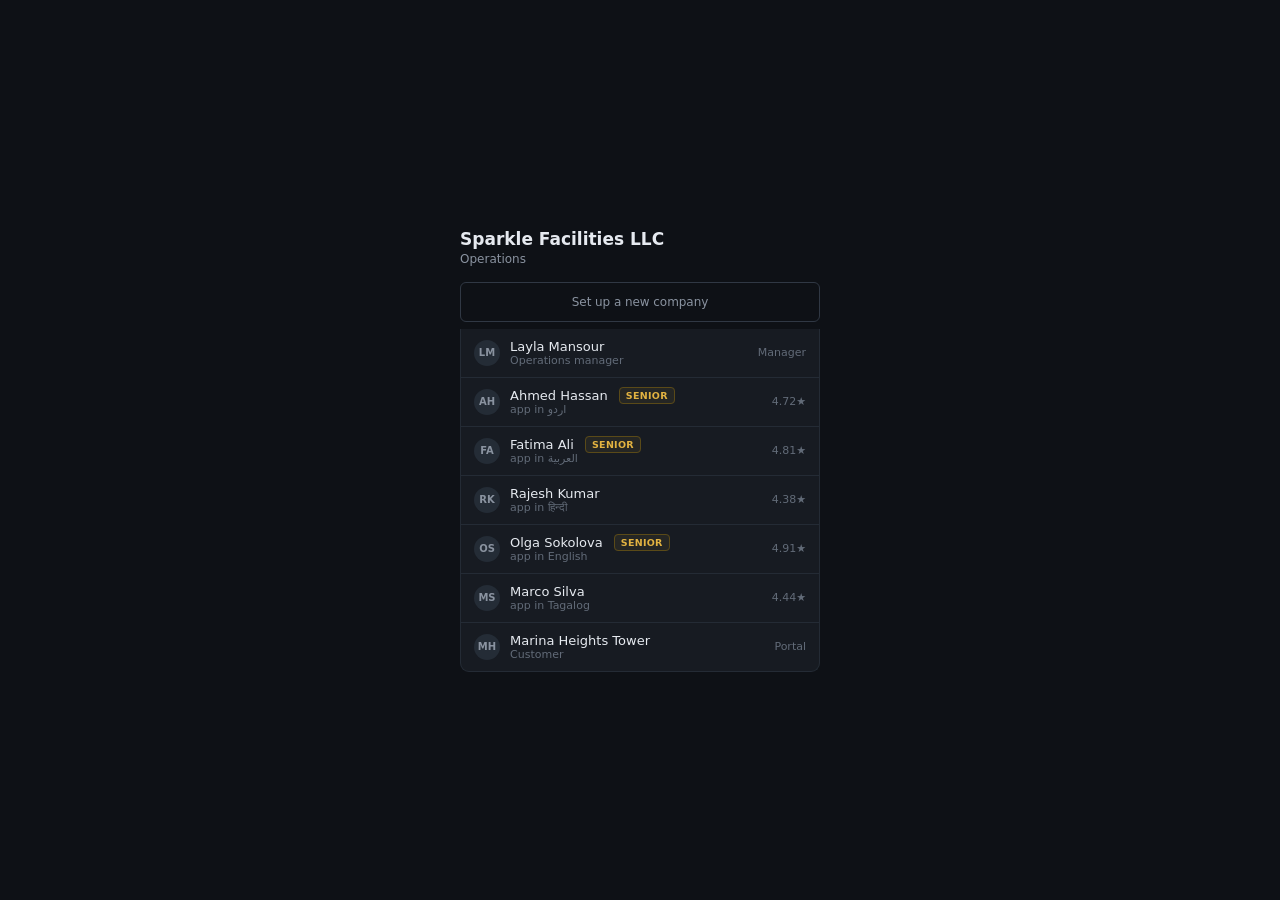
==== index.html @ 33de2c89 "Add files via upload" ====
<meta charset="utf-8">
<meta name="viewport" content="width=device-width, initial-scale=1, viewport-fit=cover">
<meta name="theme-color" content="#0C0F13">
<meta name="apple-mobile-web-app-capable" content="yes">
<meta name="apple-mobile-web-app-status-bar-style" content="black-translucent">
<link rel="manifest" href="manifest.json">
<link rel="apple-touch-icon" href="icon-192.png">
<title>Sparkle Facilities — operations</title>
<style>
/* ---------- the numbers a manager scans first ----------
   These were falling to one per row: the grid rule only existed
   inside the phone media queries, so on a laptop each card took
   the full width. A dashboard you have to scroll is not a dashboard. */
.stats{display:grid;grid-template-columns:repeat(auto-fit,minmax(148px,1fr));
 gap:8px;margin-bottom:12px;align-items:stretch}
.stats .stat{background:var(--panel);border:1px solid var(--line);border-radius:var(--r);
 padding:10px 12px;min-width:0}
.stats .stat .n{font-size:18px;line-height:1.15;letter-spacing:-.02em;font-weight:600;
 white-space:nowrap;overflow:hidden;text-overflow:ellipsis}
.stats .stat .l{font-size:10.5px;color:var(--muted);margin-top:3px;line-height:1.3}
.stats .stat div:last-child{font-size:9.5px;color:var(--faint);line-height:1.3}

/* the bar rows on Metrics were also taller than they needed to be */
.card .barrow{padding:6px 13px}

@import url('https://fonts.googleapis.com/css2?family=IBM+Plex+Mono:wght@400;500&family=Instrument+Sans:wght@400;500;600;700&family=Noto+Sans+Arabic:wght@400;500;600&family=Noto+Sans+Devanagari:wght@400;500&display=swap');
:root{
 /* graphite base — read at night in an office, and in a dim stairwell */
 --bg:#0E1116;--panel:#171B22;--panel2:#1E242D;--line:#242B35;--line2:#303844;
 --text:#E6EAF0;--muted:#8A93A0;--faint:#626B78;
 /* state is the product: each condition gets its own colour, not one accent */
 --run:#58A6FF;      /* work in progress */
 --done:#3FB950;     /* finished and verified */
 --late:#D29922;     /* behind schedule */
 --stop:#F85149;     /* a problem, or a dispute */
 --money:#E3B341;    /* cash, kept distinct from status */
 /* aliases so existing markup keeps working */
 --teal:#3FB950;--gold:#E3B341;--red:#F85149;--amber:#D29922;
 --r:9px;--r-sm:6px;
 --sh:0 1px 0 rgba(255,255,255,.03) inset;
}
*{box-sizing:border-box}html,body{margin:0;padding:0}
body{background:var(--bg);color:var(--text);
 font-family:'Instrument Sans',system-ui,-apple-system,sans-serif;font-size:13px;
 -webkit-font-smoothing:antialiased;font-variant-numeric:tabular-nums}
/* money and clock times line up in columns without needing a mono face */
.num,.mono,.st,.elapsed,td.num,.n{font-variant-numeric:tabular-nums}
.mono{font-family:'IBM Plex Mono',ui-monospace,monospace;font-variant-numeric:tabular-nums;letter-spacing:-.01em}
[dir] .id{font-family:'IBM Plex Mono',monospace;font-size:10.5px;color:var(--faint)}
[dir=rtl]{font-family:'Noto Sans Arabic','Instrument Sans',sans-serif}
svg.i{width:15px;height:15px;stroke:currentColor;fill:none;stroke-width:1.7;stroke-linecap:round;stroke-linejoin:round;flex:0 0 15px}
.login{min-height:100vh;display:grid;place-items:center;padding:20px}
.lbox{width:100%;max-width:360px}.lhead{margin-bottom:16px}
.lhead h1{margin:0;font-size:17px;font-weight:600}.lhead p{margin:3px 0 0;font-size:12px;color:var(--muted)}
.who{display:flex;align-items:center;gap:10px;padding:10px 13px;border:1px solid var(--line);border-top:0;background:var(--panel);cursor:pointer;width:100%;text-align:left;color:var(--text);font:inherit}
.who:first-of-type{border-top:1px solid var(--line);border-radius:var(--r) var(--r) 0 0}
.who:last-of-type{border-radius:0 0 var(--r) var(--r)}
.who:hover{background:var(--panel2)}.who .r{margin-left:auto;font-size:11px;color:var(--faint)}
.app{display:flex;min-height:100vh}
.side{width:194px;flex:0 0 194px;background:var(--panel);border-right:1px solid var(--line);display:flex;flex-direction:column}
.co{padding:12px 14px;border-bottom:1px solid var(--line)}
.co b{font-size:13.5px;display:block}.co span{font-size:10.5px;color:var(--faint)}
nav{padding:6px;flex:1}
.nav-btn{width:100%;display:flex;align-items:center;gap:9px;background:none;border:0;color:var(--muted);font:inherit;font-size:12.5px;padding:7px 9px;border-radius:6px;cursor:pointer;text-align:left}
.nav-btn:hover{background:var(--panel2);color:var(--text)}.nav-btn.on{background:#1E252E;color:var(--text)}
.nav-btn .cnt{margin-left:auto;font-size:10.5px;color:var(--faint)}.nav-btn .cnt.hot{color:var(--red);font-weight:600}
.side-foot{padding:10px 14px;border-top:1px solid var(--line);font-size:11px;color:var(--faint)}
.side-foot button{background:none;border:0;color:var(--muted);font:inherit;font-size:11px;cursor:pointer;padding:0;margin-top:3px;text-decoration:underline}
.main{flex:1;min-width:0;display:flex;flex-direction:column}
.top{display:flex;align-items:baseline;gap:10px;padding:12px 18px 0;flex-wrap:wrap}
.top h2{margin:0;font-size:16px}.top .date{font-size:12px;color:var(--faint)}
.top .tools{margin-left:auto;display:flex;align-items:center;gap:7px}
.counts{display:flex;gap:14px;flex-wrap:wrap;padding:7px 18px 11px;border-bottom:1px solid var(--line);font-size:12px;color:var(--muted)}
.counts b{color:var(--text);margin-right:3px}.counts .bad b{color:var(--red)}
.wrap{padding:14px 18px 60px;overflow:auto}
.offline{background:#1E1A12;border-bottom:1px solid #3A3220;color:#D9A441;padding:6px 18px;font-size:12px}
.card{background:var(--panel);border:1px solid var(--line);border-radius:var(--r);margin-bottom:12px;overflow:hidden}
.card-h{display:flex;align-items:center;gap:8px;padding:9px 13px;border-bottom:1px solid var(--line)}
.card-h h3{margin:0;font-size:11.5px;font-weight:600;color:var(--muted)}
.card-h .right{margin-left:auto;display:flex;gap:6px;align-items:center}
.card.alert{border-color:#3E2226}
button.btn{background:var(--teal);color:#0A0D10;border:0;font:inherit;font-weight:600;font-size:12px;padding:6px 11px;border-radius:6px;cursor:pointer}
button.btn:hover{filter:brightness(1.07)}
button.ghost{background:none;color:var(--muted);border:1px solid var(--line2)}
button.ghost:hover{color:var(--text)}
button.red{background:none;color:var(--red);border:1px solid #3E2226}
button.gold{background:var(--gold);color:#14100A}
button.big{width:100%;padding:13px;font-size:14px;border-radius:9px}
label.file-btn{display:block;text-align:center;cursor:pointer}label.file-btn input{display:none}
a.wa{display:inline-flex;align-items:center;gap:5px;color:var(--muted);border:1px solid var(--line2);border-radius:6px;padding:5px 9px;font-size:11.5px;text-decoration:none}
a.wa:hover{color:var(--text)}
.row{display:flex;align-items:center;gap:10px;padding:9px 13px;border-bottom:1px solid var(--line)}
.row:last-child{border-bottom:0}.row.click{cursor:pointer}.row.click:hover{background:#171C23}
.row .grow{flex:1;min-width:0}
.row .name{font-weight:500;font-size:13px;display:flex;align-items:center;gap:7px;flex-wrap:wrap}
.row .meta{font-size:11px;color:var(--faint);margin-top:2px;display:flex;gap:10px;flex-wrap:wrap}
.row.late{box-shadow:inset 2px 0 0 var(--red)}
.dot{width:6px;height:6px;border-radius:50%;flex:0 0 6px;background:var(--faint)}
.dot.run{background:var(--teal)}.dot.prob{background:var(--red)}.dot.gold{background:var(--gold)}
.st{font-size:11px;color:var(--muted)}.st.bad{color:var(--red)}.st.run{color:var(--teal)}
.pill{font-size:9.5px;letter-spacing:.4px;text-transform:uppercase;border:1px solid var(--line2);color:var(--faint);border-radius:3px;padding:1px 5px}
.pill.prem{border-color:#4A3D18;color:var(--gold)}
.av{width:26px;height:26px;flex:0 0 26px;border-radius:50%;display:grid;place-items:center;font-size:10px;font-weight:600;background:#242C36;color:var(--muted)}
.prog{height:2px;background:var(--line2);border-radius:2px;margin-top:6px;max-width:190px}
.prog i{display:block;height:100%;background:var(--teal);border-radius:2px}.prog.low i{background:var(--red)}
table{width:100%;border-collapse:collapse}
th{text-align:left;font-size:10.5px;color:var(--faint);font-weight:500;padding:8px 13px;border-bottom:1px solid var(--line)}
td{padding:8px 13px;border-bottom:1px solid var(--line);font-size:12.5px}
tr:last-child td{border-bottom:0}td.num,th.num{text-align:right}
.photos{display:flex;gap:6px;flex-wrap:wrap;margin-top:7px}
.ph{width:54px;height:54px;border-radius:6px;overflow:hidden;position:relative;border:1px solid var(--line2);background:#1A2029}
.ph img{width:100%;height:100%;object-fit:cover;display:block}
.ph em{position:absolute;bottom:0;left:0;right:0;background:rgba(8,11,15,.82);font-size:8px;font-style:normal;text-align:center;color:var(--muted)}
.ph.slot{display:grid;place-items:center;font-size:9px;color:var(--faint);border-style:dashed}
.check{display:flex;align-items:center;gap:10px;padding:9px 13px;border-bottom:1px solid var(--line);cursor:pointer;user-select:none}
.check:last-child{border-bottom:0}.check:hover{background:#171C23}
.box{width:17px;height:17px;flex:0 0 17px;border:1.5px solid #39424D;border-radius:4px;display:grid;place-items:center;font-size:11px;color:transparent}
.check.on .box{background:var(--teal);border-color:var(--teal);color:#0A0D10}
.check.on .lbl{color:var(--faint)}
.check .extra{margin-left:auto;font-size:9px;color:var(--gold);letter-spacing:.3px}
.phone{max-width:380px;margin:0 auto;background:var(--panel);border:1px solid var(--line);border-radius:14px;overflow:hidden}
.phone-h{padding:12px 14px;border-bottom:1px solid var(--line);display:flex;align-items:center;gap:9px}
.jobcard{padding:14px}.jobcard .where{font-size:17px;font-weight:600}
.jobcard .what{font-size:12px;color:var(--muted);margin:2px 0 12px}
.access{background:#171C23;border:1px solid var(--line);border-radius:7px;padding:10px 11px;margin-bottom:12px}
.access h5{margin:0 0 6px;font-size:10.5px;color:var(--faint);font-weight:600;letter-spacing:.4px;text-transform:uppercase}
.access .l{display:flex;gap:9px;font-size:12px;padding:2px 0}
.access .l span:first-child{color:var(--faint);min-width:72px}
.geo{border:1px solid var(--line2);border-radius:7px;padding:9px 11px;margin-bottom:11px;font-size:11.5px;color:var(--muted)}
.geo.ok{border-color:#1E4433;color:var(--teal)}.geo.warn{border-color:#3E2226;color:var(--red)}
.elapsed{text-align:center;font-size:27px;font-weight:600;padding:4px 0 2px}
.elapsed span{font-size:11.5px;color:var(--faint);display:block;font-weight:400;margin-top:2px}
.stars{display:flex;gap:4px;justify-content:center;margin:8px 0}
.star{background:none;border:0;font-size:23px;color:#333B45;cursor:pointer;padding:0;line-height:1}.star.on{color:var(--teal)}
.tiers{display:grid;grid-template-columns:1fr 1fr;gap:8px}
.tier{border:1px solid var(--line2);border-radius:8px;padding:11px;cursor:pointer;background:none;color:var(--text);font:inherit;text-align:left}
.tier.on{border-color:var(--teal)}.tier.on.prem{border-color:var(--gold)}
.tier b{display:block;font-size:13px;margin-bottom:2px}
.tier .p{font-size:11px;color:var(--faint);margin-bottom:6px}
.tier ul{margin:0;padding-left:14px;font-size:11px;color:var(--muted);line-height:1.5}
.mask{position:fixed;inset:0;background:rgba(4,6,9,.78);display:grid;place-items:center;padding:16px;z-index:50}
.modal{background:var(--panel);border:1px solid var(--line2);border-radius:11px;width:100%;max-width:430px;max-height:88vh;overflow:auto}
.modal-h{padding:12px 15px;border-bottom:1px solid var(--line);font-weight:600;font-size:13.5px;display:flex;gap:9px;align-items:center}
.modal-h .x{margin-left:auto;background:none;border:0;color:var(--muted);font-size:17px;cursor:pointer;line-height:1}
.modal-b{padding:14px 15px}
.modal-f{padding:11px 15px;border-top:1px solid var(--line);display:flex;gap:7px;justify-content:flex-end;flex-wrap:wrap}
label{display:block;font-size:10.5px;color:var(--muted);margin-bottom:4px}
input,select,textarea{width:100%;background:var(--bg);border:1px solid var(--line2);color:var(--text);font:inherit;font-size:12.5px;padding:8px 10px;border-radius:6px}
textarea{min-height:58px;resize:vertical}
input:focus,select:focus,textarea:focus{outline:1.5px solid var(--teal);outline-offset:-1px}
.field{margin-bottom:10px}.two{display:grid;grid-template-columns:1fr 1fr;gap:9px}
.probs{display:grid;grid-template-columns:1fr 1fr;gap:7px}
.prob{background:none;border:1px solid var(--line2);color:var(--text);font:inherit;font-size:12px;padding:9px;border-radius:6px;cursor:pointer;text-align:left}
.prob.on{border-color:var(--red);background:#1C1417}
.days{display:flex;gap:4px}
.day{flex:1;background:var(--bg);border:1px solid var(--line2);color:var(--muted);font:inherit;font-size:11px;padding:7px 0;border-radius:5px;cursor:pointer}
.day.on{border-color:var(--teal);color:var(--teal)}
.kv{display:flex;justify-content:space-between;gap:12px;padding:6px 0;border-bottom:1px solid var(--line);font-size:12.5px}
.kv:last-child{border-bottom:0}.kv span:first-child{color:var(--faint)}
.empty{padding:26px;text-align:center;color:var(--faint);font-size:12.5px}
.empty b{display:block;color:var(--muted);margin-bottom:3px}
.toast{position:fixed;bottom:18px;left:50%;transform:translateX(-50%);background:var(--panel2);border:1px solid var(--line2);padding:9px 15px;border-radius:7px;font-size:12.5px;z-index:60;max-width:92vw}
pre.csv{background:var(--bg);border:1px solid var(--line);border-radius:6px;padding:10px;font-size:10.5px;overflow:auto;max-height:220px;color:var(--muted);white-space:pre;font-family:'IBM Plex Mono',monospace}
:focus-visible{outline:1.5px solid var(--teal);outline-offset:2px}
[dir=rtl] .side{border-right:0;border-left:1px solid var(--line)}
[dir=rtl] .nav-btn{text-align:right}
[dir=rtl] .nav-btn.on{box-shadow:none}
[dir=rtl] .nav-btn .cnt{margin-left:0;margin-right:auto}
[dir=rtl] .card-h .right,[dir=rtl] .top .tools{margin-left:0;margin-right:auto}
[dir=rtl] .row.late{box-shadow:inset -2px 0 0 var(--red)}
[dir=rtl] th,[dir=rtl] td{text-align:right}
[dir=rtl] td.num,[dir=rtl] th.num{text-align:left}
[dir=rtl] .counts span[style*="margin-left:auto"]{margin-left:0!important;margin-right:auto}
[dir=rtl] .access .l span:first-child{text-align:right}
/* ---------- the row is the atom of this product ---------- */
/* a state edge reads faster than a floating dot and survives sunlight */
.row{position:relative;transition:background .12s ease}
.row::before{content:'';position:absolute;inset-inline-start:0;top:0;bottom:0;width:3px;background:transparent}
.row:hover{background:#1A1F27}
.row .dot.run ~ *{}
.row:has(.dot.run)::before{background:var(--run)}
.row:has(.dot.prob)::before{background:var(--stop)}
.row:has(.dot.gold)::before{background:var(--money)}
.row .name{letter-spacing:-.006em}
.row .meta{color:var(--muted)}
.row .meta span+span::before{content:'';display:inline-block;width:3px;height:3px;border-radius:50%;
 background:var(--faint);vertical-align:middle;margin:0 7px 2px}

/* ---------- cards: quieter headers, clearer edges ---------- */
.card{box-shadow:var(--sh)}
.card-h{border-bottom:1px solid var(--line);background:linear-gradient(180deg,#1A1F27,transparent)}
.card-h h3{letter-spacing:-.01em;font-weight:600}
.card.alert{border-color:#4A2226;box-shadow:0 0 0 1px rgba(248,81,73,.08)}

/* ---------- tables read like a board ---------- */
table{border-collapse:separate;border-spacing:0}
th{position:sticky;top:0;z-index:1;background:var(--panel);
 font-weight:500;font-size:10.5px;letter-spacing:.02em;color:var(--faint)}
tbody tr:nth-child(even) td,table tr:nth-child(even) td{background:rgba(255,255,255,.012)}
td{border-bottom:1px solid var(--line)}
tr:last-child td{border-bottom:0}

/* ---------- state chips ---------- */
.st{font-size:11px;color:var(--muted);white-space:nowrap}
.st.run{color:var(--run)}
.pill{font-size:9.5px;font-weight:600;letter-spacing:.03em;padding:2px 6px;border-radius:4px;
 border:1px solid var(--line2);color:var(--muted);margin-inline-start:7px;vertical-align:1px}
.pill.prem{border-color:#5A4A18;color:var(--money);background:rgba(227,179,65,.07)}

/* ---------- buttons: one clear primary, everything else quiet ---------- */
button.btn,.btn{border-radius:var(--r-sm);font-weight:500;letter-spacing:-.005em;
 transition:background .12s ease,border-color .12s ease}
button.btn:active{transform:translateY(.5px)}
.btn.ghost:hover{border-color:var(--line2);background:#1E242D}
.btn.gold{background:var(--money);color:#241C05;border-color:var(--money)}
.btn.red{background:var(--stop);border-color:var(--stop);color:#fff}

/* ---------- keyboard users can see where they are ---------- */
:focus-visible{outline:2px solid var(--run);outline-offset:2px;border-radius:4px}
button:focus-visible,a:focus-visible,input:focus-visible,select:focus-visible,textarea:focus-visible{
 outline:2px solid var(--run);outline-offset:1px}
input:focus,select:focus,textarea:focus{border-color:var(--run);outline:none}

/* ---------- progress: how much of the job is actually done ---------- */
.bar{height:3px;background:var(--line2);border-radius:2px;overflow:hidden}
.bar>i{display:block;height:100%;background:var(--run);border-radius:2px;transition:width .3s ease}

/* ---------- empty screens are an invitation, not an apology ---------- */
.empty{color:var(--muted);text-align:center;padding:26px 18px;font-size:12.5px;line-height:1.55}
.empty b{display:block;color:var(--text);font-size:13.5px;font-weight:600;margin-bottom:4px;letter-spacing:-.01em}

/* ---------- the numbers a manager checks first ---------- */
.stat .n{letter-spacing:-.02em;font-weight:600}
.stat .l{font-size:10.5px;color:var(--faint);margin-top:2px}
.counts b{font-weight:600}

/* ---------- the cleaner's screen: bigger, calmer, one thing at a time ---------- */
.phone .jobcard{box-shadow:0 8px 30px rgba(0,0,0,.35)}
.check{transition:background .12s ease,border-color .12s ease}
.check.on{border-color:#1E3D22;background:rgba(63,185,80,.06)}
.check.on .box{background:var(--done);border-color:var(--done);color:#0B1A0E}
.elapsed{letter-spacing:-.02em}

/* ---------- motion only where it answers an action ---------- */
@media(prefers-reduced-motion:reduce){*{transition:none!important;animation:none!important}}

/* ---- phones ---- */
@media(max-width:820px){
 body{font-size:13.5px}
 .wrap{padding:12px 11px 80px}
 /* tables must scroll, not get cut off */
 .card{overflow:visible}
 .card table{display:block;overflow-x:auto;-webkit-overflow-scrolling:touch;white-space:nowrap;max-width:100%}
 .card table th,.card table td{padding:8px 10px}
 /* rows: let the buttons wrap under the text instead of squashing it */
 .row{flex-wrap:wrap;gap:7px;padding:10px 12px}
 .row .grow{flex:1 1 100%;min-width:0}
 .row .name{font-size:13.5px}
 .row .meta{font-size:11px}
 .row .btn,.row button.btn,.row .wa{flex:0 0 auto}
 .card-h{flex-wrap:wrap}
 .card-h .right{width:100%;margin-left:0;margin-top:6px}
 [dir=rtl] .card-h .right{margin-right:0}
 /* touch targets */
 button.btn{padding:9px 13px;font-size:13px}
 button.mini{padding:7px 11px}
 .nav-btn{padding:9px 12px;font-size:13px}
 input,select,textarea{font-size:16px;padding:11px}   /* 16px stops iOS zooming on focus */
 .check{padding:13px 12px}
 .box{width:21px;height:21px;flex:0 0 21px}
 .phone{max-width:100%;border-radius:0;border-left:0;border-right:0}
 .stats{grid-template-columns:1fr 1fr;gap:8px}
 .counts{gap:10px;font-size:11.5px;padding:6px 11px 9px}
 .counts span[style*="margin-left:auto"]{margin-left:0!important;width:100%}
 .modal{max-height:92vh;border-radius:12px}
 .modal-f{position:sticky;bottom:0;background:var(--panel)}
 .ph{width:64px;height:64px}
 .top{padding:11px 12px 0}
 .top h2{font-size:17px}
 iframe{max-width:100%}
}
@media(max-width:420px){
 .stats{grid-template-columns:1fr}
 .tiers{grid-template-columns:1fr}
 .row .name{flex-wrap:wrap}
}
@media(max-width:820px){.app{flex-direction:column}
 .side{width:100%;flex:none;flex-direction:row;align-items:center;overflow-x:auto;border-right:0;border-bottom:1px solid var(--line)}
 .co{border-bottom:0;border-right:1px solid var(--line);white-space:nowrap}
 nav{display:flex;padding:6px;gap:3px}.nav-btn{width:auto;white-space:nowrap}
 .side-foot{display:none}.probs,.two,.tiers{grid-template-columns:1fr}}
</style>
<div id="root"></div>
<script>
var KEY='cleanos:v4',PKEY='cleanos:v4:photos',MIN=60000,TRN='100472913800003';
var IC={board:'<path d="M3 3h7v7H3zM14 3h7v4h-7zM14 11h7v10h-7zM3 14h7v7H3z"/>',
list:'<path d="M8 6h13M8 12h13M8 18h13M3 6h.01M3 12h.01M3 18h.01"/>',
repeat:'<path d="M17 2l4 4-4 4"/><path d="M3 11v-1a4 4 0 014-4h14M7 22l-4-4 4-4"/><path d="M21 13v1a4 4 0 01-4 4H3"/>',
users:'<path d="M16 21v-2a4 4 0 00-4-4H6a4 4 0 00-4 4v2"/><circle cx="9" cy="7" r="4"/><path d="M22 21v-2a4 4 0 00-3-3.87"/>',
alert:'<path d="M10.3 3.9L1.8 18a2 2 0 001.7 3h17a2 2 0 001.7-3L14.7 3.9a2 2 0 00-3.4 0z"/><path d="M12 9v4M12 17h.01"/>',
box:'<path d="M21 16V8a2 2 0 00-1-1.7l-7-4a2 2 0 00-2 0l-7 4A2 2 0 003 8v8a2 2 0 001 1.7l7 4a2 2 0 002 0l7-4A2 2 0 0021 16z"/><path d="M3.3 7L12 12l8.7-5M12 22V12"/>',
receipt:'<path d="M4 2v20l2-1 2 1 2-1 2 1 2-1 2 1 2-1V2l-2 1-2-1-2 1-2-1-2 1-2-1z"/><path d="M8 8h8M8 12h8M8 16h5"/>',
clock:'<circle cx="12" cy="12" r="9"/><path d="M12 7v5l3 2"/>',
bell:'<path d="M18 8a6 6 0 10-12 0c0 7-3 9-3 9h18s-3-2-3-9"/><path d="M13.7 21a2 2 0 01-3.4 0"/>',
wa:'<path d="M21 11.5a8.4 8.4 0 01-12.7 7.2L3 20.5l1.8-5.2A8.5 8.5 0 1121 11.5z"/>',
down:'<path d="M21 15v4a2 2 0 01-2 2H5a2 2 0 01-2-2v-4M7 10l5 5 5-5M12 15V3"/>',
key:'<circle cx="7.5" cy="15.5" r="4.5"/><path d="M10.7 12.3L21 2M17 6l3 3"/>',
pin:'<path d="M20 10c0 6-8 12-8 12s-8-6-8-12a8 8 0 1116 0z"/><circle cx="12" cy="10" r="3"/>',
zap:'<path d="M13 2L3 14h8l-1 8 10-12h-8l1-8z"/>',
gear:'<circle cx="12" cy="12" r="3"/><path d="M19.4 15a1.6 1.6 0 00.3 1.8l.1.1a2 2 0 11-2.8 2.8l-.1-.1a1.6 1.6 0 00-1.8-.3 1.6 1.6 0 00-1 1.5V21a2 2 0 11-4 0v-.1A1.6 1.6 0 008 19.4a1.6 1.6 0 00-1.8.3l-.1.1a2 2 0 11-2.8-2.8l.1-.1a1.6 1.6 0 00.3-1.8 1.6 1.6 0 00-1.5-1H2a2 2 0 110-4h.1A1.6 1.6 0 004.6 8a1.6 1.6 0 00-.3-1.8l-.1-.1a2 2 0 112.8-2.8l.1.1a1.6 1.6 0 001.8.3H9a1.6 1.6 0 001-1.5V2a2 2 0 114 0v.1a1.6 1.6 0 001 1.5 1.6 1.6 0 001.8-.3l.1-.1a2 2 0 112.8 2.8l-.1.1a1.6 1.6 0 00-.3 1.8V9a1.6 1.6 0 001.5 1H22a2 2 0 110 4h-.1a1.6 1.6 0 00-1.5 1z"/>',
card:'<rect x="2" y="5" width="20" height="14" rx="2"/><path d="M2 10h20"/>'};
function ic(n){return '<svg class="i" viewBox="0 0 24 24">'+(IC[n]||'')+'</svg>'}

var TIERS={
 standard:{name:'Standard',mult:1,arrive:'2-hour window',photos:6,guarantee:24,senior:false,
  extras:[],blurb:'The regular clean'},
 premium:{name:'Premium',mult:1.55,arrive:'30-minute window',photos:12,guarantee:72,senior:true,
  extras:['inside_fridge','inside_oven','balcony','skirting'],blurb:'Senior cleaner, deeper list, 24h re-clean guarantee'}
};

/* ------------------------------------------------------------
   Country settings. Everything country-specific lives here so
   nothing is hard-coded in the screens. Adding a country is a
   line in this table, not a code change.
   ------------------------------------------------------------ */

/* ------------------------------------------------------------
   Manager and customer interface strings.
   The cleaner app has its own dictionary (T) with five languages.
   This one covers the office screens.
   ------------------------------------------------------------ */

var FALLBACK_EN={
 ro_title:'Driving between jobs',ro_stops:'stops',ro_save:'save',ro_fix:'Reorder the day',
 ro_good:'already in a sensible order',ro_none:'Nothing to route.',
 ro_nonesub:'Assign some jobs and pin the properties on the map first.',
 ro_nopin:'not on the map',ro_total:'All cleaners today',ro_driving:'total driving between stops',
 ro_done:'Reordered. Saved about',ro_toofew:'Needs at least three stops to be worth reordering.',
 ro_look:'Look at it',ro_note:'The stops are in a longer order than they need to be. Reordering keeps the same time slots but cuts the driving.',
 e_route:'{a} route reordered, {k} km saved',

 k_skipped:'left running, not counted',

 pn_notyet:'not posted today',

 mb_title:'People and access',mb_active:'people with access',mb_none:'nobody set up yet',
 mb_load:'Refresh',mb_seed:'Create access for everyone',mb_made:'people given their own access',
 mb_allthere:'Everyone already has access.',mb_added:'Added.',mb_failed:'The database refused that.',
 mb_needcloud:'Turn on live sync first.',mb_loaded:'people loaded',mb_link:'Their link',
 mb_revoke:'Revoke',mb_confirm:'They will lose access immediately. Continue?',
 mb_revoked:'Access revoked.',mb_off:'revoked',
 tk_bad:'That link is no longer valid. Ask for a new one.',
 ph_title:'Photograph storage',ph_ondevice:'on this device',ph_incloud:'safely in the database',
 ph_free:'Free up space',ph_kept:'kept because they are not uploaded yet',

 un_title:'You can undo the last change',un_btn:'Undo',un_done:'Undone:',
 un_nothing:'Nothing to undo.',un_failed:'Could not undo that.',
 q_synced:'changes made offline are now saved',
 ph_needcloud:'Turn on live sync first, so photos are safe in the cloud.',
 ph_freed:'KB freed on this device',
 bk_selected:'jobs selected',bk_assignto:'Assign to...',bk_moveto:'Move to...',
 bk_assigned:'jobs reassigned',bk_moved:'jobs moved to',bk_cancelled:'jobs cancelled',
 bk_confirmcancel:'jobs will be cancelled. Continue?',bk_clear:'Clear',bk_bulk:'cancelled in bulk',
 cp_btn:'Copy this day to...',cp_confirm:'jobs will be copied to',cp_done:'jobs copied to',
 cp_nothing:'Nothing on that day to copy.',
 pn_title:'Tasks that repeat',pn_add:'Repeating task',pn_or:'or describe your own',
 pn_fee:'Fixed price (leave empty to ask for offers)',pn_needday:'Pick at least one day.',
 pn_added:'It will be posted on those days.',pn_run:'Post today\u2019s',pn_created:'tasks posted',
 pn_none:'Nothing due today.',pn_last:'last posted',pn_auto:'Repeating task',
 pn_note:'Press "Post today\u2019s" each morning, or whenever you open the app.',
 cn_title:'Notes',cn_add:'Add a note',cn_ask:'What should we remember about them?',
 cn_added:'Note added.',cn_history:'Their jobs',cn_nojobs:'No jobs yet.',cn_open:'Open',
 cm_btn:'Before and after',cm_before:'Before',cm_after:'After',cm_none:'none',
 cm_note:'Photos taken before the checklist was half done are counted as before.',
 lb_title:'How the team is doing',lb_note:'rating, on time, photos, disputes',
 lg_btn:'Ledger for the accountant',

 ds_title:'Tonight\u2019s summary',ds_send:'Send to the office',ds_done:'Finished:',
 ds_running:'Still running:',ds_problems:'Problems:',ds_booked:'Booked today:',ds_owed:'Outstanding:',
 ds_tomorrow:'Tomorrow:',ds_unassigned:'with nobody assigned',ds_low:'Running low:',
 ds_docs:'documents expiring within a month',ds_nophone:'Add an office number in Settings first.',
 pf_share:'Send the proof',pf_job:'Job at',pf_arrived:'arrived',pf_left:'left',
 pf_gps:'Checked in within',pf_items:'Checklist:',pf_photos:'Photos:',pf_rated:'Customer rated it',
 wz_title:'Set up your company',wz_start:'Set up a new company',
 wz_company:'Company name',wz_companyex:'Blue Bay Cleaning Ltd',
 wz_note1:'This sets the currency, tax rate and week start for you.',
 wz_crewnote:'One cleaner per line: name, phone, language.',
 wz_crewex:'Marie Louis, 23057001122, en\nAhmed Hassan, 971502248871, ur',
 wz_langs:'Languages: en, ar, hi, ur, tl',
 wz_propnote:'One property per line: name, area, customer. Leave blank for now if you prefer.',
 wz_propex:'Villa Cocos, Blue Bay, Ocean Villas Ltd\nApartment 3B, Flic en Flac,',
 wz_needname:'What is the company called?',wz_needcrew:'Add at least one cleaner.',
 wz_ready:'This clears the demo and starts your company. You can change anything afterwards.',
 wz_next:'Next',wz_back:'Back',wz_finish:'Create it',wz_done:'Ready. Add your first job.',

 b_import:'Choose a CSV',
 pr_btn:'Print the day',pr_signed:'Signed',pr_blocked:'Your browser blocked the print window.',
 sp_title:'Suppliers',sp_items:'items',sp_low:'running low',sp_number:'Number',
 sp_nonumber:'no number saved',sp_send:'Order',sp_ask:'WhatsApp number for',
 sp_saved:'Number saved.',sp_cleared:'Number removed.',sp_order:'Please can we order:',
 eta_ask:'Tell the customer how long',eta_told:'Customer told:',eta_mins:'minutes',
 eta_sent:'Customer told.',eta_line1:'About your clean at',eta_line2:'The cleaner will be there in about',
 eta_line3:'We will message again on arrival.',e_eta:'{p} — customer told {m} minutes',

 ed_title:'Change this job',ed_save:'Save the change',ed_saved:'Job updated.',
 fd_title:'Find anything',fd_ph:'Property, customer, cleaner, invoice, job number',
 fd_type:'Type at least two letters.',fd_typesub:'It searches jobs, tasks, customers, properties, staff and invoices.',
 fd_nothing:'Nothing matches that.',fd_nothingsub:'Try part of a name or a job number.',
 bu_title:'Nothing has been backed up for a week',
 bu_note:'Everything is stored in this browser. If it is cleared, the data goes with it. Download a copy now, or turn on live sync.',
 bu_now:'Download a backup',bu_export:'Backup everything',bu_last:'last saved',bu_never:'never saved out',
 bu_done:'Backup downloaded.',bu_failed:'Could not create the file.',
 bu_restore:'Restore from a backup',bu_restorenote:'replaces everything currently on this device',
 bu_choose:'Choose a file',bu_confirm:'This replaces everything on this device. Continue?',
 bu_restored:'Restored.',bu_badfile:'That is not a backup file.',
 bg_title:'Something is wrong with the app',bg_btn:'Report it',bg_note:'goes straight to support on WhatsApp',
 bg_help:'Say what you were doing and what happened. The screen you were on is included automatically.',
 bg_what:'What went wrong',bg_send:'Send it',bg_sent:'Opening WhatsApp.',bg_need:'Say what happened.',
 bg_subject:'Problem with the cleaning app:',bg_ctx:'Your company name, the screen and the build number are attached.',
 ic_title:'Import customers',ic_note:'a CSV with name, contact, phone, email',
 ic_added:'customers added',ic_skipped:'already there',
 e_changed:'{p} changed',

 tp_title:'Is anything being moved',tp_pickup:'Pick up from',tp_dropoff:'Take it to',
 tp_example:'Gold Souk, entrance 3',tp_from:'From:',tp_to:'To:',tp_go:'directions',
 tp_route:'the whole route',tp_type:'Type a place first.',tp_hereis:'Where I am now',
 tp_saved_noloc:'Saved as text — no map location found.',

 sh_where:'where',sh_nopin:'no location',

 bk_day:'Which day',bk_time:'What time',bk_at:'at',bk_other:'Somewhere else',
 bk_address:'Address of the property',bk_sent:'Request sent.',bk_sentdep:'Request sent, deposit taken:',

 nav_people:'Leave & docs',title_people:'Leave & docs',nav_safety:'Safety',title_safety:'Safety',
 lv_title:'Leave',lv_allowance:'Allowance',lv_taken:'Taken',lv_left:'Left',lv_book:'Book leave',
 lv_from:'First day',lv_howmany:'How many days',lv_kind:'Type',lv_days:'How many days?',
 lv_days_l:'days',lv_added:'Leave booked and blocked out on the rota.',lv_cancelled:'Leave cancelled.',
 lv_note:'Those days are marked off automatically, so nobody gets booked in.',
 dc_title:'Documents that expire',dc_add:'Add a document',dc_none:'Nothing logged.',
 dc_nonesub:'Passports, visas, licences, insurance — anything with a date on it.',
 dc_whose:'Whose',dc_kind:'What',dc_ref:'Number or reference',dc_expires:'expires',
 dc_daysleft:'days left',dc_expired:'EXPIRED',dc_daysago:'days ago',dc_needdate:'Put the expiry date in.',
 dc_added:'Logged. You will be warned 60 days before.',
 dc_note:'A warning appears on this tab 60 days before it runs out.',
 py_title:'Payroll',py_csv:'Export',py_wps:'WPS file',py_jobhrs:'Job hours',py_clockhrs:'Clocked',
 py_basic:'Basic',py_tasks:'Task share',
 py_wpsnote:'Add each cleaner\u2019s IBAN before submitting this to the bank.',
 in_title:'Incidents',in_add:'Report an incident',in_none:'Nothing reported.',
 in_nonesub:'Injuries, damage, near misses. Write them down when they happen, not later.',
 in_kind:'What kind',in_who:'Who was involved',in_nobody:'Nobody / not a person',
 in_what:'What happened',in_action:'What was done about it',in_reportedq:'Reported to the authorities or insurer',
 in_reported:'reported',in_close:'Close it',in_closed_l:'closed',in_closed:'Incident closed.',
 in_added:'Incident recorded.',in_needwhat:'Describe what happened.',
 sf_title:'Chemical safety sheets',sf_add:'Add a product',sf_none:'No products logged.',
 sf_nonesub:'Every cleaning chemical your staff use should have one. It is a legal requirement in most places.',
 sf_note:'what your staff are handling',sf_product:'Product',sf_example:'Bleach 5%',
 sf_hazard:'Hazard',sf_ppe:'Protection needed',sf_ppeex:'Gloves, eye protection, ventilate',
 sf_first:'First aid',sf_firstex:'Rinse with water for 15 minutes',sf_link:'Link to the full sheet',
 sf_open:'Open',sf_added:'Product logged.',sf_needname:'Name the product.',
 sm_title:'Statement',sm_work:'Work in the period',sm_billed:'Invoiced',
 rb_title:'Automatic invoicing',rb_run:'Run the billing',rb_none:'nothing due today',
 rb_day:'day',rb_onday:'bills on day',rb_last:'last run',rb_manual:'by hand',
 rb_on:'Set to bill on day',rb_off:'Back to invoicing by hand.',rb_nothing:'Nothing due to be billed.',
 rb_made:'invoices created.',
 e_leave:'{a} booked {d} days leave',e_incident:'{k} reported',

 sec_manager:'Only the office can do that.',

 ky_held:'keys logged',

 nav_sales:'Sales',title_sales:'Sales',
 sl_title:'Enquiries',sl_add:'Add an enquiry',sl_who:'Who called',sl_source:'How they found you',
 sl_none:'No open enquiries.',sl_nonesub:'Log every call asking a price. This is where work comes from.',
 sl_needname:'Who is it?',sl_added:'Enquiry logged.',sl_drop:'Drop',
 qt_title:'Quotes',qt_new:'New quote',qt_quote:'Quote them',qt_none:'No quotes yet.',
 qt_nonesub:'Price a job, send it on WhatsApp, turn it into work when they say yes.',
 qt_beds:'Bedrooms',qt_baths:'Bathrooms',qt_size:'Size in sqft (optional)',
 qt_price:'Your price',qt_once:'One-off',qt_onceoff:'one-off',qt_pervisit:'per visit',
 qt_save:'Save and send',qt_sent:'Quote saved. Send it on WhatsApp.',qt_need:'Name and property, please.',
 qt_won:'They said yes',qt_lost:'Lost it',qt_accepted:'Job created from the quote.',
 qt_validto:'valid to',qt_for:'Quote for',qt_bed:'bed',qt_bath:'bath',
 rm_title:'Reminders due tomorrow',rm_markall:'Mark all sent',rm_send:'Send',rm_done:'Mark sent',
 rm_sent:'Reminder recorded.',rm_marked:'reminders marked sent.',rm_none:'Nothing due tomorrow.',
 rm_hello:'A reminder about your clean:',rm_tomorrow:'Tomorrow at',rm_cleaner:'Cleaner:',
 rm_access:'Access:',rm_reply:'Reply here if anything needs changing.',
 rv_title:'Worth asking for a review',rv_ask_btn:'Ask',rv_done:'Mark asked',rv_sent:'Recorded.',
 rv_thanks:'Thank you for the clean at',rv_ask:'If you were happy with it, a short review would help us a lot.',
 pb_title:'Request a clean',pb_name:'Your name',pb_where:'Property or address',
 pb_whenex:'Tomorrow morning',pb_send:'Send the request',pb_need:'Name and property, please.',
 pb_thanks:'Thank you.',pb_thankssub:'We have your request and will come back to you shortly.',
 pb_link:'Booking link',
 e_quoted:'Quote sent to {c} — {m}',e_quoteaccepted:'{c} accepted a quote — {m}',e_lead:'New enquiry from {c}',

 cl_btn:'Checklist',cl_note:'Tick what this property needs. Leave it alone and it uses the standard list.',
 cl_addown:'Add something specific to this property',cl_example:'Clean the pool filter',
 cl_items:'items on this property',cl_added:'Added.',cl_reset:'Back to the standard list.',
 cl_resetbtn:'Use the standard list',
 nav_keys:'Keys & kit',title_keys:'Keys & kit',
 ky_title:'Key register',ky_add:'Add a key',ky_none:'No keys logged.',
 ky_nonesub:'Log every key you hold, and who has it.',ky_with:'with',ky_since:'since',
 ky_moves:'handovers',ky_hand:'Hand over',ky_office:'The office',ky_lost:'LOST',
 ky_lostbtn:'Mark lost',ky_moved:'Handover recorded.',ky_added:'Key logged.',
 ky_needprop:'Which property?',ky_akey:'Key',ky_label:'Which key',ky_labelex:'Front door / mailbox / gate fob',
 gr_title:'Equipment',gr_add:'Add equipment',gr_none:'No equipment logged.',
 gr_nonesub:'Vacuums, polishers, pressure washers — things you get back, not things you use up.',
 gr_what:'What is it',gr_example:'Karcher vacuum',gr_serial:'Serial number',gr_bought:'Bought',
 gr_service:'Next service',gr_servicedue:'service due',gr_broken:'broken',gr_report:'Report broken',
 gr_fixed:'Working again',gr_added:'Equipment logged.',gr_moved:'Moved.',gr_updated:'Updated.',
 gr_needname:'Give it a name.',
 sh_title:'Hours on the clock',sh_note:'the working day, separate from time on jobs',
 sh_today:'Today',sh_week:'7 days',sh_jobs:'On jobs',sh_status:'Now',
 sh_working:'clocked in',sh_notworking:'not clocked in',sh_already:'Already clocked in.',
 sh_notin:'You are not clocked in.',sh_in:'Clocked in.',sh_out:'Clocked out —',
 e_key:'Key for {p} handed to {a}',e_gearbroken:'{i} reported broken',
 e_clockin:'{a} clocked in',e_clockout:'{a} clocked out after {d}',

 tk_custom:'Something else — describe it',tk_what:'What needs doing',
 tk_example:'Move a wardrobe to the spare room',tk_needtitle:'Say what the task is.',
 tk_pricing:'Price',tk_fixed:'I set the price',tk_askprice:'Let them name a price',
 tk_asknote:'Cleaners send you their price and you pick one.',
 tk_offers:'open to offers',tk_bids:'offers',tk_from:'from',tk_noprice:'no price yet',
 tk_bid:'Name your price',tk_changebid:'Change my price',tk_sendbid:'Send my price',
 tk_yourprice:'Your price',tk_note:'Anything to add',tk_keepshare:'You keep 60% of whatever is agreed.',
 tk_seebids:'See offers',tk_accept:'Accept',tk_nobids:'No offers yet.',
 tk_nobidssub:'Cleaners will see it on their phone.',tk_askedprice:'Posted. Cleaners will send you a price.',
 of_price:'Put a price in.',of_sent:'Sent. They will let you know.',of_accepted:'Agreed at',
 e_offer:'{a} offered {m} for {t}',

 po_nojobs:'Nothing booked yet.',po_nojobssub:'Request a clean and the office will confirm it.',

 ar_title:'Archive old jobs',ar_note:'Downloads a CSV then clears finished work older than 90 days.',
 ar_btn:'Archive',ar_none:'Nothing old enough to archive.',
 ar_confirm:'finished jobs older than 90 days will be exported and removed. Continue?',
 ar_done:'jobs archived and cleared.',

 nav_money:'Billing',title_money:'Billing',bill_ready:'Ready to invoice',
 bill_note:'completed jobs nobody has billed yet',bill_jobs:'jobs',bill_create:'Create invoice',
 bill_allbilled:'Everything is billed.',bill_allbilledsub:'Every completed job is on an invoice.',
 bill_nothing:'Nothing to bill for them yet.',bill_made:'Invoice created:',bill_lines:'Statement',
 bill_issued:'Issued',
 pf_title:'Profit by customer',pf_note:'price, minus labour and supplies',pf_rev:'Billed',
 pf_lab:'Labour',pf_sup:'Supplies',pf_profit:'Profit',pf_margin:'Margin',
 pf_after:'after labour, supplies and expenses',pf_marginnote:'of everything billed',
 ex_title:'Expenses',ex_add:'Add expense',ex_none:'Nothing recorded.',
 ex_nonesub:'Fuel, parking, tolls — the costs that eat the margin.',
 ex_kind:'What for',ex_amountlabel:'Amount',ex_who:'Who paid',ex_company:'The company',
 ex_amount:'Enter an amount.',ex_added:'Expense recorded.',
 e_invoiced:'{c} invoiced — {m}',

 nav_supplies:'Supplies',title_supplies:'Supplies',inv_mykit:'What is in the van',
 inv_report:'Report what I used',inv_ask:'Ask for more',inv_low:'running low',
 inv_needs:'Needs more',inv_requested:'Asked the office for more.',
 inv_nothingused:'Put a number against what you used.',inv_thanks:'Recorded. Thank you.',
 inv_neworder:'New purchase order',inv_orders:'Purchase orders',inv_lines:'items',
 inv_receive:'Mark received',inv_receivedshort:'received',inv_received:'Stock added.',
 inv_ordered:'Purchase order raised.',inv_nolines:'Put a quantity against something.',
 inv_moves:'Stock movements',inv_value:'Stock on hand:',inv_cost:'Unit cost',inv_worth:'Value',
 inv_left:'Runs out',inv_supplier:'Supplier',inv_runsout:'about',inv_days:'days left',
 inv_order:'order',inv_quickadd:'Add 20',inv_supplier_label:'Supplier',
 inv_usednote:'Only fill in what you actually used. It keeps the van stocked.',
 inv_ordernote:'Quantities are suggested from what you have been using.',
 e_delivery:'Delivery {o} received into stock',e_supplyreq:'{a} needs more {i}',
 k_supplies:'Supplies used',k_supplynote:'cost of what jobs consumed',

 nav_avail:'Availability',title_avail:'Availability',av_title:'Who is working this week',
 av_note:'Tap a day to mark someone off',av_offshort:'off',av_off:'off that day',
 av_busy:'already booked at',av_free:'free',av_team:'Send more than one cleaner',
 av_people:'people on this job',av_eachmin:' min each',av_conflicts:'Clashes',
 av_none:'No clashes.',av_nonesub:'Nobody is double-booked or working on a day off.',
 av_overlaps:'overlaps with',av_offthatday:'marked off that day',
 av_anyway:'Book them anyway?',av_markedoff:'Marked off.',av_backon:'Back on the rota.',

 nav_schedule:'Schedule',title_schedule:'Schedule',cal_week:'The week ahead',
 cal_today:'Today',cal_tomorrow:'Tomorrow',cal_yesterday:'Yesterday',
 cal_empty:'Nothing booked.',cal_emptysub:'Add a job or generate the contracts for this day.',
 cal_contracts:'Contracts due this day',cal_generate:'Create them',cal_allmade:'all created',
 cal_made:'created',cal_notmade:'not created yet',cal_created:'jobs created for',
 cal_nothingnew:'Nothing new due that day.',cal_date:'Day',

 m_typeaddress:'Type an address or choose a property first.',
 m_pinhint:'Pin it and the cleaner gets directions straight to the door.',

 m_where:'Where is it',m_anyaddress:'Any address, anywhere — street, town, country',
 m_here:'I am here now',m_clear:'Clear the pin',m_coords:'Or paste coordinates',
 m_setpin:'Pin it',m_pinned:'Pinned at',m_badcoords:'Give it as latitude, longitude — e.g. 25.08014, 55.14012',
 m_gettingpos:'Getting your position...',m_cleared:'Pin removed.',

 o_addcust:'Add your customers',

 nav_customers:'Customers',title_customers:'Customers',cu_title:'Customers',cu_add:'Add customer',
 cu_none:'No customers yet.',cu_nonesub:'Add the companies or owners you clean for.',
 cu_props:'properties',cu_due:'outstanding',cu_needname:'The customer needs a name.',
 cu_added:'Customer added.',cu_hasjobs:'They still have jobs. Remove or reassign those first.',
 cu_direct:'Direct — one-off',cu_contact:'Contact person',

 nav_metrics:'Metrics',title_metrics:'Metrics',
 k_revenue:'Revenue today',k_revnote:'jobs, tasks and cancellation fees',
 k_mrr:'Recurring per month',k_mrrnote:'from contracts, before ad-hoc work',
 k_completion:'Completed',k_ontime:'On time',k_ontimenote:'started within 15 minutes',
 k_avgtime:'Average on site',k_avgnote:'per finished job',k_disputes:'Dispute rate',k_of:'of',
 k_money:'Money',k_tasks:'Quick tasks',k_cxfees:'Cancellation fees',
 k_quality:'Quality',k_photook:'Photo requirement met',k_premshare:'Premium share of jobs',
 k_rework:'Free re-cleans given',k_reworknote:'each one is a job done twice for one payment',
 k_bycleaner:'By cleaner',k_avg:'Avg',k_ontimeshort:'On time',k_photos:'Photos/job',
 k_disputesshort:'Disputes',k_export:'Export the numbers',
 k_exportnote:'One CSV with every figure on this page. This is what you show an accountant, a client or an investor.',

 nav_pool:'Open jobs',title_pool:'Open jobs',p_open:'Open jobs — nobody assigned',
 p_note:'First free cleaner takes it',p_waiting:'waiting for someone to take them',
 p_none:'Nothing open.',p_nonesub:'Every job today has a cleaner.',p_take:'Take it',
 p_claimed:'It is yours. It is on your job screen now.',p_taken:'Someone already took that one.',
 p_seniorsonly:'Premium jobs go to senior cleaners.',p_unassigned:'Nobody yet',
 p_leaveopen:'Leave open — anyone can take it',p_reassign:'Assign',
 p_assigned:'Assigned.',p_pooled:'Left open for anyone to take.',
 p_assignnote:'Leaving it open puts it in the pool for whoever is free first.',
 e_claimed:'{a} took the open job at {p}',e_assigned:'{p} assigned to {a}',

 q_notright:'Customer says the clean was not right',q_raised:'Reported. The office has been told.',
 q_whatwrong:'What was wrong with the clean?',q_nothappy:'Something was wrong with this clean',
 q_disputed:'Disputed',q_bookrework:'Book a free re-clean',q_refunded:'Refunded',q_rejected:'Rejected',
 q_reworked:'Re-clean booked at no charge.',q_closed:'Dispute closed.',q_flag:'Flag a problem',
 q_rework:'Re-clean',q_of:'of job',q_needphotos:'Still need photos of:',
 q_missingrooms:'No photos of:',q_anyway:'Finish anyway?',
 cx_title:'Cancellation',cx_cancel:'Cancel this job',cx_cancelmine:'Cancel this booking',
 cx_policy:'Notice given',cx_fee:'Cancellation fee',cx_nofee:'no fee',cx_why:'Reason',
 cx_free:'more than 24 hours — free',cx_late:'less than 24 hours — 50%',
 cx_verylate:'less than 2 hours — 100%',cx_started:'cleaner already started — 100%',
 cx_after:'work already done — 100%',cx_confirm:'Cancel the job',
 cx_charged:'Cancelled. Fee charged:',cx_nocharge:'Cancelled at no charge.',
 cx_note:'The fee is recorded against the job so it can be invoiced.',
 rf_title:'Refund',rf_btn:'Refund',rf_issue:'Issue credit note',rf_amount:'Amount to credit',
 rf_why:'Reason',rf_credited:'credited',rf_done:'Credit note issued for',
 rf_note:'This creates a credit note and reduces what they owe. Money already taken is returned the same way it came in.',
 e_dispute:'{p} — customer says the clean was not right',e_rework:'Free re-clean booked for {p}',
 e_cancelled:'{p} cancelled — {m}',e_refund:'{m} credited to {c}',

 st_full:'Storage full — the record could not be saved.',st_photofull:'Photo storage full. Older photos need clearing.',

 au_google:'Continue with Google',au_phonebtn:'Sign in with your phone number',
 au_ordevice:'Or sign in on this device with a PIN',au_phone:'Phone sign-in',
 au_enterphone:'We will text you a 6-digit code',au_entercode:'Code sent to',
 au_sendcode:'Send the code',au_verify:'Verify',au_sent:'Code sent.',
 au_badphone:'Enter a full number with the country code.',au_badcode:'Wrong code.',
 au_smsfail:'Could not send the code:',au_failed:'Sign-in failed.',
 au_needcloud:'Connect live sync first — accounts need it.',
 au_welcome:'Welcome back,',au_nomatch:'That account is not linked to anyone here yet.',
 au_notlinked:'Account not linked',
 au_asklinked:'Your manager needs to add this email or phone number to your profile. Show them this screen.',
 s_manageremail:'Manager email (for Google sign-in)',s_customeremail:'Customer email',
 f_email:'Email (for Google sign-in)',

 j_choose:'Choose a property',j_other:'A new property',j_newname:'Name of the new property',
 j_filled:'Filled in from job',j_pickprop:'Choose a property first.',j_dup:'Same again',
 j_duped:'Copied. Change the time if you need to.',

 nav_chat:'Messages',title_chat:'Messages',ch_threads:'Conversations',ch_none:'No messages yet.',
 ch_start:'Write the first one below.',ch_write:'Write a message',ch_send:'Send',
 ch_read:'read',ch_sent:'sent',

 a_enterpin:'Enter your PIN',a_wrongpin:'Wrong PIN.',a_setpin:'Set a 4-digit PIN. Leave empty to remove it.',
 a_pin4:'A PIN must be 4 digits.',a_pinset:'PIN set.',a_pincleared:'PIN removed.',a_pin:'PIN',
 a_invites:'Sign-in links',a_invitenote:'Send each person their own link. It sets the app up for them — they only enter their PIN.',
 a_copy:'Copy link',a_send:'Send on WhatsApp',a_nocloud:'Connect live sync first — invite links need it.',
 a_copied:'Link copied.',a_setpinfirst:'Set a PIN first, or anyone with the link gets straight in.',

 cl_title:'Live sync',cl_live:'Live',cl_offline:'This device only',cl_error:'Sync error',
 cl_connect:'Connect',cl_disconnect:'Disconnect',cl_pushnow:'Push now',
 cl_ws:'Workspace id',cl_secret:'Workspace secret',
 cl_help:'Run live-setup.sql in Supabase, then paste the project URL, the anon key, and the workspace id and secret you chose. Every device with these four sees the same data.',
 cl_connected:'Connected. This device is live.',cl_failed:'Could not connect:',cl_off:'Disconnected. Local only.',
 cl_missing:'Fill in all four fields.',cl_pullask:'This workspace already has data in the cloud. Pull it down and replace what is on this device?',

 m_gday:'Open the day in Google Maps',m_sendroute:'Send route',m_routes:'Driving routes',
 m_routenote:'Every stop in order, opens in Google Maps',
 m_needsnet:'Maps need an internet connection',

 m_place:'Place on map',m_offline:'Street map unavailable offline — showing relative positions.',
 m_find:'Find on map',m_searching:'Searching the address...',m_notfound:'Address not found. Try adding the city.',
 m_found:'Placed at',m_onmap:'On the map at',m_notonmap:'Not on the map yet — add an address and press Find.',
 m_allplaced:'Every property is already on the map.',m_placing:'Placing properties:',m_placed:'Done.',
 m_nojobs_here:'No jobs here today',f_address:'Address to search',

 nav_map:'Map',title_map:'Map',m_nocoords:'No coordinates yet.',m_addcoords:'Properties need a location before they appear here.',
 m_legend:'teal running · red problem · gold cleaner',m_positions:'Where the team is',m_lastseen:'last seen',
 m_nopos:'not sharing location',m_open:'Open',m_ask:'Ask where',m_navigate:'Navigate',
 m_share:'Share my location while I work',m_stopsharing:'Stop sharing',m_sharing:'Sharing your location.',
 m_stopped:'Stopped sharing.',m_denied:'Location permission refused.',m_nogeo:'This phone will not give a location.',
 msg_title:'Messages',msg_day:'Send today\u2019s jobs',msg_onway:'Tell the customer you are on the way',
 msg_late:'Tell the customer you are running late',msg_done:'Send the finished report',
 msg_invoice:'Send the invoice and payment link',msg_where:'Ask a cleaner where they are',
 msg_note:'Opens WhatsApp with the message written. Cleaners get it in their own language.',
 b_message:'Message',

 e_onway:'{a} is on the way to {p}',e_checkin:'{a} checked in at {p}',
 e_done:'{a} completed {p} in {d}',e_problem:'{a} reported {t} at {p}',
 e_booking:'{c} requested a {x} clean for {p}',e_signoff:'Customer signed off {p} at {r}★',
 e_stock:'Ordered 20 × {i}',e_low:'{i} is below minimum ({q} left)',e_pay:'{m} received from {c}',
 e_taskpost:'Quick task posted — {t} at {p}',e_taskclaim:'{a} took {t} at {p}',
 e_taskdone:'{t} done at {p} — {m}',e_guarantee:'Re-clean requested under guarantee — {p}',
 g_customer:'Customer',
 st_saved:'Saved.',st_scheduled:'Scheduled.',st_added:'Added.',st_removed:'Removed.',st_closed:'Closed.',
 st_ordered:'Ordered.',st_sent:'Sent to the manager.',st_recorded:'Payment recorded.',
 st_signed:'Signed off.',st_exported:'Exported.',st_posted:'Post it — any free cleaner nearby can take it.',
 st_yours:'It is yours.',st_checkedin:'Checked in.',st_completed:'Completed.',st_photo:'Photo saved at',
 st_reclean:'Re-clean requested. The office will call you.',st_imported:'imported',st_deleted:'Deleted.',
 s_company_name:'Company name — shown everywhere in the app',s_taxnum:'Tax registration number',
 s_country:'Country',s_currency:'Currency',s_taxname:'Tax name',s_taxrate:'Tax rate (%)',
 s_idlabel:'Tax number label',s_office:'Office WhatsApp number',s_weekstart:'Week starts on',
 s_sunday:'Sunday',s_monday:'Monday',s_currently:'Currently',
 s_shown:'What the cleaner sees before they arrive',s_csvhelp:'One property per line. Header row optional. Columns in this order:',
 s_csvnote:'Nobody retypes two hundred addresses. Get their list as a spreadsheet, save it as CSV, drop it here.',
 s_exportnote:'Every job, photo, invoice and event as one file. Hand it over on request.',
 s_erasenote:'Erases all data on this device permanently. Cannot be undone.',
 s_resetnote:'Wipes everything and reloads the sample company. Use between meetings.',
 s_emptynote:'Clears everything so you can set up a real company from scratch.',
 s_nocleaners:'No cleaners yet.',s_addteam:'Add your team so jobs can be assigned.',
 o_setup:'Set up',o_name:'Name the company',o_addcleaners:'Add your cleaners',
 o_addprops:'Add or import properties',o_firstjob:'Schedule the first job',
 l_manager:'Manager',l_cleaner:'Cleaner',l_customer:'Customer',l_portal:'Portal',
 l_opsmanager:'Operations manager',l_appin:'app in',l_operations:'Operations',
 e_nothing:'Nothing reported.',e_nojobs:'No jobs assigned.',e_nocontracts:'No contracts.',
 e_nocheck:'Nothing to check.',e_noposts:'Nothing posted.',e_noyet:'Nothing yet.',
 e_binsetc:'Bins, parcels, heavy lifting.',e_fromaed:'From AED 20, usually within the hour.',

 m_schedjob:'Schedule a job',m_task:'Post a quick task',m_access:'Access',m_contract:'Recurring contract',
 m_book:'Book a clean',m_payment:'Payment',m_export:'Export',m_report:'Report',m_addcleaner:'Add a cleaner',
 f_property:'Property',f_customer:'Customer',f_service:'Service',f_cleaner:'Cleaner',f_time:'Time',
 f_baseprice:'Base price',f_task:'Task',f_fee:'Fee',f_detail:'Detail',f_key:'Key / entry',f_parking:'Parking',
 f_alarm:'Alarm',f_wifi:'Wifi',f_note:'Note for the cleaner',f_repeats:'Repeats',f_weekly:'Weekly',
 f_fortnightly:'Fortnightly',f_pervisit:'Price per visit',f_days:'Days',f_when:'When',
 f_anything:'Anything we should know',f_amount:'Amount received',f_method:'Method',f_fullname:'Full name',
 f_whatsapp:'WhatsApp number',f_applang:'App language',f_hourly:'Hourly rate',f_deposit:'Pay a 30% deposit now to hold the slot',
 f_senior_note:'Senior — can be assigned Premium jobs',
 n_premmult:'Premium multiplies the base by 1.55.',n_taskshare:'Any free cleaner nearby can take it. They keep 60%.',
 n_copysheet:'Copy into a spreadsheet.',n_paylink:'Link',
 b_cancel:'Cancel',b_post:'Post',b_request:'Request',b_done:'Done',
 t_arrival:'arrival',t_minphotos:'photos minimum',t_senior:'Senior cleaner',t_anyclean:'Any available cleaner',
 t_guarantee:'re-clean guarantee',t_noguarantee:'No guarantee',t_extras:'extra items',t_tier:'Tier',
 d_scheduled:'Scheduled',d_onway:'On the way',d_location:'Location',d_signedoff:'Signed off',
 d_guarantee:'Guarantee',d_photos:'Photos',d_none:'None.',d_problems:'Problems',d_away:'verified',
 d_remaining:'remaining',d_paid:'Paid',d_balance:'Balance',
 r_title:'cleaning report',r_job:'Job',r_property:'Property',r_customer:'Customer',r_service:'Service',
 r_cleaner:'Cleaner',r_scheduled:'Scheduled',r_arrived:'Arrived',r_finished:'Finished',r_onsite:'Time on site',
 r_checklist:'Checklist',r_photos:'Photographs',r_signed:'Signed off',r_price:'Price',r_rated:'Customer rated',
 r_of:'of',r_completed:'completed',r_taken:'taken on site',r_none:'None recorded.',r_incl:'incl.',
 r_verified:'location verified',r_from:'from the property',r_generated:'Generated',
 r_foot:'Times are recorded by the system when the cleaner checks in and completes the job. Photographs are stamped at the moment of capture.',

 nav_today:'Today',nav_tasks:'Quick tasks',nav_jobs:'Jobs',nav_routes:'Routes',nav_contracts:'Contracts',
 nav_props:'Properties',nav_team:'Team',nav_issues:'Problems',nav_stock:'Stock',nav_invoices:'Invoices',
 nav_feed:'Activity',nav_settings:'Settings',nav_myday:'My job',nav_ctasks:'Quick tasks',nav_mine:'My jobs',
 nav_portal:'My cleaning',
 title_today:'Today',title_tasks:'Quick tasks',title_jobs:'Jobs',title_routes:'Routes',title_contracts:'Contracts',
 title_props:'Properties',title_team:'Team',title_issues:'Problems',title_stock:'Stock',title_invoices:'Invoices',
 title_feed:'Activity',title_settings:'Settings',title_myday:'My job',title_ctasks:'Quick tasks',
 title_mine:'My jobs',title_portal:'Your cleaning',
 needs_you:'Needs you',booking_requests:'Booking requests',tasks_waiting:'Quick tasks waiting',
 running_now:'Running now',rest_today:'Rest of today',all_jobs:'All jobs',route_check:'Route check',
 recurring:'Recurring contracts',props_access:'Properties &amp; access',team:'Team',hours_pay:'Hours and pay',
 problems:'Problems',below_min:'Below minimum',inventory:'Inventory',invoices:'Invoices',activity:'Activity',
 company:'Company',cleaners:'Cleaners',import_props:'Import properties',your_data:'Your data',
 demo_controls:'Demo controls',country_tax:'Country, currency and tax',what_charge:'What you can charge',
 my_requests:'My requests',photo_record:'Photo record',reported_you:'Reported to you',
 need_small:'Need something small?',quick_tasks:'Quick tasks',
 b_export:'Export',b_generate:'Generate',b_addjob:'Add job',b_add:'Add',b_schedule:'Schedule',b_decline:'Decline',
 b_remove:'Remove',b_edit:'Edit',b_resolve:'Resolve',b_order:'Order 20',b_send:'Send',b_record:'Record',
 b_payment:'Payment',b_link:'Send link',b_save:'Save',b_reset:'Reset',b_delete:'Delete',b_hide:'Hide',
 b_doit:'Do it',b_posttask:'Post a task',b_addcleaner:'Add cleaner',b_csv:'Choose CSV',b_template:'Download template',
 b_signoff:'Sign off',b_bookmore:'Book another clean',b_exportall:'Export everything',b_deleteall:'Delete everything',
 b_startempty:'Start empty',b_resetdemo:'Reset demo data',b_signout:'Sign out',b_report:'Report',b_close:'Close',
 b_msgoffice:'Message the office',b_download_report:'Download the report',
 h_item:'Item',h_stock:'Stock',h_min:'Min',h_cleaner:'Cleaner',h_done:'Done',h_hours:'Hours',h_rate:'Rate',
 h_taskshare:'Task share',h_pay:'Pay',h_total:'Total',h_invoice:'Invoice',h_customer:'Customer',h_qty:'Qty',
 h_net:'Net',h_due:'Due',h_task:'Task',h_fee:'Fee',h_minutes:'Minutes',h_perhour:'Per hour',h_price:'Price',
 k_booked:'Booked',k_arrived:'Arrived',k_finished:'Finished',k_onsite:'On site',k_checklist:'Checklist',
 c_jobs:'jobs',c_done:'done',c_running:'running',c_premium:'premium',c_late:'late',c_problems:'problems',
 c_booked:'booked',c_outstanding:'Outstanding',c_overdue:'Overdue',c_collected:'Collected',
 s_running:'running',s_done:'done',s_problem:'problem',s_cancelled:'cancelled',s_onway:'on the way',
 s_due:'due',s_late:'m late',s_unclaimed:'unclaimed',s_paid:'paid',s_signed:'signed',
 of:'of',photos_l:'photos',stops:'stops',today_l:'Today'};
var U={
 en:{name:'English',dir:'ltr'},
 ar:{name:'العربية',dir:'rtl',
  ro_title:'القيادة بين المهام',ro_stops:'محطات',ro_save:'توفير',ro_fix:'إعادة ترتيب اليوم',
  ro_good:'الترتيب جيد بالفعل',ro_none:'لا يوجد ما يُرتَّب.',
  ro_nonesub:'أسند بعض المهام وثبّت العقارات على الخريطة أولاً.',
  ro_nopin:'غير مثبتة على الخريطة',ro_total:'كل العمال اليوم',ro_driving:'إجمالي القيادة بين المحطات',
  ro_done:'أُعيد الترتيب. وُفّر حوالي',ro_toofew:'يحتاج ثلاث محطات على الأقل.',
  ro_look:'اعرضه',ro_note:'ترتيب المحطات أطول مما يلزم. إعادة الترتيب تحافظ على المواعيد وتقلل القيادة.',
  e_route:'أُعيد ترتيب مسار {a}، وُفّر {k} كم',

  k_skipped:'تُركت مفتوحة ولم تُحتسب',

  pn_notyet:'لم تُنشر اليوم',

  mb_title:'الأشخاص والصلاحيات',mb_active:'أشخاص لديهم صلاحية',mb_none:'لا أحد بعد',
  mb_load:'تحديث',mb_seed:'إنشاء صلاحيات للجميع',mb_made:'أشخاص حصلوا على صلاحياتهم',
  mb_allthere:'الجميع لديهم صلاحيات.',mb_added:'أُضيف.',mb_failed:'رفضت قاعدة البيانات ذلك.',
  mb_needcloud:'فعّل المزامنة أولاً.',mb_loaded:'أشخاص تم تحميلهم',mb_link:'رابطه',
  mb_revoke:'إلغاء',mb_confirm:'سيفقد الصلاحية فوراً. متابعة؟',
  mb_revoked:'أُلغيت الصلاحية.',mb_off:'ملغاة',
  tk_bad:'هذا الرابط لم يعد صالحاً. اطلب رابطاً جديداً.',
  ph_title:'تخزين الصور',ph_ondevice:'على هذا الجهاز',ph_incloud:'محفوظة في قاعدة البيانات',
  ph_free:'تحرير مساحة',ph_kept:'مُبقاة لأنها لم تُرفع بعد',

  un_title:'يمكنك التراجع عن آخر تغيير',un_btn:'تراجع',un_done:'تم التراجع:',
  un_nothing:'لا يوجد ما يُتراجع عنه.',un_failed:'تعذّر التراجع.',
  q_synced:'حُفظت التغييرات التي تمت دون اتصال',
  ph_needcloud:'فعّل المزامنة أولاً لتكون الصور آمنة في السحابة.',
  ph_freed:'كيلوبايت تم تحريرها',
  bk_selected:'مهام محددة',bk_assignto:'إسناد إلى...',bk_moveto:'نقل إلى...',
  bk_assigned:'مهام أُعيد إسنادها',bk_moved:'مهام نُقلت إلى',bk_cancelled:'مهام أُلغيت',
  bk_confirmcancel:'مهام ستُلغى. متابعة؟',bk_clear:'مسح',bk_bulk:'إلغاء جماعي',
  cp_btn:'نسخ هذا اليوم إلى...',cp_confirm:'مهام ستُنسخ إلى',cp_done:'مهام نُسخت إلى',
  cp_nothing:'لا يوجد ما يُنسخ.',
  pn_title:'مهام متكررة',pn_add:'مهمة متكررة',pn_or:'أو اكتب مهمتك',
  pn_fee:'سعر ثابت (اتركه فارغاً لطلب عروض)',pn_needday:'اختر يوماً واحداً على الأقل.',
  pn_added:'ستُنشر في تلك الأيام.',pn_run:'انشر مهام اليوم',pn_created:'مهام نُشرت',
  pn_none:'لا يوجد شيء اليوم.',pn_last:'آخر نشر',pn_auto:'مهمة متكررة',
  pn_note:'اضغط "انشر مهام اليوم" كل صباح.',
  cn_title:'ملاحظات',cn_add:'إضافة ملاحظة',cn_ask:'ما الذي يجب تذكّره عنه؟',
  cn_added:'أُضيفت الملاحظة.',cn_history:'مهامه',cn_nojobs:'لا توجد مهام.',cn_open:'فتح',
  cm_btn:'قبل وبعد',cm_before:'قبل',cm_after:'بعد',cm_none:'لا شيء',
  cm_note:'الصور المأخوذة قبل إنجاز نصف القائمة تُحسب كـ"قبل".',
  lb_title:'أداء الفريق',lb_note:'التقييم، الالتزام، الصور، الشكاوى',
  lg_btn:'دفتر الأستاذ للمحاسب',

  ds_title:'ملخّص اليوم',ds_send:'إرسال للمكتب',ds_done:'المنجزة:',
  ds_running:'قيد التنفيذ:',ds_problems:'مشاكل:',ds_booked:'محجوز اليوم:',ds_owed:'مستحق:',
  ds_tomorrow:'غداً:',ds_unassigned:'بدون إسناد',ds_low:'يوشك على النفاد:',
  ds_docs:'وثائق تنتهي خلال شهر',ds_nophone:'أضف رقم المكتب في الإعدادات أولاً.',
  pf_share:'إرسال الإثبات',pf_job:'المهمة في',pf_arrived:'الوصول',pf_left:'المغادرة',
  pf_gps:'سُجّل الدخول ضمن',pf_items:'القائمة:',pf_photos:'الصور:',pf_rated:'تقييم العميل',
  wz_title:'إعداد شركتك',wz_start:'إعداد شركة جديدة',
  wz_company:'اسم الشركة',wz_companyex:'شركة التنظيف',
  wz_note1:'يضبط العملة ونسبة الضريبة وبداية الأسبوع تلقائياً.',
  wz_crewnote:'عامل في كل سطر: الاسم، الهاتف، اللغة.',
  wz_crewex:'أحمد حسن، 971502248871، ur',
  wz_langs:'اللغات: en, ar, hi, ur, tl',
  wz_propnote:'عقار في كل سطر: الاسم، المنطقة، العميل.',
  wz_propex:'شقة ٣ب، دبي مارينا، شركة العقارات',
  wz_needname:'ما اسم الشركة؟',wz_needcrew:'أضف عاملاً واحداً على الأقل.',
  wz_ready:'سيمسح العرض التجريبي ويبدأ شركتك. يمكنك تغيير كل شيء لاحقاً.',
  wz_next:'التالي',wz_back:'رجوع',wz_finish:'إنشاء',wz_done:'جاهز. أضف أول مهمة.',

  b_import:'اختر ملف CSV',
  pr_btn:'طباعة اليوم',pr_signed:'التوقيع',pr_blocked:'المتصفح منع نافذة الطباعة.',
  sp_title:'الموردون',sp_items:'أصناف',sp_low:'يوشك على النفاد',sp_number:'الرقم',
  sp_nonumber:'لا يوجد رقم',sp_send:'اطلب',sp_ask:'رقم واتساب لـ',
  sp_saved:'حُفظ الرقم.',sp_cleared:'أُزيل الرقم.',sp_order:'نرجو طلب:',
  eta_ask:'أخبر العميل بالمدة',eta_told:'أُبلغ العميل:',eta_mins:'دقيقة',
  eta_sent:'أُبلغ العميل.',eta_line1:'بخصوص التنظيف في',eta_line2:'سيصل العامل خلال حوالي',
  eta_line3:'سنراسلك عند الوصول.',e_eta:'{p} — أُبلغ العميل بـ {m} دقيقة',

  ed_title:'تعديل المهمة',ed_save:'حفظ التعديل',ed_saved:'حُدّثت المهمة.',
  fd_title:'ابحث عن أي شيء',fd_ph:'عقار، عميل، عامل، فاتورة، رقم مهمة',
  fd_type:'اكتب حرفين على الأقل.',fd_typesub:'يبحث في المهام والعملاء والعقارات والموظفين والفواتير.',
  fd_nothing:'لا نتائج.',fd_nothingsub:'جرّب جزءاً من الاسم أو رقم المهمة.',
  bu_title:'لم تُحفظ نسخة احتياطية منذ أسبوع',
  bu_note:'كل شيء محفوظ في هذا المتصفح. إذا مُسح، تُفقد البيانات. نزّل نسخة الآن أو فعّل المزامنة.',
  bu_now:'تنزيل نسخة احتياطية',bu_export:'نسخ كل البيانات',bu_last:'آخر حفظ',bu_never:'لم تُحفظ أبداً',
  bu_done:'نُزّلت النسخة.',bu_failed:'تعذّر إنشاء الملف.',
  bu_restore:'استعادة من نسخة',bu_restorenote:'يستبدل كل ما على هذا الجهاز',
  bu_choose:'اختر ملفاً',bu_confirm:'سيستبدل كل شيء على هذا الجهاز. متابعة؟',
  bu_restored:'تمت الاستعادة.',bu_badfile:'هذا ليس ملف نسخة احتياطية.',
  bg_title:'هناك خطأ في التطبيق',bg_btn:'أبلغ عنه',bg_note:'يصل مباشرة للدعم على واتساب',
  bg_help:'اكتب ماذا كنت تفعل وماذا حدث. تُرفق الشاشة تلقائياً.',
  bg_what:'ما الذي حدث',bg_send:'إرسال',bg_sent:'يُفتح واتساب.',bg_need:'اكتب ما حدث.',
  bg_subject:'مشكلة في تطبيق التنظيف:',bg_ctx:'اسم الشركة والشاشة ورقم الإصدار مرفقة.',
  ic_title:'استيراد العملاء',ic_note:'ملف CSV فيه الاسم وجهة الاتصال والهاتف والبريد',
  ic_added:'عملاء أُضيفوا',ic_skipped:'موجودون بالفعل',
  e_changed:'تغيّرت {p}',

  tp_title:'هل هناك ما يُنقل',tp_pickup:'الاستلام من',tp_dropoff:'التسليم إلى',
  tp_example:'سوق الذهب، المدخل ٣',tp_from:'من:',tp_to:'إلى:',tp_go:'الاتجاهات',
  tp_route:'المسار كاملاً',tp_type:'اكتب المكان أولاً.',tp_hereis:'موقعي الآن',
  tp_saved_noloc:'حُفظ كنص — لم يُعثر على موقع.',

  sh_where:'أين',sh_nopin:'بلا موقع',

  bk_day:'أي يوم',bk_time:'أي وقت',bk_at:'الساعة',bk_other:'مكان آخر',
  bk_address:'عنوان العقار',bk_sent:'أُرسل الطلب.',bk_sentdep:'أُرسل الطلب، وأُخذ العربون:',

  nav_people:'الإجازات والوثائق',title_people:'الإجازات والوثائق',nav_safety:'السلامة',title_safety:'السلامة',
  lv_title:'الإجازات',lv_allowance:'الرصيد',lv_taken:'المستخدم',lv_left:'المتبقي',lv_book:'حجز إجازة',
  lv_from:'أول يوم',lv_howmany:'كم يوماً',lv_kind:'النوع',lv_days:'كم يوماً؟',
  lv_days_l:'أيام',lv_added:'حُجزت الإجازة وسُجّلت في الجدول.',lv_cancelled:'أُلغيت الإجازة.',
  lv_note:'تُحجب تلك الأيام تلقائياً حتى لا يُسند له عمل.',
  dc_title:'وثائق تنتهي صلاحيتها',dc_add:'إضافة وثيقة',dc_none:'لا يوجد تسجيل.',
  dc_nonesub:'جوازات، إقامات، رخص، تأمين — كل ما له تاريخ انتهاء.',
  dc_whose:'لمن',dc_kind:'النوع',dc_ref:'الرقم أو المرجع',dc_expires:'تنتهي',
  dc_daysleft:'يوماً متبقياً',dc_expired:'منتهية',dc_daysago:'يوماً',dc_needdate:'أدخل تاريخ الانتهاء.',
  dc_added:'سُجّلت. سيصلك تنبيه قبل ٦٠ يوماً.',
  dc_note:'يظهر تنبيه هنا قبل ٦٠ يوماً من الانتهاء.',
  py_title:'الرواتب',py_csv:'تصدير',py_wps:'ملف حماية الأجور',py_jobhrs:'ساعات المهام',py_clockhrs:'ساعات الدوام',
  py_basic:'الأساسي',py_tasks:'حصة المهام',
  py_wpsnote:'أضف رقم الآيبان لكل عامل قبل إرسال الملف للبنك.',
  in_title:'الحوادث',in_add:'الإبلاغ عن حادث',in_none:'لا توجد بلاغات.',
  in_nonesub:'الإصابات والأضرار والحوادث الوشيكة. سجّلها وقت وقوعها.',
  in_kind:'النوع',in_who:'من كان معنياً',in_nobody:'لا أحد',
  in_what:'ماذا حدث',in_action:'ما الإجراء المتخذ',in_reportedq:'أُبلغت الجهات أو التأمين',
  in_reported:'مُبلَّغ',in_close:'إغلاق',in_closed_l:'مغلق',in_closed:'أُغلق الحادث.',
  in_added:'سُجّل الحادث.',in_needwhat:'اشرح ما حدث.',
  sf_title:'بطاقات سلامة المواد',sf_add:'إضافة منتج',sf_none:'لا توجد منتجات.',
  sf_nonesub:'كل مادة كيميائية يستخدمها فريقك يجب أن يكون لها بطاقة. وهذا مطلوب قانوناً في معظم الدول.',
  sf_note:'ما يتعامل معه فريقك',sf_product:'المنتج',sf_example:'كلور ٥٪',
  sf_hazard:'الخطورة',sf_ppe:'وسائل الحماية',sf_ppeex:'قفازات، حماية العين، تهوية',
  sf_first:'الإسعاف الأولي',sf_firstex:'اغسل بالماء ١٥ دقيقة',sf_link:'رابط البطاقة الكاملة',
  sf_open:'فتح',sf_added:'سُجّل المنتج.',sf_needname:'اكتب اسم المنتج.',
  sm_title:'كشف حساب',sm_work:'العمل في الفترة',sm_billed:'المفوتر',
  rb_title:'الفوترة التلقائية',rb_run:'تشغيل الفوترة',rb_none:'لا يوجد مستحق اليوم',
  rb_day:'يوم',rb_onday:'يفوتر يوم',rb_last:'آخر تشغيل',rb_manual:'يدوياً',
  rb_on:'ضُبط ليفوتر يوم',rb_off:'عودة للفوترة اليدوية.',rb_nothing:'لا يوجد ما يُفوتر.',
  rb_made:'فواتير أُنشئت.',
  e_leave:'{a} حجز {d} أيام إجازة',e_incident:'بلاغ {k}',

  sec_manager:'هذا الإجراء للمكتب فقط.',

  ky_held:'مفاتيح مسجلة',

  nav_sales:'المبيعات',title_sales:'المبيعات',
  sl_title:'الاستفسارات',sl_add:'إضافة استفسار',sl_who:'من اتصل',sl_source:'كيف وصل إليك',
  sl_none:'لا توجد استفسارات مفتوحة.',sl_nonesub:'سجّل كل اتصال يسأل عن السعر. من هنا يأتي العمل.',
  sl_needname:'من هو؟',sl_added:'سُجّل الاستفسار.',sl_drop:'إسقاط',
  qt_title:'عروض الأسعار',qt_new:'عرض سعر جديد',qt_quote:'أرسل عرضاً',qt_none:'لا توجد عروض.',
  qt_nonesub:'سعّر المهمة، أرسلها على واتساب، وحوّلها إلى عمل عند الموافقة.',
  qt_beds:'غرف النوم',qt_baths:'الحمامات',qt_size:'المساحة بالقدم (اختياري)',
  qt_price:'سعرك',qt_once:'مرة واحدة',qt_onceoff:'مرة واحدة',qt_pervisit:'لكل زيارة',
  qt_save:'حفظ وإرسال',qt_sent:'حُفظ العرض. أرسله على واتساب.',qt_need:'الاسم والعقار من فضلك.',
  qt_won:'وافقوا',qt_lost:'خسرناه',qt_accepted:'أُنشئت المهمة من العرض.',
  qt_validto:'صالح حتى',qt_for:'عرض سعر لـ',qt_bed:'غرفة',qt_bath:'حمام',
  rm_title:'تذكيرات الغد',rm_markall:'تحديد الكل كمُرسل',rm_send:'إرسال',rm_done:'تم الإرسال',
  rm_sent:'سُجّل التذكير.',rm_marked:'تذكيرات حُدّدت كمرسلة.',rm_none:'لا يوجد شيء غداً.',
  rm_hello:'تذكير بموعد التنظيف:',rm_tomorrow:'غداً الساعة',rm_cleaner:'العامل:',
  rm_access:'الدخول:',rm_reply:'ردّ هنا إذا لزم أي تغيير.',
  rv_title:'يستحق طلب تقييم',rv_ask_btn:'اطلب',rv_done:'تم الطلب',rv_sent:'سُجّل.',
  rv_thanks:'شكراً على التنظيف في',rv_ask:'إذا أعجبك العمل، تقييم قصير سيساعدنا كثيراً.',
  pb_title:'اطلب تنظيفاً',pb_name:'اسمك',pb_where:'العقار أو العنوان',
  pb_whenex:'غداً صباحاً',pb_send:'إرسال الطلب',pb_need:'الاسم والعقار من فضلك.',
  pb_thanks:'شكراً لك.',pb_thankssub:'وصلنا طلبك وسنعود إليك قريباً.',
  pb_link:'رابط الحجز',
  e_quoted:'أُرسل عرض إلى {c} — {m}',e_quoteaccepted:'{c} وافق على عرض — {m}',e_lead:'استفسار جديد من {c}',
  cl_btn:'قائمة المهام',cl_note:'حدد ما يحتاجه هذا العقار. اتركها كما هي لاستخدام القائمة القياسية.',
  cl_addown:'أضف بنداً خاصاً بهذا العقار',cl_example:'تنظيف فلتر المسبح',
  cl_items:'بنود لهذا العقار',cl_added:'أُضيف.',cl_reset:'عودة للقائمة القياسية.',
  cl_resetbtn:'استخدم القائمة القياسية',
  nav_keys:'المفاتيح والمعدات',title_keys:'المفاتيح والمعدات',
  ky_title:'سجل المفاتيح',ky_add:'إضافة مفتاح',ky_none:'لا توجد مفاتيح مسجلة.',
  ky_nonesub:'سجّل كل مفتاح لديك ومن يحمله.',ky_with:'مع',ky_since:'منذ',
  ky_moves:'عمليات تسليم',ky_hand:'تسليم',ky_office:'المكتب',ky_lost:'مفقود',
  ky_lostbtn:'تسجيل كمفقود',ky_moved:'سُجّل التسليم.',ky_added:'سُجّل المفتاح.',
  ky_needprop:'أي عقار؟',ky_akey:'مفتاح',ky_label:'أي مفتاح',ky_labelex:'الباب / البريد / بوابة',
  gr_title:'المعدات',gr_add:'إضافة معدة',gr_none:'لا توجد معدات مسجلة.',
  gr_nonesub:'المكانس والغسالات — ما يُعاد لا ما يُستهلك.',
  gr_what:'ما هي',gr_example:'مكنسة كارشر',gr_serial:'الرقم التسلسلي',gr_bought:'تاريخ الشراء',
  gr_service:'الصيانة القادمة',gr_servicedue:'صيانة مستحقة',gr_broken:'معطلة',gr_report:'الإبلاغ عن عطل',
  gr_fixed:'تعمل مجدداً',gr_added:'سُجّلت المعدة.',gr_moved:'تم النقل.',gr_updated:'تم التحديث.',
  gr_needname:'أعطها اسماً.',
  sh_title:'ساعات الدوام',sh_note:'يوم العمل، منفصلاً عن وقت المهام',
  sh_today:'اليوم',sh_week:'٧ أيام',sh_jobs:'في المهام',sh_status:'الآن',
  sh_working:'مسجّل دخول',sh_notworking:'غير مسجّل',sh_already:'مسجّل دخول بالفعل.',
  sh_notin:'لست مسجّل الدخول.',sh_in:'تم تسجيل الدخول.',sh_out:'تم تسجيل الخروج —',
  e_key:'سُلّم مفتاح {p} إلى {a}',e_gearbroken:'{i} أُبلغ عن عطلها',
  e_clockin:'{a} سجّل الدخول',e_clockout:'{a} سجّل الخروج بعد {d}',
  tk_custom:'شيء آخر — اشرحه',tk_what:'ما المطلوب',
  tk_example:'نقل خزانة إلى الغرفة الأخرى',tk_needtitle:'اكتب ما هي المهمة.',
  tk_pricing:'السعر',tk_fixed:'أنا أحدد السعر',tk_askprice:'دعهم يقترحون السعر',
  tk_asknote:'يرسل العمال أسعارهم وتختار أنت.',
  tk_offers:'مفتوحة للعروض',tk_bids:'عروض',tk_from:'من',tk_noprice:'بلا سعر بعد',
  tk_bid:'اقترح سعرك',tk_changebid:'غيّر سعري',tk_sendbid:'أرسل سعري',
  tk_yourprice:'سعرك',tk_note:'ملاحظة',tk_keepshare:'تحتفظ بـ ٦٠٪ من المبلغ المتفق عليه.',
  tk_seebids:'عرض العروض',tk_accept:'قبول',tk_nobids:'لا توجد عروض بعد.',
  tk_nobidssub:'سيراها العمال على هواتفهم.',tk_askedprice:'نُشرت. سيرسل العمال أسعارهم.',
  of_price:'أدخل سعراً.',of_sent:'أُرسل. سيبلغونك.',of_accepted:'اتُفق على',
  e_offer:'{a} عرض {m} مقابل {t}',
  po_nojobs:'لا يوجد حجز بعد.',po_nojobssub:'اطلب تنظيفاً وسيؤكده المكتب.',

  ar_title:'أرشفة المهام القديمة',ar_note:'ينزّل ملف CSV ثم يمسح الأعمال المنتهية الأقدم من ٩٠ يوماً.',
  ar_btn:'أرشفة',ar_none:'لا يوجد ما يكفي قدمه للأرشفة.',
  ar_confirm:'مهمة منتهية أقدم من ٩٠ يوماً ستُصدَّر وتُحذف. متابعة؟',
  ar_done:'مهمة أُرشفت وحُذفت.',b_msgoffice:'مراسلة المكتب',

  nav_money:'الفوترة',title_money:'الفوترة',bill_ready:'جاهزة للفوترة',
  bill_note:'مهام منجزة لم تُفوتر بعد',bill_jobs:'مهام',bill_create:'إنشاء فاتورة',
  bill_allbilled:'كل شيء مفوتر.',bill_allbilledsub:'كل مهمة منجزة على فاتورة.',
  bill_nothing:'لا يوجد ما يُفوتر لهم بعد.',bill_made:'أُنشئت الفاتورة:',bill_lines:'كشف الحساب',
  bill_issued:'تاريخ الإصدار',
  pf_title:'الربح حسب العميل',pf_note:'السعر ناقص الأجور والمستلزمات',pf_rev:'المفوتر',
  pf_lab:'الأجور',pf_sup:'المستلزمات',pf_profit:'الربح',pf_margin:'الهامش',
  pf_after:'بعد الأجور والمستلزمات والمصاريف',pf_marginnote:'من إجمالي المفوتر',
  ex_title:'المصاريف',ex_add:'إضافة مصروف',ex_none:'لا يوجد تسجيل.',
  ex_nonesub:'الوقود والمواقف والرسوم — ما يأكل الهامش.',
  ex_kind:'البند',ex_amountlabel:'المبلغ',ex_who:'من دفع',ex_company:'الشركة',
  ex_amount:'أدخل مبلغاً.',ex_added:'سُجّل المصروف.',
  e_invoiced:'فُوتر {c} — {m}',

  nav_supplies:'المستلزمات',title_supplies:'المستلزمات',inv_mykit:'ما يوجد في السيارة',
  inv_report:'تسجيل ما استخدمته',inv_ask:'اطلب المزيد',inv_low:'يوشك على النفاد',
  inv_needs:'يحتاج المزيد من',inv_requested:'تم إبلاغ المكتب.',
  inv_nothingused:'أدخل الكمية التي استخدمتها.',inv_thanks:'تم التسجيل. شكراً.',
  inv_neworder:'أمر شراء جديد',inv_orders:'أوامر الشراء',inv_lines:'أصناف',
  inv_receive:'تأكيد الاستلام',inv_receivedshort:'مستلم',inv_received:'أُضيف إلى المخزون.',
  inv_ordered:'صدر أمر الشراء.',inv_nolines:'أدخل كمية لصنف واحد على الأقل.',
  inv_moves:'حركات المخزون',inv_value:'قيمة المخزون:',inv_cost:'سعر الوحدة',inv_worth:'القيمة',
  inv_left:'ينفد خلال',inv_supplier:'المورّد',inv_runsout:'حوالي',inv_days:'يوم',
  inv_order:'اطلب',inv_quickadd:'أضف ٢٠',inv_supplier_label:'المورّد',
  inv_usednote:'سجّل ما استخدمته فعلاً فقط. هذا يبقي السيارة مجهزة.',
  inv_ordernote:'الكميات مقترحة بناءً على استهلاكك.',
  e_delivery:'استُلمت الشحنة {o} في المخزون',e_supplyreq:'{a} يحتاج المزيد من {i}',
  k_supplies:'المستلزمات المستهلكة',k_supplynote:'تكلفة ما استهلكته المهام',

  nav_avail:'التوفر',title_avail:'التوفر',av_title:'من يعمل هذا الأسبوع',
  av_note:'اضغط على يوم لتحديد إجازة',av_offshort:'إجازة',av_off:'في إجازة ذلك اليوم',
  av_busy:'محجوز بالفعل في',av_free:'متاح',av_team:'إرسال أكثر من عامل',
  av_people:'أشخاص في هذه المهمة',av_eachmin:' دقيقة لكل واحد',av_conflicts:'التعارضات',
  av_none:'لا توجد تعارضات.',av_nonesub:'لا أحد محجوز مرتين أو يعمل في يوم إجازته.',
  av_overlaps:'يتعارض مع',av_offthatday:'في إجازة ذلك اليوم',
  av_anyway:'أحجزه على أي حال؟',av_markedoff:'تم تسجيل الإجازة.',av_backon:'عاد إلى الجدول.',

  nav_schedule:'الجدول',title_schedule:'الجدول',cal_week:'الأسبوع القادم',
  cal_today:'اليوم',cal_tomorrow:'غداً',cal_yesterday:'أمس',
  cal_empty:'لا يوجد حجز.',cal_emptysub:'أضف مهمة أو أنشئ مهام العقود لهذا اليوم.',
  cal_contracts:'عقود مستحقة هذا اليوم',cal_generate:'أنشئها',cal_allmade:'أُنشئت كلها',
  cal_made:'أُنشئت',cal_notmade:'لم تُنشأ بعد',cal_created:'مهام أُنشئت لـ',
  cal_nothingnew:'لا جديد مستحق ذلك اليوم.',cal_date:'اليوم',

  m_typeaddress:'اكتب عنواناً أو اختر عقاراً أولاً.',
  m_pinhint:'ثبّت الموقع ليصل العامل إلى الباب مباشرة.',

  m_where:'أين يقع',m_anyaddress:'أي عنوان في أي مكان — شارع، مدينة، دولة',
  m_here:'أنا هنا الآن',m_clear:'إزالة الدبوس',m_coords:'أو ألصق الإحداثيات',
  m_setpin:'ثبّت',m_pinned:'تم التثبيت عند',m_badcoords:'اكتبها هكذا: خط العرض، خط الطول — مثل 25.08014, 55.14012',
  m_gettingpos:'جارٍ تحديد موقعك...',m_cleared:'أُزيل الدبوس.',

  o_addcust:'أضف عملاءك',

  nav_customers:'العملاء',title_customers:'العملاء',cu_title:'العملاء',cu_add:'إضافة عميل',
  cu_none:'لا يوجد عملاء بعد.',cu_nonesub:'أضف الشركات أو الملاك الذين تنظّف لهم.',
  cu_props:'عقارات',cu_due:'مستحق',cu_needname:'العميل يحتاج اسماً.',
  cu_added:'تمت إضافة العميل.',cu_hasjobs:'لديه مهام. أزلها أو أعد إسنادها أولاً.',
  cu_direct:'مباشر — مرة واحدة',cu_contact:'الشخص المسؤول',

  nav_metrics:'المؤشرات',title_metrics:'المؤشرات',
  k_revenue:'إيرادات اليوم',k_revnote:'المهام والمهام السريعة ورسوم الإلغاء',
  k_mrr:'الإيراد المتكرر شهرياً',k_mrrnote:'من العقود، قبل الأعمال الإضافية',
  k_completion:'المنجزة',k_ontime:'في الوقت',k_ontimenote:'بدأت خلال ١٥ دقيقة',
  k_avgtime:'متوسط المدة',k_avgnote:'لكل مهمة منجزة',k_disputes:'نسبة الشكاوى',k_of:'من',
  k_money:'المال',k_booked:'المحجوز',k_tasks:'المهام السريعة',k_cxfees:'رسوم الإلغاء',
  k_quality:'الجودة',k_photook:'استيفاء شرط الصور',k_premshare:'نسبة بريميوم',
  k_rework:'إعادات تنظيف مجانية',k_reworknote:'كل واحدة عمل مرتين مقابل دفعة واحدة',
  k_bycleaner:'حسب العامل',k_avg:'المتوسط',k_ontimeshort:'في الوقت',k_photos:'صور/مهمة',
  k_disputesshort:'شكاوى',k_export:'تصدير الأرقام',
  k_exportnote:'ملف واحد بكل الأرقام. هذا ما تعرضه على المحاسب أو العميل أو المستثمر.',

  nav_pool:'مهام متاحة',title_pool:'مهام متاحة',p_open:'مهام متاحة — بدون إسناد',
  p_note:'يأخذها أول عامل متاح',p_waiting:'بانتظار من يأخذها',
  p_none:'لا توجد مهام متاحة.',p_nonesub:'كل مهام اليوم مُسندة.',p_take:'خذها',
  p_claimed:'أصبحت لك. ستجدها في شاشة مهامك.',p_taken:'أخذها شخص آخر.',
  p_seniorsonly:'مهام بريميوم للعمال الأوائل.',p_unassigned:'لا أحد بعد',
  p_leaveopen:'اتركها متاحة للجميع',p_reassign:'إسناد',
  p_assigned:'تم الإسناد.',p_pooled:'تُركت متاحة للجميع.',
  p_assignnote:'تركها متاحة يضعها في قائمة من يأخذها أولاً.',
  e_claimed:'{a} أخذ المهمة المتاحة في {p}',e_assigned:'أُسندت {p} إلى {a}',

  q_notright:'العميل يقول إن التنظيف لم يكن جيداً',q_raised:'تم الإبلاغ. أُخطر المكتب.',
  q_whatwrong:'ما الخطأ في التنظيف؟',q_nothappy:'هناك خطأ في هذا التنظيف',
  q_disputed:'محل شكوى',q_bookrework:'حجز إعادة تنظيف مجاناً',q_refunded:'تم الاسترداد',q_rejected:'مرفوضة',
  q_reworked:'تم حجز إعادة التنظيف مجاناً.',q_closed:'أُغلقت الشكوى.',q_flag:'الإبلاغ عن مشكلة',
  q_rework:'إعادة تنظيف',q_of:'للمهمة',q_needphotos:'ما زالت مطلوبة صور لـ:',
  q_missingrooms:'لا توجد صور لـ:',q_anyway:'إنهاء على أي حال؟',
  cx_title:'الإلغاء',cx_cancel:'إلغاء هذه المهمة',cx_cancelmine:'إلغاء الحجز',
  cx_policy:'مدة الإشعار',cx_fee:'رسوم الإلغاء',cx_nofee:'بدون رسوم',cx_why:'السبب',
  cx_free:'أكثر من ٢٤ ساعة — مجاناً',cx_late:'أقل من ٢٤ ساعة — ٥٠٪',
  cx_verylate:'أقل من ساعتين — ١٠٠٪',cx_started:'بدأ العامل — ١٠٠٪',cx_after:'العمل أُنجز — ١٠٠٪',
  cx_confirm:'إلغاء المهمة',cx_charged:'أُلغيت. الرسوم:',cx_nocharge:'أُلغيت بدون رسوم.',
  cx_note:'تُسجَّل الرسوم على المهمة ليمكن إدراجها في الفاتورة.',
  rf_title:'استرداد',rf_btn:'استرداد',rf_issue:'إصدار إشعار دائن',rf_amount:'المبلغ',
  rf_why:'السبب',rf_credited:'مقيّد',rf_done:'صدر إشعار دائن بمبلغ',
  rf_note:'يُنشئ إشعاراً دائناً ويخفض المستحق. المبالغ المدفوعة تُعاد بنفس طريقة الدفع.',
  e_dispute:'{p} — العميل يقول إن التنظيف لم يكن جيداً',e_rework:'حُجزت إعادة تنظيف مجانية لـ {p}',
  e_cancelled:'أُلغيت {p} — {m}',e_refund:'قُيّد {m} لصالح {c}',

  st_full:'الذاكرة ممتلئة — تعذّر حفظ السجل.',st_photofull:'ذاكرة الصور ممتلئة. يجب مسح صور قديمة.',

  au_google:'المتابعة عبر جوجل',au_phonebtn:'الدخول برقم الهاتف',
  au_ordevice:'أو الدخول على هذا الجهاز برمز سري',au_phone:'الدخول بالهاتف',
  au_enterphone:'سنرسل لك رمزاً من ٦ أرقام',au_entercode:'أُرسل الرمز إلى',
  au_sendcode:'أرسل الرمز',au_verify:'تحقق',au_sent:'تم إرسال الرمز.',
  au_badphone:'أدخل الرقم كاملاً مع رمز الدولة.',au_badcode:'رمز خاطئ.',
  au_smsfail:'تعذّر إرسال الرمز:',au_failed:'فشل تسجيل الدخول.',
  au_needcloud:'فعّل المزامنة أولاً — الحسابات تحتاجها.',
  au_welcome:'أهلاً بعودتك،',au_nomatch:'هذا الحساب غير مرتبط بأحد هنا بعد.',
  au_notlinked:'الحساب غير مرتبط',
  au_asklinked:'يحتاج مديرك إلى إضافة هذا البريد أو الرقم إلى ملفك. أره هذه الشاشة.',
  s_manageremail:'بريد المدير (لدخول جوجل)',s_customeremail:'بريد العميل',f_email:'البريد الإلكتروني',

  j_choose:'اختر عقاراً',j_other:'عقار جديد',j_newname:'اسم العقار الجديد',
  j_filled:'مملوء من المهمة',j_pickprop:'اختر عقاراً أولاً.',j_dup:'كرّرها',
  j_duped:'تم النسخ. غيّر الوقت إذا لزم.',

  nav_chat:'الرسائل',title_chat:'الرسائل',ch_threads:'المحادثات',ch_none:'لا توجد رسائل بعد.',
  ch_start:'اكتب أول رسالة بالأسفل.',ch_write:'اكتب رسالة',ch_send:'إرسال',ch_read:'مقروءة',ch_sent:'أُرسلت',

  a_enterpin:'أدخل رمزك السري',a_wrongpin:'رمز خاطئ.',a_setpin:'اختر رمزاً من ٤ أرقام. اتركه فارغاً لإزالته.',
  a_pin4:'الرمز يجب أن يكون ٤ أرقام.',a_pinset:'تم حفظ الرمز.',a_pincleared:'تمت إزالة الرمز.',a_pin:'الرمز',
  a_invites:'روابط الدخول',a_invitenote:'أرسل لكل شخص رابطه. يضبط التطبيق تلقائياً — يدخل رمزه فقط.',
  a_copy:'نسخ الرابط',a_send:'إرسال عبر واتساب',a_nocloud:'فعّل المزامنة أولاً — الروابط تحتاجها.',
  a_copied:'تم نسخ الرابط.',a_setpinfirst:'اضبط رمزاً أولاً، وإلا دخل أي شخص بالرابط.',

  cl_title:'المزامنة المباشرة',cl_live:'مباشر',cl_offline:'هذا الجهاز فقط',cl_error:'خطأ في المزامنة',
  cl_connect:'اتصال',cl_disconnect:'قطع الاتصال',cl_pushnow:'رفع الآن',
  cl_ws:'معرّف مساحة العمل',cl_secret:'المفتاح السري',
  cl_help:'شغّل live-setup.sql في Supabase، ثم الصق رابط المشروع والمفتاح ومعرّف مساحة العمل والمفتاح السري. كل جهاز بهذه البيانات يرى نفس المعلومات.',
  cl_connected:'تم الاتصال. هذا الجهاز مباشر الآن.',cl_failed:'تعذّر الاتصال:',cl_off:'تم قطع الاتصال.',
  cl_missing:'أكمل الحقول الأربعة.',cl_pullask:'توجد بيانات في السحابة. هل تريد جلبها واستبدال بيانات هذا الجهاز؟',

  m_gday:'افتح مسار اليوم في خرائط جوجل',m_sendroute:'إرسال المسار',m_routes:'مسارات القيادة',
  m_routenote:'كل المحطات بالترتيب، تُفتح في خرائط جوجل',m_needsnet:'الخرائط تحتاج اتصالاً بالإنترنت',

 m_place:'إضافة إلى الخريطة',m_offline:'الخريطة غير متاحة دون اتصال — تُعرض المواقع النسبية.',
  m_find:'ابحث على الخريطة',m_searching:'جارٍ البحث عن العنوان...',m_notfound:'لم يُعثر على العنوان. أضف المدينة.',
  m_found:'تم التحديد عند',m_onmap:'على الخريطة عند',m_notonmap:'ليس على الخريطة بعد — أضف عنواناً واضغط بحث.',
  m_allplaced:'كل العقارات على الخريطة.',m_placing:'جارٍ تحديد العقارات:',m_placed:'تم.',
  m_nojobs_here:'لا مهام هنا اليوم',f_address:'العنوان للبحث',

  nav_map:'الخريطة',title_map:'الخريطة',m_nocoords:'لا توجد إحداثيات بعد.',
  m_addcoords:'يحتاج العقار إلى موقع ليظهر هنا.',m_legend:'أخضر جارية · أحمر مشكلة · ذهبي العامل',
  m_positions:'مواقع الفريق',m_lastseen:'آخر ظهور',m_nopos:'لا يشارك الموقع',m_open:'فتح',
  m_ask:'اسأل عن الموقع',m_navigate:'الاتجاهات',m_share:'مشاركة موقعي أثناء العمل',m_stopsharing:'إيقاف المشاركة',
  m_sharing:'تتم مشاركة موقعك.',m_stopped:'تم إيقاف المشاركة.',m_denied:'تم رفض إذن الموقع.',
  m_nogeo:'هذا الجهاز لا يوفر الموقع.',
  msg_title:'الرسائل',msg_day:'إرسال مهام اليوم',msg_onway:'إبلاغ العميل أنك في الطريق',
  msg_late:'إبلاغ العميل بالتأخير',msg_done:'إرسال تقرير الإنجاز',msg_invoice:'إرسال الفاتورة ورابط الدفع',
  msg_where:'اسأل العامل عن موقعه',
  msg_note:'يفتح واتساب والرسالة مكتوبة. يستلمها العمال بلغتهم.',b_message:'رسالة',

  e_onway:'{a} في الطريق إلى {p}',e_checkin:'{a} سجّل الوصول في {p}',
  e_done:'{a} أنهى {p} خلال {d}',e_problem:'{a} أبلغ عن {t} في {p}',
  e_booking:'{c} طلب تنظيف {x} لـ {p}',e_signoff:'اعتمد العميل {p} بتقييم {r}★',
  e_stock:'تم طلب ٢٠ × {i}',e_low:'{i} أقل من الحد الأدنى (بقي {q})',e_pay:'تم استلام {m} من {c}',
  e_taskpost:'مهمة سريعة جديدة — {t} في {p}',e_taskclaim:'{a} أخذ {t} في {p}',
  e_taskdone:'اكتملت {t} في {p} — {m}',e_guarantee:'طلب إعادة تنظيف بموجب الضمان — {p}',
  g_customer:'العميل',
  st_saved:'تم الحفظ.',st_scheduled:'تمت الجدولة.',st_added:'تمت الإضافة.',st_removed:'تمت الإزالة.',
  st_closed:'تم الإغلاق.',st_ordered:'تم الطلب.',st_sent:'أُرسل إلى المدير.',st_recorded:'تم تسجيل الدفعة.',
  st_signed:'تم الاعتماد.',st_exported:'تم التصدير.',st_posted:'تم النشر — أي عامل متاح قريب يمكنه أخذها.',
  st_yours:'أصبحت لك.',st_checkedin:'تم تسجيل الوصول.',st_completed:'اكتملت.',st_photo:'حُفظت الصورة في',
  st_reclean:'تم طلب إعادة التنظيف. سيتصل بك المكتب.',st_imported:'تم استيرادها',st_deleted:'تم الحذف.',
  s_company_name:'اسم الشركة — يظهر في كل شاشات التطبيق',s_taxnum:'الرقم الضريبي',
  s_country:'الدولة',s_currency:'العملة',s_taxname:'اسم الضريبة',s_taxrate:'نسبة الضريبة (٪)',
  s_idlabel:'مسمى الرقم الضريبي',s_office:'رقم واتساب المكتب',s_weekstart:'بداية الأسبوع',
  s_sunday:'الأحد',s_monday:'الاثنين',s_currently:'حالياً',
  s_shown:'ما يراه العامل قبل وصوله',s_csvhelp:'عقار واحد في كل سطر. صف العناوين اختياري. الأعمدة بهذا الترتيب:',
  s_csvnote:'لا أحد يعيد كتابة مئتي عنوان. احصل على قائمتهم كجدول بيانات، احفظها بصيغة CSV، وأفلتها هنا.',
  s_exportnote:'كل المهام والصور والفواتير والأحداث في ملف واحد. سلّمها عند الطلب.',
  s_erasenote:'يمسح كل البيانات على هذا الجهاز نهائياً. لا يمكن التراجع.',
  s_resetnote:'يمسح كل شيء ويعيد تحميل شركة العرض. استخدمه بين الاجتماعات.',
  s_emptynote:'يمسح كل شيء لتبدأ بإعداد شركة حقيقية من الصفر.',
  s_nocleaners:'لا يوجد عمال بعد.',s_addteam:'أضف فريقك ليمكن إسناد المهام.',
  o_setup:'الإعداد',o_name:'أدخل اسم الشركة',o_addcleaners:'أضف العمال',
  o_addprops:'أضف أو استورد العقارات',o_firstjob:'جدولة أول مهمة',
  l_manager:'المدير',l_cleaner:'عامل',l_customer:'العميل',l_portal:'البوابة',
  l_opsmanager:'مديرة العمليات',l_appin:'التطبيق بـ',l_operations:'العمليات',
  e_nothing:'لا توجد بلاغات.',e_nojobs:'لا توجد مهام مسندة.',e_nocontracts:'لا توجد عقود.',
  e_nocheck:'لا يوجد ما يُفحص.',e_noposts:'لم يتم نشر شيء.',e_noyet:'لا يوجد شيء بعد.',
  e_binsetc:'النفايات، الطرود، الأغراض الثقيلة.',e_fromaed:'ابتداءً من ٢٠ درهم، عادة خلال ساعة.',

  m_schedjob:'جدولة مهمة',m_task:'نشر مهمة سريعة',m_access:'الدخول',m_contract:'عقد متكرر',
  m_book:'حجز تنظيف',m_payment:'دفعة',m_export:'تصدير',m_report:'التقرير',m_addcleaner:'إضافة عامل',
  f_property:'العقار',f_customer:'العميل',f_service:'الخدمة',f_cleaner:'العامل',f_time:'الوقت',
  f_baseprice:'السعر الأساسي',f_task:'المهمة',f_fee:'الرسوم',f_detail:'التفاصيل',f_key:'المفتاح / الدخول',
  f_parking:'الموقف',f_alarm:'الإنذار',f_wifi:'الواي فاي',f_note:'ملاحظة للعامل',f_repeats:'التكرار',
  f_weekly:'أسبوعياً',f_fortnightly:'كل أسبوعين',f_pervisit:'السعر لكل زيارة',f_days:'الأيام',f_when:'الموعد',
  f_anything:'أي شيء يجب أن نعرفه',f_amount:'المبلغ المستلم',f_method:'طريقة الدفع',f_fullname:'الاسم الكامل',
  f_whatsapp:'رقم واتساب',f_applang:'لغة التطبيق',f_hourly:'الأجر بالساعة',
  f_deposit:'ادفع عربون ٣٠٪ الآن لحجز الموعد',f_senior_note:'أول — يمكن إسناد مهام بريميوم له',
  n_premmult:'بريميوم يضاعف السعر الأساسي ١٫٥٥ مرة.',n_taskshare:'أي عامل متاح قريب يمكنه أخذها. يحتفظ بـ ٦٠٪.',
  n_copysheet:'انسخها إلى جدول بيانات.',n_paylink:'الرابط',
  b_cancel:'إلغاء',b_post:'نشر',b_request:'إرسال الطلب',b_done:'تم',
  t_arrival:'نافذة الوصول',t_minphotos:'صور كحد أدنى',t_senior:'عامل أول',t_anyclean:'أي عامل متاح',
  t_guarantee:'ضمان إعادة التنظيف',t_noguarantee:'بدون ضمان',t_extras:'بنود إضافية',t_tier:'الفئة',
  d_scheduled:'الموعد المجدول',d_onway:'في الطريق',d_location:'الموقع',d_signedoff:'معتمدة',
  d_guarantee:'الضمان',d_photos:'الصور',d_none:'لا يوجد.',d_problems:'المشاكل',d_away:'تم التحقق',
  d_remaining:'متبقية',d_paid:'المدفوع',d_balance:'الرصيد',
  r_title:'تقرير التنظيف',r_job:'المهمة',r_property:'العقار',r_customer:'العميل',r_service:'الخدمة',
  r_cleaner:'العامل',r_scheduled:'الموعد المجدول',r_arrived:'وقت الوصول',r_finished:'وقت الانتهاء',
  r_onsite:'مدة العمل في الموقع',r_checklist:'قائمة المهام',r_photos:'الصور',r_signed:'الاعتماد',
  r_price:'السعر',r_rated:'تقييم العميل',r_of:'من',r_completed:'منجزة',r_taken:'صورة في الموقع',
  r_none:'لا توجد صور.',r_incl:'شامل',r_verified:'تم التحقق من الموقع',r_from:'من العقار',r_generated:'أُنشئ في',
  r_foot:'يسجل النظام الأوقات عند تسجيل دخول العامل وعند إنهاء المهمة. تُختم الصور بوقت التقاطها.',

  nav_today:'اليوم',nav_tasks:'مهام سريعة',nav_jobs:'المهام',nav_routes:'المسارات',nav_contracts:'العقود',
  nav_props:'العقارات',nav_team:'الفريق',nav_issues:'المشاكل',nav_stock:'المخزون',nav_invoices:'الفواتير',
  nav_feed:'النشاط',nav_settings:'الإعدادات',nav_myday:'مهمتي',nav_ctasks:'مهام سريعة',nav_mine:'مهامي',nav_portal:'التنظيف',
  title_today:'اليوم',title_tasks:'مهام سريعة',title_jobs:'المهام',title_routes:'المسارات',title_contracts:'العقود',
  title_props:'العقارات',title_team:'الفريق',title_issues:'المشاكل',title_stock:'المخزون',title_invoices:'الفواتير',
  title_feed:'النشاط',title_settings:'الإعدادات',title_myday:'مهمتي',title_ctasks:'مهام سريعة',title_mine:'مهامي',
  title_portal:'التنظيف الخاص بك',
  needs_you:'يتطلب انتباهك',booking_requests:'طلبات الحجز',tasks_waiting:'مهام سريعة بانتظار التنفيذ',
  running_now:'قيد التنفيذ الآن',rest_today:'بقية اليوم',all_jobs:'جميع المهام',route_check:'فحص المسارات',
  recurring:'العقود المتكررة',props_access:'العقارات والدخول',team:'الفريق',hours_pay:'الساعات والأجور',
  problems:'المشاكل',below_min:'أقل من الحد الأدنى',inventory:'المخزون',invoices:'الفواتير',activity:'النشاط',
  company:'الشركة',cleaners:'عمال النظافة',import_props:'استيراد العقارات',your_data:'بياناتك',
  demo_controls:'أدوات العرض',country_tax:'الدولة والعملة والضريبة',what_charge:'الأسعار المقترحة',
  my_requests:'طلباتي',photo_record:'سجل الصور',reported_you:'تم إبلاغك',need_small:'تحتاج خدمة صغيرة؟',
  quick_tasks:'مهام سريعة',
  b_export:'تصدير',b_generate:'إنشاء',b_addjob:'إضافة مهمة',b_add:'إضافة',b_schedule:'جدولة',b_decline:'رفض',
  b_remove:'إزالة',b_edit:'تعديل',b_resolve:'معالجة',b_order:'اطلب ٢٠',b_send:'إرسال',b_record:'تسجيل',
  b_payment:'دفعة',b_link:'إرسال رابط',b_save:'حفظ',b_reset:'إعادة تعيين',b_delete:'حذف',b_hide:'إخفاء',
  b_doit:'نفّذ',b_posttask:'نشر مهمة',b_addcleaner:'إضافة عامل',b_csv:'اختر ملف CSV',b_template:'تحميل نموذج',
  b_signoff:'اعتماد',b_bookmore:'حجز تنظيف آخر',b_exportall:'تصدير كل شيء',b_deleteall:'حذف كل شيء',
  b_startempty:'البدء من الصفر',b_resetdemo:'إعادة تعيين بيانات العرض',b_signout:'تسجيل الخروج',
  b_report:'التقرير',b_close:'إغلاق',b_msgoffice:'مراسلة المكتب',b_download_report:'تحميل التقرير',
  h_item:'الصنف',h_stock:'المخزون',h_min:'الحد الأدنى',h_cleaner:'العامل',h_done:'منجز',h_hours:'الساعات',
  h_rate:'الأجر',h_taskshare:'حصة المهام',h_pay:'الأجر',h_total:'الإجمالي',h_invoice:'الفاتورة',
  h_customer:'العميل',h_qty:'الكمية',h_net:'الصافي',h_due:'المستحق',h_task:'المهمة',h_fee:'الرسوم',
  h_minutes:'الدقائق',h_perhour:'للساعة',h_price:'السعر',
  k_booked:'الموعد',k_arrived:'الوصول',k_finished:'الانتهاء',k_onsite:'مدة العمل',k_checklist:'قائمة المهام',
  c_jobs:'مهام',c_done:'منجزة',c_running:'جارية',c_premium:'بريميوم',c_late:'متأخرة',c_problems:'مشاكل',
  c_booked:'محجوز',c_outstanding:'مستحق',c_overdue:'متأخر السداد',c_collected:'محصّل',
  s_running:'جارية',s_done:'منجزة',s_problem:'مشكلة',s_cancelled:'ملغاة',s_onway:'في الطريق',
  s_due:'موعدها',s_late:'دقيقة تأخير',s_unclaimed:'لم تُستلم',s_paid:'مدفوعة',s_signed:'معتمدة',
  of:'من',photos_l:'صور',stops:'محطات',today_l:'اليوم'}
};
var uiLang='en';
function u(k){
 var d=U[uiLang];
 if(d&&d[k])return d[k];
 return U.en[k]||FALLBACK_EN[k]||k;
}
function uiDir(){return (U[uiLang]&&U[uiLang].dir)||'ltr'}
function setUi(l){uiLang=l;if(db&&db.settings)db.settings.uiLang=l;save();render()}


/* Every circulating ISO 4217 currency. Intl formats all of them. */
var CURRENCIES=('AED AFN ALL AMD ANG AOA ARS AUD AWG AZN BAM BBD BDT BGN BHD BIF BMD BND BOB BRL BSD BTN BWP BYN BZD '+
'CAD CDF CHF CLP CNY COP CRC CUP CVE CZK DJF DKK DOP DZD EGP ERN ETB EUR FJD FKP GBP GEL GHS GIP GMD GNF GTQ GYD '+
'HKD HNL HRK HTG HUF IDR ILS INR IQD IRR ISK JMD JOD JPY KES KGS KHR KMF KPW KRW KWD KYD KZT LAK LBP LKR LRD LSL LYD '+
'MAD MDL MGA MKD MMK MNT MOP MRU MUR MVR MWK MXN MYR MZN NAD NGN NIO NOK NPR NZD OMR PAB PEN PGK PHP PKR PLN PYG '+
'QAR RON RSD RUB RWF SAR SBD SCR SDG SEK SGD SHP SLE SOS SRD SSP STN SVC SYP SZL THB TJS TMT TND TOP TRY TTD TWD TZS '+
'UAH UGX USD UYU UZS VES VND VUV WST XAF XCD XOF XPF YER ZAR ZMW ZWG').split(' ');
var ZERO_DEC={JPY:1,KRW:1,VND:1,CLP:1,ISK:1,PYG:1,RWF:1,UGX:1,VUV:1,XAF:1,XOF:1,XPF:1,KMF:1,DJF:1,GNF:1,BIF:1};
var THREE_DEC={KWD:1,BHD:1,OMR:1,JOD:1,TND:1,LYD:1,IQD:1};
var COUNTRIES={
 AE:{name:'United Arab Emirates',cur:'AED',loc:'en-AE',tax:0.05,taxLabel:'VAT',idLabel:'TRN',week:0,dial:'971'},
 SA:{name:'Saudi Arabia',cur:'SAR',loc:'en-SA',tax:0.15,taxLabel:'VAT',idLabel:'VAT number',week:0,dial:'966'},
 QA:{name:'Qatar',cur:'QAR',loc:'en-QA',tax:0,taxLabel:'VAT',idLabel:'Tax card',week:0,dial:'974'},
 KW:{name:'Kuwait',cur:'KWD',loc:'en-KW',tax:0,taxLabel:'Tax',idLabel:'Tax number',week:0,dial:'965'},
 BH:{name:'Bahrain',cur:'BHD',loc:'en-BH',tax:0.10,taxLabel:'VAT',idLabel:'VAT number',week:0,dial:'973'},
 OM:{name:'Oman',cur:'OMR',loc:'en-OM',tax:0.05,taxLabel:'VAT',idLabel:'VAT number',week:0,dial:'968'},
 GB:{name:'United Kingdom',cur:'GBP',loc:'en-GB',tax:0.20,taxLabel:'VAT',idLabel:'VAT number',week:1,dial:'44'},
 IE:{name:'Ireland',cur:'EUR',loc:'en-IE',tax:0.23,taxLabel:'VAT',idLabel:'VAT number',week:1,dial:'353'},
 DE:{name:'Germany',cur:'EUR',loc:'de-DE',tax:0.19,taxLabel:'MwSt',idLabel:'USt-IdNr',week:1,dial:'49'},
 FR:{name:'France',cur:'EUR',loc:'fr-FR',tax:0.20,taxLabel:'TVA',idLabel:'No TVA',week:1,dial:'33'},
 ES:{name:'Spain',cur:'EUR',loc:'es-ES',tax:0.21,taxLabel:'IVA',idLabel:'NIF',week:1,dial:'34'},
 US:{name:'United States',cur:'USD',loc:'en-US',tax:0,taxLabel:'Sales tax',idLabel:'EIN',week:0,dial:'1'},
 CA:{name:'Canada',cur:'CAD',loc:'en-CA',tax:0.05,taxLabel:'GST',idLabel:'GST number',week:0,dial:'1'},
 AU:{name:'Australia',cur:'AUD',loc:'en-AU',tax:0.10,taxLabel:'GST',idLabel:'ABN',week:1,dial:'61'},
 SG:{name:'Singapore',cur:'SGD',loc:'en-SG',tax:0.09,taxLabel:'GST',idLabel:'GST reg no',week:1,dial:'65'},
 IN:{name:'India',cur:'INR',loc:'en-IN',tax:0.18,taxLabel:'GST',idLabel:'GSTIN',week:1,dial:'91'},
 PH:{name:'Philippines',cur:'PHP',loc:'en-PH',tax:0.12,taxLabel:'VAT',idLabel:'TIN',week:0,dial:'63'},
 ZA:{name:'South Africa',cur:'ZAR',loc:'en-ZA',tax:0.15,taxLabel:'VAT',idLabel:'VAT number',week:1,dial:'27'},
 NG:{name:'Nigeria',cur:'NGN',loc:'en-NG',tax:0.075,taxLabel:'VAT',idLabel:'TIN',week:1,dial:'234'},
 KE:{name:'Kenya',cur:'KES',loc:'en-KE',tax:0.16,taxLabel:'VAT',idLabel:'PIN',week:1,dial:'254'},
 EG:{name:'Egypt',cur:'EGP',loc:'en-EG',tax:0.14,taxLabel:'VAT',idLabel:'Tax number',week:0,dial:'20'},
 JO:{name:'Jordan',cur:'JOD',loc:'en-JO',tax:0.16,taxLabel:'GST',idLabel:'Tax number',week:0,dial:'962'},
 LB:{name:'Lebanon',cur:'LBP',loc:'en-LB',tax:0.11,taxLabel:'VAT',idLabel:'VAT number',week:1,dial:'961'},
 TR:{name:'Türkiye',cur:'TRY',loc:'tr-TR',tax:0.20,taxLabel:'KDV',idLabel:'Vergi No',week:1,dial:'90'},
 PK:{name:'Pakistan',cur:'PKR',loc:'en-PK',tax:0.16,taxLabel:'Sales tax',idLabel:'NTN',week:1,dial:'92'},
 BD:{name:'Bangladesh',cur:'BDT',loc:'en-BD',tax:0.15,taxLabel:'VAT',idLabel:'BIN',week:0,dial:'880'},
 LK:{name:'Sri Lanka',cur:'LKR',loc:'en-LK',tax:0.18,taxLabel:'VAT',idLabel:'VAT number',week:1,dial:'94'},
 NP:{name:'Nepal',cur:'NPR',loc:'en-NP',tax:0.13,taxLabel:'VAT',idLabel:'PAN',week:0,dial:'977'},
 ID:{name:'Indonesia',cur:'IDR',loc:'id-ID',tax:0.11,taxLabel:'PPN',idLabel:'NPWP',week:1,dial:'62'},
 MY:{name:'Malaysia',cur:'MYR',loc:'ms-MY',tax:0.08,taxLabel:'SST',idLabel:'SST number',week:1,dial:'60'},
 TH:{name:'Thailand',cur:'THB',loc:'th-TH',tax:0.07,taxLabel:'VAT',idLabel:'Tax ID',week:1,dial:'66'},
 VN:{name:'Vietnam',cur:'VND',loc:'vi-VN',tax:0.08,taxLabel:'VAT',idLabel:'Tax code',week:1,dial:'84'},
 HK:{name:'Hong Kong',cur:'HKD',loc:'en-HK',tax:0,taxLabel:'Tax',idLabel:'BR number',week:1,dial:'852'},
 JP:{name:'Japan',cur:'JPY',loc:'ja-JP',tax:0.10,taxLabel:'Consumption tax',idLabel:'Tax number',week:0,dial:'81'},
 NZ:{name:'New Zealand',cur:'NZD',loc:'en-NZ',tax:0.15,taxLabel:'GST',idLabel:'GST number',week:1,dial:'64'},
 NL:{name:'Netherlands',cur:'EUR',loc:'nl-NL',tax:0.21,taxLabel:'BTW',idLabel:'BTW-nummer',week:1,dial:'31'},
 IT:{name:'Italy',cur:'EUR',loc:'it-IT',tax:0.22,taxLabel:'IVA',idLabel:'P.IVA',week:1,dial:'39'},
 PT:{name:'Portugal',cur:'EUR',loc:'pt-PT',tax:0.23,taxLabel:'IVA',idLabel:'NIF',week:1,dial:'351'},
 PL:{name:'Poland',cur:'PLN',loc:'pl-PL',tax:0.23,taxLabel:'VAT',idLabel:'NIP',week:1,dial:'48'},
 SE:{name:'Sweden',cur:'SEK',loc:'sv-SE',tax:0.25,taxLabel:'Moms',idLabel:'Momsnr',week:1,dial:'46'},
 CH:{name:'Switzerland',cur:'CHF',loc:'de-CH',tax:0.081,taxLabel:'MWST',idLabel:'UID',week:1,dial:'41'},
 BR:{name:'Brazil',cur:'BRL',loc:'pt-BR',tax:0.17,taxLabel:'ICMS',idLabel:'CNPJ',week:0,dial:'55'},
 MX:{name:'Mexico',cur:'MXN',loc:'es-MX',tax:0.16,taxLabel:'IVA',idLabel:'RFC',week:0,dial:'52'},
 SC:{name:'Seychelles',cur:'SCR',loc:'en-SC',tax:0.15,taxLabel:'VAT',idLabel:'TIN',week:1,dial:'248'},
 MV:{name:'Maldives',cur:'MVR',loc:'en-MV',tax:0.16,taxLabel:'GST',idLabel:'TIN',week:0,dial:'960'},
 OT:{name:'Other — set manually',cur:'USD',loc:'en',tax:0,taxLabel:'Tax',idLabel:'Tax number',week:1,dial:''},
 MU:{name:'Mauritius',cur:'MUR',loc:'en-MU',tax:0.15,taxLabel:'VAT',idLabel:'VAT number',week:1,dial:'230'}
};
function settingsFor(code,taxId,phone){
 var c=COUNTRIES[code]||COUNTRIES.AE;
 return {country:code,currency:c.cur,locale:c.loc,taxRate:c.tax,taxLabel:c.taxLabel,
  idLabel:c.idLabel,taxId:taxId||'',weekStart:c.week,dial:c.dial,officePhone:phone||(c.dial+'500000000')};
}
function S(){return (db&&db.settings)?db.settings:settingsFor('AE')}
function taxRate(){return S().taxRate||0}
function taxLabel(){var r=taxRate();return S().taxLabel+(r?' '+(r*100).toFixed(r*100%1?1:0)+'%':'')}
function money(n){
 var st=S();
 try{return new Intl.NumberFormat(st.locale,{style:'currency',currency:st.currency,
  maximumFractionDigits:(st.currency==='KWD'||st.currency==='BHD'||st.currency==='OMR')?3:0}).format(n||0)}
 catch(e){return st.currency+' '+Math.round(n||0).toLocaleString('en-US')}
}
function weekDays(short){
 var full=['Sunday','Monday','Tuesday','Wednesday','Thursday','Friday','Saturday'];
 var sh=['Sun','Mon','Tue','Wed','Thu','Fri','Sat'];
 var src=short?sh:full,out=[],st=S().weekStart||0;
 for(var i=0;i<7;i++)out.push({d:(st+i)%7,label:src[(st+i)%7]});
 return out;
}

var CLEANERS_DEFAULT=[
 {id:'c1',name:'Ahmed Hassan',initials:'AH',phone:'971502248871',done:1247,rating:4.72,onTime:94,lang:'ur',rate:23,senior:true},
 {id:'c2',name:'Fatima Ali',initials:'FA',phone:'971559034417',done:863,rating:4.81,onTime:91,lang:'ar',rate:25,senior:true},
 {id:'c3',name:'Rajesh Kumar',initials:'RK',phone:'971521186620',done:412,rating:4.38,onTime:82,lang:'hi',rate:21,senior:false},
 {id:'c4',name:'Olga Sokolova',initials:'OS',phone:'971562209033',done:1908,rating:4.91,onTime:97,lang:'en',rate:27,senior:true},
 {id:'c5',name:'Marco Silva',initials:'MS',phone:'971587714409',done:229,rating:4.44,onTime:88,lang:'tl',rate:21,senior:false}];
var CHECK_KEYS=['living','bedrooms','bathrooms','kitchen','floors','windows','dusting','rubbish','linen','supplies'];
var EXTRA_KEYS=['inside_fridge','inside_oven','balcony','skirting'];
var PROB_KEYS=['damage','missing','broken','heavydirt','noaccess','customer','nosupplies','other'];
var TASK_TYPES=[
 {id:'bins',name:'Bin run',fee:25,mins:10},
 {id:'parcel',name:'Collect a parcel',fee:30,mins:15},
 {id:'heavy',name:'Carry something heavy',fee:60,mins:25},
 {id:'car',name:'Bring the car round',fee:35,mins:15},
 {id:'grocery',name:'Grocery drop-off',fee:45,mins:30},
 {id:'laundry',name:'Laundry to the shop',fee:35,mins:20},
 {id:'water',name:'Change the water bottle',fee:20,mins:10},
 {id:'wait',name:'Wait for a delivery',fee:55,mins:45},
 {id:'keys',name:'Drop off or collect keys',fee:30,mins:20},
 {id:'plants',name:'Water the plants',fee:20,mins:10},
 {id:'balcony',name:'Sweep the balcony or terrace',fee:35,mins:20},
 {id:'windows',name:'Wash the windows',fee:70,mins:45},
 {id:'fridge',name:'Clean inside the fridge',fee:50,mins:30},
 {id:'oven',name:'Clean the oven',fee:65,mins:40},
 {id:'beds',name:'Change the beds',fee:40,mins:25},
 {id:'ironing',name:'Ironing',fee:45,mins:40},
 {id:'dishes',name:'Wash up after guests',fee:30,mins:20},
 {id:'restock',name:'Restock supplies at the property',fee:35,mins:25},
 {id:'petrol',name:'Fuel or car wash',fee:40,mins:30},
 {id:'pool',name:'Skim the pool',fee:45,mins:25},
 {id:'garden',name:'Tidy the garden',fee:80,mins:60},
 {id:'furniture',name:'Move furniture around',fee:70,mins:40},
 {id:'dump',name:'Take things to the tip',fee:90,mins:60},
 {id:'checkin',name:'Meet a guest at check-in',fee:60,mins:30},
 {id:'inspect',name:'Check the property over',fee:45,mins:25},
 {id:'pharmacy',name:'Pharmacy or shop run',fee:35,mins:25}];
var T={
 en:{name:'English',dir:'ltr',tfrom:'From:',tto:'To:',tgo:'directions',troute:'the whole route',nogps:'This phone cannot give a location.',needgps:'Turn location on to clock in. It records where the day started.',gettingpos:'Finding you...',pinned:'(pinned)',myhours:'My hours this week',nohours:'No hours yet.',nohourssub:'Clock in when you start and they appear here.',inat:'in',outat:'out',stillon:'still on the clock',thisweek:'This week at your rate',onjobs:'Time on jobs',clockin:'Clock in',clockout:'Clock out',clockedin:'On the clock since',notclocked:'Not clocked in',coming:'Coming up',navigate:'Navigate there',openmap:'Open the map',nolocation:'No location saved for this property yet',today:'Today',jobs:'jobs',free:'Free',onjob:'On a job',start:'Start job',complete:'Complete job',
 addphoto:'Add photo',problem:'Report problem',nothing:'Nothing left today',alldone:'All your jobs are done.',since:'since',
 ticked:'done',before:'before',after:'after',photos:'Photos',access:'Access',whatwrong:'What happened',send:'Send to manager',
 cancel:'Cancel',priority:'Priority',low:'Low',med:'Medium',high:'High',clean:'clean',startnote:'Starting records your arrival.',
 travel:'Next job',onway:'I am on my way',checkin:'Check in at the door',tasks:'Quick tasks',claim:'Take it',finish:'Finish',
 earned:'Extra earned today',
 living:'Living room',bedrooms:'Bedrooms',bathrooms:'Bathrooms',kitchen:'Kitchen',floors:'Floors',windows:'Windows',
 dusting:'Dusting',rubbish:'Rubbish',linen:'Linen',supplies:'Supplies',
 inside_fridge:'Inside the fridge',inside_oven:'Inside the oven',balcony:'Balcony',skirting:'Skirting boards',
 damage:'Damage',missing:'Missing item',broken:'Broken equipment',heavydirt:'Heavy dirt',noaccess:'No access',
 customer:'Customer issue',nosupplies:'Supplies missing',other:'Other'},
 ar:{name:'العربية',dir:'rtl',coming:'المهام القادمة',myhours:'ساعاتي هذا الأسبوع',tfrom:'من:',tto:'إلى:',tgo:'الاتجاهات',troute:'المسار كاملاً',nohours:'لا توجد ساعات بعد.',nohourssub:'سجّل الدخول عند البدء وستظهر هنا.',inat:'دخول',outat:'خروج',stillon:'ما زال على الدوام',thisweek:'هذا الأسبوع بأجرك',onjobs:'الوقت في المهام',clockin:'تسجيل الدخول',clockout:'تسجيل الخروج',clockedin:'على الدوام منذ',notclocked:'غير مسجّل',today:'اليوم',navigate:'الاتجاهات',openmap:'افتح الخريطة',nolocation:'لم يُحفظ موقع لهذا العقار بعد',jobs:'مهام',free:'متاح',onjob:'في مهمة',start:'ابدأ المهمة',complete:'إنهاء المهمة',
 addphoto:'إضافة صورة',problem:'الإبلاغ عن مشكلة',nothing:'لا يوجد المزيد اليوم',alldone:'اكتملت جميع مهامك.',since:'منذ',
 ticked:'مكتمل',before:'قبل',after:'بعد',photos:'الصور',access:'الدخول',whatwrong:'ماذا حدث',send:'إرسال للمدير',
 cancel:'إلغاء',priority:'الأولوية',low:'منخفضة',med:'متوسطة',high:'عالية',clean:'تنظيف',startnote:'البدء يسجل وقت وصولك.',
 travel:'المهمة التالية',onway:'أنا في الطريق',checkin:'تسجيل الوصول عند الباب',tasks:'مهام سريعة',claim:'خذها',finish:'إنهاء',
 earned:'دخل إضافي اليوم',
 living:'غرفة المعيشة',bedrooms:'غرف النوم',bathrooms:'الحمامات',kitchen:'المطبخ',floors:'الأرضيات',windows:'النوافذ',
 dusting:'إزالة الغبار',rubbish:'النفايات',linen:'المفروشات',supplies:'المستلزمات',
 inside_fridge:'داخل الثلاجة',inside_oven:'داخل الفرن',balcony:'الشرفة',skirting:'الوزرات',
 damage:'ضرر',missing:'شيء مفقود',broken:'معدات معطلة',heavydirt:'اتساخ شديد',noaccess:'لا يوجد دخول',
 customer:'مشكلة مع العميل',nosupplies:'نقص مستلزمات',other:'أخرى'},
 hi:{name:'हिन्दी',dir:'ltr',coming:'आगे आने वाले',myhours:'इस हफ़्ते मेरे घंटे',tfrom:'से:',tto:'तक:',tgo:'रास्ता',troute:'पूरा रास्ता',nohours:'अभी कोई घंटे नहीं।',nohourssub:'शुरू करते समय हाज़िरी लगाएँ।',inat:'आए',outat:'गए',stillon:'अभी ड्यूटी पर',thisweek:'इस हफ़्ते आपकी दर पर',onjobs:'कामों में समय',clockin:'हाज़िरी लगाएँ',clockout:'छुट्टी',clockedin:'ड्यूटी पर से',notclocked:'हाज़िरी नहीं',today:'आज',navigate:'रास्ता देखें',openmap:'नक्शा खोलें',nolocation:'इस प्रॉपर्टी का स्थान अभी दर्ज नहीं है',jobs:'काम',free:'खाली',onjob:'काम पर',start:'काम शुरू करें',complete:'काम पूरा करें',
 addphoto:'फोटो जोड़ें',problem:'समस्या बताएं',nothing:'आज और कुछ नहीं',alldone:'सभी काम पूरे हैं।',since:'से',
 ticked:'पूरे',before:'पहले',after:'बाद',photos:'फोटो',access:'प्रवेश',whatwrong:'क्या हुआ',send:'मैनेजर को भेजें',
 cancel:'रद्द करें',priority:'प्राथमिकता',low:'कम',med:'मध्यम',high:'ज़्यादा',clean:'सफाई',startnote:'शुरू करने पर समय दर्ज होता है।',
 travel:'अगला काम',onway:'मैं रास्ते में हूँ',checkin:'दरवाज़े पर चेक-इन',tasks:'छोटे काम',claim:'ले लो',finish:'खत्म',
 earned:'आज अतिरिक्त कमाई',
 living:'लिविंग रूम',bedrooms:'बेडरूम',bathrooms:'बाथरूम',kitchen:'रसोई',floors:'फर्श',windows:'खिड़कियाँ',
 dusting:'धूल साफ',rubbish:'कचरा',linen:'चादरें',supplies:'सामान',
 inside_fridge:'फ्रिज के अंदर',inside_oven:'ओवन के अंदर',balcony:'बालकनी',skirting:'स्कर्टिंग',
 damage:'नुकसान',missing:'गायब सामान',broken:'टूटा उपकरण',heavydirt:'बहुत गंदगी',noaccess:'अंदर नहीं जा सके',
 customer:'ग्राहक समस्या',nosupplies:'सामान खत्म',other:'अन्य'},
 ur:{name:'اردو',dir:'rtl',coming:'آنے والے کام',myhours:'اس ہفتے میرے گھنٹے',tfrom:'سے:',tto:'تک:',tgo:'راستہ',troute:'پورا راستہ',nohours:'ابھی کوئی گھنٹے نہیں۔',nohourssub:'شروع کرتے وقت حاضری لگائیں۔',inat:'آمد',outat:'روانگی',stillon:'ابھی ڈیوٹی پر',thisweek:'اس ہفتے آپ کی شرح پر',onjobs:'کاموں میں وقت',clockin:'حاضری لگائیں',clockout:'چھٹی',clockedin:'ڈیوٹی پر سے',notclocked:'حاضری نہیں',today:'آج',navigate:'راستہ دیکھیں',openmap:'نقشہ کھولیں',nolocation:'اس پراپرٹی کا مقام ابھی محفوظ نہیں',jobs:'کام',free:'فارغ',onjob:'کام پر',start:'کام شروع کریں',complete:'کام مکمل کریں',
 addphoto:'تصویر شامل کریں',problem:'مسئلہ بتائیں',nothing:'آج اور کچھ نہیں',alldone:'تمام کام مکمل ہیں۔',since:'سے',
 ticked:'مکمل',before:'پہلے',after:'بعد',photos:'تصاویر',access:'داخلہ',whatwrong:'کیا ہوا',send:'مینیجر کو بھیجیں',
 cancel:'منسوخ',priority:'ترجیح',low:'کم',med:'درمیانہ',high:'زیادہ',clean:'صفائی',startnote:'شروع کرنے پر وقت درج ہوتا ہے۔',
 travel:'اگلا کام',onway:'میں راستے میں ہوں',checkin:'دروازے پر چیک ان',tasks:'چھوٹے کام',claim:'لے لو',finish:'ختم',
 earned:'آج اضافی کمائی',
 living:'لیونگ روم',bedrooms:'بیڈ روم',bathrooms:'باتھ روم',kitchen:'کچن',floors:'فرش',windows:'کھڑکیاں',
 dusting:'گرد صفائی',rubbish:'کچرا',linen:'چادریں',supplies:'سامان',
 inside_fridge:'فرج کے اندر',inside_oven:'اوون کے اندر',balcony:'بالکنی',skirting:'اسکرٹنگ',
 damage:'نقصان',missing:'گمشدہ چیز',broken:'ٹوٹا سامان',heavydirt:'زیادہ گندگی',noaccess:'اندر نہیں جا سکے',
 customer:'گاہک کا مسئلہ',nosupplies:'سامان ختم',other:'دیگر'},
 tl:{name:'Tagalog',dir:'ltr',coming:'Mga susunod',myhours:'Oras ko ngayong linggo',tfrom:'Mula:',tto:'Papunta:',tgo:'direksyon',troute:'buong ruta',nohours:'Wala pang oras.',nohourssub:'Mag-clock in kapag nagsimula.',inat:'pasok',outat:'labas',stillon:'naka-clock in pa',thisweek:'Ngayong linggo sa rate mo',onjobs:'Oras sa trabaho',clockin:'Mag-clock in',clockout:'Mag-clock out',clockedin:'Naka-clock in mula',notclocked:'Hindi naka-clock in',today:'Ngayon',navigate:'Puntahan',openmap:'Buksan ang mapa',nolocation:'Wala pang lokasyon ang property na ito',jobs:'trabaho',free:'Bakante',onjob:'May trabaho',start:'Simulan',complete:'Tapusin',
 addphoto:'Magdagdag ng litrato',problem:'Mag-ulat ng problema',nothing:'Wala nang natitira',alldone:'Tapos na lahat.',since:'mula',
 ticked:'tapos',before:'bago',after:'pagkatapos',photos:'Litrato',access:'Pagpasok',whatwrong:'Ano ang nangyari',send:'Ipadala sa manager',
 cancel:'Kanselahin',priority:'Prayoridad',low:'Mababa',med:'Katamtaman',high:'Mataas',clean:'paglilinis',startnote:'Nakatala ang oras.',
 travel:'Susunod',onway:'Papunta na ako',checkin:'Mag-check in sa pinto',tasks:'Maliliit na trabaho',claim:'Kunin',finish:'Tapusin',
 earned:'Dagdag kita ngayon',
 living:'Sala',bedrooms:'Kwarto',bathrooms:'Banyo',kitchen:'Kusina',floors:'Sahig',windows:'Bintana',
 dusting:'Alikabok',rubbish:'Basura',linen:'Kumot',supplies:'Gamit',
 inside_fridge:'Loob ng ref',inside_oven:'Loob ng oven',balcony:'Balkonahe',skirting:'Skirting',
 damage:'Sira',missing:'Nawawalang gamit',broken:'Sirang kagamitan',heavydirt:'Sobrang dumi',noaccess:'Walang pasok',
 customer:'Isyu sa kustomer',nosupplies:'Kulang na gamit',other:'Iba pa'}};

function mins(m){return Date.now()-m*MIN}
function seed(){return{
 company:'Sparkle Facilities LLC',setup:true,ratings:{},settings:settingsFor('AE','100472913800003','971500000000'),cleaners:JSON.parse(JSON.stringify(CLEANERS_DEFAULT)),
 customers:[
  {id:'cu1',name:'Marina Heights Tower',contact:'Reem Haddad',phone:'971504418822',email:''},
  {id:'cu2',name:'Frond K Holiday Homes',contact:'Yannis P.',phone:'971559031188',email:''},
  {id:'cu3',name:'Gulf Property Co',contact:'Imran S.',phone:'971521180044',email:''},
  {id:'cu4',name:'Bay Square Living',contact:'Dana K.',phone:'971562209911',email:''},
  {id:'cu5',name:'Bloom Residences',contact:'Front desk',phone:'971587710033',email:''},
  {id:'cu6',name:'Boulevard Homes',contact:'Concierge',phone:'971501234567',email:''},
  {id:'cu7',name:'Direct — H. Rashed',contact:'H. Rashed',phone:'971509876543',email:''}
 ],
 props:[
  {name:'Marina Gate 2 — 1204',area:'Dubai Marina',lat:25.0801,lng:55.1401,key:'Concierge desk, ask for 1204',park:'B2 bay 47',wifi:'MG2-1204 / marina2024',alarm:'—',note:'Cat inside, keep the balcony shut'},
  {name:'Palm Villa Frond K-12',area:'Palm Jumeirah',lat:25.1122,lng:55.1381,key:'Lockbox left gate, code 4417',park:'Driveway',wifi:'PalmK12 / guestpalm',alarm:'Disarm 8890 at the front panel',note:'Pool not included in standard'},
  {name:'Cluster N — 3706',area:'JLT',lat:25.0691,lng:55.1423,key:'Security desk, ID required',park:'Visitor P3',wifi:'—',alarm:'—',note:'Lift 2 only'},
  {name:'Bay Square 4 — 2205',area:'Business Bay',lat:25.1842,lng:55.2791,key:'Agent meets on site',park:'Street after 10:00',wifi:'BSQ_2205 / bay22050',alarm:'—',note:'Tenant works nights, not before 11:00'},
  {name:'Bloom Heights B-909',area:'JVC',lat:25.0583,lng:55.2102,key:'Key with building manager',park:'Any visitor bay',wifi:'—',alarm:'—',note:''},
  {name:'Marina Gate 2 — 0708',area:'Dubai Marina',lat:25.0803,lng:55.1399,key:'Concierge desk',park:'B2 visitor',wifi:'—',alarm:'—',note:'Boxes in bedroom 2, do not move'},
  {name:'The Address Blvd — 3401',area:'Downtown',lat:25.1951,lng:55.2742,key:'Concierge, register 24h ahead',park:'P4',wifi:'—',alarm:'—',note:''},
  {name:'Al Barsha Villa 22',area:'Al Barsha',lat:25.1123,lng:55.2001,key:'Gate code 2280',park:'Driveway',wifi:'—',alarm:'—',note:'Dog in the yard, keep the gate closed'}],
 jobs:[
  {id:4471,prop:'Marina Gate 2 — 1204',customer:'Marina Heights Tower',service:'Standard',tier:'standard',cleaner:'c1',time:'11:00',price:165,status:'progress',started:mins(43),finished:null,checked:['living','bedrooms','bathrooms','kitchen','floors','windows','dusting'],photos:[],rating:0,signed:false,onWay:null,geo:null},
  {id:4472,prop:'Palm Villa Frond K-12',customer:'Frond K Holiday Homes',service:'Turnover',tier:'premium',cleaner:'c4',time:'09:00',price:527,status:'progress',started:mins(97),finished:null,checked:CHECK_KEYS.slice(0,9),photos:[],rating:0,signed:false,onWay:mins(104),geo:{dist:31,at:mins(97)}},
  {id:4468,prop:'Cluster N — 3706',customer:'Gulf Property Co',service:'Standard',tier:'standard',cleaner:'c2',time:'07:40',price:150,status:'done',started:mins(318),finished:mins(197),checked:CHECK_KEYS.slice(),photos:[],rating:5,signed:true,onWay:mins(326),geo:{dist:12,at:mins(318)}},
  {id:4467,prop:'Bay Square 4 — 2205',customer:'Bay Square Living',service:'Move-out',tier:'premium',tierNote:true,cleaner:'c2',time:'06:15',price:806,status:'done',started:mins(437),finished:mins(322),checked:CHECK_KEYS.slice(),photos:[],rating:4,signed:true,onWay:null,geo:{dist:8,at:mins(437)}},
  {id:4469,prop:'Bloom Heights B-909',customer:'Bloom Residences',service:'Standard',tier:'standard',cleaner:'c3',time:'08:30',price:150,status:'done',started:mins(268),finished:mins(196),checked:CHECK_KEYS.slice(0,8),photos:[],rating:0,signed:false,onWay:null,geo:null},
  {id:4473,prop:'Marina Gate 2 — 0708',customer:'Marina Heights Tower',service:'Standard',tier:'standard',cleaner:'c3',time:'13:15',price:165,status:'sched',started:null,finished:null,checked:[],photos:[],rating:0,signed:false,onWay:null,geo:null},
  {id:4474,prop:'Al Barsha Villa 22',customer:'Direct — H. Rashed',service:'Deep clean',tier:'premium',cleaner:'c5',time:'14:00',price:442,status:'sched',started:null,finished:null,checked:[],photos:[],rating:0,signed:false,onWay:null,geo:null},
  {id:4466,prop:'The Address Blvd — 3401',customer:'Boulevard Homes',service:'Standard',tier:'standard',cleaner:'c1',time:'07:00',price:180,status:'problem',started:mins(472),finished:null,checked:['living'],photos:[],rating:0,signed:false,onWay:null,geo:null},
  {id:4470,prop:'Cluster N — 3706',customer:'Gulf Property Co',service:'Standard',tier:'standard',cleaner:'c5',time:'12:30',price:150,status:'cancelled',started:null,finished:null,checked:[],photos:[],rating:0,signed:false,onWay:null,geo:null}],
 tasks:[
  {id:'T-882',prop:'Marina Gate 2 — 1204',customer:'Marina Heights Tower',type:'bins',fee:25,status:'open',by:null,at:mins(18),done:null,photo:null},
  {id:'T-881',prop:'Bay Square 4 — 2205',customer:'Bay Square Living',type:'heavy',fee:60,status:'taken',by:'c2',at:mins(64),done:null,photo:null,note:'Sofa from lobby to 2205'},
  {id:'T-880',prop:'Palm Villa Frond K-12',customer:'Frond K Holiday Homes',type:'wait',fee:55,status:'open',at:mins(9),by:null,done:null,photo:null,note:'Furniture delivery between 14:00 and 16:00'},
  {id:'T-879',prop:'The Address Blvd — 3401',customer:'Boulevard Homes',type:'parcel',fee:30,status:'done',by:'c1',at:mins(210),done:mins(188),photo:null}],
 contracts:[
  {id:'R-01',prop:'Marina Gate 2 — 1204',customer:'Marina Heights Tower',service:'Standard',tier:'standard',cleaner:'c1',time:'11:00',price:165,freq:'weekly',days:[1,4]},
  {id:'R-02',prop:'Palm Villa Frond K-12',customer:'Frond K Holiday Homes',service:'Turnover',tier:'premium',cleaner:'c4',time:'09:00',price:527,freq:'weekly',days:[0,2,5]},
  {id:'R-03',prop:'Bay Square 4 — 2205',customer:'Bay Square Living',service:'Standard',tier:'standard',cleaner:'c2',time:'06:15',price:150,freq:'fortnightly',days:[3]}],
 requests:[{id:'B-31',customer:'Marina Heights Tower',prop:'Marina Gate 2 — 0708',when:'Tomorrow after 14:00',service:'Standard',tier:'premium',note:'Guest checks in at 18:00',at:mins(52),status:'pending',deposit:0}],
 issues:[
  {id:1184,job:4471,prop:'Marina Gate 2 — 1204',by:'c1',type:'broken',note:'Washing machine not draining, water on the floor',at:mins(22),priority:'Medium',open:true,photo:null},
  {id:1183,job:4466,prop:'The Address Blvd — 3401',by:'c1',type:'noaccess',note:'Concierge has no record of the visit',at:mins(468),priority:'High',open:true,photo:null}],
 stock:[
  {id:'s0',item:'Floor cleaner 5L',qty:11,min:6,unit:'bottles',cost:24,supplier:'Al Noor Supplies'},
  {id:'s1',item:'Toilet cleaner 1L',qty:7,min:6,unit:'bottles',cost:11,supplier:'Al Noor Supplies'},
  {id:'s2',item:'Microfibre cloth',qty:38,min:20,unit:'pcs',cost:6,supplier:'Al Noor Supplies'},
  {id:'s3',item:'Gloves (box)',qty:23,min:15,unit:'boxes',cost:18,supplier:'Gulf Hygiene'},
  {id:'s4',item:'Bin bags 90L',qty:4,min:10,unit:'rolls',cost:14,supplier:'Gulf Hygiene'},
  {id:'s5',item:'Laundry detergent 3L',qty:3,min:8,unit:'bottles',cost:32,supplier:'Gulf Hygiene'},
  {id:'s6',item:'Glass cleaner',qty:9,min:5,unit:'bottles',cost:13,supplier:'Al Noor Supplies'}],
 moves:[],orders:[],
 invoices:[
  {id:'INV-2026-0341',customer:'Marina Heights Tower',trn:'100294817300003',jobs:9,rate:165,payments:[{amt:1559,method:'Bank transfer',at:mins(3100)}],due:mins(2000)},
  {id:'INV-2026-0342',customer:'Frond K Holiday Homes',trn:'100558201900003',jobs:12,rate:527,payments:[],due:mins(-5760)},
  {id:'INV-2026-0343',customer:'Bay Square Living',trn:'100731044200003',jobs:3,rate:520,payments:[{amt:700,method:'Cash',at:mins(1500)}],due:mins(-14400)},
  {id:'INV-2026-0344',customer:'Gulf Property Co',trn:'100118762500003',jobs:6,rate:150,payments:[],due:mins(4300)}],
 feed:[{at:mins(9),k:'taskpost',v:{t:'Wait for a delivery',p:'Palm Villa Frond K-12'}},
  {at:mins(22),k:'problem',v:{a:'Ahmed',t:'Broken equipment',p:'Marina Gate 2 — 1204'}},
  {at:mins(52),k:'booking',v:{c:'Marina Heights',x:'Premium',p:'Marina Gate 2 — 0708'}},
  {at:mins(188),k:'taskdone',v:{t:'Collect parcel',p:'The Address Blvd — 3401',m:'AED 30'}},
  {at:mins(197),k:'done',v:{a:'Fatima',p:'Cluster N — 3706',d:'2h 1m'}}],
 read:0,seqIssue:1185,seqJob:4476,seqReq:32,seqTask:883};
}
var db=seed(),photos={},session=null,tab='today',lang='en',open=null,probPick=null,dayPick=[],online=true,queued=0,starPick=0,tierPick='standard',geoAsk=false;

function save(){
 if(!online){queued++;queueOp('save',null);try{localStorage.setItem(KEY,JSON.stringify(db))}catch(e){}return}
 try{localStorage.setItem(KEY,JSON.stringify(db))}
 catch(e){toast(u('st_full'))}
 try{localStorage.setItem(PKEY,JSON.stringify(photos))}
 catch(e){toast(u('st_photofull'))}
 if(cloud.on)cloudPush(true);
}
function load(){
 try{
  var d=localStorage.getItem(KEY);if(d)db=JSON.parse(d);
  var p=localStorage.getItem(PKEY);if(p)photos=safeParse(p,{});
 }catch(e){}
 return Promise.resolve();
}
function flush(){if(!queued)return;var n=queued;queued=0;save();toast(n+' change'+(n===1?'':'s')+' synced.')}
function crew(){return (db&&db.cleaners&&db.cleaners.length)?db.cleaners:(db&&db.cleaners?db.cleaners:CLEANERS_DEFAULT)}
function ratingOf(c){
 var extra=(db.ratings&&db.ratings[c.id])||[];
 if(!extra.length)return c.rating||0;
 var sum=(c.rating||0)*(c.done||0)+extra.reduce(function(a,b){return a+b},0);
 return sum/((c.done||0)+extra.length);
}
function emptyDb(name,cc){return {company:name||'My company',setup:false,ratings:{},settings:settingsFor(cc||'AE'),cleaners:[],customers:[],
 props:[],jobs:[],tasks:[],contracts:[],requests:[],issues:[],
 stock:[],invoices:[],feed:[],read:0,seqIssue:1,seqJob:1001,seqReq:1,seqTask:1}}
function t(k){var d=T[lang]||T.en;return d[k]||T.en[k]||k}
function cleaner(id){for(var i=0;i<crew().length;i++)if(crew()[i].id===id)return crew()[i];return{name:'Unassigned',initials:'—',rate:0,lang:'en',phone:'',senior:false}}
function job(id){for(var i=0;i<db.jobs.length;i++)if(db.jobs[i].id===id)return db.jobs[i];return null}
function task(id){for(var i=0;i<db.tasks.length;i++)if(db.tasks[i].id===id)return db.tasks[i];return null}
function taskType(id){for(var i=0;i<TASK_TYPES.length;i++)if(TASK_TYPES[i].id===id)return TASK_TYPES[i];return{name:id,fee:0,mins:0}}
function property(n){for(var i=0;i<db.props.length;i++)if(db.props[i].name===n)return db.props[i];return null}
function jarg(x){return esc(String(x==null?'':x).replace(/\\/g,'\\\\').replace(/'/g,"\\'"))}
function esc(s){return String(s==null?'':s).replace(/&/g,'&amp;').replace(/</g,'&lt;').replace(/>/g,'&gt;').replace(/"/g,'&quot;')}
function aed(n){return money(n)}
function hhmm(ts){if(!ts)return '—';var d=new Date(ts);return ('0'+d.getHours()).slice(-2)+':'+('0'+d.getMinutes()).slice(-2)}
function dur(a,b){if(!a)return '—';var m=Math.floor(((b||Date.now())-a)/MIN);return m<60?m+'m':Math.floor(m/60)+'h '+(m%60)+'m'}
function hrs(a,b){return(!a||!b)?0:(b-a)/3600000}
function todayAt(hm){var p=hm.split(':'),d=new Date();d.setHours(+p[0],+p[1],0,0);return d.getTime()}
function lateBy(j){if(j.status!=='sched'||!isToday(j))return 0;var m=Math.floor((Date.now()-todayAt(j.time))/MIN);return m>10?m:0}
function metres(a,b,c,d2){var R=6371000,x=(c-a)*Math.PI/180,y=(d2-b)*Math.PI/180;
 var s=Math.sin(x/2)*Math.sin(x/2)+Math.cos(a*Math.PI/180)*Math.cos(c*Math.PI/180)*Math.sin(y/2)*Math.sin(y/2);
 return Math.round(R*2*Math.atan2(Math.sqrt(s),Math.sqrt(1-s)))}
function travel(a,b){var A=property(a),B=property(b);if(!A||!B)return null;
 return Math.max(5,Math.round(metres(A.lat,A.lng,B.lat,B.lng)/1000*2.2+6))}
function checklistFor(j){
 var own=propChecklist(j.prop);
 return (own||CHECK_KEYS).concat(TIERS[j.tier||'standard'].extras);
}
function openIssues(){return db.issues.filter(function(i){return i.open})}
function lowStock(){return db.stock.filter(function(s){return s.qty<s.min})}
function pending(){return db.requests.filter(function(r){return r.status==='pending'})}
function unread(){return db.feed.filter(function(f){return f.at>db.read}).length}
function live(){return db.jobs.filter(function(j){return j.status!=='cancelled'&&isToday(j)})}
function lateJobs(){return db.jobs.filter(function(j){return lateBy(j)>0})}
function openTasks(){return db.tasks.filter(function(x){return x.status==='open'})}
function invTotal(v){return invNet(v)*(1+taxRate())}
function invPaid(v){return v.payments.reduce(function(a,p){return a+p.amt},0)}
function invDue(v){return invTotal(v)-invPaid(v)-invCredits(v)}
function photoOf(id){return photos[id]||null}
function jobPhotos(j){return (j.photos||[]).map(function(p){return{id:p.id,kind:p.kind,at:p.at,src:photoOf(p.id)}})}
function notify(k,v){db.feed.unshift({at:Date.now(),k:k,v:v||{}});if(db.feed.length>40)db.feed.length=40}
function feedText(f){
 if(f.text)return f.text;                       /* older entries */
 var s2=u('e_'+f.k),v=f.v||{};
 return s2.replace(/\{(\w+)\}/g,function(m,key){return v[key]!==undefined?v[key]:''});
}
function wa(p,x){return 'https://wa.me/'+p+'?text='+encodeURIComponent(x)}
function payLink(inv,amt){return 'https://pay.sparklefacilities.ae/'+inv+'?amount='+Math.round(amt)}
function tierPill(j){var ti=j.tier||'standard';return ti==='premium'?'<span class="pill prem">Premium</span>':'<span class="pill">Standard</span>'}
function guaranteeLeft(j){var g=TIERS[j.tier||'standard'].guarantee;if(!g||!j.finished)return 0;
 var left=Math.round((j.finished+g*3600000-Date.now())/3600000);return left>0?left:0}


/* ============================================================
   Sign-in and invites.
   A person opens an invite link, the app configures itself,
   they pick their name and enter their PIN. Nothing to set up.
   ============================================================ */
var pinFor=null, pinBuf='';
function pins(){db.pins=db.pins||{};return db.pins}
function hasPin(id){return !!pins()[id]}
function askPin(role,id){
 if(!hasPin(id||role)){signIn(role,id);return}
 pinFor={role:role,id:id};pinBuf='';render();
}
function pinKey(d){
 if(d==='del'){pinBuf=pinBuf.slice(0,-1);render();return}
 if(d==='x'){pinFor=null;pinBuf='';render();return}
 pinBuf+=d;
 if(pinBuf.length>=4){
  var want=pins()[pinFor.id||pinFor.role];
  if(pinBuf===want){var p=pinFor;pinFor=null;pinBuf='';signIn(p.role,p.id)}
  else{pinBuf='';toast(u('a_wrongpin'))}
 }
 render();
}
function vPin(){
 var who=pinFor.id?cleaner(pinFor.id).name:(pinFor.role==='manager'?'Layla Mansour':'Marina Heights Tower');
 var dots='';for(var i=0;i<4;i++)dots+='<span style="width:11px;height:11px;border-radius:50%;display:inline-block;margin:0 5px;'+
  'background:'+(i<pinBuf.length?'var(--teal)':'#2C343E')+'"></span>';
 var h='<div class="login"><div class="lbox"><div class="lhead"><h1>'+esc(who)+'</h1><p>'+u('a_enterpin')+'</p></div>'+
  '<div class="box" style="text-align:center;padding:18px 0 6px">'+dots+'</div>'+
  '<div style="display:grid;grid-template-columns:repeat(3,1fr);gap:8px;margin-top:16px">';
 ['1','2','3','4','5','6','7','8','9','x','0','del'].forEach(function(k){
  var lbl=k==='del'?'&larr;':k==='x'?'&times;':k;
  h+='<button class="btn '+(k==='x'||k==='del'?'ghost':'')+'" style="padding:15px;font-size:17px" onclick="pinKey(\''+k+'\')">'+lbl+'</button>';
 });
 return h+'</div></div></div>';
}

/* invite links: everything the device needs, in one URL */
function inviteLink(role,id){
 var base=location.origin+location.pathname;
 var q='#j='+encodeURIComponent(btoa(JSON.stringify({
  u:cloud.url,k:cloud.key,w:cloud.ws,s:cloud.secret,r:role,i:id||''})));
 return base+q;
}
function readInvite(){
 var m=(location.hash||'').match(/j=([^&]+)/);
 if(!m)return false;
 try{
  var o=JSON.parse(atob(decodeURIComponent(m[1])));
  cloud.url=o.u;cloud.key=o.k;cloud.ws=o.w;cloud.secret=o.s;cloud.on=true;cloud.status='on';
  cloudSaveCfg();
  if(history.replaceState)history.replaceState(null,'',location.pathname);
  pendingRole=o.r;pendingId=o.i;
  return true;
 }catch(e){return false}
}
var pendingRole=null,pendingId=null;

function setPin(id){
 var v=prompt(u('a_setpin'));
 if(v===null)return;
 v=String(v).replace(/[^0-9]/g,'');
 if(v&&v.length!==4){toast(u('a_pin4'));return}
 if(v)pins()[id]=v; else delete pins()[id];
 save();render();toast(v?u('a_pinset'):u('a_pincleared'));
}


/* ============================================================
   Real accounts: Google sign-in and phone verification.
   Supabase Auth issues the identity; the app matches that
   identity to a person in this workspace and gives them
   their role. PIN sign-in stays for staff without accounts.
   ============================================================ */
var authUser=null, otpPhase=null, otpPhone='', otpCode='';

function authBase(){return cloud.url.replace(/\/+$/,'')+'/auth/v1'}
function authReady(){return !!(cloud.url&&cloud.key)}

/* --- Google --- */
function googleSignIn(){
 if(!authReady()){toast(u('au_needcloud'));return}
 var back=location.origin+location.pathname;
 location.href=authBase()+'/authorize?provider=google&redirect_to='+encodeURIComponent(back);
}
function readAuthRedirect(){
 var h=location.hash||'';
 var m=h.match(/access_token=([^&]+)/);
 if(!m)return false;
 var token=decodeURIComponent(m[1]);
 try{localStorage.setItem('cleanos:token',token)}catch(e){}
 if(history.replaceState)history.replaceState(null,'',location.pathname);
 fetchAuthUser(token);
 return true;
}
function fetchAuthUser(token){
 if(!authReady())return;
 fetch(authBase()+'/user',{headers:{'apikey':cloud.key,'Authorization':'Bearer '+token}})
 .then(function(r){return r.json()})
 .then(function(us){
   if(!us||!us.id){toast(u('au_failed'));return}
   authUser={id:us.id,email:us.email||'',phone:us.phone||''};
   try{localStorage.setItem('cleanos:user',JSON.stringify(authUser))}catch(e){}
   matchAndEnter();
 }).catch(function(){toast(u('au_failed'))});
}
function loadAuthUser(){
 try{var v=localStorage.getItem('cleanos:user');if(v)authUser=JSON.parse(v)}catch(e){}
}
function authSignOut(){
 authUser=null;
 try{localStorage.removeItem('cleanos:user');localStorage.removeItem('cleanos:token')}catch(e){}
 signOut();
}

/* --- phone verification --- */
function otpStart(){
 if(!authReady()){toast(u('au_needcloud'));return}
 var p=(otpPhone||'').replace(/[^0-9+]/g,'');
 if(p.length<8){toast(u('au_badphone'));return}
 if(p[0]!=='+')p='+'+p;
 otpPhone=p;
 fetch(authBase()+'/otp',{method:'POST',headers:{'apikey':cloud.key,'Content-Type':'application/json'},
  body:JSON.stringify({phone:p})})
 .then(function(r){if(!r.ok)return r.json().then(function(j){throw new Error(j.msg||j.error_description||('HTTP '+r.status))});
   otpPhase='code';render();toast(u('au_sent'))})
 .catch(function(e){toast(u('au_smsfail')+' '+e.message)});
}
function otpVerify(){
 fetch(authBase()+'/verify',{method:'POST',headers:{'apikey':cloud.key,'Content-Type':'application/json'},
  body:JSON.stringify({type:'sms',phone:otpPhone,token:(otpCode||'').trim()})})
 .then(function(r){return r.json()})
 .then(function(d){
   if(!d.access_token)throw new Error(d.msg||u('au_badcode'));
   try{localStorage.setItem('cleanos:token',d.access_token)}catch(e){}
   authUser={id:(d.user&&d.user.id)||'',email:(d.user&&d.user.email)||'',phone:otpPhone};
   try{localStorage.setItem('cleanos:user',JSON.stringify(authUser))}catch(e){}
   otpPhase=null;otpCode='';
   matchAndEnter();
 }).catch(function(e){toast(String(e.message||e))});
}
function otpSet(k,v){if(k==='phone')otpPhone=v;else otpCode=v}
function otpOpen(){if(!authReady()){toast(u('au_needcloud'));return}otpPhase='phone';render()}
function otpCancel(){otpPhase=null;otpCode='';render()}

/* --- match an account to a person in this workspace --- */
function digits(x){return String(x||'').replace(/[^0-9]/g,'')}
function matchAndEnter(){
 if(!authUser){render();return}
 var em=(authUser.email||'').toLowerCase(), ph=digits(authUser.phone);
 var st=S();
 if(em&&st.managerEmail&&em===String(st.managerEmail).toLowerCase()){signIn('manager',null);toast(u('au_welcome'));return}
 var hit=null;
 crew().forEach(function(c){
  if(em&&c.email&&em===String(c.email).toLowerCase())hit=c;
  if(ph&&digits(c.phone)&&digits(c.phone)===ph)hit=c;
 });
 if(hit){signIn('cleaner',hit.id);toast(u('au_welcome')+' '+hit.name.split(' ')[0]);return}
 var cuHit=null;
 customers().forEach(function(cu){
  if(em&&cu.email&&em===String(cu.email).toLowerCase())cuHit=cu;
  if(ph&&digits(cu.phone)&&digits(cu.phone)===ph)cuHit=cu;
 });
 if(cuHit){signIn('customer',cuHit.id);toast(u('au_welcome')+' '+cuHit.name);return}
 if(em&&st.customerEmail&&em===String(st.customerEmail).toLowerCase()){signIn('customer',customers()[0]?customers()[0].id:null);toast(u('au_welcome'));return}
 render();
 toast(u('au_nomatch'));
}
function vAuthPending(){
 return '<div class="login"><div class="lbox"><div class="lhead"><h1>'+u('au_notlinked')+'</h1>'+
  '<p>'+esc(authUser.email||authUser.phone)+'</p></div>'+
  '<div class="box" style="padding:14px;font-size:12.5px;color:var(--muted)">'+u('au_asklinked')+'</div>'+
  '<button class="btn ghost" style="width:100%;margin-top:12px;padding:12px" onclick="authSignOut()">'+u('b_signout')+'</button>'+
  '</div></div>';
}
function vOtp(){
 var h='<div class="login"><div class="lbox"><div class="lhead"><h1>'+u('au_phone')+'</h1>'+
  '<p>'+(otpPhase==='code'?u('au_entercode')+' '+esc(otpPhone):u('au_enterphone'))+'</p></div>'+
  '<div class="box" style="padding:14px">';
 if(otpPhase==='phone'){
  h+='<input placeholder="+971 50 000 0000" value="'+esc(otpPhone)+'" oninput="otpSet(\'phone\',this.value)">'+
   '<button class="btn" style="width:100%;margin-top:10px;padding:12px" onclick="otpStart()">'+u('au_sendcode')+'</button>';
 } else {
  h+='<input placeholder="123456" inputmode="numeric" value="'+esc(otpCode)+'" oninput="otpSet(\'code\',this.value)">'+
   '<button class="btn" style="width:100%;margin-top:10px;padding:12px" onclick="otpVerify()">'+u('au_verify')+'</button>';
 }
 h+='<button class="btn ghost" style="width:100%;margin-top:8px" onclick="otpCancel()">'+u('b_cancel')+'</button>';
 return h+'</div></div></div>';
}

/* ---------------- login ---------------- */
function vLogin(){
 var h='<div class="login"><div class="lbox"><div class="lhead"><h1>'+esc(db.company)+'</h1><p>'+u('l_operations')+'</p></div>'+
 '<button class="btn ghost" style="width:100%;padding:12px;margin-bottom:7px" onclick="startWizard()">'+u('wz_start')+'</button>'+
 (authReady()?
  '<button class="btn" style="width:100%;padding:12px;margin-bottom:7px" onclick="googleSignIn()">'+u('au_google')+'</button>'+
  '<button class="btn ghost" style="width:100%;padding:12px;margin-bottom:14px" onclick="otpOpen()">'+u('au_phonebtn')+'</button>'+
  '<div style="font-size:11px;color:var(--faint);margin-bottom:7px">'+u('au_ordevice')+'</div>'
  :'')+
 '<button class="who" onclick="signIn(\'manager\',null)"><div class="av">LM</div><div><div style="font-weight:500">Layla Mansour</div>'+
 '<div style="font-size:11px;color:var(--faint)">'+u('l_opsmanager')+'</div></div><span class="r">'+u('l_manager')+'</span></button>';
 for(var i=0;i<crew().length;i++){var c=crew()[i];
  h+='<button class="who" onclick="askPin(\'cleaner\',\''+c.id+'\')"><div class="av">'+c.initials+'</div><div>'+
  '<div style="font-weight:500">'+esc(c.name)+(c.senior?' <span class="pill prem">Senior</span>':'')+'</div>'+
  '<div style="font-size:11px;color:var(--faint)">app in '+(T[c.lang]||T.en).name+'</div></div><span class="r">'+ratingOf(c).toFixed(2)+'★</span></button>'}
 h+='<button class="who" onclick="signIn(\'customer\',null)"><div class="av">MH</div><div><div style="font-weight:500">Marina Heights Tower</div>'+
 '<div style="font-size:11px;color:var(--faint)">'+u('l_customer')+'</div></div><span class="r">'+u('l_portal')+'</span></button></div></div>';return h}
function signIn(r,id){session={role:r,id:id};thread=null;draft='';
 if(r==='cleaner'){lang=cleaner(id).lang;tab='myday'}else if(r==='customer'){lang='en';tab='portal'}else{lang='en';tab='today'}render()}
function signOut(){session=null;open=null;thread=null;draft='';render()}

/* ---------------- shared rows ---------------- */
function jobRow(j){
 var selectable=(tab==='jobs'&&session&&session.role==='manager'&&j.status==='sched');
 var c=j.cleaner?cleaner(j.cleaner):{name:u('p_unassigned'),initials:'?'},late=lateBy(j),cl=checklistFor(j);
 var pct=Math.round(j.checked.length/cl.length*100),np=(j.photos||[]).length,st,dot='';
 if(j.status==='progress'){st='<span class="st run">'+u('s_running')+' '+dur(j.started,null)+'</span>';dot='run'}
 else if(j.status==='done')st='<span class="st">'+u('s_done')+' '+hhmm(j.finished)+' · '+dur(j.started,j.finished)+'</span>';
 else if(j.status==='problem'){st='<span class="st bad">'+u('s_problem')+'</span>';dot='prob'}
 else if(j.status==='cancelled')st='<span class="st">'+u('s_cancelled')+'</span>';
 else if(j.onWay){st='<span class="st run">'+u('s_onway')+'</span>';dot='run'}
 else st=late?'<span class="st bad">'+late+u('s_late')+'</span>':'<span class="st">'+u('s_due')+' '+j.time+'</span>';
 return '<div class="row click'+(late?' late':'')+'"'+(selectable?'':' onclick="openJob('+j.id+')"')+'>'+
  (selectable?'<button class="btn '+(picked[j.id]?'':'ghost')+'" style="padding:4px 9px;font-size:11px" onclick="pickJob('+j.id+')">'+(picked[j.id]?'&#10003;':'&#9675;')+'</button>'+
   '<span class="grow" onclick="openJob('+j.id+')" style="display:contents"></span>':'')+
 '<span class="dot '+dot+'"></span><div class="av">'+c.initials+'</div><div class="grow">'+
 '<div class="name">'+esc(j.prop)+tierPill(j)+'<span style="color:var(--faint);font-weight:400">'+esc(j.service)+'</span></div>'+
 '<div class="meta"><span class="id">'+j.id+'</span><span>'+esc(c.name)+((j.team&&j.team.length)?' +'+j.team.length:'')+'</span><span>'+(isToday(j)?'':dayName(jobDate(j))+' ')+j.time+'</span>'+
 (np?'<span>'+np+' photo'+(np===1?'':'s')+'</span>':'')+
 (j.geo?'<span>checked in '+j.geo.dist+'m away</span>':'')+
 (j.signed?'<span>signed '+j.rating+'★</span>':'')+'</div>'+
 (j.status==='progress'||j.status==='problem'?'<div class="prog'+(pct<50?' low':'')+'"><i style="width:'+pct+'%"></i></div>':'')+
 '</div>'+st+'<span class="mono" style="color:var(--faint);font-size:11.5px">'+aed(j.price)+'</span></div>'}
function issueRow(is){var c=cleaner(is.by);
 return '<div class="row"><span class="dot prob"></span><div class="grow">'+
 '<div class="name">'+esc(T.en[is.type]||is.type)+'<span style="color:var(--faint);font-weight:400">'+esc(is.prop)+'</span></div>'+
 '<div class="meta"><span class="mono">'+is.id+'</span><span>'+esc(is.note)+'</span><span>'+esc(c.name)+' · '+hhmm(is.at)+'</span></div></div>'+
 '<span class="st'+(is.priority==='High'?' bad':'')+'">'+is.priority+'</span>'+
 (is.open?'<button class="btn ghost" onclick="event.stopPropagation();resolve('+is.id+')">'+u('b_resolve')+'</button>':'')+'</div>'}
function taskRow(x,forCleaner){
 var ty=taskType(x.type),c=x.by?cleaner(x.by):null,best=bestOffer(x);
 return '<div class="row"><span class="dot'+(x.status==='open'?' gold':x.status==='taken'?' run':'')+'"></span>'+
 '<div class="grow"><div class="name">'+esc(taskTitle(x))+
 (x.mode==='offers'&&x.status==='open'?'<span class="pill prem">'+u('tk_offers')+'</span>':'')+
 '<span style="color:var(--faint);font-weight:400">'+esc(x.prop)+'</span></div>'+
 '<div class="meta"><span class="id">'+x.id+'</span>'+((x.custom||x.mode==='offers')?'':'<span>~'+ty.mins+' min</span>')+
 (x.mode==='offers'&&x.status==='open'?'<span>'+taskOffers(x).length+' '+u('tk_bids')+
   (best?' · '+u('tk_from')+' '+aed(best.price):'')+'</span>':'')+
 (x.note?'<span>'+esc(x.note)+'</span>':'')+(c?'<span>'+esc(c.name)+'</span>':'')+
 (x.done?'<span>done '+hhmm(x.done)+'</span>':'')+'</div>'+taskLegs(x)+'</div>'+
 (x.mode==='offers'&&x.status==='open'?
  (best?'<span class="mono" style="color:var(--money);font-size:12px">'+u('tk_from')+' '+aed(best.price)+'</span>':'')
  :'<span class="mono" style="color:var(--money);font-size:12px">'+aed(x.fee)+'</span>')+
 (forCleaner&&x.status==='open'?'<button class="btn gold" onclick="claimTask(\''+x.id+'\')">'+
   (x.mode==='offers'?(myOffer(x)?u('tk_changebid'):u('tk_bid')):t('claim'))+'</button>':'')+
 (!forCleaner&&x.status==='open'&&x.mode==='offers'&&taskOffers(x).length?
   '<button class="btn" onclick="viewOffers(\''+x.id+'\')">'+u('tk_seebids')+'</button>':'')+
 (forCleaner&&x.status==='taken'&&x.by===session.id?'<button class="btn" onclick="finishTask(\''+x.id+'\')">'+t('finish')+'</button>':'')+
 (!forCleaner&&x.status==='open'?'<span class="st">'+u('s_unclaimed')+'</span>':'')+'</div>'}


/* ============================================================
   Dates. Until now everything was "today". A manager plans
   Thursday on Monday.
   ============================================================ */
function ymd(d){d=d||new Date();return d.getFullYear()+'-'+('0'+(d.getMonth()+1)).slice(-2)+'-'+('0'+d.getDate()).slice(-2)}
function todayStr(){return ymd(new Date())}
function addDays(str,n){var p=str.split('-');var d=new Date(+p[0],+p[1]-1,+p[2]);d.setDate(d.getDate()+n);return ymd(d)}
function jobDate(j){return j.date||todayStr()}
function isToday(j){return jobDate(j)===todayStr()}
function dayName(str){
 var p=str.split('-'),d=new Date(+p[0],+p[1]-1,+p[2]);
 var names=['Sunday','Monday','Tuesday','Wednesday','Thursday','Friday','Saturday'];
 if(str===todayStr())return u('cal_today');
 if(str===addDays(todayStr(),1))return u('cal_tomorrow');
 if(str===addDays(todayStr(),-1))return u('cal_yesterday');
 return names[d.getDay()]+' '+(+p[2])+'/'+(+p[1]);
}
function jobsOn(str){return db.jobs.filter(function(j){return jobDate(j)===str})}
var calDay=null;
function calFor(){return calDay||todayStr()}
function setCalDay(d){calDay=d;render()}
function calShift(n){calDay=addDays(calFor(),n);render()}
function calToday(){calDay=null;render()}

function vSchedule(){
 var start=todayStr(),days=[];
 for(var i=-1;i<7;i++)days.push(addDays(start,i));
 var sel=calFor();
 var h='<div class="card"><div class="card-h">'+ic('clock')+'<h3>'+u('cal_week')+'</h3><div class="right">'+
  '<button class="btn ghost" onclick="calShift(-1)">&larr;</button>'+
  '<button class="btn ghost" onclick="calToday()">'+u('cal_today')+'</button>'+
  '<button class="btn ghost" onclick="calShift(1)">&rarr;</button>'+
  '<button class="btn ghost" onclick="printDay(\''+sel+'\')">'+u('pr_btn')+'</button>'+
  '<select onchange="if(this.value)copyDay(\''+sel+'\',this.value);this.value=\'\'" style="width:auto;font-size:11.5px;padding:5px">'+
  '<option value="">'+u('cp_btn')+'</option>'+
  [1,2,3,4,5,6,7].map(function(k){var d=addDays(sel,k);
    return '<option value="'+d+'">'+dayName(d)+'</option>'}).join('')+'</select>'+
  '<button class="btn" onclick="newJobOn(\''+sel+'\')">'+u('b_addjob')+'</button></div></div>'+
  '<div style="display:flex;gap:5px;padding:11px 13px;overflow-x:auto">';
 days.forEach(function(d){
  var n=jobsOn(d).filter(function(j){return j.status!=='cancelled'}).length;
  var money=jobsOn(d).filter(function(j){return j.status!=='cancelled'}).reduce(function(a,j){return a+j.price},0);
  h+='<button class="btn '+(d===sel?'':'ghost')+'" style="flex:1;min-width:96px;padding:9px 7px;text-align:center" '+
   'onclick="setCalDay(\''+d+'\')">'+
   '<div style="font-size:11px">'+dayName(d)+'</div>'+
   '<div style="font-size:15px;font-weight:600;margin-top:2px">'+n+'</div>'+
   '<div style="font-size:9.5px;opacity:.7">'+(money?aed(money):'—')+'</div></button>';
 });
 h+='</div></div>';

 var list=jobsOn(sel).sort(function(a,b){return a.time.localeCompare(b.time)});
 h+='<div class="card"><div class="card-h"><h3>'+dayName(sel)+'</h3><div class="right">'+
  '<span style="font-size:11px;color:var(--faint)">'+list.length+' '+u('c_jobs')+'</span></div></div>';
 if(!list.length)h+='<div class="empty"><b>'+u('cal_empty')+'</b>'+u('cal_emptysub')+'</div>';
 else list.forEach(function(j){h+=jobRow(j)});
 h+='</div>';

 /* what the contracts would put on this day */
 var p=sel.split('-'),dow=new Date(+p[0],+p[1]-1,+p[2]).getDay();
 var due=db.contracts.filter(function(r){return r.active!==false&&r.days.indexOf(dow)>-1});
 if(due.length){
  var missing=due.filter(function(r){return !jobsOn(sel).some(function(j){return j.contract===r.id||(j.prop===r.prop&&j.time===r.time)})});
  h+='<div class="card"><div class="card-h">'+ic('repeat')+'<h3>'+u('cal_contracts')+'</h3><div class="right">'+
   (missing.length?'<button class="btn" onclick="generateOn(\''+sel+'\')">'+u('cal_generate')+' ('+missing.length+')</button>':
     '<span style="font-size:11px;color:var(--teal)">'+u('cal_allmade')+'</span>')+'</div></div>';
  due.forEach(function(r){
   var made=!missing.some(function(x){return x.id===r.id});
   h+='<div class="row"><span class="dot'+(made?' run':'')+'"></span><div class="grow">'+
    '<div class="name">'+esc(r.prop)+'</div><div class="meta"><span>'+r.time+'</span>'+
    '<span>'+esc(cleaner(r.cleaner).name)+'</span><span>'+(made?u('cal_made'):u('cal_notmade'))+'</span></div></div>'+
    '<span class="mono" style="color:var(--faint);font-size:11.5px">'+aed(r.price)+'</span></div>';
  });
  h+='</div>';
 }
 return h;
}
function newJobOn(d){newJob();jobForm.date=d;render()}
function generateOn(dstr){
 var p=dstr.split('-'),dow=new Date(+p[0],+p[1]-1,+p[2]).getDay(),made=0;
 db.contracts.forEach(function(r){
  if(r.days.indexOf(dow)===-1)return;
  if(jobsOn(dstr).some(function(j){return j.contract===r.id||(j.prop===r.prop&&j.time===r.time)}))return;
  db.jobs.push({id:db.seqJob++,prop:r.prop,customer:r.customer,service:r.service,tier:r.tier||'standard',
   cleaner:r.cleaner,time:r.time,date:dstr,contract:r.id,price:r.price,status:'sched',started:null,finished:null,
   checked:[],photos:[],rating:0,signed:false,onWay:null,geo:null});made++;
 });
 save();render();
 toast(made?made+' '+u('cal_created')+' '+dayName(dstr):u('cal_nothingnew'));
}


/* ============================================================
   Availability and teams. Two things owners say break the
   business: double-booking a cleaner, and jobs that need
   more than one person.
   ============================================================ */
function estMins(service,tier){
 var base={'Standard':120,'Deep clean':210,'Move-out':270,'Turnover':150}[service]||120;
 if(tier==='premium')base=Math.round(base*1.25);
 return base;
}
function jobStart(j){var p=jobDate(j).split('-'),t=(j.time||'09:00').split(':');
 return new Date(+p[0],+p[1]-1,+p[2],+t[0],+t[1]).getTime()}
function jobEnd(j){return jobStart(j)+estMins(j.service,j.tier)*MIN}
function teamOf(j){return [j.cleaner].concat(j.team||[]).filter(Boolean)}
function offDays(c){return c.off||[]}
function isOff(cid,dstr){var c=cleaner(cid);return offDays(c).indexOf(dstr)>-1}
function toggleOff(cid,dstr){
 var c=null;db.cleaners.forEach(function(x){if(x.id===cid)c=x});
 if(!c)return;
 c.off=c.off||[];
 var i=c.off.indexOf(dstr);
 if(i>-1)c.off.splice(i,1);else c.off.push(dstr);
 save();render();toast(i>-1?u('av_backon'):u('av_markedoff'));
}
/* who is already busy at that moment */
function clashes(cid,dstr,time,service,tier,ignoreId){
 var p=dstr.split('-'),t=(time||'09:00').split(':');
 var start=new Date(+p[0],+p[1]-1,+p[2],+t[0],+t[1]).getTime();
 var end=start+estMins(service,tier)*MIN;
 return db.jobs.filter(function(j){
  if(j.id===ignoreId||j.status==='cancelled')return false;
  if(teamOf(j).indexOf(cid)===-1)return false;
  if(jobDate(j)!==dstr)return false;
  return jobStart(j)<end&&jobEnd(j)>start;
 });
}
function availabilityNote(cid,dstr,time,service,tier,ignoreId){
 if(isOff(cid,dstr))return {bad:true,text:u('av_off')};
 var cl=clashes(cid,dstr,time,service,tier,ignoreId);
 if(cl.length)return {bad:true,text:u('av_busy')+' '+cl[0].time+' '+esc(cl[0].prop)};
 return {bad:false,text:u('av_free')};
}
function toggleTeam(id){
 if(!jobForm)return;
 jobForm.team=jobForm.team||[];
 var i=jobForm.team.indexOf(id);
 if(i>-1)jobForm.team.splice(i,1);else jobForm.team.push(id);
 render();
}
function teamPicker(){
 if(!jobForm)return '';
 var d=jobForm.date||todayStr();
 var h='<div class="field"><label>'+u('av_team')+'</label><div style="display:flex;gap:5px;flex-wrap:wrap">';
 crew().forEach(function(c){
  if(c.id===jobForm.cleaner)return;
  var on=(jobForm.team||[]).indexOf(c.id)>-1;
  var av=availabilityNote(c.id,d,jobForm.time,jobForm.serv,tierPick);
  h+='<button class="btn '+(on?'':'ghost')+'" style="font-size:11px'+(av.bad?';opacity:.55':'')+'" '+
   'onclick="toggleTeam(\''+c.id+'\')" title="'+esc(av.text)+'">'+esc(c.name.split(' ')[0])+
   (av.bad?' ⚠':'')+'</button>';
 });
 h+='</div>';
 var n=1+((jobForm.team||[]).length);
 if(n>1)h+='<p style="font-size:11px;color:var(--teal);margin:6px 0 0">'+n+' '+u('av_people')+' · '+
  Math.round(estMins(jobForm.serv,tierPick)/n)+u('av_eachmin')+'</p>';
 return h+'</div>';
}
function vAvailability(){
 var days=[];for(var i=0;i<7;i++)days.push(addDays(todayStr(),i));
 var h='<div class="card"><div class="card-h">'+ic('users')+'<h3>'+u('av_title')+'</h3><div class="right">'+
  '<span style="font-size:11px;color:var(--faint)">'+u('av_note')+'</span></div></div>'+
  '<table><tr><th>'+u('h_cleaner')+'</th>'+days.map(function(d){
   return '<th class="num" style="font-size:10px">'+dayName(d).slice(0,3)+'</th>'}).join('')+'</tr>';
 crew().forEach(function(c){
  h+='<tr><td>'+esc(c.name)+'</td>';
  days.forEach(function(d){
   var off=isOff(c.id,d);
   var n=db.jobs.filter(function(j){return teamOf(j).indexOf(c.id)>-1&&jobDate(j)===d&&j.status!=='cancelled'}).length;
   h+='<td class="num"><button class="btn '+(off?'':'ghost')+'" style="font-size:10.5px;padding:3px 7px;'+
    (off?'background:var(--red);color:#fff':'')+'" onclick="toggleOff(\''+c.id+'\',\''+d+'\')">'+
    (off?u('av_offshort'):(n||'·'))+'</button></td>';
  });
  h+='</tr>';
 });
 h+='</table></div>';
 /* anything already double-booked */
 var bad=[];
 db.jobs.forEach(function(j){
  if(j.status==='cancelled')return;
  teamOf(j).forEach(function(cid){
   var cl=clashes(cid,jobDate(j),j.time,j.service,j.tier,j.id);
   cl.forEach(function(o){if(o.id>j.id)bad.push([cleaner(cid).name,j,o])});
   if(isOff(cid,jobDate(j)))bad.push([cleaner(cid).name,j,null]);
  });
 });
 h+='<div class="card'+(bad.length?' alert':'')+'"><div class="card-h">'+ic('alert')+
  '<h3'+(bad.length?' style="color:var(--red)"':'')+'>'+u('av_conflicts')+'</h3></div>';
 if(!bad.length)h+='<div class="empty"><b>'+u('av_none')+'</b>'+u('av_nonesub')+'</div>';
 else bad.forEach(function(b){
  h+='<div class="row"><span class="dot prob"></span><div class="grow">'+
   '<div class="name">'+esc(b[0])+'</div><div class="meta"><span>'+dayName(jobDate(b[1]))+'</span>'+
   '<span>'+b[1].time+' '+esc(b[1].prop)+'</span>'+
   (b[2]?'<span style="color:var(--red)">'+u('av_overlaps')+' '+b[2].time+' '+esc(b[2].prop)+'</span>'
        :'<span style="color:var(--red)">'+u('av_offthatday')+'</span>')+'</div></div>'+
   '<button class="btn ghost" onclick="openJob('+b[1].id+')">'+u('b_edit')+'</button></div>';
 });
 return h+'</div>';
}


/* ============================================================
   Inventory, properly. What each job actually consumes, who
   took what, what it costs, and purchase orders.
   ============================================================ */
function stock(){db.stock=db.stock||[];db.stock.forEach(function(x,i){if(!x.id)x.id='s'+i});return db.stock}
function stockById(id){var f=stock().filter(function(x){return x.id===id})[0];return f||null}
function moves(){db.moves=db.moves||[];return db.moves}
function orders(){db.orders=db.orders||[];return db.orders}

/* what a job of each type typically uses */
var USAGE={
 'Standard':[['Floor cleaner',0.2],['Toilet cleaner',0.15],['Microfibre cloth',2],['Bin bags',2],['Gloves',1]],
 'Deep clean':[['Floor cleaner',0.5],['Toilet cleaner',0.4],['Microfibre cloth',5],['Bin bags',3],['Gloves',2],['Glass cleaner',0.3]],
 'Move-out':[['Floor cleaner',0.7],['Toilet cleaner',0.5],['Microfibre cloth',6],['Bin bags',5],['Gloves',2],['Glass cleaner',0.4]],
 'Turnover':[['Floor cleaner',0.3],['Toilet cleaner',0.2],['Microfibre cloth',3],['Bin bags',2],['Gloves',1],['Laundry detergent',0.3]]
};
function matchItem(name){
 var n=name.toLowerCase();
 var hit=stock().filter(function(x){return x.item.toLowerCase().indexOf(n)===0||n.indexOf(x.item.toLowerCase().split(' ')[0])===0})[0];
 return hit||null;
}
function moveStock(itemId,delta,reason,jobId){
 var it=stockById(itemId);if(!it)return;
 it.qty=Math.round((it.qty+delta)*100)/100;
 if(it.qty<0)it.qty=0;
 moves().unshift({id:'mv'+Date.now()+Math.floor(Math.random()*99),at:Date.now(),item:itemId,
  delta:delta,reason:reason||'',by:session?(session.id||'office'):'office',job:jobId||null});
 if(moves().length>300)db.moves=moves().slice(0,300);
}
function consumeFor(j){
 var list=USAGE[j.service]||USAGE['Standard'],used=[],cost=0;
 list.forEach(function(pair){
  var it=matchItem(pair[0]);
  if(!it)return;
  var q=pair[1]*(1+((j.team||[]).length?0.35:0));
  moveStock(it.id,-q,'job',j.id);
  used.push({item:it.item,qty:q});
  cost+=q*(it.cost||0);
 });
 j.supplyCost=Math.round(cost*100)/100;
 return used;
}
function jobSupplyCost(j){return j.supplyCost||0}
function stockValue(){return stock().reduce(function(a,x){return a+x.qty*(x.cost||0)},0)}
function daysLeft(it){
 var used=moves().filter(function(m){return m.item===it.id&&m.delta<0&&m.at>Date.now()-14*86400000});
 if(!used.length)return null;
 var total=used.reduce(function(a,m){return a-m.delta},0);
 var perDay=total/14;
 return perDay>0?Math.round(it.qty/perDay):null;
}
function suggestQty(it){
 var d=daysLeft(it);
 var target=it.min*2;
 if(d!==null&&d<14)target=Math.max(target,it.min*3);
 return Math.max(1,Math.ceil(target-it.qty));
}

/* purchase orders */
function newOrder(){open={type:'order'};render()}
function saveOrder(){
 var lines=[];
 stock().forEach(function(it){
  var el=document.getElementById('po-'+it.id);
  var q=el?parseFloat(el.value||'0'):0;
  if(q>0)lines.push({item:it.id,qty:q,cost:(it.cost||0)*q});
 });
 if(!lines.length){toast(u('inv_nolines'));return}
 orders().unshift({id:'PO-'+(orders().length+1001),supplier:document.getElementById('po-sup').value.trim()||'—',
  lines:lines,status:'open',at:Date.now(),received:null});
 open=null;save();render();toast(u('inv_ordered'));
}
function receiveOrder(id){
 if(!managerOnly())return;
 var o=orders().filter(function(x){return x.id===id})[0];if(!o||o.status==='received')return;
 o.lines.forEach(function(l){moveStock(l.item,l.qty,'delivery '+o.id,null)});
 o.status='received';o.received=Date.now();
 notify('delivery',{o:o.id});
 save();render();toast(u('inv_received'));
}
function orderTotal(o){return o.lines.reduce(function(a,l){return a+(l.cost||0)},0)}

/* cleaners reporting from the field */
function reportUsed(){open={type:'used'};render()}
function saveUsed(){
 var any=false;
 stock().forEach(function(it){
  var el=document.getElementById('us-'+it.id);
  var q=el?parseFloat(el.value||'0'):0;
  if(q>0){moveStock(it.id,-q,'reported by cleaner',null);any=true}
 });
 if(!any){toast(u('inv_nothingused'));return}
 open=null;save();render();toast(u('inv_thanks'));
}
function requestItem(id){
 var it=stockById(id);if(!it)return;
 notify('supplyreq',{i:it.item,a:cleaner(session.id).name.split(' ')[0]});
 db.issues.unshift({id:db.seqIssue++,job:null,prop:'—',by:session.id,type:'nosupplies',
  note:u('inv_needs')+' '+it.item,at:Date.now(),priority:'Medium',open:true,photo:null});
 save();render();toast(u('inv_requested'));
}
function vSupplies(){
 var h='<div class="card"><div class="card-h">'+ic('box')+'<h3>'+u('inv_mykit')+'</h3><div class="right">'+
  '<button class="btn" onclick="reportUsed()">'+u('inv_report')+'</button></div></div>';
 stock().forEach(function(it){
  var low=it.qty<it.min;
  h+='<div class="row"><span class="dot'+(low?' prob':'')+'"></span><div class="grow">'+
   '<div class="name">'+esc(it.item)+'</div><div class="meta"><span>'+it.qty+' '+esc(it.unit||'')+
   (low?' · '+u('inv_low'):'')+'</span></div></div>'+
   '<button class="btn ghost" onclick="requestItem(\''+it.id+'\')">'+u('inv_ask')+'</button></div>';
 });
 return h+'</div>';
}


/* ============================================================
   Money, properly: invoices built from the jobs that were
   actually done, expenses, and profit per customer.
   ============================================================ */
function expenses(){db.expenses=db.expenses||[];return db.expenses}
function invoiceJobs(v){return (v.jobIds||[]).map(function(id){return job(id)}).filter(Boolean)}
function invNet(v){
 if(v.jobIds&&v.jobIds.length)return invoiceJobs(v).reduce(function(a,j){return a+j.price},0)+(v.extra||0);
 return v.jobs*v.rate;
}
function unbilled(name){
 return db.jobs.filter(function(j){
  return j.customer===name&&(j.status==='done'||(j.status==='cancelled'&&j.cancel&&j.cancel.fee))&&!j.invoiced;
 });
}
function unbilledValue(name){
 return unbilled(name).reduce(function(a,j){return a+(j.status==='cancelled'?j.cancel.fee:j.price)},0);
}
function buildInvoice(name){
 if(!managerOnly())return;
 var list=unbilled(name);
 if(!list.length){toast(u('bill_nothing'));return}
 var cu=customerByName(name);
 var v={id:'INV-'+new Date().getFullYear()+'-'+(1000+db.invoices.length+1),customer:name,
  trn:(cu&&cu.trn)||'—',jobIds:list.map(function(j){return j.id}),
  jobs:list.length,rate:0,payments:[],credits:[],
  due:Date.now()+30*86400000,issued:Date.now()};
 list.forEach(function(j){j.invoiced=v.id});
 db.invoices.unshift(v);
 notify('invoiced',{c:name,m:aed(invNet(v)*(1+taxRate()))});
 save();render();toast(u('bill_made')+' '+v.id);
}
function vStatement(id){open={type:'statement',inv:id};render()}

/* expenses */
var EXP_KINDS=['Fuel','Parking','Tolls','Vehicle','Supplies','Phone','Other'];
function addExpense(){open={type:'expense'};render()}
function saveExpense(){
 var amt=parseFloat(document.getElementById('ex-amt').value||'0');
 if(!(amt>0)){toast(u('ex_amount'));return}
 expenses().unshift({id:'ex'+Date.now(),at:Date.now(),date:todayStr(),
  kind:document.getElementById('ex-kind').value,
  amount:amt,note:document.getElementById('ex-note').value.trim(),
  by:document.getElementById('ex-by').value||null,
  job:null});
 open=null;save();render();toast(u('ex_added'));
}
function expenseTotal(){return expenses().reduce(function(a,x){return a+x.amount},0)}

/* what a job actually costs to deliver */
function labourCost(j){
 if(!j.started||!j.finished)return 0;
 var h=hrs(j.started,j.finished);
 return Math.round(teamOf(j).reduce(function(a,cid){return a+h*(cleaner(cid).rate||0)},0)*100)/100;
}
function jobProfit(j){return Math.round((j.price-labourCost(j)-jobSupplyCost(j))*100)/100}
function customerProfit(name){
 var js=db.jobs.filter(function(j){return j.customer===name&&j.status==='done'});
 var rev=js.reduce(function(a,j){return a+j.price},0);
 var lab=js.reduce(function(a,j){return a+labourCost(j)},0);
 var sup=js.reduce(function(a,j){return a+jobSupplyCost(j)},0);
 return {jobs:js.length,rev:rev,lab:lab,sup:sup,profit:rev-lab-sup,
  margin:rev?Math.round((rev-lab-sup)/rev*100):0};
}
function vMoney(){
 var h='<div class="card"><div class="card-h">'+ic('receipt')+'<h3>'+u('bill_ready')+'</h3><div class="right">'+
  '<span style="font-size:11px;color:var(--faint)">'+u('bill_note')+'</span></div></div>';
 var any=false;
 customers().forEach(function(cu){
  var val=unbilledValue(cu.name),n=unbilled(cu.name).length;
  if(!n)return;any=true;
  h+='<div class="row"><span class="dot gold"></span><div class="grow">'+
   '<div class="name">'+esc(cu.name)+'</div><div class="meta"><span>'+n+' '+u('bill_jobs')+'</span>'+
   '<span>'+unbilled(cu.name).slice(0,3).map(function(j){return dayName(jobDate(j))+' '+esc(j.prop.split('—')[0].trim())}).join(', ')+
   (n>3?' +'+(n-3):'')+'</span></div></div>'+
   '<span class="mono" style="color:var(--teal)">'+aed(val)+'</span>'+
   '<button class="btn" onclick="buildInvoice(\''+jarg(cu.name)+'\')">'+u('bill_create')+'</button></div>';
 });
 if(!any)h+='<div class="empty"><b>'+u('bill_allbilled')+'</b>'+u('bill_allbilledsub')+'</div>';
 h+='</div>';

 h+='<div class="card"><div class="card-h">'+ic('board')+'<h3>'+u('pf_title')+'</h3><div class="right">'+
  '<span style="font-size:11px;color:var(--faint)">'+u('pf_note')+'</span></div></div><table>'+
  '<tr><th>'+u('h_customer')+'</th><th class="num">'+u('h_done')+'</th><th class="num">'+u('pf_rev')+'</th>'+
  '<th class="num">'+u('pf_lab')+'</th><th class="num">'+u('pf_sup')+'</th><th class="num">'+u('pf_profit')+'</th>'+
  '<th class="num">'+u('pf_margin')+'</th></tr>';
 customers().forEach(function(cu){
  var p=customerProfit(cu.name);
  if(!p.jobs)return;
  h+='<tr><td>'+esc(cu.name)+'</td><td class="num mono">'+p.jobs+'</td>'+
   '<td class="num mono">'+aed(p.rev)+'</td>'+
   '<td class="num mono" style="color:var(--faint)">'+aed(p.lab)+'</td>'+
   '<td class="num mono" style="color:var(--faint)">'+aed(p.sup)+'</td>'+
   '<td class="num mono"'+(p.profit<0?' style="color:var(--red)"':'')+'>'+aed(p.profit)+'</td>'+
   '<td class="num mono"'+(p.margin<25?' style="color:var(--amber)"':'')+'>'+p.margin+'%</td></tr>';
 });
 h+='</table></div>';

 var who=stWho||(customers()[0]||{}).name||'';
 var sf=stFrom||addDays(todayStr(),-30),st2=stTo||todayStr();
 var stat=who?statementFor(who,sf,st2):null;
 h+='<div class="card"><div class="card-h">'+ic('receipt')+'<h3>'+u('sm_title')+'</h3><div class="right">'+
  '<select onchange="setStWho(this.value)" style="width:auto;font-size:11.5px;padding:5px">'+
  customers().map(function(c){return '<option'+(who===c.name?' selected':'')+'>'+esc(c.name)+'</option>'}).join('')+'</select>'+
  '<button class="btn ghost" onclick="exportStatement()">'+u('b_export')+'</button></div></div>';
 if(stat){
  h+='<div class="row"><div class="grow"><div class="meta" style="margin:0">'+
   '<span>'+u('sm_work')+' <b class="mono" style="color:var(--text)">'+aed(stat.work)+'</b></span>'+
   '<span>'+u('sm_billed')+' <b class="mono" style="color:var(--text)">'+aed(stat.billed)+'</b></span>'+
   '<span>'+u('d_paid')+' <b class="mono" style="color:var(--teal)">'+aed(stat.paid)+'</b></span>'+
   '<span>'+u('c_outstanding')+' <b class="mono" style="color:var(--amber)">'+aed(stat.due)+'</b></span></div></div></div>';
  stat.jobs.slice(0,12).forEach(function(j){
   h+='<div class="row"><span class="dot"></span><div class="grow"><div class="name" style="font-weight:400">'+
    esc(j.prop)+'</div><div class="meta"><span>'+dayName(jobDate(j))+'</span><span>'+esc(j.service)+'</span></div></div>'+
    '<span class="mono">'+aed(j.status==='cancelled'?j.cancel.fee:j.price)+'</span></div>';
  });
 }
 h+='</div>';

 var runs=billingRuns(),dueRuns=dueBillingRuns();
 h+='<div class="card"><div class="card-h">'+ic('repeat')+'<h3>'+u('rb_title')+'</h3><div class="right">'+
  (dueRuns.length?'<button class="btn" onclick="runBilling()">'+u('rb_run')+' ('+dueRuns.length+')</button>':
   '<span style="font-size:11px;color:var(--faint)">'+u('rb_none')+'</span>')+'</div></div>';
 customers().forEach(function(c){
  var r=runs.filter(function(x){return x.customer===c.name})[0];
  h+='<div class="row"><span class="dot'+(r?' run':'')+'"></span><div class="grow">'+
   '<div class="name">'+esc(c.name)+'</div><div class="meta">'+
   (r?'<span>'+u('rb_onday')+' '+r.day+'</span>'+(r.last?'<span>'+u('rb_last')+' '+ymd(new Date(r.last))+'</span>':''):
      '<span>'+u('rb_manual')+'</span>')+'</div></div>'+
   '<select onchange="setAutoBill(\''+jarg(c.name)+'\',parseInt(this.value,10))" style="width:auto;font-size:11.5px;padding:5px">'+
   '<option value="0">'+u('rb_manual')+'</option>'+
   [1,15,25,28].map(function(d){return '<option value="'+d+'"'+(r&&r.day===d?' selected':'')+'>'+u('rb_day')+' '+d+'</option>'}).join('')+
   '</select></div>';
 });
 h+='</div>';

 h+='<div class="card"><div class="card-h">'+ic('card')+'<h3>'+u('ex_title')+'</h3><div class="right">'+
  '<span class="mono" style="color:var(--faint)">'+aed(expenseTotal())+'</span>'+
  '<button class="btn" onclick="addExpense()">'+u('ex_add')+'</button></div></div>';
 if(!expenses().length)h+='<div class="empty"><b>'+u('ex_none')+'</b>'+u('ex_nonesub')+'</div>';
 else expenses().slice(0,20).forEach(function(x){
  h+='<div class="row"><span class="dot"></span><div class="grow">'+
   '<div class="name">'+esc(x.kind)+(x.note?'<span style="color:var(--faint);font-weight:400">'+esc(x.note)+'</span>':'')+'</div>'+
   '<div class="meta"><span>'+dayName(x.date||todayStr())+'</span>'+
   (x.by?'<span>'+esc(cleaner(x.by).name)+'</span>':'')+'</div></div>'+
   '<span class="mono">'+aed(x.amount)+'</span></div>';
 });
 return h+'</div>';
}


/* ============================================================
   Per-property checklists, keys, equipment, and the working day.
   ============================================================ */
/* --- checklists that differ per property --- */
function propChecklist(name){
 var p=property(name);
 return (p&&p.list&&p.list.length)?p.list:null;
}
function editList(i){open={type:'list',idx:i};render()}
function toggleListItem(k){
 var p=db.props[open.idx];if(!p)return;
 p.list=p.list||CHECK_KEYS.slice();
 var i=p.list.indexOf(k);
 if(i>-1)p.list.splice(i,1);else p.list.push(k);
 save();render();
}
function addListItem(){
 var p=db.props[open.idx];if(!p)return;
 var v=(document.getElementById('li-new')||{}).value;
 v=(v||'').trim();
 if(!v)return;
 p.list=p.list||CHECK_KEYS.slice();
 p.extraItems=p.extraItems||{};
 var key='x'+Date.now();
 p.extraItems[key]=v;p.list.push(key);
 save();render();toast(u('cl_added'));
}
function removeListItem(k){
 var p=db.props[open.idx];if(!p)return;
 p.list=(p.list||CHECK_KEYS.slice()).filter(function(x){return x!==k});
 if(p.extraItems)delete p.extraItems[k];
 save();render();
}
function resetList(){
 var p=db.props[open.idx];if(!p)return;
 delete p.list;delete p.extraItems;save();render();toast(u('cl_reset'));
}
function itemLabel(k,propName){
 var p=property(propName||'');
 if(p&&p.extraItems&&p.extraItems[k])return p.extraItems[k];
 return t(k);
}

/* --- who holds which key --- */
function keys(){db.keys=db.keys||[];return db.keys}
function keyFor(prop){return keys().filter(function(k){return k.prop===prop})}
function addKey(){open={type:'key'};render()}
function saveKey(){
 var prop=(document.getElementById('k-prop')||{}).value;
 if(!prop){toast(u('ky_needprop'));return}
 keys().unshift({id:'k'+Date.now(),prop:prop,label:(document.getElementById('k-label')||{}).value.trim()||u('ky_akey'),
  holder:(document.getElementById('k-holder')||{}).value||'office',since:Date.now(),log:[]});
 open=null;save();render();toast(u('ky_added'));
}
function handKey(id){open={type:'handkey',key:id};render()}
function moveKey(id,to){
 var k=keys().filter(function(x){return x.id===id})[0];if(!k)return;
 k.log=k.log||[];
 k.log.unshift({from:k.holder,to:to,at:Date.now(),by:session?session.id:'office'});
 if(k.log.length>20)k.log.length=20;
 k.holder=to;k.since=Date.now();
 notify('key',{p:k.prop,a:to==='office'?u('ky_office'):cleaner(to).name.split(' ')[0]});
 open=null;save();render();toast(u('ky_moved'));
}
function removeKey(id){
 snapshot(u('ky_title'));db.keys=keys().filter(function(k){return k.id!==id});save();render();toast(u('st_removed'))}
function holderName(h){return h==='office'?u('ky_office'):(h==='lost'?u('ky_lost'):cleaner(h).name)}

/* --- equipment, as distinct from consumables --- */
function gear(){db.gear=db.gear||[];return db.gear}
function addGear(){open={type:'gear'};render()}
function saveGear(){
 var n=(document.getElementById('g-name')||{}).value.trim();
 if(!n){toast(u('gr_needname'));return}
 gear().unshift({id:'g'+Date.now(),name:n,serial:(document.getElementById('g-serial')||{}).value.trim(),
  holder:(document.getElementById('g-holder')||{}).value||'office',
  bought:(document.getElementById('g-bought')||{}).value||todayStr(),
  service:(document.getElementById('g-service')||{}).value||'',status:'ok'});
 open=null;save();render();toast(u('gr_added'));
}
function moveGear(id,to){
 gear().forEach(function(g){if(g.id===id)g.holder=to});
 save();render();toast(u('gr_moved'));
}
function gearStatus(id,st){
 gear().forEach(function(g){if(g.id===id)g.status=st});
 if(st==='broken')notify('gearbroken',{i:gear().filter(function(g){return g.id===id})[0].name});
 save();render();toast(u('gr_updated'));
}
function serviceDue(g){
 if(!g.service)return false;
 return g.service<=addDays(todayStr(),14);
}

/* --- the working day, separate from job times --- */
function shifts(){db.shifts=db.shifts||[];
 if(db.shifts.length>400){var cut=addDays(todayStr(),-180);
  db.shifts=db.shifts.filter(function(x){return x.date>=cut})}
 return db.shifts}
function myShift(){
 var me=session?session.id:null,d=todayStr();
 return shifts().filter(function(s2){return s2.by===me&&s2.date===d&&!s2.out})[0]||null;
}
function clockIn(){
 if(myShift()){toast(u('sh_already'));return}
 var d=T[lang]||T.en;
 if(!navigator.geolocation){toast(d.nogps);return}
 toast(d.gettingpos);
 navigator.geolocation.getCurrentPosition(function(pos){
  shifts().unshift({id:'sh'+Date.now(),by:session.id,date:todayStr(),in:Date.now(),out:null,
   inAt:{lat:pos.coords.latitude,lng:pos.coords.longitude,acc:Math.round(pos.coords.accuracy||0)},
   outAt:null});
  notify('clockin',{a:cleaner(session.id).name.split(' ')[0]});
  save();render();toast(u('sh_in'));
 },function(err){
  /* no location, no clock-in — the record has to mean something */
  toast(d.needgps);
 },{enableHighAccuracy:true,timeout:15000,maximumAge:0});
}
function clockOut(){
 var s2=myShift();if(!s2){toast(u('sh_notin'));return}
 var d=T[lang]||T.en;
 var finish=function(pos){
  s2.out=Date.now();
  if(pos)s2.outAt={lat:pos.coords.latitude,lng:pos.coords.longitude,acc:Math.round(pos.coords.accuracy||0)};
  notify('clockout',{a:cleaner(session.id).name.split(' ')[0],d:dur(s2.in,s2.out)});
  save();render();toast(u('sh_out')+' '+dur(s2.in,s2.out));
 };
 if(!navigator.geolocation){finish(null);return}
 toast(d.gettingpos);
 navigator.geolocation.getCurrentPosition(finish,function(){finish(null)},
  {enableHighAccuracy:true,timeout:15000,maximumAge:0});
}
function shiftHours(cid,from){
 return shifts().filter(function(s2){return s2.by===cid&&s2.out&&(!from||s2.date>=from)})
  .reduce(function(a,s2){return a+hrs(s2.in,s2.out)},0);
}
function vKeys(){
 var h='<div class="card"><div class="card-h">'+ic('key')+'<h3>'+u('ky_title')+'</h3><div class="right">'+
  '<button class="btn" onclick="addKey()">'+u('ky_add')+'</button></div></div>';
 if(!keys().length)h+='<div class="empty"><b>'+u('ky_none')+'</b>'+u('ky_nonesub')+'</div>';
 else keys().forEach(function(k){
  var out=k.holder!=='office';
  h+='<div class="row"><span class="dot'+(k.holder==='lost'?' prob':(out?' gold':''))+'"></span>'+
   '<div class="grow"><div class="name">'+esc(k.prop)+'<span style="color:var(--faint);font-weight:400">'+esc(k.label)+'</span></div>'+
   '<div class="meta"><span>'+u('ky_with')+' '+esc(holderName(k.holder))+'</span>'+
   '<span>'+u('ky_since')+' '+dayName(ymd(new Date(k.since)))+'</span>'+
   (k.log&&k.log.length?'<span>'+k.log.length+' '+u('ky_moves')+'</span>':'')+'</div></div>'+
   '<button class="btn ghost" onclick="handKey(\''+k.id+'\')">'+u('ky_hand')+'</button>'+
   '<button class="btn ghost" onclick="removeKey(\''+k.id+'\')">'+u('b_remove')+'</button></div>';
 });
 h+='</div>';

 h+='<div class="card"><div class="card-h">'+ic('box')+'<h3>'+u('gr_title')+'</h3><div class="right">'+
  '<button class="btn" onclick="addGear()">'+u('gr_add')+'</button></div></div>';
 if(!gear().length)h+='<div class="empty"><b>'+u('gr_none')+'</b>'+u('gr_nonesub')+'</div>';
 else gear().forEach(function(g){
  h+='<div class="row"><span class="dot'+(g.status==='broken'?' prob':'')+'"></span>'+
   '<div class="grow"><div class="name">'+esc(g.name)+
   (g.status==='broken'?'<span class="pill" style="color:var(--red);border-color:#3E2226">'+u('gr_broken')+'</span>':'')+
   (serviceDue(g)?'<span class="pill prem">'+u('gr_servicedue')+'</span>':'')+'</div>'+
   '<div class="meta">'+(g.serial?'<span class="mono">'+esc(g.serial)+'</span>':'')+
   '<span>'+u('ky_with')+' '+esc(holderName(g.holder))+'</span>'+
   (g.service?'<span>'+u('gr_service')+' '+g.service+'</span>':'')+'</div></div>'+
   '<select onchange="moveGear(\''+g.id+'\',this.value)" style="width:auto;font-size:11.5px;padding:5px">'+
   '<option value="office"'+(g.holder==='office'?' selected':'')+'>'+u('ky_office')+'</option>'+
   crew().map(function(c){return '<option value="'+c.id+'"'+(g.holder===c.id?' selected':'')+'>'+esc(c.name)+'</option>'}).join('')+
   '</select>'+
   '<button class="btn ghost" onclick="gearStatus(\''+g.id+'\',\''+(g.status==='broken'?'ok':'broken')+'\')">'+
   (g.status==='broken'?u('gr_fixed'):u('gr_report'))+'</button></div>';
 });
 h+='</div>';

 h+='<div class="card"><div class="card-h">'+ic('clock')+'<h3>'+u('sh_title')+'</h3><div class="right">'+
  '<span style="font-size:11px;color:var(--faint)">'+u('sh_note')+'</span></div></div><table>'+
  '<tr><th>'+u('h_cleaner')+'</th><th class="num">'+u('sh_today')+'</th><th class="num">'+u('sh_week')+'</th>'+
  '<th class="num">'+u('sh_jobs')+'</th><th>'+u('sh_status')+'</th></tr>';
 crew().forEach(function(c){
  var today=shifts().filter(function(s2){return s2.by===c.id&&s2.date===todayStr()});
  var open2=today.filter(function(s2){return !s2.out})[0];
  var th=today.reduce(function(a,s2){return a+hrs(s2.in,s2.out||Date.now())},0);
  var wh=shiftHours(c.id,addDays(todayStr(),-6));
  var jh=db.jobs.filter(function(j){return teamOf(j).indexOf(c.id)>-1&&j.finished&&isToday(j)})
   .reduce(function(a,j){return a+hrs(j.started,j.finished)},0);
  h+='<tr><td>'+esc(c.name)+'</td><td class="num mono">'+th.toFixed(1)+'</td>'+
   '<td class="num mono">'+wh.toFixed(1)+'</td>'+
   '<td class="num mono" style="color:var(--faint)">'+jh.toFixed(1)+'</td>'+
   '<td>'+(open2?'<span class="st run">'+u('sh_working')+' '+hhmm(open2.in)+'</span>'+
     (open2.inAt?' <a class="wa" style="padding:2px 7px;font-size:10.5px" href="https://www.google.com/maps?q='+
       open2.inAt.lat+','+open2.inAt.lng+'" target="_blank" rel="noopener">'+u('sh_where')+'</a>':
       ' <span class="st" style="color:var(--faint)">'+u('sh_nopin')+'</span>')
    :'<span class="st">'+u('sh_notworking')+'</span>')+'</td></tr>';
 });
 return h+'</table></div>';
}


/* ============================================================
   Before the job exists: enquiries, quotes, reminders, reviews,
   and a booking link anyone can open.
   ============================================================ */
function leads(){db.leads=db.leads||[];
 /* keep every open enquiry; drop closed ones once there are a lot */
 if(db.leads.length>400){
  var openOnes=db.leads.filter(function(l){return l.status!=='lost'&&l.status!=='won'});
  db.leads=openOnes.concat(db.leads.filter(function(l){return l.status==='lost'||l.status==='won'}).slice(0,100));
 }
 return db.leads}
function quotes(){db.quotes=db.quotes||[];return db.quotes}
function reminders(){db.reminders=db.reminders||[];
 if(db.reminders.length>300)db.reminders=db.reminders.slice(0,200);
 return db.reminders}
function reviews(){db.reviews=db.reviews||[];
 if(db.reviews.length>300)db.reviews=db.reviews.slice(0,200);
 return db.reviews}

/* --- enquiries: someone phones asking a price --- */
function addLead(){open={type:'lead'};render()}
function saveLead(){
 var n=(document.getElementById('ld-name')||{}).value.trim();
 if(!n){toast(u('sl_needname'));return}
 leads().unshift({id:'L'+Date.now(),at:Date.now(),name:n,
  phone:((document.getElementById('ld-phone')||{}).value||'').replace(/[^0-9]/g,''),
  prop:((document.getElementById('ld-prop')||{}).value||'').trim(),
  source:(document.getElementById('ld-source')||{}).value||'Phone',
  note:((document.getElementById('ld-note')||{}).value||'').trim(),
  status:'new'});
 open=null;save();render();toast(u('sl_added'));
}
function leadStatus(id,st){leads().forEach(function(l){if(l.id===id)l.status=st});save();render()}
function dropLead(id){
 snapshot(u('sl_title'));db.leads=leads().filter(function(l){return l.id!==id});save();render();toast(u('st_removed'))}

/* --- quotes: price it, send it, turn it into work --- */
var quoteRooms={beds:2,baths:1,size:'',service:'Standard',tier:'standard',freq:'one'};
function qSet(k,v){quoteRooms[k]=v;render()}
function quotePrice(){
 var base=90+quoteRooms.beds*35+quoteRooms.baths*30;
 var sq=parseFloat(quoteRooms.size||'0');
 if(sq>0)base=Math.max(base,Math.round(sq*0.9));
 var mult={'Standard':1,'Deep clean':1.75,'Move-out':2.2,'Turnover':1.25}[quoteRooms.service]||1;
 var t2=TIERS[quoteRooms.tier]?TIERS[quoteRooms.tier].mult:1;
 var freq={one:1,weekly:0.88,fortnightly:0.94}[quoteRooms.freq]||1;
 return Math.round(base*mult*t2*freq/5)*5;
}
function newQuote(lead){
 quoteRooms={beds:2,baths:1,size:'',service:'Standard',tier:'standard',freq:'one'};
 open={type:'quote',lead:lead||null};render();
}
function saveQuote(){
 var who=((document.getElementById('q-who')||{}).value||'').trim();
 var prop=((document.getElementById('q-prop')||{}).value||'').trim();
 if(!who||!prop){toast(u('qt_need'));return}
 quotes().unshift({id:'Q-'+(1000+quotes().length+1),at:Date.now(),who:who,phone:((document.getElementById('q-phone')||{}).value||'').replace(/[^0-9]/g,''),
  prop:prop,beds:quoteRooms.beds,baths:quoteRooms.baths,size:quoteRooms.size,
  service:quoteRooms.service,tier:quoteRooms.tier,freq:quoteRooms.freq,
  price:quotePrice(),status:'sent',lead:open.lead||null,
  valid:addDays(todayStr(),14)});
 if(open.lead)leadStatus(open.lead,'quoted');
 notify('quoted',{c:who,m:aed(quotePrice())});
 open=null;save();render();toast(u('qt_sent'));
}
function quoteText(q){
 return db.company+'\n'+u('qt_for')+' '+q.prop+'\n'+
  q.service+' — '+TIERS[q.tier].name+'\n'+
  q.beds+' '+u('qt_bed')+', '+q.baths+' '+u('qt_bath')+'\n'+
  aed(q.price)+(q.freq!=='one'?' '+u('qt_pervisit'):'')+'\n'+
  u('qt_validto')+' '+q.valid;
}
function acceptQuote(id){
 if(!managerOnly())return;
 var q=quotes().filter(function(x){return x.id===id})[0];if(!q)return;
 q.status='accepted';
 if(!customerByName(q.who))customers().push({id:'cu'+Date.now(),name:q.who,contact:'',phone:q.phone||'',email:''});
 if(!property(q.prop))db.props.push({name:q.prop,area:'',lat:null,lng:null,key:'',park:'',wifi:'—',alarm:'—',note:''});
 db.jobs.push({id:db.seqJob++,prop:q.prop,customer:q.who,service:q.service,tier:q.tier,
  cleaner:null,team:[],time:'09:00',date:addDays(todayStr(),1),price:q.price,status:'sched',
  started:null,finished:null,checked:[],photos:[],rating:0,signed:false,onWay:null,geo:null});
 if(q.freq!=='one'){
  db.contracts.push({id:'R-'+('0'+(db.contracts.length+1)).slice(-2),prop:q.prop,customer:q.who,
   service:q.service,tier:q.tier,cleaner:null,time:'09:00',price:q.price,
   freq:q.freq==='weekly'?'weekly':'fortnightly',days:[new Date().getDay()]});
 }
 notify('quoteaccepted',{c:q.who,m:aed(q.price)});
 save();render();toast(u('qt_accepted'));
}
function rejectQuote(id){quotes().forEach(function(q){if(q.id===id)q.status='lost'});save();render()}

/* --- reminders the day before --- */
function dueReminders(){
 var tom=addDays(todayStr(),1);
 return db.jobs.filter(function(j){
  return jobDate(j)===tom&&j.status==='sched'&&!reminders().some(function(r){return r.job===j.id});
 });
}
function reminderText(j){
 var p=property(j.prop),c=j.cleaner?cleaner(j.cleaner):null;
 return db.company+'\n'+u('rm_hello')+'\n'+j.prop+'\n'+u('rm_tomorrow')+' '+j.time+
  (c?'\n'+u('rm_cleaner')+' '+c.name:'')+
  (p&&p.key?'\n'+u('rm_access')+' '+p.key:'')+'\n\n'+u('rm_reply');
}
function markReminded(id){
 reminders().unshift({job:id,at:Date.now()});
 save();render();toast(u('rm_sent'));
}
function remindAll(){
 var list=dueReminders();
 if(!list.length){toast(u('rm_none'));return}
 list.forEach(function(j){reminders().unshift({job:j.id,at:Date.now()})});
 save();render();toast(list.length+' '+u('rm_marked'));
}

/* --- asking for a review --- */
function reviewText(j){
 return db.company+'\n'+u('rv_thanks')+' '+j.prop+'.\n'+u('rv_ask');
}
function askReview(id){
 var j=job(id);if(!j)return;
 reviews().unshift({job:id,at:Date.now(),customer:j.customer});
 save();render();toast(u('rv_sent'));
}
function reviewDue(){
 return db.jobs.filter(function(j){
  return j.status==='done'&&j.signed&&j.rating>=4&&!reviews().some(function(r){return r.job===j.id});
 });
}

/* --- a link anyone can open to request a clean --- */
function bookingLink(){
 return location.origin+location.pathname+'#book='+encodeURIComponent(btoa(JSON.stringify({
  u:cloud.url,k:cloud.key,w:cloud.ws,s:cloud.secret})));
}
function readBookingLink(){
 var m=(location.hash||'').match(/book=([^&]+)/);
 if(!m)return false;
 try{
  var o=JSON.parse(atob(decodeURIComponent(m[1])));
  cloud.url=o.u;cloud.key=o.k;cloud.ws=o.w;cloud.secret=o.s;cloud.on=true;cloud.status='on';
  cloudSaveCfg();
  if(history.replaceState)history.replaceState(null,'',location.pathname);
  publicBooking=true;
  return true;
 }catch(e){return false}
}
var publicBooking=false;
function vPublicBook(){
 return '<div class="login"><div class="lbox"><div class="lhead"><h1>'+esc(db.company)+'</h1>'+
  '<p>'+u('pb_title')+'</p></div>'+
  '<div class="box" style="padding:14px">'+
  '<div class="field"><label for="pb-name">'+u('pb_name')+'</label><input id="pb-name"></div>'+
  '<div class="field"><label for="pb-phone">'+u('f_whatsapp')+'</label><input id="pb-phone"></div>'+
  '<div class="field"><label for="pb-prop">'+u('pb_where')+'</label><input id="pb-prop"></div>'+
  '<div class="field"><label for="pb-when">'+u('f_when')+'</label><input id="pb-when" placeholder="'+u('pb_whenex')+'"></div>'+
  '<div class="field"><label for="pb-serv">'+u('f_service')+'</label><select id="pb-serv">'+
  '<option>Standard</option><option>Deep clean</option><option>Move-out</option><option>Turnover</option></select></div>'+
  '<div class="field"><label for="pb-note">'+u('f_anything')+'</label><textarea id="pb-note"></textarea></div>'+
  '<button class="btn big" onclick="sendPublicBooking()">'+u('pb_send')+'</button></div></div></div>';
}
function sendPublicBooking(){
 var n=((document.getElementById('pb-name')||{}).value||'').trim();
 var p=((document.getElementById('pb-prop')||{}).value||'').trim();
 if(!n||!p){toast(u('pb_need'));return}
 leads().unshift({id:'L'+Date.now(),at:Date.now(),name:n,
  phone:((document.getElementById('pb-phone')||{}).value||'').replace(/[^0-9]/g,''),
  prop:p,source:'Website',
  note:((document.getElementById('pb-when')||{}).value||'')+' · '+
       ((document.getElementById('pb-serv')||{}).value||'')+' · '+
       ((document.getElementById('pb-note')||{}).value||''),
  status:'new'});
 notify('lead',{c:n});
 save();
 publicBooking='done';render();
}
function vSales(){
 var h='';
 var due=dueReminders(),rvd=reviewDue();
 if(due.length){
  h+='<div class="card"><div class="card-h">'+ic('bell')+'<h3>'+u('rm_title')+'</h3><div class="right">'+
   '<button class="btn" onclick="remindAll()">'+u('rm_markall')+'</button></div></div>';
  due.forEach(function(j){
   var cu=customerByName(j.customer);
   h+='<div class="row"><span class="dot gold"></span><div class="grow">'+
    '<div class="name">'+esc(j.prop)+'</div><div class="meta"><span>'+esc(j.customer)+'</span><span>'+j.time+'</span></div></div>'+
    (cu&&cu.phone?'<a class="wa" href="'+wa(cu.phone,reminderText(j))+'" target="_blank" rel="noopener" onclick="markReminded('+j.id+')">'+ic('wa')+u('rm_send')+'</a>':
      '<button class="btn ghost" onclick="markReminded('+j.id+')">'+u('rm_done')+'</button>')+'</div>';
  });
  h+='</div>';
 }
 if(rvd.length){
  h+='<div class="card"><div class="card-h">'+ic('users')+'<h3>'+u('rv_title')+'</h3></div>';
  rvd.slice(0,6).forEach(function(j){
   var cu=customerByName(j.customer);
   h+='<div class="row"><span class="dot"></span><div class="grow">'+
    '<div class="name">'+esc(j.prop)+'<span class="pill prem">'+j.rating+'★</span></div>'+
    '<div class="meta"><span>'+esc(j.customer)+'</span></div></div>'+
    (cu&&cu.phone?'<a class="wa" href="'+wa(cu.phone,reviewText(j))+'" target="_blank" rel="noopener" onclick="askReview('+j.id+')">'+ic('wa')+u('rv_ask_btn')+'</a>':'')+
    '<button class="btn ghost" onclick="askReview('+j.id+')">'+u('rv_done')+'</button></div>';
  });
  h+='</div>';
 }

 h+='<div class="card"><div class="card-h">'+ic('zap')+'<h3>'+u('sl_title')+'</h3><div class="right">'+
  (cloud.on?'<button class="btn ghost" onclick="copyBookingLink()">'+u('pb_link')+'</button>':'')+
  '<button class="btn" onclick="addLead()">'+u('sl_add')+'</button></div></div>';
 var open2=leads().filter(function(l){return l.status!=='lost'&&l.status!=='won'});
 if(!open2.length)h+='<div class="empty"><b>'+u('sl_none')+'</b>'+u('sl_nonesub')+'</div>';
 else open2.forEach(function(l){
  h+='<div class="row"><span class="dot'+(l.status==='new'?' gold':'')+'"></span><div class="grow">'+
   '<div class="name">'+esc(l.name)+'<span class="pill">'+esc(l.source)+'</span></div>'+
   '<div class="meta">'+(l.prop?'<span>'+esc(l.prop)+'</span>':'')+
   (l.note?'<span>'+esc(l.note)+'</span>':'')+'<span>'+dayName(ymd(new Date(l.at)))+'</span></div></div>'+
   (l.phone?'<a class="wa" href="'+wa(l.phone,db.company)+'" target="_blank" rel="noopener">'+ic('wa')+'</a>':'')+
   '<button class="btn" onclick="newQuote(\''+l.id+'\')">'+u('qt_quote')+'</button>'+
   '<button class="btn ghost" onclick="dropLead(\''+l.id+'\')">'+u('sl_drop')+'</button></div>';
 });
 h+='</div>';

 h+='<div class="card"><div class="card-h">'+ic('receipt')+'<h3>'+u('qt_title')+'</h3><div class="right">'+
  '<button class="btn" onclick="newQuote(null)">'+u('qt_new')+'</button></div></div>';
 if(!quotes().length)h+='<div class="empty"><b>'+u('qt_none')+'</b>'+u('qt_nonesub')+'</div>';
 else quotes().forEach(function(q){
  h+='<div class="row"><span class="dot'+(q.status==='accepted'?' run':q.status==='lost'?' prob':' gold')+'"></span>'+
   '<div class="grow"><div class="name">'+esc(q.who)+'<span style="color:var(--faint);font-weight:400">'+esc(q.prop)+'</span></div>'+
   '<div class="meta"><span class="mono">'+q.id+'</span><span>'+esc(q.service)+' · '+TIERS[q.tier].name+'</span>'+
   '<span>'+q.beds+'b '+q.baths+'ba</span><span>'+u('qt_validto')+' '+q.valid+'</span>'+
   '<span>'+esc(q.status)+'</span></div></div>'+
   '<span class="mono" style="color:var(--teal)">'+aed(q.price)+'</span>'+
   (q.phone?'<a class="wa" href="'+wa(q.phone,quoteText(q))+'" target="_blank" rel="noopener">'+ic('wa')+'</a>':'')+
   (q.status==='sent'?'<button class="btn" onclick="acceptQuote(\''+q.id+'\')">'+u('qt_won')+'</button>'+
     '<button class="btn ghost" onclick="rejectQuote(\''+q.id+'\')">'+u('qt_lost')+'</button>':'')+'</div>';
 });
 return h+'</div>';
}
function copyBookingLink(){
 var l=bookingLink();
 try{if(navigator.clipboard&&navigator.clipboard.writeText){navigator.clipboard.writeText(l);toast(u('a_copied'))}
  else{open={type:'link',link:l};render()}}catch(e){open={type:'link',link:l};render()}
}


/* only the office can do these, whatever screen you came from */
function managerOnly(){
 if(session&&(session.role==='manager'))return true;
 toast(u('sec_manager'));return false;
}


/* ============================================================
   People: leave, documents, payroll.
   Compliance: incidents, safety sheets, insurance.
   Money: period statements and recurring invoicing.
   ============================================================ */
function leave(){db.leave=db.leave||[];return db.leave}
function docs(){db.docs=db.docs||[];return db.docs}
function incidents(){db.incidents=db.incidents||[];return db.incidents}
function sheets(){db.sheets=db.sheets||[];return db.sheets}

/* --- leave balances --- */
function leaveEntitlement(c){return c.leaveDays||30}
function leaveTaken(cid,year){
 var y=year||String(new Date().getFullYear());
 return leave().filter(function(l){return l.by===cid&&l.from.indexOf(y)===0&&l.status!=='refused'})
  .reduce(function(a,l){return a+l.days},0);
}
function leaveLeft(c){return leaveEntitlement(c)-leaveTaken(c.id)}
function addLeave(cid){open={type:'leave',who:cid};render()}
function saveLeave(){
 var from=(document.getElementById('lv-from')||{}).value||todayStr();
 var days=parseInt((document.getElementById('lv-days')||{}).value||'1',10);
 if(!(days>0)){toast(u('lv_days'));return}
 var cid=open.who;
 leave().unshift({id:'lv'+Date.now(),by:cid,from:from,days:days,
  kind:(document.getElementById('lv-kind')||{}).value||'Annual',
  note:((document.getElementById('lv-note')||{}).value||'').trim(),status:'approved'});
 /* block those days out on the rota too */
 for(var i=0;i<days;i++)
  db.cleaners.forEach(function(c){if(c.id===cid){c.off=c.off||[];var d=addDays(from,i);
   if(c.off.indexOf(d)===-1)c.off.push(d)}});
 notify('leave',{a:cleaner(cid).name.split(' ')[0],d:days});
 open=null;save();render();toast(u('lv_added'));
}
function cancelLeave(id){
 var l=leave().filter(function(x){return x.id===id})[0];if(!l)return;
 db.cleaners.forEach(function(c){if(c.id===l.by&&c.off)
  for(var i=0;i<l.days;i++){var d=addDays(l.from,i),j=c.off.indexOf(d);if(j>-1)c.off.splice(j,1)}});
 db.leave=leave().filter(function(x){return x.id!==id});
 save();render();toast(u('lv_cancelled'));
}

/* --- documents that expire --- */
var DOC_KINDS=['Passport','Visa / residence','Emirates ID','Labour card','Certificate','Driving licence','Insurance','Trade licence','Other'];
function addDoc(cid){open={type:'doc',who:cid||null};render()}
function saveDoc(){
 var exp=(document.getElementById('dc-exp')||{}).value;
 if(!exp){toast(u('dc_needdate'));return}
 docs().unshift({id:'dc'+Date.now(),by:(document.getElementById('dc-who')||{}).value||'company',
  kind:(document.getElementById('dc-kind')||{}).value,
  ref:((document.getElementById('dc-ref')||{}).value||'').trim(),expires:exp,note:''});
 open=null;save();render();toast(u('dc_added'));
}
function removeDoc(id){
 snapshot(u('dc_title'));db.docs=docs().filter(function(d){return d.id!==id});save();render();toast(u('st_removed'))}
function docDaysLeft(d){
 var a=new Date(d.expires),b=new Date(todayStr());
 return Math.round((a-b)/86400000);
}
function expiringDocs(){return docs().filter(function(d){return docDaysLeft(d)<=60}).sort(function(a,b){return docDaysLeft(a)-docDaysLeft(b)})}

/* --- payroll --- */
function payrollRows(from,to){
 return crew().map(function(c){
  var jobs=db.jobs.filter(function(j){return teamOf(j).indexOf(c.id)>-1&&j.finished&&
    jobDate(j)>=from&&jobDate(j)<=to});
  var jobHrs=jobs.reduce(function(a,j){return a+hrs(j.started,j.finished)},0);
  var clockHrs=shifts().filter(function(x){return x.by===c.id&&x.out&&x.date>=from&&x.date<=to})
   .reduce(function(a,x){return a+hrs(x.in,x.out)},0);
  var tasks=db.tasks.filter(function(x){return x.by===c.id&&x.status==='done'});
  var bonus=tasks.reduce(function(a,x){return a+x.fee*(x.worker_share||0.6)},0);
  var hours=Math.max(jobHrs,clockHrs);
  return {c:c,jobs:jobs.length,jobHrs:jobHrs,clockHrs:clockHrs,hours:hours,
   basic:Math.round(hours*(c.rate||0)*100)/100,bonus:Math.round(bonus*100)/100,
   total:Math.round((hours*(c.rate||0)+bonus)*100)/100};
 });
}
var payFrom=null,payTo=null;
function payPeriod(){return {from:payFrom||addDays(todayStr(),-30),to:payTo||todayStr()}}
function setPayFrom(v){payFrom=v;render()}
function setPayTo(v){payTo=v;render()}
function exportPayroll(){
 var p=payPeriod(),rows=[['Cleaner','Phone','Jobs','Hours on jobs','Hours clocked','Hours paid','Rate','Basic','Task share','Total']];
 payrollRows(p.from,p.to).forEach(function(r){
  rows.push([r.c.name,r.c.phone,r.jobs,r.jobHrs.toFixed(2),r.clockHrs.toFixed(2),
   r.hours.toFixed(2),r.c.rate,r.basic,r.bonus,r.total]);
 });
 downloadCsv(rows,'payroll-'+p.from+'-to-'+p.to+'.csv');
}
function exportWPS(){
 /* the UAE wage protection layout, one row per employee */
 var p=payPeriod(),rows=[['Employee ID','Employee name','Bank/agent ID','IBAN','Pay start','Pay end','Days','Fixed pay','Variable pay','Total']];
 payrollRows(p.from,p.to).forEach(function(r){
  rows.push([r.c.id,r.c.name,'',r.c.iban||'',p.from,p.to,
   Math.max(1,Math.round(r.hours/8)),r.basic,r.bonus,r.total]);
 });
 downloadCsv(rows,'wps-'+p.from+'-to-'+p.to+'.csv');
 toast(u('py_wpsnote'));
}
function downloadCsv(rows,name){
 var csv=rows.map(function(r){return r.map(function(c){var x=String(c==null?'':c);
  return /[",]/.test(x)?'"'+x.replace(/"/g,'""')+'"':x}).join(',')}).join('\n');
 try{var b=new Blob([csv],{type:'text/csv'}),url=URL.createObjectURL(b),a2=document.createElement('a');
  a2.href=url;a2.download=name;document.body.appendChild(a2);a2.click();document.body.removeChild(a2);
  setTimeout(function(){URL.revokeObjectURL(url)},1200);toast(u('st_exported'))}
 catch(e){open={type:'csv',csv:csv};render()}
}

/* --- incidents --- */
var INC_KINDS=['Injury','Near miss','Property damage','Vehicle','Chemical spill','Theft','Complaint','Other'];
function addIncident(){open={type:'incident'};render()}
function saveIncident(){
 var what=((document.getElementById('in-what')||{}).value||'').trim();
 if(!what){toast(u('in_needwhat'));return}
 incidents().unshift({id:'IN-'+(1000+incidents().length+1),at:Date.now(),date:todayStr(),
  kind:(document.getElementById('in-kind')||{}).value,
  who:(document.getElementById('in-who')||{}).value||null,
  prop:((document.getElementById('in-prop')||{}).value||'').trim(),
  what:what,action:((document.getElementById('in-action')||{}).value||'').trim(),
  reported:(document.getElementById('in-reported')||{}).checked||false,
  by:session?session.id:'office',status:'open'});
 notify('incident',{k:(document.getElementById('in-kind')||{}).value});
 open=null;save();render();toast(u('in_added'));
}
function closeIncident(id){incidents().forEach(function(x){if(x.id===id)x.status='closed'});save();render();toast(u('in_closed'))}

/* --- chemical safety sheets --- */
function addSheet(){open={type:'sheet'};render()}
function saveSheet(){
 var n=((document.getElementById('sh-name')||{}).value||'').trim();
 if(!n){toast(u('sf_needname'));return}
 sheets().unshift({id:'sf'+Date.now(),name:n,
  hazard:(document.getElementById('sh-hazard')||{}).value,
  ppe:((document.getElementById('sh-ppe')||{}).value||'').trim(),
  first:((document.getElementById('sh-first')||{}).value||'').trim(),
  link:((document.getElementById('sh-link')||{}).value||'').trim(),
  at:Date.now()});
 open=null;save();render();toast(u('sf_added'));
}
function removeSheet(id){
 snapshot(u('sf_title'));db.sheets=sheets().filter(function(x){return x.id!==id});save();render()}

/* --- period statements --- */
var stFrom=null,stTo=null,stWho=null;
function setStWho(v){stWho=v;render()}
function statementFor(name,from,to){
 var js=db.jobs.filter(function(j){return j.customer===name&&jobDate(j)>=from&&jobDate(j)<=to&&
   (j.status==='done'||(j.status==='cancelled'&&j.cancel&&j.cancel.fee))});
 var invs=db.invoices.filter(function(v){return v.customer===name&&
   (!v.issued||ymd(new Date(v.issued))>=from)});
 var billed=invs.reduce(function(a,v){return a+invTotal(v)},0);
 var paid=invs.reduce(function(a,v){return a+invPaid(v)},0);
 var credited=invs.reduce(function(a,v){return a+invCredits(v)},0);
 return {jobs:js,invoices:invs,work:js.reduce(function(a,j){return a+(j.status==='cancelled'?j.cancel.fee:j.price)},0),
  billed:billed,paid:paid,credited:credited,due:billed-paid-credited};
}
function exportStatement(){
 var who=stWho||(customers()[0]||{}).name,from=stFrom||addDays(todayStr(),-30),to=stTo||todayStr();
 var st=statementFor(who,from,to);
 var rows=[['Statement for',who],['From',from],['To',to],[],['Date','Property','Service','Status','Amount']];
 st.jobs.forEach(function(j){rows.push([jobDate(j),j.prop,j.service,j.status,
   j.status==='cancelled'?j.cancel.fee:j.price])});
 rows.push([],['Work in period',Math.round(st.work)],['Invoiced',Math.round(st.billed)],
  ['Paid',Math.round(st.paid)],['Credited',Math.round(st.credited)],['Outstanding',Math.round(st.due)]);
 downloadCsv(rows,'statement-'+who.replace(/[^a-z0-9]+/gi,'-').toLowerCase()+'.csv');
}

/* --- recurring invoicing --- */
function billingRuns(){db.runs=db.runs||[];return db.runs}
function setAutoBill(name,day){
 var r=billingRuns().filter(function(x){return x.customer===name})[0];
 if(!day){db.runs=billingRuns().filter(function(x){return x.customer!==name});save();render();toast(u('rb_off'));return}
 if(r)r.day=day; else billingRuns().unshift({customer:name,day:day,last:null});
 save();render();toast(u('rb_on')+' '+day);
}
function dueBillingRuns(){
 var dom=new Date().getDate();
 return billingRuns().filter(function(r){
  return r.day<=dom && (!r.last||ymd(new Date(r.last))<ymd(new Date(new Date().getFullYear(),new Date().getMonth(),1)))
   && unbilled(r.customer).length;
 });
}
function runBilling(){
 if(!managerOnly())return;
 var due=dueBillingRuns();
 if(!due.length){toast(u('rb_nothing'));return}
 var made=0;
 due.forEach(function(r){
  buildInvoice(r.customer);
  r.last=Date.now();made++;
 });
 save();render();toast(made+' '+u('rb_made'));
}


function vPeople(){
 var p=payPeriod();
 var h='<div class="card"><div class="card-h">'+ic('users')+'<h3>'+u('lv_title')+'</h3></div><table>'+
  '<tr><th>'+u('h_cleaner')+'</th><th class="num">'+u('lv_allowance')+'</th><th class="num">'+u('lv_taken')+'</th>'+
  '<th class="num">'+u('lv_left')+'</th><th></th></tr>';
 crew().forEach(function(c){
  var left=leaveLeft(c);
  h+='<tr><td>'+esc(c.name)+'</td><td class="num mono">'+leaveEntitlement(c)+'</td>'+
   '<td class="num mono">'+leaveTaken(c.id)+'</td>'+
   '<td class="num mono"'+(left<5?' style="color:var(--amber)"':'')+'>'+left+'</td>'+
   '<td class="num"><button class="btn ghost" onclick="addLeave(\''+c.id+'\')">'+u('lv_book')+'</button></td></tr>';
 });
 h+='</table>';
 if(leave().length){
  leave().slice(0,10).forEach(function(l){
   h+='<div class="row"><span class="dot"></span><div class="grow">'+
    '<div class="name">'+esc(cleaner(l.by).name)+'<span class="pill">'+esc(l.kind)+'</span></div>'+
    '<div class="meta"><span>'+l.from+'</span><span>'+l.days+' '+u('lv_days_l')+'</span>'+
    (l.note?'<span>'+esc(l.note)+'</span>':'')+'</div></div>'+
    '<button class="btn ghost" onclick="cancelLeave(\''+l.id+'\')">'+u('b_cancel')+'</button></div>';
  });
 }
 h+='</div>';

 var exp=expiringDocs();
 h+='<div class="card'+(exp.some(function(d){return docDaysLeft(d)<0})?' alert':'')+'"><div class="card-h">'+ic('receipt')+
  '<h3'+(exp.length?' style="color:var(--amber)"':'')+'>'+u('dc_title')+'</h3><div class="right">'+
  '<button class="btn" onclick="addDoc(null)">'+u('dc_add')+'</button></div></div>';
 if(!docs().length)h+='<div class="empty"><b>'+u('dc_none')+'</b>'+u('dc_nonesub')+'</div>';
 else docs().slice().sort(function(a,b){return docDaysLeft(a)-docDaysLeft(b)}).forEach(function(d){
  var left=docDaysLeft(d);
  h+='<div class="row"><span class="dot'+(left<0?' prob':(left<=60?' gold':''))+'"></span><div class="grow">'+
   '<div class="name">'+esc(d.kind)+'<span style="color:var(--faint);font-weight:400">'+
   esc(d.by==='company'?db.company:cleaner(d.by).name)+'</span></div>'+
   '<div class="meta">'+(d.ref?'<span class="mono">'+esc(d.ref)+'</span>':'')+
   '<span>'+u('dc_expires')+' '+d.expires+'</span>'+
   '<span style="color:'+(left<0?'var(--red)':(left<=60?'var(--amber)':'var(--faint)'))+'">'+
   (left<0?u('dc_expired')+' '+(-left)+' '+u('dc_daysago'):left+' '+u('dc_daysleft'))+'</span></div></div>'+
   '<button class="btn ghost" onclick="removeDoc(\''+d.id+'\')">'+u('b_remove')+'</button></div>';
 });
 h+='</div>';

 h+='<div class="card"><div class="card-h">'+ic('card')+'<h3>'+u('py_title')+'</h3><div class="right">'+
  '<input type="date" value="'+p.from+'" onchange="setPayFrom(this.value)" style="width:auto;font-size:11.5px;padding:5px">'+
  '<input type="date" value="'+p.to+'" onchange="setPayTo(this.value)" style="width:auto;font-size:11.5px;padding:5px">'+
  '<button class="btn ghost" onclick="exportPayroll()">'+u('py_csv')+'</button>'+
  '<button class="btn" onclick="exportWPS()">'+u('py_wps')+'</button></div></div><table>'+
  '<tr><th>'+u('h_cleaner')+'</th><th class="num">'+u('h_done')+'</th><th class="num">'+u('py_jobhrs')+'</th>'+
  '<th class="num">'+u('py_clockhrs')+'</th><th class="num">'+u('py_basic')+'</th>'+
  '<th class="num">'+u('py_tasks')+'</th><th class="num">'+u('h_total')+'</th></tr>';
 var tot=0;
 payrollRows(p.from,p.to).forEach(function(r){
  tot+=r.total;
  h+='<tr><td>'+esc(r.c.name)+'</td><td class="num mono">'+r.jobs+'</td>'+
   '<td class="num mono">'+r.jobHrs.toFixed(1)+'</td>'+
   '<td class="num mono" style="color:var(--faint)">'+r.clockHrs.toFixed(1)+'</td>'+
   '<td class="num mono">'+aed(r.basic)+'</td>'+
   '<td class="num mono" style="color:var(--gold)">'+(r.bonus?aed(r.bonus):'—')+'</td>'+
   '<td class="num mono">'+aed(r.total)+'</td></tr>';
 });
 h+='<tr><td style="color:var(--faint)">'+u('h_total')+'</td><td></td><td></td><td></td><td></td><td></td>'+
  '<td class="num mono" style="color:var(--teal)">'+aed(tot)+'</td></tr></table></div>';
 return h;
}

function vSafety(){
 var open2=incidents().filter(function(x){return x.status==='open'});
 var h='<div class="card'+(open2.length?' alert':'')+'"><div class="card-h">'+ic('alert')+
  '<h3'+(open2.length?' style="color:var(--red)"':'')+'>'+u('in_title')+'</h3><div class="right">'+
  '<button class="btn red" onclick="addIncident()">'+u('in_add')+'</button></div></div>';
 if(!incidents().length)h+='<div class="empty"><b>'+u('in_none')+'</b>'+u('in_nonesub')+'</div>';
 else incidents().forEach(function(x){
  h+='<div class="row"><span class="dot'+(x.status==='open'?' prob':'')+'"></span><div class="grow">'+
   '<div class="name">'+esc(x.kind)+'<span style="color:var(--faint);font-weight:400">'+esc(x.prop||'—')+'</span>'+
   (x.reported?'<span class="pill prem">'+u('in_reported')+'</span>':'')+'</div>'+
   '<div class="meta"><span class="mono">'+x.id+'</span><span>'+x.date+'</span>'+
   (x.who?'<span>'+esc(cleaner(x.who).name)+'</span>':'')+
   '<span>'+esc(x.what)+'</span>'+(x.action?'<span style="color:var(--teal)">'+esc(x.action)+'</span>':'')+'</div></div>'+
   (x.status==='open'?'<button class="btn ghost" onclick="closeIncident(\''+x.id+'\')">'+u('in_close')+'</button>':
     '<span class="st">'+u('in_closed_l')+'</span>')+'</div>';
 });
 h+='</div>';

 h+='<div class="card"><div class="card-h">'+ic('box')+'<h3>'+u('sf_title')+'</h3><div class="right">'+
  '<span style="font-size:11px;color:var(--faint)">'+u('sf_note')+'</span>'+
  '<button class="btn" onclick="addSheet()">'+u('sf_add')+'</button></div></div>';
 if(!sheets().length)h+='<div class="empty"><b>'+u('sf_none')+'</b>'+u('sf_nonesub')+'</div>';
 else sheets().forEach(function(x){
  h+='<div class="row"><span class="dot'+(x.hazard==='Corrosive'||x.hazard==='Toxic'?' prob':'')+'"></span>'+
   '<div class="grow"><div class="name">'+esc(x.name)+'<span class="pill">'+esc(x.hazard)+'</span></div>'+
   '<div class="meta">'+(x.ppe?'<span>'+u('sf_ppe')+': '+esc(x.ppe)+'</span>':'')+
   (x.first?'<span>'+u('sf_first')+': '+esc(x.first)+'</span>':'')+'</div></div>'+
   (x.link?'<a class="wa" href="'+esc(x.link)+'" target="_blank" rel="noopener">'+u('sf_open')+'</a>':'')+
   '<button class="btn ghost" onclick="removeSheet(\''+x.id+'\')">'+u('b_remove')+'</button></div>';
 });
 return h+'</div>';
}


/* ---- 1. a damaged saved record must not take the whole app down ---- */
function safeParse(raw,fallback){
 try{var v=JSON.parse(raw);return (v&&typeof v==='object')?v:fallback}
 catch(e){return fallback}
}

/* ---- 2. editing a job after it exists ---- */
function editJob(id){
 var j=job(id);if(!j)return;
 tierPick=j.tier||'standard';
 jobForm={prop:j.prop,cust:j.customer,serv:j.service,cleaner:j.cleaner,time:j.time,
  price:Math.round(j.price/(TIERS[j.tier||'standard'].mult)),tier:j.tier||'standard',
  from:null,lat:null,lng:null,date:jobDate(j),team:(j.team||[]).slice(),editing:id};
 var p=property(j.prop);
 if(p&&p.lat){jobForm.lat=p.lat;jobForm.lng=p.lng}
 open={type:'job'};render();
}
function applyEdit(){
 var f=jobForm,j=job(f.editing);if(!j)return;
 var base=parseInt(f.price||'150',10)||150;
 var before=j.time+j.date+j.cleaner;
 j.prop=(f.prop||j.prop).trim();j.customer=(f.cust||'').trim()||j.customer;
 j.service=f.serv||j.service;j.tier=tierPick||j.tier;
 j.cleaner=f.cleaner||null;j.team=(f.team||[]).slice();
 j.time=(f.time||'').trim()||j.time;j.date=f.date||jobDate(j);
 j.price=Math.round(base*TIERS[j.tier].mult);
 if(before!==j.time+j.date+j.cleaner)notify('changed',{p:j.prop});
 jobForm=null;open=null;save();render();toast(u('ed_saved'));
}

/* ---- 3. search across everything ---- */
var findQ='';
function setFind(v){findQ=v;render()}
function clearFind(){findQ='';render()}
function findAll(){
 var q=(findQ||'').trim().toLowerCase();
 if(q.length<2)return null;
 var hit=function(x){return String(x||'').toLowerCase().indexOf(q)>-1};
 return {
  jobs:db.jobs.filter(function(j){return hit(j.prop)||hit(j.customer)||hit(j.service)||hit(String(j.id))}).slice(0,8),
  props:db.props.filter(function(p){return hit(p.name)||hit(p.area)||hit(p.key)}).slice(0,6),
  customers:customers().filter(function(c){return hit(c.name)||hit(c.contact)||hit(c.phone)}).slice(0,6),
  crew:crew().filter(function(c){return hit(c.name)||hit(c.phone)}).slice(0,6),
  invoices:db.invoices.filter(function(v){return hit(v.id)||hit(v.customer)}).slice(0,5),
  tasks:db.tasks.filter(function(x){return hit(taskTitle(x))||hit(x.prop)}).slice(0,5)
 };
}
function vFind(){
 var r=findAll();
 var h='<div class="card"><div class="card-h">'+ic('list')+'<h3>'+u('fd_title')+'</h3>'+
  '<div class="right"><button class="btn ghost" onclick="clearFind()">'+u('b_close')+'</button></div></div>'+
  '<div style="padding:11px 13px"><input id="fd-q" placeholder="'+u('fd_ph')+'" value="'+esc(findQ)+'" oninput="setFind(this.value)"></div>';
 if(!r)return h+'<div class="empty"><b>'+u('fd_type')+'</b>'+u('fd_typesub')+'</div></div>';
 var total=r.jobs.length+r.props.length+r.customers.length+r.crew.length+r.invoices.length+r.tasks.length;
 if(!total)return h+'<div class="empty"><b>'+u('fd_nothing')+'</b>'+u('fd_nothingsub')+'</div></div>';
 h+='</div>';
 if(r.jobs.length){h+='<div class="card"><div class="card-h"><h3>'+u('nav_jobs')+'</h3></div>';
  r.jobs.forEach(function(j){h+=jobRow(j)});h+='</div>'}
 if(r.tasks.length){h+='<div class="card"><div class="card-h"><h3>'+u('nav_tasks')+'</h3></div>';
  r.tasks.forEach(function(x){h+=taskRow(x)});h+='</div>'}
 if(r.customers.length){h+='<div class="card"><div class="card-h"><h3>'+u('cu_title')+'</h3></div>';
  r.customers.forEach(function(c){h+='<div class="row"><div class="av">'+esc(c.name.slice(0,2))+'</div>'+
   '<div class="grow"><div class="name">'+esc(c.name)+'</div><div class="meta">'+
   (c.contact?'<span>'+esc(c.contact)+'</span>':'')+'<span>'+custJobs(c.name).length+' '+u('c_jobs')+'</span></div></div>'+
   (c.phone?'<a class="wa" href="'+wa(c.phone,db.company)+'" target="_blank" rel="noopener">'+ic('wa')+'</a>':'')+'</div>'});
  h+='</div>'}
 if(r.props.length){h+='<div class="card"><div class="card-h"><h3>'+u('nav_props')+'</h3></div>';
  r.props.forEach(function(p){h+='<div class="row"><span class="dot"></span><div class="grow">'+
   '<div class="name">'+esc(p.name)+'</div><div class="meta"><span>'+esc(p.area||'')+'</span>'+
   (p.key?'<span>'+esc(p.key)+'</span>':'')+'</div></div>'+
   (p.lat?'<a class="wa" href="'+navLink(p)+'" target="_blank" rel="noopener">'+ic('pin')+'</a>':'')+'</div>'});
  h+='</div>'}
 if(r.crew.length){h+='<div class="card"><div class="card-h"><h3>'+u('nav_team')+'</h3></div>';
  r.crew.forEach(function(c){h+='<div class="row"><div class="av">'+c.initials+'</div><div class="grow">'+
   '<div class="name">'+esc(c.name)+'</div><div class="meta"><span>'+ratingOf(c).toFixed(2)+'★</span></div></div>'+
   '<a class="wa" href="'+wa(c.phone,db.company)+'" target="_blank" rel="noopener">'+ic('wa')+'</a></div>'});
  h+='</div>'}
 if(r.invoices.length){h+='<div class="card"><div class="card-h"><h3>'+u('nav_invoices')+'</h3></div>';
  r.invoices.forEach(function(v){h+='<div class="row"><span class="dot'+(invDue(v)>0.5?' gold':'')+'"></span>'+
   '<div class="grow"><div class="name">'+v.id+'<span style="color:var(--faint);font-weight:400">'+esc(v.customer)+'</span></div>'+
   '<div class="meta"><span>'+aed(invTotal(v))+'</span></div></div>'+
   '<span class="mono">'+aed(invDue(v))+'</span></div>'});
  h+='</div>'}
 return h;
}

/* ---- 4. a nudge when nothing has been backed up in a while ---- */
function lastBackup(){try{return parseInt(localStorage.getItem('cleanos:backup')||'0',10)}catch(e){return 0}}
function markBackup(){try{localStorage.setItem('cleanos:backup',String(Date.now()))}catch(e){}}
function backupOverdue(){
 if(cloud.on)return false;              /* synced to the cloud, no nudge needed */
 var last=lastBackup();
 if(!last)return db.jobs.length>12;     /* leave a brand new setup alone */
 return Date.now()-last>7*86400000;
}
function backupNow(){
 var payload={exported:new Date().toISOString(),company:db.company,data:db,photos:photos};
 try{
  var b=new Blob([JSON.stringify(payload)],{type:'application/json'});
  var url=URL.createObjectURL(b),a2=document.createElement('a');
  a2.href=url;a2.download='backup-'+todayStr()+'.json';
  document.body.appendChild(a2);a2.click();document.body.removeChild(a2);
  setTimeout(function(){URL.revokeObjectURL(url)},1500);
  markBackup();render();toast(u('bu_done'));
 }catch(e){toast(u('bu_failed'))}
}
function restoreAll(ev){
 var f=ev.target.files&&ev.target.files[0];if(!f)return;
 var rd=new FileReader();
 rd.onload=function(){
  var p=safeParse(rd.result,null);
  if(!p||!p.data||!p.data.jobs){toast(u('bu_badfile'));return}
  if(!confirm(u('bu_confirm')))return;
  db=p.data;photos=p.photos||{};
  save();render();toast(u('bu_restored'));
 };
 rd.readAsText(f);
}

/* ---- 5. telling us something is broken ---- */
function reportBug(){open={type:'bug'};render()}
function sendBug(){
 var what=((document.getElementById('bg-what')||{}).value||'').trim();
 if(!what){toast(u('bg_need'));return}
 var ctx=[db.company,'build 38',session?session.role:'-',tab,uiLang,
  db.jobs.length+' jobs',navigator.onLine?'online':'offline'].join(' · ');
 var msg=u('bg_subject')+'\n'+what+'\n\n---\n'+ctx;
 var to=S().supportPhone||'23054960101';
 open=null;render();
 try{window.open(wa(to,msg),'_blank')}catch(e){}
 toast(u('bg_sent'));
}

/* ---- 6. bringing customers in from a spreadsheet ---- */
function importCustomers(ev){
 var f=ev.target.files&&ev.target.files[0];if(!f)return;
 var rd=new FileReader();
 rd.onload=function(){
  var lines=String(rd.result).split(/\r?\n/).filter(function(l){return l.trim()});
  var added=0,skipped=0;
  lines.forEach(function(l,i){
   var c=l.split(',').map(function(x){return x.trim().replace(/^"|"$/g,'')});
   if(i===0&&/name/i.test(c[0]))return;
   if(!c[0])return;
   if(customerByName(c[0])){skipped++;return}
   customers().push({id:'cu'+Date.now()+i,name:c[0],contact:c[1]||'',
    phone:(c[2]||'').replace(/[^0-9]/g,''),email:c[3]||''});
   added++;
  });
  save();render();
  toast(added+' '+u('ic_added')+(skipped?' · '+skipped+' '+u('ic_skipped'):''));
 };
 rd.readAsText(f);
}


/* ---- the day on paper: what a manager pins up or hands over ---- */
function printDay(dstr){
 var d=dstr||calFor(),list=jobsOn(d).filter(function(j){return j.status!=='cancelled'})
  .sort(function(a,b){return a.time.localeCompare(b.time)});
 var rows=list.map(function(j){
  var p=property(j.prop),c=j.cleaner?cleaner(j.cleaner):null;
  return '<tr><td>'+j.time+'</td><td><b>'+esc(j.prop)+'</b>'+(p&&p.area?'<br><span class="s">'+esc(p.area)+'</span>':'')+'</td>'+
   '<td>'+esc(j.customer)+'</td><td>'+esc(j.service)+'<br><span class="s">'+TIERS[j.tier||'standard'].name+'</span></td>'+
   '<td>'+(c?esc(c.name):'—')+((j.team&&j.team.length)?'<br><span class="s">+'+j.team.map(function(x){return esc(cleaner(x).name.split(' ')[0])}).join(', ')+'</span>':'')+'</td>'+
   '<td>'+(p&&p.key?esc(p.key):'—')+'</td><td class="r">'+aed(j.price)+'</td>'+
   '<td class="sig"></td></tr>';
 }).join('');
 var total=list.reduce(function(a,j){return a+j.price},0);
 var w=window.open('','_blank');
 if(!w){toast(u('pr_blocked'));return}
 w.document.write('<!doctype html><meta charset="utf-8"><title>'+esc(db.company)+' — '+dayName(d)+'</title>'+
  '<style>body{font:12px -apple-system,system-ui,sans-serif;color:#111;margin:26px}'+
  'h1{font-size:17px;margin:0 0 2px}.sub{color:#666;font-size:12px;margin-bottom:16px}'+
  'table{width:100%;border-collapse:collapse}th{text-align:left;font-size:10px;text-transform:uppercase;'+
  'letter-spacing:.04em;color:#666;border-bottom:1.5px solid #111;padding:6px 7px}'+
  'td{border-bottom:1px solid #ddd;padding:8px 7px;vertical-align:top}'+
  '.s{color:#777;font-size:10.5px}.r{text-align:right}.sig{width:88px;border-bottom:1px solid #ddd}'+
  'tfoot td{font-weight:600;border-top:1.5px solid #111;border-bottom:0}'+
  '@media print{body{margin:12mm}}</style>'+
  '<h1>'+esc(db.company)+'</h1><div class="sub">'+dayName(d)+' · '+d+' · '+list.length+' '+u('c_jobs')+'</div>'+
  '<table><thead><tr><th>'+u('f_time')+'</th><th>'+u('f_property')+'</th><th>'+u('h_customer')+'</th>'+
  '<th>'+u('f_service')+'</th><th>'+u('h_cleaner')+'</th><th>'+u('f_key')+'</th><th class="r">'+u('h_price')+'</th>'+
  '<th>'+u('pr_signed')+'</th></tr></thead><tbody>'+rows+'</tbody>'+
  '<tfoot><tr><td colspan="6">'+u('h_total')+'</td><td class="r">'+aed(total)+'</td><td></td></tr></tfoot></table>');
 w.document.close();
 setTimeout(function(){try{w.print()}catch(e){}},350);
}

/* ---- who to call when something runs out ---- */
function suppliers(){
 var m={};
 stock().forEach(function(it){
  if(!it.supplier)return;
  m[it.supplier]=m[it.supplier]||{name:it.supplier,phone:it.supplierPhone||'',items:[]};
  m[it.supplier].items.push(it);
  if(it.supplierPhone)m[it.supplier].phone=it.supplierPhone;
 });
 return Object.keys(m).map(function(k){return m[k]});
}
function setSupplierPhone(name){
 var v=prompt(u('sp_ask')+' '+name);
 if(v===null)return;
 var p=String(v).replace(/[^0-9]/g,'');
 stock().forEach(function(it){if(it.supplier===name)it.supplierPhone=p});
 save();render();toast(p?u('sp_saved'):u('sp_cleared'));
}
function orderText(sup){
 var low=sup.items.filter(function(it){return it.qty<it.min});
 var lines=(low.length?low:sup.items).map(function(it){
  return '• '+it.item+' × '+(it.qty<it.min?suggestQty(it):1)});
 return db.company+'\n'+u('sp_order')+'\n'+lines.join('\n');
}

/* ---- telling the customer when the cleaner will actually arrive ---- */
function etaText(j,mins){
 var p=property(j.prop);
 return db.company+'\n'+u('eta_line1')+' '+esc(j.prop)+'\n'+
  u('eta_line2')+' '+mins+' '+u('eta_mins')+'\n'+
  (j.cleaner?u('rm_cleaner')+' '+cleaner(j.cleaner).name+'\n':'')+
  u('eta_line3');
}
function sendEta(id,mins){
 var j=job(id);if(!j)return;
 j.eta={mins:mins,at:Date.now()};
 var cu=customerByName(j.customer);
 notify('eta',{p:j.prop,m:mins});
 save();render();
 if(cu&&cu.phone){try{window.open(wa(cu.phone,etaText(j,mins)),'_blank')}catch(e){}}
 toast(u('eta_sent'));
}
function etaBar(j){
 if(j.status!=='sched')return '';
 return '<div style="display:flex;gap:5px;align-items:center;padding:9px 13px;border-top:1px solid var(--line)">'+
  '<span style="font-size:11px;color:var(--muted);flex:1">'+
  (j.eta?u('eta_told')+' '+j.eta.mins+' '+u('eta_mins')+' ('+hhmm(j.eta.at)+')':u('eta_ask'))+'</span>'+
  [15,30,60].map(function(m){return '<button class="btn ghost" style="font-size:11px" onclick="sendEta('+j.id+','+m+')">'+m+'m</button>'}).join('')+
  '</div>';
}


/* ---- 1. the evening summary a manager reads without opening the app ---- */
function daySummary(dstr){
 var d=dstr||todayStr();
 var js=db.jobs.filter(function(j){return jobDate(j)===d});
 var done=js.filter(function(j){return j.status==='done'});
 var probs=js.filter(function(j){return j.status==='problem'});
 var running=js.filter(function(j){return j.status==='progress'});
 var money=js.filter(function(j){return j.status!=='cancelled'}).reduce(function(a,j){return a+j.price},0);
 var tom=addDays(d,1);
 var tomJobs=db.jobs.filter(function(j){return jobDate(j)===tom&&j.status!=='cancelled'});
 var unassigned=tomJobs.filter(function(j){return !j.cleaner});
 var low=lowStock();
 var owed=db.invoices.reduce(function(a,v){return a+Math.max(0,invDue(v))},0);
 var L=[];
 L.push(db.company+' — '+dayName(d));
 L.push('');
 L.push(u('ds_done')+' '+done.length+'/'+js.filter(function(j){return j.status!=='cancelled'}).length);
 if(running.length)L.push(u('ds_running')+' '+running.length);
 if(probs.length)L.push('⚠ '+u('ds_problems')+' '+probs.length);
 L.push(u('ds_booked')+' '+aed(money));
 if(owed>0.5)L.push(u('ds_owed')+' '+aed(owed));
 L.push('');
 L.push(u('ds_tomorrow')+' '+tomJobs.length+' '+u('c_jobs'));
 if(unassigned.length)L.push('⚠ '+unassigned.length+' '+u('ds_unassigned'));
 if(low.length)L.push('⚠ '+u('ds_low')+' '+low.map(function(x){return x.item}).join(', '));
 var exp=expiringDocs().filter(function(x){return docDaysLeft(x)<=30});
 if(exp.length)L.push('⚠ '+exp.length+' '+u('ds_docs'));
 return L.join('\n');
}
function sendSummary(){
 var to=S().officePhone;
 if(!to){toast(u('ds_nophone'));return}
 try{window.open(wa(to,daySummary()),'_blank')}catch(e){}
 db.lastSummary=Date.now();save();
}

/* ---- 2. proof a manager can forward to their client ---- */
function proofText(j){
 var p=property(j.prop),cl=checklistFor(j);
 var L=[db.company];
 L.push(u('pf_job')+' '+j.prop);
 L.push(dayName(jobDate(j))+(j.started?' · '+u('pf_arrived')+' '+hhmm(j.started):''));
 if(j.finished)L.push(u('pf_left')+' '+hhmm(j.finished)+' ('+dur(j.started,j.finished)+')');
 if(j.geo)L.push(u('pf_gps')+' '+j.geo.dist+'m');
 L.push(u('pf_items')+' '+j.checked.length+'/'+cl.length);
 var pa=photoAreas(j),keys=Object.keys(pa);
 if(keys.length)L.push(u('pf_photos')+' '+keys.map(function(k){return (T.en[k]||k)+' '+pa[k]}).join(', '));
 if(j.rating)L.push(u('pf_rated')+' '+j.rating+'/5');
 return L.join('\n');
}
function shareProof(id){
 var j=job(id);if(!j)return;
 var cu=customerByName(j.customer);
 var txt=proofText(j);
 if(navigator.share){
  navigator.share({title:db.company+' — '+j.prop,text:txt}).catch(function(){});
  return;
 }
 if(cu&&cu.phone){try{window.open(wa(cu.phone,txt),'_blank')}catch(e){}return}
 open={type:'link',link:txt};render();
}

/* ---- 3. a company can set itself up without me in the room ---- */
var wiz=null;
function startWizard(){
 wiz={step:1,company:'',country:S().country||'AE',crew:[],props:[],cust:[]};
 open={type:'wizard'};render();
}
function wizSet(k,v){if(wiz)wiz[k]=v}
function wizNext(){
 if(!wiz)return;
 if(wiz.step===1){
  var n=((document.getElementById('wz-name')||{}).value||'').trim();
  if(!n){toast(u('wz_needname'));return}
  wiz.company=n;
  wiz.country=(document.getElementById('wz-country')||{}).value||'AE';
 }
 if(wiz.step===2){
  var raw=((document.getElementById('wz-crew')||{}).value||'').trim();
  wiz.crew=raw.split(/\n/).map(function(l){return l.trim()}).filter(Boolean).map(function(l){
   var p=l.split(',').map(function(x){return x.trim()});
   return {name:p[0],phone:(p[1]||'').replace(/[^0-9]/g,''),lang:(p[2]||'en').toLowerCase()};
  });
  if(!wiz.crew.length){toast(u('wz_needcrew'));return}
 }
 if(wiz.step===3){
  var rp=((document.getElementById('wz-props')||{}).value||'').trim();
  wiz.props=rp.split(/\n/).map(function(l){return l.trim()}).filter(Boolean).map(function(l){
   var p=l.split(',').map(function(x){return x.trim()});
   return {name:p[0],area:p[1]||'',customer:p[2]||''};
  });
 }
 wiz.step++;
 if(wiz.step>4)return wizFinish();
 render();
}
function wizBack(){if(wiz&&wiz.step>1){wiz.step--;render()}}
function wizFinish(){
 db=emptyDb(wiz.company,wiz.country);
 db.settings=settingsFor(wiz.country);
 wiz.crew.forEach(function(c,i){
  db.cleaners.push({id:'c'+(i+1),name:c.name,initials:c.name.split(' ').map(function(w){return w[0]}).join('').slice(0,2).toUpperCase(),
   phone:c.phone,email:'',lang:(T[c.lang]?c.lang:'en'),rate:0,senior:i===0,off:[]});
 });
 var seenCu={};
 wiz.props.forEach(function(p){
  db.props.push({name:p.name,area:p.area,lat:null,lng:null,key:'',park:'',wifi:'—',alarm:'—',note:''});
  if(p.customer&&!seenCu[p.customer]){
   seenCu[p.customer]=1;
   db.customers.push({id:'cu'+Date.now()+Math.floor(Math.random()*999),name:p.customer,contact:'',phone:'',email:''});
  }
 });
 db.setup=false;
 wiz=null;open=null;save();render();
 toast(u('wz_done'));
}
function vWizard(){
 var h='',st=wiz.step;
 h+='<div style="display:flex;gap:5px;margin-bottom:14px">'+
  [1,2,3,4].map(function(n){return '<div style="flex:1;height:3px;border-radius:2px;background:'+
   (n<=st?'var(--run)':'var(--line2)')+'"></div>'}).join('')+'</div>';
 if(st===1){
  h+='<div class="field"><label for="wz-name">'+u('wz_company')+'</label>'+
   '<input id="wz-name" value="'+esc(wiz.company)+'" placeholder="'+u('wz_companyex')+'"></div>'+
   '<div class="field"><label for="wz-country">'+u('s_country')+'</label><select id="wz-country">'+
   Object.keys(COUNTRIES).map(function(k){return '<option value="'+k+'"'+(wiz.country===k?' selected':'')+'>'+
     COUNTRIES[k].name+' — '+COUNTRIES[k].cur+'</option>'}).join('')+'</select></div>'+
   '<p style="font-size:11.5px;color:var(--faint);margin:0">'+u('wz_note1')+'</p>';
 }
 if(st===2){
  h+='<p style="font-size:12px;color:var(--muted);margin:0 0 9px">'+u('wz_crewnote')+'</p>'+
   '<div class="field"><textarea id="wz-crew" rows="6" placeholder="'+u('wz_crewex')+'">'+
   esc(wiz.crew.map(function(c){return c.name+', '+c.phone+', '+c.lang}).join('\n'))+'</textarea></div>'+
   '<p style="font-size:11px;color:var(--faint);margin:0">'+u('wz_langs')+'</p>';
 }
 if(st===3){
  h+='<p style="font-size:12px;color:var(--muted);margin:0 0 9px">'+u('wz_propnote')+'</p>'+
   '<div class="field"><textarea id="wz-props" rows="6" placeholder="'+u('wz_propex')+'">'+
   esc(wiz.props.map(function(p){return p.name+', '+p.area+', '+p.customer}).join('\n'))+'</textarea></div>';
 }
 if(st===4){
  h+='<div class="box" style="padding:13px">'+
   '<div class="kv"><span>'+u('wz_company')+'</span><span>'+esc(wiz.company)+'</span></div>'+
   '<div class="kv"><span>'+u('s_country')+'</span><span>'+esc((COUNTRIES[wiz.country]||{}).name||'')+
   ' · '+esc((COUNTRIES[wiz.country]||{}).cur||'')+'</span></div>'+
   '<div class="kv"><span>'+u('nav_team')+'</span><span>'+wiz.crew.length+'</span></div>'+
   '<div class="kv"><span>'+u('nav_props')+'</span><span>'+wiz.props.length+'</span></div></div>'+
   '<p style="font-size:11.5px;color:var(--muted);margin:11px 0 0">'+u('wz_ready')+'</p>';
 }
 return h;
}


/* ---- 4. undo, because deleting the wrong thing happens ---- */
var undoStack=[];
function snapshot(label){
 try{
  undoStack.push({label:label,at:Date.now(),data:JSON.stringify(db)});
  if(undoStack.length>10)undoStack.shift();
 }catch(e){}
}
function canUndo(){return undoStack.length>0}
function lastUndo(){return undoStack[undoStack.length-1]}
function undoLast(){
 var u2=undoStack.pop();
 if(!u2){toast(u('un_nothing'));return}
 var back=safeParse(u2.data,null);
 if(!back){toast(u('un_failed'));return}
 db=back;save();render();
 toast(u('un_done')+' '+u2.label);
}

/* ---- 5. work done with no signal has to survive ---- */
function queuedOps(){db.pendingOps=db.pendingOps||[];return db.pendingOps}
function queueOp(kind,detail){
 queuedOps().push({at:Date.now(),kind:kind,detail:detail});
 if(queuedOps().length>200)db.pendingOps=queuedOps().slice(-200);
}
function flushQueue(){
 if(!online)return 0;
 var n=queuedOps().length;
 if(!n)return 0;
 /* the data is already in db; the queue exists so a reconnect forces one clean push */
 db.pendingOps=[];
 try{localStorage.setItem(KEY,JSON.stringify(db))}catch(e){}
 if(cloud.on)cloudPushNow(true);
 render();
 if(n)toast(n+' '+u('q_synced'));
 return n;
}

/* ---- 6. once photos are in the cloud they need not sit on the phone ---- */
function localPhotoBytes(){
 var n=0;for(var k in photos)n+=String(photos[k]||'').length;
 return n;
}
function evictSyncedPhotos(){
 if(!cloud.on){toast(u('ph_needcloud'));return}
 var keep={},freed=0;
 /* keep anything from the last two days on the device for speed */
 db.jobs.forEach(function(j){
  if(jobDate(j)>=addDays(todayStr(),-2))(j.photos||[]).forEach(function(p){keep[p.id]=1});
 });
 Object.keys(photos).forEach(function(id){
  if(!keep[id]){freed+=String(photos[id]||'').length;delete photos[id]}
 });
 try{localStorage.setItem(PKEY,JSON.stringify(photos))}catch(e){}
 render();
 toast(Math.round(freed/1024)+u('ph_freed'));
}

/* ---- 8. doing the same thing to several jobs at once ---- */
var picked={};
function pickJob(id){
 if(picked[id])delete picked[id];else picked[id]=1;
 render();
}
function pickedIds(){return Object.keys(picked).map(Number)}
function clearPicked(){picked={};render()}
function bulkAssign(cid){
 var ids=pickedIds();if(!ids.length)return;
 snapshot(u('bk_assigned'));
 ids.forEach(function(id){var j=job(id);if(j&&j.status==='sched'){j.cleaner=cid||null;j.team=[]}});
 picked={};save();render();toast(ids.length+' '+u('bk_assigned'));
}
function bulkMove(d){
 var ids=pickedIds();if(!ids.length)return;
 snapshot(u('bk_moved'));
 ids.forEach(function(id){var j=job(id);if(j&&j.status==='sched')j.date=d});
 picked={};save();render();toast(ids.length+' '+u('bk_moved')+' '+dayName(d));
}
function bulkCancel(){
 var ids=pickedIds();if(!ids.length)return;
 if(!confirm(ids.length+' '+u('bk_confirmcancel')))return;
 snapshot(u('bk_cancelled'));
 ids.forEach(function(id){var j=job(id);if(j&&j.status!=='done'){j.status='cancelled';
  j.cancel={at:Date.now(),reason:u('bk_bulk'),pct:0,fee:0}}});
 picked={};save();render();toast(ids.length+' '+u('bk_cancelled'));
}
function bulkBar(){
 var n=pickedIds().length;
 if(!n)return '';
 return '<div class="card" style="border-color:#1E4433"><div class="card-h">'+ic('list')+
  '<h3>'+n+' '+u('bk_selected')+'</h3><div class="right">'+
  '<select onchange="bulkAssign(this.value)" style="width:auto;font-size:11.5px;padding:5px">'+
  '<option value="">'+u('bk_assignto')+'</option>'+
  '<option value="">'+u('p_leaveopen')+'</option>'+
  crew().map(function(c){return '<option value="'+c.id+'">'+esc(c.name)+'</option>'}).join('')+'</select>'+
  '<select onchange="bulkMove(this.value)" style="width:auto;font-size:11.5px;padding:5px">'+
  '<option value="">'+u('bk_moveto')+'</option>'+
  [0,1,2,3,4,5,6].map(function(k){var d=addDays(todayStr(),k);
    return '<option value="'+d+'">'+dayName(d)+'</option>'}).join('')+'</select>'+
  '<button class="btn ghost" onclick="bulkCancel()">'+u('cx_cancel')+'</button>'+
  '<button class="btn ghost" onclick="clearPicked()">'+u('bk_clear')+'</button></div></div></div>';
}

/* ---- 13. copying a whole day onto another day ---- */
function copyDay(from,to){
 var list=jobsOn(from).filter(function(j){return j.status!=='cancelled'});
 if(!list.length){toast(u('cp_nothing'));return}
 if(!confirm(list.length+' '+u('cp_confirm')+' '+dayName(to)+'?'))return;
 snapshot(u('cp_done'));
 list.forEach(function(j){
  db.jobs.push({id:db.seqJob++,prop:j.prop,customer:j.customer,service:j.service,tier:j.tier||'standard',
   cleaner:j.cleaner,team:(j.team||[]).slice(),time:j.time,date:to,price:j.price,status:'sched',
   started:null,finished:null,checked:[],photos:[],rating:0,signed:false,onWay:null,geo:null});
 });
 save();render();toast(list.length+' '+u('cp_done')+' '+dayName(to));
}

/* ---- 14. what this property normally costs ---- */
function usualPrice(propName,service,tier){
 var past=db.jobs.filter(function(j){
  return j.prop===propName&&j.status!=='cancelled'&&(!service||j.service===service);
 }).sort(function(a,b){return b.id-a.id}).slice(0,5);
 if(!past.length)return null;
 var base=past.map(function(j){return j.price/(TIERS[j.tier||'standard'].mult)});
 var avg=base.reduce(function(a,b){return a+b},0)/base.length;
 return {avg:Math.round(avg),last:Math.round(base[0]),n:past.length,
  suggested:Math.round(avg*TIERS[tier||'standard'].mult)};
}


/* ---- 9. quick tasks that come back every week ---- */
function taskPlans(){db.taskPlans=db.taskPlans||[];return db.taskPlans}
function addPlan(){open={type:'plan'};render()}
function savePlan(){
 var days=[];
 for(var i=0;i<7;i++)if(document.getElementById('pl-d'+i)&&document.getElementById('pl-d'+i).checked)days.push(i);
 if(!days.length){toast(u('pn_needday'));return}
 var prop=((document.getElementById('pl-prop')||{}).value||'').trim();
 if(!prop){toast(u('m_typeaddress'));return}
 taskPlans().unshift({id:'pl'+Date.now(),type:(document.getElementById('pl-type')||{}).value,
  custom:((document.getElementById('pl-custom')||{}).value||'').trim(),
  prop:prop,customer:((document.getElementById('pl-cust')||{}).value||'').trim()||'Direct',
  days:days,fee:parseFloat((document.getElementById('pl-fee')||{}).value||'0')||0,
  mode:(document.getElementById('pl-fee')&&parseFloat(document.getElementById('pl-fee').value)>0)?'fixed':'offers',
  last:null});
 open=null;save();render();toast(u('pn_added'));
}
function removePlan(id){snapshot(u('pn_title'));db.taskPlans=taskPlans().filter(function(p){return p.id!==id});save();render()}
function runPlans(){
 var dow=new Date().getDay(),made=0,today=todayStr();
 taskPlans().forEach(function(p){
  if(p.days.indexOf(dow)===-1)return;
  if(p.last===today)return;
  db.tasks.unshift({id:'T-'+(db.seqTask++),prop:p.prop,customer:p.customer,
   type:p.custom?'other':p.type,custom:p.custom,mode:p.mode,fee:p.fee,offers:[],
   status:'open',by:null,at:Date.now(),done:null,photo:null,from:null,to:null,
   note:u('pn_auto')});
  p.last=today;made++;
 });
 if(made){save();render();toast(made+' '+u('pn_created'))}
 else toast(u('pn_none'));
}

/* ---- 10. everything about one customer in one place ---- */
var openCu=null;
function showCustomer(id){openCu=id;render()}
function closeCustomer(){openCu=null;render()}
function addCuNote(id){
 var v=prompt(u('cn_ask'));
 if(v===null||!v.trim())return;
 var c=customerById(id);if(!c)return;
 c.notes=c.notes||[];
 c.notes.unshift({at:Date.now(),by:session?session.role:'office',text:v.trim()});
 if(c.notes.length>40)c.notes.length=40;
 save();render();toast(u('cn_added'));
}
function vCustomer(){
 var c=customerById(openCu);
 if(!c)return vCustomers();
 var js=custJobs(c.name).sort(function(a,b){return (jobDate(b)+b.time).localeCompare(jobDate(a)+a.time)});
 var p=customerProfit(c.name);
 var invs=db.invoices.filter(function(v){return v.customer===c.name});
 var h='<div class="card"><div class="card-h">'+ic('users')+'<h3>'+esc(c.name)+'</h3><div class="right">'+
  (c.phone?'<a class="wa" href="'+wa(c.phone,db.company)+'" target="_blank" rel="noopener">'+ic('wa')+'</a>':'')+
  '<button class="btn ghost" onclick="addCuNote(\''+c.id+'\')">'+u('cn_add')+'</button>'+
  '<button class="btn ghost" onclick="closeCustomer()">'+u('b_close')+'</button></div></div>'+
  '<div class="stats" style="padding:11px 13px">'+
  kpi(u('h_done'),p.jobs,'')+kpi(u('pf_rev'),aed(p.rev),'')+
  kpi(u('pf_profit'),aed(p.profit),p.margin+'%',p.profit<0?'var(--stop)':'var(--done)')+
  kpi(u('c_outstanding'),aed(custOutstanding(c.name)),'')+'</div>';
 if(c.contact||c.phone||c.email)
  h+='<div class="row"><div class="grow"><div class="meta" style="margin:0">'+
   (c.contact?'<span>'+esc(c.contact)+'</span>':'')+(c.phone?'<span>'+esc(c.phone)+'</span>':'')+
   (c.email?'<span>'+esc(c.email)+'</span>':'')+'</div></div></div>';
 h+='</div>';
 if((c.notes||[]).length){
  h+='<div class="card"><div class="card-h">'+ic('list')+'<h3>'+u('cn_title')+'</h3></div>';
  c.notes.forEach(function(n){
   h+='<div class="row"><span class="dot"></span><div class="grow">'+
    '<div class="name" style="font-weight:400">'+esc(n.text)+'</div>'+
    '<div class="meta"><span>'+dayName(ymd(new Date(n.at)))+' '+hhmm(n.at)+'</span></div></div></div>';
  });
  h+='</div>';
 }
 h+='<div class="card"><div class="card-h">'+ic('list')+'<h3>'+u('cn_history')+'</h3><div class="right">'+
  '<span style="font-size:11px;color:var(--faint)">'+js.length+' '+u('c_jobs')+'</span></div></div>';
 if(!js.length)h+='<div class="empty"><b>'+u('cn_nojobs')+'</b></div>';
 else js.slice(0,20).forEach(function(j){h+=jobRow(j)});
 h+='</div>';
 if(invs.length){
  h+='<div class="card"><div class="card-h">'+ic('receipt')+'<h3>'+u('nav_invoices')+'</h3></div>';
  invs.forEach(function(v){
   h+='<div class="row"><span class="dot'+(invDue(v)>0.5?' gold':'')+'"></span><div class="grow">'+
    '<div class="name">'+v.id+'</div><div class="meta"><span>'+aed(invTotal(v))+'</span>'+
    '<span>'+u('d_paid')+' '+aed(invPaid(v))+'</span></div></div>'+
    '<span class="mono">'+aed(invDue(v))+'</span>'+
    '<button class="btn ghost" onclick="vStatement(\''+v.id+'\')">'+u('bill_lines')+'</button></div>';
  });
  h+='</div>';
 }
 return h;
}

/* ---- 11. before against after, side by side ---- */
function comparePhotos(id){open={type:'compare',job:id};render()}

/* ---- 12. who is actually doing the work well ---- */
function leaderboard(){
 return crew().map(function(c){
  var done=db.jobs.filter(function(j){return teamOf(j).indexOf(c.id)>-1&&j.status==='done'});
  var ot=done.filter(function(j){return j.started&&j.started<=todayAt(j.time)+15*MIN}).length;
  var ph=done.reduce(function(a,j){return a+(j.photos||[]).length},0);
  var disp=db.jobs.filter(function(j){return teamOf(j).indexOf(c.id)>-1&&j.disputed}).length;
  var tasks=db.tasks.filter(function(x){return x.by===c.id&&x.status==='done'}).length;
  var score=(ratingOf(c)*14)+(done.length?ot/done.length*22:0)+(done.length*1.6)+(tasks*1.1)-(disp*9);
  return {c:c,done:done.length,onTime:done.length?Math.round(ot/done.length*100):0,
   photos:done.length?(ph/done.length).toFixed(1):'0',disputes:disp,tasks:tasks,
   rating:ratingOf(c),score:Math.round(score)};
 }).sort(function(a,b){return b.score-a.score});
}
function vLeaderboard(){
 var rows=leaderboard();
 var h='<div class="card"><div class="card-h">'+ic('users')+'<h3>'+u('lb_title')+'</h3><div class="right">'+
  '<span style="font-size:11px;color:var(--faint)">'+u('lb_note')+'</span></div></div>';
 rows.forEach(function(r,i){
  var medal=i===0?'var(--money)':i===1?'#9AA4B0':i===2?'#A9743F':'var(--line2)';
  h+='<div class="row"><span style="width:20px;text-align:center;font-weight:600;color:'+medal+'">'+(i+1)+'</span>'+
   '<div class="av">'+r.c.initials+'</div><div class="grow">'+
   '<div class="name">'+esc(r.c.name)+(r.c.senior?'<span class="pill">'+u('t_senior')+'</span>':'')+'</div>'+
   '<div class="meta"><span>'+r.rating.toFixed(2)+'★</span><span>'+r.done+' '+u('c_done')+'</span>'+
   '<span>'+r.onTime+'% '+u('k_ontimeshort')+'</span><span>'+r.photos+' '+u('k_photos')+'</span>'+
   (r.tasks?'<span>'+r.tasks+' '+u('nav_tasks')+'</span>':'')+
   (r.disputes?'<span style="color:var(--stop)">'+r.disputes+' '+u('k_disputesshort')+'</span>':'')+'</div></div>'+
   '<span class="mono" style="color:'+medal+'">'+r.score+'</span></div>';
 });
 return h+'</div>';
}

/* ---- 15. handing the books to an accountant ---- */
function exportLedger(){
 var rows=[['Date','Type','Reference','Customer or supplier','Description','Net','Tax','Gross','Paid','Outstanding']];
 db.invoices.forEach(function(v){
  var net=invNet(v),tax=net*taxRate();
  rows.push([v.issued?ymd(new Date(v.issued)):todayStr(),'Sales invoice',v.id,v.customer,
   (v.jobIds?v.jobIds.length+' jobs':v.jobs+' jobs'),net.toFixed(2),tax.toFixed(2),
   invTotal(v).toFixed(2),invPaid(v).toFixed(2),Math.max(0,invDue(v)).toFixed(2)]);
  (v.credits||[]).forEach(function(c){
   rows.push([ymd(new Date(c.at)),'Credit note',c.ref,v.customer,c.reason,
    (-c.amt).toFixed(2),'0.00',(-c.amt).toFixed(2),'0.00','0.00']);
  });
  v.payments.forEach(function(p){
   rows.push([ymd(new Date(p.at)),'Receipt',v.id,v.customer,p.method||'payment',
    '0.00','0.00','0.00',p.amt.toFixed(2),'0.00']);
  });
 });
 expenses().forEach(function(x){
  rows.push([x.date||ymd(new Date(x.at)),'Expense','',x.kind,x.note||'',
   (-x.amount).toFixed(2),'0.00',(-x.amount).toFixed(2),(-x.amount).toFixed(2),'0.00']);
 });
 orders().filter(function(o){return o.status==='received'}).forEach(function(o){
  rows.push([ymd(new Date(o.received||o.at)),'Purchase',o.id,o.supplier,o.lines.length+' items',
   (-orderTotal(o)).toFixed(2),'0.00',(-orderTotal(o)).toFixed(2),'0.00','0.00']);
 });
 var p=payPeriod();
 payrollRows(p.from,p.to).forEach(function(r){
  if(!r.total)return;
  rows.push([p.to,'Wages','',r.c.name,r.hours.toFixed(2)+' hours',
   (-r.total).toFixed(2),'0.00',(-r.total).toFixed(2),'0.00','0.00']);
 });
 downloadCsv(rows,'ledger-'+todayStr()+'.csv');
}


/* ============================================================
   6 & 7. Per-person tokens, and photographs that live in the
   database rather than on the phone.
   ============================================================ */
var memberToken='';
function loadToken(){try{memberToken=localStorage.getItem('cleanos:token2')||''}catch(e){}}
function saveToken(t){memberToken=t||'';try{localStorage.setItem('cleanos:token2',memberToken)}catch(e){}}
function haveToken(){return !!memberToken}

/* every request identifies the person, not just the company */
function memberHeaders(extra){
 var h={'apikey':cloud.key,'Authorization':'Bearer '+cloud.key,'Content-Type':'application/json'};
 if(memberToken)h['x-member-token']=memberToken;
 if(cloud.secret)h['x-workspace-secret']=cloud.secret;
 if(extra)for(var k in extra)h[k]=extra[k];
 return h;
}
/* the database tells us who this token belongs to */
function whoAmI(cb){
 if(!cloud.on||!memberToken){cb&&cb(null);return}
 fetch(cloudBase()+'/members?select=person_id,role,name,workspace_id&token=eq.'+encodeURIComponent(memberToken),
  {headers:memberHeaders()})
 .then(function(r){return r.json()})
 .then(function(rows){cb&&cb(rows&&rows[0]?rows[0]:null)})
 .catch(function(){cb&&cb(null)});
}
function signInWithToken(){
 whoAmI(function(m){
  if(!m){toast(u('tk_bad'));return}
  cloud.ws=m.workspace_id;cloudSaveCfg();
  if(m.role==='manager')signIn('manager',null);
  else if(m.role==='cleaner')signIn('cleaner',m.person_id);
  else signIn('customer',m.person_id);
  toast(u('au_welcome')+' '+(m.name||''));
 });
}
/* the manager hands out one link per person, each with that person's token */
function memberLink(token){
 return location.origin+location.pathname+'#m='+encodeURIComponent(btoa(JSON.stringify({
  u:cloud.url,k:cloud.key,w:cloud.ws,t:token})));
}
function readMemberLink(){
 var m=(location.hash||'').match(/m=([^&]+)/);
 if(!m)return false;
 try{
  var o=JSON.parse(atob(decodeURIComponent(m[1])));
  cloud.url=o.u;cloud.key=o.k;cloud.ws=o.w;cloud.on=true;cloud.status='on';
  cloudSaveCfg();saveToken(o.t);
  if(history.replaceState)history.replaceState(null,'',location.pathname);
  return true;
 }catch(e){return false}
}
var memberList=[];
function loadMembers(){
 if(!cloud.on){toast(u('mb_needcloud'));return}
 fetch(cloudBase()+'/members?select=token,person_id,role,name,active&workspace_id=eq.'+encodeURIComponent(cloud.ws),
  {headers:memberHeaders()})
 .then(function(r){return r.json()})
 .then(function(rows){memberList=rows||[];render();toast(memberList.length+' '+u('mb_loaded'))})
 .catch(function(e){toast(u('mb_failed'))});
}
function addMember(personId,role,name){
 if(!cloud.on){toast(u('mb_needcloud'));return}
 fetch(cloudBase()+'/members',
  {method:'POST',headers:memberHeaders({'Prefer':'return=representation'}),
   body:JSON.stringify({workspace_id:cloud.ws,person_id:personId,role:role,name:name})})
 .then(function(r){return r.json()})
 .then(function(rows){if(rows&&rows[0])memberList.unshift(rows[0]);render();toast(u('mb_added'))})
 .catch(function(){toast(u('mb_failed'))});
}
function revokeMember(token){
 if(!confirm(u('mb_confirm')))return;
 fetch(cloudBase()+'/members?token=eq.'+encodeURIComponent(token),
  {method:'PATCH',headers:memberHeaders(),body:JSON.stringify({active:false})})
 .then(function(){memberList.forEach(function(m){if(m.token===token)m.active=false});render();toast(u('mb_revoked'))})
 .catch(function(){toast(u('mb_failed'))});
}
function seedMembers(){
 if(!cloud.on){toast(u('mb_needcloud'));return}
 var want=[{id:'office',role:'manager',name:db.company}];
 crew().forEach(function(c){want.push({id:c.id,role:'cleaner',name:c.name})});
 customers().forEach(function(c){want.push({id:c.id,role:'customer',name:c.name})});
 var have={};memberList.forEach(function(m){have[m.person_id]=1});
 var todo=want.filter(function(w){return !have[w.id]});
 if(!todo.length){toast(u('mb_allthere'));return}
 var done=0;
 todo.forEach(function(w){
  fetch(cloudBase()+'/members',
   {method:'POST',headers:memberHeaders({'Prefer':'return=representation'}),
    body:JSON.stringify({workspace_id:cloud.ws,person_id:w.id,role:w.role,name:w.name})})
  .then(function(r){return r.json()})
  .then(function(rows){if(rows&&rows[0])memberList.push(rows[0]);done++;
   if(done===todo.length){render();toast(done+' '+u('mb_made'))}})
  .catch(function(){done++});
 });
}

/* ---- photographs stored in the database, fetched only when looked at ---- */
function photoInCloud(id){return !!(photoIndex&&photoIndex[id])}
var photoIndex={};
function markInCloud(id){photoIndex[id]=1;try{localStorage.setItem('cleanos:phidx',JSON.stringify(photoIndex))}catch(e){}}
function loadPhotoIndex(){try{photoIndex=safeParse(localStorage.getItem('cleanos:phidx')||'{}',{})}catch(e){photoIndex={}}}
function uploadPhoto(id,data,jobId,area){
 if(!cloud.on)return;
 fetch(cloudBase()+'/workspace_photos',
  {method:'POST',headers:memberHeaders({'Prefer':'resolution=merge-duplicates'}),
   body:JSON.stringify({id:id,workspace_id:cloud.ws,job_id:String(jobId||''),area:area||'',
    taken_by:(session&&session.id)||'office',data:data})})
 .then(function(r){if(r.ok)markInCloud(id)})
 .catch(function(){});
}
function fetchPhoto(id,cb){
 if(photos[id])return cb&&cb(photos[id]);
 if(!cloud.on)return cb&&cb(null);
 fetch(cloudBase()+'/workspace_photos?select=data&id=eq.'+encodeURIComponent(id),{headers:memberHeaders()})
 .then(function(r){return r.json()})
 .then(function(rows){
   if(rows&&rows[0]){photos[id]=rows[0].data;markInCloud(id);
    try{localStorage.setItem(PKEY,JSON.stringify(photos))}catch(e){}
    render();cb&&cb(rows[0].data)}
   else cb&&cb(null);
 }).catch(function(){cb&&cb(null)});
}
function freeSpace(){
 if(!cloud.on){toast(u('ph_needcloud'));return}
 var keep={},freed=0,skipped=0;
 db.jobs.forEach(function(j){
  if(jobDate(j)>=addDays(todayStr(),-2))(j.photos||[]).forEach(function(p){keep[p.id]=1});
 });
 Object.keys(photos).forEach(function(id){
  if(keep[id])return;
  if(!photoInCloud(id)){skipped++;return}   /* never drop what is not safely uploaded */
  freed+=String(photos[id]||'').length;delete photos[id];
 });
 try{localStorage.setItem(PKEY,JSON.stringify(photos))}catch(e){}
 render();
 toast(Math.round(freed/1024)+u('ph_freed')+(skipped?' · '+skipped+' '+u('ph_kept'):''));
}
function photoStats(){
 var local=0,n=0;
 for(var k in photos){local+=String(photos[k]||'').length;n++}
 var total=0;db.jobs.forEach(function(j){total+=(j.photos||[]).length});
 var up=0;for(var k2 in photoIndex)up++;
 return {onDevice:n,kb:Math.round(local/1024),total:total,inCloud:up};
}


/* ============================================================
   Route optimisation.
   Competitors either lack this entirely or put it on plans at
   $119-$299 a month. It is also the one change that pays for
   itself: fewer kilometres between stops means more jobs in
   the same day.
   ============================================================ */
function haversine(a,b){
 if(!a||!b||a.lat==null||b.lat==null)return 0;
 var R=6371,dLat=(b.lat-a.lat)*Math.PI/180,dLng=(b.lng-a.lng)*Math.PI/180;
 var la1=a.lat*Math.PI/180,la2=b.lat*Math.PI/180;
 var x=Math.sin(dLat/2)*Math.sin(dLat/2)+Math.sin(dLng/2)*Math.sin(dLng/2)*Math.cos(la1)*Math.cos(la2);
 return R*2*Math.atan2(Math.sqrt(x),Math.sqrt(1-x));
}
function jobPoint(j){var p=property(j.prop);return (p&&p.lat!=null)?{lat:p.lat,lng:p.lng}:null}
function routeLength(list){
 var km=0;
 for(var i=1;i<list.length;i++)km+=haversine(jobPoint(list[i-1]),jobPoint(list[i]));
 return km;
}
/* nearest stop first, then untangle any crossings */
function optimiseOrder(list){
 var pts=list.filter(jobPoint),noloc=list.filter(function(j){return !jobPoint(j)});
 if(pts.length<3)return pts.concat(noloc);
 var out=[pts[0]],rest=pts.slice(1);
 while(rest.length){
  var last=out[out.length-1],bi=0,bd=Infinity;
  rest.forEach(function(j,i){var d=haversine(jobPoint(last),jobPoint(j));if(d<bd){bd=d;bi=i}});
  out.push(rest.splice(bi,1)[0]);
 }
 /* 2-opt: reverse any segment that shortens the whole run */
 var improved=true,guard=0;
 while(improved&&guard<40){
  improved=false;guard++;
  for(var i=1;i<out.length-1;i++){
   for(var k=i+1;k<out.length;k++){
    var before=routeLength(out);
    var trial=out.slice(0,i).concat(out.slice(i,k+1).reverse(),out.slice(k+1));
    if(routeLength(trial)<before-0.01){out=trial;improved=true}
   }
  }
 }
 return out.concat(noloc);
}
function routeFor(cid,dstr){
 return db.jobs.filter(function(j){
  return teamOf(j).indexOf(cid)>-1&&jobDate(j)===(dstr||todayStr())&&j.status!=='cancelled';
 }).sort(function(a,b){return a.time.localeCompare(b.time)});
}
function routeSaving(cid,dstr){
 var cur=routeFor(cid,dstr);
 if(cur.length<3)return null;
 var now=routeLength(cur),best=routeLength(optimiseOrder(cur));
 if(now<=best+0.05)return null;
 return {now:now,best:best,km:now-best,mins:Math.round((now-best)/28*60),
  pct:Math.round((now-best)/now*100)};
}
/* reorder the day by moving the times, keeping the same slots */
function applyRoute(cid,dstr){
 var d=dstr||todayStr(),cur=routeFor(cid,d);
 if(cur.length<3){toast(u('ro_toofew'));return}
 var slots=cur.map(function(j){return j.time}).sort();
 var order=optimiseOrder(cur);
 var before=routeLength(cur);
 snapshot(u('ro_title'));
 order.forEach(function(j,i){j.time=slots[i]});
 var after=routeLength(routeFor(cid,d));
 notify('route',{a:cleaner(cid).name.split(' ')[0],k:Math.round(before-after)});
 save();render();
 toast(u('ro_done')+' '+(before-after).toFixed(1)+' km');
}
function vRoutePlan(){
 var d=calFor();
 var h='<div class="card"><div class="card-h">'+ic('pin')+'<h3>'+u('ro_title')+'</h3><div class="right">'+
  '<span style="font-size:11px;color:var(--faint)">'+dayName(d)+'</span></div></div>';
 var any=false,totalKm=0,totalSave=0;
 crew().forEach(function(c){
  var list=routeFor(c.id,d);
  if(!list.length)return;
  any=true;
  var km=routeLength(list),sv=routeSaving(c.id,d);
  totalKm+=km;if(sv)totalSave+=sv.km;
  var placed=list.filter(jobPoint).length;
  h+='<div class="row"><div class="av">'+c.initials+'</div><div class="grow">'+
   '<div class="name">'+esc(c.name)+
   (sv?'<span class="pill prem">'+u('ro_save')+' '+sv.km.toFixed(1)+' km</span>':'')+'</div>'+
   '<div class="meta"><span>'+list.length+' '+u('ro_stops')+'</span>'+
   '<span>'+km.toFixed(1)+' km</span>'+
   (placed<list.length?'<span style="color:var(--late)">'+(list.length-placed)+' '+u('ro_nopin')+'</span>':'')+
   '<span>'+list.map(function(j){return j.time}).join(' → ')+'</span></div></div>'+
   (sv?'<span class="mono" style="color:var(--done);font-size:11.5px">-'+sv.mins+' min</span>'+
     '<button class="btn" onclick="applyRoute(\''+c.id+'\',\''+d+'\')">'+u('ro_fix')+'</button>'
    :'<span class="st">'+u('ro_good')+'</span>')+
   (gRoute(c.id)?'<a class="wa" href="'+gRoute(c.id)+'" target="_blank" rel="noopener">'+ic('pin')+'</a>':'')+
   '</div>';
 });
 if(!any)return h+'<div class="empty"><b>'+u('ro_none')+'</b>'+u('ro_nonesub')+'</div></div>';
 h+='<div class="row"><div class="grow"><div class="name" style="font-weight:400">'+u('ro_total')+'</div>'+
  '<div class="meta"><span>'+u('ro_driving')+'</span></div></div>'+
  '<span class="mono">'+totalKm.toFixed(1)+' km</span>'+
  (totalSave>0.1?'<span class="mono" style="color:var(--done)">-'+totalSave.toFixed(1)+' km</span>':'')+'</div>';
 return h+'</div>';
}

/* ---------------- manager ---------------- */
function vToday(){
 var h=db.setup?'':setupSteps();
 if(openIssues().length||lateJobs().length){
  h+='<div class="card alert"><div class="card-h">'+ic('alert')+'<h3 style="color:var(--red)">'+u('needs_you')+'</h3></div>';
  openIssues().forEach(function(i){h+=issueRow(i)});
  lateJobs().forEach(function(j){h+=jobRow(j)});h+='</div>'}
 if(pending().length){
  h+='<div class="card"><div class="card-h"><h3>'+u('booking_requests')+'</h3></div>';
  pending().forEach(function(r){h+='<div class="row"><span class="dot"></span><div class="grow">'+
   '<div class="name">'+esc(r.prop)+(r.tier==='premium'?'<span class="pill prem">Premium</span>':'<span class="pill">Standard</span>')+'</div>'+
   '<div class="meta"><span>'+esc(r.customer)+'</span><span>'+(r.date?dayName(r.date)+' '+u('bk_at')+' '+r.time:esc(r.when))+'</span><span>'+esc(r.note)+'</span>'+
   (r.deposit?'<span style="color:var(--teal)">deposit '+aed(r.deposit)+' paid</span>':'<span>no deposit</span>')+'</div></div>'+
   '<button class="btn" onclick="acceptReq(\''+r.id+'\')">'+u('b_schedule')+'</button>'+
   '<button class="btn ghost" onclick="declineReq(\''+r.id+'\')">'+u('b_decline')+'</button></div>'});
  h+='</div>'}
 if(openTasks().length){
  h+='<div class="card"><div class="card-h">'+ic('zap')+'<h3>'+u('tasks_waiting')+'</h3><div class="right">'+
   '<button class="btn ghost" onclick="newTask()">'+u('b_posttask')+'</button></div></div>';
  openTasks().forEach(function(x){h+=taskRow(x,false)});h+='</div>'}
 var savings=crew().map(function(c){return routeSaving(c.id,todayStr())}).filter(Boolean);
 if(savings.length){
  var km=savings.reduce(function(a,x){return a+x.km},0);
  var mins=savings.reduce(function(a,x){return a+x.mins},0);
  h+='<div class="card"><div class="card-h">'+ic('pin')+'<h3>'+u('ro_title')+'</h3><div class="right">'+
   '<span style="font-size:11px;color:var(--faint)">'+km.toFixed(1)+' km · '+mins+' min</span>'+
   '<button class="btn" onclick="go(\'routes\')">'+u('ro_look')+'</button></div></div>'+
   '<div style="padding:10px 13px;font-size:12px;color:var(--muted)">'+u('ro_note')+'</div></div>';
 }
 if(canUndo()){
  h+='<div class="card" style="border-color:#3A3320"><div class="card-h">'+ic('clock')+
   '<h3 style="color:var(--late)">'+u('un_title')+'</h3><div class="right">'+
   '<span style="font-size:11px;color:var(--faint)">'+esc(lastUndo().label)+' · '+hhmm(lastUndo().at)+'</span>'+
   '<button class="btn" onclick="undoLast()">'+u('un_btn')+'</button></div></div></div>';
 }
 h+='<div class="card"><div class="card-h">'+ic('bell')+'<h3>'+u('ds_title')+'</h3><div class="right">'+
  '<button class="btn" onclick="sendSummary()">'+ic('wa')+u('ds_send')+'</button></div></div>'+
  '<pre style="margin:0;padding:12px 14px;white-space:pre-wrap;font-family:inherit;font-size:12px;color:var(--muted);line-height:1.6">'+
  esc(daySummary())+'</pre></div>';
 if(backupOverdue()){
  h+='<div class="card alert"><div class="card-h">'+ic('alert')+'<h3 style="color:var(--late)">'+u('bu_title')+'</h3>'+
   '<div class="right"><button class="btn" onclick="backupNow()">'+u('bu_now')+'</button></div></div>'+
   '<div style="padding:11px 13px;font-size:12px;color:var(--muted)">'+u('bu_note')+'</div></div>';
 }
 if(openJobs().length){
  h+='<div class="card"><div class="card-h">'+ic('zap')+'<h3 style="color:var(--gold)">'+u('p_open')+'</h3>'+
   '<div class="right"><span style="font-size:11px;color:var(--faint)">'+u('p_waiting')+'</span></div></div>';
  openJobs().forEach(function(j){h+=jobRow(j)});
  h+='</div>';
 }
 var today=db.jobs.filter(isToday);
 var running=today.filter(function(j){return j.status==='progress'});
 if(running.length){h+='<div class="card"><div class="card-h"><h3>'+u('running_now')+'</h3></div>';
  running.forEach(function(j){h+=jobRow(j)});h+='</div>'}
 var rest=today.filter(function(j){return j.status!=='progress'}),ord={problem:0,sched:1,done:2,cancelled:3};
 rest.sort(function(a,b){return ord[a.status]-ord[b.status]||a.time.localeCompare(b.time)});
 h+='<div class="card"><div class="card-h"><h3>'+u('rest_today')+'</h3><div class="right">'+
 '<button class="btn ghost" onclick="exportCsv()">'+ic('down')+u('b_export')+'</button>'+
 '<button class="btn ghost" onclick="generate()">'+u('b_generate')+'</button>'+
 '<button class="btn" onclick="newJob()">'+u('b_addjob')+'</button></div></div>';
 rest.forEach(function(j){h+=jobRow(j)});return h+'</div>'}

function vTasks(){
 var earned=db.tasks.filter(function(x){return x.status==='done'}).reduce(function(s,x){return s+x.fee},0);
 var h='<div class="card"><div class="card-h">'+ic('zap')+'<h3>'+u('quick_tasks')+'</h3><div class="right">'+
 '<span style="font-size:11.5px;color:var(--faint)">Small paid jobs between cleans · '+aed(earned)+' earned today</span>'+
 '<button class="btn ghost" onclick="addPlan()">'+u('pn_add')+'</button>'+
 (taskPlans().length?'<button class="btn ghost" onclick="runPlans()">'+u('pn_run')+'</button>':'')+
 '<button class="btn" onclick="newTask()">'+u('b_posttask')+'</button></div></div>';
 if(!db.tasks.length)h+='<div class="empty"><b>'+u('e_noposts')+'</b>Bin runs, parcels, heavy lifts.</div>';
 var ord={open:0,taken:1,done:2};
 db.tasks.slice().sort(function(a,b){return ord[a.status]-ord[b.status]||b.at-a.at}).forEach(function(x){h+=taskRow(x,false)});
 h+='</div>';
 if(taskPlans().length){
  h+='<div class="card"><div class="card-h">'+ic('repeat')+'<h3>'+u('pn_title')+'</h3><div class="right">'+
   '<button class="btn" onclick="runPlans()">'+u('pn_run')+'</button></div></div>';
  taskPlans().forEach(function(p){
   h+='<div class="row"><span class="dot run"></span><div class="grow">'+
    '<div class="name">'+esc(p.custom||taskType(p.type).name)+
    '<span style="color:var(--faint);font-weight:400">'+esc(p.prop)+'</span></div>'+
    '<div class="meta"><span>'+p.days.map(function(d){return ['Sun','Mon','Tue','Wed','Thu','Fri','Sat'][d]}).join(' ')+'</span>'+
    '<span>'+(p.fee?aed(p.fee):u('tk_askprice'))+'</span>'+
    (p.last?'<span>'+u('pn_last')+' '+p.last+'</span>':'<span style="color:var(--late)">'+u('pn_notyet')+'</span>')+
    '</div></div>'+
    '<button class="btn ghost" onclick="removePlan(\''+p.id+'\')">'+u('b_remove')+'</button></div>';
  });
  h+='</div>';
 }
 h+='<div class="card"><div class="card-h"><h3>'+u('what_charge')+'</h3></div><table>'+
 '<tr><th>'+u('h_task')+'</th><th class="num">'+u('h_fee')+'</th><th class="num">'+u('h_minutes')+'</th><th class="num">'+u('h_perhour')+'</th></tr>';
 TASK_TYPES.forEach(function(ty){h+='<tr><td>'+ty.name+'</td><td class="num mono">'+aed(ty.fee)+'</td>'+
  '<td class="num mono" style="color:var(--faint)">'+ty.mins+'</td>'+
  '<td class="num mono" style="color:var(--teal)">'+aed(ty.fee/ty.mins*60)+'</td></tr>'});
 return h+'</table></div>'}

function vJobs(){var h='<div class="card"><div class="card-h"><h3>'+u('all_jobs')+'</h3><div class="right">'+
 '<button class="btn ghost" onclick="exportCsv()">'+ic('down')+u('b_export')+'</button>'+
 '<button class="btn" onclick="newJob()">'+u('b_addjob')+'</button></div></div>';
 db.jobs.forEach(function(j){h+=jobRow(j)});return h+'</div>'}

function vRoutes(){
 var h='<div class="card"><div class="card-h">'+ic('clock')+'<h3>'+u('route_check')+'</h3><div class="right">'+
 '<span style="font-size:11px;color:var(--faint)">Straight-line drive estimate between stops</span></div></div>',any=false;
 crew().forEach(function(c){
  var mine=db.jobs.filter(function(j){return j.cleaner===c.id&&j.status!=='cancelled'}).sort(function(a,b){return a.time.localeCompare(b.time)});
  if(mine.length<2)return;any=true;
  h+='<div class="row"><div class="av">'+c.initials+'</div><div class="grow"><div class="name">'+esc(c.name)+'</div>'+
  '<div class="meta"><span>'+mine.length+' '+u('stops')+'</span></div></div></div>';
  for(var k=1;k<mine.length;k++){
   var mn=travel(mine[k-1].prop,mine[k].prop),gap=Math.floor((todayAt(mine[k].time)-todayAt(mine[k-1].time))/MIN);
   var tight=mn!==null&&gap<mn+60,a=property(mine[k-1].prop),b=property(mine[k].prop);
   h+='<div class="row" style="padding-left:44px"><div class="grow">'+
   '<div class="name" style="font-weight:400;font-size:12.5px">'+esc(a?a.area:'?')+' → '+esc(b?b.area:'?')+'</div>'+
   '<div class="meta"><span>'+mine[k-1].time+' → '+mine[k].time+'</span><span>'+gap+'m apart</span></div></div>'+
   '<span class="st'+(tight?' bad':'')+'">'+(mn===null?'—':'~'+mn+'m drive')+'</span>'+(tight?'<span class="st bad">too tight</span>':'')+'</div>'}});
 if(!any)h+='<div class="empty"><b>'+u('e_nocheck')+'</b></div>';return h+'</div>'}

function vContracts(){var D=['Sun','Mon','Tue','Wed','Thu','Fri','Sat'];
 var mrr=db.contracts.reduce(function(s,r){return s+r.price*r.days.length*(r.freq==='weekly'?4.33:2.17)},0);
 var h='<div class="card"><div class="card-h">'+ic('repeat')+'<h3>'+u('recurring')+'</h3><div class="right">'+
 '<span class="mono" style="color:var(--teal);font-size:13px">'+aed(mrr)+'<span style="color:var(--faint)">/mo</span></span>'+
 '<button class="btn ghost" onclick="generate()">'+u('b_generate')+'</button><button class="btn" onclick="newContract()">'+u('b_add')+'</button></div></div>';
 if(!db.contracts.length)return h+'<div class="empty"><b>'+u('e_nocontracts')+'</b></div></div>';
 db.contracts.forEach(function(r){h+='<div class="row"><span class="dot"></span><div class="av">'+cleaner(r.cleaner).initials+'</div>'+
 '<div class="grow"><div class="name">'+esc(r.prop)+(r.tier==='premium'?'<span class="pill prem">Premium</span>':'')+
 '<span style="color:var(--faint);font-weight:400">'+esc(r.service)+'</span></div>'+
 '<div class="meta"><span class="mono">'+r.id+'</span><span>'+esc(r.customer)+'</span>'+
 '<span>'+r.freq+' · '+r.days.map(function(d){return D[d]}).join(' ')+'</span><span>'+r.time+'</span></div></div>'+
 '<span class="mono" style="color:var(--faint);font-size:11.5px">'+aed(r.price)+'/visit</span>'+
 '<button class="btn ghost" onclick="delContract(\''+r.id+'\')">'+u('b_remove')+'</button></div>'});
 return h+'</div>'}

function vProps(){var h='<div class="card"><div class="card-h">'+ic('key')+'<h3>'+u('props_access')+'</h3>'+
 '<div class="right"><span style="font-size:11px;color:var(--faint)">Shown to the cleaner before arrival</span></div></div>';
 db.props.forEach(function(p,i){h+='<div class="row click" onclick="editProp('+i+')"><span class="dot"></span><div class="grow">'+
 '<div class="name">'+esc(p.name)+'<span style="color:var(--faint);font-weight:400">'+esc(p.area)+'</span></div>'+
 '<div class="meta"><span>'+esc(p.key)+'</span>'+(p.park?'<span>'+esc(p.park)+'</span>':'')+
 (p.note?'<span style="color:var(--muted)">'+esc(p.note)+'</span>':'')+'</div></div>'+
 '<button class="btn ghost" onclick="event.stopPropagation();editList('+i+')">'+u('cl_btn')+
 ((p.list&&p.list.length)?' ('+p.list.length+')':'')+'</button>'+
 '<button class="btn ghost" onclick="event.stopPropagation();editProp('+i+')">'+u('b_edit')+'</button></div>'});
 return h+'</div>'}

function vTeam(){
 var h='<div class="card"><div class="card-h">'+ic('users')+'<h3>'+u('team')+'</h3></div>';
 crew().forEach(function(c){
  var mine=db.jobs.filter(function(j){return j.cleaner===c.id&&j.status!=='cancelled'});
  var tk=db.tasks.filter(function(x){return x.by===c.id&&x.status==='done'});
  var bonus=tk.reduce(function(s,x){return s+x.fee*0.6},0);
  var msg='Hi '+c.name.split(' ')[0]+', today: '+mine.map(function(j){return j.time+' '+j.prop}).join(', ');
  h+='<div class="row"><div class="av">'+c.initials+'</div><div class="grow">'+
  '<div class="name">'+esc(c.name)+(c.senior?'<span class="pill prem">Senior</span>':'')+'</div>'+
  '<div class="meta"><span>'+c.done+' jobs</span><span>'+ratingOf(c).toFixed(2)+'★</span><span>'+c.onTime+'% on time</span>'+
  '<span>'+mine.length+' today</span>'+(tk.length?'<span style="color:var(--gold)">'+tk.length+' tasks · '+aed(bonus)+'</span>':'')+
  '<span>'+(T[c.lang]||T.en).name+'</span></div></div>'+
  '<a class="wa" href="'+wa(c.phone,msg)+'" target="_blank" rel="noopener">'+ic('wa')+'Send</a></div>'});
 h+='</div><div class="card"><div class="card-h">'+ic('clock')+'<h3>'+u('hours_pay')+'</h3><div class="right">'+
 '<span style="font-size:11px;color:var(--faint)">From recorded start and finish</span></div></div><table>'+
 '<tr><th>'+u('h_cleaner')+'</th><th>'+u('h_done')+'</th><th class="num">'+u('h_hours')+'</th><th class="num">'+u('h_rate')+'</th><th class="num">'+u('h_taskshare')+'</th><th class="num">'+u('h_pay')+'</th></tr>';
 var tH=0,tP=0;
 crew().forEach(function(c){
  var fin=db.jobs.filter(function(j){return j.cleaner===c.id&&j.finished});
  var hh=fin.reduce(function(s,j){return s+hrs(j.started,j.finished)},0);
  var bonus=db.tasks.filter(function(x){return x.by===c.id&&x.status==='done'}).reduce(function(s,x){return s+x.fee*0.6},0);
  var pay=hh*c.rate+bonus;tH+=hh;tP+=pay;
  h+='<tr><td>'+esc(c.name)+'</td><td class="mono">'+fin.length+'</td><td class="num mono">'+hh.toFixed(1)+'</td>'+
  '<td class="num mono" style="color:var(--faint)">'+c.rate+'/h</td>'+
  '<td class="num mono" style="color:var(--gold)">'+(bonus?aed(bonus):'—')+'</td>'+
  '<td class="num mono">'+aed(pay)+'</td></tr>'});
 h+='<tr><td style="color:var(--faint)">'+u('h_total')+'</td><td></td><td class="num mono">'+tH.toFixed(1)+'</td><td></td><td></td>'+
 '<td class="num mono" style="color:var(--teal)">'+aed(tP)+'</td></tr></table></div>';return h}

function vIssues(){var h='<div class="card"><div class="card-h">'+ic('alert')+'<h3>'+u('problems')+'</h3></div>';
 if(!db.issues.length)return h+'<div class="empty"><b>'+u('e_nothing')+'</b></div></div>';
 db.issues.slice().sort(function(a,b){return (b.open?1:0)-(a.open?1:0)||b.at-a.at}).forEach(function(i){h+=issueRow(i)});
 return h+'</div>'}

function vStock(){
 var h='';
 if(lowStock().length){
  h+='<div class="card alert"><div class="card-h">'+ic('alert')+'<h3 style="color:var(--red)">'+u('below_min')+'</h3>'+
   '<div class="right"><button class="btn" onclick="newOrder()">'+u('inv_neworder')+'</button></div></div>';
  lowStock().forEach(function(it){
   var d=daysLeft(it);
   h+='<div class="row"><span class="dot prob"></span><div class="grow">'+
    '<div class="name">'+esc(it.item)+'</div><div class="meta"><span>'+it.qty+' '+esc(it.unit||'')+
    ' · '+u('h_min')+' '+it.min+'</span>'+(d!==null?'<span style="color:var(--red)">'+u('inv_runsout')+' '+d+' '+u('inv_days')+'</span>':'')+
    (it.supplier?'<span>'+esc(it.supplier)+'</span>':'')+'</div></div>'+
    '<span class="mono" style="color:var(--faint);font-size:11.5px">'+u('inv_order')+' '+suggestQty(it)+'</span>'+
    '<button class="btn" onclick="restock(\''+jarg(it.item)+'\')">'+u('inv_quickadd')+'</button></div>';
  });
  h+='</div>';
 }
 h+='<div class="card"><div class="card-h">'+ic('box')+'<h3>'+u('inventory')+'</h3><div class="right">'+
  '<span style="font-size:11px;color:var(--faint)">'+u('inv_value')+' '+aed(stockValue())+'</span>'+
  '<button class="btn ghost" onclick="newOrder()">'+u('inv_neworder')+'</button></div></div><table>'+
  '<tr><th>'+u('h_item')+'</th><th class="num">'+u('h_stock')+'</th><th class="num">'+u('h_min')+'</th>'+
  '<th class="num">'+u('inv_cost')+'</th><th class="num">'+u('inv_worth')+'</th><th class="num">'+u('inv_left')+'</th>'+
  '<th>'+u('inv_supplier')+'</th></tr>';
 stock().forEach(function(it){
  var d=daysLeft(it);
  h+='<tr><td>'+esc(it.item)+'</td>'+
   '<td class="num mono"'+(it.qty<it.min?' style="color:var(--red)"':'')+'>'+it.qty+'</td>'+
   '<td class="num mono" style="color:var(--faint)">'+it.min+'</td>'+
   '<td class="num mono" style="color:var(--faint)">'+aed(it.cost||0)+'</td>'+
   '<td class="num mono">'+aed(it.qty*(it.cost||0))+'</td>'+
   '<td class="num mono"'+(d!==null&&d<14?' style="color:var(--amber)"':'')+'>'+(d===null?'—':d+'d')+'</td>'+
   '<td style="color:var(--faint)">'+esc(it.supplier||'—')+'</td></tr>';
 });
 h+='</table></div>';

 var sup=suppliers();
 if(sup.length){
  h+='<div class="card"><div class="card-h">'+ic('users')+'<h3>'+u('sp_title')+'</h3></div>';
  sup.forEach(function(x){
   var low=x.items.filter(function(it){return it.qty<it.min});
   h+='<div class="row"><span class="dot'+(low.length?' prob':'')+'"></span><div class="grow">'+
    '<div class="name">'+esc(x.name)+(low.length?'<span class="pill" style="color:var(--stop);border-color:#4A2226">'+low.length+' '+u('sp_low')+'</span>':'')+'</div>'+
    '<div class="meta"><span>'+x.items.length+' '+u('sp_items')+'</span>'+
    (x.phone?'<span>'+esc(x.phone)+'</span>':'<span style="color:var(--late)">'+u('sp_nonumber')+'</span>')+'</div></div>'+
    '<button class="btn ghost" onclick="setSupplierPhone(\''+jarg(x.name)+'\')">'+u('sp_number')+'</button>'+
    (x.phone?'<a class="wa" href="'+wa(x.phone,orderText(x))+'" target="_blank" rel="noopener">'+ic('wa')+u('sp_send')+'</a>':'')+'</div>';
  });
  h+='</div>';
 }
 if(orders().length){
  h+='<div class="card"><div class="card-h">'+ic('receipt')+'<h3>'+u('inv_orders')+'</h3></div>';
  orders().forEach(function(o){
   h+='<div class="row"><span class="dot'+(o.status==='received'?'':' gold')+'"></span><div class="grow">'+
    '<div class="name">'+o.id+'<span style="color:var(--faint);font-weight:400">'+esc(o.supplier)+'</span></div>'+
    '<div class="meta"><span>'+o.lines.length+' '+u('inv_lines')+'</span><span>'+hhmm(o.at)+'</span>'+
    '<span>'+o.lines.map(function(l){var it=stockById(l.item);return (it?esc(it.item):'?')+' ×'+l.qty}).join(', ')+'</span></div></div>'+
    '<span class="mono" style="color:var(--faint)">'+aed(orderTotal(o))+'</span>'+
    (o.status==='open'?'<button class="btn" onclick="receiveOrder(\''+o.id+'\')">'+u('inv_receive')+'</button>'
      :'<span class="st">'+u('inv_receivedshort')+'</span>')+'</div>';
  });
  h+='</div>';
 }

 if(moves().length){
  h+='<div class="card"><div class="card-h">'+ic('clock')+'<h3>'+u('inv_moves')+'</h3></div>';
  moves().slice(0,25).forEach(function(m){
   var it=stockById(m.item);
   h+='<div class="row"><span class="dot'+(m.delta>0?' run':'')+'"></span><div class="grow">'+
    '<div class="name" style="font-weight:400">'+(it?esc(it.item):'?')+
    ' <span class="mono" style="color:'+(m.delta>0?'var(--teal)':'var(--muted)')+'">'+
    (m.delta>0?'+':'')+Math.round(m.delta*100)/100+'</span></div>'+
    '<div class="meta"><span>'+esc(m.reason||'')+'</span>'+
    (m.job?'<span class="mono">'+m.job+'</span>':'')+
    (m.by&&m.by!=='office'?'<span>'+esc(cleaner(m.by).name)+'</span>':'')+'</div></div>'+
    '<span class="st mono">'+hhmm(m.at)+'</span></div>';
  });
  h+='</div>';
 }
 return h;
}
function vInvoices(){var out=0,over=0,got=0;
 db.invoices.forEach(function(v){var b=invDue(v);got+=invPaid(v);if(b>0.5){out+=b;if(v.due<Date.now())over+=b}});
 var h='<div class="card"><div class="card-h">'+ic('receipt')+'<h3>'+u('invoices')+'</h3><div class="right">'+
 '<span style="font-size:11.5px;color:var(--faint)">TRN '+TRN+' · VAT 5%</span></div></div>'+
 '<div class="row"><div class="grow"><div class="meta" style="margin:0">'+
 '<span>'+u('c_outstanding')+' <b class="mono" style="color:var(--text)">'+aed(out)+'</b></span>'+
 '<span>'+u('c_overdue')+' <b class="mono" style="color:var(--red)">'+aed(over)+'</b></span>'+
 '<span>'+u('c_collected')+' <b class="mono" style="color:var(--text)">'+aed(got)+'</b></span></div></div></div>'+
 '<table><tr><th>'+u('h_invoice')+'</th><th>'+u('h_customer')+'</th><th>'+u('h_qty')+'</th><th class="num">'+u('h_net')+'</th><th class="num">VAT</th><th class="num">'+u('h_total')+'</th><th class="num">'+u('h_due')+'</th><th></th></tr>';
 db.invoices.forEach(function(v){var net=invNet(v),bal=invDue(v),late=v.due<Date.now()&&bal>0.5;
  h+='<tr><td class="mono" style="color:var(--faint)">'+v.id+'</td>'+
  '<td>'+esc(v.customer)+'<div style="font-size:10px;color:var(--faint)" class="mono">TRN '+v.trn+'</div></td>'+
  '<td>'+v.jobs+'×'+v.rate+'</td><td class="num mono">'+aed(net)+'</td>'+
  '<td class="num mono" style="color:var(--faint)">'+aed(net*taxRate())+'</td><td class="num mono">'+aed(net*(1+taxRate()))+'</td>'+
  '<td class="num mono"'+(late?' style="color:var(--red)"':'')+'>'+(bal>0.5?aed(bal):'—')+'</td>'+
  '<td>'+(bal>0.5?'<a class="wa" href="'+wa(S().officePhone,'Invoice '+v.id+' — '+aed(bal)+' due. Pay here: '+payLink(v.id,bal))+'" target="_blank" rel="noopener">'+ic('card')+''+u('b_link')+'</a>'+
  '<button class="btn ghost" onclick="takePayment(\''+v.id+'\')">'+u('b_record')+'</button>':u('s_paid'))+
   '<button class="btn ghost" onclick="refund(\''+v.id+'\')">'+u('rf_btn')+'</button>'+
   '<button class="btn ghost" onclick="vStatement(\''+v.id+'\')">'+u('bill_lines')+'</button></td></tr>'});
 return h+'</table></div>'}

function vFeed(){db.read=Date.now();
 var h='<div class="card"><div class="card-h">'+ic('bell')+'<h3>'+u('activity')+'</h3></div>';
 if(!db.feed.length)return h+'<div class="empty"><b>'+u('e_noyet')+'</b></div></div>';
 db.feed.forEach(function(f){h+='<div class="row"><span class="dot"></span><div class="grow">'+
 '<div class="name" style="font-weight:400">'+esc(feedText(f))+'</div></div><span class="st mono">'+hhmm(f.at)+'</span></div>'});
 return h+'</div>'}


/* ---------------- map, live position, messaging ---------------- */
/* ------------------------------------------------------------
   Real map: Leaflet + OpenStreetMap tiles.
   Loaded on demand. If it cannot load (no signal, blocked CDN)
   the schematic SVG below is drawn instead so the tab never
   breaks in front of a customer.
   ------------------------------------------------------------ */

/* ------------------------------------------------------------
   Slippy map built from raw OpenStreetMap tiles.
   No external library, no CDN script — just <img> tiles, so it
   works anywhere the images can be fetched.
   ------------------------------------------------------------ */
var mapZoom=null,mapCentre=null,TS=256;
function lng2px(lng,z){return (lng+180)/360*Math.pow(2,z)*TS}
function lat2px(lat,z){
 var r=lat*Math.PI/180;
 return (1-Math.log(Math.tan(r)+1/Math.cos(r))/Math.PI)/2*Math.pow(2,z)*TS;
}
function fitZoom(pts,w,h){
 if(pts.length<2)return 15;
 for(var z=18;z>=2;z--){
  var xs=pts.map(function(p){return lng2px(p.lng,z)}),ys=pts.map(function(p){return lat2px(p.lat,z)});
  if(Math.max.apply(null,xs)-Math.min.apply(null,xs)<w*0.82 &&
     Math.max.apply(null,ys)-Math.min.apply(null,ys)<h*0.82)return z;
 }
 return 2;
}
function mapCentreOf(pts){
 if(!pts.length)return {lat:25.08,lng:55.14};
 if(mapCentre)return mapCentre;
 return {lat:pts.reduce(function(a,p){return a+p.lat},0)/pts.length,
         lng:pts.reduce(function(a,p){return a+p.lng},0)/pts.length};
}
function zoomBy(d){
 var pts=db.props.filter(function(p){return p.lat});
 mapCentre=mapCentreOf(pts);
 mapZoom=Math.max(2,Math.min(19,(mapZoom||fitZoom(pts,W_MAP,H_MAP))+d));
 render();
}
function resetMap(){mapZoom=null;mapCentre=null;render()}
var W_MAP=1200,H_MAP=440;

function tileMap(){
 var pts=db.props.filter(function(p){return p.lat&&p.lng});
 var crewPos=crew().filter(function(c){return c.pos}).map(function(c){return {lat:c.pos.lat,lng:c.pos.lng,c:c}});
 var all=pts.concat(crewPos);
 if(!all.length)return '';
 var z=mapZoom||fitZoom(all,W_MAP,H_MAP);
 var c=mapCentreOf(all);
 var cx=lng2px(c.lng,z),cy=lat2px(c.lat,z);
 var left=cx-W_MAP/2, top=cy-H_MAP/2;
 var x0=Math.floor(left/TS),x1=Math.floor((left+W_MAP)/TS);
 var y0=Math.floor(top/TS),y1=Math.floor((top+H_MAP)/TS);
 var n=Math.pow(2,z),h='';
 h+='<div style="position:relative;width:100%;height:'+H_MAP+'px;overflow:hidden;background:#0F141A">';
 h+='<div style="position:absolute;inset:0;filter:grayscale(0.35) brightness(0.82) contrast(1.05)">';
 for(var ty=y0;ty<=y1;ty++)for(var tx=x0;tx<=x1;tx++){
  var wx=((tx%n)+n)%n;
  if(ty<0||ty>=n)continue;
  h+='<img alt="" loading="lazy" src="https://tile.openstreetmap.org/'+z+'/'+wx+'/'+ty+'.png" '+
     'style="position:absolute;width:'+TS+'px;height:'+TS+'px;left:'+(tx*TS-left)+'px;top:'+(ty*TS-top)+'px" '+
     'onerror="this.style.visibility=\'hidden\'">';
 }
 h+='</div>';
 /* routes */
 h+='<svg viewBox="0 0 '+W_MAP+' '+H_MAP+'" preserveAspectRatio="none" style="position:absolute;inset:0;width:100%;height:100%;pointer-events:none">';
 crew().forEach(function(cl){
  var mine=db.jobs.filter(function(j){return j.cleaner===cl.id&&j.status!=='cancelled'})
   .sort(function(a,b){return a.time.localeCompare(b.time)})
   .map(function(j){return property(j.prop)}).filter(function(p){return p&&p.lat});
  if(mine.length<2)return;
  var d='M'+mine.map(function(p){
    return (lng2px(p.lng,z)-left).toFixed(1)+' '+(lat2px(p.lat,z)-top).toFixed(1)}).join(' L');
  h+='<path d="'+d+'" fill="none" stroke="#2DD4BF" stroke-width="2" stroke-dasharray="7 5" opacity="0.75"/>';
 });
 h+='</svg>';
 /* markers */
 pts.forEach(function(p){
  var jobs=db.jobs.filter(function(j){return j.prop===p.name&&j.status!=='cancelled'});
  var col=jobs.some(function(j){return j.status==='problem'})?'#E5484D':
          jobs.some(function(j){return j.status==='progress'})?'#2DD4BF':
          jobs.length?'#E4E9EF':'#7E8794';
  var x=lng2px(p.lng,z)-left,y=lat2px(p.lat,z)-top;
  if(x<-40||x>W_MAP+40||y<-40||y>H_MAP+40)return;
  var tip=p.name+(jobs.length?' — '+jobs.map(function(j){return j.time+' '+cleaner(j.cleaner).name}).join(', '):'');
  h+='<a href="'+navLink(p)+'" target="_blank" rel="noopener" title="'+esc(tip)+'" '+
   'style="position:absolute;left:'+x+'px;top:'+y+'px;transform:translate(-50%,-50%);text-decoration:none">'+
   '<span style="display:block;width:13px;height:13px;border-radius:50%;background:'+col+
   ';border:2px solid #0C0F13;box-shadow:0 0 0 3px rgba(12,15,19,.55)"></span>'+
   '<span style="position:absolute;left:50%;top:-20px;transform:translateX(-50%);white-space:nowrap;'+
   'font-size:10.5px;color:#E4E9EF;background:rgba(12,15,19,.78);padding:1px 5px;border-radius:3px">'+
   esc(p.name.split('—')[0].trim())+'</span></a>';
 });
 crewPos.forEach(function(cp){
  var x=lng2px(cp.lng,z)-left,y=lat2px(cp.lat,z)-top;
  h+='<span title="'+esc(cp.c.name)+'" style="position:absolute;left:'+x+'px;top:'+y+'px;'+
   'transform:translate(-50%,-50%);width:13px;height:13px;border-radius:50%;background:#C9A227;'+
   'border:2px solid #0C0F13;box-shadow:0 0 0 6px rgba(201,162,39,.22)"></span>';
 });
 /* controls + attribution */
 h+='<div style="position:absolute;top:9px;'+(uiDir()==='rtl'?'left':'right')+':9px;display:flex;flex-direction:column;gap:4px">'+
  '<button class="btn ghost" style="background:rgba(12,15,19,.8);padding:4px 9px" onclick="zoomBy(1)">+</button>'+
  '<button class="btn ghost" style="background:rgba(12,15,19,.8);padding:4px 9px" onclick="zoomBy(-1)">&minus;</button>'+
  '<button class="btn ghost" style="background:rgba(12,15,19,.8);padding:4px 6px;font-size:10px" onclick="resetMap()">fit</button></div>';
 h+='<div style="position:absolute;bottom:0;left:0;right:0;background:rgba(12,15,19,.72);'+
  'font-size:9.5px;color:#8B95A5;padding:2px 7px">&copy; OpenStreetMap contributors &middot; z'+z+'</div>';
 return h+'</div>';
}

/* ---- Google Maps: keyless embed + real multi-stop routes ---- */
var mapMode='google', gPick=null;
function setMapMode(m){mapMode=m;render()}
function pickG(name){gPick=name;render()}
function gEmbed(p,z){
 return 'https://www.google.com/maps?q='+p.lat+','+p.lng+'&z='+(z||15)+'&output=embed';
}
function gRoute(cid){
 var stops=db.jobs.filter(function(j){return j.cleaner===cid&&j.status!=='cancelled'})
  .sort(function(a,b){return a.time.localeCompare(b.time)})
  .map(function(j){return property(j.prop)}).filter(function(p){return p&&p.lat});
 if(stops.length<2)return null;
 var o=stops[0],d=stops[stops.length-1],mid=stops.slice(1,-1);
 var url='https://www.google.com/maps/dir/?api=1&travelmode=driving'+
  '&origin='+o.lat+','+o.lng+'&destination='+d.lat+','+d.lng;
 if(mid.length)url+='&waypoints='+mid.map(function(p){return p.lat+','+p.lng}).join('%7C');
 return url;
}
function googlePane(){
 var pts=db.props.filter(function(p){return p.lat&&p.lng});
 if(!pts.length)return '';
 var live=db.jobs.filter(function(j){return j.status==='progress'})[0];
 var chosen=(gPick&&property(gPick))||(live&&property(live.prop))||pts[0];
 var h='<div style="position:relative">'+
  '<iframe title="map" src="'+gEmbed(chosen)+'" style="width:100%;height:440px;border:0;display:block" '+
  'loading="lazy" referrerpolicy="no-referrer-when-downgrade"></iframe></div>';
 h+='<div style="display:flex;gap:6px;flex-wrap:wrap;padding:9px 13px;border-top:1px solid var(--line)">';
 pts.forEach(function(p){
  var on=chosen&&p.name===chosen.name;
  h+='<button class="btn '+(on?'':'ghost')+'" style="font-size:11.5px" onclick="pickG(\''+jarg(p.name)+'\')">'+esc(p.name.split('—')[0].trim())+'</button>';
 });
 return h+'</div>';
}
function routeLinks(){
 var h='';
 crew().forEach(function(c){
  var url=gRoute(c.id);
  if(!url)return;
  var n=db.jobs.filter(function(j){return j.cleaner===c.id&&j.status!=='cancelled'}).length;
  h+='<div class="row"><div class="av">'+c.initials+'</div><div class="grow">'+
   '<div class="name">'+esc(c.name)+'</div><div class="meta"><span>'+n+' '+u('stops')+'</span></div></div>'+
   '<a class="wa" href="'+url+'" target="_blank" rel="noopener">'+ic('pin')+u('m_gday')+'</a>'+
   '<a class="wa" href="'+wa(c.phone,url)+'" target="_blank" rel="noopener">'+ic('wa')+u('m_sendroute')+'</a></div>';
 });
 return h?('<div class="card"><div class="card-h">'+ic('pin')+'<h3>'+u('m_routes')+'</h3><div class="right">'+
  '<span style="font-size:11px;color:var(--faint)">'+u('m_routenote')+'</span></div></div>'+h+'</div>'):'';
}


/* ---- pin a location anywhere: search, current position, or coordinates ---- */
function useMyLocation(){
 var p=db.props[open.idx];if(!p)return;
 if(!navigator.geolocation){toast(u('m_nogeo'));return}
 toast(u('m_gettingpos'));
 navigator.geolocation.getCurrentPosition(function(pos){
  p.lat=pos.coords.latitude;p.lng=pos.coords.longitude;
  save();render();toast(u('m_pinned')+' '+p.lat.toFixed(5)+', '+p.lng.toFixed(5));
 },function(){toast(u('m_denied'))},{enableHighAccuracy:true,timeout:12000});
}
function setCoords(){
 var p=db.props[open.idx];if(!p)return;
 var raw=(document.getElementById('x-coords')?document.getElementById('x-coords').value:'').trim();
 var m=raw.match(/(-?\d+(?:\.\d+)?)\s*,\s*(-?\d+(?:\.\d+)?)/);
 if(!m){toast(u('m_badcoords'));return}
 var la=parseFloat(m[1]),ln=parseFloat(m[2]);
 if(la<-90||la>90||ln<-180||ln>180){toast(u('m_badcoords'));return}
 p.lat=la;p.lng=ln;save();render();toast(u('m_pinned')+' '+la.toFixed(5)+', '+ln.toFixed(5));
}
function clearCoords(){
 var p=db.props[open.idx];if(!p)return;
 p.lat=null;p.lng=null;save();render();toast(u('m_cleared'));
}

/* address -> coordinates, so real properties land on the real map */
var geoQueue=[],geoBusy=false;
function geocode(q,cb){
 geoQueue.push([q,cb]);
 if(geoBusy)return;
 geoBusy=true;
 (function next(){
  if(!geoQueue.length){geoBusy=false;return}
  var item=geoQueue.shift();
  fetch('https://nominatim.openstreetmap.org/search?format=json&limit=1&q='+encodeURIComponent(item[0]))
   .then(function(r){return r.json()})
   .then(function(d){item[1](d&&d[0]?{lat:parseFloat(d[0].lat),lng:parseFloat(d[0].lon)}:null)})
   .catch(function(){item[1](null)})
   .then(function(){setTimeout(next,1100)});   /* 1 req/sec, their rule */
 })();
}
function findOnMap(){
 var p=db.props[open.idx];if(!p)return;
 var typed=(document.getElementById('x-addr')?document.getElementById('x-addr').value.trim():'');
 var q=typed||(p.name+', '+(p.area||''));
 toast(u('m_searching'));
 geocode(q,function(r){
  if(r){place(r);return}
  /* nothing? widen the search with the country before giving up */
  geocode(q+', '+(COUNTRIES[S().country]||{name:''}).name,function(r2){
   if(!r2){toast(u('m_notfound'));return}
   place(r2);
  });
 });
 function place(r){
  p.lat=r.lat;p.lng=r.lng;save();render();
  toast(u('m_found')+' '+r.lat.toFixed(5)+', '+r.lng.toFixed(5));
 }
}
function geocodeAll(){
 var todo=db.props.filter(function(p){return !p.lat});
 if(!todo.length){toast(u('m_allplaced'));return}
 toast(u('m_placing')+' '+todo.length);
 var done=0;
 todo.forEach(function(p){
  geocode(p.name+', '+(p.area||'')+', '+(COUNTRIES[S().country]||{name:''}).name,function(r){
   if(r){p.lat=r.lat;p.lng=r.lng}
   done++;
   if(done===todo.length){save();render();toast(u('m_placed'))}
  });
 });
}

function bounds(pts){
 var la=pts.map(function(p){return p.lat}),ln=pts.map(function(p){return p.lng});
 var minLa=Math.min.apply(null,la),maxLa=Math.max.apply(null,la);
 var minLn=Math.min.apply(null,ln),maxLn=Math.max.apply(null,ln);
 var padLa=(maxLa-minLa)*0.15||0.01,padLn=(maxLn-minLn)*0.15||0.01;
 return {minLa:minLa-padLa,maxLa:maxLa+padLa,minLn:minLn-padLn,maxLn:maxLn+padLn};
}
function mapsLink(p){return 'https://www.google.com/maps/search/?api=1&query='+p.lat+','+p.lng}
function navLink(p){return 'https://www.google.com/maps/dir/?api=1&destination='+p.lat+','+p.lng+'&travelmode=driving'}

function vMap(){
 var pts=db.props.filter(function(p){return p.lat&&p.lng});
 var crewPos=crew().filter(function(c){return c.pos});
 if(!pts.length)return '<div class="card"><div class="empty"><b>'+u('m_nocoords')+'</b>'+u('m_addcoords')+'</div></div>';
 var b=bounds(pts.concat(crewPos.map(function(c){return c.pos}))),W=900,H=440;
 function X(lng){return ((lng-b.minLn)/(b.maxLn-b.minLn))*W}
 function Y(lat){return H-((lat-b.minLa)/(b.maxLa-b.minLa))*H}
 var svg='<svg viewBox="0 0 '+W+' '+H+'" style="width:100%;height:auto;display:block;background:#0F141A">';
 for(var g=0;g<=10;g++){
  svg+='<line x1="'+(g*W/10)+'" y1="0" x2="'+(g*W/10)+'" y2="'+H+'" stroke="#1A222B" stroke-width="1"/>'+
       '<line x1="0" y1="'+(g*H/10)+'" x2="'+W+'" y2="'+(g*H/10)+'" stroke="#1A222B" stroke-width="1"/>';
 }
 /* one route line per cleaner, in the order their jobs run */
 crew().forEach(function(c,i){
  var mine=db.jobs.filter(function(j){return j.cleaner===c.id&&j.status!=='cancelled'})
   .sort(function(a,z){return a.time.localeCompare(z.time)})
   .map(function(j){return property(j.prop)}).filter(function(p){return p&&p.lat});
  if(mine.length<2)return;
  var d='M'+mine.map(function(p){return X(p.lng).toFixed(1)+' '+Y(p.lat).toFixed(1)}).join(' L');
  svg+='<path d="'+d+'" fill="none" stroke="#2DD4BF" stroke-width="1.4" stroke-dasharray="5 4" opacity="0.5"/>';
 });
 pts.forEach(function(p){
  var jobs=db.jobs.filter(function(j){return j.prop===p.name&&j.status!=='cancelled'});
  var col=jobs.some(function(j){return j.status==='problem'})?'#E5484D':
          jobs.some(function(j){return j.status==='progress'})?'#2DD4BF':
          jobs.length?'#7E8794':'#3A434E';
  svg+='<g><circle cx="'+X(p.lng)+'" cy="'+Y(p.lat)+'" r="7" fill="'+col+'" stroke="#0C0F13" stroke-width="2"/>'+
   '<text x="'+X(p.lng)+'" y="'+(Y(p.lat)-13)+'" fill="#8B95A5" font-size="11" text-anchor="middle" '+
   'font-family="Inter,sans-serif">'+esc(p.name.split('—')[0].trim())+'</text></g>';
 });
 crewPos.forEach(function(c){
  svg+='<g><circle cx="'+X(c.pos.lng)+'" cy="'+Y(c.pos.lat)+'" r="12" fill="#2DD4BF" opacity="0.16"/>'+
   '<circle cx="'+X(c.pos.lng)+'" cy="'+Y(c.pos.lat)+'" r="5" fill="#C9A227" stroke="#0C0F13" stroke-width="2"/>'+
   '<text x="'+X(c.pos.lng)+'" y="'+(Y(c.pos.lat)+18)+'" fill="#C9A227" font-size="10" text-anchor="middle" '+
   'font-family="Inter,sans-serif">'+esc(c.initials)+'</text></g>';
 });
 svg+='</svg>';

 var missing=db.props.filter(function(p){return !p.lat}).length;
 var h='<div class="card"><div class="card-h">'+ic('pin')+'<h3>'+u('nav_map')+'</h3><div class="right">'+
  (missing?'<button class="btn" onclick="geocodeAll()">'+u('m_place')+' ('+missing+')</button>':'')+
  '<span style="font-size:11px;color:var(--faint)">'+u('m_legend')+'</span></div></div>'+
  '<div style="display:flex;gap:5px;padding:9px 13px;border-bottom:1px solid var(--line)">'+
  '<button class="btn '+(mapMode==='google'?'':'ghost')+'" style="font-size:11.5px" onclick="setMapMode(\'google\')">Google</button>'+
  '<button class="btn '+(mapMode==='tiles'?'':'ghost')+'" style="font-size:11.5px" onclick="setMapMode(\'tiles\')">OpenStreetMap</button>'+
  '<span style="font-size:11px;color:var(--faint);align-self:center;margin-'+(uiDir()==='rtl'?'right':'left')+':auto">'+u('m_needsnet')+'</span></div>'+
  (mapMode==='google'?googlePane():tileMap())+'</div>'+routeLinks();

 h+='<div class="card"><div class="card-h">'+ic('users')+'<h3>'+u('m_positions')+'</h3></div>';
 crew().forEach(function(c){
  var when=c.pos?hhmm(c.pos.at):null;
  h+='<div class="row"><div class="av">'+c.initials+'</div><div class="grow">'+
   '<div class="name">'+esc(c.name)+'</div><div class="meta">'+
   (when?'<span>'+u('m_lastseen')+' '+when+'</span>':'<span>'+u('m_nopos')+'</span>')+'</div></div>'+
   (c.pos?'<a class="wa" href="'+mapsLink(c.pos)+'" target="_blank" rel="noopener">'+ic('pin')+u('m_open')+'</a>':'')+
   '<a class="wa" href="'+wa(c.phone,msgFor('where',{c:c}))+'" target="_blank" rel="noopener">'+ic('wa')+u('m_ask')+'</a></div>';
 });
 h+='</div>';

 h+='<div class="card"><div class="card-h">'+ic('key')+'<h3>'+u('props_access')+'</h3></div>';
 db.props.forEach(function(p){
  if(!p.lat)return;
  h+='<div class="row"><span class="dot"></span><div class="grow"><div class="name">'+esc(p.name)+'</div>'+
   '<div class="meta"><span>'+esc(p.area)+'</span><span class="mono">'+p.lat.toFixed(4)+', '+p.lng.toFixed(4)+'</span></div></div>'+
   '<a class="wa" href="'+navLink(p)+'" target="_blank" rel="noopener">'+ic('pin')+u('m_navigate')+'</a></div>';
 });
 return h+'</div>';
}

/* live position, consent based, only while a job is running */
var watchId=null;
function shareLocation(on){
 var c=cleaner(session.id);
 if(!on){ if(watchId!==null&&navigator.geolocation.clearWatch)navigator.geolocation.clearWatch(watchId);
  watchId=null; toast(u('m_stopped')); render(); return; }
 if(!navigator.geolocation){toast(u('m_nogeo'));return}
 watchId=navigator.geolocation.watchPosition(function(pos){
   for(var i=0;i<db.cleaners.length;i++)if(db.cleaners[i].id===session.id)
     db.cleaners[i].pos={lat:pos.coords.latitude,lng:pos.coords.longitude,at:Date.now()};
   save();
 },function(){toast(u('m_denied'))},{enableHighAccuracy:true,maximumAge:30000,timeout:12000});
 toast(u('m_sharing'));render();
}

/* auto messages, written in the recipient's own language */
function msgFor(kind,o){
 o=o||{};
 var L=o.c?(o.c.lang||'en'):uiLang, D=T[L]||T.en;
 var co=db.company;
 if(kind==='day'){
  var mine=db.jobs.filter(function(j){return j.cleaner===o.c.id&&j.status!=='cancelled'})
   .sort(function(a,b){return a.time.localeCompare(b.time)});
  return D.today+' — '+o.c.name.split(' ')[0]+'\n'+
   mine.map(function(j){var p=property(j.prop);
    return j.time+'  '+j.prop+(p&&p.key?'\n   '+D.access+': '+p.key:'')}).join('\n')+
   '\n\n'+co;
 }
 if(kind==='where')return (T[(o.c&&o.c.lang)||'en']||T.en).today+' — '+
   ((o.c&&o.c.lang==='ar')?'أين أنت الآن؟':(o.c&&o.c.lang==='ur')?'آپ اس وقت کہاں ہیں؟':
    (o.c&&o.c.lang==='hi')?'आप अभी कहाँ हैं?':(o.c&&o.c.lang==='tl')?'Nasaan ka na?':'Where are you right now?');
 if(kind==='onway')return (o.name||'')+' — '+D.onway+'. '+co;
 if(kind==='late')return (o.name||'')+' — '+
   ((uiLang==='ar')?('نعتذر، سيتأخر الفريق حوالي '+(o.mins||15)+' دقيقة.'):
    ('Sorry — the team is running about '+(o.mins||15)+' minutes late.'))+' '+co;
 if(kind==='done'){var j=o.job,ps=jobPhotos(j).length,cl=checklistFor(j);
  return (uiLang==='ar'?
   (co+'\n'+j.prop+'\nانتهى في '+hhmm(j.finished)+' ('+dur(j.started,j.finished)+')\n'+
    j.checked.length+' من '+cl.length+' بنود · '+ps+' صور'):
   (co+'\n'+j.prop+'\nFinished '+hhmm(j.finished)+' ('+dur(j.started,j.finished)+')\n'+
    j.checked.length+' of '+cl.length+' items · '+ps+' photos'));
 }
 if(kind==='invoice')return co+'\n'+o.id+' — '+o.amount+'\n'+payLink(o.id,o.raw);
 if(kind==='quote')return co+'\n'+(o.text||'');
 return co;
}
function messageBox(job){open={type:'messages',job:job};render()}


/* ============================================================
   Metrics. What a manager checks on a Sunday, and what an
   investor asks for. Same numbers.
   ============================================================ */
function stats(){
 var js=db.jobs, live=js.filter(function(j){return j.status!=='cancelled'});
 var done=js.filter(function(j){return j.status==='done'});
 var cancelled=js.filter(function(j){return j.status==='cancelled'});
 var disputed=js.filter(function(j){return j.disputed});
 var rework=js.filter(function(j){return j.rework});
 var withPhotos=done.filter(function(j){return (j.photos||[]).length>=TIERS[j.tier||'standard'].photos});
 var onTime=done.filter(function(j){return j.started&&j.started<=todayAt(j.time)+15*MIN});
 /* a job left running all night is a data-entry mistake, not a 14-hour clean */
 var timed=done.filter(function(j){
  if(!j.started||!j.finished)return false;
  var m=(j.finished-j.started)/MIN;return m>0&&m<=600;
 });
 var mins=timed.reduce(function(a,j){return a+(j.finished-j.started)/MIN},0);
 var skipped=done.length-timed.length;
 var booked=live.reduce(function(a,j){return a+j.price},0);
 var taskRev=db.tasks.filter(function(x){return x.status==='done'}).reduce(function(a,x){return a+x.fee},0);
 var cxFees=cancelled.reduce(function(a,j){return a+((j.cancel&&j.cancel.fee)||0)},0);
 var collected=db.invoices.reduce(function(a,v){return a+invPaid(v)},0);
 var credited=db.invoices.reduce(function(a,v){return a+invCredits(v)},0);
 var outstanding=db.invoices.reduce(function(a,v){return a+Math.max(0,invDue(v))},0);
 var mrr=db.contracts.reduce(function(a,r){return a+r.price*r.days.length*(r.freq==='weekly'?4.33:2.17)},0);
 var supplies=done.reduce(function(a,j){return a+jobSupplyCost(j)},0);
 var labour=done.reduce(function(a,j){return a+labourCost(j)},0);
 var exp=expenseTotal();
 var profit=Math.round((booked+taskRev+cxFees-labour-supplies-exp)*100)/100;
 var prem=live.filter(function(j){return j.tier==='premium'});
 return {
  jobs:live.length,done:done.length,cancelled:cancelled.length,
  completion:live.length?Math.round(done.length/live.length*100):0,
  onTime:done.length?Math.round(onTime.length/done.length*100):0,
  avgMins:timed.length?Math.round(mins/timed.length):0,skippedLong:skipped,
  photoOk:done.length?Math.round(withPhotos.length/done.length*100):0,
  disputes:disputed.length,disputeRate:done.length?Math.round(disputed.length/done.length*100):0,
  rework:rework.length,
  booked:booked,taskRev:taskRev,cxFees:cxFees,collected:collected,credited:credited,
  outstanding:outstanding,mrr:mrr,
  supplies:supplies,stockValue:stockValue(),labour:labour,expenses:exp,profit:profit,
  margin:(booked+taskRev+cxFees)?Math.round(profit/(booked+taskRev+cxFees)*100):0,
  premShare:live.length?Math.round(prem.length/live.length*100):0,
  avgJob:live.length?booked/live.length:0
 };
}
function bar(label,val,max,colour,right){
 var pct=max?Math.max(2,Math.round(val/max*100)):0;
 return '<div style="padding:6px 13px;border-bottom:1px solid var(--line)">'+
  '<div style="display:flex;font-size:11.5px;margin-bottom:4px"><span>'+label+'</span>'+
  '<span class="mono" style="margin-'+(uiDir()==='rtl'?'right':'left')+':auto;color:var(--muted)">'+(right||val)+'</span></div>'+
  '<div style="height:6px;background:var(--line2);border-radius:3px;overflow:hidden">'+
  '<div style="height:100%;width:'+pct+'%;background:'+(colour||'var(--teal)')+'"></div></div></div>';
}
function kpi(label,value,note,colour){
 return '<div class="stat">'+
  '<div class="n mono"'+(colour?' style="color:'+colour+'"':'')+'>'+value+'</div>'+
  '<div class="l">'+label+'</div>'+
  (note?'<div style="font-size:10.5px;color:var(--faint);margin-top:3px">'+note+'</div>':'')+'</div>';
}
function vMetrics(){
 var m=stats();
 var h='<div class="stats">'+
  kpi(u('k_revenue'),aed(m.booked+m.taskRev+m.cxFees),u('k_revnote'))+
  kpi(u('k_mrr'),aed(m.mrr),u('k_mrrnote'),'var(--teal)')+
  kpi(u('k_completion'),m.completion+'%',m.done+' '+u('c_done')+' / '+m.jobs)+
  kpi(u('k_ontime'),m.onTime+'%',u('k_ontimenote'),m.onTime<85?'var(--red)':'')+
  kpi(u('k_avgtime'),m.avgMins+'m',m.skippedLong?m.skippedLong+' '+u('k_skipped'):u('k_avgnote'))+
  kpi(u('k_disputes'),m.disputeRate+'%',m.disputes+' '+u('k_of')+' '+m.done,m.disputeRate>5?'var(--red)':'')+
  kpi(u('pf_profit'),aed(m.profit),u('pf_after'),m.profit<0?'var(--red)':'var(--teal)')+
  kpi(u('pf_margin'),m.margin+'%',u('pf_marginnote'),m.margin<20?'var(--amber)':'')+
  '</div>';

 h+='<div class="card"><div class="card-h">'+ic('receipt')+'<h3>'+u('k_money')+'</h3></div>';
 var mx=Math.max(m.booked,m.collected,m.outstanding,m.mrr,1);
 h+=bar(u('k_booked'),m.booked,mx,'var(--teal)',aed(m.booked));
 h+=bar(u('k_tasks'),m.taskRev,mx,'var(--gold)',aed(m.taskRev));
 h+=bar(u('k_cxfees'),m.cxFees,mx,'var(--amber)',aed(m.cxFees));
 h+=bar(u('c_collected'),m.collected,mx,'var(--teal)',aed(m.collected));
 h+=bar(u('c_outstanding'),m.outstanding,mx,'var(--red)',aed(m.outstanding));
 h+=bar(u('rf_credited'),m.credited,mx,'var(--red)',aed(m.credited));
 h+=bar(u('k_supplies'),m.supplies,mx,'var(--amber)',aed(m.supplies));
 h+=bar(u('pf_lab'),m.labour,mx,'var(--amber)',aed(m.labour));
 h+=bar(u('ex_title'),m.expenses,mx,'var(--amber)',aed(m.expenses));
 h+='</div>';

 h+='<div class="card"><div class="card-h">'+ic('alert')+'<h3>'+u('k_quality')+'</h3></div>';
 h+=bar(u('k_photook'),m.photoOk,100,m.photoOk<80?'var(--red)':'var(--teal)',m.photoOk+'%');
 h+=bar(u('k_ontime'),m.onTime,100,m.onTime<85?'var(--red)':'var(--teal)',m.onTime+'%');
 h+=bar(u('k_premshare'),m.premShare,100,'var(--gold)',m.premShare+'%');
 h+='<div class="row"><div class="grow"><div class="name">'+u('k_rework')+'</div>'+
  '<div class="meta"><span>'+u('k_reworknote')+'</span></div></div><span class="mono">'+m.rework+'</span></div>';
 h+='</div>';

 h+='<div class="card"><div class="card-h">'+ic('users')+'<h3>'+u('k_bycleaner')+'</h3></div><table>'+
  '<tr><th>'+u('h_cleaner')+'</th><th class="num">'+u('h_done')+'</th><th class="num">'+u('k_avg')+'</th>'+
  '<th class="num">'+u('k_ontimeshort')+'</th><th class="num">'+u('k_photos')+'</th>'+
  '<th class="num">'+u('k_disputesshort')+'</th><th class="num">'+u('h_pay')+'</th></tr>';
 crew().forEach(function(c){
  var mine=db.jobs.filter(function(j){return j.cleaner===c.id&&j.status==='done'});
  var mn=mine.reduce(function(a,j){return a+((j.finished-j.started)/MIN)},0);
  var ot=mine.filter(function(j){return j.started<=todayAt(j.time)+15*MIN}).length;
  var ph=mine.reduce(function(a,j){return a+(j.photos||[]).length},0);
  var dp=db.jobs.filter(function(j){return j.cleaner===c.id&&j.disputed}).length;
  var hh=mine.reduce(function(a,j){return a+hrs(j.started,j.finished)},0);
  var bonus=db.tasks.filter(function(x){return x.by===c.id&&x.status==='done'}).reduce(function(a,x){return a+x.fee*0.6},0);
  h+='<tr><td>'+esc(c.name)+'</td><td class="num mono">'+mine.length+'</td>'+
   '<td class="num mono">'+(mine.length?Math.round(mn/mine.length)+'m':'—')+'</td>'+
   '<td class="num mono">'+(mine.length?Math.round(ot/mine.length*100)+'%':'—')+'</td>'+
   '<td class="num mono">'+(mine.length?(ph/mine.length).toFixed(1):'—')+'</td>'+
   '<td class="num mono"'+(dp?' style="color:var(--red)"':'')+'>'+dp+'</td>'+
   '<td class="num mono">'+aed(hh*c.rate+bonus)+'</td></tr>';
 });
 h+='</table></div>';

 h+='<div class="card"><div class="card-h">'+ic('down')+'<h3>'+u('k_export')+'</h3>'+
  '<div class="right"><button class="btn ghost" onclick="exportMetrics()">'+u('b_export')+'</button></div></div>'+
  '<div style="padding:11px 13px;font-size:11.5px;color:var(--muted)">'+u('k_exportnote')+'</div></div>';
 return h;
}

function archiveOld(){
 snapshot(u('ar_title'));
 if(!managerOnly())return;
 var cut=addDays(todayStr(),-90);
 var old=db.jobs.filter(function(j){return jobDate(j)<cut&&(j.status==='done'||j.status==='cancelled')});
 if(!old.length){toast(u('ar_none'));return}
 if(!confirm(old.length+' '+u('ar_confirm')))return;
 /* export first so nothing is lost */
 var rows=[['Job','Date','Property','Customer','Service','Cleaner','Started','Finished','Price','Status']];
 old.forEach(function(j){rows.push([j.id,jobDate(j),j.prop,j.customer,j.service,
   j.cleaner?cleaner(j.cleaner).name:'',hhmm(j.started),hhmm(j.finished),j.price,j.status])});
 var csv=rows.map(function(r){return r.map(function(c){var x=String(c);
  return /[",]/.test(x)?'"'+x.replace(/"/g,'""')+'"':x}).join(',')}).join('\n');
 try{var b=new Blob([csv],{type:'text/csv'}),url=URL.createObjectURL(b),a2=document.createElement('a');
  a2.href=url;a2.download='archive-'+todayStr()+'.csv';document.body.appendChild(a2);a2.click();
  document.body.removeChild(a2);setTimeout(function(){URL.revokeObjectURL(url)},1200)}catch(e){}
 var ids={};old.forEach(function(j){ids[j.id]=1;(j.photos||[]).forEach(function(p){delete photos[p.id]})});
 db.jobs=db.jobs.filter(function(j){return !ids[j.id]});
 save();render();toast(old.length+' '+u('ar_done'));
}
function exportMetrics(){
 var m=stats(),rows=[['Metric','Value']];
 [['Jobs',m.jobs],['Completed',m.done],['Cancelled',m.cancelled],['Completion %',m.completion],
  ['On time %',m.onTime],['Average minutes on site',m.avgMins],['Photo compliance %',m.photoOk],
  ['Disputes',m.disputes],['Dispute rate %',m.disputeRate],['Free re-cleans',m.rework],
  ['Booked',Math.round(m.booked)],['Quick task revenue',Math.round(m.taskRev)],
  ['Cancellation fees',Math.round(m.cxFees)],['Collected',Math.round(m.collected)],
  ['Credited back',Math.round(m.credited)],['Outstanding',Math.round(m.outstanding)],
  ['Recurring per month',Math.round(m.mrr)],['Supplies consumed',Math.round(m.supplies)],['Stock on hand',Math.round(m.stockValue)],['Premium share %',m.premShare],
  ['Average job value',Math.round(m.avgJob)]].forEach(function(r){rows.push(r)});
 var csv=rows.map(function(r){return r.join(',')}).join('\n');
 try{var b=new Blob([csv],{type:'text/csv'}),url=URL.createObjectURL(b),a2=document.createElement('a');
  a2.href=url;a2.download='metrics-'+new Date().toISOString().slice(0,10)+'.csv';
  document.body.appendChild(a2);a2.click();document.body.removeChild(a2);
  setTimeout(function(){URL.revokeObjectURL(url)},1200);toast(u('st_exported'))}
 catch(e){open={type:'csv',csv:csv};render()}
}

/* ---------------- cleaner ---------------- */

/* what is coming next for this cleaner, so a new job shows up straight away */
function upcomingFor(me){
 var later=db.jobs.filter(function(j){
   return teamOf(j).indexOf(me)>-1&&j.status==='sched'&&jobDate(j)>todayStr();
 }).sort(function(a,b){return (jobDate(a)+a.time).localeCompare(jobDate(b)+b.time)});
 var d=T[lang]||T.en;
 if(!later.length)return '';
 var h='<div class="card" style="max-width:380px;margin:12px auto 0"><div class="card-h">'+ic('clock')+
  '<h3>'+d.coming+'</h3></div>';
 later.slice(0,8).forEach(function(j){
  var p=property(j.prop);
  h+='<div class="row"><span class="dot"></span><div class="grow">'+
   '<div class="name">'+esc(j.prop)+'</div><div class="meta"><span>'+dayName(jobDate(j))+'</span>'+
   '<span>'+j.time+'</span><span>'+esc(j.service)+'</span></div></div>'+
   (p&&p.lat?'<a class="wa" href="'+navLink(p)+'" target="_blank" rel="noopener">'+ic('pin')+'</a>':'')+'</div>';
 });
 return h+'</div>';
}
function vMyDay(){
 var me=session.id,c=cleaner(me),d=T[lang]||T.en;
 var mine=db.jobs.filter(function(j){return teamOf(j).indexOf(me)>-1&&j.status!=='cancelled'&&isToday(j)}).sort(function(a,b){return a.time.localeCompare(b.time)});
 var active=mine.filter(function(j){return j.status==='progress'})[0],next=mine.filter(function(j){return j.status==='sched'})[0];
 var j=active||next;
 var myTasks=db.tasks.filter(function(x){return x.by===me&&x.status==='done'});
 var extra=myTasks.reduce(function(s,x){return s+x.fee*0.6},0);
 var h='<div class="phone" dir="'+d.dir+'"><div class="phone-h"><div class="av">'+c.initials+'</div>'+
 '<div><div style="font-weight:600">'+esc(c.name)+'</div>'+
 '<div style="font-size:11px;color:var(--faint)">'+d.today+' · '+mine.length+' '+d.jobs+
 (extra?' · '+d.earned+' '+aed(extra):'')+'</div></div>'+
 '<span class="st'+(active?' run':'')+'" style="margin-'+(d.dir==='rtl'?'right':'left')+':auto">'+(active?d.onjob:d.free)+'</span></div>'+
 '<div style="padding:9px 14px;border-bottom:1px solid var(--line);display:flex;gap:7px;align-items:center">'+
 (myShift()?'<span class="st run" style="flex:1">'+d.clockedin+' '+hhmm(myShift().in)+' · '+dur(myShift().in,null)+
   (myShift().inAt?' · '+ic('pin'):'')+'</span>'+
   '<button class="btn ghost" onclick="clockOut()">'+d.clockout+'</button>'
  :'<span class="st" style="flex:1">'+d.notclocked+'</span>'+
   '<button class="btn" onclick="clockIn()">'+d.clockin+'</button>')+'</div>';
 if(!j)return h+'<div class="empty"><b>'+d.nothing+'</b>'+d.alldone+'</div></div>'+upcomingFor(me);
 var p=property(j.prop),ti=TIERS[j.tier||'standard'],cl=checklistFor(j);
 h+='<div class="jobcard"><div style="font-size:11.5px;color:var(--faint)">'+j.time+' · '+j.id+'</div>'+
 '<div class="where">'+esc(j.prop)+'</div><div class="what">'+esc(j.service)+' '+d.clean+
 (j.tier==='premium'?' · <span style="color:var(--gold)">Premium</span>':'')+(p?' · '+esc(p.area):'')+'</div>';
 if(p)h+='<div class="access"><h5>'+d.access+'</h5>'+
 '<div class="l"><span>Key</span><span>'+esc(p.key)+'</span></div>'+
 (p.park?'<div class="l"><span>Parking</span><span>'+esc(p.park)+'</span></div>':'')+
 (p.alarm&&p.alarm!=='—'?'<div class="l"><span>Alarm</span><span>'+esc(p.alarm)+'</span></div>':'')+
 (p.wifi&&p.wifi!=='—'?'<div class="l"><span>Wifi</span><span>'+esc(p.wifi)+'</span></div>':'')+
 (p.note?'<div class="l"><span>Note</span><span>'+esc(p.note)+'</span></div>':'')+'</div>';
 if(p&&p.lat&&p.lng){
  h+='<div style="border:1px solid var(--line2);border-radius:8px;overflow:hidden;margin-bottom:11px">'+
   '<iframe title="map" src="'+gEmbed(p,16)+'" style="width:100%;height:170px;border:0;display:block" '+
   'loading="lazy" referrerpolicy="no-referrer-when-downgrade"></iframe>'+
   '<div style="display:flex;gap:6px;padding:8px">'+
   '<a class="wa" style="flex:1;justify-content:center" href="'+navLink(p)+'" target="_blank" rel="noopener">'+
   ic('pin')+d.navigate+'</a>'+
   '<a class="wa" style="flex:1;justify-content:center" href="'+mapsLink(p)+'" target="_blank" rel="noopener">'+
   ic('pin')+d.openmap+'</a></div></div>';
 } else if(p){
  h+='<div class="geo warn">'+ic('pin')+' '+d.nolocation+'</div>';
 }
 if(j.geo)h+='<div class="geo ok">'+ic('pin')+' Checked in '+j.geo.dist+'m from the property at '+hhmm(j.geo.at)+'</div>';
 if(!active){
  h+=(p&&p.lat?'<a class="btn ghost big" style="display:block;text-align:center;text-decoration:none;margin-bottom:8px" '+
     'href="'+navLink(p)+'" target="_blank" rel="noopener">'+ic('pin')+' '+d.navigate+'</a>':'')+
   (j.onWay?'<div class="geo ok">'+ic('pin')+' Customer told you are on the way ('+hhmm(j.onWay)+')</div>':
   '<button class="btn ghost big" style="margin-bottom:8px" onclick="onWay('+j.id+')">'+ic('pin')+' '+d.onway+'</button>')+
  '<button class="btn big" onclick="startJob('+j.id+')">'+d.checkin+'</button>'+
  '<p style="font-size:11px;color:var(--faint);text-align:center;margin:9px 0 0">'+d.startnote+'</p></div></div>'+upcomingFor(me);
  return h}
 h+='<div class="elapsed mono">'+dur(j.started,null)+'<span>'+d.since+' '+hhmm(j.started)+'</span></div>'+
  '<button class="btn ghost" style="width:100%;margin-top:8px" onclick="shareLocation('+(watchId===null?'true':'false')+')">'+
  ic('pin')+' '+(watchId===null?u('m_share'):u('m_stopsharing'))+'</button></div>';
 h+='<div style="border-top:1px solid var(--line)">';
 cl.forEach(function(k){var on=j.checked.indexOf(k)>-1,ex=EXTRA_KEYS.indexOf(k)>-1;
  h+='<div class="check'+(on?' on':'')+'" onclick="toggle('+j.id+',\''+k+'\')"><div class="box">✓</div>'+
  '<div class="lbl">'+itemLabel(k,j.prop)+'</div>'+(ex?'<span class="extra">PREMIUM</span>':'')+'</div>'});
 h+='</div><div class="jobcard" style="border-top:1px solid var(--line)">';
 var ps=jobPhotos(j),needed=ti.photos;
 h+='<div style="font-size:11px;color:'+(ps.length<needed?'var(--red)':'var(--faint)')+';margin-bottom:5px">'+
 d.photos+' '+ps.length+'/'+needed+'</div><div class="photos">';
 ps.forEach(function(x){h+='<div class="ph">'+(x.src?'<img src="'+x.src+'" alt="">':'')+'<em>'+(x.kind==='after'?d.after:d.before)+' '+hhmm(x.at)+'</em></div>'});
 h+='<label class="ph slot file-btn">+<input type="file" accept="image/*" capture="environment" onchange="shoot(event,'+j.id+')"></label></div>'+
 '<div style="display:flex;gap:4px;flex-wrap:wrap;margin-top:8px">'+
 PHOTO_AREAS.map(function(A){var n=photoAreas(j)[A]||0;
  return '<button class="btn '+(shotArea===A?'':'ghost')+'" style="font-size:10.5px;padding:4px 8px" '+
   'onclick="setShotArea(\''+A+'\')">'+t(A==='other'?'other':A)+(n?' '+n:'')+'</button>'}).join('')+'</div>'+
 (coverageGaps(j).length?'<p style="font-size:11px;color:var(--red);margin:7px 0 0">'+u('q_needphotos')+' '+
   coverageGaps(j).map(function(g){return t(g)}).join(', ')+'</p>':'')+
 '<div style="display:flex;gap:7px;margin-top:11px">'+
 '<label class="btn ghost file-btn" style="flex:1">'+d.addphoto+'<input type="file" accept="image/*" capture="environment" onchange="shoot(event,'+j.id+')"></label>'+
 '<button class="btn red" style="flex:1" onclick="reportProblem('+j.id+')">'+d.problem+'</button></div>'+
 '<button class="btn big" style="margin-top:8px" onclick="completeJob('+j.id+')">'+d.complete+'</button>'+
 '<p style="font-size:11px;color:var(--faint);text-align:center;margin:9px 0 0">'+j.checked.length+'/'+cl.length+' '+d.ticked+'</p>';
 var after=mine.filter(function(x){return x.status==='sched'&&x.id!==j.id})[0];
 if(after){var mn=travel(j.prop,after.prop),pa=property(after.prop);
  h+='<div style="border-top:1px solid var(--line);margin-top:12px;padding-top:10px;font-size:11.5px;color:var(--faint)">'+
  d.travel+' — '+esc(after.prop)+' · '+after.time+(mn?' · ~'+mn+'m':'')+
  (pa&&pa.lat?' <a href="'+navLink(pa)+'" target="_blank" rel="noopener" style="color:var(--teal)">'+d.navigate+'</a>':'')+
  '</div>'}
 return h+'</div></div>'+upcomingFor(me)}

function vCleanerTasks(){
 var d=T[lang]||T.en,me=session.id;
 var mineDone=db.tasks.filter(function(x){return x.by===me&&x.status==='done'});
 var extra=mineDone.reduce(function(s,x){return s+x.fee*0.6},0);
 var h='<div class="phone" dir="'+d.dir+'"><div class="phone-h"><div><div style="font-weight:600">'+d.tasks+'</div>'+
 '<div style="font-size:11px;color:var(--faint)">'+d.earned+': '+aed(extra)+'</div></div></div>';
 var list=db.tasks.filter(function(x){return x.status==='open'||x.by===me});
 if(!list.length)return h+'<div class="empty"><b>—</b></div></div>';
 var ord={taken:0,open:1,done:2};
 list.sort(function(a,b){return ord[a.status]-ord[b.status]||b.at-a.at}).forEach(function(x){h+=taskRow(x,true)});
 return h+'</div>'}


/* what this cleaner has actually worked */
function myHours(){
 var me=session.id,d=T[lang]||T.en;
 var week=[];for(var i=0;i<7;i++)week.push(addDays(todayStr(),-i));
 var mine=shifts().filter(function(x){return x.by===me&&week.indexOf(x.date)>-1})
  .sort(function(a,b){return (b.date+String(b.in)).localeCompare(a.date+String(a.in))});
 var total=mine.reduce(function(a,x){return a+hrs(x.in,x.out||Date.now())},0);
 var paid=total*(cleaner(me).rate||0);
 var h='<div class="card" style="max-width:380px;margin:12px auto 0" dir="'+d.dir+'"><div class="card-h">'+ic('clock')+
  '<h3>'+d.myhours+'</h3><div class="right"><span class="mono" style="color:var(--teal)">'+total.toFixed(1)+'h</span></div></div>';
 if(!mine.length)h+='<div class="empty"><b>'+d.nohours+'</b>'+d.nohourssub+'</div>';
 else {
  var byDay={};
  mine.forEach(function(x){(byDay[x.date]=byDay[x.date]||[]).push(x)});
  Object.keys(byDay).sort().reverse().forEach(function(date){
   var day=byDay[date];
   var dt=day.reduce(function(a,x){return a+hrs(x.in,x.out||Date.now())},0);
   h+='<div class="row"><span class="dot'+(day.some(function(x){return !x.out})?' run':'')+'"></span>'+
    '<div class="grow"><div class="name">'+dayName(date)+'</div><div class="meta">'+
    day.map(function(x){return '<span>'+d.inat+' '+hhmm(x.in)+
      (x.inAt?' '+d.pinned:'')+' · '+(x.out?d.outat+' '+hhmm(x.out):d.stillon)+'</span>'}).join('')+
    '</div></div><span class="mono">'+dt.toFixed(1)+'h</span></div>';
  });
  h+='<div class="row"><div class="grow"><div class="name" style="font-weight:400">'+d.thisweek+'</div>'+
   '<div class="meta"><span>'+(cleaner(me).rate||0)+'/h</span></div></div>'+
   '<span class="mono" style="color:var(--teal)">'+aed(paid)+'</span></div>';
 }
 h+='</div>';
 /* time spent on jobs, which is a different number */
 var jobsDone=db.jobs.filter(function(j){return teamOf(j).indexOf(me)>-1&&j.finished&&week.indexOf(jobDate(j))>-1});
 if(jobsDone.length){
  var jh=jobsDone.reduce(function(a,j){return a+hrs(j.started,j.finished)},0);
  h+='<div class="card" style="max-width:380px;margin:12px auto 0" dir="'+d.dir+'"><div class="card-h">'+ic('list')+
   '<h3>'+d.onjobs+'</h3><div class="right"><span class="mono">'+jh.toFixed(1)+'h</span></div></div>';
  jobsDone.slice(0,10).forEach(function(j){
   h+='<div class="row"><span class="dot"></span><div class="grow"><div class="name">'+esc(j.prop)+'</div>'+
    '<div class="meta"><span>'+dayName(jobDate(j))+'</span><span>'+hhmm(j.started)+' – '+hhmm(j.finished)+'</span></div></div>'+
    '<span class="mono">'+dur(j.started,j.finished)+'</span></div>';
  });
  h+='</div>';
 }
 return h;
}
function vMine(){var mine=db.jobs.filter(function(j){return j.cleaner===session.id});
 var h='<div class="card"><div class="card-h"><h3>My jobs today</h3></div>';
 if(!mine.length)return h+'<div class="empty"><b>'+u('e_nojobs')+'</b></div></div>'+myHours();
 mine.forEach(function(j){h+=jobRow(j)});return h+'</div>'+myHours()}


/* ============================================================
   In-app messages. Threads live in the shared workspace, so
   they arrive on the other device with the normal sync.
   ============================================================ */
var draft='', thread=null;
function msgs(){db.msgs=db.msgs||[];return db.msgs}
function myId(){return session.role==='cleaner'?session.id:session.role==='customer'?session.id:'office'}
function threadKey(a,b){return [a,b].sort().join('|')}
function threadsFor(){
 var me=myId(),seen={},out=[];
 if(session.role==='manager'){
  crew().forEach(function(c){seen[c.id]=1;out.push({id:c.id,name:c.name,initials:c.initials})});
  customers().forEach(function(cu){out.push({id:cu.id,name:cu.name,
   initials:cu.name.split(' ').map(function(w){return w[0]}).join('').slice(0,2)})});
 } else out.push({id:'office',name:db.company,initials:'OF'});
 return out;
}
function threadMsgs(other){
 var me=myId(),k=threadKey(me,other);
 return msgs().filter(function(m){return threadKey(m.from,m.to)===k})
   .sort(function(a,b){return a.at-b.at});
}
function unreadFrom(other){
 var me=myId();
 return msgs().filter(function(m){return m.to===me&&m.from===other&&!m.read}).length;
}
function unreadTotal(){
 var me=myId();
 return msgs().filter(function(m){return m.to===me&&!m.read}).length;
}
function openThread(id){
 thread=id;draft='';
 var me=myId();
 msgs().forEach(function(m){if(m.to===me&&m.from===id)m.read=true});
 save();render();
}
function setDraft(v){draft=v}
function sendMsg(){
 var txt=(draft||'').trim();
 if(!txt||!thread)return;
 msgs().push({id:'m'+Date.now()+Math.floor(Math.random()*99),at:Date.now(),
  from:myId(),to:thread,text:txt,read:false});
 if(msgs().length>400)db.msgs=msgs().slice(-400);
 draft='';save();render();
}
function quickInsert(kind){
 var c=thread&&thread!=='customer'&&thread!=='office'?cleaner(thread):null;
 var j=db.jobs.filter(function(x){return c?x.cleaner===c.id:true})[0];
 if(kind==='day'&&c)draft=msgFor('day',{c:c});
 else if(kind==='where'&&c)draft=msgFor('where',{c:c});
 else if(kind==='onway'&&j)draft=msgFor('onway',{name:j.prop});
 else if(kind==='late'&&j)draft=msgFor('late',{name:j.prop,mins:20});
 else if(kind==='done'&&j&&j.finished)draft=msgFor('done',{job:j});
 render();
}
function vChat(){
 var list=threadsFor();
 if(!thread&&list.length===1)thread=list[0].id;
 var h='';
 if(session.role==='manager'){
  h+='<div class="card"><div class="card-h">'+ic('wa')+'<h3>'+u('ch_threads')+'</h3></div>';
  list.forEach(function(x){
   var un=unreadFrom(x.id),last=threadMsgs(x.id).slice(-1)[0];
   h+='<div class="row click'+(thread===x.id?'':'')+'" onclick="openThread(\''+x.id+'\')" '+
    (thread===x.id?'style="background:#171C23"':'')+'>'+
    '<div class="av">'+esc(x.initials)+'</div><div class="grow">'+
    '<div class="name">'+esc(x.name)+(un?'<span class="pill prem">'+un+'</span>':'')+'</div>'+
    '<div class="meta"><span>'+(last?esc(last.text.slice(0,54)):u('ch_none'))+'</span></div></div>'+
    (last?'<span class="st mono">'+hhmm(last.at)+'</span>':'')+'</div>';
  });
  h+='</div>';
 }
 if(!thread)return h;
 var other=list.filter(function(x){return x.id===thread})[0]||{name:''};
 var ms=threadMsgs(thread),me=myId();
 h+='<div class="card"><div class="card-h">'+ic('wa')+'<h3>'+esc(other.name)+'</h3></div>'+
  '<div style="max-height:340px;overflow:auto;padding:11px 13px;display:flex;flex-direction:column;gap:7px">';
 if(!ms.length)h+='<div class="empty"><b>'+u('ch_none')+'</b>'+u('ch_start')+'</div>';
 ms.forEach(function(m){
  var mine=m.from===me;
  h+='<div style="align-self:'+(mine?'flex-end':'flex-start')+';max-width:78%;'+
   'background:'+(mine?'#14342F':'#1A2029')+';border:1px solid '+(mine?'#1E4433':'var(--line2)')+';'+
   'border-radius:10px;padding:8px 11px;white-space:pre-wrap;font-size:12.5px">'+
   esc(m.text)+'<div style="font-size:9.5px;color:var(--faint);margin-top:4px">'+hhmm(m.at)+
   (mine?(m.read?' · '+u('ch_read'):' · '+u('ch_sent')):'')+'</div></div>';
 });
 h+='</div>';
 if(session.role==='manager'&&thread&&thread.indexOf('c')===0&&thread.indexOf('cu')!==0){
  h+='<div style="display:flex;gap:5px;flex-wrap:wrap;padding:0 13px 9px">'+
   '<button class="btn ghost" style="font-size:11px" onclick="quickInsert(\'day\')">'+u('msg_day')+'</button>'+
   '<button class="btn ghost" style="font-size:11px" onclick="quickInsert(\'where\')">'+u('msg_where')+'</button></div>';
 }
 if(session.role!=='manager'||(thread&&thread.indexOf('cu')===0)){
  h+='<div style="display:flex;gap:5px;flex-wrap:wrap;padding:0 13px 9px">'+
   '<button class="btn ghost" style="font-size:11px" onclick="quickInsert(\'onway\')">'+u('msg_onway')+'</button>'+
   '<button class="btn ghost" style="font-size:11px" onclick="quickInsert(\'late\')">'+u('msg_late')+'</button></div>';
 }
 h+='<div style="display:flex;gap:7px;padding:11px 13px;border-top:1px solid var(--line)">'+
  '<input id="ch-in" placeholder="'+u('ch_write')+'" value="'+esc(draft)+'" '+
  'oninput="setDraft(this.value)" onkeydown="if(event.key===\'Enter\'){sendMsg()}">'+
  '<button class="btn" onclick="sendMsg()">'+u('ch_send')+'</button></div>';
 return h+'</div>';
}


/* ---- open jobs: unassigned work any free cleaner can take ---- */
function openJobs(){return db.jobs.filter(function(j){return !j.cleaner&&j.status==='sched'&&jobDate(j)>=todayStr()})}
function claimJob(id){
 var j=job(id);if(!j)return;
 if(j.cleaner){toast(u('p_taken'));return}
 var c=cleaner(session.id);
 if(TIERS[j.tier||'standard'].requiresSenior&&!c.senior){toast(u('p_seniorsonly'));return}
 j.cleaner=session.id;
 notify('claimed',{a:c.name.split(' ')[0],p:j.prop});
 save();render();toast(u('p_claimed'));
}
function reassign(id){open={type:'assign',job:id};render()}
function doAssign(v){
 var j=job(open.job);if(!j)return;
 j.cleaner=v||null;
 notify('assigned',{p:j.prop,a:v?cleaner(v).name.split(' ')[0]:u('p_unassigned')});
 open=null;save();render();toast(v?u('p_assigned'):u('p_pooled'));
}
function vPool(){
 var list=openJobs();
 var h='<div class="card"><div class="card-h">'+ic('zap')+'<h3>'+u('p_open')+'</h3><div class="right">'+
  '<span style="font-size:11px;color:var(--faint)">'+u('p_note')+'</span></div></div>';
 if(!list.length)return h+'<div class="empty"><b>'+u('p_none')+'</b>'+u('p_nonesub')+'</div></div>';
 list.sort(function(a,b){return a.time.localeCompare(b.time)}).forEach(function(j){
  var p=property(j.prop),ti=TIERS[j.tier||'standard'];
  h+='<div class="row"><span class="dot gold"></span><div class="grow">'+
   '<div class="name">'+esc(j.prop)+tierPill(j)+'</div>'+
   '<div class="meta"><span class="mono">'+j.id+'</span><span>'+j.time+'</span><span>'+esc(j.service)+'</span>'+
   (p&&p.area?'<span>'+esc(p.area)+'</span>':'')+'</div></div>'+
   '<span class="mono" style="color:var(--faint);font-size:11.5px">'+aed(j.price)+'</span>'+
   '<button class="btn gold" onclick="claimJob('+j.id+')">'+u('p_take')+'</button></div>';
 });
 return h+'</div>';
}


/* ---- customers ---- */
function customers(){db.customers=db.customers||[];return db.customers}
function customerById(id){var f=customers().filter(function(c){return c.id===id})[0];return f||null}
function customerByName(n){var f=customers().filter(function(c){return c.name===n})[0];return f||null}
function myCustomer(){
 if(!session||session.role!=='customer')return null;
 return customerById(session.id)||customers()[0]||null;
}
function customerName(){var c=myCustomer();return c?c.name:''}
function custJobs(name){return db.jobs.filter(function(j){return j.customer===name})}
function custOutstanding(name){
 return db.invoices.filter(function(v){return v.customer===name})
  .reduce(function(a,v){return a+Math.max(0,invDue(v))},0);
}
function addCustomer(){open={type:'customer'};render()}
function saveCustomer(){
 var n=document.getElementById('cu-name').value.trim();
 if(!n){toast(u('cu_needname'));return}
 customers().push({id:'cu'+Date.now(),name:n,
  contact:document.getElementById('cu-contact').value.trim(),
  phone:document.getElementById('cu-phone').value.trim().replace(/[^0-9]/g,''),
  email:document.getElementById('cu-email').value.trim()});
 open=null;save();render();toast(u('cu_added'));
}
function removeCustomer(id){
 snapshot(u('cu_title'));
 if(!managerOnly())return;
 var c=customerById(id);if(!c)return;
 if(custJobs(c.name).length){toast(u('cu_hasjobs'));return}
 db.customers=customers().filter(function(x){return x.id!==id});
 save();render();toast(u('st_removed'));
}
function vCustomers(){
 var h='<div class="card"><div class="card-h">'+ic('users')+'<h3>'+u('cu_title')+'</h3>'+
  '<div class="right"><button class="btn" onclick="addCustomer()">'+u('cu_add')+'</button></div></div>';
 if(!customers().length)return h+'<div class="empty"><b>'+u('cu_none')+'</b>'+u('cu_nonesub')+'</div></div>';
 customers().forEach(function(c){
  var js=custJobs(c.name),due=custOutstanding(c.name);
  var props=db.props.filter(function(p){return js.some(function(j){return j.prop===p.name})}).length;
  h+='<div class="row"><div class="av">'+esc(c.name.split(' ').map(function(w){return w[0]}).join('').slice(0,2))+'</div>'+
   '<div class="grow"><div class="name">'+esc(c.name)+(hasPin(c.id)?'<span class="pill prem">'+u('a_pin')+'</span>':'')+'</div>'+
   '<div class="meta">'+(c.contact?'<span>'+esc(c.contact)+'</span>':'')+
   '<span>'+props+' '+u('cu_props')+'</span><span>'+js.length+' '+u('c_jobs')+'</span>'+
   (due>0.5?'<span style="color:var(--amber)">'+aed(due)+' '+u('cu_due')+'</span>':'')+
   (c.email?'<span>'+esc(c.email)+'</span>':'')+'</div></div>'+
   '<button class="btn" onclick="showCustomer(\''+c.id+'\')">'+u('cn_open')+'</button>'+
   '<button class="btn ghost" onclick="setPin(\''+c.id+'\')">'+u('a_pin')+'</button>'+
   (cloud.on?'<button class="btn ghost" onclick="copyInvite(\'customer\',\''+c.id+'\')">'+u('a_copy')+'</button>':'')+
   (c.phone?'<a class="wa" href="'+wa(c.phone,db.company)+'" target="_blank" rel="noopener">'+ic('wa')+'</a>':'')+
   '<button class="btn ghost" onclick="removeCustomer(\''+c.id+'\')">'+u('b_remove')+'</button></div>';
 });
 return h+'</div>';
}

/* ---------------- customer ---------------- */
function vPortal(){
 var who=customerName();
 var mine=db.jobs.filter(function(j){return j.customer===who});
 var j=mine.filter(function(x){return x.status==='progress'})[0]||
       mine.filter(function(x){return x.status==='sched'})[0]||mine[0];
 if(!j){
  var h0='<div class="phone"><div class="phone-h"><div><div style="font-weight:600">'+esc(who)+'</div>'+
   '<div style="font-size:11px;color:var(--faint)">'+esc(db.company)+'</div></div></div>'+
   '<div class="jobcard"><div class="empty" style="padding:16px 0"><b>'+u('po_nojobs')+'</b>'+u('po_nojobssub')+'</div>'+
   '<button class="btn big" onclick="bookClean()">'+u('b_bookmore')+'</button>'+
   '<button class="btn ghost big" style="margin-top:8px" onclick="newTask()">'+u('b_posttask')+'</button>'+
   '<a class="wa" style="justify-content:center;margin-top:8px" href="'+wa(S().officePhone,esc(who))+'" target="_blank" rel="noopener">'+
   ic('wa')+u('b_msgoffice')+'</a></div></div>';
  var rq=db.requests.filter(function(r){return r.customer===who});
  if(rq.length){
   h0+='<div class="card" style="max-width:380px;margin:12px auto 0"><div class="card-h"><h3>'+u('my_requests')+'</h3></div>';
   rq.forEach(function(r){h0+='<div class="row"><span class="dot"></span><div class="grow">'+
    '<div class="name">'+esc(r.prop)+'</div><div class="meta"><span>'+esc(r.when)+'</span></div></div>'+
    '<span class="st">'+r.status+'</span></div>'});
   h0+='</div>';
  }
  return h0;
 }
 var c=cleaner(j.cleaner),ps=jobPhotos(j),p=property(j.prop),g=guaranteeLeft(j);
 var h='<div class="phone"><div class="phone-h"><div><div style="font-weight:600">'+esc(j.prop)+'</div>'+
 '<div style="font-size:11px;color:var(--faint)">'+esc(p?p.area:'')+'</div></div>'+
 '<span style="margin-left:auto">'+tierPill(j)+'</span></div><div class="jobcard">';
 if(j.onWay&&j.status==='sched')h+='<div class="geo ok">'+ic('pin')+' '+esc(c.name.split(' ')[0])+' is on the way — told you at '+hhmm(j.onWay)+'</div>';
 h+='<div class="kv"><span>'+u('k_booked')+'</span><span>'+j.time+' · '+TIERS[j.tier||'standard'].arrive+'</span></div>'+
 '<div class="kv"><span>'+u('h_cleaner')+'</span><span>'+esc(c.name)+(c.senior?' · senior':'')+'</span></div>'+
 '<div class="kv"><span>'+u('k_arrived')+'</span><span class="mono">'+hhmm(j.started)+(j.geo?' · verified':'')+'</span></div>'+
 '<div class="kv"><span>'+u('k_finished')+'</span><span class="mono">'+hhmm(j.finished)+'</span></div>'+
 '<div class="kv"><span>'+u('k_onsite')+'</span><span class="mono">'+dur(j.started,j.finished)+'</span></div>'+
 '<div class="kv"><span>'+u('k_checklist')+'</span><span>'+j.checked.length+' of '+checklistFor(j).length+'</span></div>'+
 '<div class="kv"><span>'+u('h_price')+'</span><span class="mono">'+aed(j.price)+'</span></div>';
 if(g)h+='<div class="geo ok" style="margin-top:10px">Re-clean guarantee — '+g+'h left to raise a problem</div>';
 h+='<div style="font-size:11px;color:var(--faint);margin:12px 0 5px">'+u('photo_record')+'</div><div class="photos">';
 ps.forEach(function(x){h+='<div class="ph">'+(x.src?'<img src="'+x.src+'" alt="">':'')+'<em>'+x.kind+' '+hhmm(x.at)+'</em></div>'});
 if(!ps.length)h+='<span style="font-size:12px;color:var(--faint)">None yet.</span>';
 h+='</div>';
 var iss=db.issues.filter(function(x){return x.job===j.id});
 if(iss.length){h+='<div style="font-size:11px;color:var(--red);margin:12px 0 5px">'+u('reported_you')+'</div>';
  iss.forEach(function(x){h+='<div class="kv"><span>'+esc(T.en[x.type])+'</span><span>'+esc(x.note)+'</span></div>'})}
 if(j.status==='done'&&!j.signed){
  h+='<div style="border-top:1px solid var(--line);margin-top:12px;padding-top:11px">'+
  '<div style="font-size:11.5px;color:var(--muted);text-align:center">Happy with this clean?</div><div class="stars">';
  for(var s=1;s<=5;s++)h+='<button class="star'+(starPick>=s?' on':'')+'" onclick="setStar('+s+')">★</button>';
  h+='</div><button class="btn big" onclick="signOff('+j.id+')">'+u('b_signoff')+'</button>'+
  '<button class="btn red big" style="margin-top:7px" onclick="customerDispute('+j.id+')">'+u('q_nothappy')+'</button>'+
  (g?'<p style="font-size:11px;color:var(--faint);text-align:center;margin:7px 0 0">'+g+'h '+u('d_remaining')+'</p>':'')+'</div>'}
 else if(j.signed)h+='<div style="border-top:1px solid var(--line);margin-top:12px;padding-top:11px;text-align:center;font-size:12px;color:var(--muted)">Signed off · '+j.rating+'★</div>';
 h+=(j.status==='sched'?'<button class="btn ghost big" style="margin-top:8px" onclick="cancelJob('+j.id+')">'+u('cx_cancelmine')+'</button>':'')+
 '<button class="btn ghost big" style="margin-top:8px" onclick="printReport('+j.id+')">'+ic('down')+' '+u('b_download_report')+'</button>'+
 '<button class="btn big" style="margin-top:7px" onclick="bookClean()">'+u('b_bookmore')+'</button>'+
 '<a class="wa" style="justify-content:center;margin-top:7px" href="'+wa(S().officePhone,'Hi, about '+j.prop)+'" target="_blank" rel="noopener">'+ic('wa')+u('b_msgoffice')+'</a>';
 h+='</div></div>';
 h+='<div class="card" style="max-width:380px;margin:12px auto 0"><div class="card-h">'+ic('zap')+'<h3>'+u('need_small')+'</h3>'+
 '<div class="right"><button class="btn gold" onclick="newTask()">'+u('b_posttask')+'</button></div></div>';
 var myT=db.tasks.filter(function(x){return x.customer===who});
 if(!myT.length)h+='<div class="empty"><b>'+u('e_binsetc')+'</b>'+u('e_fromaed')+'</div>';
 else myT.forEach(function(x){h+=taskRow(x,false)});
 h+='</div>';
 var reqs=db.requests.filter(function(r){return r.customer===who});
 if(reqs.length){h+='<div class="card" style="max-width:380px;margin:12px auto 0"><div class="card-h"><h3>'+u('my_requests')+'</h3></div>';
  reqs.forEach(function(r){h+='<div class="row"><span class="dot"></span><div class="grow">'+
  '<div class="name">'+esc(r.prop)+(r.tier==='premium'?'<span class="pill prem">Premium</span>':'')+'</div>'+
  '<div class="meta"><span>'+esc(r.when)+'</span>'+(r.deposit?'<span style="color:var(--teal)">deposit paid</span>':'')+'</div></div>'+
  '<span class="st">'+r.status+'</span></div>'});h+='</div>'}
 return h}



/* ============================================================
   Live sync. The workspace is one JSON row in Supabase, photos
   are rows of their own. Every device with the same workspace
   and secret sees the same data.
   ============================================================ */
var cloud={url:'',key:'',ws:'',secret:'',on:false,rev:0,status:'off',busy:false,pending:false,timer:null};
function cloudLoadCfg(){
 try{var c=localStorage.getItem('cleanos:cloud');if(c){var o=JSON.parse(c);
  cloud.url=o.url||'';cloud.key=o.key||'';cloud.ws=o.ws||'';cloud.secret=o.secret||'';
  cloud.on=!!o.on;cloud.rev=o.rev||0}}catch(e){}
}
function cloudSaveCfg(){
 try{localStorage.setItem('cleanos:cloud',JSON.stringify({url:cloud.url,key:cloud.key,
  ws:cloud.ws,secret:cloud.secret,on:cloud.on,rev:cloud.rev}))}catch(e){}
}
function cloudHeaders(extra){
 var h={'apikey':cloud.key,'Authorization':'Bearer '+cloud.key,
  'x-workspace-secret':cloud.secret,'Content-Type':'application/json'};
 if(extra)for(var k in extra)h[k]=extra[k];
 return h;
}
function cloudBase(){return cloud.url.replace(/\/+$/,'')+'/rest/v1'}

function cloudConnect(){
 cloud.url=document.getElementById('cl-url').value.trim();
 cloud.key=document.getElementById('cl-key').value.trim();
 cloud.ws=document.getElementById('cl-ws').value.trim();
 cloud.secret=document.getElementById('cl-secret').value.trim();
 if(!cloud.url||!cloud.key||!cloud.ws||!cloud.secret){toast(u('cl_missing'));return}
 cloud.status='connecting';render();
 fetch(cloudBase()+'/workspaces?id=eq.'+encodeURIComponent(cloud.ws)+'&select=rev,data',
  {headers:cloudHeaders()})
 .then(function(r){if(!r.ok)throw new Error('HTTP '+r.status);return r.json()})
 .then(function(rows){
   if(!rows.length)throw new Error('workspace not found or wrong secret');
   cloud.on=true;cloud.status='on';cloudSaveCfg();
   var remote=rows[0];
   if(remote.data&&remote.data.jobs){
     if(confirm(u('cl_pullask'))){cloudApply(remote)}
     else{cloud.rev=remote.rev;cloudPush(true)}
   } else cloudPush(true);
   cloudPoll();
   toast(u('cl_connected'));
   render();
 })
 .catch(function(e){cloud.status='error:'+e.message;render();toast(u('cl_failed')+' '+e.message)});
}
function cloudDisconnect(){
 cloud.on=false;cloud.status='off';
 if(cloud.timer){clearInterval(cloud.timer);cloud.timer=null}
 cloudSaveCfg();render();toast(u('cl_off'));
}
function cloudApply(remote){
 db=remote.data;cloud.rev=remote.rev;cloudSaveCfg();
 try{localStorage.setItem(KEY,JSON.stringify(db))}catch(e){}
 cloudFetchPhotos();
 render();
}
var pushTimer=null;
function cloudPush(silent){
 if(!cloud.on)return;
 /* batch rapid changes into one upload instead of one per tick */
 if(pushTimer)clearTimeout(pushTimer);
 pushTimer=setTimeout(function(){pushTimer=null;cloudPushNow(silent)},900);
}
function cloudPushNow(silent){
 if(!cloud.on)return;
 if(cloud.busy){cloud.pending=true;return}
 cloud.busy=true;
 fetch(cloudBase()+'/workspaces?id=eq.'+encodeURIComponent(cloud.ws),
  {method:'PATCH',headers:cloudHeaders({'Prefer':'return=representation'}),
   body:JSON.stringify({data:db})})
 .then(function(r){if(!r.ok)throw new Error('HTTP '+r.status);return r.json()})
 .then(function(rows){if(rows&&rows[0]){cloud.rev=rows[0].rev;cloudSaveCfg()}
   cloud.status='on';if(!silent&&session&&session.role==='manager')updateCloudBadge()})
 .catch(function(e){cloud.status='error:'+e.message})
 .then(function(){cloud.busy=false;
   if(cloud.pending){cloud.pending=false;cloudPushNow(true)}});
}
function cloudPoll(){
 if(cloud.timer)clearInterval(cloud.timer);
 cloud.timer=setInterval(function(){
  if(!cloud.on||cloud.busy||open)return;
  fetch(cloudBase()+'/workspaces?id=eq.'+encodeURIComponent(cloud.ws)+'&select=rev',
   {headers:cloudHeaders()})
  .then(function(r){return r.json()})
  .then(function(rows){
    if(!rows||!rows.length)return;
    if(rows[0].rev>cloud.rev){
     fetch(cloudBase()+'/workspaces?id=eq.'+encodeURIComponent(cloud.ws)+'&select=rev,data',
      {headers:cloudHeaders()})
     .then(function(r){return r.json()})
     .then(function(full){if(full&&full[0])cloudApply(full[0])});
    }
  }).catch(function(){});
 },8000);
}
function cloudPushPhoto(id,data){
 if(!cloud.on)return;
 fetch(cloudBase()+'/workspace_photos',
  {method:'POST',headers:cloudHeaders({'Prefer':'resolution=merge-duplicates'}),
   body:JSON.stringify({id:id,workspace_id:cloud.ws,data:data})}).catch(function(){});
}
function cloudFetchPhotos(){
 if(!cloud.on)return;
 var need=[];
 db.jobs.forEach(function(j){(j.photos||[]).forEach(function(p){if(!photos[p.id])need.push(p.id)})});
 if(!need.length)return;
 need=need.slice(0,40);
 fetch(cloudBase()+'/workspace_photos?id=in.('+need.map(encodeURIComponent).join(',')+')&select=id,data',
  {headers:cloudHeaders()})
 .then(function(r){return r.json()})
 .then(function(rows){
   if(!rows||!rows.length)return;
   rows.forEach(function(r2){photos[r2.id]=r2.data});
   try{localStorage.setItem(PKEY,JSON.stringify(photos))}catch(e){}
   render();
 }).catch(function(){});
}
function updateCloudBadge(){}
function cloudLabel(){
 if(!cloud.on)return u('cl_offline');
 if(cloud.status.indexOf('error')===0)return u('cl_error');
 return u('cl_live')+' · r'+cloud.rev;
}


/* ============================================================
   Quality, cancellation and money back.
   Three things every cleaning company argues about.
   ============================================================ */
var PHOTO_AREAS=['kitchen','bathrooms','bedrooms','living','floors','other'];
var shotArea='kitchen', shotJob=null;

function photoAreas(j){
 var by={};
 (j.photos||[]).forEach(function(p){var k=p.area||'other';by[k]=(by[k]||0)+1});
 return by;
}
function coverageGaps(j){
 var by=photoAreas(j),need=['kitchen','bathrooms'],gaps=[];
 need.forEach(function(k){if(!by[k])gaps.push(k)});
 return gaps;
}
function setShotArea(a){shotArea=a;render()}

/* ---- job not done right ---- */
function raiseDispute(id,reason){
 var j=job(id);if(!j)return;
 j.disputed={at:Date.now(),reason:reason||'',state:'open'};
 db.issues.unshift({id:db.seqIssue++,job:j.id,prop:j.prop,by:j.cleaner,type:'customer',
  note:(reason||u('q_notright')),at:Date.now(),priority:'High',open:true,photo:null});
 notify('dispute',{p:j.prop});
 save();render();toast(u('q_raised'));
}
function customerDispute(id){
 var why=prompt(u('q_whatwrong'));
 if(why===null)return;
 raiseDispute(id,why);
 open=null;render();
}
function bookRework(id){
 var j=job(id);if(!j)return;
 db.jobs.push({id:db.seqJob++,prop:j.prop,customer:j.customer,service:j.service,tier:j.tier||'standard',
  cleaner:j.cleaner,time:j.time,price:0,status:'sched',started:null,finished:null,checked:[],photos:[],
  rating:0,signed:false,onWay:null,geo:null,rework:j.id});
 if(j.disputed)j.disputed.state='rework';
 notify('rework',{p:j.prop});
 open=null;save();render();toast(u('q_reworked'));
}
function closeDispute(id,outcome){
 var j=job(id);if(!j||!j.disputed)return;
 j.disputed.state=outcome;
 db.issues.forEach(function(i){if(i.job===j.id&&i.open)i.open=false});
 save();render();toast(u('q_closed'));
}

/* ---- cancellation ---- */
function cancelPolicy(j){
 if(!j)return {pct:0,label:"—"};
 var mins=Math.round((todayAt(j.time)-Date.now())/MIN);
 if(j.status==='done')return {pct:100,label:u('cx_after')};
 if(j.status==='progress')return {pct:100,label:u('cx_started')};
 if(mins>=24*60)return {pct:0,label:u('cx_free')};
 if(mins>=120)return {pct:50,label:u('cx_late')};
 return {pct:100,label:u('cx_verylate')};
}
function cancelJob(id){open={type:'cancel',job:id};render()}
function doCancel(){
 if(!managerOnly())return;
 snapshot(u('cx_title'));
 var j=job(open.job);if(!j)return;
 var pol=cancelPolicy(j);
 var why=document.getElementById('cx-why')?document.getElementById('cx-why').value.trim():'';
 var charge=Math.round(j.price*pol.pct/100);
 j.status='cancelled';j.cancel={at:Date.now(),reason:why,pct:pol.pct,fee:charge};
 notify('cancelled',{p:j.prop,m:charge?aed(charge):u('cx_nofee')});
 open=null;save();render();
 toast(charge?u('cx_charged')+' '+aed(charge):u('cx_nocharge'));
}

/* ---- refunds and credit notes ---- */
function refund(invId){open={type:'refund',inv:invId};render()}
function doRefund(){
 if(!managerOnly())return;
 var v=null;db.invoices.forEach(function(x){if(x.id===open.inv)v=x});
 if(!v)return;
 var amt=parseInt(document.getElementById('rf-amt').value||'0',10);
 if(amt<=0){toast(u('rf_amount'));return}
 v.credits=v.credits||[];
 v.credits.push({amt:amt,reason:document.getElementById('rf-why').value.trim()||'—',
  at:Date.now(),ref:'CN-'+(v.credits.length+1)+'-'+v.id.slice(-4)});
 notify('refund',{m:aed(amt),c:v.customer});
 open=null;save();render();toast(u('rf_done')+' '+aed(amt));
}
function invCredits(v){return (v.credits||[]).reduce(function(a,c){return a+c.amt},0)}

/* ---------------- settings, onboarding, import ---------------- */
function vSettings(){
 var h='<div class="card"'+(cloud.on?' style="border-color:#1E4433"':'')+'><div class="card-h">'+ic('repeat')+
 '<h3>'+u('cl_title')+'</h3><div class="right"><span style="font-size:11.5px;color:'+
 (cloud.on?(cloud.status.indexOf('error')===0?'var(--red)':'var(--teal)'):'var(--faint)')+'">'+cloudLabel()+'</span></div></div>'+
 '<div style="padding:13px">'+
 (cloud.on?'':'<p style="font-size:11.5px;color:var(--muted);margin:0 0 11px">'+u('cl_help')+'</p>')+
 '<div class="field"><label for="cl-url">Supabase URL</label><input id="cl-url" placeholder="https://xxxx.supabase.co" value="'+esc(cloud.url)+'"></div>'+
 '<div class="field"><label for="cl-key">Anon key</label><input id="cl-key" placeholder="eyJhbGci..." value="'+esc(cloud.key)+'"></div>'+
 '<div class="two"><div class="field"><label for="cl-ws">'+u('cl_ws')+'</label><input id="cl-ws" placeholder="sparkle" value="'+esc(cloud.ws)+'"></div>'+
 '<div class="field"><label for="cl-secret">'+u('cl_secret')+'</label><input id="cl-secret" type="password" value="'+esc(cloud.secret)+'"></div></div>'+
 (cloud.on?
   '<button class="btn ghost" onclick="cloudDisconnect()">'+u('cl_disconnect')+'</button>'+
   '<button class="btn" style="margin-'+(uiDir()==='rtl'?'right':'left')+':6px" onclick="cloudPush()">'+u('cl_pushnow')+'</button>'
  :'<button class="btn" onclick="cloudConnect()">'+u('cl_connect')+'</button>')+
 (cloud.status.indexOf('error')===0?'<p style="font-size:11px;color:var(--red);margin:9px 0 0">'+esc(cloud.status)+'</p>':'')+
 '</div></div>'+
 '<div class="card"><div class="card-h">'+ic('users')+'<h3>'+u('a_invites')+'</h3></div>'+
 '<div style="padding:11px 13px;font-size:11.5px;color:var(--muted)">'+
 (cloud.on?u('a_invitenote'):'<span style="color:var(--red)">'+u('a_nocloud')+'</span>')+'</div>'+
 (cloud.on?inviteRows():'')+
 '</div>'+
 '<div class="card"><div class="card-h">'+ic('gear')+'<h3>'+u('company')+'</h3></div>'+
 '<div style="padding:13px">'+
 '<div class="field"><label for="s-co">'+u('s_company_name')+'</label>'+
 '<input id="s-co" value="'+esc(db.company)+'"></div>'+
 '<div class="field"><label for="s-trn">'+u('s_taxnum')+'</label>'+
 '<input id="s-trn" value="'+esc(db.trn||TRN)+'"></div>'+
 '<button class="btn" onclick="saveCompany()">'+u('b_save')+'</button></div></div>';

 h+='<div class="card"><div class="card-h">'+ic('receipt')+'<h3>'+u('country_tax')+'</h3></div>'+
 '<div style="padding:13px">'+
 '<div class="two"><div class="field"><label for="s-cc">'+u('s_country')+'</label><select id="s-cc" onchange="applyCountry(this.value)">'+
 Object.keys(COUNTRIES).map(function(k){return '<option value="'+k+'"'+(S().country===k?' selected':'')+'>'+COUNTRIES[k].name+'</option>'}).join('')+
 '</select></div>'+
 '<div class="field"><label for="s-cur">'+u('s_currency')+'</label><select id="s-cur">'+CURRENCIES.map(function(k){return '<option value="'+k+'"'+(S().currency===k?' selected':'')+'>'+k+'</option>'}).join('')+'</select></div></div>'+
 '<div class="two"><div class="field"><label for="s-taxlabel">'+u('s_taxname')+'</label><input id="s-taxlabel" value="'+esc(S().taxLabel)+'"></div>'+
 '<div class="field"><label for="s-taxrate">'+u('s_taxrate')+'</label><input id="s-taxrate" type="number" step="0.5" value="'+(S().taxRate*100)+'"></div></div>'+
 '<div class="two"><div class="field"><label for="s-idlabel">'+u('s_idlabel')+'</label><input id="s-idlabel" value="'+esc(S().idLabel)+'"></div>'+
 '<div class="field"><label for="s-taxid">'+esc(S().idLabel)+'</label><input id="s-taxid" value="'+esc(S().taxId)+'"></div></div>'+
 '<div class="two"><div class="field"><label for="s-phone">'+u('s_office')+'</label><input id="s-phone" value="'+esc(S().officePhone)+'"></div>'+
 '<div class="field"><label for="s-week">'+u('s_weekstart')+'</label><select id="s-week">'+
 '<option value="0"'+(S().weekStart===0?' selected':'')+''+u('s_sunday')+'</option>'+
 '<option value="1"'+(S().weekStart===1?' selected':'')+''+u('s_monday')+'</option></select></div></div>'+
 '<button class="btn" onclick="saveRegion()">'+u('b_save')+'</button>'+
 '<p style="font-size:11px;color:var(--faint);margin:9px 0 0">'+u('s_currently')+': '+esc(money(1234.5))+' · '+esc(taxLabel())+
 ' · week starts '+(S().weekStart?'Monday':'Sunday')+'</p></div></div>';

 h+='<div class="card"><div class="card-h">'+ic('users')+'<h3>'+u('cleaners')+'</h3><div class="right">'+
 '<button class="btn" onclick="addCleaner()">'+u('b_addcleaner')+'</button></div></div>';
 if(!crew().length)h+='<div class="empty"><b>'+u('s_nocleaners')+'</b>'+u('s_addteam')+'</div>';
 else crew().forEach(function(c,i){
  h+='<div class="row"><div class="av">'+esc(c.initials)+'</div><div class="grow">'+
  '<div class="name">'+esc(c.name)+(c.senior?'<span class="pill prem">Senior</span>':'')+'</div>'+
  '<div class="meta"><span>'+esc(c.phone||'no number')+'</span><span>'+(T[c.lang]||T.en).name+'</span>'+
  '<span>'+aed(c.rate)+'/h</span><span>'+ratingOf(c).toFixed(2)+'★</span></div></div>'+
  '<button class="btn ghost" onclick="removeCleaner('+i+')">'+u('b_remove')+'</button></div>'});
 h+='</div>';

 h+='<div class="card"><div class="card-h">'+ic('key')+'<h3>'+u('import_props')+'</h3><div class="right">'+
 '<label class="btn file-btn">'+u('b_csv')+'<input type="file" accept=".csv,text/csv" onchange="importCsv(event)"></label>'+
 '<button class="btn ghost" onclick="sampleCsv()">'+u('b_template')+'</button></div></div>'+
 '<div style="padding:13px;font-size:12px;color:var(--muted)">'+
 ''+u('s_csvhelp')+'<br>'+
 '<span class="mono" style="color:var(--faint)">name, area, access key, parking, wifi, alarm, note</span><br><br>'+
 ''+u('s_csvnote')+''+
 '</div></div>';

 h+='<div class="card"><div class="card-h">'+ic('down')+'<h3>'+u('your_data')+'</h3></div>'+
 '<div class="row"><div class="grow"><div class="name">'+u('b_exportall')+'</div>'+
 '<div class="meta"><span>'+u('s_exportnote')+'</span></div></div>'+
 '<button class="btn ghost" onclick="exportAll()">'+u('b_export')+'</button></div>'+
 '<div class="row"><div class="grow"><div class="name">'+u('b_deleteall')+'</div>'+
 '<div class="meta"><span>'+u('s_erasenote')+'</span></div></div>'+
 '<button class="btn red" onclick="eraseAll()">'+u('b_delete')+'</button></div></div>';

 h+='<div class="card alert"><div class="card-h"><h3 style="color:var(--red)">'+u('demo_controls')+'</h3></div>'+
 '<div class="row"><div class="grow"><div class="name">'+u('mb_title')+'</div>'+
 '<div class="meta"><span>'+(cloud.on?(memberList.length?memberList.filter(function(m){return m.active}).length+' '+u('mb_active'):u('mb_none')):u('mb_needcloud'))+'</span></div></div>'+
 (cloud.on?'<button class="btn ghost" onclick="loadMembers()">'+u('mb_load')+'</button>'+
   '<button class="btn" onclick="seedMembers()">'+u('mb_seed')+'</button>':'')+'</div>'+
 (memberList.length?memberList.map(function(m){
   return '<div class="row"><span class="dot'+(m.active?' run':' prob')+'"></span><div class="grow">'+
    '<div class="name">'+esc(m.name||m.person_id)+'<span class="pill">'+esc(m.role)+'</span>'+
    (m.active?'':'<span class="pill" style="color:var(--stop);border-color:#4A2226">'+u('mb_off')+'</span>')+'</div>'+
    '<div class="meta"><span class="id">'+esc(m.person_id)+'</span></div></div>'+
    (m.active?'<button class="btn ghost" onclick="copyMemberLink(\''+m.token+'\')">'+u('mb_link')+'</button>'+
      '<button class="btn ghost" onclick="revokeMember(\''+m.token+'\')">'+u('mb_revoke')+'</button>':'')+'</div>'
  }).join(''):'')+
 '<div class="row"><div class="grow"><div class="name">'+u('ph_title')+'</div>'+
 '<div class="meta"><span>'+photoStats().onDevice+' '+u('ph_ondevice')+' · '+photoStats().kb+' KB</span>'+
 '<span>'+photoStats().inCloud+' '+u('ph_incloud')+'</span></div></div>'+
 (cloud.on?'<button class="btn ghost" onclick="freeSpace()">'+u('ph_free')+'</button>':'')+'</div>'+
 '<div class="row"><div class="grow"><div class="name">'+u('bu_export')+'</div>'+
 '<div class="meta"><span>'+(lastBackup()?u('bu_last')+' '+dayName(ymd(new Date(lastBackup()))):u('bu_never'))+'</span></div></div>'+
 '<button class="btn" onclick="backupNow()">'+u('bu_now')+'</button></div>'+
 '<div class="row"><div class="grow"><div class="name">'+u('bu_restore')+'</div>'+
 '<div class="meta"><span>'+u('bu_restorenote')+'</span></div></div>'+
 '<label class="btn ghost file-btn">'+u('bu_choose')+'<input type="file" accept="application/json,.json" onchange="restoreAll(event)"></label></div>'+
 '<div class="row"><div class="grow"><div class="name">'+u('ic_title')+'</div>'+
 '<div class="meta"><span>'+u('ic_note')+'</span></div></div>'+
 '<label class="btn ghost file-btn">'+u('b_import')+'<input type="file" accept=".csv,text/csv" onchange="importCustomers(event)"></label></div>'+
 '<div class="row"><div class="grow"><div class="name">'+u('bg_title')+'</div>'+
 '<div class="meta"><span>'+u('bg_note')+'</span></div></div>'+
 '<button class="btn ghost" onclick="reportBug()">'+u('bg_btn')+'</button></div>'+
 '<div class="row"><div class="grow"><div class="name">'+u('ar_title')+'</div>'+
 '<div class="meta"><span>'+u('ar_note')+'</span></div></div>'+
 '<button class="btn ghost" onclick="archiveOld()">'+u('ar_btn')+'</button></div>'+
 '<div class="row"><div class="grow"><div class="name">'+u('b_resetdemo')+'</div>'+
 '<div class="meta"><span>'+u('s_resetnote')+'</span></div></div>'+
 '<button class="btn ghost" onclick="resetDemo()">'+u('b_reset')+'</button></div>'+
 '<div class="row"><div class="grow"><div class="name">Start empty</div>'+
 '<div class="meta"><span>'+u('s_emptynote')+'</span></div></div>'+
 '<button class="btn red" onclick="startEmpty()">'+u('b_startempty')+'</button></div></div>';
 return h;
}


function applyCountry(cc){
 var keep=document.getElementById('s-taxid')?document.getElementById('s-taxid').value.trim():S().taxId;
 var phone=document.getElementById('s-phone')?document.getElementById('s-phone').value.trim():S().officePhone;
 db.settings=settingsFor(cc,keep,phone);
 save();render();toast(COUNTRIES[cc].name+' — '+money(1234)+', '+taxLabel()+'.');
}
function saveRegion(){
 if(!managerOnly())return;
 var st=S();
 st.currency=document.getElementById('s-cur').value.trim().toUpperCase()||st.currency;
 st.taxLabel=document.getElementById('s-taxlabel').value.trim()||st.taxLabel;
 st.taxRate=Math.max(0,parseFloat(document.getElementById('s-taxrate').value||'0'))/100;
 st.idLabel=document.getElementById('s-idlabel').value.trim()||st.idLabel;
 st.taxId=document.getElementById('s-taxid').value.trim();
 st.officePhone=document.getElementById('s-phone').value.trim().replace(/[^0-9]/g,'');
 if(document.getElementById('s-memail'))st.managerEmail=document.getElementById('s-memail').value.trim();
 if(document.getElementById('s-cemail'))st.customerEmail=document.getElementById('s-cemail').value.trim();
 st.weekStart=parseInt(document.getElementById('s-week').value,10)||0;
 db.settings=st;save();render();toast('Saved. '+money(1234)+' · '+taxLabel()+'.');
}
function exportAll(){
 var blobData=JSON.stringify({exported_at:new Date().toISOString(),company:db.company,
  settings:S(),data:db,photos:photos},null,1);
 try{var b=new Blob([blobData],{type:'application/json'}),u=URL.createObjectURL(b),a=document.createElement('a');
  a.href=u;a.download=(db.company||'company').replace(/[^a-z0-9]+/gi,'-').toLowerCase()+'-export.json';
  document.body.appendChild(a);a.click();document.body.removeChild(a);
  setTimeout(function(){URL.revokeObjectURL(u)},1500);toast('Exported. Everything, including photos.')}
 catch(e){toast('Export failed on this browser.')}
}
function eraseAll(){
 if(!managerOnly())return;
 if(!confirm('Delete all data permanently? This cannot be undone.'))return;
 if(!confirm('Last check. Everything on this device will be gone.'))return;
 try{localStorage.removeItem(KEY);localStorage.removeItem(PKEY)}catch(e){}
 db=emptyDb('My company',S().country);photos={};save();
 session=null;open=null;tab='today';render();toast(u('st_deleted'));
}

function inviteRows(){
 var list=[['manager',null,'Layla Mansour',S().officePhone]];
 crew().forEach(function(c){list.push(['cleaner',c.id,c.name,c.phone])});
 list.push(['customer',null,'Marina Heights Tower',S().officePhone]);
 var h='';
 list.forEach(function(x){
  var role=x[0],id=x[1],name=x[2],phone=x[3],key=id||role;
  var link=inviteLink(role,id);
  h+='<div class="row"><div class="av">'+esc(name.split(' ').map(function(w){return w[0]}).join('').slice(0,2))+'</div>'+
   '<div class="grow"><div class="name">'+esc(name)+'<span class="pill">'+u('l_'+role)+'</span>'+
   (hasPin(key)?'<span class="pill prem">'+u('a_pin')+' ••••</span>':'')+'</div>'+
   '<div class="meta"><span>'+(hasPin(key)?'':'<span style="color:var(--amber)">'+u('a_setpinfirst')+'</span>')+'</span></div></div>'+
   '<button class="btn ghost" onclick="setPin(\''+key+'\')">'+u('a_pin')+'</button>'+
   '<button class="btn ghost" onclick="copyInvite(\''+role+'\',\''+(id||'')+'\')">'+u('a_copy')+'</button>'+
   (phone?'<a class="wa" href="'+wa(phone,link)+'" target="_blank" rel="noopener">'+ic('wa')+u('a_send')+'</a>':'')+
   '</div>';
 });
 return h;
}
function copyMemberLink(token){
 var l=memberLink(token);
 try{if(navigator.clipboard&&navigator.clipboard.writeText){navigator.clipboard.writeText(l);toast(u('a_copied'))}
  else{open={type:'link',link:l};render()}}catch(e){open={type:'link',link:l};render()}
}
function copyInvite(role,id){
 var link=inviteLink(role,id||null);
 try{
  if(navigator.clipboard&&navigator.clipboard.writeText){navigator.clipboard.writeText(link);toast(u('a_copied'))}
  else{open={type:'link',link:link};render()}
 }catch(e){open={type:'link',link:link};render()}
}
function saveCompany(){
 if(!managerOnly())return;
 var n=document.getElementById('s-co').value.trim();
 if(!n){toast('The company needs a name.');return}
 db.company=n;db.trn=document.getElementById('s-trn').value.trim();
 save();render();toast('Saved. Their name is on every screen now.');
}
function addCleaner(){open={type:'cleaner'};render()}
function saveCleaner(){
 var n=document.getElementById('c-name').value.trim();
 if(!n){toast('Name?');return}
 var parts=n.split(' ');
 db.cleaners.push({id:'c'+Date.now(),name:n,
  initials:(parts[0][0]+(parts[1]?parts[1][0]:'')).toUpperCase(),
  phone:document.getElementById('c-phone').value.trim().replace(/[^0-9]/g,''),
  email:(document.getElementById('c-email')?document.getElementById('c-email').value.trim():''),
  done:0,rating:0,onTime:100,lang:(T[document.getElementById('c-lang').value]?document.getElementById('c-lang').value:'en'),
  rate:parseInt(document.getElementById('c-rate').value||'22',10),
  senior:document.getElementById('c-senior').checked});
 open=null;save();render();toast(n+' added.');
}
function removeCleaner(i){
 snapshot(u('nav_team'));
 var c=crew()[i];if(!c)return;
 if(db.jobs.some(function(j){return j.cleaner===c.id&&j.status!=='done'&&j.status!=='cancelled'})){
  toast('They still have open jobs. Reassign those first.');return}
 db.cleaners.splice(i,1);save();render();toast(u('st_removed'));
}
function splitCsvLine(line){
 var out=[],cur='',q=false;
 for(var i=0;i<line.length;i++){var ch=line[i];
  if(q){if(ch==='"'){if(line[i+1]==='"'){cur+='"';i++}else q=false}else cur+=ch}
  else{if(ch==='"')q=true;else if(ch===','){out.push(cur);cur=''}else cur+=ch}}
 out.push(cur);return out.map(function(x){return x.trim()});
}
function importCsv(ev){
 var f=ev.target.files&&ev.target.files[0];if(!f)return;
 var rd=new FileReader();
 rd.onload=function(e){
  var lines=String(e.target.result).split(/\r?\n/).filter(function(l){return l.trim()});
  if(!lines.length){toast('That file is empty.');return}
  if(/name/i.test(lines[0])&&/area|address/i.test(lines[0]))lines.shift();
  var added=0,skipped=0;
  lines.forEach(function(l){
   var c=splitCsvLine(l);
   if(!c[0]){skipped++;return}
   if(db.props.some(function(p){return p.name===c[0]})){skipped++;return}
   db.props.push({name:c[0],area:c[1]||'',lat:null,lng:null,
    key:c[2]||'',park:c[3]||'',wifi:c[4]||'—',alarm:c[5]||'—',note:c[6]||''});
   added++});
  save();render();
  toast(added+' propert'+(added===1?'y':'ies')+' imported'+(skipped?', '+skipped+' skipped':'')+'.');
 };
 rd.onerror=function(){toast('Could not read that file.')};
 rd.readAsText(f);ev.target.value='';
}
function sampleCsv(){
 var csv='name,area,access key,parking,wifi,alarm,note\n'+
 'Marina Gate 2 — 1204,Dubai Marina,Concierge desk,B2 bay 47,MG2 / marina2024,,Cat inside\n'+
 'Palm Villa Frond K-12,Palm Jumeirah,Lockbox code 4417,Driveway,,Disarm 8890,Pool not included\n';
 try{var b=new Blob([csv],{type:'text/csv'}),u=URL.createObjectURL(b),a=document.createElement('a');
  a.href=u;a.download='properties-template.csv';document.body.appendChild(a);a.click();
  document.body.removeChild(a);setTimeout(function(){URL.revokeObjectURL(u)},1200);toast('Template downloaded.')}
 catch(e){open={type:'csv',csv:csv};render()}
}
function resetDemo(){
 if(!managerOnly())return;
 if(!confirm('Wipe everything and reload the sample company?'))return;
 db=seed();photos={};save();tab='today';open=null;render();toast('Back to the demo company.');
}
function startEmpty(){
 if(!managerOnly())return;
 if(!confirm('Clear everything and set up a real company?'))return;
 db=emptyDb('My company');photos={};save();tab='settings';open=null;render();
 toast('Empty. Start with the company name.');
}
function setupSteps(){
 var steps=[
  [u('o_name'),db.company&&db.company!=='My company',"go('settings')"],
  [u('o_addcleaners'),crew().length>0,"go('settings')"],
  [u('o_addcust'),customers().length>0,"go('customers')"],
  [u('o_addprops'),db.props.length>0,"go('settings')"],
  [u('o_firstjob'),db.jobs.length>0,'newJob()']];
 var done=steps.filter(function(s){return s[1]}).length;
 if(done===steps.length){db.setup=true;save();return ''}
 var h='<div class="card"><div class="card-h">'+ic('zap')+'<h3>'+u('o_setup')+' — '+done+' '+u('of')+' '+steps.length+'</h3>'+
 '<div class="right"><button class="btn ghost" onclick="skipSetup()">'+u('b_hide')+'</button></div></div>';
 steps.forEach(function(s){
  h+='<div class="row"><div class="box'+(s[1]?'':'')+'" style="'+(s[1]?'background:var(--teal);border-color:var(--teal);color:#0A0D10':'')+'">✓</div>'+
  '<div class="grow"><div class="name" style="'+(s[1]?'color:var(--faint);font-weight:400':'')+'">'+s[0]+'</div></div>'+
  (s[1]?'<span class="st">'+u('s_done')+'</span>':'<button class="btn" onclick="'+s[2]+'">'+u('b_doit')+'</button>')+'</div>'});
 return h+'</div>';
}
function skipSetup(){db.setup=true;save();render();toast('Hidden. Find everything under Settings.')}

/* ---------------- actions ---------------- */
function onWay(id){var j=job(id);if(!j)return;j.onWay=Date.now();
 notify('onway',{a:cleaner(j.cleaner).name.split(' ')[0],p:j.prop});save();render();
 toast('Customer told you are on the way.')}
function startJob(id){
 var j=job(id);if(!j)return;var p=property(j.prop);
 function begin(dist){
  j.status='progress';j.started=Date.now();
  if(dist!==null)j.geo={dist:dist,at:Date.now()};
  notify('checkin',{a:cleaner(j.cleaner).name.split(' ')[0],p:j.prop+(dist!==null?' ('+dist+'m)':'')});
  save();render();toast(dist!==null?'Checked in, '+dist+'m from the property.':'Checked in without location.')}
 if(typeof navigator!=='undefined'&&navigator.geolocation&&p){
  navigator.geolocation.getCurrentPosition(
   function(pos){begin(metres(pos.coords.latitude,pos.coords.longitude,p.lat,p.lng))},
   function(){begin(null)},{timeout:6000,maximumAge:60000});
 } else begin(null)}
function toggle(id,k){var j=job(id);if(!j)return;var i=j.checked.indexOf(k);
 if(i>-1)j.checked.splice(i,1);else j.checked.push(k);save();render()}
function completeJob(id){var j=job(id);if(!j)return;
 var cl=checklistFor(j),ti=TIERS[j.tier||'standard'],ps=(j.photos||[]).length;
 var gaps=coverageGaps(j);
 if(ps<ti.photos&&!confirm(ti.name+' needs '+ti.photos+' photos and you have '+ps+'. Finish anyway?'))return;
 if(gaps.length&&!confirm(u('q_missingrooms')+' '+gaps.map(function(g){return T.en[g]}).join(', ')+'. '+u('q_anyway')))return;
 if(j.checked.length<cl.length&&!confirm((cl.length-j.checked.length)+' items not ticked. Finish anyway?'))return;
 j.status='done';j.finished=Date.now();
 consumeFor(j);
 notify('done',{a:cleaner(j.cleaner).name.split(' ')[0],p:j.prop,d:dur(j.started,j.finished)});
 save();render();toast(u('st_completed'))}
function shoot(ev,id){var f=ev.target.files&&ev.target.files[0];if(!f)return;var j=job(id);if(!j)return;
 var rd=new FileReader();
 rd.onload=function(e){var img=new Image();
  img.onload=function(){var sc=Math.min(1,520/img.width),cv=document.createElement('canvas');
   cv.width=Math.round(img.width*sc);cv.height=Math.round(img.height*sc);
   cv.getContext('2d').drawImage(img,0,0,cv.width,cv.height);
   var data;try{data=cv.toDataURL('image/jpeg',0.55)}catch(err){data=e.target.result}
   var pid='ph'+Date.now()+Math.floor(Math.random()*999);photos[pid]=data;uploadPhoto(pid,data,j.id,shotArea);
   j.photos=j.photos||[];
   j.photos.push({id:pid,kind:j.checked.length>=checklistFor(j).length/2?'after':'before',at:Date.now(),area:shotArea});
   save();render();toast('Photo stamped '+hhmm(Date.now()))};
  img.onerror=function(){toast('Not an image.')};img.src=e.target.result};
 rd.onerror=function(){toast('Could not read that photo.')};rd.readAsDataURL(f);ev.target.value=''}
function reportProblem(id){open={type:'problem',job:id};probPick=null;render()}
function pickProb(p){probPick=p;render()}
function saveProblem(){if(!probPick){toast(t('whatwrong'));return}
 var j=job(open.job),note=document.getElementById('pb-note').value.trim();
 db.issues.unshift({id:db.seqIssue++,job:j.id,prop:j.prop,by:j.cleaner,type:probPick,note:note||'—',
  at:Date.now(),priority:document.getElementById('pb-pri').value,open:true,photo:null});
 if(probPick==='noaccess'||probPick==='damage')j.status='problem';
 notify('problem',{a:cleaner(j.cleaner).name.split(' ')[0],t:t(probPick),p:j.prop});
 open=null;save();render();toast(u('st_sent'))}
function resolve(id){db.issues.forEach(function(i){if(i.id===id){i.open=false;
 var j=job(i.job);if(j&&j.status==='problem')j.status='progress'}});save();render();toast(u('st_closed'))}
function restock(item){db.stock.forEach(function(s){if(s.item===item)s.qty+=20});
 notify('stock',{i:item});save();render();toast(u('st_ordered'))}
function openJob(id){open={type:'detail',job:id};render()}

/* ---- smarter job form: pick a property, the rest fills itself ---- */
var jobForm=null;
function jf(k,v){if(jobForm)jobForm[k]=v}
function lastJobAt(name){
 var m=db.jobs.filter(function(j){return j.prop===name}).sort(function(a,b){return b.id-a.id});
 return m[0]||null;
}
function pickProp(name){
 if(!jobForm)return;
 jobForm.prop=name;
 var prev=lastJobAt(name);
 var pr=property(name);
 jobForm.lat=pr&&pr.lat?pr.lat:null;jobForm.lng=pr&&pr.lng?pr.lng:null;
 if(prev){
  jobForm.cust=prev.customer;jobForm.serv=prev.service;jobForm.cleaner=prev.cleaner;
  jobForm.time=prev.time;jobForm.tier=prev.tier||'standard';
  jobForm.price=Math.round(prev.price/(TIERS[prev.tier||'standard'].mult));
  jobForm.from=prev.id;
 } else {
  var p=property(name);
  if(p&&p.customer)jobForm.cust=p.customer;
  jobForm.from=null;
 }
 tierPick=jobForm.tier;
 render();
}

/* ---- pin the location while creating the job ---- */
function jobPlace(r){
 if(!jobForm)return;
 jobForm.lat=r.lat;jobForm.lng=r.lng;render();
 toast(u('m_pinned')+' '+r.lat.toFixed(5)+', '+r.lng.toFixed(5));
}
function jobFind(){
 if(!jobForm)return;
 var typed=(document.getElementById('j-addr')?document.getElementById('j-addr').value.trim():'');
 var q=typed||jobForm.prop;
 if(!q){toast(u('m_typeaddress'));return}
 toast(u('m_searching'));
 geocode(q,function(r){
  if(r)return jobPlace(r);
  geocode(q+', '+(COUNTRIES[S().country]||{name:''}).name,function(r2){
   if(!r2){toast(u('m_notfound'));return}
   jobPlace(r2);
  });
 });
}
function jobHere(){
 if(!jobForm)return;
 if(!navigator.geolocation){toast(u('m_nogeo'));return}
 toast(u('m_gettingpos'));
 navigator.geolocation.getCurrentPosition(function(pos){
  jobPlace({lat:pos.coords.latitude,lng:pos.coords.longitude});
 },function(){toast(u('m_denied'))},{enableHighAccuracy:true,timeout:12000});
}
function jobCoords(){
 if(!jobForm)return;
 var raw=(document.getElementById('j-coords')?document.getElementById('j-coords').value:'').trim();
 var m=raw.match(/(-?\d+(?:\.\d+)?)\s*,\s*(-?\d+(?:\.\d+)?)/);
 if(!m){toast(u('m_badcoords'));return}
 var la=parseFloat(m[1]),ln=parseFloat(m[2]);
 if(la<-90||la>90||ln<-180||ln>180){toast(u('m_badcoords'));return}
 jobPlace({lat:la,lng:ln});
}
function jobClearPin(){if(!jobForm)return;jobForm.lat=null;jobForm.lng=null;render();toast(u('m_cleared'))}
function duplicateJob(id){
 var j=job(id);if(!j)return;
 db.jobs.push({id:db.seqJob++,prop:j.prop,customer:j.customer,service:j.service,tier:j.tier||'standard',
  cleaner:j.cleaner,time:j.time,date:addDays(todayStr(),1),price:j.price,status:'sched',started:null,finished:null,
  checked:[],photos:[],rating:0,signed:false,onWay:null,geo:null});
 open=null;save();render();toast(u('j_duped'));
}
function newJob(){
 tierPick='standard';
 jobForm={prop:'',cust:'',serv:'Standard',cleaner:(crew()[0]||{}).id||'',time:'',price:165,tier:'standard',from:null,lat:null,lng:null,date:todayStr()};
 open={type:'job'};render();
}
function pickTier(x){tierPick=x;render()}
function saveJob(){
 var f=jobForm||{};
 var name=(f.prop==='__new'?'':f.prop||'').trim();
 if(!name){toast(u('j_pickprop'));return}
 var base=parseInt(f.price||'150',10)||150;
 if(f.cleaner){
  var av=availabilityNote(f.cleaner,f.date||todayStr(),f.time,f.serv,tierPick);
  if(av.bad&&!confirm(cleaner(f.cleaner).name+' — '+av.text+'. '+u('av_anyway')))return;
 }
 db.jobs.push({id:db.seqJob++,prop:name,customer:(f.cust||'').trim()||'Direct',date:f.date||todayStr(),
  service:f.serv||'Standard',tier:tierPick||'standard',cleaner:f.cleaner||null,team:(f.team||[]).slice(),
  time:(f.time||'').trim()||'09:00',price:Math.round(base*TIERS[tierPick||'standard'].mult),
  status:'sched',started:null,finished:null,checked:[],photos:[],rating:0,signed:false,onWay:null,geo:null});
 var pr=property(name);
 if(!pr){db.props.push({name:name,area:'',lat:f.lat||null,lng:f.lng||null,key:'',park:'',wifi:'—',alarm:'—',note:''});}
 else if(f.lat&&(!pr.lat||pr.lat!==f.lat)){pr.lat=f.lat;pr.lng=f.lng}
 jobForm=null;open=null;save();render();
 toast(u('st_scheduled')+' '+TIERS[tierPick||'standard'].name);
}
function editProp(i){open={type:'prop',idx:i};render()}
function saveProp(){var p=db.props[open.idx];if(!p)return;
 p.key=document.getElementById('x-key').value.trim();p.park=document.getElementById('x-park').value.trim();
 p.alarm=document.getElementById('x-alarm').value.trim();p.wifi=document.getElementById('x-wifi').value.trim();
 p.note=document.getElementById('x-note').value.trim();open=null;save();render();toast('Updated.')}
function newContract(){dayPick=[1];tierPick='standard';open={type:'contract'};render()}
function toggleDay(d){var i=dayPick.indexOf(d);if(i>-1)dayPick.splice(i,1);else dayPick.push(d);render()}
function saveContract(){var prop=document.getElementById('r-prop').value.trim();
 if(!prop){toast('Which property?');return}if(!dayPick.length){toast('Pick a day.');return}
 var base=parseInt(document.getElementById('r-price').value||'150',10);
 db.contracts.push({id:'R-'+('0'+(db.contracts.length+1)).slice(-2),prop:prop,
  customer:document.getElementById('r-cust').value.trim()||'Direct',service:document.getElementById('r-serv').value,
  tier:tierPick,cleaner:document.getElementById('r-clean').value,time:document.getElementById('r-time').value||'09:00',
  price:Math.round(base*TIERS[tierPick].mult),freq:document.getElementById('r-freq').value,days:dayPick.slice()});
 open=null;save();render();toast('Contract added.')}
function delContract(id){db.contracts=db.contracts.filter(function(r){return r.id!==id});save();render();toast(u('st_removed'))}
function generate(){var dow=new Date().getDay(),made=0;
 db.contracts.forEach(function(r){if(r.days.indexOf(dow)===-1)return;
  if(db.jobs.some(function(j){return j.prop===r.prop&&j.time===r.time}))return;
  db.jobs.push({id:db.seqJob++,prop:r.prop,customer:r.customer,service:r.service,tier:r.tier||'standard',
   cleaner:r.cleaner,time:r.time,price:r.price,status:'sched',started:null,finished:null,checked:[],photos:[],
   rating:0,signed:false,onWay:null,geo:null});made++});
 save();render();toast(made?made+' job'+(made===1?'':'s')+' created.':'Nothing new due.')}

/* ---- customer booking with a real date and time ---- */
var bookForm=null;
var SLOTS=['06:00','07:00','08:00','09:00','10:00','11:00','12:00','13:00','14:00','15:00','16:00','17:00','18:00'];
function bf(k,v){if(bookForm)bookForm[k]=v;render()}
function bookClean(){
 tierPick='standard';
 bookForm={date:addDays(todayStr(),1),time:'09:00',serv:'Standard',prop:'',note:'',deposit:true};
 open={type:'book'};render();
}
function saveBooking(){
 var f=bookForm||{};
 var prop=(f.prop==='__new'?(f.prop2||''):(f.prop||''));
 if(!prop&&document.getElementById('b-prop'))prop=(document.getElementById('b-prop').value||'').trim();
 prop=(prop||'').trim();
 if(!prop||prop==='__new'){toast(u('m_typeaddress'));return}
 var dep=f.deposit?Math.round(165*TIERS[tierPick].mult*0.3):0;
 db.requests.unshift({id:'B-'+(db.seqReq++),customer:customerName(),prop:prop,
  date:f.date||addDays(todayStr(),1),time:f.time||'09:00',
  when:dayName(f.date||addDays(todayStr(),1))+' '+(f.time||'09:00'),
  service:f.serv||'Standard',tier:tierPick,
  note:(f.note||'').trim()||'—',at:Date.now(),status:'pending',deposit:dep});
 notify('booking',{c:customerName(),x:TIERS[tierPick].name,p:prop});
 bookForm=null;open=null;save();render();
 toast(dep?u('bk_sentdep')+' '+aed(dep):u('bk_sent'));
}
function acceptReq(id){db.requests.forEach(function(r){if(r.id===id){r.status='accepted';
 db.jobs.push({id:db.seqJob++,prop:r.prop,customer:r.customer,service:r.service,tier:r.tier||'standard',
  cleaner:null,team:[],time:r.time||'14:00',date:r.date||todayStr(),price:Math.round(165*TIERS[r.tier||'standard'].mult),
  status:'sched',started:null,finished:null,checked:[],photos:[],rating:0,signed:false,onWay:null,geo:null})}});
 save();render();toast(u('st_scheduled'))}
function declineReq(id){db.requests.forEach(function(r){if(r.id===id)r.status='declined'});save();render();toast('Declined.')}
function setStar(n){starPick=n;render()}
function signOff(id){var j=job(id);if(!j)return;
 if(!starPick){toast('Pick a rating.');return}
 j.rating=starPick;j.signed=true;
 if(j.cleaner){db.ratings=db.ratings||{};db.ratings[j.cleaner]=(db.ratings[j.cleaner]||[]).concat([starPick])}
 notify('signoff',{p:j.prop,r:starPick});
 starPick=0;save();render();toast(u('st_signed'))}

/* ---- quick tasks: any kind of task, and cleaners can name their price ---- */
function taskTitle(x){return x.custom||taskType(x.type).name}
function taskOffers(x){return x.offers||[]}
function bestOffer(x){var o=taskOffers(x);if(!o.length)return null;
 return o.slice().sort(function(a,b){return a.price-b.price})[0]}
function myOffer(x){var me=session?session.id:null;
 return taskOffers(x).filter(function(o){return o.by===me})[0]||null}
function makeOffer(id){open={type:'offer',task:id};render()}
function saveOffer(){
 var x=task(open.task);if(!x)return;
 var p=parseFloat(document.getElementById('of-price').value||'0');
 if(!(p>0)){toast(u('of_price'));return}
 x.offers=x.offers||[];
 var mine=myOffer(x);
 if(mine){mine.price=p;mine.note=document.getElementById('of-note').value.trim();mine.at=Date.now()}
 else x.offers.push({by:session.id,price:p,note:document.getElementById('of-note').value.trim(),at:Date.now()});
 notify('offer',{a:cleaner(session.id).name.split(' ')[0],t:taskTitle(x),m:aed(p)});
 open=null;save();render();toast(u('of_sent'));
}
function acceptOffer(taskId,cleanerId){
 var x=task(taskId);if(!x)return;
 var o=taskOffers(x).filter(function(y){return y.by===cleanerId})[0];
 if(!o)return;
 x.status='taken';x.by=cleanerId;x.fee=o.price;x.agreed=Date.now();
 notify('taskclaim',{a:cleaner(cleanerId).name.split(' ')[0],t:taskTitle(x),p:x.prop});
 open=null;save();render();toast(u('of_accepted')+' '+aed(o.price));
}
function viewOffers(id){open={type:'offers',task:id};render()}
function pickTaskKind(v){taskKind=v;render()}
var taskKind='bins', taskMode='fixed';
function setTaskMode(m){taskMode=m;render()}

/* ---- tasks that move something from one place to another ---- */
var taskPlace={from:null,to:null};
function tpSet(which,r){taskPlace[which]=r;render()}
function tpFind(which){
 var el=document.getElementById('tp-'+which);
 var q=((el&&el.value)||'').trim();
 if(!q){toast(u('tp_type'));return}
 toast(u('m_searching'));
 geocode(q,function(r){
  if(r)return tpSet(which,{name:q,lat:r.lat,lng:r.lng});
  geocode(q+', '+(COUNTRIES[S().country]||{name:''}).name,function(r2){
   if(!r2){tpSet(which,{name:q,lat:null,lng:null});toast(u('tp_saved_noloc'));return}
   tpSet(which,{name:q,lat:r2.lat,lng:r2.lng});
  });
 });
}
function tpHere(which){
 if(!navigator.geolocation){toast(u('m_nogeo'));return}
 toast(u('m_gettingpos'));
 navigator.geolocation.getCurrentPosition(function(pos){
  var el=document.getElementById('tp-'+which);
  tpSet(which,{name:((el&&el.value)||'').trim()||u('tp_hereis'),lat:pos.coords.latitude,lng:pos.coords.longitude});
 },function(){toast(u('m_denied'))},{enableHighAccuracy:true,timeout:12000});
}
function tpClear(which){taskPlace[which]=null;render()}
function tpBlock(which,label){
 var v=taskPlace[which];
 return '<div class="field"><label for="tp-'+which+'">'+label+
  (v&&v.lat?' <span style="color:var(--run)">'+v.lat.toFixed(4)+', '+v.lng.toFixed(4)+'</span>':'')+'</label>'+
  '<input id="tp-'+which+'" placeholder="'+u('tp_example')+'" value="'+esc(v?v.name:'')+'">'+
  '<div style="display:flex;gap:5px;margin-top:6px;flex-wrap:wrap">'+
  '<button class="btn ghost" style="font-size:11px" onclick="tpFind(\''+which+'\')">'+ic('pin')+u('m_find')+'</button>'+
  '<button class="btn ghost" style="font-size:11px" onclick="tpHere(\''+which+'\')">'+ic('pin')+u('m_here')+'</button>'+
  (v?'<button class="btn ghost" style="font-size:11px" onclick="tpClear(\''+which+'\')">'+u('m_clear')+'</button>':'')+
  '</div></div>';
}
function taskRoute(x){
 if(!x.from||!x.to||!x.from.lat||!x.to.lat)return null;
 return 'https://www.google.com/maps/dir/?api=1&travelmode=driving&origin='+
  x.from.lat+','+x.from.lng+'&destination='+x.to.lat+','+x.to.lng;
}
function taskLegs(x){
 if(!x.from&&!x.to)return '';
 var d=(session&&session.role==='cleaner')?(T[lang]||T.en):null;
 var L=function(k,fallback){return d&&d[k]?d[k]:u(fallback)};
 var h='<div style="font-size:11px;color:var(--muted);margin-top:5px">';
 if(x.from)h+='<div>'+L('tfrom','tp_from')+' '+esc(x.from.name)+
   (x.from.lat?' <a href="'+navLink(x.from)+'" target="_blank" rel="noopener" style="color:var(--run)">'+L('tgo','tp_go')+'</a>':'')+'</div>';
 if(x.to)h+='<div>'+L('tto','tp_to')+' '+esc(x.to.name)+
   (x.to.lat?' <a href="'+navLink(x.to)+'" target="_blank" rel="noopener" style="color:var(--run)">'+L('tgo','tp_go')+'</a>':'')+'</div>';
 var r=taskRoute(x);
 if(r)h+='<div><a href="'+r+'" target="_blank" rel="noopener" style="color:var(--run)">'+L('troute','tp_route')+'</a></div>';
 return h+'</div>';
}
function newTask(){taskKind='bins';taskMode='offers';taskPlace={from:null,to:null};open={type:'task'};render()}
function saveTask(){
 var prop=document.getElementById('t-prop').value.trim();
 if(!prop){toast(u('m_typeaddress'));return}
 var custom=(taskKind==='custom'&&document.getElementById('t-custom'))?document.getElementById('t-custom').value.trim():'';
 if(taskKind==='custom'&&!custom){toast(u('tk_needtitle'));return}
 var def=taskType(taskKind);
 var fee=parseFloat((document.getElementById('t-fee')||{}).value||def.fee||0);
 db.tasks.unshift({id:'T-'+(db.seqTask++),prop:prop,
  customer:session.role==='customer'?customerName():((document.getElementById('t-cust')||{}).value||'').trim()||'Direct',
  type:taskKind==='custom'?'other':taskKind,custom:custom,
  mode:taskMode,fee:taskMode==='offers'?0:fee,offers:[],
  status:'open',by:null,at:Date.now(),done:null,photo:null,
  from:taskPlace.from,to:taskPlace.to,
  note:(document.getElementById('t-note')||{}).value.trim()||''});
 notify('taskpost',{t:custom||def.name,p:prop});
 open=null;save();render();
 toast(taskMode==='offers'?u('tk_askedprice'):u('st_posted'));
}
function claimTask(id){var x=task(id);if(!x)return;
 if(x.mode==='offers'){makeOffer(id);return}
 x.status='taken';x.by=session.id;
 notify('taskclaim',{a:cleaner(session.id).name.split(' ')[0],t:taskType(x.type).name,p:x.prop});
 save();render();toast(u('st_yours'))}
function finishTask(id){var x=task(id);if(!x)return;x.status='done';x.done=Date.now();
 notify('taskdone',{t:taskType(x.type).name,p:x.prop,m:aed(x.fee)});
 save();render();toast('Done. '+aed(x.fee*0.6)+' added to your pay.')}
function takePayment(id){open={type:'pay',inv:id};render()}
function savePayment(){
 if(!managerOnly())return;var v=null;db.invoices.forEach(function(x){if(x.id===open.inv)v=x});if(!v)return;
 var amt=parseInt(document.getElementById('p-amt').value||'0',10);
 if(amt<=0){toast('Enter an amount.');return}
 v.payments.push({amt:amt,method:document.getElementById('p-method').value,at:Date.now()});
 notify('pay',{m:aed(amt),c:v.customer});open=null;save();render();toast('Recorded.')}
function reportHtml(j){
 var c=cleaner(j.cleaner),ps=jobPhotos(j),cl=checklistFor(j),p=property(j.prop);
 var rtl=uiDir()==='rtl';
 var rows=cl.map(function(k){return '<li>'+(j.checked.indexOf(k)>-1?'\u2713':'\u2717')+' '+
  ((U[uiLang]&&T[uiLang]&&T[uiLang][k])?T[uiLang][k]:T.en[k])+'</li>'}).join('');
 var imgs=ps.map(function(x){return '<figure><img src="'+(x.src||'')+'"><figcaption>'+
  x.kind+' \u00b7 '+hhmm(x.at)+'</figcaption></figure>'}).join('');
 function row(k,v){return '<tr><td>'+k+'</td><td>'+v+'</td></tr>'}
 return '<!doctype html><html lang="'+uiLang+'" dir="'+(rtl?'rtl':'ltr')+'"><meta charset="utf-8">'+
 '<title>'+u('r_title')+' '+j.id+'</title>'+
 '<style>body{font-family:'+(rtl?'\'Noto Sans Arabic\',':'')+'Helvetica,Arial,sans-serif;color:#111;margin:28px;font-size:12px;direction:'+(rtl?'rtl':'ltr')+'}'+
 'h1{font-size:17px;margin:0}h2{font-size:12px;margin:18px 0 6px;text-transform:uppercase;letter-spacing:.5px;color:#666}'+
 'table{border-collapse:collapse;width:100%;margin-top:10px}td{padding:4px 0;border-bottom:1px solid #eee;text-align:'+(rtl?'right':'left')+'}'+
 'td:first-child{color:#666;width:38%}ul{columns:2;padding-'+(rtl?'right':'left')+':16px;margin:0;list-style-position:inside}li{margin:2px 0}'+
 'figure{display:inline-block;margin:0 8px 8px 0;width:150px}img{width:150px;height:110px;object-fit:cover;border:1px solid #ddd}'+
 'figcaption{font-size:9px;color:#666;margin-top:2px}'+
 '.f{margin-top:22px;font-size:10px;color:#888;border-top:1px solid #ddd;padding-top:8px}</style>'+
 '<h1>'+esc(db.company)+' \u2014 '+u('r_title')+'</h1>'+
 '<div style="color:#666;font-size:11px">'+u('r_job')+' '+j.id+' \u00b7 '+esc(S().idLabel)+' '+esc(S().taxId||'\u2014')+'</div>'+
 '<table>'+
 row(u('r_property'), esc(j.prop)+(p?', '+esc(p.area):'')) +
 row(u('r_customer'), esc(j.customer)) +
 row(u('r_service'), esc(j.service)+' \u2014 '+TIERS[j.tier||'standard'].name) +
 row(u('r_cleaner'), esc(c.name)) +
 row(u('r_scheduled'), j.time) +
 row(u('r_arrived'), hhmm(j.started)+(j.geo?' \u2014 '+u('r_verified')+', '+j.geo.dist+'m '+u('r_from'):'')) +
 row(u('r_finished'), hhmm(j.finished)) +
 row(u('r_onsite'), dur(j.started,j.finished)) +
 row(u('r_checklist'), j.checked.length+' '+u('r_of')+' '+cl.length+' '+u('r_completed')) +
 row(u('r_photos'), ps.length+' '+u('r_taken')) +
 (j.signed?row(u('r_signed'), u('r_rated')+' '+j.rating+'/5'):'') +
 row(u('r_price'), aed(j.price)+' '+u('r_incl')+' '+esc(S().taxLabel)) +
 '</table>'+
 '<h2>'+u('r_checklist')+'</h2><ul>'+rows+'</ul>'+
 '<h2>'+u('r_photos')+'</h2>'+(imgs||'<div style="color:#888">'+u('r_none')+'</div>')+
 '<div class="f">'+u('r_foot')+' '+u('r_generated')+' '+new Date().toLocaleString(S().locale||'en')+'.</div></html>'}
function printReport(id){var j=job(id);if(!j)return;
 try{var w=window.open('','_blank');
  if(!w)throw new Error('blocked');
  w.document.write(reportHtml(j));w.document.close();
  setTimeout(function(){try{w.print()}catch(e){}},400);
  toast('Report opened — print or save as PDF.')}
 catch(e){open={type:'report',job:id};render()}}
function exportCsv(){
 var rows=[['Job','Property','Customer','Service','Tier','Cleaner','Scheduled','Arrived','Verified m','Finished','Minutes','Items','Photos','Status','Price AED','Signed','Rating']];
 db.jobs.forEach(function(j){rows.push([j.id,j.prop,j.customer,j.service,TIERS[j.tier||'standard'].name,
  cleaner(j.cleaner).name,j.time,hhmm(j.started),j.geo?j.geo.dist:'',hhmm(j.finished),
  j.started&&j.finished?Math.round((j.finished-j.started)/MIN):'',j.checked.length,(j.photos||[]).length,
  j.status,j.price,j.signed?'yes':'no',j.rating||''])});
 db.tasks.forEach(function(x){rows.push([x.id,x.prop,x.customer,taskType(x.type).name,'Task',
  x.by?cleaner(x.by).name:'',hhmm(x.at),'','',hhmm(x.done),'','','',x.status,x.fee,'',''])});
 var csv=rows.map(function(r){return r.map(function(c){var s=String(c);
  return /[",]/.test(s)?'"'+s.replace(/"/g,'""')+'"':s}).join(',')}).join('\n');
 try{var b=new Blob([csv],{type:'text/csv'}),u=URL.createObjectURL(b),a=document.createElement('a');
  a.href=u;a.download='operations-'+new Date().toISOString().slice(0,10)+'.csv';
  document.body.appendChild(a);a.click();document.body.removeChild(a);
  setTimeout(function(){URL.revokeObjectURL(u)},1500);toast(u('st_exported'))}
 catch(e){open={type:'csv',csv:csv};render()}}
function closeModal(){open=null;render()}
function setLang(l){lang=l;render()}
function toast(m){var o=document.querySelector('.toast');if(o)o.remove();
 var e=document.createElement('div');e.className='toast';e.textContent=m;
 document.body.appendChild(e);setTimeout(function(){if(e.parentNode)e.remove()},2800)}
function cleanerOptions(s){var h='';crew().forEach(function(c){
 h+='<option value="'+c.id+'"'+(c.id===s?' selected':'')+'>'+c.name+(c.senior?' (senior)':'')+'</option>'});return h}
function tierPicker(){
 var h='<div class="tiers">';
 ['standard','premium'].forEach(function(k){var ti=TIERS[k];
  h+='<button class="tier'+(tierPick===k?' on':'')+(k==='premium'?' prem':'')+'" onclick="pickTier(\''+k+'\')">'+
  '<b>'+ti.name+'</b><div class="p">'+(k==='premium'?'+55% · ':'')+ti.blurb+'</div><ul>'+
  '<li>'+ti.arrive+' '+u('t_arrival')+'</li><li>'+ti.photos+' '+u('t_minphotos')+'</li>'+
  (ti.senior?'<li>'+u('t_senior')+'</li>':'<li>'+u('t_anyclean')+'</li>')+
  (ti.guarantee?'<li>'+ti.guarantee+'h '+u('t_guarantee')+'</li>':'<li>'+u('t_noguarantee')+'</li>')+
  (ti.extras.length?'<li>'+ti.extras.length+' '+u('t_extras')+'</li>':'')+'</ul></button>'});
 return h+'</div>'}

function drawModal(){
 var o=document.querySelector('.mask');if(o)o.remove();if(!open)return;
 var head='',body='',foot='',d=T[lang]||T.en;
 if(open.type==='problem'){head=d.problem;body='<div class="probs">';
  PROB_KEYS.forEach(function(k){body+='<button class="prob'+(probPick===k?' on':'')+'" onclick="pickProb(\''+k+'\')">'+t(k)+'</button>'});
  body+='</div><div class="field" style="margin-top:12px"><label for="pb-note">'+d.whatwrong+'</label><textarea id="pb-note"></textarea></div>'+
  '<div class="field"><label for="pb-pri">'+d.priority+'</label><select id="pb-pri">'+
  '<option value="Low">'+d.low+'</option><option value="Medium" selected>'+d.med+'</option><option value="High">'+d.high+'</option></select></div>';
  foot='<button class="btn ghost" onclick="closeModal()">'+d.cancel+'</button><button class="btn red" onclick="saveProblem()">'+d.send+'</button>'}
 else if(open.type==='job'){head=jobForm.editing?u('ed_title'):u('m_schedjob');
  var names=db.props.map(function(p){return p.name});
  var known=names.indexOf(jobForm.prop)>-1;
  body='<div class="field"><label for="j-prop">'+u('f_property')+'</label>'+
   '<select id="j-prop" onchange="pickProp(this.value)">'+
   '<option value=""'+(jobForm.prop?'':' selected')+'>'+u('j_choose')+'</option>'+
   names.map(function(n){return '<option value="'+esc(n)+'"'+(jobForm.prop===n?' selected':'')+'>'+esc(n)+'</option>'}).join('')+
   '<option value="__new"'+((jobForm.prop&&!known)?' selected':'')+'>'+u('j_other')+'</option></select></div>'+
   ((jobForm.prop==='__new'||(jobForm.prop&&!known))?
     '<div class="field"><input id="j-newprop" placeholder="'+u('j_newname')+'" value="'+
      esc(jobForm.prop==='__new'?'':jobForm.prop)+'" oninput="jf(\'prop\',this.value)"></div>':'')+
   (jobForm.from?'<p style="font-size:11px;color:var(--teal);margin:-4px 0 10px">'+u('j_filled')+' '+jobForm.from+'</p>':'')+
   tierPicker()+
   '<div class="field" style="margin-top:12px"><label for="j-cust">'+u('f_customer')+'</label>'+
   '<select id="j-cust" onchange="jf(\'cust\',this.value)">'+
   customers().map(function(cu){return '<option'+(jobForm.cust===cu.name?' selected':'')+'>'+esc(cu.name)+'</option>'}).join('')+
   '<option value="Direct"'+(jobForm.cust==='Direct'?' selected':'')+'>'+u('cu_direct')+'</option></select></div>'+
   '<div class="two"><div class="field"><label for="j-serv">'+u('f_service')+'</label>'+
   '<select id="j-serv" onchange="jf(\'serv\',this.value)">'+
   ['Standard','Deep clean','Move-out','Turnover'].map(function(x){
     return '<option'+(jobForm.serv===x?' selected':'')+'>'+x+'</option>'}).join('')+'</select></div>'+
   '<div class="field"><label for="j-clean">'+u('f_cleaner')+'</label>'+
   '<select id="j-clean" onchange="jf(\'cleaner\',this.value);render()">'+
   '<option value=""'+(jobForm.cleaner?'':' selected')+'>'+u('p_leaveopen')+'</option>'+
   crew().map(function(c){
     var av=availabilityNote(c.id,jobForm.date||todayStr(),jobForm.time,jobForm.serv,tierPick);
     return '<option value="'+c.id+'"'+(jobForm.cleaner===c.id?' selected':'')+'>'+
     esc(c.name)+(c.senior?' (senior)':'')+(av.bad?' — '+av.text:'')+'</option>'}).join('')+'</select></div></div>'+
   (jobForm.cleaner?(function(){
     var av=availabilityNote(jobForm.cleaner,jobForm.date||todayStr(),jobForm.time,jobForm.serv,tierPick);
     return av.bad?'<p style="font-size:11.5px;color:var(--red);margin:-4px 0 10px">⚠ '+esc(av.text)+'</p>':'';
   })():'')+
   teamPicker()+
   '<div class="field"><label for="j-date">'+u('cal_date')+'</label>'+
   '<div style="display:flex;gap:5px;flex-wrap:wrap">'+
   [0,1,2,3].map(function(n){var d=addDays(todayStr(),n);
     return '<button class="btn '+(jobForm.date===d?'':'ghost')+'" style="font-size:11px" onclick="jf(\'date\',\''+d+'\');render()">'+
     dayName(d)+'</button>'}).join('')+
   '<input id="j-date" type="date" value="'+esc(jobForm.date||todayStr())+'" oninput="jf(\'date\',this.value)" style="width:auto;flex:1;min-width:130px"></div></div>'+
   '<div class="two"><div class="field"><label for="j-time">'+u('f_time')+'</label>'+
   '<input id="j-time" placeholder="14:00" value="'+esc(jobForm.time)+'" oninput="jf(\'time\',this.value)"></div>'+
   '<div class="field"><label for="j-price">'+u('f_baseprice')+'</label>'+
   '<input id="j-price" type="number" value="'+jobForm.price+'" oninput="jf(\'price\',this.value)"></div></div>'+
   '<p style="font-size:11px;color:var(--faint);margin:0 0 4px">'+u('n_premmult')+'</p>'+
   '<div style="border-top:1px solid var(--line);margin:11px 0 0;padding-top:11px">'+
   '<div style="font-size:10.5px;color:var(--muted);margin-bottom:7px">'+u('m_where')+
   (jobForm.lat?' <span style="color:var(--teal)">'+jobForm.lat.toFixed(5)+', '+jobForm.lng.toFixed(5)+'</span>':'')+'</div>'+
   '<div class="field"><input id="j-addr" placeholder="'+u('m_anyaddress')+'"></div>'+
   '<div style="display:flex;gap:6px;flex-wrap:wrap;margin-bottom:9px">'+
    '<button class="btn ghost" onclick="jobFind()">'+ic('pin')+u('m_find')+'</button>'+
    '<button class="btn ghost" onclick="jobHere()">'+ic('pin')+u('m_here')+'</button>'+
    (jobForm.lat?'<button class="btn ghost" onclick="jobClearPin()">'+u('m_clear')+'</button>':'')+'</div>'+
   '<div class="field"><label for="j-coords">'+u('m_coords')+'</label>'+
    '<div style="display:flex;gap:6px"><input id="j-coords" placeholder="25.08014, 55.14012" value="'+
    (jobForm.lat?jobForm.lat.toFixed(5)+', '+jobForm.lng.toFixed(5):'')+'">'+
    '<button class="btn" onclick="jobCoords()">'+u('m_setpin')+'</button></div></div>'+
   (jobForm.lat?'<iframe title="map" src="'+gEmbed({lat:jobForm.lat,lng:jobForm.lng},16)+'" style="width:100%;height:150px;border:1px solid var(--line2);border-radius:7px;display:block" loading="lazy" referrerpolicy="no-referrer-when-downgrade"></iframe>'
      :'<p style="font-size:11px;color:var(--faint);margin:0">'+u('m_pinhint')+'</p>')+
   '</div>';
  foot='<button class="btn ghost" onclick="closeModal()">'+u('b_cancel')+'</button>'+
   '<button class="btn" onclick="'+(jobForm.editing?'applyEdit()':'saveJob()')+'">'+(jobForm.editing?u('ed_save'):u('b_schedule'))+'</button>'}
 else if(open.type==='task'){head=u('m_task');
  body='<div class="field"><label for="t-type">'+u('f_task')+'</label>'+
   '<select id="t-type" onchange="pickTaskKind(this.value)">'+
   TASK_TYPES.map(function(x){return '<option value="'+x.id+'"'+(taskKind===x.id?' selected':'')+'>'+
     x.name+'</option>'}).join('')+
   '<option value="custom"'+(taskKind==='custom'?' selected':'')+'>'+u('tk_custom')+'</option></select></div>'+
   (taskKind==='custom'?'<div class="field"><label for="t-custom">'+u('tk_what')+'</label>'+
     '<input id="t-custom" placeholder="'+u('tk_example')+'"></div>':'')+
   '<div class="field"><label for="t-prop">'+u('f_property')+'</label><input id="t-prop"></div>'+
   '<div style="border-top:1px solid var(--line);margin:11px 0;padding-top:11px">'+
   '<div style="font-size:10.5px;color:var(--muted);margin-bottom:8px">'+u('tp_title')+'</div>'+
   tpBlock('from',u('tp_pickup'))+tpBlock('to',u('tp_dropoff'))+
   ((taskPlace.from&&taskPlace.from.lat&&taskPlace.to&&taskPlace.to.lat)?
     '<iframe title="map" src="'+gEmbed(taskPlace.from,14)+'" style="width:100%;height:140px;border:1px solid var(--line2);border-radius:7px;display:block" loading="lazy" referrerpolicy="no-referrer-when-downgrade"></iframe>':'')+
   '</div>'+
   (session.role==='customer'?'':'<div class="field"><label for="t-cust">'+u('f_customer')+'</label><input id="t-cust"></div>')+
   '<div class="field"><label>'+u('tk_pricing')+'</label><div style="display:flex;gap:6px">'+
   '<button class="btn '+(taskMode==='fixed'?'':'ghost')+'" style="flex:1;font-size:11.5px" onclick="setTaskMode(\'fixed\')">'+u('tk_fixed')+'</button>'+
   '<button class="btn '+(taskMode==='offers'?'':'ghost')+'" style="flex:1;font-size:11.5px" onclick="setTaskMode(\'offers\')">'+u('tk_askprice')+'</button></div></div>'+
   (taskMode==='fixed'?'<div class="field"><label for="t-fee">'+u('f_fee')+'</label>'+
     '<input id="t-fee" type="number" value="'+(taskKind==='custom'?'':taskType(taskKind).fee)+'"></div>'
    :'<p style="font-size:11px;color:var(--faint);margin:-4px 0 10px">'+u('tk_asknote')+'</p>')+
   '<div class="field"><label for="t-note">'+u('f_detail')+'</label><textarea id="t-note"></textarea></div>'+
   '<p style="font-size:11px;color:var(--faint);margin:0">'+u('n_taskshare')+'</p>';
  foot='<button class="btn ghost" onclick="closeModal()">'+u('b_cancel')+'</button>'+
   '<button class="btn gold" onclick="saveTask()">'+u('b_post')+'</button>'}
 else if(open.type==='offer'){
  var x=task(open.task),mine=myOffer(x);
  head=u('tk_bid')+' · '+esc(taskTitle(x));
  body='<div class="kv"><span>'+u('f_property')+'</span><span>'+esc(x.prop)+'</span></div>'+
   (x.note?'<div class="kv"><span>'+u('f_detail')+'</span><span>'+esc(x.note)+'</span></div>':'')+
   (taskOffers(x).length?'<div class="kv"><span>'+u('tk_bids')+'</span><span>'+taskOffers(x).length+
     (bestOffer(x)?' · '+u('tk_from')+' '+aed(bestOffer(x).price):'')+'</span></div>':'')+
   '<div class="field" style="margin-top:12px"><label for="of-price">'+u('tk_yourprice')+'</label>'+
   '<input id="of-price" type="number" step="5" value="'+(mine?mine.price:'')+'"></div>'+
   '<div class="field"><label for="of-note">'+u('tk_note')+'</label><input id="of-note" value="'+esc(mine?mine.note:'')+'"></div>'+
   '<p style="font-size:11px;color:var(--faint);margin:0">'+u('tk_keepshare')+'</p>';
  foot='<button class="btn ghost" onclick="closeModal()">'+u('b_cancel')+'</button>'+
   '<button class="btn gold" onclick="saveOffer()">'+(mine?u('tk_changebid'):u('tk_sendbid'))+'</button>'}
 else if(open.type==='offers'){
  var x2=task(open.task);
  head=u('tk_seebids')+' · '+esc(taskTitle(x2));
  var list=taskOffers(x2).slice().sort(function(a,b){return a.price-b.price});
  body=list.length?list.map(function(o){var c=cleaner(o.by);
   return '<div class="row" style="padding-left:0;padding-right:0"><div class="av">'+c.initials+'</div>'+
    '<div class="grow"><div class="name">'+esc(c.name)+'</div>'+
    '<div class="meta"><span>'+ratingOf(c).toFixed(2)+'★</span>'+
    (o.note?'<span>'+esc(o.note)+'</span>':'')+'<span>'+hhmm(o.at)+'</span></div></div>'+
    '<span class="mono" style="color:var(--gold)">'+aed(o.price)+'</span>'+
    '<button class="btn" onclick="acceptOffer(\''+x2.id+'\',\''+o.by+'\')">'+u('tk_accept')+'</button></div>'
   }).join(''):'<div class="empty"><b>'+u('tk_nobids')+'</b>'+u('tk_nobidssub')+'</div>';
  foot='<button class="btn" onclick="closeModal()">'+u('b_close')+'</button>'}
 else if(open.type==='prop'){var p=db.props[open.idx];head=u('m_access')+' — '+esc(p.name);
  body='<div class="field"><label for="x-key">'+u('f_key')+'</label><input id="x-key" value="'+esc(p.key)+'"></div>'+
  '<div class="field"><label for="x-park">'+u('f_parking')+'</label><input id="x-park" value="'+esc(p.park)+'"></div>'+
  '<div class="two"><div class="field"><label for="x-alarm">'+u('f_alarm')+'</label><input id="x-alarm" value="'+esc(p.alarm)+'"></div>'+
  '<div class="field"><label for="x-wifi">'+u('f_wifi')+'</label><input id="x-wifi" value="'+esc(p.wifi)+'"></div></div>'+
  '<div class="field"><label for="x-note">'+u('f_note')+'</label><textarea id="x-note">'+esc(p.note)+'</textarea></div>'+
  '<div style="border-top:1px solid var(--line);margin:12px 0 11px;padding-top:11px">'+
  '<div style="font-size:10.5px;color:var(--muted);margin-bottom:7px">'+u('m_where')+'</div>'+
  '<div class="field"><input id="x-addr" placeholder="'+u('m_anyaddress')+'"></div>'+
  '<div style="display:flex;gap:6px;flex-wrap:wrap;margin-bottom:9px">'+
   '<button class="btn ghost" onclick="findOnMap()">'+ic('pin')+u('m_find')+'</button>'+
   '<button class="btn ghost" onclick="useMyLocation()">'+ic('pin')+u('m_here')+'</button>'+
   (p.lat?'<button class="btn ghost" onclick="clearCoords()">'+u('m_clear')+'</button>':'')+'</div>'+
  '<div class="field"><label for="x-coords">'+u('m_coords')+'</label>'+
   '<div style="display:flex;gap:6px"><input id="x-coords" placeholder="25.08014, 55.14012" value="'+
   (p.lat?p.lat.toFixed(5)+', '+p.lng.toFixed(5):'')+'">'+
   '<button class="btn" onclick="setCoords()">'+u('m_setpin')+'</button></div></div>'+
   (p.lat?'<iframe title="map" src="'+gEmbed(p,16)+'" style="width:100%;height:150px;border:1px solid var(--line2);border-radius:7px;display:block" loading="lazy" referrerpolicy="no-referrer-when-downgrade"></iframe>'
        :'<p style="font-size:11px;color:var(--faint);margin:0">'+u('m_notonmap')+'</p>')+
  '</div>';
  foot='<button class="btn ghost" onclick="closeModal()">'+u('b_cancel')+'</button><button class="btn" onclick="saveProp()">'+u('b_save')+'</button>'}
 else if(open.type==='contract'){head=u('m_contract');
  body=tierPicker()+'<div class="field" style="margin-top:12px"><label for="r-prop">'+u('f_property')+'</label><input id="r-prop"></div>'+
  '<div class="field"><label for="r-cust">'+u('f_customer')+'</label><input id="r-cust"></div>'+
  '<div class="two"><div class="field"><label for="r-serv">'+u('f_service')+'</label><select id="r-serv"><option>Standard</option><option>Deep clean</option><option>Turnover</option></select></div>'+
  '<div class="field"><label for="r-clean">'+u('f_cleaner')+'</label><select id="r-clean">'+cleanerOptions(null)+'</select></div></div>'+
  '<div class="two"><div class="field"><label for="r-freq">'+u('f_repeats')+'</label><select id="r-freq"><option value="weekly">'+u('f_weekly')+'</option><option value="fortnightly">'+u('f_fortnightly')+'</option></select></div>'+
  '<div class="field"><label for="r-time">'+u('f_time')+'</label><input id="r-time" placeholder="09:00"></div></div>'+
  '<div class="field"><label for="r-price">'+u('f_pervisit')+'</label><input id="r-price" type="number" placeholder="165"></div>'+
  '<div class="field"><label'+u('f_days')+'</label><div class="days">';
  weekDays(true).forEach(function(w){body+='<button class="day'+(dayPick.indexOf(w.d)>-1?' on':'')+'" onclick="toggleDay('+w.d+')">'+w.label.slice(0,2)+'</button>'});
  body+='</div></div>';
  foot='<button class="btn ghost" onclick="closeModal()">'+u('b_cancel')+'</button><button class="btn" onclick="saveContract()">'+u('b_add')+'</button>'}
 else if(open.type==='book'){head=u('m_book');
  var myProps=db.props.filter(function(p){
   return db.jobs.some(function(j){return j.prop===p.name&&j.customer===customerName()})});
  body=tierPicker()+
   '<div class="field" style="margin-top:12px"><label for="b-prop">'+u('f_property')+'</label>'+
   (myProps.length?
     '<select id="b-prop" onchange="bf(\'prop\',this.value)">'+
     myProps.map(function(p){return '<option'+(bookForm.prop===p.name?' selected':'')+'>'+esc(p.name)+'</option>'}).join('')+
     '<option value="__new">'+u('bk_other')+'</option></select>'
    :'<input id="b-prop" value="'+esc(bookForm.prop)+'" oninput="bf(\'prop\',this.value)">')+'</div>'+
   ((myProps.length&&bookForm.prop==='__new')?
     '<div class="field"><input id="b-newprop" placeholder="'+u('bk_address')+'" oninput="bf(\'prop2\',this.value)"></div>':'')+
   '<div class="field"><label>'+u('bk_day')+'</label>'+
   '<div style="display:flex;gap:5px;flex-wrap:wrap;margin-bottom:7px">'+
   [1,2,3,4,5,6,7].map(function(n){var d=addDays(todayStr(),n);
     return '<button class="btn '+(bookForm.date===d?'':'ghost')+'" style="font-size:11px" onclick="bf(\'date\',\''+d+'\')">'+
     dayName(d)+'</button>'}).join('')+'</div>'+
   '<input id="b-date" type="date" min="'+todayStr()+'" value="'+bookForm.date+'" oninput="bf(\'date\',this.value)"></div>'+
   '<div class="field"><label>'+u('bk_time')+'</label><div style="display:flex;gap:4px;flex-wrap:wrap">'+
   SLOTS.map(function(x){return '<button class="btn '+(bookForm.time===x?'':'ghost')+'" style="font-size:11px;padding:6px 9px" '+
     'onclick="bf(\'time\',\''+x+'\')">'+x+'</button>'}).join('')+'</div></div>'+
   '<div class="field"><label for="b-serv">'+u('f_service')+'</label>'+
   '<select id="b-serv" onchange="bf(\'serv\',this.value)">'+
   ['Standard','Deep clean','Move-out','Turnover'].map(function(x){
     return '<option'+(bookForm.serv===x?' selected':'')+'>'+x+'</option>'}).join('')+'</select></div>'+
   '<div class="field"><label for="b-note">'+u('f_anything')+'</label>'+
   '<textarea id="b-note" oninput="bf(\'note\',this.value)">'+esc(bookForm.note)+'</textarea></div>'+
   '<label style="display:flex;gap:8px;align-items:center;font-size:12px;color:var(--muted)">'+
   '<input type="checkbox" id="b-dep"'+(bookForm.deposit?' checked':'')+' onchange="bf(\'deposit\',this.checked)" style="width:auto"> '+
   u('f_deposit')+'</label>'+
   '<div style="background:#171C23;border:1px solid var(--line2);border-radius:8px;padding:10px;margin-top:11px;font-size:12.5px">'+
   '<b>'+dayName(bookForm.date)+' '+u('bk_at')+' '+bookForm.time+'</b><br>'+
   '<span style="color:var(--muted)">'+esc(bookForm.serv)+' · '+TIERS[tierPick].name+' · '+TIERS[tierPick].arrive+'</span></div>';
  foot='<button class="btn ghost" onclick="closeModal()">'+u('b_cancel')+'</button>'+
   '<button class="btn" onclick="saveBooking()">'+u('b_request')+'</button>'}
 else if(open.type==='pay'){var v=null;db.invoices.forEach(function(x){if(x.id===open.inv)v=x});
  var net=v.jobs*v.rate,bal=net*(1+taxRate())-invPaid(v);head=u('m_payment')+' · '+open.inv;
  body='<div class="kv"><span>'+u('h_net')+'</span><span class="mono">'+aed(net)+'</span></div>'+
  '<div class="kv"><span>'+taxLabel()+'</span><span class="mono">'+aed(net*taxRate())+'</span></div>'+
  '<div class="kv"><span>'+u('h_total')+'</span><span class="mono">'+aed(net*(1+taxRate()))+'</span></div>'+
  '<div class="kv"><span>'+u('d_paid')+'</span><span class="mono">'+aed(invPaid(v))+'</span></div>'+
  '<div class="kv"><span>'+u('d_balance')+'</span><span class="mono" style="color:var(--red)">'+aed(bal)+'</span></div>'+
  '<div class="field" style="margin-top:12px"><label for="p-amt">'+u('f_amount')+'</label><input id="p-amt" type="number" value="'+Math.round(bal)+'"></div>'+
  '<div class="field"><label for="p-method">'+u('f_method')+'</label><select id="p-method"><option>Payment link</option><option>Bank transfer</option><option>Cash</option><option>Card on site</option><option>Cheque</option></select></div>'+
  '<p style="font-size:11px;color:var(--faint);margin:0">'+u('n_paylink')+': <span class="mono">'+esc(payLink(v.id,bal))+'</span></p>';
  foot='<button class="btn ghost" onclick="closeModal()">'+u('b_cancel')+'</button><button class="btn" onclick="savePayment()">'+u('b_record')+'</button>'}
 else if(open.type==='cleaner'){head=u('m_addcleaner');
  body='<div class="field"><label for="c-name">'+u('f_fullname')+'</label><input id="c-name" placeholder="Ahmed Hassan"></div>'+
  '<div class="field"><label for="c-phone">'+u('f_whatsapp')+'</label><input id="c-phone" placeholder="971 50 224 8871"></div>'+
  '<div class="two"><div class="field"><label for="c-lang">'+u('f_applang')+'</label><select id="c-lang">'+
  Object.keys(T).map(function(L){return '<option value="'+L+'">'+T[L].name+'</option>'}).join('')+'</select></div>'+
  '<div class="field"><label for="c-rate">'+u('f_hourly')+'</label><input id="c-rate" type="number" placeholder="22"></div></div>'+
  '<label style="display:flex;gap:8px;align-items:center;font-size:12px;color:var(--muted)">'+
  '<input type="checkbox" id="c-senior" style="width:auto"> '+u('f_senior_note')+'</label>';
  foot='<button class="btn ghost" onclick="closeModal()">'+u('b_cancel')+'</button><button class="btn" onclick="saveCleaner()">'+u('b_add')+'</button>'}
 else if(open.type==='messages'){
  var j=job(open.job),c=cleaner(j.cleaner),p=property(j.prop);
  head=u('msg_title')+' · '+esc(j.prop);
  var opts=[
   [u('msg_day'), c.phone, msgFor('day',{c:c})],
   [u('msg_where'), c.phone, msgFor('where',{c:c})],
   [u('msg_onway'), S().officePhone, msgFor('onway',{name:j.prop})],
   [u('msg_late'), S().officePhone, msgFor('late',{name:j.prop,mins:20})],
   [u('msg_done'), S().officePhone, msgFor('done',{job:j})]
  ];
  body=opts.map(function(o){
   return '<a class="wa" style="display:flex;width:100%;margin-bottom:7px;padding:10px 11px" href="'+
    wa(o[1],o[2])+'" target="_blank" rel="noopener">'+ic('wa')+'<span>'+o[0]+'</span></a>'}).join('')+
   '<p style="font-size:11px;color:var(--faint);margin:6px 0 0">'+u('msg_note')+'</p>';
  foot='<button class="btn" onclick="closeModal()">'+u('b_close')+'</button>'}
 else if(open.type==='link'){head=u('a_copy');
  body='<p style="font-size:12px;color:var(--muted);margin:0 0 9px">'+u('a_invitenote')+'</p>'+
   '<pre class="csv">'+esc(open.link)+'</pre>';
  foot='<button class="btn" onclick="closeModal()">'+u('b_done')+'</button>'}
 else if(open.type==='assign'){
  var j=job(open.job);
  head=u('p_reassign')+' · '+esc(j.prop);
  body='<div class="field"><label>'+u('f_cleaner')+'</label>'+
   '<select onchange="doAssign(this.value)">'+
   '<option value=""'+(j.cleaner?'':' selected')+'>'+u('p_leaveopen')+'</option>'+
   crew().map(function(c){return '<option value="'+c.id+'"'+(j.cleaner===c.id?' selected':'')+'>'+
     esc(c.name)+(c.senior?' (senior)':'')+' — '+db.jobs.filter(function(x){return x.cleaner===c.id&&x.status!=='cancelled'}).length+' '+u('c_jobs')+
     '</option>'}).join('')+'</select></div>'+
   '<p style="font-size:11px;color:var(--faint);margin:0">'+u('p_assignnote')+'</p>';
  foot='<button class="btn ghost" onclick="closeModal()">'+u('b_cancel')+'</button>'}
 else if(open.type==='customer'){
  head=u('cu_add');
  body='<div class="field"><label for="cu-name">'+u('f_customer')+'</label><input id="cu-name" placeholder="Marina Heights Tower"></div>'+
   '<div class="field"><label for="cu-contact">'+u('cu_contact')+'</label><input id="cu-contact"></div>'+
   '<div class="two"><div class="field"><label for="cu-phone">'+u('f_whatsapp')+'</label><input id="cu-phone"></div>'+
   '<div class="field"><label for="cu-email">'+u('f_email')+'</label><input id="cu-email"></div></div>';
  foot='<button class="btn ghost" onclick="closeModal()">'+u('b_cancel')+'</button>'+
   '<button class="btn" onclick="saveCustomer()">'+u('b_add')+'</button>'}
 else if(open.type==='order'){
  head=u('inv_neworder');
  body='<div class="field"><label for="po-sup">'+u('inv_supplier_label')+'</label>'+
   '<input id="po-sup" value="'+esc((lowStock()[0]||{}).supplier||'')+'"></div>'+
   '<p style="font-size:11px;color:var(--faint);margin:0 0 9px">'+u('inv_ordernote')+'</p>'+
   stock().map(function(it){
    var sug=it.qty<it.min?suggestQty(it):0;
    return '<div style="display:flex;gap:8px;align-items:center;padding:6px 0;border-bottom:1px solid var(--line)">'+
     '<div style="flex:1"><div style="font-size:12.5px">'+esc(it.item)+'</div>'+
     '<div style="font-size:10.5px;color:var(--faint)">'+it.qty+' '+esc(it.unit||'')+' · '+aed(it.cost||0)+'</div></div>'+
     '<input id="po-'+it.id+'" type="number" min="0" value="'+sug+'" style="width:76px">'+
     '</div>'}).join('');
  foot='<button class="btn ghost" onclick="closeModal()">'+u('b_cancel')+'</button>'+
   '<button class="btn" onclick="saveOrder()">'+u('inv_neworder')+'</button>'}
 else if(open.type==='used'){
  head=u('inv_report');
  body='<p style="font-size:11.5px;color:var(--muted);margin:0 0 10px">'+u('inv_usednote')+'</p>'+
   stock().map(function(it){
    return '<div style="display:flex;gap:8px;align-items:center;padding:6px 0;border-bottom:1px solid var(--line)">'+
     '<div style="flex:1;font-size:12.5px">'+esc(it.item)+
     '<div style="font-size:10.5px;color:var(--faint)">'+it.qty+' '+esc(it.unit||'')+'</div></div>'+
     '<input id="us-'+it.id+'" type="number" min="0" step="0.5" value="0" style="width:76px">'+
     '</div>'}).join('');
  foot='<button class="btn ghost" onclick="closeModal()">'+u('b_cancel')+'</button>'+
   '<button class="btn" onclick="saveUsed()">'+u('b_save')+'</button>'}
 else if(open.type==='statement'){
  var v=null;db.invoices.forEach(function(x){if(x.id===open.inv)v=x});
  head=u('bill_lines')+' · '+open.inv;
  var js=invoiceJobs(v);
  body='<div class="kv"><span>'+u('h_customer')+'</span><span>'+esc(v.customer)+'</span></div>'+
   '<div class="kv"><span>'+esc(S().idLabel)+'</span><span class="mono">'+esc(v.trn||'—')+'</span></div>'+
   '<div class="kv"><span>'+u('bill_issued')+'</span><span>'+(v.issued?new Date(v.issued).toLocaleDateString(S().locale):'—')+'</span></div>'+
   '<div style="font-size:11px;color:var(--faint);margin:12px 0 5px">'+u('bill_lines')+'</div>';
  if(!js.length)body+='<p style="font-size:12px;color:var(--faint)">'+v.jobs+' × '+aed(v.rate)+'</p>';
  else js.forEach(function(j){
   body+='<div class="kv"><span>'+dayName(jobDate(j))+' · '+esc(j.prop)+
    (j.status==='cancelled'?' ('+u('cx_title')+')':'')+'</span>'+
    '<span class="mono">'+aed(j.status==='cancelled'?j.cancel.fee:j.price)+'</span></div>';
  });
  body+='<div style="border-top:1px solid var(--line);margin-top:9px;padding-top:9px">'+
   '<div class="kv"><span>'+u('h_net')+'</span><span class="mono">'+aed(invNet(v))+'</span></div>'+
   '<div class="kv"><span>'+taxLabel()+'</span><span class="mono">'+aed(invNet(v)*taxRate())+'</span></div>'+
   '<div class="kv"><span>'+u('h_total')+'</span><span class="mono">'+aed(invTotal(v))+'</span></div>'+
   '<div class="kv"><span>'+u('d_paid')+'</span><span class="mono">'+aed(invPaid(v))+'</span></div>'+
   (invCredits(v)?'<div class="kv"><span>'+u('rf_credited')+'</span><span class="mono">'+aed(invCredits(v))+'</span></div>':'')+
   '<div class="kv"><span>'+u('d_balance')+'</span><span class="mono" style="color:var(--amber)">'+aed(invDue(v))+'</span></div></div>';
  foot='<a class="wa" href="'+wa(S().officePhone,db.company+'\n'+v.id+' — '+aed(invDue(v))+'\n'+payLink(v.id,invDue(v)))+'" target="_blank" rel="noopener">'+ic('wa')+u('b_send')+'</a>'+
   '<button class="btn" onclick="closeModal()">'+u('b_close')+'</button>'}
 else if(open.type==='expense'){
  head=u('ex_add');
  body='<div class="two"><div class="field"><label for="ex-kind">'+u('ex_kind')+'</label>'+
   '<select id="ex-kind">'+EXP_KINDS.map(function(k){return '<option>'+k+'</option>'}).join('')+'</select></div>'+
   '<div class="field"><label for="ex-amt">'+u('ex_amountlabel')+'</label><input id="ex-amt" type="number" step="0.5"></div></div>'+
   '<div class="field"><label for="ex-by">'+u('ex_who')+'</label><select id="ex-by">'+
   '<option value="">'+u('ex_company')+'</option>'+
   crew().map(function(c){return '<option value="'+c.id+'">'+esc(c.name)+'</option>'}).join('')+'</select></div>'+
   '<div class="field"><label for="ex-note">'+u('f_detail')+'</label><input id="ex-note"></div>';
  foot='<button class="btn ghost" onclick="closeModal()">'+u('b_cancel')+'</button>'+
   '<button class="btn" onclick="saveExpense()">'+u('b_add')+'</button>'}
 else if(open.type==='list'){
  var p=db.props[open.idx];
  head=u('cl_btn')+' — '+esc(p.name);
  var cur=p.list||CHECK_KEYS.slice();
  body='<p style="font-size:11.5px;color:var(--muted);margin:0 0 10px">'+u('cl_note')+'</p>';
  CHECK_KEYS.forEach(function(k){
   var on=cur.indexOf(k)>-1;
   body+='<div class="check'+(on?' on':'')+'" onclick="toggleListItem(\''+k+'\')"><div class="box">✓</div>'+
    '<div class="lbl">'+T.en[k]+'</div></div>';
  });
  Object.keys(p.extraItems||{}).forEach(function(k){
   var on=cur.indexOf(k)>-1;
   body+='<div class="check'+(on?' on':'')+'"><div class="box" onclick="toggleListItem(\''+k+'\')">✓</div>'+
    '<div class="lbl">'+esc(p.extraItems[k])+'</div>'+
    '<button class="btn ghost" style="margin-left:auto;font-size:11px" onclick="removeListItem(\''+k+'\')">'+u('b_remove')+'</button></div>';
  });
  body+='<div class="field" style="margin-top:12px"><label for="li-new">'+u('cl_addown')+'</label>'+
   '<div style="display:flex;gap:6px"><input id="li-new" placeholder="'+u('cl_example')+'">'+
   '<button class="btn" onclick="addListItem()">'+u('b_add')+'</button></div></div>'+
   '<p style="font-size:11px;color:var(--faint);margin:0">'+cur.length+' '+u('cl_items')+'</p>';
  foot='<button class="btn ghost" onclick="resetList()">'+u('cl_resetbtn')+'</button>'+
   '<button class="btn" onclick="closeModal()">'+u('b_done')+'</button>'}
 else if(open.type==='key'){
  head=u('ky_add');
  body='<div class="field"><label for="k-prop">'+u('f_property')+'</label><select id="k-prop">'+
   db.props.map(function(p){return '<option>'+esc(p.name)+'</option>'}).join('')+'</select></div>'+
   '<div class="field"><label for="k-label">'+u('ky_label')+'</label><input id="k-label" placeholder="'+u('ky_labelex')+'"></div>'+
   '<div class="field"><label for="k-holder">'+u('ky_with')+'</label><select id="k-holder">'+
   '<option value="office">'+u('ky_office')+'</option>'+
   crew().map(function(c){return '<option value="'+c.id+'">'+esc(c.name)+'</option>'}).join('')+'</select></div>';
  foot='<button class="btn ghost" onclick="closeModal()">'+u('b_cancel')+'</button>'+
   '<button class="btn" onclick="saveKey()">'+u('b_add')+'</button>'}
 else if(open.type==='handkey'){
  var k2=keys().filter(function(x){return x.id===open.key})[0];
  head=u('ky_hand')+' — '+esc(k2.prop);
  body='<div class="kv"><span>'+u('ky_with')+'</span><span>'+esc(holderName(k2.holder))+'</span></div>'+
   '<div style="display:flex;gap:6px;flex-wrap:wrap;margin-top:12px">'+
   '<button class="btn ghost" onclick="moveKey(\''+k2.id+'\',\'office\')">'+u('ky_office')+'</button>'+
   crew().map(function(c){return '<button class="btn '+(k2.holder===c.id?'':'ghost')+'" onclick="moveKey(\''+k2.id+'\',\''+c.id+'\')">'+esc(c.name.split(' ')[0])+'</button>'}).join('')+
   '<button class="btn red" onclick="moveKey(\''+k2.id+'\',\'lost\')">'+u('ky_lostbtn')+'</button></div>'+
   ((k2.log||[]).length?'<div style="font-size:11px;color:var(--faint);margin-top:12px">'+
     k2.log.map(function(l){return hhmm(l.at)+' · '+esc(holderName(l.from))+' → '+esc(holderName(l.to))}).join('<br>')+'</div>':'');
  foot='<button class="btn" onclick="closeModal()">'+u('b_close')+'</button>'}
 else if(open.type==='gear'){
  head=u('gr_add');
  body='<div class="field"><label for="g-name">'+u('gr_what')+'</label><input id="g-name" placeholder="'+u('gr_example')+'"></div>'+
   '<div class="two"><div class="field"><label for="g-serial">'+u('gr_serial')+'</label><input id="g-serial"></div>'+
   '<div class="field"><label for="g-bought">'+u('gr_bought')+'</label><input id="g-bought" type="date" value="'+todayStr()+'"></div></div>'+
   '<div class="two"><div class="field"><label for="g-holder">'+u('ky_with')+'</label><select id="g-holder">'+
   '<option value="office">'+u('ky_office')+'</option>'+
   crew().map(function(c){return '<option value="'+c.id+'">'+esc(c.name)+'</option>'}).join('')+'</select></div>'+
   '<div class="field"><label for="g-service">'+u('gr_service')+'</label><input id="g-service" type="date"></div></div>';
  foot='<button class="btn ghost" onclick="closeModal()">'+u('b_cancel')+'</button>'+
   '<button class="btn" onclick="saveGear()">'+u('b_add')+'</button>'}
 else if(open.type==='lead'){
  head=u('sl_add');
  body='<div class="field"><label for="ld-name">'+u('sl_who')+'</label><input id="ld-name"></div>'+
   '<div class="two"><div class="field"><label for="ld-phone">'+u('f_whatsapp')+'</label><input id="ld-phone"></div>'+
   '<div class="field"><label for="ld-source">'+u('sl_source')+'</label><select id="ld-source">'+
   ['Phone','WhatsApp','Website','Walk-in','Referral','Instagram'].map(function(x){return '<option>'+x+'</option>'}).join('')+
   '</select></div></div>'+
   '<div class="field"><label for="ld-prop">'+u('pb_where')+'</label><input id="ld-prop"></div>'+
   '<div class="field"><label for="ld-note">'+u('f_detail')+'</label><textarea id="ld-note"></textarea></div>';
  foot='<button class="btn ghost" onclick="closeModal()">'+u('b_cancel')+'</button>'+
   '<button class="btn" onclick="saveLead()">'+u('b_add')+'</button>'}
 else if(open.type==='quote'){
  var ld=open.lead?leads().filter(function(l){return l.id===open.lead})[0]:null;
  head=u('qt_new');
  body='<div class="field"><label for="q-who">'+u('sl_who')+'</label><input id="q-who" value="'+esc(ld?ld.name:'')+'"></div>'+
   '<div class="two"><div class="field"><label for="q-phone">'+u('f_whatsapp')+'</label><input id="q-phone" value="'+esc(ld?ld.phone:'')+'"></div>'+
   '<div class="field"><label for="q-prop">'+u('f_property')+'</label><input id="q-prop" value="'+esc(ld?ld.prop:'')+'"></div></div>'+
   '<div style="display:flex;gap:8px;margin-bottom:10px">'+
   '<div style="flex:1"><label>'+u('qt_beds')+'</label><div style="display:flex;gap:4px">'+
   [0,1,2,3,4,5].map(function(n){return '<button class="btn '+(quoteRooms.beds===n?'':'ghost')+'" style="flex:1;padding:7px 0;font-size:11.5px" onclick="qSet(\'beds\','+n+')">'+n+'</button>'}).join('')+'</div></div></div>'+
   '<div style="display:flex;gap:8px;margin-bottom:10px"><div style="flex:1"><label>'+u('qt_baths')+'</label><div style="display:flex;gap:4px">'+
   [1,2,3,4].map(function(n){return '<button class="btn '+(quoteRooms.baths===n?'':'ghost')+'" style="flex:1;padding:7px 0;font-size:11.5px" onclick="qSet(\'baths\','+n+')">'+n+'</button>'}).join('')+'</div></div></div>'+
   '<div class="field"><label for="q-size">'+u('qt_size')+'</label>'+
   '<input id="q-size" type="number" value="'+esc(quoteRooms.size)+'" oninput="qSet(\'size\',this.value)"></div>'+
   '<div class="field"><label>'+u('f_service')+'</label><div style="display:flex;gap:4px;flex-wrap:wrap">'+
   ['Standard','Deep clean','Move-out','Turnover'].map(function(x){return '<button class="btn '+(quoteRooms.service===x?'':'ghost')+'" style="font-size:11.5px" onclick="qSet(\'service\',\''+x+'\')">'+x+'</button>'}).join('')+'</div></div>'+
   '<div class="field"><label>'+u('t_tier')+'</label><div style="display:flex;gap:4px">'+
   ['standard','premium'].map(function(x){return '<button class="btn '+(quoteRooms.tier===x?'':'ghost')+'" style="flex:1;font-size:11.5px" onclick="qSet(\'tier\',\''+x+'\')">'+TIERS[x].name+'</button>'}).join('')+'</div></div>'+
   '<div class="field"><label>'+u('f_repeats')+'</label><div style="display:flex;gap:4px">'+
   [['one',u('qt_once')],['weekly',u('f_weekly')],['fortnightly',u('f_fortnightly')]].map(function(x){
     return '<button class="btn '+(quoteRooms.freq===x[0]?'':'ghost')+'" style="flex:1;font-size:11.5px" onclick="qSet(\'freq\',\''+x[0]+'\')">'+x[1]+'</button>'}).join('')+'</div></div>'+
   '<div style="background:#171C23;border:1px solid var(--line2);border-radius:8px;padding:12px;text-align:center">'+
   '<div style="font-size:11px;color:var(--faint)">'+u('qt_price')+'</div>'+
   '<div class="mono" style="font-size:26px;color:var(--teal);font-weight:600">'+aed(quotePrice())+'</div>'+
   '<div style="font-size:11px;color:var(--faint)">'+(quoteRooms.freq==='one'?u('qt_onceoff'):u('qt_pervisit'))+'</div></div>';
  foot='<button class="btn ghost" onclick="closeModal()">'+u('b_cancel')+'</button>'+
   '<button class="btn" onclick="saveQuote()">'+u('qt_save')+'</button>'}
 else if(open.type==='leave'){
  var c=cleaner(open.who);
  head=u('lv_book')+' — '+esc(c.name);
  body='<div class="kv"><span>'+u('lv_left')+'</span><span>'+leaveLeft(c)+' '+u('lv_days_l')+'</span></div>'+
   '<div class="two" style="margin-top:12px"><div class="field"><label for="lv-from">'+u('lv_from')+'</label>'+
   '<input id="lv-from" type="date" value="'+todayStr()+'"></div>'+
   '<div class="field"><label for="lv-days">'+u('lv_howmany')+'</label><input id="lv-days" type="number" value="1"></div></div>'+
   '<div class="field"><label for="lv-kind">'+u('lv_kind')+'</label><select id="lv-kind">'+
   ['Annual','Sick','Unpaid','Emergency'].map(function(x){return '<option>'+x+'</option>'}).join('')+'</select></div>'+
   '<div class="field"><label for="lv-note">'+u('f_detail')+'</label><input id="lv-note"></div>'+
   '<p style="font-size:11px;color:var(--faint);margin:0">'+u('lv_note')+'</p>';
  foot='<button class="btn ghost" onclick="closeModal()">'+u('b_cancel')+'</button>'+
   '<button class="btn" onclick="saveLeave()">'+u('lv_book')+'</button>'}
 else if(open.type==='doc'){
  head=u('dc_add');
  body='<div class="field"><label for="dc-who">'+u('dc_whose')+'</label><select id="dc-who">'+
   '<option value="company">'+esc(db.company)+'</option>'+
   crew().map(function(c){return '<option value="'+c.id+'"'+(open.who===c.id?' selected':'')+'>'+esc(c.name)+'</option>'}).join('')+'</select></div>'+
   '<div class="two"><div class="field"><label for="dc-kind">'+u('dc_kind')+'</label><select id="dc-kind">'+
   DOC_KINDS.map(function(x){return '<option>'+x+'</option>'}).join('')+'</select></div>'+
   '<div class="field"><label for="dc-exp">'+u('dc_expires')+'</label><input id="dc-exp" type="date"></div></div>'+
   '<div class="field"><label for="dc-ref">'+u('dc_ref')+'</label><input id="dc-ref"></div>'+
   '<p style="font-size:11px;color:var(--faint);margin:0">'+u('dc_note')+'</p>';
  foot='<button class="btn ghost" onclick="closeModal()">'+u('b_cancel')+'</button>'+
   '<button class="btn" onclick="saveDoc()">'+u('b_add')+'</button>'}
 else if(open.type==='incident'){
  head=u('in_add');
  body='<div class="two"><div class="field"><label for="in-kind">'+u('in_kind')+'</label><select id="in-kind">'+
   INC_KINDS.map(function(x){return '<option>'+x+'</option>'}).join('')+'</select></div>'+
   '<div class="field"><label for="in-who">'+u('in_who')+'</label><select id="in-who">'+
   '<option value="">'+u('in_nobody')+'</option>'+
   crew().map(function(c){return '<option value="'+c.id+'">'+esc(c.name)+'</option>'}).join('')+'</select></div></div>'+
   '<div class="field"><label for="in-prop">'+u('f_property')+'</label><input id="in-prop"></div>'+
   '<div class="field"><label for="in-what">'+u('in_what')+'</label><textarea id="in-what"></textarea></div>'+
   '<div class="field"><label for="in-action">'+u('in_action')+'</label><textarea id="in-action"></textarea></div>'+
   '<label style="display:flex;gap:8px;align-items:center;font-size:12px;color:var(--muted)">'+
   '<input type="checkbox" id="in-reported" style="width:auto"> '+u('in_reportedq')+'</label>';
  foot='<button class="btn ghost" onclick="closeModal()">'+u('b_cancel')+'</button>'+
   '<button class="btn red" onclick="saveIncident()">'+u('in_add')+'</button>'}
 else if(open.type==='sheet'){
  head=u('sf_add');
  body='<div class="field"><label for="sh-name">'+u('sf_product')+'</label><input id="sh-name" placeholder="'+u('sf_example')+'"></div>'+
   '<div class="field"><label for="sh-hazard">'+u('sf_hazard')+'</label><select id="sh-hazard">'+
   ['Irritant','Corrosive','Flammable','Toxic','Harmful','Not classified'].map(function(x){return '<option>'+x+'</option>'}).join('')+'</select></div>'+
   '<div class="field"><label for="sh-ppe">'+u('sf_ppe')+'</label><input id="sh-ppe" placeholder="'+u('sf_ppeex')+'"></div>'+
   '<div class="field"><label for="sh-first">'+u('sf_first')+'</label><input id="sh-first" placeholder="'+u('sf_firstex')+'"></div>'+
   '<div class="field"><label for="sh-link">'+u('sf_link')+'</label><input id="sh-link" placeholder="https://"></div>';
  foot='<button class="btn ghost" onclick="closeModal()">'+u('b_cancel')+'</button>'+
   '<button class="btn" onclick="saveSheet()">'+u('b_add')+'</button>'}
 else if(open.type==='wizard'){
  head=u('wz_title')+' · '+wiz.step+'/4';
  body=vWizard();
  foot=(wiz.step>1?'<button class="btn ghost" onclick="wizBack()">'+u('wz_back')+'</button>':
    '<button class="btn ghost" onclick="closeModal()">'+u('b_cancel')+'</button>')+
   '<button class="btn" onclick="wizNext()">'+(wiz.step===4?u('wz_finish'):u('wz_next'))+'</button>'}
 else if(open.type==='plan'){
  head=u('pn_add');
  body='<div class="field"><label for="pl-type">'+u('f_task')+'</label><select id="pl-type">'+
   TASK_TYPES.map(function(x){return '<option value="'+x.id+'">'+x.name+'</option>'}).join('')+'</select></div>'+
   '<div class="field"><label for="pl-custom">'+u('pn_or')+'</label><input id="pl-custom" placeholder="'+u('tk_example')+'"></div>'+
   '<div class="two"><div class="field"><label for="pl-prop">'+u('f_property')+'</label><input id="pl-prop"></div>'+
   '<div class="field"><label for="pl-cust">'+u('f_customer')+'</label><input id="pl-cust"></div></div>'+
   '<div class="field"><label>'+u('f_days')+'</label>'+
   '<div style="display:flex;gap:5px;flex-wrap:wrap">'+
   ['Sun','Mon','Tue','Wed','Thu','Fri','Sat'].map(function(d,i){
     return '<label style="display:flex;gap:5px;align-items:center;font-size:11.5px;color:var(--muted)">'+
     '<input type="checkbox" id="pl-d'+i+'" style="width:auto"> '+d+'</label>'}).join('')+'</div></div>'+
   '<div class="field"><label for="pl-fee">'+u('pn_fee')+'</label><input id="pl-fee" type="number" placeholder="0"></div>'+
   '<p style="font-size:11px;color:var(--faint);margin:0">'+u('pn_note')+'</p>';
  foot='<button class="btn ghost" onclick="closeModal()">'+u('b_cancel')+'</button>'+
   '<button class="btn" onclick="savePlan()">'+u('b_add')+'</button>'}
 else if(open.type==='compare'){
  var j=job(open.job);
  head=u('cm_btn')+' — '+esc(j.prop);
  var before=(j.photos||[]).filter(function(p){return p.kind==='before'});
  var after=(j.photos||[]).filter(function(p){return p.kind!=='before'});
  var strip=function(list,label){
   return '<div style="flex:1;min-width:0"><div style="font-size:10.5px;color:var(--faint);margin-bottom:5px">'+
    label+' ('+list.length+')</div>'+
    (list.length?'<div style="display:flex;gap:5px;flex-wrap:wrap">'+
      list.slice(0,6).map(function(p){return photos[p.id]?
        '<img src="'+photos[p.id]+'" style="width:78px;height:78px;object-fit:cover;border-radius:6px;border:1px solid var(--line2)">'
        :'<div style="width:78px;height:78px;border-radius:6px;border:1px dashed var(--line2)"></div>'}).join('')+'</div>'
     :'<div style="font-size:11.5px;color:var(--faint)">'+u('cm_none')+'</div>')+'</div>';
  };
  body='<div style="display:flex;gap:12px">'+strip(before,u('cm_before'))+strip(after,u('cm_after'))+'</div>'+
   '<p style="font-size:11px;color:var(--faint);margin:11px 0 0">'+u('cm_note')+'</p>';
  foot='<button class="btn" onclick="closeModal()">'+u('b_close')+'</button>'}
 else if(open.type==='bug'){
  head=u('bg_title');
  body='<p style="font-size:12px;color:var(--muted);margin:0 0 10px">'+u('bg_help')+'</p>'+
   '<div class="field"><label for="bg-what">'+u('bg_what')+'</label><textarea id="bg-what" rows="4"></textarea></div>'+
   '<p style="font-size:11px;color:var(--faint);margin:0">'+u('bg_ctx')+'</p>';
  foot='<button class="btn ghost" onclick="closeModal()">'+u('b_cancel')+'</button>'+
   '<button class="btn" onclick="sendBug()">'+u('bg_send')+'</button>'}
 else if(open.type==='cancel'){
  var j=job(open.job),pol=cancelPolicy(j),fee=Math.round(j.price*pol.pct/100);
  head=u('cx_title')+' · '+esc(j.prop);
  body='<div class="kv"><span>'+u('f_time')+'</span><span>'+j.time+'</span></div>'+
   '<div class="kv"><span>'+u('h_price')+'</span><span class="mono">'+aed(j.price)+'</span></div>'+
   (j.finished?'<div class="kv"><span>'+u('pf_lab')+'</span><span class="mono" style="color:var(--faint)">'+aed(labourCost(j))+'</span></div>'+
    '<div class="kv"><span>'+u('pf_sup')+'</span><span class="mono" style="color:var(--faint)">'+aed(jobSupplyCost(j))+'</span></div>'+
    '<div class="kv"><span>'+u('pf_profit')+'</span><span class="mono" style="color:'+(jobProfit(j)<0?'var(--red)':'var(--teal)')+'">'+aed(jobProfit(j))+'</span></div>':'')+
   '<div class="kv"><span>'+u('cx_policy')+'</span><span>'+pol.label+'</span></div>'+
   '<div class="kv"><span>'+u('cx_fee')+'</span><span class="mono" style="color:'+(fee?'var(--red)':'var(--teal)')+'">'+
   (fee?aed(fee)+' ('+pol.pct+'%)':u('cx_nofee'))+'</span></div>'+
   '<div class="field" style="margin-top:12px"><label for="cx-why">'+u('cx_why')+'</label><textarea id="cx-why"></textarea></div>'+
   '<p style="font-size:11px;color:var(--faint);margin:0">'+u('cx_note')+'</p>';
  foot='<button class="btn ghost" onclick="closeModal()">'+u('b_cancel')+'</button>'+
   '<button class="btn red" onclick="doCancel()">'+u('cx_confirm')+'</button>'}
 else if(open.type==='refund'){
  var v=null;db.invoices.forEach(function(x){if(x.id===open.inv)v=x});
  head=u('rf_title')+' · '+open.inv;
  body='<div class="kv"><span>'+u('h_total')+'</span><span class="mono">'+aed(invTotal(v))+'</span></div>'+
   '<div class="kv"><span>'+u('d_paid')+'</span><span class="mono">'+aed(invPaid(v))+'</span></div>'+
   '<div class="kv"><span>'+u('rf_credited')+'</span><span class="mono">'+aed(invCredits(v))+'</span></div>'+
   '<div class="kv"><span>'+u('d_balance')+'</span><span class="mono">'+aed(invDue(v))+'</span></div>'+
   '<div class="field" style="margin-top:12px"><label for="rf-amt">'+u('rf_amount')+'</label>'+
   '<input id="rf-amt" type="number" value="'+Math.max(0,Math.round(invDue(v)))+'"></div>'+
   '<div class="field"><label for="rf-why">'+u('rf_why')+'</label><textarea id="rf-why"></textarea></div>'+
   ((v.credits||[]).length?'<div style="font-size:11px;color:var(--faint)">'+
     v.credits.map(function(c){return c.ref+' · '+aed(c.amt)+' · '+esc(c.reason)}).join('<br>')+'</div>':'')+
   '<p style="font-size:11px;color:var(--faint);margin:7px 0 0">'+u('rf_note')+'</p>';
  foot='<button class="btn ghost" onclick="closeModal()">'+u('b_cancel')+'</button>'+
   '<button class="btn" onclick="doRefund()">'+u('rf_issue')+'</button>'}
 else if(open.type==='csv'){head=u('m_export');body='<p style="font-size:12px;color:var(--muted);margin:0 0 9px">'+u('n_copysheet')+'</p><pre class="csv">'+esc(open.csv)+'</pre>';
  foot='<button class="btn" onclick="closeModal()">'+u('b_done')+'</button>'}
 else if(open.type==='report'){head=u('m_report');
  body='<p style="font-size:12px;color:var(--muted);margin:0 0 9px">Pop-ups are blocked. Copy this into a file and open it, or allow pop-ups and try again.</p>'+
  '<pre class="csv">'+esc(reportHtml(job(open.job)).replace(/data:image[^"]+/g,'[photo]'))+'</pre>';
  foot='<button class="btn" onclick="closeModal()">'+u('b_done')+'</button>'}
 else{var j=job(open.job);if(!j){open=null;return}
  var c=cleaner(j.cleaner),ps=jobPhotos(j),cl=checklistFor(j),pr=property(j.prop),g=guaranteeLeft(j);
  head=j.id+' · '+esc(j.prop);
  body='<div class="kv"><span>'+u('t_tier')+'</span><span>'+TIERS[j.tier||'standard'].name+'</span></div>'+
  '<div class="kv"><span>'+u('h_cleaner')+'</span><span>'+esc(c.name)+'</span></div>'+
  '<div class="kv"><span>'+u('d_scheduled')+'</span><span>'+j.time+'</span></div>'+
  (j.onWay?'<div class="kv"><span>'+u('d_onway')+'</span><span class="mono">'+hhmm(j.onWay)+'</span></div>':'')+
  '<div class="kv"><span>'+u('k_arrived')+'</span><span class="mono">'+hhmm(j.started)+'</span></div>'+
  (j.geo?'<div class="kv"><span>'+u('d_location')+'</span><span>'+u('d_away')+' '+j.geo.dist+'m</span></div>':'')+
  '<div class="kv"><span>'+u('k_finished')+'</span><span class="mono">'+hhmm(j.finished)+'</span></div>'+
  '<div class="kv"><span>'+u('k_onsite')+'</span><span class="mono">'+dur(j.started,j.finished)+'</span></div>'+
  '<div class="kv"><span>'+u('h_price')+'</span><span class="mono">'+aed(j.price)+'</span></div>'+
  (j.signed?'<div class="kv"><span>'+u('d_signedoff')+'</span><span>'+j.rating+'★</span></div>':'')+
  (g?'<div class="kv"><span>'+u('d_guarantee')+'</span><span>'+g+'h '+u('d_remaining')+'</span></div>':'')+
  (pr?'<div class="kv"><span>'+u('m_access')+'</span><span>'+esc(pr.key)+'</span></div>':'')+
  '<div style="font-size:11px;color:var(--faint);margin:12px 0 5px">'+u('k_checklist')+' '+j.checked.length+'/'+cl.length+'</div>';
  cl.forEach(function(k){var on=j.checked.indexOf(k)>-1;
   body+='<div class="check'+(on?' on':'')+'" style="cursor:default;padding:5px 0"><div class="box">✓</div>'+
   '<div class="lbl">'+T.en[k]+'</div>'+(EXTRA_KEYS.indexOf(k)>-1?'<span class="extra">PREMIUM</span>':'')+'</div>'});
  body+='<div style="font-size:11px;color:var(--faint);margin:12px 0 5px">'+u('d_photos')+'</div><div class="photos">';
  ps.forEach(function(x){body+='<div class="ph">'+(x.src?'<img src="'+x.src+'" alt="">':'')+'<em>'+x.kind+' '+hhmm(x.at)+'</em></div>'});
  if(!ps.length)body+='<span style="font-size:12px;color:var(--faint)">'+u('d_none')+'</span>';
  body+='</div>';
  var iss=db.issues.filter(function(x){return x.job===j.id});
  if(iss.length){body+='<div style="font-size:11px;color:var(--red);margin:12px 0 5px">'+u('d_problems')+'</div>';
   iss.forEach(function(x){body+='<div class="kv"><span>'+esc(T.en[x.type])+'</span><span>'+esc(x.note)+'</span></div>'})}
  var rep='Cleaning report — '+j.prop+' ('+j.time+'). '+(j.finished?'Finished '+hhmm(j.finished)+', '+dur(j.started,j.finished)+' on site, ':'')+
   j.checked.length+'/'+cl.length+' items, '+ps.length+' photos.';
  body+=etaBar(j);
  var pa=photoAreas(j),areaLine=Object.keys(pa).map(function(k){return T.en[k]+' '+pa[k]}).join(' · ');
  if(areaLine)body+='<p style="font-size:11px;color:var(--faint);margin:6px 0 0">'+esc(areaLine)+'</p>';
  if(j.rework)body+='<div class="kv"><span>'+u('q_rework')+'</span><span>'+u('q_of')+' '+j.rework+'</span></div>';
  if(j.cancel)body+='<div class="kv"><span>'+u('cx_title')+'</span><span>'+esc(j.cancel.reason||'—')+
   ' · '+(j.cancel.fee?aed(j.cancel.fee):u('cx_nofee'))+'</span></div>';
  if(j.disputed){
   body+='<div style="border:1px solid #3E2226;border-radius:7px;padding:10px;margin-top:11px">'+
   '<div style="font-size:11px;color:var(--red);margin-bottom:5px">'+u('q_disputed')+' · '+j.disputed.state+'</div>'+
   '<div style="font-size:12.5px">'+esc(j.disputed.reason||'—')+'</div>'+
   (j.disputed.state==='open'?
     '<div style="display:flex;gap:6px;margin-top:9px;flex-wrap:wrap">'+
     '<button class="btn" onclick="bookRework('+j.id+')">'+u('q_bookrework')+'</button>'+
     '<button class="btn ghost" onclick="closeDispute('+j.id+',\'refunded\')">'+u('q_refunded')+'</button>'+
     '<button class="btn ghost" onclick="closeDispute('+j.id+',\'rejected\')">'+u('q_rejected')+'</button></div>':'')+
   '</div>';
  }
  foot=(j.finished&&(j.photos||[]).length?'<button class="btn ghost" onclick="comparePhotos('+j.id+')">'+u('cm_btn')+'</button>':'')+
  (j.finished?'<button class="btn" onclick="shareProof('+j.id+')">'+u('pf_share')+'</button>':'')+
  (j.status==='sched'?'<button class="btn ghost" onclick="editJob('+j.id+')">'+u('b_edit')+'</button>':'')+
  (j.status!=='done'&&j.status!=='cancelled'?'<button class="btn ghost" onclick="reassign('+j.id+')">'+u('p_reassign')+'</button>':'')+
  (j.status!=='cancelled'&&j.status!=='done'?'<button class="btn ghost" onclick="cancelJob('+j.id+')">'+u('cx_cancel')+'</button>':'')+
  (j.status==='done'&&!j.disputed?'<button class="btn ghost" onclick="raiseDispute('+j.id+',\'\')">'+u('q_flag')+'</button>':'')+
  '<button class="btn ghost" onclick="duplicateJob('+j.id+')">'+u('j_dup')+'</button>'+
  '<button class="btn ghost" onclick="messageBox('+j.id+')">'+ic('wa')+u('b_message')+'</button>'+
  '<button class="btn ghost" onclick="printReport('+j.id+')">'+ic('down')+u('b_report')+'</button>'+
  '<a class="wa" href="'+wa(S().officePhone,rep)+'" target="_blank" rel="noopener">'+ic('wa')+'Send</a>'+
  '<button class="btn ghost" onclick="closeModal()">'+u('b_close')+'</button>'}
 var mask=document.createElement('div');mask.className='mask';
 mask.setAttribute('dir',(open.type==='problem')?d.dir:uiDir());
 mask.innerHTML='<div class="modal"><div class="modal-h">'+head+'<button class="x" onclick="closeModal()">×</button></div>'+
 '<div class="modal-b">'+body+'</div><div class="modal-f">'+foot+'</div></div>';
 mask.addEventListener('click',function(e){if(e.target===mask)closeModal()});
 document.body.appendChild(mask)}

var TABS={
 manager:[['today','Today','board'],['sales','Sales','zap'],['schedule','Schedule','clock'],['chat','Messages','wa'],['map','Map','pin'],['tasks','Quick tasks','zap'],['jobs','Jobs','list'],['routes','Routes','clock'],
  ['contracts','Contracts','repeat'],['props','Properties','key'],['keys','Keys & kit','box'],['customers','Customers','users'],['team','Team','users'],['avail','Availability','clock'],['people','Leave & docs','users'],['safety','Safety','alert'],['issues','Problems','alert'],
  ['stock','Stock','box'],['invoices','Invoices','receipt'],['money','Billing','card'],['metrics','Metrics','board'],['feed','Activity','bell'],['settings','Settings','gear']],
 cleaner:[['myday','My job','board'],['pool','Open jobs','zap'],['chat','Messages','wa'],['ctasks','Quick tasks','zap'],['mine','My jobs','list'],['supplies','Supplies','box']],
 customer:[['portal','My cleaning','board'],['chat','Messages','wa']]};
var TITLES={today:'Today',tasks:'Quick tasks',jobs:'Jobs',routes:'Routes',contracts:'Contracts',props:'Properties',
 team:'Team',issues:'Problems',stock:'Stock',invoices:'Invoices',feed:'Activity',myday:'My job',ctasks:'Quick tasks',
 mine:'My jobs',portal:'Your cleaning',settings:'Settings'};

function render(){
 var root=document.getElementById('root');
 if(publicBooking==='done'){root.innerHTML='<div class="login"><div class="lbox"><div class="lhead">'+
  '<h1>'+esc(db.company)+'</h1><p>'+u('pb_thanks')+'</p></div>'+
  '<div class="box" style="padding:16px;font-size:13px;color:var(--muted)">'+u('pb_thankssub')+'</div></div></div>';return}
 if(publicBooking){root.innerHTML=vPublicBook();return}
 if(otpPhase){root.innerHTML=vOtp();return}
 if(authUser&&!session){root.innerHTML=vAuthPending();return}
 if(pinFor){root.innerHTML=vPin();return}
 if(!session){root.innerHTML=vLogin();return}
 var list=TABS[session.role];if(!list){session=null;root.innerHTML=vLogin();return}
 var ok=false;
 for(var i=0;i<list.length;i++)if(list[i][0]===tab)ok=true;
 if(!ok)tab=list[0][0];
 var nav='';
 list.forEach(function(tb){var b='';
  if(tb[0]==='issues'&&openIssues().length)b='<span class="cnt hot">'+openIssues().length+'</span>';
  if(tb[0]==='stock'&&lowStock().length)b='<span class="cnt hot">'+lowStock().length+'</span>';
  if(tb[0]==='people'&&expiringDocs().length)b='<span class="cnt hot">'+expiringDocs().length+'</span>';
  if(tb[0]==='safety'&&incidents().filter(function(x){return x.status==='open'}).length)
   b='<span class="cnt hot">'+incidents().filter(function(x){return x.status==='open'}).length+'</span>';
  if(tb[0]==='today'&&pending().length)b='<span class="cnt">'+pending().length+'</span>';
  if(tb[0]==='sales'){var n2=leads().filter(function(l){return l.status==='new'}).length+dueReminders().length;
   if(n2)b='<span class="cnt'+(dueReminders().length?' hot':'')+'">'+n2+'</span>'}
  if(tb[0]==='chat'&&unreadTotal())b='<span class="cnt hot">'+unreadTotal()+'</span>';
  if(tb[0]==='pool'&&openJobs().length)b='<span class="cnt">'+openJobs().length+'</span>';
  if((tb[0]==='tasks'||tb[0]==='ctasks')&&openTasks().length)b='<span class="cnt">'+openTasks().length+'</span>';
  nav+='<button class="nav-btn'+(tb[0]===tab?' on':'')+'" onclick="go(\''+tb[0]+'\')">'+ic(tb[2])+u('nav_'+tb[0])+b+'</button>'});
 var who=session.role==='cleaner'?cleaner(session.id).name:session.role==='customer'?'Marina Heights Tower':'Layla Mansour';
 var langSel='',selStyle='background:var(--bg);border:1px solid var(--line2);color:var(--muted);font-size:11.5px;padding:5px 7px;border-radius:6px;width:auto';
 if(session.role==='cleaner'){langSel='<select onchange="setLang(this.value)" style="'+selStyle+'">';
  for(var L in T)langSel+='<option value="'+L+'"'+(L===lang?' selected':'')+'>'+T[L].name+'</option>';langSel+='</select>'}
 else{langSel='<select onchange="setUi(this.value)" style="'+selStyle+'">';
  for(var K in U)langSel+='<option value="'+K+'"'+(K===uiLang?' selected':'')+'>'+U[K].name+'</option>';langSel+='</select>'}
 var bell='';
 if(session.role==='manager'){var un=unread();
  bell='<button class="btn ghost" onclick="go(\'feed\')" style="padding:5px 9px">'+ic('bell')+(un?' '+un:'')+'</button>'+
   '<button class="btn ghost" onclick="go(\'find\')" style="padding:5px 9px" title="'+u('fd_title')+'">'+ic('list')+'</button>'+
   '<button class="btn ghost" onclick="go(\'settings\')" style="padding:5px 9px;font-size:11px;'+
   (cloud.on?'color:var(--teal);border-color:#1E4433':'')+'">'+(cloud.on?'&#9679; '+u('cl_live'):u('cl_offline'))+'</button>'}
 var counts='';
 if(session.role==='manager'){var L=live();
  var taskRev=db.tasks.filter(function(x){return x.status!=='open'}).reduce(function(s,x){return s+x.fee},0);
  counts='<div class="counts"><span><b>'+L.length+'</b>'+u('c_jobs')+'</span>'+
  '<span><b>'+L.filter(function(j){return j.status==='done'}).length+'</b>'+u('c_done')+'</span>'+
  '<span><b>'+L.filter(function(j){return j.status==='progress'}).length+'</b>'+u('c_running')+'</span>'+
  '<span><b>'+L.filter(function(j){return j.tier==='premium'}).length+'</b>'+u('c_premium')+'</span>'+
  (lateJobs().length?'<span class="bad"><b>'+lateJobs().length+'</b>'+u('c_late')+'</span>':'')+
  (openIssues().length?'<span class="bad"><b>'+openIssues().length+'</b>'+u('c_problems')+'</span>':'')+
  '<span style="margin-left:auto" class="mono">'+aed(L.reduce(function(s,j){return s+j.price},0)+taskRev)+' '+u('c_booked')+'</span></div>'}
 var body='';
 if(tab==='today')body=vToday();else if(tab==='pool')body=vPool();else if(tab==='find')body=vFind();else if(tab==='sales')body=vSales();else if(tab==='schedule')body=vSchedule();else if(tab==='chat')body=vChat();else if(tab==='map')body=vMap();else if(tab==='tasks')body=vTasks();else if(tab==='jobs')body=bulkBar()+vJobs();
 else if(tab==='routes')body=vRoutePlan()+vRoutes();else if(tab==='contracts')body=vContracts();else if(tab==='props')body=vProps();else if(tab==='keys')body=vKeys();else if(tab==='customers')body=(openCu?vCustomer():vCustomers());
 else if(tab==='team')body=vTeam()+vLeaderboard();else if(tab==='avail')body=vAvailability();else if(tab==='people')body=vPeople();else if(tab==='safety')body=vSafety();else if(tab==='issues')body=vIssues();else if(tab==='stock')body=vStock();
 else if(tab==='invoices')body=vInvoices();else if(tab==='money')body=vMoney();else if(tab==='metrics')body=vMetrics();else if(tab==='feed')body=vFeed();else if(tab==='myday')body=vMyDay();
 else if(tab==='supplies')body=vSupplies();else if(tab==='ctasks')body=vCleanerTasks();else if(tab==='mine')body=vMine();else if(tab==='portal')body=vPortal();else if(tab==='settings')body=vSettings();
 var now=new Date(),dow=['Sunday','Monday','Tuesday','Wednesday','Thursday','Friday','Saturday'][now.getDay()];
 var _sc=document.querySelector('.wrap');var _y=_sc?_sc.scrollTop:0;
 root.innerHTML='<div class="app" dir="'+(session.role==='cleaner'?'ltr':uiDir())+'"><aside class="side"><div class="co"><b>'+esc(db.company)+'</b><span>Dubai</span></div>'+
 '<nav>'+nav+'</nav><div class="side-foot">'+esc(who)+'<br><button onclick="authSignOut()">'+u('b_signout')+'</button>'+
 '<div style="margin-top:6px;color:#3E4650;font-size:10px">build 46 \u00b7 routes</div></div></aside>'+
 '<div class="main"><div class="top"><h2>'+u('title_'+tab)+'</h2><span class="date">'+dow+' · '+hhmm(Date.now())+'</span>'+
 '<div class="tools">'+langSel+bell+'</div></div>'+counts+
 (online?'':'<div class="offline">Offline — '+queued+' change'+(queued===1?'':'s')+' waiting.</div>')+
 '<div class="wrap">'+body+'</div></div></div>';
 var _n=document.querySelector('.wrap');if(_n&&_y)_n.scrollTop=_y;
 drawModal();
 }
function go(x){tab=x;var w=document.querySelector('.wrap');if(w)w.scrollTop=0;render()}
if(typeof window!=='undefined'&&window.addEventListener){
 window.addEventListener('online',function(){online=true;flushQueue();flush();render()});
 window.addEventListener('offline',function(){online=false;render()});
 if(typeof navigator!=='undefined'&&navigator.onLine===false)online=false}
cloudLoadCfg();
loadToken();
loadPhotoIndex();
loadAuthUser();
var invited=readInvite();
var viaToken=readMemberLink();
var booking=readBookingLink();
var cameBack=readAuthRedirect();
Promise.resolve(load()).then(function(){if(db&&db.settings&&db.settings.uiLang&&U[db.settings.uiLang])uiLang=db.settings.uiLang;
 if(cloud.on&&cloud.url&&cloud.secret){cloud.status='on';cloudPoll();cloudFetchPhotos()}
 if(viaToken)signInWithToken();
 if(authUser&&!cameBack)matchAndEnter();
 if(invited&&pendingRole){
   if(pendingRole==='cleaner'&&pendingId)askPin('cleaner',pendingId);
   else askPin(pendingRole,null);
 }
 render();setInterval(function(){if(!open&&tab!=='map'&&tab!=='settings'&&!(tab==='chat'&&draft))render()},30000)});
if('serviceWorker' in navigator){window.addEventListener('load',function(){navigator.serviceWorker.register('sw.js').catch(function(){})})}
</script>
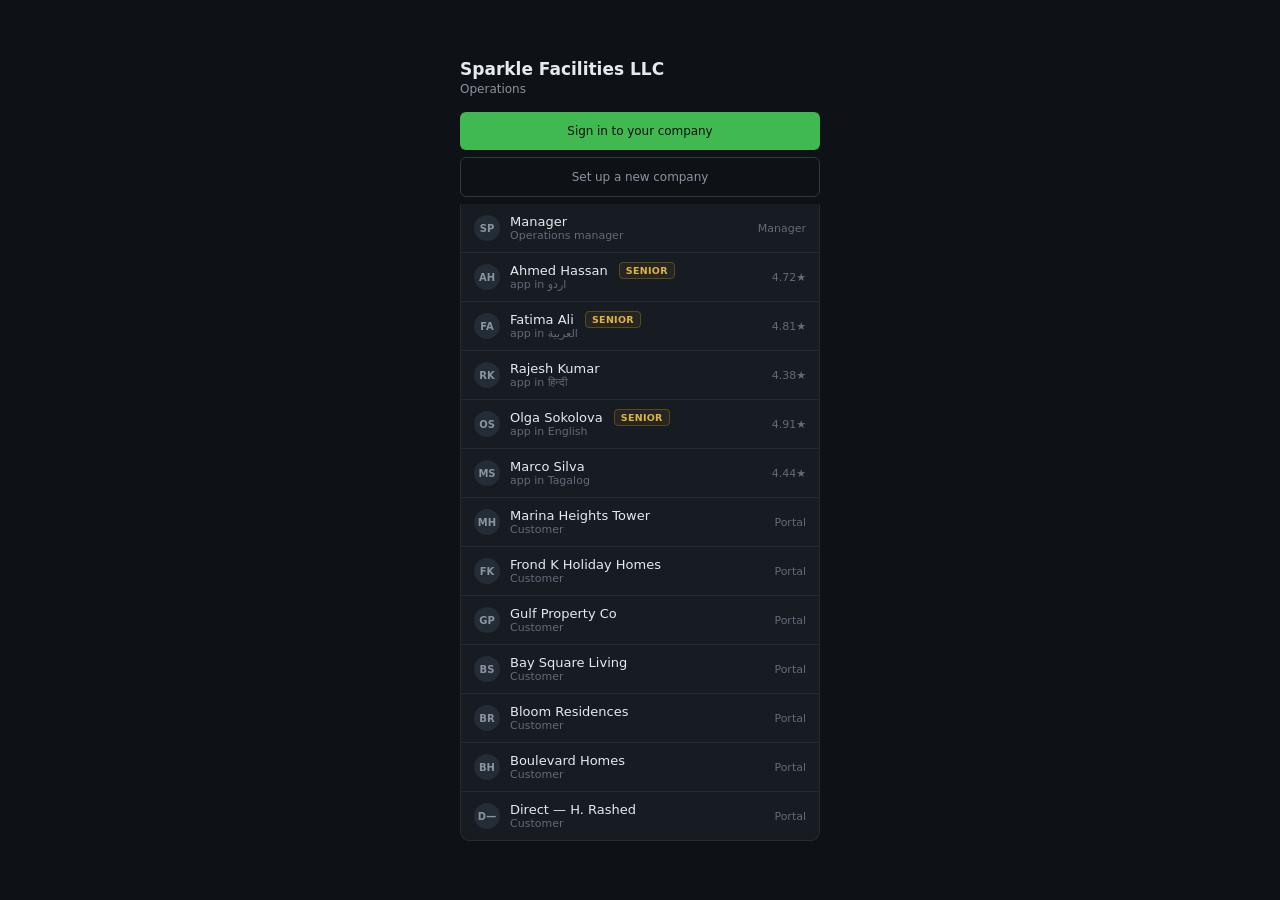
==== commit 815b44a5: "Add files via upload" ====
--- a/index.html
+++ b/index.html
@@ -331,6 +331,17 @@
    ------------------------------------------------------------ */
 
 var FALLBACK_EN={
+ mt_signin:'Sign in to your company',mt_signinsub:'Use the company id and the code your office gave you.',
+ mt_yourcode:'Your personal code',mt_enter:'Sign in',mt_needboth:'Both the company id and your code, please.',
+ mt_asknote:'Each person has their own code. It is not shared with anyone else in the company.',
+ mt_device:'This device',mt_setupfor:'set up for',mt_nows:'not linked to a company yet',
+ mt_switch:'Switch company',mt_switchask:'This clears everything for the current company from this device. Continue?',
+ mt_switched:'Cleared. Sign in to another company.',
+ mt_wrongws:'That code belongs to a different company.',
+ mt_hidelist:'Hide the team list',mt_showlist:'Show the team list',
+ mt_listshown:'team listed on this device',mt_listhidden:'team hidden on this device',
+ mt_hidden:'Sign in with your own code. The team is not listed on this device.',
+
  ro_title:'Driving between jobs',ro_stops:'stops',ro_save:'save',ro_fix:'Reorder the day',
  ro_good:'already in a sensible order',ro_none:'Nothing to route.',
  ro_nonesub:'Assign some jobs and pin the properties on the map first.',
@@ -781,6 +792,17 @@
 var U={
  en:{name:'English',dir:'ltr'},
  ar:{name:'العربية',dir:'rtl',
+  mt_signin:'الدخول إلى شركتك',mt_signinsub:'استخدم معرّف الشركة والرمز الذي أعطاك إياه المكتب.',
+  mt_yourcode:'رمزك الشخصي',mt_enter:'دخول',mt_needboth:'أدخل معرّف الشركة ورمزك.',
+  mt_asknote:'لكل شخص رمزه الخاص، ولا يُشارك مع أحد.',
+  mt_device:'هذا الجهاز',mt_setupfor:'مضبوط لـ',mt_nows:'غير مرتبط بشركة بعد',
+  mt_switch:'تغيير الشركة',mt_switchask:'سيمسح كل بيانات الشركة الحالية من هذا الجهاز. متابعة؟',
+  mt_switched:'تم المسح. سجّل الدخول لشركة أخرى.',
+  mt_wrongws:'هذا الرمز يخص شركة أخرى.',
+  mt_hidelist:'إخفاء قائمة الفريق',mt_showlist:'إظهار قائمة الفريق',
+  mt_listshown:'الفريق ظاهر على هذا الجهاز',mt_listhidden:'الفريق مخفي على هذا الجهاز',
+  mt_hidden:'سجّل الدخول برمزك الخاص. قائمة الفريق مخفية على هذا الجهاز.',
+
   ro_title:'القيادة بين المهام',ro_stops:'محطات',ro_save:'توفير',ro_fix:'إعادة ترتيب اليوم',
   ro_good:'الترتيب جيد بالفعل',ro_none:'لا يوجد ما يُرتَّب.',
   ro_nonesub:'أسند بعض المهام وثبّت العقارات على الخريطة أولاً.',
@@ -1473,17 +1495,17 @@
 var db=seed(),photos={},session=null,tab='today',lang='en',open=null,probPick=null,dayPick=[],online=true,queued=0,starPick=0,tierPick='standard',geoAsk=false;
 
 function save(){
- if(!online){queued++;queueOp('save',null);try{localStorage.setItem(KEY,JSON.stringify(db))}catch(e){}return}
- try{localStorage.setItem(KEY,JSON.stringify(db))}
+ if(!online){queued++;queueOp('save',null);try{localStorage.setItem(dataKey(),JSON.stringify(db))}catch(e){}return}
+ try{localStorage.setItem(dataKey(),JSON.stringify(db))}
  catch(e){toast(u('st_full'))}
- try{localStorage.setItem(PKEY,JSON.stringify(photos))}
+ try{localStorage.setItem(photoKey(),JSON.stringify(photos))}
  catch(e){toast(u('st_photofull'))}
  if(cloud.on)cloudPush(true);
 }
 function load(){
  try{
-  var d=localStorage.getItem(KEY);if(d)db=JSON.parse(d);
-  var p=localStorage.getItem(PKEY);if(p)photos=safeParse(p,{});
+  var d=localStorage.getItem(dataKey());if(d)db=JSON.parse(d);
+  var p=localStorage.getItem(photoKey());if(p)photos=safeParse(p,{});
  }catch(e){}
  return Promise.resolve();
 }
@@ -1736,23 +1758,113 @@
  return h+'</div></div></div>';
 }
 
+
+/* ============================================================
+   One company must never see another.
+   Three separate problems, fixed together:
+     a. storage was shared, so two companies on one browser mixed
+     b. the sign-in screen listed the whole team before anyone
+        had identified themselves
+     c. nothing checked that a token belonged to this company
+   ============================================================ */
+var WS_KEY='cleanos:ws';
+function currentWs(){
+ try{return localStorage.getItem(WS_KEY)||''}catch(e){return ''}
+}
+function setCurrentWs(id){
+ try{localStorage.setItem(WS_KEY,id||'')}catch(e){}
+}
+/* every company gets its own drawer, so nothing bleeds across */
+function dataKey(){var w=currentWs();return w?('cleanos:v4:'+w):'cleanos:v4'}
+function photoKey(){var w=currentWs();return w?('cleanos:ph:'+w):'cleanos:photos'}
+
+/* switching company clears everything belonging to the old one */
+function switchCompany(){
+ if(!confirm(u('mt_switchask')))return;
+ session=null;memberToken='';photos={};photoIndex={};
+ try{
+  localStorage.removeItem('cleanos:token2');
+  localStorage.removeItem('cleanos:cloud');
+  localStorage.removeItem('cleanos:user');
+  localStorage.removeItem(WS_KEY);
+ }catch(e){}
+ cloud={url:'',key:'',ws:'',secret:'',on:false,rev:0,status:'off',busy:false,pending:false,timer:null};
+ db=seed();
+ render();toast(u('mt_switched'));
+}
+/* a token is only good for the company it was issued to */
+function verifyWorkspace(cb){
+ if(!cloud.on||!memberToken){cb&&cb(true);return}
+ whoAmI(function(m){
+  if(!m){toast(u('tk_bad'));signOut();cb&&cb(false);return}
+  if(cloud.ws&&m.workspace_id&&m.workspace_id!==cloud.ws){
+   /* the link belongs to a different company than this device is set up for */
+   toast(u('mt_wrongws'));signOut();cb&&cb(false);return;
+  }
+  cb&&cb(true);
+ });
+}
+/* the office may hide the team list on a shared or public device */
+function showTeamOnDevice(){
+ try{return localStorage.getItem('cleanos:showteam')!=='0'}catch(e){return true}
+}
+function toggleTeamList(){
+ try{localStorage.setItem('cleanos:showteam',showTeamOnDevice()?'0':'1')}catch(e){}
+ render();toast(showTeamOnDevice()?u('mt_listshown'):u('mt_listhidden'));
+}
+var codeEntry=false, codeWs='';
+function openCodeEntry(){codeEntry=true;render()}
+function closeCodeEntry(){codeEntry=false;render()}
+function enterCompany(){
+ var w=((document.getElementById('cd-ws')||{}).value||'').trim();
+ var t=((document.getElementById('cd-token')||{}).value||'').trim();
+ if(!w||!t){toast(u('mt_needboth'));return}
+ cloud.ws=w;saveToken(t);setCurrentWs(w);cloudSaveCfg();
+ codeEntry=false;
+ signInWithToken();
+}
+function vCodeEntry(){
+ return '<div class="login"><div class="lbox"><div class="lhead"><h1>'+u('mt_signin')+'</h1>'+
+  '<p>'+u('mt_signinsub')+'</p></div>'+
+  '<div class="box" style="padding:14px">'+
+  '<div class="field"><label for="cd-ws">'+u('cl_ws')+'</label><input id="cd-ws" placeholder="gulfshine"></div>'+
+  '<div class="field"><label for="cd-token">'+u('mt_yourcode')+'</label><input id="cd-token" type="password"></div>'+
+  '<button class="btn big" onclick="enterCompany()">'+u('mt_enter')+'</button>'+
+  '<button class="btn ghost big" style="margin-top:8px" onclick="closeCodeEntry()">'+u('b_cancel')+'</button>'+
+  '<p style="font-size:11px;color:var(--faint);margin:11px 0 0">'+u('mt_asknote')+'</p>'+
+  '</div></div></div>';
+}
+
 /* ---------------- login ---------------- */
 function vLogin(){
  var h='<div class="login"><div class="lbox"><div class="lhead"><h1>'+esc(db.company)+'</h1><p>'+u('l_operations')+'</p></div>'+
+ '<button class="btn" style="width:100%;padding:12px;margin-bottom:7px" onclick="openCodeEntry()">'+u('mt_signin')+'</button>'+
  '<button class="btn ghost" style="width:100%;padding:12px;margin-bottom:7px" onclick="startWizard()">'+u('wz_start')+'</button>'+
  (authReady()?
   '<button class="btn" style="width:100%;padding:12px;margin-bottom:7px" onclick="googleSignIn()">'+u('au_google')+'</button>'+
   '<button class="btn ghost" style="width:100%;padding:12px;margin-bottom:14px" onclick="otpOpen()">'+u('au_phonebtn')+'</button>'+
   '<div style="font-size:11px;color:var(--faint);margin-bottom:7px">'+u('au_ordevice')+'</div>'
   :'')+
- '<button class="who" onclick="signIn(\'manager\',null)"><div class="av">LM</div><div><div style="font-weight:500">Layla Mansour</div>'+
- '<div style="font-size:11px;color:var(--faint)">'+u('l_opsmanager')+'</div></div><span class="r">'+u('l_manager')+'</span></button>';
- for(var i=0;i<crew().length;i++){var c=crew()[i];
-  h+='<button class="who" onclick="askPin(\'cleaner\',\''+c.id+'\')"><div class="av">'+c.initials+'</div><div>'+
-  '<div style="font-weight:500">'+esc(c.name)+(c.senior?' <span class="pill prem">Senior</span>':'')+'</div>'+
-  '<div style="font-size:11px;color:var(--faint)">app in '+(T[c.lang]||T.en).name+'</div></div><span class="r">'+ratingOf(c).toFixed(2)+'★</span></button>'}
- h+='<button class="who" onclick="signIn(\'customer\',null)"><div class="av">MH</div><div><div style="font-weight:500">Marina Heights Tower</div>'+
- '<div style="font-size:11px;color:var(--faint)">'+u('l_customer')+'</div></div><span class="r">'+u('l_portal')+'</span></button></div></div>';return h}
+ (showTeamOnDevice()?'':'<div class="box" style="padding:13px;font-size:12px;color:var(--muted)">'+
+   u('mt_hidden')+'</div>')+
+ '';
+ /* the team is only listed on a device the office has trusted */
+ if(showTeamOnDevice()){
+  h+='<button class="who" onclick="askPin(\'manager\',null)"><div class="av">'+
+   esc((db.company||'  ').slice(0,2).toUpperCase())+'</div><div><div style="font-weight:500">'+u('l_manager')+'</div>'+
+   '<div style="font-size:11px;color:var(--faint)">'+u('l_opsmanager')+'</div></div><span class="r">'+u('l_manager')+'</span></button>';
+  for(var i=0;i<crew().length;i++){var c=crew()[i];
+   h+='<button class="who" onclick="askPin(\'cleaner\',\''+c.id+'\')"><div class="av">'+c.initials+'</div><div>'+
+   '<div style="font-weight:500">'+esc(c.name)+(c.senior?' <span class="pill prem">Senior</span>':'')+'</div>'+
+   '<div style="font-size:11px;color:var(--faint)">app in '+(T[c.lang]||T.en).name+'</div></div><span class="r">'+ratingOf(c).toFixed(2)+'★</span></button>'}
+  customers().forEach(function(cu){
+   h+='<button class="who" onclick="askPin(\'customer\',\''+cu.id+'\')"><div class="av">'+
+    esc(cu.name.split(' ').map(function(w){return w[0]}).join('').slice(0,2))+'</div><div>'+
+    '<div style="font-weight:500">'+esc(cu.name)+'</div>'+
+    '<div style="font-size:11px;color:var(--faint)">'+u('l_customer')+'</div></div><span class="r">'+u('l_portal')+'</span></button>';
+  });
+ }
+ return h+'</div></div>'}
 function signIn(r,id){session={role:r,id:id};thread=null;draft='';
  if(r==='cleaner'){lang=cleaner(id).lang;tab='myday'}else if(r==='customer'){lang='en';tab='portal'}else{lang='en';tab='today'}render()}
 function signOut(){session=null;open=null;thread=null;draft='';render()}
@@ -3440,7 +3552,7 @@
  if(!n)return 0;
  /* the data is already in db; the queue exists so a reconnect forces one clean push */
  db.pendingOps=[];
- try{localStorage.setItem(KEY,JSON.stringify(db))}catch(e){}
+ try{localStorage.setItem(dataKey(),JSON.stringify(db))}catch(e){}
  if(cloud.on)cloudPushNow(true);
  render();
  if(n)toast(n+' '+u('q_synced'));
@@ -3462,7 +3574,7 @@
  Object.keys(photos).forEach(function(id){
   if(!keep[id]){freed+=String(photos[id]||'').length;delete photos[id]}
  });
- try{localStorage.setItem(PKEY,JSON.stringify(photos))}catch(e){}
+ try{localStorage.setItem(photoKey(),JSON.stringify(photos))}catch(e){}
  render();
  toast(Math.round(freed/1024)+u('ph_freed'));
 }
@@ -3749,7 +3861,7 @@
  try{
   var o=JSON.parse(atob(decodeURIComponent(m[1])));
   cloud.url=o.u;cloud.key=o.k;cloud.ws=o.w;cloud.on=true;cloud.status='on';
-  cloudSaveCfg();saveToken(o.t);
+  setCurrentWs(o.w);cloudSaveCfg();saveToken(o.t);
   if(history.replaceState)history.replaceState(null,'',location.pathname);
   return true;
  }catch(e){return false}
@@ -3820,7 +3932,7 @@
  .then(function(r){return r.json()})
  .then(function(rows){
    if(rows&&rows[0]){photos[id]=rows[0].data;markInCloud(id);
-    try{localStorage.setItem(PKEY,JSON.stringify(photos))}catch(e){}
+    try{localStorage.setItem(photoKey(),JSON.stringify(photos))}catch(e){}
     render();cb&&cb(rows[0].data)}
    else cb&&cb(null);
  }).catch(function(){cb&&cb(null)});
@@ -3836,7 +3948,7 @@
   if(!photoInCloud(id)){skipped++;return}   /* never drop what is not safely uploaded */
   freed+=String(photos[id]||'').length;delete photos[id];
  });
- try{localStorage.setItem(PKEY,JSON.stringify(photos))}catch(e){}
+ try{localStorage.setItem(photoKey(),JSON.stringify(photos))}catch(e){}
  render();
  toast(Math.round(freed/1024)+u('ph_freed')+(skipped?' · '+skipped+' '+u('ph_kept'):''));
 }
@@ -5243,7 +5355,7 @@
 }
 function cloudApply(remote){
  db=remote.data;cloud.rev=remote.rev;cloudSaveCfg();
- try{localStorage.setItem(KEY,JSON.stringify(db))}catch(e){}
+ try{localStorage.setItem(dataKey(),JSON.stringify(db))}catch(e){}
  cloudFetchPhotos();
  render();
 }
@@ -5304,7 +5416,7 @@
  .then(function(rows){
    if(!rows||!rows.length)return;
    rows.forEach(function(r2){photos[r2.id]=r2.data});
-   try{localStorage.setItem(PKEY,JSON.stringify(photos))}catch(e){}
+   try{localStorage.setItem(photoKey(),JSON.stringify(photos))}catch(e){}
    render();
  }).catch(function(){});
 }
@@ -5483,6 +5595,11 @@
  '<button class="btn red" onclick="eraseAll()">'+u('b_delete')+'</button></div></div>';
 
  h+='<div class="card alert"><div class="card-h"><h3 style="color:var(--red)">'+u('demo_controls')+'</h3></div>'+
+ '<div class="row"><div class="grow"><div class="name">'+u('mt_device')+'</div>'+
+ '<div class="meta"><span>'+(currentWs()?u('mt_setupfor')+' '+esc(currentWs()):u('mt_nows'))+'</span>'+
+ '<span>'+(showTeamOnDevice()?u('mt_listshown'):u('mt_listhidden'))+'</span></div></div>'+
+ '<button class="btn ghost" onclick="toggleTeamList()">'+(showTeamOnDevice()?u('mt_hidelist'):u('mt_showlist'))+'</button>'+
+ '<button class="btn ghost" onclick="switchCompany()">'+u('mt_switch')+'</button></div>'+
  '<div class="row"><div class="grow"><div class="name">'+u('mb_title')+'</div>'+
  '<div class="meta"><span>'+(cloud.on?(memberList.length?memberList.filter(function(m){return m.active}).length+' '+u('mb_active'):u('mb_none')):u('mb_needcloud'))+'</span></div></div>'+
  (cloud.on?'<button class="btn ghost" onclick="loadMembers()">'+u('mb_load')+'</button>'+
@@ -6708,6 +6825,7 @@
   '<h1>'+esc(db.company)+'</h1><p>'+u('pb_thanks')+'</p></div>'+
   '<div class="box" style="padding:16px;font-size:13px;color:var(--muted)">'+u('pb_thankssub')+'</div></div></div>';return}
  if(publicBooking){root.innerHTML=vPublicBook();return}
+ if(codeEntry){root.innerHTML=vCodeEntry();return}
  if(otpPhase){root.innerHTML=vOtp();return}
  if(authUser&&!session){root.innerHTML=vAuthPending();return}
  if(pinFor){root.innerHTML=vPin();return}
@@ -6762,7 +6880,7 @@
  var _sc=document.querySelector('.wrap');var _y=_sc?_sc.scrollTop:0;
  root.innerHTML='<div class="app" dir="'+(session.role==='cleaner'?'ltr':uiDir())+'"><aside class="side"><div class="co"><b>'+esc(db.company)+'</b><span>Dubai</span></div>'+
  '<nav>'+nav+'</nav><div class="side-foot">'+esc(who)+'<br><button onclick="authSignOut()">'+u('b_signout')+'</button>'+
- '<div style="margin-top:6px;color:#3E4650;font-size:10px">build 46 \u00b7 routes</div></div></aside>'+
+ '<div style="margin-top:6px;color:#3E4650;font-size:10px">build 47 \u00b7 tenants</div></div></aside>'+
  '<div class="main"><div class="top"><h2>'+u('title_'+tab)+'</h2><span class="date">'+dow+' · '+hhmm(Date.now())+'</span>'+
  '<div class="tools">'+langSel+bell+'</div></div>'+counts+
  (online?'':'<div class="offline">Offline — '+queued+' change'+(queued===1?'':'s')+' waiting.</div>')+
@@ -6785,7 +6903,7 @@
 var cameBack=readAuthRedirect();
 Promise.resolve(load()).then(function(){if(db&&db.settings&&db.settings.uiLang&&U[db.settings.uiLang])uiLang=db.settings.uiLang;
  if(cloud.on&&cloud.url&&cloud.secret){cloud.status='on';cloudPoll();cloudFetchPhotos()}
- if(viaToken)signInWithToken();
+ if(viaToken){signInWithToken();verifyWorkspace()}
  if(authUser&&!cameBack)matchAndEnter();
  if(invited&&pendingRole){
    if(pendingRole==='cleaner'&&pendingId)askPin('cleaner',pendingId);
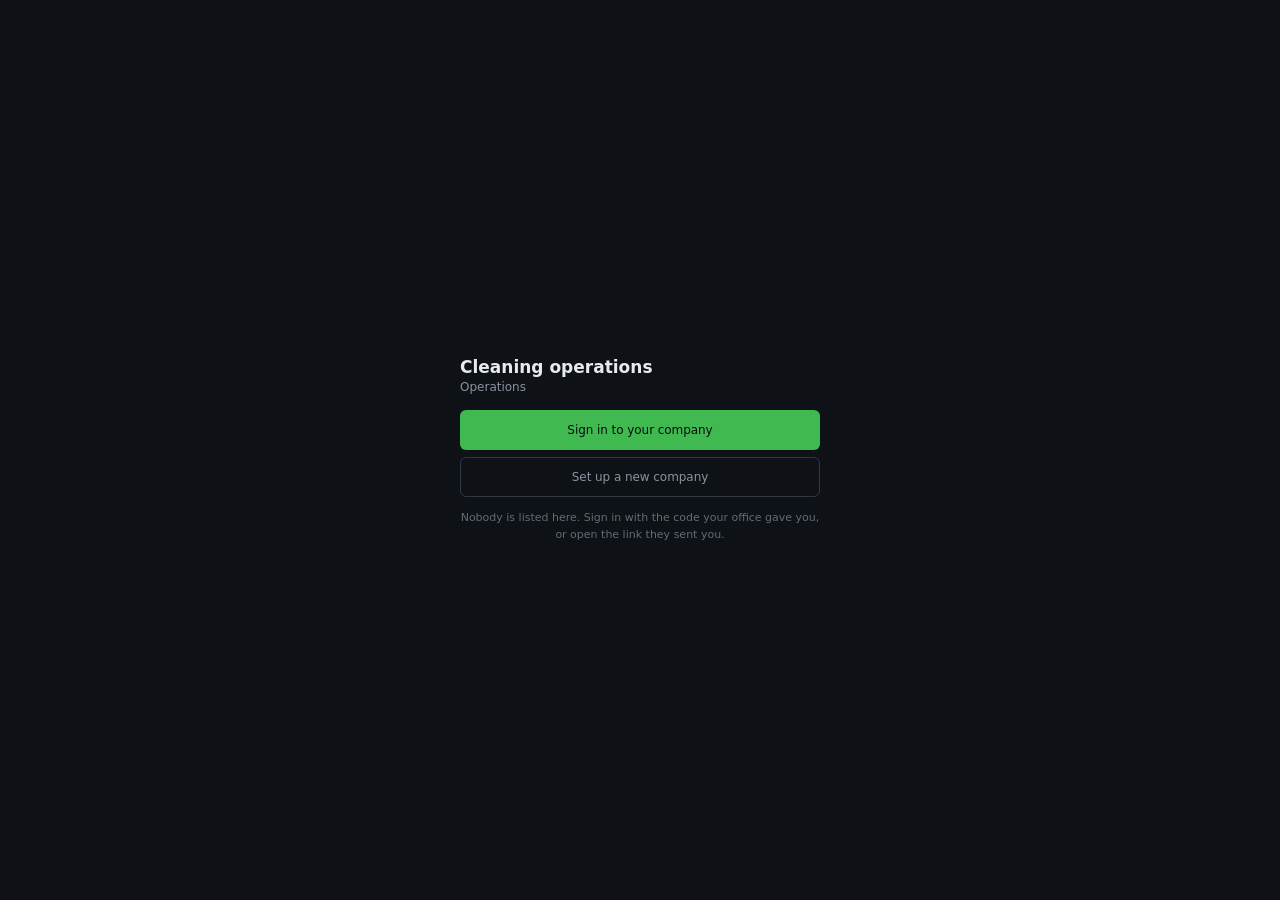
==== commit 63c78cea: "Add files via upload" ====
--- a/index.html
+++ b/index.html
@@ -331,6 +331,13 @@
    ------------------------------------------------------------ */
 
 var FALLBACK_EN={
+ wz_step:'Step',
+
+ mt_apptitle:'Cleaning operations',
+ mt_privacy:'Nobody is listed here. Sign in with the code your office gave you, or open the link they sent you.',
+ mt_warnlist:'This will list every cleaner and customer on this device\u2019s sign-in screen, to anyone who opens it. Only do this on a device you control. Continue?',
+ l_cleaner:'Cleaner',
+
  mt_signin:'Sign in to your company',mt_signinsub:'Use the company id and the code your office gave you.',
  mt_yourcode:'Your personal code',mt_enter:'Sign in',mt_needboth:'Both the company id and your code, please.',
  mt_asknote:'Each person has their own code. It is not shared with anyone else in the company.',
@@ -792,6 +799,13 @@
 var U={
  en:{name:'English',dir:'ltr'},
  ar:{name:'العربية',dir:'rtl',
+  wz_step:'خطوة',
+
+  mt_apptitle:'إدارة عمليات التنظيف',
+  mt_privacy:'لا تُعرض أي أسماء هنا. سجّل الدخول بالرمز الذي أعطاك إياه المكتب، أو افتح الرابط المُرسل إليك.',
+  mt_warnlist:'سيعرض هذا كل العمال والعملاء على شاشة الدخول لأي شخص يفتح الجهاز. افعل ذلك فقط على جهاز تتحكم به. متابعة؟',
+  l_cleaner:'عامل',
+
   mt_signin:'الدخول إلى شركتك',mt_signinsub:'استخدم معرّف الشركة والرمز الذي أعطاك إياه المكتب.',
   mt_yourcode:'رمزك الشخصي',mt_enter:'دخول',mt_needboth:'أدخل معرّف الشركة ورمزك.',
   mt_asknote:'لكل شخص رمزه الخاص، ولا يُشارك مع أحد.',
@@ -1806,10 +1820,14 @@
 }
 /* the office may hide the team list on a shared or public device */
 function showTeamOnDevice(){
- try{return localStorage.getItem('cleanos:showteam')!=='0'}catch(e){return true}
+ /* Nobody is listed unless the office deliberately turns it on for this
+    device. A sign-in screen must never advertise who works here. */
+ try{return localStorage.getItem('cleanos:showteam')==='1'}catch(e){return false}
 }
 function toggleTeamList(){
- try{localStorage.setItem('cleanos:showteam',showTeamOnDevice()?'0':'1')}catch(e){}
+ var on=showTeamOnDevice();
+ if(!on&&!confirm(u('mt_warnlist')))return;
+ try{localStorage.setItem('cleanos:showteam',on?'0':'1')}catch(e){}
  render();toast(showTeamOnDevice()?u('mt_listshown'):u('mt_listhidden'));
 }
 var codeEntry=false, codeWs='';
@@ -1837,34 +1855,41 @@
 
 /* ---------------- login ---------------- */
 function vLogin(){
- var h='<div class="login"><div class="lbox"><div class="lhead"><h1>'+esc(db.company)+'</h1><p>'+u('l_operations')+'</p></div>'+
- '<button class="btn" style="width:100%;padding:12px;margin-bottom:7px" onclick="openCodeEntry()">'+u('mt_signin')+'</button>'+
- '<button class="btn ghost" style="width:100%;padding:12px;margin-bottom:7px" onclick="startWizard()">'+u('wz_start')+'</button>'+
- (authReady()?
-  '<button class="btn" style="width:100%;padding:12px;margin-bottom:7px" onclick="googleSignIn()">'+u('au_google')+'</button>'+
-  '<button class="btn ghost" style="width:100%;padding:12px;margin-bottom:14px" onclick="otpOpen()">'+u('au_phonebtn')+'</button>'+
-  '<div style="font-size:11px;color:var(--faint);margin-bottom:7px">'+u('au_ordevice')+'</div>'
-  :'')+
- (showTeamOnDevice()?'':'<div class="box" style="padding:13px;font-size:12px;color:var(--muted)">'+
-   u('mt_hidden')+'</div>')+
- '';
- /* the team is only listed on a device the office has trusted */
- if(showTeamOnDevice()){
-  h+='<button class="who" onclick="askPin(\'manager\',null)"><div class="av">'+
+ var named=showTeamOnDevice();
+ var h='<div class="login"><div class="lbox">'+
+  '<div class="lhead"><h1>'+esc(named?db.company:u('mt_apptitle'))+'</h1>'+
+  '<p>'+u('l_operations')+'</p></div>'+
+  '<button class="btn" style="width:100%;padding:13px;margin-bottom:7px" onclick="openCodeEntry()">'+u('mt_signin')+'</button>'+
+  (authReady()?
+   '<button class="btn ghost" style="width:100%;padding:12px;margin-bottom:7px" onclick="googleSignIn()">'+u('au_google')+'</button>'+
+   '<button class="btn ghost" style="width:100%;padding:12px;margin-bottom:7px" onclick="otpOpen()">'+u('au_phonebtn')+'</button>'
+   :'')+
+  '<button class="btn ghost" style="width:100%;padding:12px" onclick="startWizard()">'+u('wz_start')+'</button>'+
+  '<p style="font-size:11px;color:var(--faint);margin:13px 0 0;text-align:center;line-height:1.5">'+
+   u('mt_privacy')+'</p>';
+ /* Only a device the office has deliberately marked as trusted lists people. */
+ if(named){
+  h+='<div style="font-size:11px;color:var(--faint);margin:16px 0 7px">'+u('au_ordevice')+'</div>'+
+   '<button class="who" onclick="askPin(\'manager\',null)"><div class="av">'+
    esc((db.company||'  ').slice(0,2).toUpperCase())+'</div><div><div style="font-weight:500">'+u('l_manager')+'</div>'+
-   '<div style="font-size:11px;color:var(--faint)">'+u('l_opsmanager')+'</div></div><span class="r">'+u('l_manager')+'</span></button>';
-  for(var i=0;i<crew().length;i++){var c=crew()[i];
+   '<div style="font-size:11px;color:var(--faint)">'+u('l_opsmanager')+'</div></div>'+
+   '<span class="r">'+u('l_manager')+'</span></button>';
+  crew().forEach(function(c){
    h+='<button class="who" onclick="askPin(\'cleaner\',\''+c.id+'\')"><div class="av">'+c.initials+'</div><div>'+
-   '<div style="font-weight:500">'+esc(c.name)+(c.senior?' <span class="pill prem">Senior</span>':'')+'</div>'+
-   '<div style="font-size:11px;color:var(--faint)">app in '+(T[c.lang]||T.en).name+'</div></div><span class="r">'+ratingOf(c).toFixed(2)+'★</span></button>'}
+    '<div style="font-weight:500">'+esc(c.name)+'</div>'+
+    '<div style="font-size:11px;color:var(--faint)">'+(T[c.lang]||T.en).name+'</div></div>'+
+    '<span class="r">'+u('l_cleaner')+'</span></button>';
+  });
   customers().forEach(function(cu){
    h+='<button class="who" onclick="askPin(\'customer\',\''+cu.id+'\')"><div class="av">'+
     esc(cu.name.split(' ').map(function(w){return w[0]}).join('').slice(0,2))+'</div><div>'+
     '<div style="font-weight:500">'+esc(cu.name)+'</div>'+
-    '<div style="font-size:11px;color:var(--faint)">'+u('l_customer')+'</div></div><span class="r">'+u('l_portal')+'</span></button>';
+    '<div style="font-size:11px;color:var(--faint)">'+u('l_customer')+'</div></div>'+
+    '<span class="r">'+u('l_portal')+'</span></button>';
   });
  }
- return h+'</div></div>'}
+ return h+'</div></div>';
+}
 function signIn(r,id){session={role:r,id:id};thread=null;draft='';
  if(r==='cleaner'){lang=cleaner(id).lang;tab='myday'}else if(r==='customer'){lang='en';tab='portal'}else{lang='en';tab='today'}render()}
 function signOut(){session=null;open=null;thread=null;draft='';render()}
@@ -2499,7 +2524,7 @@
    inAt:{lat:pos.coords.latitude,lng:pos.coords.longitude,acc:Math.round(pos.coords.accuracy||0)},
    outAt:null});
   notify('clockin',{a:cleaner(session.id).name.split(' ')[0]});
-  save();render();toast(u('sh_in'));
+  save();pushNow();render();toast(u('sh_in'));
  },function(err){
   /* no location, no clock-in — the record has to mean something */
   toast(d.needgps);
@@ -2512,7 +2537,7 @@
   s2.out=Date.now();
   if(pos)s2.outAt={lat:pos.coords.latitude,lng:pos.coords.longitude,acc:Math.round(pos.coords.accuracy||0)};
   notify('clockout',{a:cleaner(session.id).name.split(' ')[0],d:dur(s2.in,s2.out)});
-  save();render();toast(u('sh_out')+' '+dur(s2.in,s2.out));
+  save();pushNow();render();toast(u('sh_out')+' '+dur(s2.in,s2.out));
  };
  if(!navigator.geolocation){finish(null);return}
  toast(d.gettingpos);
@@ -3433,8 +3458,8 @@
 /* ---- 3. a company can set itself up without me in the room ---- */
 var wiz=null;
 function startWizard(){
- wiz={step:1,company:'',country:S().country||'AE',crew:[],props:[],cust:[]};
- open={type:'wizard'};render();
+ wiz={step:1,company:'',country:(S()&&S().country)||'AE',crew:[],props:[],cust:[]};
+ open=null;render();
 }
 function wizSet(k,v){if(wiz)wiz[k]=v}
 function wizNext(){
@@ -3464,6 +3489,7 @@
  if(wiz.step>4)return wizFinish();
  render();
 }
+function wizCancel(){wiz=null;open=null;render()}
 function wizBack(){if(wiz&&wiz.step>1){wiz.step--;render()}}
 function wizFinish(){
  db=emptyDb(wiz.company,wiz.country);
@@ -3928,7 +3954,7 @@
 function fetchPhoto(id,cb){
  if(photos[id])return cb&&cb(photos[id]);
  if(!cloud.on)return cb&&cb(null);
- fetch(cloudBase()+'/workspace_photos?select=data&id=eq.'+encodeURIComponent(id),{headers:memberHeaders()})
+ fetch(cloudBase()+'/workspace_photos?select=data&workspace_id=eq.'+encodeURIComponent(cloud.ws)+'&id=eq.'+encodeURIComponent(id),{headers:memberHeaders()})
  .then(function(r){return r.json()})
  .then(function(rows){
    if(rows&&rows[0]){photos[id]=rows[0].data;markInCloud(id);
@@ -4063,6 +4089,47 @@
   '<span class="mono">'+totalKm.toFixed(1)+' km</span>'+
   (totalSave>0.1?'<span class="mono" style="color:var(--done)">-'+totalSave.toFixed(1)+' km</span>':'')+'</div>';
  return h+'</div>';
+}
+
+
+/* how often to look for changes: fast while work is happening, slow when
+   the app is sitting in a back tab. Polling every 8 seconds all day is
+   both too slow to feel live and too heavy on a cleaner's data. */
+var lastTouch=Date.now();
+function touched(){lastTouch=Date.now()}
+function pollGap(){
+ if(typeof document!=='undefined'&&document.hidden)return 60000;   /* back tab */
+ var busy=db.jobs&&db.jobs.some(function(j){return j.status==='progress'});
+ var active=Date.now()-lastTouch<120000;
+ if(busy&&active)return 2500;    /* someone is mid-job and watching */
+ if(busy||active)return 6000;
+ return 20000;                    /* nothing happening */
+}
+function cloudPollAdaptive(){
+ if(cloud.timer)clearTimeout(cloud.timer);
+ var tick=function(){
+  if(!cloud.on){cloud.timer=null;return}
+  if(cloud.busy||open){cloud.timer=setTimeout(tick,pollGap());return}
+  fetch(cloudBase()+'/workspaces?id=eq.'+encodeURIComponent(cloud.ws)+'&select=rev',
+   {headers:memberHeaders()})
+  .then(function(r){return r.json()})
+  .then(function(rows){
+    if(rows&&rows[0]&&rows[0].rev>cloud.rev){
+     return fetch(cloudBase()+'/workspaces?id=eq.'+encodeURIComponent(cloud.ws)+'&select=rev,data',
+      {headers:memberHeaders()})
+      .then(function(r){return r.json()})
+      .then(function(full){if(full&&full[0])cloudApply(full[0])});
+    }
+  }).catch(function(){})
+  .then(function(){cloud.timer=setTimeout(tick,pollGap())});
+ };
+ cloud.timer=setTimeout(tick,pollGap());
+}
+/* things everyone else needs to see immediately go straight up */
+function pushNow(){
+ if(!cloud.on)return;
+ if(pushTimer){clearTimeout(pushTimer);pushTimer=null}
+ cloudPushNow(true);
 }
 
 /* ---------------- manager ---------------- */
@@ -5147,7 +5214,7 @@
  if(TIERS[j.tier||'standard'].requiresSenior&&!c.senior){toast(u('p_seniorsonly'));return}
  j.cleaner=session.id;
  notify('claimed',{a:c.name.split(' ')[0],p:j.prop});
- save();render();toast(u('p_claimed'));
+ save();pushNow();render();toast(u('p_claimed'));
 }
 function reassign(id){open={type:'assign',job:id};render()}
 function doAssign(v){
@@ -5342,7 +5409,7 @@
      if(confirm(u('cl_pullask'))){cloudApply(remote)}
      else{cloud.rev=remote.rev;cloudPush(true)}
    } else cloudPush(true);
-   cloudPoll();
+   cloudPollAdaptive();
    toast(u('cl_connected'));
    render();
  })
@@ -5410,7 +5477,7 @@
  db.jobs.forEach(function(j){(j.photos||[]).forEach(function(p){if(!photos[p.id])need.push(p.id)})});
  if(!need.length)return;
  need=need.slice(0,40);
- fetch(cloudBase()+'/workspace_photos?id=in.('+need.map(encodeURIComponent).join(',')+')&select=id,data',
+ fetch(cloudBase()+'/workspace_photos?workspace_id=eq.'+encodeURIComponent(cloud.ws)+'&id=in.('+need.map(encodeURIComponent).join(',')+')&select=id,data',
   {headers:cloudHeaders()})
  .then(function(r){return r.json()})
  .then(function(rows){
@@ -5454,7 +5521,7 @@
  db.issues.unshift({id:db.seqIssue++,job:j.id,prop:j.prop,by:j.cleaner,type:'customer',
   note:(reason||u('q_notright')),at:Date.now(),priority:'High',open:true,photo:null});
  notify('dispute',{p:j.prop});
- save();render();toast(u('q_raised'));
+ save();pushNow();render();toast(u('q_raised'));
 }
 function customerDispute(id){
  var why=prompt(u('q_whatwrong'));
@@ -5469,7 +5536,7 @@
   rating:0,signed:false,onWay:null,geo:null,rework:j.id});
  if(j.disputed)j.disputed.state='rework';
  notify('rework',{p:j.prop});
- open=null;save();render();toast(u('q_reworked'));
+ open=null;save();pushNow();render();toast(u('q_reworked'));
 }
 function closeDispute(id,outcome){
  var j=job(id);if(!j||!j.disputed)return;
@@ -5807,7 +5874,7 @@
 
 /* ---------------- actions ---------------- */
 function onWay(id){var j=job(id);if(!j)return;j.onWay=Date.now();
- notify('onway',{a:cleaner(j.cleaner).name.split(' ')[0],p:j.prop});save();render();
+ notify('onway',{a:cleaner(j.cleaner).name.split(' ')[0],p:j.prop});save();pushNow();render();
  toast('Customer told you are on the way.')}
 function startJob(id){
  var j=job(id);if(!j)return;var p=property(j.prop);
@@ -5815,7 +5882,7 @@
   j.status='progress';j.started=Date.now();
   if(dist!==null)j.geo={dist:dist,at:Date.now()};
   notify('checkin',{a:cleaner(j.cleaner).name.split(' ')[0],p:j.prop+(dist!==null?' ('+dist+'m)':'')});
-  save();render();toast(dist!==null?'Checked in, '+dist+'m from the property.':'Checked in without location.')}
+  save();pushNow();render();toast(dist!==null?'Checked in, '+dist+'m from the property.':'Checked in without location.')}
  if(typeof navigator!=='undefined'&&navigator.geolocation&&p){
   navigator.geolocation.getCurrentPosition(
    function(pos){begin(metres(pos.coords.latitude,pos.coords.longitude,p.lat,p.lng))},
@@ -5832,7 +5899,7 @@
  j.status='done';j.finished=Date.now();
  consumeFor(j);
  notify('done',{a:cleaner(j.cleaner).name.split(' ')[0],p:j.prop,d:dur(j.started,j.finished)});
- save();render();toast(u('st_completed'))}
+ save();pushNow();render();toast(u('st_completed'))}
 function shoot(ev,id){var f=ev.target.files&&ev.target.files[0];if(!f)return;var j=job(id);if(!j)return;
  var rd=new FileReader();
  rd.onload=function(e){var img=new Image();
@@ -5854,7 +5921,7 @@
   at:Date.now(),priority:document.getElementById('pb-pri').value,open:true,photo:null});
  if(probPick==='noaccess'||probPick==='damage')j.status='problem';
  notify('problem',{a:cleaner(j.cleaner).name.split(' ')[0],t:t(probPick),p:j.prop});
- open=null;save();render();toast(u('st_sent'))}
+ open=null;save();pushNow();render();toast(u('st_sent'))}
 function resolve(id){db.issues.forEach(function(i){if(i.id===id){i.open=false;
  var j=job(i.job);if(j&&j.status==='problem')j.status='progress'}});save();render();toast(u('st_closed'))}
 function restock(item){db.stock.forEach(function(s){if(s.item===item)s.qty+=20});
@@ -6019,7 +6086,7 @@
  j.rating=starPick;j.signed=true;
  if(j.cleaner){db.ratings=db.ratings||{};db.ratings[j.cleaner]=(db.ratings[j.cleaner]||[]).concat([starPick])}
  notify('signoff',{p:j.prop,r:starPick});
- starPick=0;save();render();toast(u('st_signed'))}
+ starPick=0;save();pushNow();render();toast(u('st_signed'))}
 
 /* ---- quick tasks: any kind of task, and cleaners can name their price ---- */
 function taskTitle(x){return x.custom||taskType(x.type).name}
@@ -6038,7 +6105,7 @@
  if(mine){mine.price=p;mine.note=document.getElementById('of-note').value.trim();mine.at=Date.now()}
  else x.offers.push({by:session.id,price:p,note:document.getElementById('of-note').value.trim(),at:Date.now()});
  notify('offer',{a:cleaner(session.id).name.split(' ')[0],t:taskTitle(x),m:aed(p)});
- open=null;save();render();toast(u('of_sent'));
+ open=null;save();pushNow();render();toast(u('of_sent'));
 }
 function acceptOffer(taskId,cleanerId){
  var x=task(taskId);if(!x)return;
@@ -6046,7 +6113,7 @@
  if(!o)return;
  x.status='taken';x.by=cleanerId;x.fee=o.price;x.agreed=Date.now();
  notify('taskclaim',{a:cleaner(cleanerId).name.split(' ')[0],t:taskTitle(x),p:x.prop});
- open=null;save();render();toast(u('of_accepted')+' '+aed(o.price));
+ open=null;save();pushNow();render();toast(u('of_accepted')+' '+aed(o.price));
 }
 function viewOffers(id){open={type:'offers',task:id};render()}
 function pickTaskKind(v){taskKind=v;render()}
@@ -6130,10 +6197,10 @@
  if(x.mode==='offers'){makeOffer(id);return}
  x.status='taken';x.by=session.id;
  notify('taskclaim',{a:cleaner(session.id).name.split(' ')[0],t:taskType(x.type).name,p:x.prop});
- save();render();toast(u('st_yours'))}
+ save();pushNow();render();toast(u('st_yours'))}
 function finishTask(id){var x=task(id);if(!x)return;x.status='done';x.done=Date.now();
  notify('taskdone',{t:taskType(x.type).name,p:x.prop,m:aed(x.fee)});
- save();render();toast('Done. '+aed(x.fee*0.6)+' added to your pay.')}
+ save();pushNow();render();toast('Done. '+aed(x.fee*0.6)+' added to your pay.')}
 function takePayment(id){open={type:'pay',inv:id};render()}
 function savePayment(){
  if(!managerOnly())return;var v=null;db.invoices.forEach(function(x){if(x.id===open.inv)v=x});if(!v)return;
@@ -6199,7 +6266,7 @@
   document.body.appendChild(a);a.click();document.body.removeChild(a);
   setTimeout(function(){URL.revokeObjectURL(u)},1500);toast(u('st_exported'))}
  catch(e){open={type:'csv',csv:csv};render()}}
-function closeModal(){open=null;render()}
+function closeModal(){open=null;if(wiz)wiz=null;render()}
 function setLang(l){lang=l;render()}
 function toast(m){var o=document.querySelector('.toast');if(o)o.remove();
  var e=document.createElement('div');e.className='toast';e.textContent=m;
@@ -6826,6 +6893,19 @@
   '<div class="box" style="padding:16px;font-size:13px;color:var(--muted)">'+u('pb_thankssub')+'</div></div></div>';return}
  if(publicBooking){root.innerHTML=vPublicBook();return}
  if(codeEntry){root.innerHTML=vCodeEntry();return}
+ /* the wizard is reached from the sign-in screen, so it has to be a full
+    screen of its own — a modal is never drawn while nobody is signed in */
+ if(wiz){
+  root.innerHTML='<div class="login"><div class="lbox">'+
+   '<div class="lhead"><h1>'+u('wz_title')+'</h1><p>'+u('wz_step')+' '+wiz.step+' / 4</p></div>'+
+   '<div class="box" style="padding:15px">'+vWizard()+'</div>'+
+   '<div style="display:flex;gap:7px;margin-top:12px">'+
+   (wiz.step>1?'<button class="btn ghost" style="flex:1;padding:12px" onclick="wizBack()">'+u('wz_back')+'</button>'
+     :'<button class="btn ghost" style="flex:1;padding:12px" onclick="wizCancel()">'+u('b_cancel')+'</button>')+
+   '<button class="btn" style="flex:2;padding:12px" onclick="wizNext()">'+
+   (wiz.step===4?u('wz_finish'):u('wz_next'))+'</button></div></div></div>';
+  return;
+ }
  if(otpPhase){root.innerHTML=vOtp();return}
  if(authUser&&!session){root.innerHTML=vAuthPending();return}
  if(pinFor){root.innerHTML=vPin();return}
@@ -6880,7 +6960,7 @@
  var _sc=document.querySelector('.wrap');var _y=_sc?_sc.scrollTop:0;
  root.innerHTML='<div class="app" dir="'+(session.role==='cleaner'?'ltr':uiDir())+'"><aside class="side"><div class="co"><b>'+esc(db.company)+'</b><span>Dubai</span></div>'+
  '<nav>'+nav+'</nav><div class="side-foot">'+esc(who)+'<br><button onclick="authSignOut()">'+u('b_signout')+'</button>'+
- '<div style="margin-top:6px;color:#3E4650;font-size:10px">build 47 \u00b7 tenants</div></div></aside>'+
+ '<div style="margin-top:6px;color:#3E4650;font-size:10px">build 50 \u00b7 sync</div></div></aside>'+
  '<div class="main"><div class="top"><h2>'+u('title_'+tab)+'</h2><span class="date">'+dow+' · '+hhmm(Date.now())+'</span>'+
  '<div class="tools">'+langSel+bell+'</div></div>'+counts+
  (online?'':'<div class="offline">Offline — '+queued+' change'+(queued===1?'':'s')+' waiting.</div>')+
@@ -6902,7 +6982,7 @@
 var booking=readBookingLink();
 var cameBack=readAuthRedirect();
 Promise.resolve(load()).then(function(){if(db&&db.settings&&db.settings.uiLang&&U[db.settings.uiLang])uiLang=db.settings.uiLang;
- if(cloud.on&&cloud.url&&cloud.secret){cloud.status='on';cloudPoll();cloudFetchPhotos()}
+ if(cloud.on&&cloud.url&&cloud.secret){cloud.status='on';cloudPollAdaptive();cloudFetchPhotos()}
  if(viaToken){signInWithToken();verifyWorkspace()}
  if(authUser&&!cameBack)matchAndEnter();
  if(invited&&pendingRole){
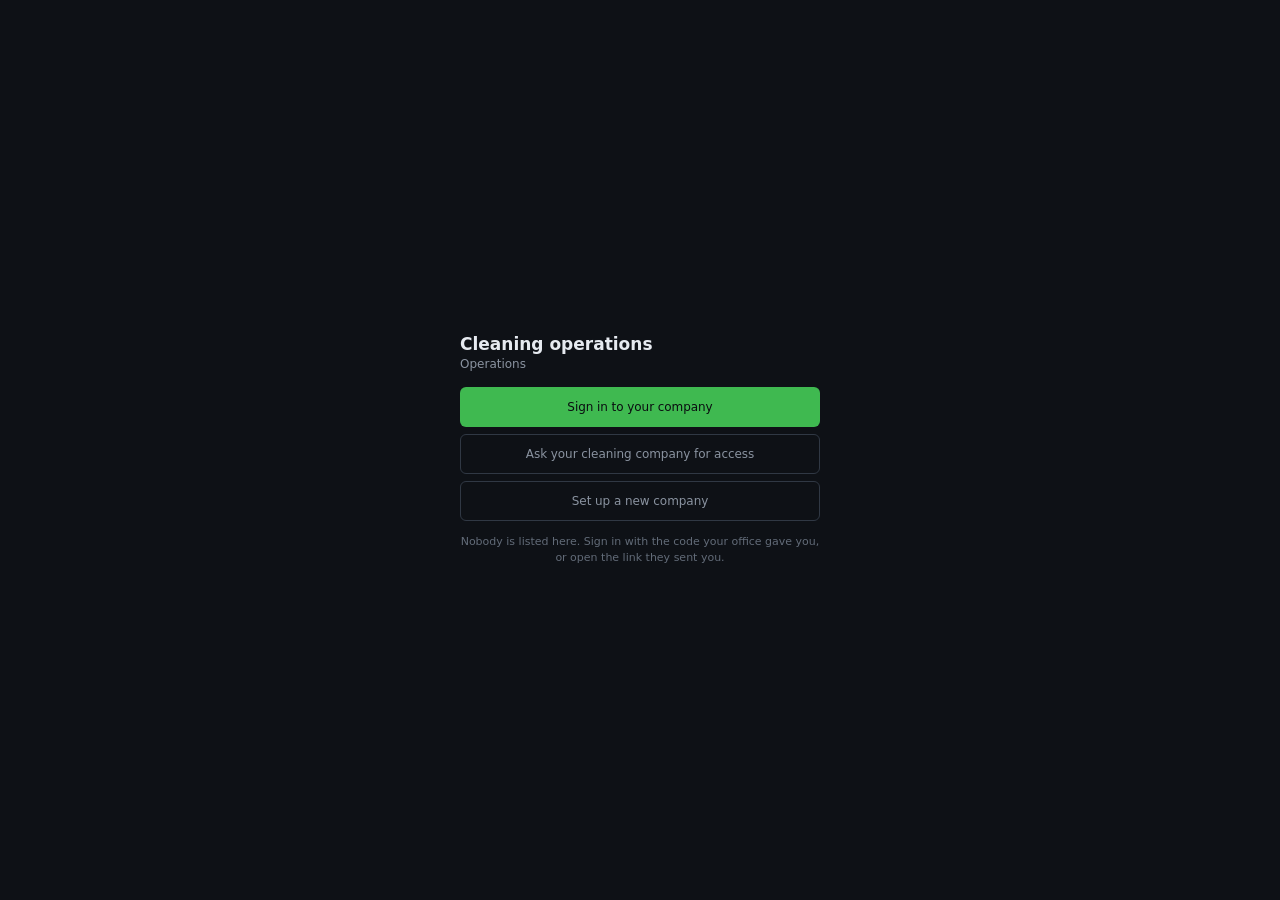
==== commit 773e2e33: "Add files via upload" ====
--- a/index.html
+++ b/index.html
@@ -7,6 +7,31 @@
 <link rel="apple-touch-icon" href="icon-192.png">
 <title>Sparkle Facilities — operations</title>
 <style>
+.nav-group{width:100%;display:flex;align-items:center;gap:8px;background:none;border:0;
+ color:var(--faint);font:inherit;font-size:10.5px;font-weight:600;letter-spacing:.05em;
+ text-transform:uppercase;padding:11px 13px 5px;cursor:pointer;text-align:start}
+.nav-group:hover{color:var(--muted)}
+.nav-group .chev{margin-inline-start:auto;font-size:9px;opacity:.7}
+.nav-group.open{color:var(--muted)}
+.nav-group .cnt{margin-inline-start:auto}
+
+/* A full-width panel for the sign-in, setup and code screens.
+   These were using .box, which is the 17px checklist tick — the whole
+   form was being squeezed into a square. */
+.panel{width:100%;background:var(--panel);border:1px solid var(--line);
+ border-radius:var(--r);padding:15px;box-shadow:var(--sh)}
+.panel .field label{display:block;font-size:11px;color:var(--muted);margin-bottom:4px}
+.panel .field{margin-bottom:11px}
+.panel .btn{width:auto}
+.setup-steps{display:flex;gap:5px;margin-bottom:14px}
+.setup-steps i{flex:1;height:3px;border-radius:2px;background:var(--line2);display:block}
+.setup-steps i.on{background:var(--run)}
+.setup-foot{display:flex;gap:8px;margin-top:14px}
+.setup-foot .btn{flex:1;padding:12px;justify-content:center}
+.setup-foot .btn.wide{flex:2}
+/* labels everywhere should sit above their field, not flow inline */
+.field label{display:block;font-size:11px;color:var(--muted);margin-bottom:4px}
+
 /* ---------- the numbers a manager scans first ----------
    These were falling to one per row: the grid rule only existed
    inside the phone media queries, so on a laptop each card took
@@ -331,12 +356,54 @@
    ------------------------------------------------------------ */
 
 var FALLBACK_EN={
+ req_title:'Ask your cleaning company for access',
+ req_sub:'They will confirm it and send you a link. Nothing is shared until they do.',
+ req_which:'Company id',req_yourname:'Your name or company',req_prop:'Which property',
+ req_send:'Send the request',req_need:'Company id and your name, please.',
+ req_sent:'Request sent.',req_sentsub:'The office will confirm it and send you your link.',
+ req_nocompany:'No company with that id.',req_failed:'Could not send it. Try again later.',
+ req_waiting:'Access requests',req_approve:'Approve',req_refuse:'Refuse',
+ req_approved:'Approved.',req_sendlink:'Send them their link from People and access.',
+ req_setpin:'Set them a PIN in Sign-in links.',
+ g_work:'Work',g_places:'Places',g_people:'People',g_money:'Money',g_admin:'Admin',
+
+ am_trade:'What it covers',am_anytrade:'Any work',
+
+ nav_assets:'Units & contracts',title_assets:'Units & contracts',
+ as_title:'Units on site',as_add:'Add a unit',as_units:'units',as_none:'No units logged.',
+ as_nonesub:'Log each air conditioner, water heater or machine you look after. Then the app tells you when each one is due.',
+ as_kind:'Type',as_where:'Which one',as_whereex:'Living room split, bedroom 2',
+ as_make:'Make',as_model:'Model',as_serial:'Serial number',as_installed:'Installed',
+ as_serviceevery:'Service every (months)',as_last:'last serviced',as_never:'never serviced',
+ as_months:'months',as_every:'every',as_visits:'visits',as_need:'Property and a name, please.',
+ as_added:'Unit logged.',as_note:'Setting the last service date starts the clock. Leave it empty if it has never been done.',
+ as_due:'Units due for service',as_plan:'Raise the visits',as_planned:'visits raised',
+ as_alreadyplanned:'Those properties already have a visit booked.',as_nonedue:'Nothing due yet.',
+ as_overdue:'days overdue',as_in:'in',as_onthisjob:'Which units were serviced',
+ am_title:'Annual contracts',am_add:'New contract',am_none:'No contracts.',
+ am_nonesub:'The Dubai model: the customer pays once a year for an agreed number of visits.',
+ am_from:'From',am_to:'To',am_visits:'Visits included',am_value:'Contract value',
+ am_covers:'What it covers',am_coversex:'6 splits, filters and gas included',
+ am_visitsused:'visits used',am_left:'left',am_exhausted:'contract used up',
+ am_end:'End it',am_added:'Contract added.',am_needcust:'Which customer?',
+ am_note:'Every finished job for this customer inside the dates counts as one visit.',
+
+ td_title:'What work you do',td_note:'this sets the services and the checklists',
+ td_which:'Which trade',td_now:'Now set up for',td_keepone:'Keep at least one trade.',
+
+ gl_link:'Link an address',gl_linked_short:'Linked',
+ gl_ask:'Which email or phone number will they sign in with? Leave empty to unlink.',
+ gl_linked:'Linked. They can now sign in with Google or their phone from any device.',
+ gl_unlinked:'Unlinked.',
+
+ mt_mine:'This is my own device — show my team',
+
  wz_step:'Step',
 
  mt_apptitle:'Cleaning operations',
  mt_privacy:'Nobody is listed here. Sign in with the code your office gave you, or open the link they sent you.',
  mt_warnlist:'This will list every cleaner and customer on this device\u2019s sign-in screen, to anyone who opens it. Only do this on a device you control. Continue?',
- l_cleaner:'Cleaner',
+ 
 
  mt_signin:'Sign in to your company',mt_signinsub:'Use the company id and the code your office gave you.',
  mt_yourcode:'Your personal code',mt_enter:'Sign in',mt_needboth:'Both the company id and your code, please.',
@@ -799,6 +866,48 @@
 var U={
  en:{name:'English',dir:'ltr'},
  ar:{name:'العربية',dir:'rtl',
+  req_title:'اطلب صلاحية من شركة التنظيف',
+  req_sub:'سيؤكدون الطلب ويرسلون لك رابطاً. لا يُشارك شيء قبل ذلك.',
+  req_which:'معرّف الشركة',req_yourname:'اسمك أو اسم شركتك',req_prop:'أي عقار',
+  req_send:'إرسال الطلب',req_need:'معرّف الشركة واسمك من فضلك.',
+  req_sent:'أُرسل الطلب.',req_sentsub:'سيؤكده المكتب ويرسل لك رابطك.',
+  req_nocompany:'لا توجد شركة بهذا المعرّف.',req_failed:'تعذّر الإرسال. حاول لاحقاً.',
+  req_waiting:'طلبات الصلاحية',req_approve:'موافقة',req_refuse:'رفض',
+  req_approved:'تمت الموافقة.',req_sendlink:'أرسل له رابطه من الأشخاص والصلاحيات.',
+  req_setpin:'اضبط له رمزاً في روابط الدخول.',
+  g_work:'العمل',g_places:'الأماكن',g_people:'الأشخاص',g_money:'المال',g_admin:'الإدارة',
+
+  am_trade:'ما يغطيه',am_anytrade:'أي عمل',
+
+  nav_assets:'الوحدات والعقود',title_assets:'الوحدات والعقود',
+  as_title:'الوحدات في الموقع',as_add:'إضافة وحدة',as_units:'وحدات',as_none:'لا توجد وحدات مسجلة.',
+  as_nonesub:'سجّل كل مكيف أو سخان أو جهاز تتولى صيانته، وسيخبرك التطبيق بموعد كل واحد.',
+  as_kind:'النوع',as_where:'أي وحدة',as_whereex:'سبليت الصالة، غرفة ٢',
+  as_make:'الماركة',as_model:'الموديل',as_serial:'الرقم التسلسلي',as_installed:'تاريخ التركيب',
+  as_serviceevery:'الصيانة كل (أشهر)',as_last:'آخر صيانة',as_never:'لم تُصان أبداً',
+  as_months:'أشهر',as_every:'كل',as_visits:'زيارات',as_need:'العقار والاسم مطلوبان.',
+  as_added:'سُجّلت الوحدة.',as_note:'تحديد آخر صيانة يبدأ العد. اتركه فارغاً إن لم تُصن من قبل.',
+  as_due:'وحدات تحتاج صيانة',as_plan:'إنشاء الزيارات',as_planned:'زيارات أُنشئت',
+  as_alreadyplanned:'هذه العقارات لديها زيارة محجوزة.',as_nonedue:'لا يوجد مستحق.',
+  as_overdue:'يوم تأخير',as_in:'خلال',as_onthisjob:'الوحدات التي تمت صيانتها',
+  am_title:'عقود سنوية',am_add:'عقد جديد',am_none:'لا توجد عقود.',
+  am_nonesub:'النموذج المعتاد في دبي: يدفع العميل سنوياً مقابل عدد زيارات متفق عليه.',
+  am_from:'من',am_to:'إلى',am_visits:'الزيارات المشمولة',am_value:'قيمة العقد',
+  am_covers:'ما يشمله',am_coversex:'٦ وحدات سبليت، الفلاتر والغاز',
+  am_visitsused:'زيارات مستخدمة',am_left:'متبقية',am_exhausted:'استُنفد العقد',
+  am_end:'إنهاء',am_added:'أُضيف العقد.',am_needcust:'أي عميل؟',
+  am_note:'كل مهمة منجزة لهذا العميل ضمن التواريخ تُحتسب زيارة.',
+
+  td_title:'نوع العمل',td_note:'يحدد الخدمات وقوائم المهام',
+  td_which:'أي مجال',td_now:'مضبوط الآن على',td_keepone:'أبقِ مجالاً واحداً على الأقل.',
+
+  gl_link:'ربط عنوان',gl_linked_short:'مرتبط',
+  gl_ask:'ما البريد أو الرقم الذي سيدخل به؟ اتركه فارغاً لإلغاء الربط.',
+  gl_linked:'تم الربط. يمكنه الآن الدخول عبر جوجل أو هاتفه من أي جهاز.',
+  gl_unlinked:'أُلغي الربط.',
+
+  mt_mine:'هذا جهازي — أظهر فريقي',
+
   wz_step:'خطوة',
 
   mt_apptitle:'إدارة عمليات التنظيف',
@@ -1385,7 +1494,7 @@
  {id:'inspect',name:'Check the property over',fee:45,mins:25},
  {id:'pharmacy',name:'Pharmacy or shop run',fee:35,mins:25}];
 var T={
- en:{name:'English',dir:'ltr',tfrom:'From:',tto:'To:',tgo:'directions',troute:'the whole route',nogps:'This phone cannot give a location.',needgps:'Turn location on to clock in. It records where the day started.',gettingpos:'Finding you...',pinned:'(pinned)',myhours:'My hours this week',nohours:'No hours yet.',nohourssub:'Clock in when you start and they appear here.',inat:'in',outat:'out',stillon:'still on the clock',thisweek:'This week at your rate',onjobs:'Time on jobs',clockin:'Clock in',clockout:'Clock out',clockedin:'On the clock since',notclocked:'Not clocked in',coming:'Coming up',navigate:'Navigate there',openmap:'Open the map',nolocation:'No location saved for this property yet',today:'Today',jobs:'jobs',free:'Free',onjob:'On a job',start:'Start job',complete:'Complete job',
+ en:{name:'English',dir:'ltr',filters:'Filters cleaned or replaced',coils:'Coils cleaned',drainpan:'Drain pan cleaned',drainline:'Drain line flushed',gas:'Gas pressure checked',thermostat:'Thermostat tested',airflow:'Airflow checked',outdoor:'Outdoor unit cleaned',electrical:'Electrical connections checked',leaktest:'Leak test done',readings:'Readings',tempin:'Air in',tempout:'Air out',amps:'Current',tempdrop:'Temperature drop',weakcooling:'below 8, worth investigating',tfrom:'From:',tto:'To:',tgo:'directions',troute:'the whole route',nogps:'This phone cannot give a location.',needgps:'Turn location on to clock in. It records where the day started.',gettingpos:'Finding you...',pinned:'(pinned)',myhours:'My hours this week',nohours:'No hours yet.',nohourssub:'Clock in when you start and they appear here.',inat:'in',outat:'out',stillon:'still on the clock',thisweek:'This week at your rate',onjobs:'Time on jobs',clockin:'Clock in',clockout:'Clock out',clockedin:'On the clock since',notclocked:'Not clocked in',coming:'Coming up',navigate:'Navigate there',openmap:'Open the map',nolocation:'No location saved for this property yet',today:'Today',jobs:'jobs',free:'Free',onjob:'On a job',start:'Start job',complete:'Complete job',
  addphoto:'Add photo',problem:'Report problem',nothing:'Nothing left today',alldone:'All your jobs are done.',since:'since',
  ticked:'done',before:'before',after:'after',photos:'Photos',access:'Access',whatwrong:'What happened',send:'Send to manager',
  cancel:'Cancel',priority:'Priority',low:'Low',med:'Medium',high:'High',clean:'clean',startnote:'Starting records your arrival.',
@@ -1396,7 +1505,7 @@
  inside_fridge:'Inside the fridge',inside_oven:'Inside the oven',balcony:'Balcony',skirting:'Skirting boards',
  damage:'Damage',missing:'Missing item',broken:'Broken equipment',heavydirt:'Heavy dirt',noaccess:'No access',
  customer:'Customer issue',nosupplies:'Supplies missing',other:'Other'},
- ar:{name:'العربية',dir:'rtl',coming:'المهام القادمة',myhours:'ساعاتي هذا الأسبوع',tfrom:'من:',tto:'إلى:',tgo:'الاتجاهات',troute:'المسار كاملاً',nohours:'لا توجد ساعات بعد.',nohourssub:'سجّل الدخول عند البدء وستظهر هنا.',inat:'دخول',outat:'خروج',stillon:'ما زال على الدوام',thisweek:'هذا الأسبوع بأجرك',onjobs:'الوقت في المهام',clockin:'تسجيل الدخول',clockout:'تسجيل الخروج',clockedin:'على الدوام منذ',notclocked:'غير مسجّل',today:'اليوم',navigate:'الاتجاهات',openmap:'افتح الخريطة',nolocation:'لم يُحفظ موقع لهذا العقار بعد',jobs:'مهام',free:'متاح',onjob:'في مهمة',start:'ابدأ المهمة',complete:'إنهاء المهمة',
+ ar:{name:'العربية',dir:'rtl',coming:'المهام القادمة',filters:'تنظيف أو تبديل الفلاتر',coils:'تنظيف الملفات',drainpan:'تنظيف حوض التصريف',drainline:'تسليك خط التصريف',gas:'فحص ضغط الغاز',thermostat:'اختبار الثرموستات',airflow:'فحص تدفق الهواء',outdoor:'تنظيف الوحدة الخارجية',electrical:'فحص التوصيلات الكهربائية',leaktest:'اختبار التسريب',readings:'القراءات',tempin:'هواء داخل',tempout:'هواء خارج',amps:'التيار',tempdrop:'انخفاض الحرارة',weakcooling:'أقل من ٨، يستحق الفحص',myhours:'ساعاتي هذا الأسبوع',tfrom:'من:',tto:'إلى:',tgo:'الاتجاهات',troute:'المسار كاملاً',nohours:'لا توجد ساعات بعد.',nohourssub:'سجّل الدخول عند البدء وستظهر هنا.',inat:'دخول',outat:'خروج',stillon:'ما زال على الدوام',thisweek:'هذا الأسبوع بأجرك',onjobs:'الوقت في المهام',clockin:'تسجيل الدخول',clockout:'تسجيل الخروج',clockedin:'على الدوام منذ',notclocked:'غير مسجّل',today:'اليوم',navigate:'الاتجاهات',openmap:'افتح الخريطة',nolocation:'لم يُحفظ موقع لهذا العقار بعد',jobs:'مهام',free:'متاح',onjob:'في مهمة',start:'ابدأ المهمة',complete:'إنهاء المهمة',
  addphoto:'إضافة صورة',problem:'الإبلاغ عن مشكلة',nothing:'لا يوجد المزيد اليوم',alldone:'اكتملت جميع مهامك.',since:'منذ',
  ticked:'مكتمل',before:'قبل',after:'بعد',photos:'الصور',access:'الدخول',whatwrong:'ماذا حدث',send:'إرسال للمدير',
  cancel:'إلغاء',priority:'الأولوية',low:'منخفضة',med:'متوسطة',high:'عالية',clean:'تنظيف',startnote:'البدء يسجل وقت وصولك.',
@@ -1407,7 +1516,7 @@
  inside_fridge:'داخل الثلاجة',inside_oven:'داخل الفرن',balcony:'الشرفة',skirting:'الوزرات',
  damage:'ضرر',missing:'شيء مفقود',broken:'معدات معطلة',heavydirt:'اتساخ شديد',noaccess:'لا يوجد دخول',
  customer:'مشكلة مع العميل',nosupplies:'نقص مستلزمات',other:'أخرى'},
- hi:{name:'हिन्दी',dir:'ltr',coming:'आगे आने वाले',myhours:'इस हफ़्ते मेरे घंटे',tfrom:'से:',tto:'तक:',tgo:'रास्ता',troute:'पूरा रास्ता',nohours:'अभी कोई घंटे नहीं।',nohourssub:'शुरू करते समय हाज़िरी लगाएँ।',inat:'आए',outat:'गए',stillon:'अभी ड्यूटी पर',thisweek:'इस हफ़्ते आपकी दर पर',onjobs:'कामों में समय',clockin:'हाज़िरी लगाएँ',clockout:'छुट्टी',clockedin:'ड्यूटी पर से',notclocked:'हाज़िरी नहीं',today:'आज',navigate:'रास्ता देखें',openmap:'नक्शा खोलें',nolocation:'इस प्रॉपर्टी का स्थान अभी दर्ज नहीं है',jobs:'काम',free:'खाली',onjob:'काम पर',start:'काम शुरू करें',complete:'काम पूरा करें',
+ hi:{name:'हिन्दी',dir:'ltr',coming:'आगे आने वाले',filters:'फ़िल्टर साफ़ या बदले',coils:'कॉइल साफ़',drainpan:'ड्रेन पैन साफ़',drainline:'ड्रेन लाइन साफ़',gas:'गैस प्रेशर जाँचा',thermostat:'थर्मोस्टेट जाँचा',airflow:'हवा का बहाव जाँचा',outdoor:'बाहरी यूनिट साफ़',electrical:'बिजली कनेक्शन जाँचे',leaktest:'लीक टेस्ट',readings:'रीडिंग',tempin:'अंदर की हवा',tempout:'बाहर की हवा',amps:'करंट',tempdrop:'तापमान गिरावट',weakcooling:'८ से कम, जाँचना चाहिए',myhours:'इस हफ़्ते मेरे घंटे',tfrom:'से:',tto:'तक:',tgo:'रास्ता',troute:'पूरा रास्ता',nohours:'अभी कोई घंटे नहीं।',nohourssub:'शुरू करते समय हाज़िरी लगाएँ।',inat:'आए',outat:'गए',stillon:'अभी ड्यूटी पर',thisweek:'इस हफ़्ते आपकी दर पर',onjobs:'कामों में समय',clockin:'हाज़िरी लगाएँ',clockout:'छुट्टी',clockedin:'ड्यूटी पर से',notclocked:'हाज़िरी नहीं',today:'आज',navigate:'रास्ता देखें',openmap:'नक्शा खोलें',nolocation:'इस प्रॉपर्टी का स्थान अभी दर्ज नहीं है',jobs:'काम',free:'खाली',onjob:'काम पर',start:'काम शुरू करें',complete:'काम पूरा करें',
  addphoto:'फोटो जोड़ें',problem:'समस्या बताएं',nothing:'आज और कुछ नहीं',alldone:'सभी काम पूरे हैं।',since:'से',
  ticked:'पूरे',before:'पहले',after:'बाद',photos:'फोटो',access:'प्रवेश',whatwrong:'क्या हुआ',send:'मैनेजर को भेजें',
  cancel:'रद्द करें',priority:'प्राथमिकता',low:'कम',med:'मध्यम',high:'ज़्यादा',clean:'सफाई',startnote:'शुरू करने पर समय दर्ज होता है।',
@@ -1418,7 +1527,7 @@
  inside_fridge:'फ्रिज के अंदर',inside_oven:'ओवन के अंदर',balcony:'बालकनी',skirting:'स्कर्टिंग',
  damage:'नुकसान',missing:'गायब सामान',broken:'टूटा उपकरण',heavydirt:'बहुत गंदगी',noaccess:'अंदर नहीं जा सके',
  customer:'ग्राहक समस्या',nosupplies:'सामान खत्म',other:'अन्य'},
- ur:{name:'اردو',dir:'rtl',coming:'آنے والے کام',myhours:'اس ہفتے میرے گھنٹے',tfrom:'سے:',tto:'تک:',tgo:'راستہ',troute:'پورا راستہ',nohours:'ابھی کوئی گھنٹے نہیں۔',nohourssub:'شروع کرتے وقت حاضری لگائیں۔',inat:'آمد',outat:'روانگی',stillon:'ابھی ڈیوٹی پر',thisweek:'اس ہفتے آپ کی شرح پر',onjobs:'کاموں میں وقت',clockin:'حاضری لگائیں',clockout:'چھٹی',clockedin:'ڈیوٹی پر سے',notclocked:'حاضری نہیں',today:'آج',navigate:'راستہ دیکھیں',openmap:'نقشہ کھولیں',nolocation:'اس پراپرٹی کا مقام ابھی محفوظ نہیں',jobs:'کام',free:'فارغ',onjob:'کام پر',start:'کام شروع کریں',complete:'کام مکمل کریں',
+ ur:{name:'اردو',dir:'rtl',coming:'آنے والے کام',filters:'فلٹر صاف یا تبدیل',coils:'کوائل صاف',drainpan:'ڈرین پین صاف',drainline:'ڈرین لائن صاف',gas:'گیس پریشر چیک',thermostat:'تھرموسٹیٹ چیک',airflow:'ہوا کا بہاؤ چیک',outdoor:'بیرونی یونٹ صاف',electrical:'بجلی کے کنکشن چیک',leaktest:'لیک ٹیسٹ',readings:'ریڈنگ',tempin:'اندر کی ہوا',tempout:'باہر کی ہوا',amps:'کرنٹ',tempdrop:'درجہ حرارت کی کمی',weakcooling:'٨ سے کم، جانچ ضروری',myhours:'اس ہفتے میرے گھنٹے',tfrom:'سے:',tto:'تک:',tgo:'راستہ',troute:'پورا راستہ',nohours:'ابھی کوئی گھنٹے نہیں۔',nohourssub:'شروع کرتے وقت حاضری لگائیں۔',inat:'آمد',outat:'روانگی',stillon:'ابھی ڈیوٹی پر',thisweek:'اس ہفتے آپ کی شرح پر',onjobs:'کاموں میں وقت',clockin:'حاضری لگائیں',clockout:'چھٹی',clockedin:'ڈیوٹی پر سے',notclocked:'حاضری نہیں',today:'آج',navigate:'راستہ دیکھیں',openmap:'نقشہ کھولیں',nolocation:'اس پراپرٹی کا مقام ابھی محفوظ نہیں',jobs:'کام',free:'فارغ',onjob:'کام پر',start:'کام شروع کریں',complete:'کام مکمل کریں',
  addphoto:'تصویر شامل کریں',problem:'مسئلہ بتائیں',nothing:'آج اور کچھ نہیں',alldone:'تمام کام مکمل ہیں۔',since:'سے',
  ticked:'مکمل',before:'پہلے',after:'بعد',photos:'تصاویر',access:'داخلہ',whatwrong:'کیا ہوا',send:'مینیجر کو بھیجیں',
  cancel:'منسوخ',priority:'ترجیح',low:'کم',med:'درمیانہ',high:'زیادہ',clean:'صفائی',startnote:'شروع کرنے پر وقت درج ہوتا ہے۔',
@@ -1429,7 +1538,7 @@
  inside_fridge:'فرج کے اندر',inside_oven:'اوون کے اندر',balcony:'بالکنی',skirting:'اسکرٹنگ',
  damage:'نقصان',missing:'گمشدہ چیز',broken:'ٹوٹا سامان',heavydirt:'زیادہ گندگی',noaccess:'اندر نہیں جا سکے',
  customer:'گاہک کا مسئلہ',nosupplies:'سامان ختم',other:'دیگر'},
- tl:{name:'Tagalog',dir:'ltr',coming:'Mga susunod',myhours:'Oras ko ngayong linggo',tfrom:'Mula:',tto:'Papunta:',tgo:'direksyon',troute:'buong ruta',nohours:'Wala pang oras.',nohourssub:'Mag-clock in kapag nagsimula.',inat:'pasok',outat:'labas',stillon:'naka-clock in pa',thisweek:'Ngayong linggo sa rate mo',onjobs:'Oras sa trabaho',clockin:'Mag-clock in',clockout:'Mag-clock out',clockedin:'Naka-clock in mula',notclocked:'Hindi naka-clock in',today:'Ngayon',navigate:'Puntahan',openmap:'Buksan ang mapa',nolocation:'Wala pang lokasyon ang property na ito',jobs:'trabaho',free:'Bakante',onjob:'May trabaho',start:'Simulan',complete:'Tapusin',
+ tl:{name:'Tagalog',dir:'ltr',coming:'Mga susunod',filters:'Nalinis o napalitan ang filter',coils:'Nalinis ang coils',drainpan:'Nalinis ang drain pan',drainline:'Nalinis ang drain line',gas:'Nasuri ang gas pressure',thermostat:'Nasubukan ang thermostat',airflow:'Nasuri ang airflow',outdoor:'Nalinis ang outdoor unit',electrical:'Nasuri ang koneksyon',leaktest:'Leak test tapos',readings:'Mga sukat',tempin:'Papasok na hangin',tempout:'Palabas na hangin',amps:'Kuryente',tempdrop:'Bagsak ng temperatura',weakcooling:'wala pang 8, dapat suriin',myhours:'Oras ko ngayong linggo',tfrom:'Mula:',tto:'Papunta:',tgo:'direksyon',troute:'buong ruta',nohours:'Wala pang oras.',nohourssub:'Mag-clock in kapag nagsimula.',inat:'pasok',outat:'labas',stillon:'naka-clock in pa',thisweek:'Ngayong linggo sa rate mo',onjobs:'Oras sa trabaho',clockin:'Mag-clock in',clockout:'Mag-clock out',clockedin:'Naka-clock in mula',notclocked:'Hindi naka-clock in',today:'Ngayon',navigate:'Puntahan',openmap:'Buksan ang mapa',nolocation:'Wala pang lokasyon ang property na ito',jobs:'trabaho',free:'Bakante',onjob:'May trabaho',start:'Simulan',complete:'Tapusin',
  addphoto:'Magdagdag ng litrato',problem:'Mag-ulat ng problema',nothing:'Wala nang natitira',alldone:'Tapos na lahat.',since:'mula',
  ticked:'tapos',before:'bago',after:'pagkatapos',photos:'Litrato',access:'Pagpasok',whatwrong:'Ano ang nangyari',send:'Ipadala sa manager',
  cancel:'Kanselahin',priority:'Prayoridad',low:'Mababa',med:'Katamtaman',high:'Mataas',clean:'paglilinis',startnote:'Nakatala ang oras.',
@@ -1555,7 +1664,8 @@
  return Math.max(5,Math.round(metres(A.lat,A.lng,B.lat,B.lng)/1000*2.2+6))}
 function checklistFor(j){
  var own=propChecklist(j.prop);
- return (own||CHECK_KEYS).concat(TIERS[j.tier||'standard'].extras);
+ var base=own||checkFor(tradeOf(j));
+ return base.concat(TIERS[j.tier||'standard'].extras);
 }
 function openIssues(){return db.issues.filter(function(i){return i.open})}
 function lowStock(){return db.stock.filter(function(s){return s.qty<s.min})}
@@ -1672,9 +1782,14 @@
  var m=h.match(/access_token=([^&]+)/);
  if(!m)return false;
  var token=decodeURIComponent(m[1]);
+ saveJwt(token);
  try{localStorage.setItem('cleanos:token',token)}catch(e){}
  if(history.replaceState)history.replaceState(null,'',location.pathname);
- fetchAuthUser(token);
+ /* first ask the database who this is; fall back to matching locally */
+ resolveMembership(function(mem){
+  if(mem)return enterAsMember(mem);
+  fetchAuthUser(token);
+ });
  return true;
 }
 function fetchAuthUser(token){
@@ -1716,11 +1831,12 @@
  .then(function(r){return r.json()})
  .then(function(d){
    if(!d.access_token)throw new Error(d.msg||u('au_badcode'));
+   saveJwt(d.access_token);
    try{localStorage.setItem('cleanos:token',d.access_token)}catch(e){}
    authUser={id:(d.user&&d.user.id)||'',email:(d.user&&d.user.email)||'',phone:otpPhone};
    try{localStorage.setItem('cleanos:user',JSON.stringify(authUser))}catch(e){}
    otpPhase=null;otpCode='';
-   matchAndEnter();
+   resolveMembership(function(mem){if(mem)return enterAsMember(mem);matchAndEnter()});
  }).catch(function(e){toast(String(e.message||e))});
 }
 function otpSet(k,v){if(k==='phone')otpPhone=v;else otpCode=v}
@@ -1753,14 +1869,14 @@
 function vAuthPending(){
  return '<div class="login"><div class="lbox"><div class="lhead"><h1>'+u('au_notlinked')+'</h1>'+
   '<p>'+esc(authUser.email||authUser.phone)+'</p></div>'+
-  '<div class="box" style="padding:14px;font-size:12.5px;color:var(--muted)">'+u('au_asklinked')+'</div>'+
+  '<div class="panel" style="font-size:12.5px;color:var(--muted)">'+u('au_asklinked')+'</div>'+
   '<button class="btn ghost" style="width:100%;margin-top:12px;padding:12px" onclick="authSignOut()">'+u('b_signout')+'</button>'+
   '</div></div>';
 }
 function vOtp(){
  var h='<div class="login"><div class="lbox"><div class="lhead"><h1>'+u('au_phone')+'</h1>'+
   '<p>'+(otpPhase==='code'?u('au_entercode')+' '+esc(otpPhone):u('au_enterphone'))+'</p></div>'+
-  '<div class="box" style="padding:14px">';
+  '<div class="panel">';
  if(otpPhase==='phone'){
   h+='<input placeholder="+971 50 000 0000" value="'+esc(otpPhone)+'" oninput="otpSet(\'phone\',this.value)">'+
    '<button class="btn" style="width:100%;margin-top:10px;padding:12px" onclick="otpStart()">'+u('au_sendcode')+'</button>';
@@ -1819,10 +1935,23 @@
  });
 }
 /* the office may hide the team list on a shared or public device */
+function ownerDevice(){
+ try{return localStorage.getItem('cleanos:owner')==='1'}catch(e){return false}
+}
 function showTeamOnDevice(){
- /* Nobody is listed unless the office deliberately turns it on for this
-    device. A sign-in screen must never advertise who works here. */
- try{return localStorage.getItem('cleanos:showteam')==='1'}catch(e){return false}
+ /* A device that created the company, and is not signed in through someone
+    else's link, belongs to the office. Listing the team there is not a leak,
+    it is the only way in. Everywhere else: nobody is listed. */
+ try{
+  var forced=localStorage.getItem('cleanos:showteam');
+  if(forced==='1')return true;
+  if(forced==='0')return false;
+  return ownerDevice()&&!memberToken;
+ }catch(e){return false}
+}
+function thisIsMyDevice(){
+ try{localStorage.setItem('cleanos:showteam','1')}catch(e){}
+ render();toast(u('mt_listshown'));
 }
 function toggleTeamList(){
  var on=showTeamOnDevice();
@@ -1844,13 +1973,71 @@
 function vCodeEntry(){
  return '<div class="login"><div class="lbox"><div class="lhead"><h1>'+u('mt_signin')+'</h1>'+
   '<p>'+u('mt_signinsub')+'</p></div>'+
-  '<div class="box" style="padding:14px">'+
+  '<div class="panel">'+
   '<div class="field"><label for="cd-ws">'+u('cl_ws')+'</label><input id="cd-ws" placeholder="gulfshine"></div>'+
   '<div class="field"><label for="cd-token">'+u('mt_yourcode')+'</label><input id="cd-token" type="password"></div>'+
   '<button class="btn big" onclick="enterCompany()">'+u('mt_enter')+'</button>'+
   '<button class="btn ghost big" style="margin-top:8px" onclick="closeCodeEntry()">'+u('b_cancel')+'</button>'+
   '<p style="font-size:11px;color:var(--faint);margin:11px 0 0">'+u('mt_asknote')+'</p>'+
   '</div></div></div>';
+}
+
+
+/* ============================================================
+   Signing in with Google from a device that knows nothing yet.
+   The database answers "who is this, and which company are they
+   in" — using the address inside their own verified token, so
+   nobody can ask about anyone else.
+   ============================================================ */
+var authJwt='';
+function saveJwt(t){authJwt=t||'';try{localStorage.setItem('cleanos:jwt',authJwt)}catch(e){}}
+function loadJwt(){try{authJwt=localStorage.getItem('cleanos:jwt')||''}catch(e){}}
+function jwtHeaders(){
+ return {'apikey':cloud.key,'Authorization':'Bearer '+authJwt,'Content-Type':'application/json'};
+}
+/* ask the database who the signed-in person is */
+function resolveMembership(cb){
+ if(!cloud.url||!cloud.key||!authJwt){cb&&cb(null);return}
+ fetch(cloudBase()+'/rpc/my_membership',{method:'POST',headers:jwtHeaders(),body:'{}'})
+ .then(function(r){return r.json()})
+ .then(function(rows){cb&&cb(rows&&rows[0]?rows[0]:null)})
+ .catch(function(){cb&&cb(null)});
+}
+function enterAsMember(m){
+ cloud.ws=m.workspace_id;cloud.on=true;cloud.status='on';
+ setCurrentWs(m.workspace_id);saveToken(m.token);cloudSaveCfg();
+ cloudPullThen(function(){
+  if(m.role==='manager')signIn('manager',null);
+  else if(m.role==='cleaner')signIn('cleaner',m.person_id);
+  else signIn('customer',m.person_id);
+  toast(u('au_welcome')+' '+(m.name||''));
+ });
+}
+/* pull the company down before showing anything, so the screen is not empty */
+function cloudPullThen(cb){
+ if(!cloud.on){cb&&cb();return}
+ fetch(cloudBase()+'/workspaces?id=eq.'+encodeURIComponent(cloud.ws)+'&select=rev,data',
+  {headers:memberHeaders()})
+ .then(function(r){return r.json()})
+ .then(function(rows){
+   if(rows&&rows[0]&&rows[0].data&&rows[0].data.jobs)cloudApply(rows[0]);
+   cloudPollAdaptive();cb&&cb();
+ }).catch(function(){cb&&cb()});
+}
+/* the office links a person to the address they will sign in with */
+function linkAddress(token,personId){
+ var v=prompt(u('gl_ask'));
+ if(v===null)return;
+ v=String(v).trim();
+ var body=(v.indexOf('@')>-1)?{email:v}:{phone:v.replace(/[^0-9+]/g,'')};
+ fetch(cloudBase()+'/members?token=eq.'+encodeURIComponent(token),
+  {method:'PATCH',headers:memberHeaders(),body:JSON.stringify(body)})
+ .then(function(r){
+   if(!r.ok)throw new Error('rejected');
+   memberList.forEach(function(m){if(m.token===token){m.email=body.email||m.email;m.phone=body.phone||m.phone}});
+   render();toast(v?u('gl_linked'):u('gl_unlinked'));
+ })
+ .catch(function(){toast(u('mb_failed'))});
 }
 
 /* ---------------- login ---------------- */
@@ -1864,7 +2051,10 @@
    '<button class="btn ghost" style="width:100%;padding:12px;margin-bottom:7px" onclick="googleSignIn()">'+u('au_google')+'</button>'+
    '<button class="btn ghost" style="width:100%;padding:12px;margin-bottom:7px" onclick="otpOpen()">'+u('au_phonebtn')+'</button>'
    :'')+
-  '<button class="btn ghost" style="width:100%;padding:12px" onclick="startWizard()">'+u('wz_start')+'</button>'+
+  '<button class="btn ghost" style="width:100%;padding:12px;margin-bottom:7px" onclick="openAskAccess()">'+u('req_title')+'</button>'+
+ '<button class="btn ghost" style="width:100%;padding:12px" onclick="startWizard()">'+u('wz_start')+'</button>'+
+  (!named&&ownerDevice()?'<button class="btn ghost" style="width:100%;padding:12px;margin-top:7px" onclick="thisIsMyDevice()">'+
+    u('mt_mine')+'</button>':'')+
   '<p style="font-size:11px;color:var(--faint);margin:13px 0 0;text-align:center;line-height:1.5">'+
    u('mt_privacy')+'</p>';
  /* Only a device the office has deliberately marked as trusted lists people. */
@@ -1910,7 +2100,7 @@
    '<span class="grow" onclick="openJob('+j.id+')" style="display:contents"></span>':'')+
  '<span class="dot '+dot+'"></span><div class="av">'+c.initials+'</div><div class="grow">'+
  '<div class="name">'+esc(j.prop)+tierPill(j)+'<span style="color:var(--faint);font-weight:400">'+esc(j.service)+'</span></div>'+
- '<div class="meta"><span class="id">'+j.id+'</span><span>'+esc(c.name)+((j.team&&j.team.length)?' +'+j.team.length:'')+'</span><span>'+(isToday(j)?'':dayName(jobDate(j))+' ')+j.time+'</span>'+
+ '<div class="meta"><span class="id">'+j.id+'</span>'+(multiTrade()?'<span>'+TRADES[tradeOf(j)].name+'</span>':'')+readingsLine(j)+'<span>'+esc(c.name)+((j.team&&j.team.length)?' +'+j.team.length:'')+'</span><span>'+(isToday(j)?'':dayName(jobDate(j))+' ')+j.time+'</span>'+
  (np?'<span>'+np+' photo'+(np===1?'':'s')+'</span>':'')+
  (j.geo?'<span>checked in '+j.geo.dist+'m away</span>':'')+
  (j.signed?'<span>signed '+j.rating+'★</span>':'')+'</div>'+
@@ -2040,14 +2230,15 @@
    business: double-booking a cleaner, and jobs that need
    more than one person.
    ============================================================ */
-function estMins(service,tier){
- var base={'Standard':120,'Deep clean':210,'Move-out':270,'Turnover':150}[service]||120;
+function estMins(service,tier,trade){
+ var table=(TRADES[trade||trades()[0]]||TRADES.cleaning).mins;
+ var base=table[service]||120;
  if(tier==='premium')base=Math.round(base*1.25);
  return base;
 }
 function jobStart(j){var p=jobDate(j).split('-'),t=(j.time||'09:00').split(':');
  return new Date(+p[0],+p[1]-1,+p[2],+t[0],+t[1]).getTime()}
-function jobEnd(j){return jobStart(j)+estMins(j.service,j.tier)*MIN}
+function jobEnd(j){return jobStart(j)+estMins(j.service,j.tier,tradeOf(j))*MIN}
 function teamOf(j){return [j.cleaner].concat(j.team||[]).filter(Boolean)}
 function offDays(c){return c.off||[]}
 function isOff(cid,dstr){var c=cleaner(cid);return offDays(c).indexOf(dstr)>-1}
@@ -2759,7 +2950,7 @@
 function vPublicBook(){
  return '<div class="login"><div class="lbox"><div class="lhead"><h1>'+esc(db.company)+'</h1>'+
   '<p>'+u('pb_title')+'</p></div>'+
-  '<div class="box" style="padding:14px">'+
+  '<div class="panel">'+
   '<div class="field"><label for="pb-name">'+u('pb_name')+'</label><input id="pb-name"></div>'+
   '<div class="field"><label for="pb-phone">'+u('f_whatsapp')+'</label><input id="pb-phone"></div>'+
   '<div class="field"><label for="pb-prop">'+u('pb_where')+'</label><input id="pb-prop"></div>'+
@@ -3507,14 +3698,16 @@
   }
  });
  db.setup=false;
- wiz=null;open=null;save();render();
+ /* the person who just created the company is the office on this device */
+ try{localStorage.setItem('cleanos:owner','1')}catch(e){}
+ wiz=null;open=null;save();
+ signIn('manager',null);
  toast(u('wz_done'));
 }
 function vWizard(){
  var h='',st=wiz.step;
- h+='<div style="display:flex;gap:5px;margin-bottom:14px">'+
-  [1,2,3,4].map(function(n){return '<div style="flex:1;height:3px;border-radius:2px;background:'+
-   (n<=st?'var(--run)':'var(--line2)')+'"></div>'}).join('')+'</div>';
+ h+='<div class="setup-steps">'+
+  [1,2,3,4].map(function(n){return '<i class="'+(n<=st?'on':'')+'"></i>'}).join('')+'</div>';
  if(st===1){
   h+='<div class="field"><label for="wz-name">'+u('wz_company')+'</label>'+
    '<input id="wz-name" value="'+esc(wiz.company)+'" placeholder="'+u('wz_companyex')+'"></div>'+
@@ -3535,7 +3728,7 @@
    esc(wiz.props.map(function(p){return p.name+', '+p.area+', '+p.customer}).join('\n'))+'</textarea></div>';
  }
  if(st===4){
-  h+='<div class="box" style="padding:13px">'+
+  h+='<div class="panel">'+
    '<div class="kv"><span>'+u('wz_company')+'</span><span>'+esc(wiz.company)+'</span></div>'+
    '<div class="kv"><span>'+u('s_country')+'</span><span>'+esc((COUNTRIES[wiz.country]||{}).name||'')+
    ' · '+esc((COUNTRIES[wiz.country]||{}).cur||'')+'</span></div>'+
@@ -3742,6 +3935,15 @@
    (c.contact?'<span>'+esc(c.contact)+'</span>':'')+(c.phone?'<span>'+esc(c.phone)+'</span>':'')+
    (c.email?'<span>'+esc(c.email)+'</span>':'')+'</div></div></div>';
  h+='</div>';
+ var amc=amcFor(c.name);
+ if(amc){
+  h+='<div class="card"><div class="card-h">'+ic('repeat')+'<h3>'+u('am_title')+'</h3></div>'+
+   '<div class="row"><span class="dot'+(amcLeft(amc)?' run':' prob')+'"></span><div class="grow">'+
+   '<div class="name">'+amc.id+'</div><div class="meta"><span>'+amc.from+' → '+amc.to+'</span>'+
+   '<span>'+amcUsed(amc)+' / '+amc.visits+' '+u('am_visitsused')+'</span>'+
+   (amc.value?'<span>'+aed(amc.value)+'</span>':'')+'</div></div>'+
+   '<span class="mono" style="color:'+(amcLeft(amc)?'var(--done)':'var(--stop)')+'">'+amcLeft(amc)+' '+u('am_left')+'</span></div></div>';
+ }
  if((c.notes||[]).length){
   h+='<div class="card"><div class="card-h">'+ic('list')+'<h3>'+u('cn_title')+'</h3></div>';
   c.notes.forEach(function(n){
@@ -4130,6 +4332,344 @@
  if(!cloud.on)return;
  if(pushTimer){clearTimeout(pushTimer);pushTimer=null}
  cloudPushNow(true);
+}
+
+
+/* ============================================================
+   More than one trade.
+   The same operation — dispatch, proof, invoicing — works for
+   air conditioning as well as cleaning. What changes is the
+   service list, the checklist, and the readings taken on site.
+   ============================================================ */
+var TRADES={
+ cleaning:{name:'Cleaning',icon:'zap',
+  services:['Standard','Deep clean','Move-out','Turnover'],
+  check:['kitchen','bathrooms','bedrooms','living','floors','windows','dusting','bins','linen','supplies'],
+  mins:{'Standard':120,'Deep clean':210,'Move-out':270,'Turnover':150}},
+ ac:{name:'Air conditioning',icon:'box',
+  services:['Service','Deep clean','Gas top-up','Repair','Installation','Inspection'],
+  check:['filters','coils','drainpan','drainline','gas','thermostat','airflow','outdoor','electrical','leaktest'],
+  mins:{'Service':75,'Deep clean':150,'Gas top-up':60,'Repair':120,'Installation':240,'Inspection':45},
+  readings:true}
+};
+function trades(){
+ var t=S().trades;
+ if(!t||!t.length)return ['cleaning'];
+ return t.filter(function(x){return TRADES[x]});
+}
+function tradeOf(j){return (j&&j.trade&&TRADES[j.trade])?j.trade:trades()[0]}
+function multiTrade(){return trades().length>1}
+function servicesFor(tr){return (TRADES[tr]||TRADES.cleaning).services}
+function checkFor(tr){return (TRADES[tr]||TRADES.cleaning).check}
+function toggleTrade(k){
+ var t=trades().slice(),i=t.indexOf(k);
+ if(i>-1){if(t.length===1){toast(u('td_keepone'));return}t.splice(i,1)}
+ else t.push(k);
+ S().trades=t;save();render();
+ toast(u('td_now')+' '+t.map(function(x){return TRADES[x].name}).join(' + '));
+}
+/* readings an engineer takes on an air conditioning job */
+var READINGS=[['tempin','°C'],['tempout','°C'],['gas','psi'],['amps','A']];
+function setReading(id,k,v){
+ var j=job(id);if(!j)return;
+ j.readings=j.readings||{};
+ if(v==='')delete j.readings[k];else j.readings[k]=v;
+ save();
+}
+function readingsBlock(j){
+ if(!TRADES[tradeOf(j)].readings)return '';
+ var d=T[lang]||T.en,r=j.readings||{};
+ return '<div style="border-top:1px solid var(--line);margin-top:11px;padding-top:11px">'+
+  '<div style="font-size:10.5px;color:var(--muted);margin-bottom:7px">'+d.readings+'</div>'+
+  '<div style="display:grid;grid-template-columns:1fr 1fr;gap:7px">'+
+  READINGS.map(function(x){
+   return '<div class="field" style="margin:0"><label for="rd-'+x[0]+'">'+d[x[0]]+' ('+x[1]+')</label>'+
+    '<input id="rd-'+x[0]+'" type="number" step="0.1" value="'+esc(r[x[0]]||'')+'" '+
+    'oninput="setReading('+j.id+',\''+x[0]+'\',this.value)"></div>';
+  }).join('')+'</div>'+
+  ((r.tempin&&r.tempout)?'<p style="font-size:11.5px;color:var(--teal);margin:8px 0 0">'+
+    d.tempdrop+' '+(Math.round((r.tempin-r.tempout)*10)/10)+'°C'+
+    ((r.tempin-r.tempout)<8?' — '+d.weakcooling:'')+'</p>':'')+
+  '</div>';
+}
+function readingsLine(j){
+ var r=j.readings;
+ if(!r)return '';
+ var bits=[];
+ if(r.tempin&&r.tempout)bits.push('Δ'+(Math.round((r.tempin-r.tempout)*10)/10)+'°C');
+ if(r.gas)bits.push(r.gas+' psi');
+ if(r.amps)bits.push(r.amps+' A');
+ return bits.length?'<span>'+bits.join(' · ')+'</span>':'';
+}
+
+
+/* ============================================================
+   What air-conditioning work needs that cleaning does not:
+   the units themselves, a service schedule per unit, and the
+   annual contract that pays for it.
+   ============================================================ */
+function assets(){db.assets=db.assets||[];return db.assets}
+function assetsAt(prop){return assets().filter(function(a){return a.prop===prop})}
+function assetById(id){return assets().filter(function(a){return a.id===id})[0]||null}
+var ASSET_KINDS=['Split unit','Window unit','Ducted','Cassette','Chiller','FAHU','Water heater','Other'];
+
+function addAsset(prop){open={type:'asset',prop:prop||''};render()}
+function saveAsset(){
+ var prop=((document.getElementById('as-prop')||{}).value||'').trim();
+ var label=((document.getElementById('as-label')||{}).value||'').trim();
+ if(!prop||!label){toast(u('as_need'));return}
+ assets().unshift({id:'a'+Date.now(),prop:prop,label:label,
+  kind:(document.getElementById('as-kind')||{}).value||'Split unit',
+  make:((document.getElementById('as-make')||{}).value||'').trim(),
+  model:((document.getElementById('as-model')||{}).value||'').trim(),
+  serial:((document.getElementById('as-serial')||{}).value||'').trim(),
+  installed:(document.getElementById('as-installed')||{}).value||'',
+  every:parseInt((document.getElementById('as-every')||{}).value||'6',10)||6,
+  last:(document.getElementById('as-last')||{}).value||'',
+  notes:''});
+ open=null;save();render();toast(u('as_added'));
+}
+function removeAsset(id){snapshot(u('as_title'));db.assets=assets().filter(function(a){return a.id!==id});save();render()}
+function assetDue(a){
+ if(!a.last)return {due:true,when:null,over:0};
+ var next=addMonths(a.last,a.every||6);
+ var days=Math.round((new Date(next)-new Date(todayStr()))/86400000);
+ return {due:days<=14,when:next,over:days<0?-days:0,days:days};
+}
+function addMonths(dstr,n){
+ var p=dstr.split('-'),d=new Date(+p[0],+p[1]-1,+p[2]);
+ d.setMonth(d.getMonth()+n);return ymd(d);
+}
+function assetsDue(){
+ return assets().filter(function(a){return assetDue(a).due})
+  .sort(function(x,y){return (assetDue(x).days||0)-(assetDue(y).days||0)});
+}
+/* a service visit records which units were worked on */
+function serviceHistory(id){
+ return db.jobs.filter(function(j){return (j.assets||[]).indexOf(id)>-1&&j.finished})
+  .sort(function(a,b){return b.finished-a.finished});
+}
+function toggleJobAsset(jobId,assetId){
+ var j=job(jobId);if(!j)return;
+ j.assets=j.assets||[];
+ var i=j.assets.indexOf(assetId);
+ if(i>-1)j.assets.splice(i,1);else j.assets.push(assetId);
+ /* servicing a unit resets its clock */
+ if(j.finished){var a=assetById(assetId);if(a&&i===-1)a.last=jobDate(j)}
+ save();render();
+}
+/* raise the visits that are due, as jobs */
+function planMaintenance(){
+ if(!managerOnly())return;
+ var due=assetsDue();
+ if(!due.length){toast(u('as_nonedue'));return}
+ var byProp={};
+ due.forEach(function(a){(byProp[a.prop]=byProp[a.prop]||[]).push(a)});
+ var made=0;
+ Object.keys(byProp).forEach(function(prop){
+  var list=byProp[prop];
+  var already=db.jobs.some(function(j){
+   return j.prop===prop&&j.status==='sched'&&(j.assets||[]).length&&jobDate(j)>=todayStr();
+  });
+  if(already)return;
+  var cu=(db.jobs.filter(function(j){return j.prop===prop})[0]||{}).customer||'Direct';
+  db.jobs.push({id:db.seqJob++,prop:prop,customer:cu,service:'Service',trade:'ac',
+   tier:'standard',cleaner:null,team:[],time:'09:00',date:addDays(todayStr(),3),
+   price:Math.max(120,list.length*90),status:'sched',started:null,finished:null,
+   checked:[],photos:[],rating:0,signed:false,onWay:null,geo:null,
+   assets:list.map(function(a){return a.id})});
+  made++;
+ });
+ save();render();
+ toast(made?(made+' '+u('as_planned')):u('as_alreadyplanned'));
+}
+
+/* ---- the annual contract Dubai runs on ---- */
+function amcs(){db.amcs=db.amcs||[];return db.amcs}
+function amcFor(name){return amcs().filter(function(a){return a.customer===name&&a.active!==false})[0]||null}
+function amcUsed(a){
+ return db.jobs.filter(function(j){
+  if(j.customer!==a.customer||j.status!=='done')return false;
+  if(jobDate(j)<a.from||jobDate(j)>a.to)return false;
+  /* a contract covers one trade. A cleaning visit must not consume an
+     air-conditioning contract, and a free re-clean is not a visit at all. */
+  if(a.trade&&a.trade!=='any'&&tradeOf(j)!==a.trade)return false;
+  if(j.rework)return false;
+  return true;
+ }).length;
+}
+function amcLeft(a){return Math.max(0,a.visits-amcUsed(a))}
+function addAmc(){open={type:'amc'};render()}
+function saveAmc(){
+ var cu=(document.getElementById('am-cust')||{}).value||'';
+ if(!cu){toast(u('am_needcust'));return}
+ amcs().unshift({id:'AMC-'+(1000+amcs().length+1),customer:cu,
+  from:(document.getElementById('am-from')||{}).value||todayStr(),
+  to:(document.getElementById('am-to')||{}).value||addMonths(todayStr(),12),
+  trade:(document.getElementById('am-trade')||{}).value||'any',
+  visits:parseInt((document.getElementById('am-visits')||{}).value||'4',10)||4,
+  value:parseFloat((document.getElementById('am-value')||{}).value||'0')||0,
+  covers:((document.getElementById('am-covers')||{}).value||'').trim(),active:true});
+ open=null;save();render();toast(u('am_added'));
+}
+function endAmc(id){snapshot(u('am_title'));amcs().forEach(function(a){if(a.id===id)a.active=false});save();render()}
+function vAssets(){
+ var due=assetsDue();
+ var h='';
+ if(due.length){
+  h+='<div class="card alert"><div class="card-h">'+ic('alert')+'<h3 style="color:var(--late)">'+u('as_due')+'</h3>'+
+   '<div class="right"><button class="btn" onclick="planMaintenance()">'+u('as_plan')+'</button></div></div>';
+  due.forEach(function(a){
+   var d=assetDue(a);
+   h+='<div class="row"><span class="dot'+(d.over?' prob':' gold')+'"></span><div class="grow">'+
+    '<div class="name">'+esc(a.label)+'<span style="color:var(--faint);font-weight:400">'+esc(a.prop)+'</span></div>'+
+    '<div class="meta"><span>'+esc(a.kind)+'</span>'+
+    (a.last?'<span>'+u('as_last')+' '+a.last+'</span>':'<span style="color:var(--late)">'+u('as_never')+'</span>')+
+    (d.over?'<span style="color:var(--stop)">'+d.over+' '+u('as_overdue')+'</span>':
+      (d.days!=null?'<span>'+u('as_in')+' '+d.days+' '+u('dc_daysleft')+'</span>':''))+'</div></div></div>';
+  });
+  h+='</div>';
+ }
+ h+='<div class="card"><div class="card-h">'+ic('box')+'<h3>'+u('as_title')+'</h3><div class="right">'+
+  '<span style="font-size:11px;color:var(--faint)">'+assets().length+' '+u('as_units')+'</span>'+
+  '<button class="btn" onclick="addAsset(\'\')">'+u('as_add')+'</button></div></div>';
+ if(!assets().length)h+='<div class="empty"><b>'+u('as_none')+'</b>'+u('as_nonesub')+'</div>';
+ else {
+  var byProp={};
+  assets().forEach(function(a){(byProp[a.prop]=byProp[a.prop]||[]).push(a)});
+  Object.keys(byProp).sort().forEach(function(prop){
+   h+='<div class="row" style="background:#161A21"><div class="grow"><div class="name">'+esc(prop)+'</div>'+
+    '<div class="meta"><span>'+byProp[prop].length+' '+u('as_units')+'</span></div></div>'+
+    '<button class="btn ghost" onclick="addAsset(\''+jarg(prop)+'\')">'+u('b_add')+'</button></div>';
+   byProp[prop].forEach(function(a){
+    var hist=serviceHistory(a.id);
+    h+='<div class="row"><span class="dot"></span><div class="grow">'+
+     '<div class="name" style="font-weight:400">'+esc(a.label)+
+     '<span class="pill">'+esc(a.kind)+'</span></div>'+
+     '<div class="meta">'+(a.make?'<span>'+esc(a.make)+' '+esc(a.model||'')+'</span>':'')+
+     (a.serial?'<span class="id">'+esc(a.serial)+'</span>':'')+
+     '<span>'+u('as_every')+' '+a.every+' '+u('as_months')+'</span>'+
+     (hist.length?'<span>'+hist.length+' '+u('as_visits')+'</span>':'')+'</div></div>'+
+     '<button class="btn ghost" onclick="removeAsset(\''+a.id+'\')">'+u('b_remove')+'</button></div>';
+   });
+  });
+ }
+ h+='</div>';
+
+ h+='<div class="card"><div class="card-h">'+ic('repeat')+'<h3>'+u('am_title')+'</h3><div class="right">'+
+  '<button class="btn" onclick="addAmc()">'+u('am_add')+'</button></div></div>';
+ var live=amcs().filter(function(a){return a.active!==false});
+ if(!live.length)h+='<div class="empty"><b>'+u('am_none')+'</b>'+u('am_nonesub')+'</div>';
+ else live.forEach(function(a){
+  var left=amcLeft(a),used=amcUsed(a);
+  h+='<div class="row"><span class="dot'+(left?'':' prob')+'"></span><div class="grow">'+
+   '<div class="name">'+esc(a.customer)+'<span class="pill">'+a.id+'</span></div>'+
+   '<div class="meta"><span>'+used+' / '+a.visits+' '+u('am_visitsused')+'</span>'+
+   '<span>'+a.from+' → '+a.to+'</span>'+
+   (a.value?'<span>'+aed(a.value)+'</span>':'')+
+   (a.covers?'<span>'+esc(a.covers)+'</span>':'')+
+   (left?'':'<span style="color:var(--stop)">'+u('am_exhausted')+'</span>')+'</div></div>'+
+   '<span class="mono" style="color:'+(left?'var(--done)':'var(--stop)')+'">'+left+' '+u('am_left')+'</span>'+
+   '<button class="btn ghost" onclick="endAmc(\''+a.id+'\')">'+u('am_end')+'</button></div>';
+ });
+ return h+'</div>';
+}
+
+
+/* ============================================================
+   A customer asking for their own access, and a sidebar that
+   does not present twenty-two things at once.
+   ============================================================ */
+function accessRequests(){db.accessReqs=db.accessReqs||[];return db.accessReqs}
+var askAccess=false;
+function openAskAccess(){askAccess=true;render()}
+function closeAskAccess(){askAccess=false;render()}
+function sendAccessRequest(){
+ var n=((document.getElementById('ar-name')||{}).value||'').trim();
+ var w=((document.getElementById('ar-ws')||{}).value||'').trim();
+ if(!n||!w){toast(u('req_need'));return}
+ var req={id:'AR'+Date.now(),at:Date.now(),name:n,ws:w,
+  email:((document.getElementById('ar-email')||{}).value||'').trim(),
+  phone:((document.getElementById('ar-phone')||{}).value||'').replace(/[^0-9+]/g,''),
+  prop:((document.getElementById('ar-prop')||{}).value||'').trim(),
+  status:'waiting'};
+ /* if this device can reach the company, file it there; otherwise keep it
+    locally so the office picks it up when they next open the app */
+ if(cloud.on&&cloud.url){
+  fetch(cloudBase()+'/workspaces?id=eq.'+encodeURIComponent(w)+'&select=rev,data',{headers:memberHeaders()})
+  .then(function(r){return r.json()})
+  .then(function(rows){
+    if(!rows||!rows[0]){toast(u('req_nocompany'));return}
+    var d=rows[0].data||{};
+    d.accessReqs=(d.accessReqs||[]);d.accessReqs.unshift(req);
+    return fetch(cloudBase()+'/workspaces?id=eq.'+encodeURIComponent(w),
+     {method:'PATCH',headers:memberHeaders(),body:JSON.stringify({data:d})})
+     .then(function(){askAccess='done';render()});
+  }).catch(function(){toast(u('req_failed'))});
+ } else {
+  accessRequests().unshift(req);save();askAccess='done';render();
+ }
+}
+function approveAccess(id){
+ if(!managerOnly())return;
+ var r=accessRequests().filter(function(x){return x.id===id})[0];if(!r)return;
+ var cu=customerByName(r.name);
+ if(!cu){
+  cu={id:'cu'+Date.now(),name:r.name,contact:'',phone:r.phone||'',email:r.email||''};
+  customers().push(cu);
+ }
+ if(r.prop&&!property(r.prop))
+  db.props.push({name:r.prop,area:'',lat:null,lng:null,key:'',park:'',wifi:'—',alarm:'—',note:''});
+ r.status='approved';
+ if(cloud.on)addMember(cu.id,'customer',cu.name);
+ save();render();
+ toast(u('req_approved')+' '+(cloud.on?u('req_sendlink'):u('req_setpin')));
+}
+function refuseAccess(id){
+ accessRequests().forEach(function(x){if(x.id===id)x.status='refused'});
+ save();render();
+}
+function waitingAccess(){return accessRequests().filter(function(x){return x.status==='waiting'})}
+function vAskAccess(){
+ if(askAccess==='done')
+  return '<div class="login"><div class="lbox"><div class="lhead"><h1>'+u('req_sent')+'</h1>'+
+   '<p>'+u('req_sentsub')+'</p></div>'+
+   '<button class="btn ghost big" style="width:100%" onclick="closeAskAccess()">'+u('b_close')+'</button></div></div>';
+ return '<div class="login"><div class="lbox"><div class="lhead"><h1>'+u('req_title')+'</h1>'+
+  '<p>'+u('req_sub')+'</p></div><div class="panel">'+
+  '<div class="field"><label for="ar-ws">'+u('req_which')+'</label><input id="ar-ws" placeholder="gulfshine"></div>'+
+  '<div class="field"><label for="ar-name">'+u('req_yourname')+'</label><input id="ar-name"></div>'+
+  '<div class="two"><div class="field"><label for="ar-email">'+u('f_email')+'</label><input id="ar-email"></div>'+
+  '<div class="field"><label for="ar-phone">'+u('f_whatsapp')+'</label><input id="ar-phone"></div></div>'+
+  '<div class="field"><label for="ar-prop">'+u('req_prop')+'</label><input id="ar-prop"></div>'+
+  '<button class="btn big" style="width:100%" onclick="sendAccessRequest()">'+u('req_send')+'</button>'+
+  '<button class="btn ghost big" style="width:100%;margin-top:8px" onclick="closeAskAccess()">'+u('b_cancel')+'</button>'+
+  '</div></div></div>';
+}
+
+/* ---- the sidebar, grouped instead of a wall of twenty-two ---- */
+var GROUPS=[
+ ['g_work',   ['today','sales','schedule','chat','map','jobs','routes','tasks']],
+ ['g_places', ['props','keys','assets','customers','contracts']],
+ ['g_people', ['team','avail','people','safety','issues']],
+ ['g_money',  ['stock','invoices','money','metrics']],
+ ['g_admin',  ['feed','settings']]
+];
+var openGroups=null;
+function groupOf(tabId){
+ for(var i=0;i<GROUPS.length;i++)if(GROUPS[i][1].indexOf(tabId)>-1)return GROUPS[i][0];
+ return 'g_work';
+}
+function groupsShown(){
+ if(openGroups)return openGroups;
+ try{var v=localStorage.getItem('cleanos:groups');if(v)return (openGroups=JSON.parse(v))}catch(e){}
+ return (openGroups={});
+}
+function toggleGroup(g){
+ var o=groupsShown();
+ o[g]=!o[g];
+ try{localStorage.setItem('cleanos:groups',JSON.stringify(o))}catch(e){}
+ render();
 }
 
 /* ---------------- manager ---------------- */
@@ -4160,6 +4700,18 @@
    '<span style="font-size:11px;color:var(--faint)">'+km.toFixed(1)+' km · '+mins+' min</span>'+
    '<button class="btn" onclick="go(\'routes\')">'+u('ro_look')+'</button></div></div>'+
    '<div style="padding:10px 13px;font-size:12px;color:var(--muted)">'+u('ro_note')+'</div></div>';
+ }
+ if(waitingAccess().length){
+  h+='<div class="card"><div class="card-h">'+ic('users')+'<h3>'+u('req_waiting')+'</h3></div>';
+  waitingAccess().forEach(function(r){
+   h+='<div class="row"><span class="dot gold"></span><div class="grow">'+
+    '<div class="name">'+esc(r.name)+'</div><div class="meta">'+
+    (r.prop?'<span>'+esc(r.prop)+'</span>':'')+(r.email?'<span>'+esc(r.email)+'</span>':'')+
+    (r.phone?'<span>'+esc(r.phone)+'</span>':'')+'</div></div>'+
+    '<button class="btn" onclick="approveAccess(\''+r.id+'\')">'+u('req_approve')+'</button>'+
+    '<button class="btn ghost" onclick="refuseAccess(\''+r.id+'\')">'+u('req_refuse')+'</button></div>';
+  });
+  h+='</div>';
  }
  if(canUndo()){
   h+='<div class="card" style="border-color:#3A3320"><div class="card-h">'+ic('clock')+
@@ -4997,6 +5549,7 @@
  } else if(p){
   h+='<div class="geo warn">'+ic('pin')+' '+d.nolocation+'</div>';
  }
+ h+=readingsBlock(j);
  if(j.geo)h+='<div class="geo ok">'+ic('pin')+' Checked in '+j.geo.dist+'m from the property at '+hhmm(j.geo.at)+'</div>';
  if(!active){
   h+=(p&&p.lat?'<a class="btn ghost big" style="display:block;text-align:center;text-decoration:none;margin-bottom:8px" '+
@@ -5662,6 +6215,12 @@
  '<button class="btn red" onclick="eraseAll()">'+u('b_delete')+'</button></div></div>';
 
  h+='<div class="card alert"><div class="card-h"><h3 style="color:var(--red)">'+u('demo_controls')+'</h3></div>'+
+ '<div class="row"><div class="grow"><div class="name">'+u('td_title')+'</div>'+
+ '<div class="meta"><span>'+trades().map(function(t){return TRADES[t].name}).join(' + ')+'</span>'+
+ '<span>'+u('td_note')+'</span></div></div>'+
+ Object.keys(TRADES).map(function(k){
+   return '<button class="btn '+(trades().indexOf(k)>-1?'':'ghost')+'" onclick="toggleTrade(\''+k+'\')">'+
+   TRADES[k].name+'</button>'}).join('')+'</div>'+
  '<div class="row"><div class="grow"><div class="name">'+u('mt_device')+'</div>'+
  '<div class="meta"><span>'+(currentWs()?u('mt_setupfor')+' '+esc(currentWs()):u('mt_nows'))+'</span>'+
  '<span>'+(showTeamOnDevice()?u('mt_listshown'):u('mt_listhidden'))+'</span></div></div>'+
@@ -5675,8 +6234,11 @@
    return '<div class="row"><span class="dot'+(m.active?' run':' prob')+'"></span><div class="grow">'+
     '<div class="name">'+esc(m.name||m.person_id)+'<span class="pill">'+esc(m.role)+'</span>'+
     (m.active?'':'<span class="pill" style="color:var(--stop);border-color:#4A2226">'+u('mb_off')+'</span>')+'</div>'+
-    '<div class="meta"><span class="id">'+esc(m.person_id)+'</span></div></div>'+
-    (m.active?'<button class="btn ghost" onclick="copyMemberLink(\''+m.token+'\')">'+u('mb_link')+'</button>'+
+    '<div class="meta"><span class="id">'+esc(m.person_id)+'</span>'+
+     (m.email?'<span>'+esc(m.email)+'</span>':'')+(m.phone?'<span>'+esc(m.phone)+'</span>':'')+'</div></div>'+
+    (m.active?'<button class="btn ghost" onclick="linkAddress(\''+m.token+'\',\''+m.person_id+'\')">'+
+      (m.email||m.phone?u('gl_linked_short'):u('gl_link'))+'</button>'+
+      '<button class="btn ghost" onclick="copyMemberLink(\''+m.token+'\')">'+u('mb_link')+'</button>'+
       '<button class="btn ghost" onclick="revokeMember(\''+m.token+'\')">'+u('mb_revoke')+'</button>':'')+'</div>'
   }).join(''):'')+
  '<div class="row"><div class="grow"><div class="name">'+u('ph_title')+'</div>'+
@@ -5897,6 +6459,7 @@
  if(gaps.length&&!confirm(u('q_missingrooms')+' '+gaps.map(function(g){return T.en[g]}).join(', ')+'. '+u('q_anyway')))return;
  if(j.checked.length<cl.length&&!confirm((cl.length-j.checked.length)+' items not ticked. Finish anyway?'))return;
  j.status='done';j.finished=Date.now();
+ (j.assets||[]).forEach(function(aid){var a=assetById(aid);if(a)a.last=jobDate(j)});
  consumeFor(j);
  notify('done',{a:cleaner(j.cleaner).name.split(' ')[0],p:j.prop,d:dur(j.started,j.finished)});
  save();pushNow();render();toast(u('st_completed'))}
@@ -5942,7 +6505,11 @@
  var pr=property(name);
  jobForm.lat=pr&&pr.lat?pr.lat:null;jobForm.lng=pr&&pr.lng?pr.lng:null;
  if(prev){
-  jobForm.cust=prev.customer;jobForm.serv=prev.service;jobForm.cleaner=prev.cleaner;
+  jobForm.cust=prev.customer;
+  /* only reuse the service if it belongs to the trade being booked */
+  var tr=jobForm.trade||trades()[0];
+  if(servicesFor(tr).indexOf(prev.service)>-1)jobForm.serv=prev.service;
+  if(prev.trade&&!jobForm.trade)jobForm.trade=prev.trade;jobForm.cleaner=prev.cleaner;
   jobForm.time=prev.time;jobForm.tier=prev.tier||'standard';
   jobForm.price=Math.round(prev.price/(TIERS[prev.tier||'standard'].mult));
   jobForm.from=prev.id;
@@ -6016,7 +6583,8 @@
   if(av.bad&&!confirm(cleaner(f.cleaner).name+' — '+av.text+'. '+u('av_anyway')))return;
  }
  db.jobs.push({id:db.seqJob++,prop:name,customer:(f.cust||'').trim()||'Direct',date:f.date||todayStr(),
-  service:f.serv||'Standard',tier:tierPick||'standard',cleaner:f.cleaner||null,team:(f.team||[]).slice(),
+  service:f.serv||servicesFor(f.trade||trades()[0])[0],trade:f.trade||trades()[0],
+  tier:tierPick||'standard',cleaner:f.cleaner||null,team:(f.team||[]).slice(),
   time:(f.time||'').trim()||'09:00',price:Math.round(base*TIERS[tierPick||'standard'].mult),
   status:'sched',started:null,finished:null,checked:[],photos:[],rating:0,signed:false,onWay:null,geo:null});
  var pr=property(name);
@@ -6310,9 +6878,13 @@
    '<select id="j-cust" onchange="jf(\'cust\',this.value)">'+
    customers().map(function(cu){return '<option'+(jobForm.cust===cu.name?' selected':'')+'>'+esc(cu.name)+'</option>'}).join('')+
    '<option value="Direct"'+(jobForm.cust==='Direct'?' selected':'')+'>'+u('cu_direct')+'</option></select></div>'+
+   (multiTrade()?'<div class="field"><label>'+u('td_which')+'</label><div style="display:flex;gap:5px">'+
+     trades().map(function(tr){return '<button class="btn '+((jobForm.trade||trades()[0])===tr?'':'ghost')+
+      '" style="flex:1;font-size:11.5px" onclick="jf(\'trade\',\''+tr+'\');jf(\'serv\',servicesFor(\''+tr+'\')[0]);render()">'+
+      TRADES[tr].name+'</button>'}).join('')+'</div></div>':'')+
    '<div class="two"><div class="field"><label for="j-serv">'+u('f_service')+'</label>'+
    '<select id="j-serv" onchange="jf(\'serv\',this.value)">'+
-   ['Standard','Deep clean','Move-out','Turnover'].map(function(x){
+   servicesFor(jobForm.trade||trades()[0]).map(function(x){
      return '<option'+(jobForm.serv===x?' selected':'')+'>'+x+'</option>'}).join('')+'</select></div>'+
    '<div class="field"><label for="j-clean">'+u('f_cleaner')+'</label>'+
    '<select id="j-clean" onchange="jf(\'cleaner\',this.value);render()">'+
@@ -6770,6 +7342,39 @@
   body='<div style="display:flex;gap:12px">'+strip(before,u('cm_before'))+strip(after,u('cm_after'))+'</div>'+
    '<p style="font-size:11px;color:var(--faint);margin:11px 0 0">'+u('cm_note')+'</p>';
   foot='<button class="btn" onclick="closeModal()">'+u('b_close')+'</button>'}
+ else if(open.type==='asset'){
+  head=u('as_add');
+  body='<div class="two"><div class="field"><label for="as-prop">'+u('f_property')+'</label>'+
+   '<select id="as-prop">'+db.props.map(function(p){return '<option'+(open.prop===p.name?' selected':'')+'>'+esc(p.name)+'</option>'}).join('')+'</select></div>'+
+   '<div class="field"><label for="as-kind">'+u('as_kind')+'</label><select id="as-kind">'+
+   ASSET_KINDS.map(function(k){return '<option>'+k+'</option>'}).join('')+'</select></div></div>'+
+   '<div class="field"><label for="as-label">'+u('as_where')+'</label><input id="as-label" placeholder="'+u('as_whereex')+'"></div>'+
+   '<div class="two"><div class="field"><label for="as-make">'+u('as_make')+'</label><input id="as-make" placeholder="Daikin"></div>'+
+   '<div class="field"><label for="as-model">'+u('as_model')+'</label><input id="as-model"></div></div>'+
+   '<div class="two"><div class="field"><label for="as-serial">'+u('as_serial')+'</label><input id="as-serial"></div>'+
+   '<div class="field"><label for="as-installed">'+u('as_installed')+'</label><input id="as-installed" type="date"></div></div>'+
+   '<div class="two"><div class="field"><label for="as-every">'+u('as_serviceevery')+'</label>'+
+   '<select id="as-every"><option value="3">3</option><option value="6" selected>6</option><option value="12">12</option></select></div>'+
+   '<div class="field"><label for="as-last">'+u('as_last')+'</label><input id="as-last" type="date"></div></div>'+
+   '<p style="font-size:11px;color:var(--faint);margin:0">'+u('as_note')+'</p>';
+  foot='<button class="btn ghost" onclick="closeModal()">'+u('b_cancel')+'</button>'+
+   '<button class="btn" onclick="saveAsset()">'+u('b_add')+'</button>'}
+ else if(open.type==='amc'){
+  head=u('am_add');
+  body='<div class="field"><label for="am-cust">'+u('h_customer')+'</label><select id="am-cust">'+
+   customers().map(function(c){return '<option>'+esc(c.name)+'</option>'}).join('')+'</select></div>'+
+   '<div class="two"><div class="field"><label for="am-from">'+u('am_from')+'</label><input id="am-from" type="date" value="'+todayStr()+'"></div>'+
+   '<div class="field"><label for="am-to">'+u('am_to')+'</label><input id="am-to" type="date" value="'+addMonths(todayStr(),12)+'"></div></div>'+
+   '<div class="two"><div class="field"><label for="am-visits">'+u('am_visits')+'</label><input id="am-visits" type="number" value="4"></div>'+
+   '<div class="field"><label for="am-value">'+u('am_value')+'</label><input id="am-value" type="number"></div></div>'+
+   '<div class="field"><label for="am-trade">'+u('am_trade')+'</label><select id="am-trade">'+
+   '<option value="any">'+u('am_anytrade')+'</option>'+
+   Object.keys(TRADES).map(function(k){return '<option value="'+k+'">'+TRADES[k].name+'</option>'}).join('')+
+   '</select></div>'+
+   '<div class="field"><label for="am-covers">'+u('am_covers')+'</label><input id="am-covers" placeholder="'+u('am_coversex')+'"></div>'+
+   '<p style="font-size:11px;color:var(--faint);margin:0">'+u('am_note')+'</p>';
+  foot='<button class="btn ghost" onclick="closeModal()">'+u('b_cancel')+'</button>'+
+   '<button class="btn" onclick="saveAmc()">'+u('b_add')+'</button>'}
  else if(open.type==='bug'){
   head=u('bg_title');
   body='<p style="font-size:12px;color:var(--muted);margin:0 0 10px">'+u('bg_help')+'</p>'+
@@ -6841,6 +7446,15 @@
    iss.forEach(function(x){body+='<div class="kv"><span>'+esc(T.en[x.type])+'</span><span>'+esc(x.note)+'</span></div>'})}
   var rep='Cleaning report — '+j.prop+' ('+j.time+'). '+(j.finished?'Finished '+hhmm(j.finished)+', '+dur(j.started,j.finished)+' on site, ':'')+
    j.checked.length+'/'+cl.length+' items, '+ps.length+' photos.';
+  var av=assetsAt(j.prop);
+  if(av.length){
+   body+='<div style="border-top:1px solid var(--line);margin-top:11px;padding-top:11px">'+
+    '<div style="font-size:10.5px;color:var(--muted);margin-bottom:7px">'+u('as_onthisjob')+'</div>'+
+    '<div style="display:flex;gap:5px;flex-wrap:wrap">'+
+    av.map(function(a){var on=(j.assets||[]).indexOf(a.id)>-1;
+     return '<button class="btn '+(on?'':'ghost')+'" style="font-size:11px" onclick="toggleJobAsset('+j.id+',\''+a.id+'\')">'+
+      esc(a.label)+'</button>'}).join('')+'</div></div>';
+  }
   body+=etaBar(j);
   var pa=photoAreas(j),areaLine=Object.keys(pa).map(function(k){return T.en[k]+' '+pa[k]}).join(' · ');
   if(areaLine)body+='<p style="font-size:11px;color:var(--faint);margin:6px 0 0">'+esc(areaLine)+'</p>';
@@ -6878,7 +7492,7 @@
 
 var TABS={
  manager:[['today','Today','board'],['sales','Sales','zap'],['schedule','Schedule','clock'],['chat','Messages','wa'],['map','Map','pin'],['tasks','Quick tasks','zap'],['jobs','Jobs','list'],['routes','Routes','clock'],
-  ['contracts','Contracts','repeat'],['props','Properties','key'],['keys','Keys & kit','box'],['customers','Customers','users'],['team','Team','users'],['avail','Availability','clock'],['people','Leave & docs','users'],['safety','Safety','alert'],['issues','Problems','alert'],
+  ['contracts','Contracts','repeat'],['props','Properties','key'],['keys','Keys & kit','box'],['assets','Units & contracts','repeat'],['customers','Customers','users'],['team','Team','users'],['avail','Availability','clock'],['people','Leave & docs','users'],['safety','Safety','alert'],['issues','Problems','alert'],
   ['stock','Stock','box'],['invoices','Invoices','receipt'],['money','Billing','card'],['metrics','Metrics','board'],['feed','Activity','bell'],['settings','Settings','gear']],
  cleaner:[['myday','My job','board'],['pool','Open jobs','zap'],['chat','Messages','wa'],['ctasks','Quick tasks','zap'],['mine','My jobs','list'],['supplies','Supplies','box']],
  customer:[['portal','My cleaning','board'],['chat','Messages','wa']]};
@@ -6890,19 +7504,20 @@
  var root=document.getElementById('root');
  if(publicBooking==='done'){root.innerHTML='<div class="login"><div class="lbox"><div class="lhead">'+
   '<h1>'+esc(db.company)+'</h1><p>'+u('pb_thanks')+'</p></div>'+
-  '<div class="box" style="padding:16px;font-size:13px;color:var(--muted)">'+u('pb_thankssub')+'</div></div></div>';return}
+  '<div class="panel" style="font-size:13px;color:var(--muted)">'+u('pb_thankssub')+'</div></div></div>';return}
  if(publicBooking){root.innerHTML=vPublicBook();return}
+ if(askAccess){root.innerHTML=vAskAccess();return}
  if(codeEntry){root.innerHTML=vCodeEntry();return}
  /* the wizard is reached from the sign-in screen, so it has to be a full
     screen of its own — a modal is never drawn while nobody is signed in */
  if(wiz){
-  root.innerHTML='<div class="login"><div class="lbox">'+
+  root.innerHTML='<div class="login"><div class="lbox" style="max-width:460px">'+
    '<div class="lhead"><h1>'+u('wz_title')+'</h1><p>'+u('wz_step')+' '+wiz.step+' / 4</p></div>'+
-   '<div class="box" style="padding:15px">'+vWizard()+'</div>'+
-   '<div style="display:flex;gap:7px;margin-top:12px">'+
-   (wiz.step>1?'<button class="btn ghost" style="flex:1;padding:12px" onclick="wizBack()">'+u('wz_back')+'</button>'
-     :'<button class="btn ghost" style="flex:1;padding:12px" onclick="wizCancel()">'+u('b_cancel')+'</button>')+
-   '<button class="btn" style="flex:2;padding:12px" onclick="wizNext()">'+
+   '<div class="panel">'+vWizard()+'</div>'+
+   '<div class="setup-foot">'+
+   (wiz.step>1?'<button class="btn ghost" onclick="wizBack()">'+u('wz_back')+'</button>'
+     :'<button class="btn ghost" onclick="wizCancel()">'+u('b_cancel')+'</button>')+
+   '<button class="btn wide" onclick="wizNext()">'+
    (wiz.step===4?u('wz_finish'):u('wz_next'))+'</button></div></div></div>';
   return;
  }
@@ -6914,10 +7529,11 @@
  var ok=false;
  for(var i=0;i<list.length;i++)if(list[i][0]===tab)ok=true;
  if(!ok)tab=list[0][0];
- var nav='';
+ var nav='',navItems={},navBadge={};
  list.forEach(function(tb){var b='';
   if(tb[0]==='issues'&&openIssues().length)b='<span class="cnt hot">'+openIssues().length+'</span>';
   if(tb[0]==='stock'&&lowStock().length)b='<span class="cnt hot">'+lowStock().length+'</span>';
+  if(tb[0]==='assets'&&assetsDue().length)b='<span class="cnt hot">'+assetsDue().length+'</span>';
   if(tb[0]==='people'&&expiringDocs().length)b='<span class="cnt hot">'+expiringDocs().length+'</span>';
   if(tb[0]==='safety'&&incidents().filter(function(x){return x.status==='open'}).length)
    b='<span class="cnt hot">'+incidents().filter(function(x){return x.status==='open'}).length+'</span>';
@@ -6927,7 +7543,23 @@
   if(tb[0]==='chat'&&unreadTotal())b='<span class="cnt hot">'+unreadTotal()+'</span>';
   if(tb[0]==='pool'&&openJobs().length)b='<span class="cnt">'+openJobs().length+'</span>';
   if((tb[0]==='tasks'||tb[0]==='ctasks')&&openTasks().length)b='<span class="cnt">'+openTasks().length+'</span>';
-  nav+='<button class="nav-btn'+(tb[0]===tab?' on':'')+'" onclick="go(\''+tb[0]+'\')">'+ic(tb[2])+u('nav_'+tb[0])+b+'</button>'});
+  navItems[tb[0]]='<button class="nav-btn'+(tb[0]===tab?' on':'')+'" onclick="go(\''+tb[0]+'\')">'+ic(tb[2])+u('nav_'+tb[0])+b+'</button>';
+  navBadge[tb[0]]=b});
+ /* a manager has too many screens for one flat list. Group them, keep the
+    group you are in open, and let the rest fold away. */
+ if(session.role==='manager'){
+  var shown=groupsShown(),here=groupOf(tab);
+  GROUPS.forEach(function(g){
+   var ids=g[1].filter(function(id){return navItems[id]});
+   if(!ids.length)return;
+   var isOpen=(g[0]===here)||shown[g[0]];
+   var count=ids.filter(function(id){return navBadge[id]}).length;
+   nav+='<button class="nav-group'+(isOpen?' open':'')+'" onclick="toggleGroup(\''+g[0]+'\')">'+
+    u(g[0])+(count&&!isOpen?'<span class="cnt hot">'+count+'</span>':'')+
+    '<span class="chev">'+(isOpen?'&#9662;':'&#9656;')+'</span></button>';
+   if(isOpen)ids.forEach(function(id){nav+=navItems[id]});
+  });
+ } else list.forEach(function(tb){nav+=navItems[tb[0]]});
  var who=session.role==='cleaner'?cleaner(session.id).name:session.role==='customer'?'Marina Heights Tower':'Layla Mansour';
  var langSel='',selStyle='background:var(--bg);border:1px solid var(--line2);color:var(--muted);font-size:11.5px;padding:5px 7px;border-radius:6px;width:auto';
  if(session.role==='cleaner'){langSel='<select onchange="setLang(this.value)" style="'+selStyle+'">';
@@ -6952,7 +7584,7 @@
   '<span style="margin-left:auto" class="mono">'+aed(L.reduce(function(s,j){return s+j.price},0)+taskRev)+' '+u('c_booked')+'</span></div>'}
  var body='';
  if(tab==='today')body=vToday();else if(tab==='pool')body=vPool();else if(tab==='find')body=vFind();else if(tab==='sales')body=vSales();else if(tab==='schedule')body=vSchedule();else if(tab==='chat')body=vChat();else if(tab==='map')body=vMap();else if(tab==='tasks')body=vTasks();else if(tab==='jobs')body=bulkBar()+vJobs();
- else if(tab==='routes')body=vRoutePlan()+vRoutes();else if(tab==='contracts')body=vContracts();else if(tab==='props')body=vProps();else if(tab==='keys')body=vKeys();else if(tab==='customers')body=(openCu?vCustomer():vCustomers());
+ else if(tab==='routes')body=vRoutePlan()+vRoutes();else if(tab==='contracts')body=vContracts();else if(tab==='props')body=vProps();else if(tab==='keys')body=vKeys();else if(tab==='assets')body=vAssets();else if(tab==='customers')body=(openCu?vCustomer():vCustomers());
  else if(tab==='team')body=vTeam()+vLeaderboard();else if(tab==='avail')body=vAvailability();else if(tab==='people')body=vPeople();else if(tab==='safety')body=vSafety();else if(tab==='issues')body=vIssues();else if(tab==='stock')body=vStock();
  else if(tab==='invoices')body=vInvoices();else if(tab==='money')body=vMoney();else if(tab==='metrics')body=vMetrics();else if(tab==='feed')body=vFeed();else if(tab==='myday')body=vMyDay();
  else if(tab==='supplies')body=vSupplies();else if(tab==='ctasks')body=vCleanerTasks();else if(tab==='mine')body=vMine();else if(tab==='portal')body=vPortal();else if(tab==='settings')body=vSettings();
@@ -6960,7 +7592,7 @@
  var _sc=document.querySelector('.wrap');var _y=_sc?_sc.scrollTop:0;
  root.innerHTML='<div class="app" dir="'+(session.role==='cleaner'?'ltr':uiDir())+'"><aside class="side"><div class="co"><b>'+esc(db.company)+'</b><span>Dubai</span></div>'+
  '<nav>'+nav+'</nav><div class="side-foot">'+esc(who)+'<br><button onclick="authSignOut()">'+u('b_signout')+'</button>'+
- '<div style="margin-top:6px;color:#3E4650;font-size:10px">build 50 \u00b7 sync</div></div></aside>'+
+ '<div style="margin-top:6px;color:#3E4650;font-size:10px">build 57 \u00b7 grouped</div></div></aside>'+
  '<div class="main"><div class="top"><h2>'+u('title_'+tab)+'</h2><span class="date">'+dow+' · '+hhmm(Date.now())+'</span>'+
  '<div class="tools">'+langSel+bell+'</div></div>'+counts+
  (online?'':'<div class="offline">Offline — '+queued+' change'+(queued===1?'':'s')+' waiting.</div>')+
@@ -6975,6 +7607,7 @@
  if(typeof navigator!=='undefined'&&navigator.onLine===false)online=false}
 cloudLoadCfg();
 loadToken();
+loadJwt();
 loadPhotoIndex();
 loadAuthUser();
 var invited=readInvite();
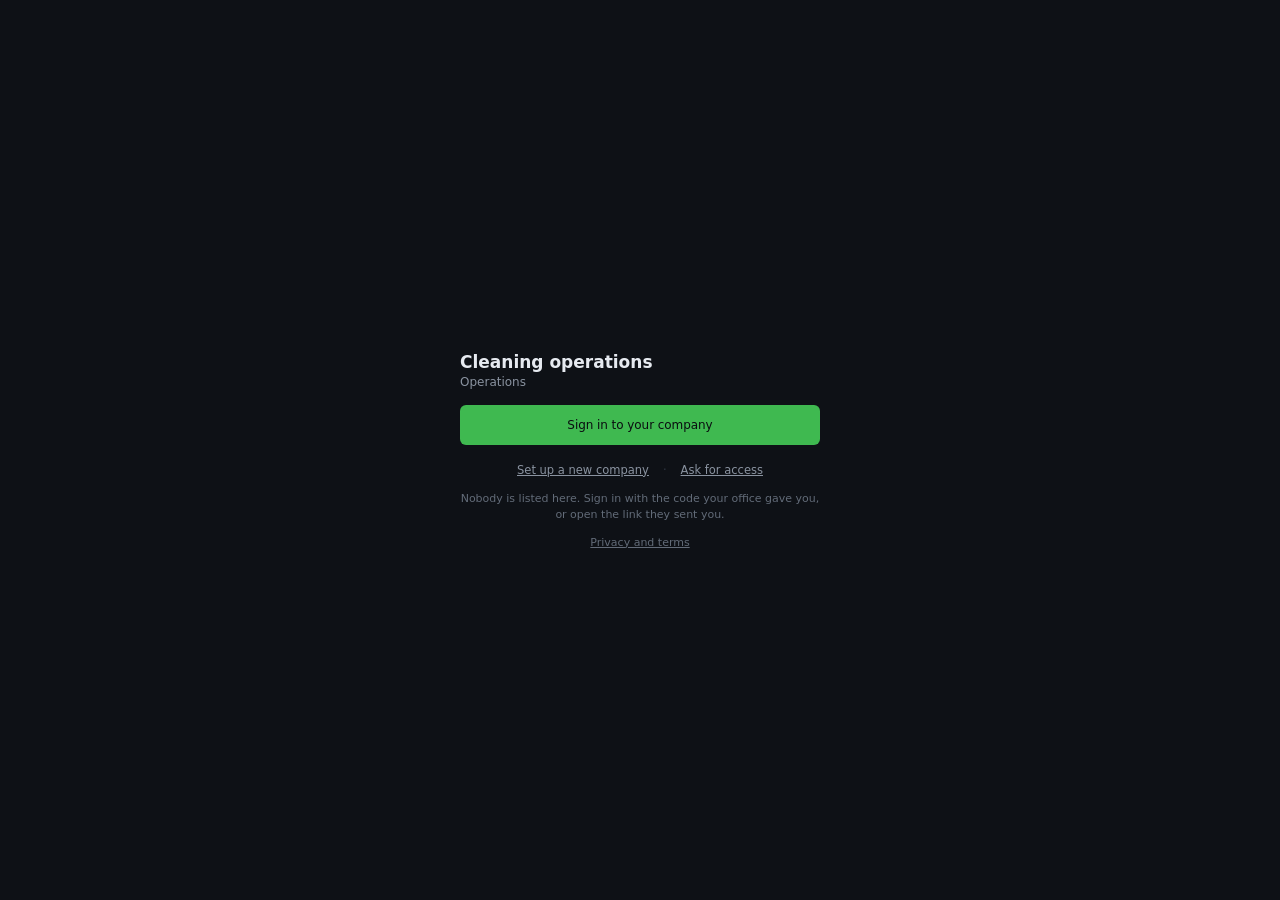
==== commit a190caea: "Add files via upload" ====
--- a/index.html
+++ b/index.html
@@ -1,3 +1,6 @@
+<!doctype html>
+<html lang="en">
+<head>
 <meta charset="utf-8">
 <meta name="viewport" content="width=device-width, initial-scale=1, viewport-fit=cover">
 <meta name="theme-color" content="#0C0F13">
@@ -5,7623 +8,16 @@
 <meta name="apple-mobile-web-app-status-bar-style" content="black-translucent">
 <link rel="manifest" href="manifest.json">
 <link rel="apple-touch-icon" href="icon-192.png">
-<title>Sparkle Facilities — operations</title>
-<style>
-.nav-group{width:100%;display:flex;align-items:center;gap:8px;background:none;border:0;
- color:var(--faint);font:inherit;font-size:10.5px;font-weight:600;letter-spacing:.05em;
- text-transform:uppercase;padding:11px 13px 5px;cursor:pointer;text-align:start}
-.nav-group:hover{color:var(--muted)}
-.nav-group .chev{margin-inline-start:auto;font-size:9px;opacity:.7}
-.nav-group.open{color:var(--muted)}
-.nav-group .cnt{margin-inline-start:auto}
-
-/* A full-width panel for the sign-in, setup and code screens.
-   These were using .box, which is the 17px checklist tick — the whole
-   form was being squeezed into a square. */
-.panel{width:100%;background:var(--panel);border:1px solid var(--line);
- border-radius:var(--r);padding:15px;box-shadow:var(--sh)}
-.panel .field label{display:block;font-size:11px;color:var(--muted);margin-bottom:4px}
-.panel .field{margin-bottom:11px}
-.panel .btn{width:auto}
-.setup-steps{display:flex;gap:5px;margin-bottom:14px}
-.setup-steps i{flex:1;height:3px;border-radius:2px;background:var(--line2);display:block}
-.setup-steps i.on{background:var(--run)}
-.setup-foot{display:flex;gap:8px;margin-top:14px}
-.setup-foot .btn{flex:1;padding:12px;justify-content:center}
-.setup-foot .btn.wide{flex:2}
-/* labels everywhere should sit above their field, not flow inline */
-.field label{display:block;font-size:11px;color:var(--muted);margin-bottom:4px}
-
-/* ---------- the numbers a manager scans first ----------
-   These were falling to one per row: the grid rule only existed
-   inside the phone media queries, so on a laptop each card took
-   the full width. A dashboard you have to scroll is not a dashboard. */
-.stats{display:grid;grid-template-columns:repeat(auto-fit,minmax(148px,1fr));
- gap:8px;margin-bottom:12px;align-items:stretch}
-.stats .stat{background:var(--panel);border:1px solid var(--line);border-radius:var(--r);
- padding:10px 12px;min-width:0}
-.stats .stat .n{font-size:18px;line-height:1.15;letter-spacing:-.02em;font-weight:600;
- white-space:nowrap;overflow:hidden;text-overflow:ellipsis}
-.stats .stat .l{font-size:10.5px;color:var(--muted);margin-top:3px;line-height:1.3}
-.stats .stat div:last-child{font-size:9.5px;color:var(--faint);line-height:1.3}
-
-/* the bar rows on Metrics were also taller than they needed to be */
-.card .barrow{padding:6px 13px}
-
-@import url('https://fonts.googleapis.com/css2?family=IBM+Plex+Mono:wght@400;500&family=Instrument+Sans:wght@400;500;600;700&family=Noto+Sans+Arabic:wght@400;500;600&family=Noto+Sans+Devanagari:wght@400;500&display=swap');
-:root{
- /* graphite base — read at night in an office, and in a dim stairwell */
- --bg:#0E1116;--panel:#171B22;--panel2:#1E242D;--line:#242B35;--line2:#303844;
- --text:#E6EAF0;--muted:#8A93A0;--faint:#626B78;
- /* state is the product: each condition gets its own colour, not one accent */
- --run:#58A6FF;      /* work in progress */
- --done:#3FB950;     /* finished and verified */
- --late:#D29922;     /* behind schedule */
- --stop:#F85149;     /* a problem, or a dispute */
- --money:#E3B341;    /* cash, kept distinct from status */
- /* aliases so existing markup keeps working */
- --teal:#3FB950;--gold:#E3B341;--red:#F85149;--amber:#D29922;
- --r:9px;--r-sm:6px;
- --sh:0 1px 0 rgba(255,255,255,.03) inset;
-}
-*{box-sizing:border-box}html,body{margin:0;padding:0}
-body{background:var(--bg);color:var(--text);
- font-family:'Instrument Sans',system-ui,-apple-system,sans-serif;font-size:13px;
- -webkit-font-smoothing:antialiased;font-variant-numeric:tabular-nums}
-/* money and clock times line up in columns without needing a mono face */
-.num,.mono,.st,.elapsed,td.num,.n{font-variant-numeric:tabular-nums}
-.mono{font-family:'IBM Plex Mono',ui-monospace,monospace;font-variant-numeric:tabular-nums;letter-spacing:-.01em}
-[dir] .id{font-family:'IBM Plex Mono',monospace;font-size:10.5px;color:var(--faint)}
-[dir=rtl]{font-family:'Noto Sans Arabic','Instrument Sans',sans-serif}
-svg.i{width:15px;height:15px;stroke:currentColor;fill:none;stroke-width:1.7;stroke-linecap:round;stroke-linejoin:round;flex:0 0 15px}
-.login{min-height:100vh;display:grid;place-items:center;padding:20px}
-.lbox{width:100%;max-width:360px}.lhead{margin-bottom:16px}
-.lhead h1{margin:0;font-size:17px;font-weight:600}.lhead p{margin:3px 0 0;font-size:12px;color:var(--muted)}
-.who{display:flex;align-items:center;gap:10px;padding:10px 13px;border:1px solid var(--line);border-top:0;background:var(--panel);cursor:pointer;width:100%;text-align:left;color:var(--text);font:inherit}
-.who:first-of-type{border-top:1px solid var(--line);border-radius:var(--r) var(--r) 0 0}
-.who:last-of-type{border-radius:0 0 var(--r) var(--r)}
-.who:hover{background:var(--panel2)}.who .r{margin-left:auto;font-size:11px;color:var(--faint)}
-.app{display:flex;min-height:100vh}
-.side{width:194px;flex:0 0 194px;background:var(--panel);border-right:1px solid var(--line);display:flex;flex-direction:column}
-.co{padding:12px 14px;border-bottom:1px solid var(--line)}
-.co b{font-size:13.5px;display:block}.co span{font-size:10.5px;color:var(--faint)}
-nav{padding:6px;flex:1}
-.nav-btn{width:100%;display:flex;align-items:center;gap:9px;background:none;border:0;color:var(--muted);font:inherit;font-size:12.5px;padding:7px 9px;border-radius:6px;cursor:pointer;text-align:left}
-.nav-btn:hover{background:var(--panel2);color:var(--text)}.nav-btn.on{background:#1E252E;color:var(--text)}
-.nav-btn .cnt{margin-left:auto;font-size:10.5px;color:var(--faint)}.nav-btn .cnt.hot{color:var(--red);font-weight:600}
-.side-foot{padding:10px 14px;border-top:1px solid var(--line);font-size:11px;color:var(--faint)}
-.side-foot button{background:none;border:0;color:var(--muted);font:inherit;font-size:11px;cursor:pointer;padding:0;margin-top:3px;text-decoration:underline}
-.main{flex:1;min-width:0;display:flex;flex-direction:column}
-.top{display:flex;align-items:baseline;gap:10px;padding:12px 18px 0;flex-wrap:wrap}
-.top h2{margin:0;font-size:16px}.top .date{font-size:12px;color:var(--faint)}
-.top .tools{margin-left:auto;display:flex;align-items:center;gap:7px}
-.counts{display:flex;gap:14px;flex-wrap:wrap;padding:7px 18px 11px;border-bottom:1px solid var(--line);font-size:12px;color:var(--muted)}
-.counts b{color:var(--text);margin-right:3px}.counts .bad b{color:var(--red)}
-.wrap{padding:14px 18px 60px;overflow:auto}
-.offline{background:#1E1A12;border-bottom:1px solid #3A3220;color:#D9A441;padding:6px 18px;font-size:12px}
-.card{background:var(--panel);border:1px solid var(--line);border-radius:var(--r);margin-bottom:12px;overflow:hidden}
-.card-h{display:flex;align-items:center;gap:8px;padding:9px 13px;border-bottom:1px solid var(--line)}
-.card-h h3{margin:0;font-size:11.5px;font-weight:600;color:var(--muted)}
-.card-h .right{margin-left:auto;display:flex;gap:6px;align-items:center}
-.card.alert{border-color:#3E2226}
-button.btn{background:var(--teal);color:#0A0D10;border:0;font:inherit;font-weight:600;font-size:12px;padding:6px 11px;border-radius:6px;cursor:pointer}
-button.btn:hover{filter:brightness(1.07)}
-button.ghost{background:none;color:var(--muted);border:1px solid var(--line2)}
-button.ghost:hover{color:var(--text)}
-button.red{background:none;color:var(--red);border:1px solid #3E2226}
-button.gold{background:var(--gold);color:#14100A}
-button.big{width:100%;padding:13px;font-size:14px;border-radius:9px}
-label.file-btn{display:block;text-align:center;cursor:pointer}label.file-btn input{display:none}
-a.wa{display:inline-flex;align-items:center;gap:5px;color:var(--muted);border:1px solid var(--line2);border-radius:6px;padding:5px 9px;font-size:11.5px;text-decoration:none}
-a.wa:hover{color:var(--text)}
-.row{display:flex;align-items:center;gap:10px;padding:9px 13px;border-bottom:1px solid var(--line)}
-.row:last-child{border-bottom:0}.row.click{cursor:pointer}.row.click:hover{background:#171C23}
-.row .grow{flex:1;min-width:0}
-.row .name{font-weight:500;font-size:13px;display:flex;align-items:center;gap:7px;flex-wrap:wrap}
-.row .meta{font-size:11px;color:var(--faint);margin-top:2px;display:flex;gap:10px;flex-wrap:wrap}
-.row.late{box-shadow:inset 2px 0 0 var(--red)}
-.dot{width:6px;height:6px;border-radius:50%;flex:0 0 6px;background:var(--faint)}
-.dot.run{background:var(--teal)}.dot.prob{background:var(--red)}.dot.gold{background:var(--gold)}
-.st{font-size:11px;color:var(--muted)}.st.bad{color:var(--red)}.st.run{color:var(--teal)}
-.pill{font-size:9.5px;letter-spacing:.4px;text-transform:uppercase;border:1px solid var(--line2);color:var(--faint);border-radius:3px;padding:1px 5px}
-.pill.prem{border-color:#4A3D18;color:var(--gold)}
-.av{width:26px;height:26px;flex:0 0 26px;border-radius:50%;display:grid;place-items:center;font-size:10px;font-weight:600;background:#242C36;color:var(--muted)}
-.prog{height:2px;background:var(--line2);border-radius:2px;margin-top:6px;max-width:190px}
-.prog i{display:block;height:100%;background:var(--teal);border-radius:2px}.prog.low i{background:var(--red)}
-table{width:100%;border-collapse:collapse}
-th{text-align:left;font-size:10.5px;color:var(--faint);font-weight:500;padding:8px 13px;border-bottom:1px solid var(--line)}
-td{padding:8px 13px;border-bottom:1px solid var(--line);font-size:12.5px}
-tr:last-child td{border-bottom:0}td.num,th.num{text-align:right}
-.photos{display:flex;gap:6px;flex-wrap:wrap;margin-top:7px}
-.ph{width:54px;height:54px;border-radius:6px;overflow:hidden;position:relative;border:1px solid var(--line2);background:#1A2029}
-.ph img{width:100%;height:100%;object-fit:cover;display:block}
-.ph em{position:absolute;bottom:0;left:0;right:0;background:rgba(8,11,15,.82);font-size:8px;font-style:normal;text-align:center;color:var(--muted)}
-.ph.slot{display:grid;place-items:center;font-size:9px;color:var(--faint);border-style:dashed}
-.check{display:flex;align-items:center;gap:10px;padding:9px 13px;border-bottom:1px solid var(--line);cursor:pointer;user-select:none}
-.check:last-child{border-bottom:0}.check:hover{background:#171C23}
-.box{width:17px;height:17px;flex:0 0 17px;border:1.5px solid #39424D;border-radius:4px;display:grid;place-items:center;font-size:11px;color:transparent}
-.check.on .box{background:var(--teal);border-color:var(--teal);color:#0A0D10}
-.check.on .lbl{color:var(--faint)}
-.check .extra{margin-left:auto;font-size:9px;color:var(--gold);letter-spacing:.3px}
-.phone{max-width:380px;margin:0 auto;background:var(--panel);border:1px solid var(--line);border-radius:14px;overflow:hidden}
-.phone-h{padding:12px 14px;border-bottom:1px solid var(--line);display:flex;align-items:center;gap:9px}
-.jobcard{padding:14px}.jobcard .where{font-size:17px;font-weight:600}
-.jobcard .what{font-size:12px;color:var(--muted);margin:2px 0 12px}
-.access{background:#171C23;border:1px solid var(--line);border-radius:7px;padding:10px 11px;margin-bottom:12px}
-.access h5{margin:0 0 6px;font-size:10.5px;color:var(--faint);font-weight:600;letter-spacing:.4px;text-transform:uppercase}
-.access .l{display:flex;gap:9px;font-size:12px;padding:2px 0}
-.access .l span:first-child{color:var(--faint);min-width:72px}
-.geo{border:1px solid var(--line2);border-radius:7px;padding:9px 11px;margin-bottom:11px;font-size:11.5px;color:var(--muted)}
-.geo.ok{border-color:#1E4433;color:var(--teal)}.geo.warn{border-color:#3E2226;color:var(--red)}
-.elapsed{text-align:center;font-size:27px;font-weight:600;padding:4px 0 2px}
-.elapsed span{font-size:11.5px;color:var(--faint);display:block;font-weight:400;margin-top:2px}
-.stars{display:flex;gap:4px;justify-content:center;margin:8px 0}
-.star{background:none;border:0;font-size:23px;color:#333B45;cursor:pointer;padding:0;line-height:1}.star.on{color:var(--teal)}
-.tiers{display:grid;grid-template-columns:1fr 1fr;gap:8px}
-.tier{border:1px solid var(--line2);border-radius:8px;padding:11px;cursor:pointer;background:none;color:var(--text);font:inherit;text-align:left}
-.tier.on{border-color:var(--teal)}.tier.on.prem{border-color:var(--gold)}
-.tier b{display:block;font-size:13px;margin-bottom:2px}
-.tier .p{font-size:11px;color:var(--faint);margin-bottom:6px}
-.tier ul{margin:0;padding-left:14px;font-size:11px;color:var(--muted);line-height:1.5}
-.mask{position:fixed;inset:0;background:rgba(4,6,9,.78);display:grid;place-items:center;padding:16px;z-index:50}
-.modal{background:var(--panel);border:1px solid var(--line2);border-radius:11px;width:100%;max-width:430px;max-height:88vh;overflow:auto}
-.modal-h{padding:12px 15px;border-bottom:1px solid var(--line);font-weight:600;font-size:13.5px;display:flex;gap:9px;align-items:center}
-.modal-h .x{margin-left:auto;background:none;border:0;color:var(--muted);font-size:17px;cursor:pointer;line-height:1}
-.modal-b{padding:14px 15px}
-.modal-f{padding:11px 15px;border-top:1px solid var(--line);display:flex;gap:7px;justify-content:flex-end;flex-wrap:wrap}
-label{display:block;font-size:10.5px;color:var(--muted);margin-bottom:4px}
-input,select,textarea{width:100%;background:var(--bg);border:1px solid var(--line2);color:var(--text);font:inherit;font-size:12.5px;padding:8px 10px;border-radius:6px}
-textarea{min-height:58px;resize:vertical}
-input:focus,select:focus,textarea:focus{outline:1.5px solid var(--teal);outline-offset:-1px}
-.field{margin-bottom:10px}.two{display:grid;grid-template-columns:1fr 1fr;gap:9px}
-.probs{display:grid;grid-template-columns:1fr 1fr;gap:7px}
-.prob{background:none;border:1px solid var(--line2);color:var(--text);font:inherit;font-size:12px;padding:9px;border-radius:6px;cursor:pointer;text-align:left}
-.prob.on{border-color:var(--red);background:#1C1417}
-.days{display:flex;gap:4px}
-.day{flex:1;background:var(--bg);border:1px solid var(--line2);color:var(--muted);font:inherit;font-size:11px;padding:7px 0;border-radius:5px;cursor:pointer}
-.day.on{border-color:var(--teal);color:var(--teal)}
-.kv{display:flex;justify-content:space-between;gap:12px;padding:6px 0;border-bottom:1px solid var(--line);font-size:12.5px}
-.kv:last-child{border-bottom:0}.kv span:first-child{color:var(--faint)}
-.empty{padding:26px;text-align:center;color:var(--faint);font-size:12.5px}
-.empty b{display:block;color:var(--muted);margin-bottom:3px}
-.toast{position:fixed;bottom:18px;left:50%;transform:translateX(-50%);background:var(--panel2);border:1px solid var(--line2);padding:9px 15px;border-radius:7px;font-size:12.5px;z-index:60;max-width:92vw}
-pre.csv{background:var(--bg);border:1px solid var(--line);border-radius:6px;padding:10px;font-size:10.5px;overflow:auto;max-height:220px;color:var(--muted);white-space:pre;font-family:'IBM Plex Mono',monospace}
-:focus-visible{outline:1.5px solid var(--teal);outline-offset:2px}
-[dir=rtl] .side{border-right:0;border-left:1px solid var(--line)}
-[dir=rtl] .nav-btn{text-align:right}
-[dir=rtl] .nav-btn.on{box-shadow:none}
-[dir=rtl] .nav-btn .cnt{margin-left:0;margin-right:auto}
-[dir=rtl] .card-h .right,[dir=rtl] .top .tools{margin-left:0;margin-right:auto}
-[dir=rtl] .row.late{box-shadow:inset -2px 0 0 var(--red)}
-[dir=rtl] th,[dir=rtl] td{text-align:right}
-[dir=rtl] td.num,[dir=rtl] th.num{text-align:left}
-[dir=rtl] .counts span[style*="margin-left:auto"]{margin-left:0!important;margin-right:auto}
-[dir=rtl] .access .l span:first-child{text-align:right}
-/* ---------- the row is the atom of this product ---------- */
-/* a state edge reads faster than a floating dot and survives sunlight */
-.row{position:relative;transition:background .12s ease}
-.row::before{content:'';position:absolute;inset-inline-start:0;top:0;bottom:0;width:3px;background:transparent}
-.row:hover{background:#1A1F27}
-.row .dot.run ~ *{}
-.row:has(.dot.run)::before{background:var(--run)}
-.row:has(.dot.prob)::before{background:var(--stop)}
-.row:has(.dot.gold)::before{background:var(--money)}
-.row .name{letter-spacing:-.006em}
-.row .meta{color:var(--muted)}
-.row .meta span+span::before{content:'';display:inline-block;width:3px;height:3px;border-radius:50%;
- background:var(--faint);vertical-align:middle;margin:0 7px 2px}
-
-/* ---------- cards: quieter headers, clearer edges ---------- */
-.card{box-shadow:var(--sh)}
-.card-h{border-bottom:1px solid var(--line);background:linear-gradient(180deg,#1A1F27,transparent)}
-.card-h h3{letter-spacing:-.01em;font-weight:600}
-.card.alert{border-color:#4A2226;box-shadow:0 0 0 1px rgba(248,81,73,.08)}
-
-/* ---------- tables read like a board ---------- */
-table{border-collapse:separate;border-spacing:0}
-th{position:sticky;top:0;z-index:1;background:var(--panel);
- font-weight:500;font-size:10.5px;letter-spacing:.02em;color:var(--faint)}
-tbody tr:nth-child(even) td,table tr:nth-child(even) td{background:rgba(255,255,255,.012)}
-td{border-bottom:1px solid var(--line)}
-tr:last-child td{border-bottom:0}
-
-/* ---------- state chips ---------- */
-.st{font-size:11px;color:var(--muted);white-space:nowrap}
-.st.run{color:var(--run)}
-.pill{font-size:9.5px;font-weight:600;letter-spacing:.03em;padding:2px 6px;border-radius:4px;
- border:1px solid var(--line2);color:var(--muted);margin-inline-start:7px;vertical-align:1px}
-.pill.prem{border-color:#5A4A18;color:var(--money);background:rgba(227,179,65,.07)}
-
-/* ---------- buttons: one clear primary, everything else quiet ---------- */
-button.btn,.btn{border-radius:var(--r-sm);font-weight:500;letter-spacing:-.005em;
- transition:background .12s ease,border-color .12s ease}
-button.btn:active{transform:translateY(.5px)}
-.btn.ghost:hover{border-color:var(--line2);background:#1E242D}
-.btn.gold{background:var(--money);color:#241C05;border-color:var(--money)}
-.btn.red{background:var(--stop);border-color:var(--stop);color:#fff}
-
-/* ---------- keyboard users can see where they are ---------- */
-:focus-visible{outline:2px solid var(--run);outline-offset:2px;border-radius:4px}
-button:focus-visible,a:focus-visible,input:focus-visible,select:focus-visible,textarea:focus-visible{
- outline:2px solid var(--run);outline-offset:1px}
-input:focus,select:focus,textarea:focus{border-color:var(--run);outline:none}
-
-/* ---------- progress: how much of the job is actually done ---------- */
-.bar{height:3px;background:var(--line2);border-radius:2px;overflow:hidden}
-.bar>i{display:block;height:100%;background:var(--run);border-radius:2px;transition:width .3s ease}
-
-/* ---------- empty screens are an invitation, not an apology ---------- */
-.empty{color:var(--muted);text-align:center;padding:26px 18px;font-size:12.5px;line-height:1.55}
-.empty b{display:block;color:var(--text);font-size:13.5px;font-weight:600;margin-bottom:4px;letter-spacing:-.01em}
-
-/* ---------- the numbers a manager checks first ---------- */
-.stat .n{letter-spacing:-.02em;font-weight:600}
-.stat .l{font-size:10.5px;color:var(--faint);margin-top:2px}
-.counts b{font-weight:600}
-
-/* ---------- the cleaner's screen: bigger, calmer, one thing at a time ---------- */
-.phone .jobcard{box-shadow:0 8px 30px rgba(0,0,0,.35)}
-.check{transition:background .12s ease,border-color .12s ease}
-.check.on{border-color:#1E3D22;background:rgba(63,185,80,.06)}
-.check.on .box{background:var(--done);border-color:var(--done);color:#0B1A0E}
-.elapsed{letter-spacing:-.02em}
-
-/* ---------- motion only where it answers an action ---------- */
-@media(prefers-reduced-motion:reduce){*{transition:none!important;animation:none!important}}
-
-/* ---- phones ---- */
-@media(max-width:820px){
- body{font-size:13.5px}
- .wrap{padding:12px 11px 80px}
- /* tables must scroll, not get cut off */
- .card{overflow:visible}
- .card table{display:block;overflow-x:auto;-webkit-overflow-scrolling:touch;white-space:nowrap;max-width:100%}
- .card table th,.card table td{padding:8px 10px}
- /* rows: let the buttons wrap under the text instead of squashing it */
- .row{flex-wrap:wrap;gap:7px;padding:10px 12px}
- .row .grow{flex:1 1 100%;min-width:0}
- .row .name{font-size:13.5px}
- .row .meta{font-size:11px}
- .row .btn,.row button.btn,.row .wa{flex:0 0 auto}
- .card-h{flex-wrap:wrap}
- .card-h .right{width:100%;margin-left:0;margin-top:6px}
- [dir=rtl] .card-h .right{margin-right:0}
- /* touch targets */
- button.btn{padding:9px 13px;font-size:13px}
- button.mini{padding:7px 11px}
- .nav-btn{padding:9px 12px;font-size:13px}
- input,select,textarea{font-size:16px;padding:11px}   /* 16px stops iOS zooming on focus */
- .check{padding:13px 12px}
- .box{width:21px;height:21px;flex:0 0 21px}
- .phone{max-width:100%;border-radius:0;border-left:0;border-right:0}
- .stats{grid-template-columns:1fr 1fr;gap:8px}
- .counts{gap:10px;font-size:11.5px;padding:6px 11px 9px}
- .counts span[style*="margin-left:auto"]{margin-left:0!important;width:100%}
- .modal{max-height:92vh;border-radius:12px}
- .modal-f{position:sticky;bottom:0;background:var(--panel)}
- .ph{width:64px;height:64px}
- .top{padding:11px 12px 0}
- .top h2{font-size:17px}
- iframe{max-width:100%}
-}
-@media(max-width:420px){
- .stats{grid-template-columns:1fr}
- .tiers{grid-template-columns:1fr}
- .row .name{flex-wrap:wrap}
-}
-@media(max-width:820px){.app{flex-direction:column}
- .side{width:100%;flex:none;flex-direction:row;align-items:center;overflow-x:auto;border-right:0;border-bottom:1px solid var(--line)}
- .co{border-bottom:0;border-right:1px solid var(--line);white-space:nowrap}
- nav{display:flex;padding:6px;gap:3px}.nav-btn{width:auto;white-space:nowrap}
- .side-foot{display:none}.probs,.two,.tiers{grid-template-columns:1fr}}
-</style>
+<title>Cleaning operations</title>
+<link rel="stylesheet" href="app.css">
+</head>
+<body>
 <div id="root"></div>
-<script>
-var KEY='cleanos:v4',PKEY='cleanos:v4:photos',MIN=60000,TRN='100472913800003';
-var IC={board:'<path d="M3 3h7v7H3zM14 3h7v4h-7zM14 11h7v10h-7zM3 14h7v7H3z"/>',
-list:'<path d="M8 6h13M8 12h13M8 18h13M3 6h.01M3 12h.01M3 18h.01"/>',
-repeat:'<path d="M17 2l4 4-4 4"/><path d="M3 11v-1a4 4 0 014-4h14M7 22l-4-4 4-4"/><path d="M21 13v1a4 4 0 01-4 4H3"/>',
-users:'<path d="M16 21v-2a4 4 0 00-4-4H6a4 4 0 00-4 4v2"/><circle cx="9" cy="7" r="4"/><path d="M22 21v-2a4 4 0 00-3-3.87"/>',
-alert:'<path d="M10.3 3.9L1.8 18a2 2 0 001.7 3h17a2 2 0 001.7-3L14.7 3.9a2 2 0 00-3.4 0z"/><path d="M12 9v4M12 17h.01"/>',
-box:'<path d="M21 16V8a2 2 0 00-1-1.7l-7-4a2 2 0 00-2 0l-7 4A2 2 0 003 8v8a2 2 0 001 1.7l7 4a2 2 0 002 0l7-4A2 2 0 0021 16z"/><path d="M3.3 7L12 12l8.7-5M12 22V12"/>',
-receipt:'<path d="M4 2v20l2-1 2 1 2-1 2 1 2-1 2 1 2-1V2l-2 1-2-1-2 1-2-1-2 1-2-1z"/><path d="M8 8h8M8 12h8M8 16h5"/>',
-clock:'<circle cx="12" cy="12" r="9"/><path d="M12 7v5l3 2"/>',
-bell:'<path d="M18 8a6 6 0 10-12 0c0 7-3 9-3 9h18s-3-2-3-9"/><path d="M13.7 21a2 2 0 01-3.4 0"/>',
-wa:'<path d="M21 11.5a8.4 8.4 0 01-12.7 7.2L3 20.5l1.8-5.2A8.5 8.5 0 1121 11.5z"/>',
-down:'<path d="M21 15v4a2 2 0 01-2 2H5a2 2 0 01-2-2v-4M7 10l5 5 5-5M12 15V3"/>',
-key:'<circle cx="7.5" cy="15.5" r="4.5"/><path d="M10.7 12.3L21 2M17 6l3 3"/>',
-pin:'<path d="M20 10c0 6-8 12-8 12s-8-6-8-12a8 8 0 1116 0z"/><circle cx="12" cy="10" r="3"/>',
-zap:'<path d="M13 2L3 14h8l-1 8 10-12h-8l1-8z"/>',
-gear:'<circle cx="12" cy="12" r="3"/><path d="M19.4 15a1.6 1.6 0 00.3 1.8l.1.1a2 2 0 11-2.8 2.8l-.1-.1a1.6 1.6 0 00-1.8-.3 1.6 1.6 0 00-1 1.5V21a2 2 0 11-4 0v-.1A1.6 1.6 0 008 19.4a1.6 1.6 0 00-1.8.3l-.1.1a2 2 0 11-2.8-2.8l.1-.1a1.6 1.6 0 00.3-1.8 1.6 1.6 0 00-1.5-1H2a2 2 0 110-4h.1A1.6 1.6 0 004.6 8a1.6 1.6 0 00-.3-1.8l-.1-.1a2 2 0 112.8-2.8l.1.1a1.6 1.6 0 001.8.3H9a1.6 1.6 0 001-1.5V2a2 2 0 114 0v.1a1.6 1.6 0 001 1.5 1.6 1.6 0 001.8-.3l.1-.1a2 2 0 112.8 2.8l-.1.1a1.6 1.6 0 00-.3 1.8V9a1.6 1.6 0 001.5 1H22a2 2 0 110 4h-.1a1.6 1.6 0 00-1.5 1z"/>',
-card:'<rect x="2" y="5" width="20" height="14" rx="2"/><path d="M2 10h20"/>'};
-function ic(n){return '<svg class="i" viewBox="0 0 24 24">'+(IC[n]||'')+'</svg>'}
-
-var TIERS={
- standard:{name:'Standard',mult:1,arrive:'2-hour window',photos:6,guarantee:24,senior:false,
-  extras:[],blurb:'The regular clean'},
- premium:{name:'Premium',mult:1.55,arrive:'30-minute window',photos:12,guarantee:72,senior:true,
-  extras:['inside_fridge','inside_oven','balcony','skirting'],blurb:'Senior cleaner, deeper list, 24h re-clean guarantee'}
-};
-
-/* ------------------------------------------------------------
-   Country settings. Everything country-specific lives here so
-   nothing is hard-coded in the screens. Adding a country is a
-   line in this table, not a code change.
-   ------------------------------------------------------------ */
-
-/* ------------------------------------------------------------
-   Manager and customer interface strings.
-   The cleaner app has its own dictionary (T) with five languages.
-   This one covers the office screens.
-   ------------------------------------------------------------ */
-
-var FALLBACK_EN={
- req_title:'Ask your cleaning company for access',
- req_sub:'They will confirm it and send you a link. Nothing is shared until they do.',
- req_which:'Company id',req_yourname:'Your name or company',req_prop:'Which property',
- req_send:'Send the request',req_need:'Company id and your name, please.',
- req_sent:'Request sent.',req_sentsub:'The office will confirm it and send you your link.',
- req_nocompany:'No company with that id.',req_failed:'Could not send it. Try again later.',
- req_waiting:'Access requests',req_approve:'Approve',req_refuse:'Refuse',
- req_approved:'Approved.',req_sendlink:'Send them their link from People and access.',
- req_setpin:'Set them a PIN in Sign-in links.',
- g_work:'Work',g_places:'Places',g_people:'People',g_money:'Money',g_admin:'Admin',
-
- am_trade:'What it covers',am_anytrade:'Any work',
-
- nav_assets:'Units & contracts',title_assets:'Units & contracts',
- as_title:'Units on site',as_add:'Add a unit',as_units:'units',as_none:'No units logged.',
- as_nonesub:'Log each air conditioner, water heater or machine you look after. Then the app tells you when each one is due.',
- as_kind:'Type',as_where:'Which one',as_whereex:'Living room split, bedroom 2',
- as_make:'Make',as_model:'Model',as_serial:'Serial number',as_installed:'Installed',
- as_serviceevery:'Service every (months)',as_last:'last serviced',as_never:'never serviced',
- as_months:'months',as_every:'every',as_visits:'visits',as_need:'Property and a name, please.',
- as_added:'Unit logged.',as_note:'Setting the last service date starts the clock. Leave it empty if it has never been done.',
- as_due:'Units due for service',as_plan:'Raise the visits',as_planned:'visits raised',
- as_alreadyplanned:'Those properties already have a visit booked.',as_nonedue:'Nothing due yet.',
- as_overdue:'days overdue',as_in:'in',as_onthisjob:'Which units were serviced',
- am_title:'Annual contracts',am_add:'New contract',am_none:'No contracts.',
- am_nonesub:'The Dubai model: the customer pays once a year for an agreed number of visits.',
- am_from:'From',am_to:'To',am_visits:'Visits included',am_value:'Contract value',
- am_covers:'What it covers',am_coversex:'6 splits, filters and gas included',
- am_visitsused:'visits used',am_left:'left',am_exhausted:'contract used up',
- am_end:'End it',am_added:'Contract added.',am_needcust:'Which customer?',
- am_note:'Every finished job for this customer inside the dates counts as one visit.',
-
- td_title:'What work you do',td_note:'this sets the services and the checklists',
- td_which:'Which trade',td_now:'Now set up for',td_keepone:'Keep at least one trade.',
-
- gl_link:'Link an address',gl_linked_short:'Linked',
- gl_ask:'Which email or phone number will they sign in with? Leave empty to unlink.',
- gl_linked:'Linked. They can now sign in with Google or their phone from any device.',
- gl_unlinked:'Unlinked.',
-
- mt_mine:'This is my own device — show my team',
-
- wz_step:'Step',
-
- mt_apptitle:'Cleaning operations',
- mt_privacy:'Nobody is listed here. Sign in with the code your office gave you, or open the link they sent you.',
- mt_warnlist:'This will list every cleaner and customer on this device\u2019s sign-in screen, to anyone who opens it. Only do this on a device you control. Continue?',
- 
-
- mt_signin:'Sign in to your company',mt_signinsub:'Use the company id and the code your office gave you.',
- mt_yourcode:'Your personal code',mt_enter:'Sign in',mt_needboth:'Both the company id and your code, please.',
- mt_asknote:'Each person has their own code. It is not shared with anyone else in the company.',
- mt_device:'This device',mt_setupfor:'set up for',mt_nows:'not linked to a company yet',
- mt_switch:'Switch company',mt_switchask:'This clears everything for the current company from this device. Continue?',
- mt_switched:'Cleared. Sign in to another company.',
- mt_wrongws:'That code belongs to a different company.',
- mt_hidelist:'Hide the team list',mt_showlist:'Show the team list',
- mt_listshown:'team listed on this device',mt_listhidden:'team hidden on this device',
- mt_hidden:'Sign in with your own code. The team is not listed on this device.',
-
- ro_title:'Driving between jobs',ro_stops:'stops',ro_save:'save',ro_fix:'Reorder the day',
- ro_good:'already in a sensible order',ro_none:'Nothing to route.',
- ro_nonesub:'Assign some jobs and pin the properties on the map first.',
- ro_nopin:'not on the map',ro_total:'All cleaners today',ro_driving:'total driving between stops',
- ro_done:'Reordered. Saved about',ro_toofew:'Needs at least three stops to be worth reordering.',
- ro_look:'Look at it',ro_note:'The stops are in a longer order than they need to be. Reordering keeps the same time slots but cuts the driving.',
- e_route:'{a} route reordered, {k} km saved',
-
- k_skipped:'left running, not counted',
-
- pn_notyet:'not posted today',
-
- mb_title:'People and access',mb_active:'people with access',mb_none:'nobody set up yet',
- mb_load:'Refresh',mb_seed:'Create access for everyone',mb_made:'people given their own access',
- mb_allthere:'Everyone already has access.',mb_added:'Added.',mb_failed:'The database refused that.',
- mb_needcloud:'Turn on live sync first.',mb_loaded:'people loaded',mb_link:'Their link',
- mb_revoke:'Revoke',mb_confirm:'They will lose access immediately. Continue?',
- mb_revoked:'Access revoked.',mb_off:'revoked',
- tk_bad:'That link is no longer valid. Ask for a new one.',
- ph_title:'Photograph storage',ph_ondevice:'on this device',ph_incloud:'safely in the database',
- ph_free:'Free up space',ph_kept:'kept because they are not uploaded yet',
-
- un_title:'You can undo the last change',un_btn:'Undo',un_done:'Undone:',
- un_nothing:'Nothing to undo.',un_failed:'Could not undo that.',
- q_synced:'changes made offline are now saved',
- ph_needcloud:'Turn on live sync first, so photos are safe in the cloud.',
- ph_freed:'KB freed on this device',
- bk_selected:'jobs selected',bk_assignto:'Assign to...',bk_moveto:'Move to...',
- bk_assigned:'jobs reassigned',bk_moved:'jobs moved to',bk_cancelled:'jobs cancelled',
- bk_confirmcancel:'jobs will be cancelled. Continue?',bk_clear:'Clear',bk_bulk:'cancelled in bulk',
- cp_btn:'Copy this day to...',cp_confirm:'jobs will be copied to',cp_done:'jobs copied to',
- cp_nothing:'Nothing on that day to copy.',
- pn_title:'Tasks that repeat',pn_add:'Repeating task',pn_or:'or describe your own',
- pn_fee:'Fixed price (leave empty to ask for offers)',pn_needday:'Pick at least one day.',
- pn_added:'It will be posted on those days.',pn_run:'Post today\u2019s',pn_created:'tasks posted',
- pn_none:'Nothing due today.',pn_last:'last posted',pn_auto:'Repeating task',
- pn_note:'Press "Post today\u2019s" each morning, or whenever you open the app.',
- cn_title:'Notes',cn_add:'Add a note',cn_ask:'What should we remember about them?',
- cn_added:'Note added.',cn_history:'Their jobs',cn_nojobs:'No jobs yet.',cn_open:'Open',
- cm_btn:'Before and after',cm_before:'Before',cm_after:'After',cm_none:'none',
- cm_note:'Photos taken before the checklist was half done are counted as before.',
- lb_title:'How the team is doing',lb_note:'rating, on time, photos, disputes',
- lg_btn:'Ledger for the accountant',
-
- ds_title:'Tonight\u2019s summary',ds_send:'Send to the office',ds_done:'Finished:',
- ds_running:'Still running:',ds_problems:'Problems:',ds_booked:'Booked today:',ds_owed:'Outstanding:',
- ds_tomorrow:'Tomorrow:',ds_unassigned:'with nobody assigned',ds_low:'Running low:',
- ds_docs:'documents expiring within a month',ds_nophone:'Add an office number in Settings first.',
- pf_share:'Send the proof',pf_job:'Job at',pf_arrived:'arrived',pf_left:'left',
- pf_gps:'Checked in within',pf_items:'Checklist:',pf_photos:'Photos:',pf_rated:'Customer rated it',
- wz_title:'Set up your company',wz_start:'Set up a new company',
- wz_company:'Company name',wz_companyex:'Blue Bay Cleaning Ltd',
- wz_note1:'This sets the currency, tax rate and week start for you.',
- wz_crewnote:'One cleaner per line: name, phone, language.',
- wz_crewex:'Marie Louis, 23057001122, en\nAhmed Hassan, 971502248871, ur',
- wz_langs:'Languages: en, ar, hi, ur, tl',
- wz_propnote:'One property per line: name, area, customer. Leave blank for now if you prefer.',
- wz_propex:'Villa Cocos, Blue Bay, Ocean Villas Ltd\nApartment 3B, Flic en Flac,',
- wz_needname:'What is the company called?',wz_needcrew:'Add at least one cleaner.',
- wz_ready:'This clears the demo and starts your company. You can change anything afterwards.',
- wz_next:'Next',wz_back:'Back',wz_finish:'Create it',wz_done:'Ready. Add your first job.',
-
- b_import:'Choose a CSV',
- pr_btn:'Print the day',pr_signed:'Signed',pr_blocked:'Your browser blocked the print window.',
- sp_title:'Suppliers',sp_items:'items',sp_low:'running low',sp_number:'Number',
- sp_nonumber:'no number saved',sp_send:'Order',sp_ask:'WhatsApp number for',
- sp_saved:'Number saved.',sp_cleared:'Number removed.',sp_order:'Please can we order:',
- eta_ask:'Tell the customer how long',eta_told:'Customer told:',eta_mins:'minutes',
- eta_sent:'Customer told.',eta_line1:'About your clean at',eta_line2:'The cleaner will be there in about',
- eta_line3:'We will message again on arrival.',e_eta:'{p} — customer told {m} minutes',
-
- ed_title:'Change this job',ed_save:'Save the change',ed_saved:'Job updated.',
- fd_title:'Find anything',fd_ph:'Property, customer, cleaner, invoice, job number',
- fd_type:'Type at least two letters.',fd_typesub:'It searches jobs, tasks, customers, properties, staff and invoices.',
- fd_nothing:'Nothing matches that.',fd_nothingsub:'Try part of a name or a job number.',
- bu_title:'Nothing has been backed up for a week',
- bu_note:'Everything is stored in this browser. If it is cleared, the data goes with it. Download a copy now, or turn on live sync.',
- bu_now:'Download a backup',bu_export:'Backup everything',bu_last:'last saved',bu_never:'never saved out',
- bu_done:'Backup downloaded.',bu_failed:'Could not create the file.',
- bu_restore:'Restore from a backup',bu_restorenote:'replaces everything currently on this device',
- bu_choose:'Choose a file',bu_confirm:'This replaces everything on this device. Continue?',
- bu_restored:'Restored.',bu_badfile:'That is not a backup file.',
- bg_title:'Something is wrong with the app',bg_btn:'Report it',bg_note:'goes straight to support on WhatsApp',
- bg_help:'Say what you were doing and what happened. The screen you were on is included automatically.',
- bg_what:'What went wrong',bg_send:'Send it',bg_sent:'Opening WhatsApp.',bg_need:'Say what happened.',
- bg_subject:'Problem with the cleaning app:',bg_ctx:'Your company name, the screen and the build number are attached.',
- ic_title:'Import customers',ic_note:'a CSV with name, contact, phone, email',
- ic_added:'customers added',ic_skipped:'already there',
- e_changed:'{p} changed',
-
- tp_title:'Is anything being moved',tp_pickup:'Pick up from',tp_dropoff:'Take it to',
- tp_example:'Gold Souk, entrance 3',tp_from:'From:',tp_to:'To:',tp_go:'directions',
- tp_route:'the whole route',tp_type:'Type a place first.',tp_hereis:'Where I am now',
- tp_saved_noloc:'Saved as text — no map location found.',
-
- sh_where:'where',sh_nopin:'no location',
-
- bk_day:'Which day',bk_time:'What time',bk_at:'at',bk_other:'Somewhere else',
- bk_address:'Address of the property',bk_sent:'Request sent.',bk_sentdep:'Request sent, deposit taken:',
-
- nav_people:'Leave & docs',title_people:'Leave & docs',nav_safety:'Safety',title_safety:'Safety',
- lv_title:'Leave',lv_allowance:'Allowance',lv_taken:'Taken',lv_left:'Left',lv_book:'Book leave',
- lv_from:'First day',lv_howmany:'How many days',lv_kind:'Type',lv_days:'How many days?',
- lv_days_l:'days',lv_added:'Leave booked and blocked out on the rota.',lv_cancelled:'Leave cancelled.',
- lv_note:'Those days are marked off automatically, so nobody gets booked in.',
- dc_title:'Documents that expire',dc_add:'Add a document',dc_none:'Nothing logged.',
- dc_nonesub:'Passports, visas, licences, insurance — anything with a date on it.',
- dc_whose:'Whose',dc_kind:'What',dc_ref:'Number or reference',dc_expires:'expires',
- dc_daysleft:'days left',dc_expired:'EXPIRED',dc_daysago:'days ago',dc_needdate:'Put the expiry date in.',
- dc_added:'Logged. You will be warned 60 days before.',
- dc_note:'A warning appears on this tab 60 days before it runs out.',
- py_title:'Payroll',py_csv:'Export',py_wps:'WPS file',py_jobhrs:'Job hours',py_clockhrs:'Clocked',
- py_basic:'Basic',py_tasks:'Task share',
- py_wpsnote:'Add each cleaner\u2019s IBAN before submitting this to the bank.',
- in_title:'Incidents',in_add:'Report an incident',in_none:'Nothing reported.',
- in_nonesub:'Injuries, damage, near misses. Write them down when they happen, not later.',
- in_kind:'What kind',in_who:'Who was involved',in_nobody:'Nobody / not a person',
- in_what:'What happened',in_action:'What was done about it',in_reportedq:'Reported to the authorities or insurer',
- in_reported:'reported',in_close:'Close it',in_closed_l:'closed',in_closed:'Incident closed.',
- in_added:'Incident recorded.',in_needwhat:'Describe what happened.',
- sf_title:'Chemical safety sheets',sf_add:'Add a product',sf_none:'No products logged.',
- sf_nonesub:'Every cleaning chemical your staff use should have one. It is a legal requirement in most places.',
- sf_note:'what your staff are handling',sf_product:'Product',sf_example:'Bleach 5%',
- sf_hazard:'Hazard',sf_ppe:'Protection needed',sf_ppeex:'Gloves, eye protection, ventilate',
- sf_first:'First aid',sf_firstex:'Rinse with water for 15 minutes',sf_link:'Link to the full sheet',
- sf_open:'Open',sf_added:'Product logged.',sf_needname:'Name the product.',
- sm_title:'Statement',sm_work:'Work in the period',sm_billed:'Invoiced',
- rb_title:'Automatic invoicing',rb_run:'Run the billing',rb_none:'nothing due today',
- rb_day:'day',rb_onday:'bills on day',rb_last:'last run',rb_manual:'by hand',
- rb_on:'Set to bill on day',rb_off:'Back to invoicing by hand.',rb_nothing:'Nothing due to be billed.',
- rb_made:'invoices created.',
- e_leave:'{a} booked {d} days leave',e_incident:'{k} reported',
-
- sec_manager:'Only the office can do that.',
-
- ky_held:'keys logged',
-
- nav_sales:'Sales',title_sales:'Sales',
- sl_title:'Enquiries',sl_add:'Add an enquiry',sl_who:'Who called',sl_source:'How they found you',
- sl_none:'No open enquiries.',sl_nonesub:'Log every call asking a price. This is where work comes from.',
- sl_needname:'Who is it?',sl_added:'Enquiry logged.',sl_drop:'Drop',
- qt_title:'Quotes',qt_new:'New quote',qt_quote:'Quote them',qt_none:'No quotes yet.',
- qt_nonesub:'Price a job, send it on WhatsApp, turn it into work when they say yes.',
- qt_beds:'Bedrooms',qt_baths:'Bathrooms',qt_size:'Size in sqft (optional)',
- qt_price:'Your price',qt_once:'One-off',qt_onceoff:'one-off',qt_pervisit:'per visit',
- qt_save:'Save and send',qt_sent:'Quote saved. Send it on WhatsApp.',qt_need:'Name and property, please.',
- qt_won:'They said yes',qt_lost:'Lost it',qt_accepted:'Job created from the quote.',
- qt_validto:'valid to',qt_for:'Quote for',qt_bed:'bed',qt_bath:'bath',
- rm_title:'Reminders due tomorrow',rm_markall:'Mark all sent',rm_send:'Send',rm_done:'Mark sent',
- rm_sent:'Reminder recorded.',rm_marked:'reminders marked sent.',rm_none:'Nothing due tomorrow.',
- rm_hello:'A reminder about your clean:',rm_tomorrow:'Tomorrow at',rm_cleaner:'Cleaner:',
- rm_access:'Access:',rm_reply:'Reply here if anything needs changing.',
- rv_title:'Worth asking for a review',rv_ask_btn:'Ask',rv_done:'Mark asked',rv_sent:'Recorded.',
- rv_thanks:'Thank you for the clean at',rv_ask:'If you were happy with it, a short review would help us a lot.',
- pb_title:'Request a clean',pb_name:'Your name',pb_where:'Property or address',
- pb_whenex:'Tomorrow morning',pb_send:'Send the request',pb_need:'Name and property, please.',
- pb_thanks:'Thank you.',pb_thankssub:'We have your request and will come back to you shortly.',
- pb_link:'Booking link',
- e_quoted:'Quote sent to {c} — {m}',e_quoteaccepted:'{c} accepted a quote — {m}',e_lead:'New enquiry from {c}',
-
- cl_btn:'Checklist',cl_note:'Tick what this property needs. Leave it alone and it uses the standard list.',
- cl_addown:'Add something specific to this property',cl_example:'Clean the pool filter',
- cl_items:'items on this property',cl_added:'Added.',cl_reset:'Back to the standard list.',
- cl_resetbtn:'Use the standard list',
- nav_keys:'Keys & kit',title_keys:'Keys & kit',
- ky_title:'Key register',ky_add:'Add a key',ky_none:'No keys logged.',
- ky_nonesub:'Log every key you hold, and who has it.',ky_with:'with',ky_since:'since',
- ky_moves:'handovers',ky_hand:'Hand over',ky_office:'The office',ky_lost:'LOST',
- ky_lostbtn:'Mark lost',ky_moved:'Handover recorded.',ky_added:'Key logged.',
- ky_needprop:'Which property?',ky_akey:'Key',ky_label:'Which key',ky_labelex:'Front door / mailbox / gate fob',
- gr_title:'Equipment',gr_add:'Add equipment',gr_none:'No equipment logged.',
- gr_nonesub:'Vacuums, polishers, pressure washers — things you get back, not things you use up.',
- gr_what:'What is it',gr_example:'Karcher vacuum',gr_serial:'Serial number',gr_bought:'Bought',
- gr_service:'Next service',gr_servicedue:'service due',gr_broken:'broken',gr_report:'Report broken',
- gr_fixed:'Working again',gr_added:'Equipment logged.',gr_moved:'Moved.',gr_updated:'Updated.',
- gr_needname:'Give it a name.',
- sh_title:'Hours on the clock',sh_note:'the working day, separate from time on jobs',
- sh_today:'Today',sh_week:'7 days',sh_jobs:'On jobs',sh_status:'Now',
- sh_working:'clocked in',sh_notworking:'not clocked in',sh_already:'Already clocked in.',
- sh_notin:'You are not clocked in.',sh_in:'Clocked in.',sh_out:'Clocked out —',
- e_key:'Key for {p} handed to {a}',e_gearbroken:'{i} reported broken',
- e_clockin:'{a} clocked in',e_clockout:'{a} clocked out after {d}',
-
- tk_custom:'Something else — describe it',tk_what:'What needs doing',
- tk_example:'Move a wardrobe to the spare room',tk_needtitle:'Say what the task is.',
- tk_pricing:'Price',tk_fixed:'I set the price',tk_askprice:'Let them name a price',
- tk_asknote:'Cleaners send you their price and you pick one.',
- tk_offers:'open to offers',tk_bids:'offers',tk_from:'from',tk_noprice:'no price yet',
- tk_bid:'Name your price',tk_changebid:'Change my price',tk_sendbid:'Send my price',
- tk_yourprice:'Your price',tk_note:'Anything to add',tk_keepshare:'You keep 60% of whatever is agreed.',
- tk_seebids:'See offers',tk_accept:'Accept',tk_nobids:'No offers yet.',
- tk_nobidssub:'Cleaners will see it on their phone.',tk_askedprice:'Posted. Cleaners will send you a price.',
- of_price:'Put a price in.',of_sent:'Sent. They will let you know.',of_accepted:'Agreed at',
- e_offer:'{a} offered {m} for {t}',
-
- po_nojobs:'Nothing booked yet.',po_nojobssub:'Request a clean and the office will confirm it.',
-
- ar_title:'Archive old jobs',ar_note:'Downloads a CSV then clears finished work older than 90 days.',
- ar_btn:'Archive',ar_none:'Nothing old enough to archive.',
- ar_confirm:'finished jobs older than 90 days will be exported and removed. Continue?',
- ar_done:'jobs archived and cleared.',
-
- nav_money:'Billing',title_money:'Billing',bill_ready:'Ready to invoice',
- bill_note:'completed jobs nobody has billed yet',bill_jobs:'jobs',bill_create:'Create invoice',
- bill_allbilled:'Everything is billed.',bill_allbilledsub:'Every completed job is on an invoice.',
- bill_nothing:'Nothing to bill for them yet.',bill_made:'Invoice created:',bill_lines:'Statement',
- bill_issued:'Issued',
- pf_title:'Profit by customer',pf_note:'price, minus labour and supplies',pf_rev:'Billed',
- pf_lab:'Labour',pf_sup:'Supplies',pf_profit:'Profit',pf_margin:'Margin',
- pf_after:'after labour, supplies and expenses',pf_marginnote:'of everything billed',
- ex_title:'Expenses',ex_add:'Add expense',ex_none:'Nothing recorded.',
- ex_nonesub:'Fuel, parking, tolls — the costs that eat the margin.',
- ex_kind:'What for',ex_amountlabel:'Amount',ex_who:'Who paid',ex_company:'The company',
- ex_amount:'Enter an amount.',ex_added:'Expense recorded.',
- e_invoiced:'{c} invoiced — {m}',
-
- nav_supplies:'Supplies',title_supplies:'Supplies',inv_mykit:'What is in the van',
- inv_report:'Report what I used',inv_ask:'Ask for more',inv_low:'running low',
- inv_needs:'Needs more',inv_requested:'Asked the office for more.',
- inv_nothingused:'Put a number against what you used.',inv_thanks:'Recorded. Thank you.',
- inv_neworder:'New purchase order',inv_orders:'Purchase orders',inv_lines:'items',
- inv_receive:'Mark received',inv_receivedshort:'received',inv_received:'Stock added.',
- inv_ordered:'Purchase order raised.',inv_nolines:'Put a quantity against something.',
- inv_moves:'Stock movements',inv_value:'Stock on hand:',inv_cost:'Unit cost',inv_worth:'Value',
- inv_left:'Runs out',inv_supplier:'Supplier',inv_runsout:'about',inv_days:'days left',
- inv_order:'order',inv_quickadd:'Add 20',inv_supplier_label:'Supplier',
- inv_usednote:'Only fill in what you actually used. It keeps the van stocked.',
- inv_ordernote:'Quantities are suggested from what you have been using.',
- e_delivery:'Delivery {o} received into stock',e_supplyreq:'{a} needs more {i}',
- k_supplies:'Supplies used',k_supplynote:'cost of what jobs consumed',
-
- nav_avail:'Availability',title_avail:'Availability',av_title:'Who is working this week',
- av_note:'Tap a day to mark someone off',av_offshort:'off',av_off:'off that day',
- av_busy:'already booked at',av_free:'free',av_team:'Send more than one cleaner',
- av_people:'people on this job',av_eachmin:' min each',av_conflicts:'Clashes',
- av_none:'No clashes.',av_nonesub:'Nobody is double-booked or working on a day off.',
- av_overlaps:'overlaps with',av_offthatday:'marked off that day',
- av_anyway:'Book them anyway?',av_markedoff:'Marked off.',av_backon:'Back on the rota.',
-
- nav_schedule:'Schedule',title_schedule:'Schedule',cal_week:'The week ahead',
- cal_today:'Today',cal_tomorrow:'Tomorrow',cal_yesterday:'Yesterday',
- cal_empty:'Nothing booked.',cal_emptysub:'Add a job or generate the contracts for this day.',
- cal_contracts:'Contracts due this day',cal_generate:'Create them',cal_allmade:'all created',
- cal_made:'created',cal_notmade:'not created yet',cal_created:'jobs created for',
- cal_nothingnew:'Nothing new due that day.',cal_date:'Day',
-
- m_typeaddress:'Type an address or choose a property first.',
- m_pinhint:'Pin it and the cleaner gets directions straight to the door.',
-
- m_where:'Where is it',m_anyaddress:'Any address, anywhere — street, town, country',
- m_here:'I am here now',m_clear:'Clear the pin',m_coords:'Or paste coordinates',
- m_setpin:'Pin it',m_pinned:'Pinned at',m_badcoords:'Give it as latitude, longitude — e.g. 25.08014, 55.14012',
- m_gettingpos:'Getting your position...',m_cleared:'Pin removed.',
-
- o_addcust:'Add your customers',
-
- nav_customers:'Customers',title_customers:'Customers',cu_title:'Customers',cu_add:'Add customer',
- cu_none:'No customers yet.',cu_nonesub:'Add the companies or owners you clean for.',
- cu_props:'properties',cu_due:'outstanding',cu_needname:'The customer needs a name.',
- cu_added:'Customer added.',cu_hasjobs:'They still have jobs. Remove or reassign those first.',
- cu_direct:'Direct — one-off',cu_contact:'Contact person',
-
- nav_metrics:'Metrics',title_metrics:'Metrics',
- k_revenue:'Revenue today',k_revnote:'jobs, tasks and cancellation fees',
- k_mrr:'Recurring per month',k_mrrnote:'from contracts, before ad-hoc work',
- k_completion:'Completed',k_ontime:'On time',k_ontimenote:'started within 15 minutes',
- k_avgtime:'Average on site',k_avgnote:'per finished job',k_disputes:'Dispute rate',k_of:'of',
- k_money:'Money',k_tasks:'Quick tasks',k_cxfees:'Cancellation fees',
- k_quality:'Quality',k_photook:'Photo requirement met',k_premshare:'Premium share of jobs',
- k_rework:'Free re-cleans given',k_reworknote:'each one is a job done twice for one payment',
- k_bycleaner:'By cleaner',k_avg:'Avg',k_ontimeshort:'On time',k_photos:'Photos/job',
- k_disputesshort:'Disputes',k_export:'Export the numbers',
- k_exportnote:'One CSV with every figure on this page. This is what you show an accountant, a client or an investor.',
-
- nav_pool:'Open jobs',title_pool:'Open jobs',p_open:'Open jobs — nobody assigned',
- p_note:'First free cleaner takes it',p_waiting:'waiting for someone to take them',
- p_none:'Nothing open.',p_nonesub:'Every job today has a cleaner.',p_take:'Take it',
- p_claimed:'It is yours. It is on your job screen now.',p_taken:'Someone already took that one.',
- p_seniorsonly:'Premium jobs go to senior cleaners.',p_unassigned:'Nobody yet',
- p_leaveopen:'Leave open — anyone can take it',p_reassign:'Assign',
- p_assigned:'Assigned.',p_pooled:'Left open for anyone to take.',
- p_assignnote:'Leaving it open puts it in the pool for whoever is free first.',
- e_claimed:'{a} took the open job at {p}',e_assigned:'{p} assigned to {a}',
-
- q_notright:'Customer says the clean was not right',q_raised:'Reported. The office has been told.',
- q_whatwrong:'What was wrong with the clean?',q_nothappy:'Something was wrong with this clean',
- q_disputed:'Disputed',q_bookrework:'Book a free re-clean',q_refunded:'Refunded',q_rejected:'Rejected',
- q_reworked:'Re-clean booked at no charge.',q_closed:'Dispute closed.',q_flag:'Flag a problem',
- q_rework:'Re-clean',q_of:'of job',q_needphotos:'Still need photos of:',
- q_missingrooms:'No photos of:',q_anyway:'Finish anyway?',
- cx_title:'Cancellation',cx_cancel:'Cancel this job',cx_cancelmine:'Cancel this booking',
- cx_policy:'Notice given',cx_fee:'Cancellation fee',cx_nofee:'no fee',cx_why:'Reason',
- cx_free:'more than 24 hours — free',cx_late:'less than 24 hours — 50%',
- cx_verylate:'less than 2 hours — 100%',cx_started:'cleaner already started — 100%',
- cx_after:'work already done — 100%',cx_confirm:'Cancel the job',
- cx_charged:'Cancelled. Fee charged:',cx_nocharge:'Cancelled at no charge.',
- cx_note:'The fee is recorded against the job so it can be invoiced.',
- rf_title:'Refund',rf_btn:'Refund',rf_issue:'Issue credit note',rf_amount:'Amount to credit',
- rf_why:'Reason',rf_credited:'credited',rf_done:'Credit note issued for',
- rf_note:'This creates a credit note and reduces what they owe. Money already taken is returned the same way it came in.',
- e_dispute:'{p} — customer says the clean was not right',e_rework:'Free re-clean booked for {p}',
- e_cancelled:'{p} cancelled — {m}',e_refund:'{m} credited to {c}',
-
- st_full:'Storage full — the record could not be saved.',st_photofull:'Photo storage full. Older photos need clearing.',
-
- au_google:'Continue with Google',au_phonebtn:'Sign in with your phone number',
- au_ordevice:'Or sign in on this device with a PIN',au_phone:'Phone sign-in',
- au_enterphone:'We will text you a 6-digit code',au_entercode:'Code sent to',
- au_sendcode:'Send the code',au_verify:'Verify',au_sent:'Code sent.',
- au_badphone:'Enter a full number with the country code.',au_badcode:'Wrong code.',
- au_smsfail:'Could not send the code:',au_failed:'Sign-in failed.',
- au_needcloud:'Connect live sync first — accounts need it.',
- au_welcome:'Welcome back,',au_nomatch:'That account is not linked to anyone here yet.',
- au_notlinked:'Account not linked',
- au_asklinked:'Your manager needs to add this email or phone number to your profile. Show them this screen.',
- s_manageremail:'Manager email (for Google sign-in)',s_customeremail:'Customer email',
- f_email:'Email (for Google sign-in)',
-
- j_choose:'Choose a property',j_other:'A new property',j_newname:'Name of the new property',
- j_filled:'Filled in from job',j_pickprop:'Choose a property first.',j_dup:'Same again',
- j_duped:'Copied. Change the time if you need to.',
-
- nav_chat:'Messages',title_chat:'Messages',ch_threads:'Conversations',ch_none:'No messages yet.',
- ch_start:'Write the first one below.',ch_write:'Write a message',ch_send:'Send',
- ch_read:'read',ch_sent:'sent',
-
- a_enterpin:'Enter your PIN',a_wrongpin:'Wrong PIN.',a_setpin:'Set a 4-digit PIN. Leave empty to remove it.',
- a_pin4:'A PIN must be 4 digits.',a_pinset:'PIN set.',a_pincleared:'PIN removed.',a_pin:'PIN',
- a_invites:'Sign-in links',a_invitenote:'Send each person their own link. It sets the app up for them — they only enter their PIN.',
- a_copy:'Copy link',a_send:'Send on WhatsApp',a_nocloud:'Connect live sync first — invite links need it.',
- a_copied:'Link copied.',a_setpinfirst:'Set a PIN first, or anyone with the link gets straight in.',
-
- cl_title:'Live sync',cl_live:'Live',cl_offline:'This device only',cl_error:'Sync error',
- cl_connect:'Connect',cl_disconnect:'Disconnect',cl_pushnow:'Push now',
- cl_ws:'Workspace id',cl_secret:'Workspace secret',
- cl_help:'Run live-setup.sql in Supabase, then paste the project URL, the anon key, and the workspace id and secret you chose. Every device with these four sees the same data.',
- cl_connected:'Connected. This device is live.',cl_failed:'Could not connect:',cl_off:'Disconnected. Local only.',
- cl_missing:'Fill in all four fields.',cl_pullask:'This workspace already has data in the cloud. Pull it down and replace what is on this device?',
-
- m_gday:'Open the day in Google Maps',m_sendroute:'Send route',m_routes:'Driving routes',
- m_routenote:'Every stop in order, opens in Google Maps',
- m_needsnet:'Maps need an internet connection',
-
- m_place:'Place on map',m_offline:'Street map unavailable offline — showing relative positions.',
- m_find:'Find on map',m_searching:'Searching the address...',m_notfound:'Address not found. Try adding the city.',
- m_found:'Placed at',m_onmap:'On the map at',m_notonmap:'Not on the map yet — add an address and press Find.',
- m_allplaced:'Every property is already on the map.',m_placing:'Placing properties:',m_placed:'Done.',
- m_nojobs_here:'No jobs here today',f_address:'Address to search',
-
- nav_map:'Map',title_map:'Map',m_nocoords:'No coordinates yet.',m_addcoords:'Properties need a location before they appear here.',
- m_legend:'teal running · red problem · gold cleaner',m_positions:'Where the team is',m_lastseen:'last seen',
- m_nopos:'not sharing location',m_open:'Open',m_ask:'Ask where',m_navigate:'Navigate',
- m_share:'Share my location while I work',m_stopsharing:'Stop sharing',m_sharing:'Sharing your location.',
- m_stopped:'Stopped sharing.',m_denied:'Location permission refused.',m_nogeo:'This phone will not give a location.',
- msg_title:'Messages',msg_day:'Send today\u2019s jobs',msg_onway:'Tell the customer you are on the way',
- msg_late:'Tell the customer you are running late',msg_done:'Send the finished report',
- msg_invoice:'Send the invoice and payment link',msg_where:'Ask a cleaner where they are',
- msg_note:'Opens WhatsApp with the message written. Cleaners get it in their own language.',
- b_message:'Message',
-
- e_onway:'{a} is on the way to {p}',e_checkin:'{a} checked in at {p}',
- e_done:'{a} completed {p} in {d}',e_problem:'{a} reported {t} at {p}',
- e_booking:'{c} requested a {x} clean for {p}',e_signoff:'Customer signed off {p} at {r}★',
- e_stock:'Ordered 20 × {i}',e_low:'{i} is below minimum ({q} left)',e_pay:'{m} received from {c}',
- e_taskpost:'Quick task posted — {t} at {p}',e_taskclaim:'{a} took {t} at {p}',
- e_taskdone:'{t} done at {p} — {m}',e_guarantee:'Re-clean requested under guarantee — {p}',
- g_customer:'Customer',
- st_saved:'Saved.',st_scheduled:'Scheduled.',st_added:'Added.',st_removed:'Removed.',st_closed:'Closed.',
- st_ordered:'Ordered.',st_sent:'Sent to the manager.',st_recorded:'Payment recorded.',
- st_signed:'Signed off.',st_exported:'Exported.',st_posted:'Post it — any free cleaner nearby can take it.',
- st_yours:'It is yours.',st_checkedin:'Checked in.',st_completed:'Completed.',st_photo:'Photo saved at',
- st_reclean:'Re-clean requested. The office will call you.',st_imported:'imported',st_deleted:'Deleted.',
- s_company_name:'Company name — shown everywhere in the app',s_taxnum:'Tax registration number',
- s_country:'Country',s_currency:'Currency',s_taxname:'Tax name',s_taxrate:'Tax rate (%)',
- s_idlabel:'Tax number label',s_office:'Office WhatsApp number',s_weekstart:'Week starts on',
- s_sunday:'Sunday',s_monday:'Monday',s_currently:'Currently',
- s_shown:'What the cleaner sees before they arrive',s_csvhelp:'One property per line. Header row optional. Columns in this order:',
- s_csvnote:'Nobody retypes two hundred addresses. Get their list as a spreadsheet, save it as CSV, drop it here.',
- s_exportnote:'Every job, photo, invoice and event as one file. Hand it over on request.',
- s_erasenote:'Erases all data on this device permanently. Cannot be undone.',
- s_resetnote:'Wipes everything and reloads the sample company. Use between meetings.',
- s_emptynote:'Clears everything so you can set up a real company from scratch.',
- s_nocleaners:'No cleaners yet.',s_addteam:'Add your team so jobs can be assigned.',
- o_setup:'Set up',o_name:'Name the company',o_addcleaners:'Add your cleaners',
- o_addprops:'Add or import properties',o_firstjob:'Schedule the first job',
- l_manager:'Manager',l_cleaner:'Cleaner',l_customer:'Customer',l_portal:'Portal',
- l_opsmanager:'Operations manager',l_appin:'app in',l_operations:'Operations',
- e_nothing:'Nothing reported.',e_nojobs:'No jobs assigned.',e_nocontracts:'No contracts.',
- e_nocheck:'Nothing to check.',e_noposts:'Nothing posted.',e_noyet:'Nothing yet.',
- e_binsetc:'Bins, parcels, heavy lifting.',e_fromaed:'From AED 20, usually within the hour.',
-
- m_schedjob:'Schedule a job',m_task:'Post a quick task',m_access:'Access',m_contract:'Recurring contract',
- m_book:'Book a clean',m_payment:'Payment',m_export:'Export',m_report:'Report',m_addcleaner:'Add a cleaner',
- f_property:'Property',f_customer:'Customer',f_service:'Service',f_cleaner:'Cleaner',f_time:'Time',
- f_baseprice:'Base price',f_task:'Task',f_fee:'Fee',f_detail:'Detail',f_key:'Key / entry',f_parking:'Parking',
- f_alarm:'Alarm',f_wifi:'Wifi',f_note:'Note for the cleaner',f_repeats:'Repeats',f_weekly:'Weekly',
- f_fortnightly:'Fortnightly',f_pervisit:'Price per visit',f_days:'Days',f_when:'When',
- f_anything:'Anything we should know',f_amount:'Amount received',f_method:'Method',f_fullname:'Full name',
- f_whatsapp:'WhatsApp number',f_applang:'App language',f_hourly:'Hourly rate',f_deposit:'Pay a 30% deposit now to hold the slot',
- f_senior_note:'Senior — can be assigned Premium jobs',
- n_premmult:'Premium multiplies the base by 1.55.',n_taskshare:'Any free cleaner nearby can take it. They keep 60%.',
- n_copysheet:'Copy into a spreadsheet.',n_paylink:'Link',
- b_cancel:'Cancel',b_post:'Post',b_request:'Request',b_done:'Done',
- t_arrival:'arrival',t_minphotos:'photos minimum',t_senior:'Senior cleaner',t_anyclean:'Any available cleaner',
- t_guarantee:'re-clean guarantee',t_noguarantee:'No guarantee',t_extras:'extra items',t_tier:'Tier',
- d_scheduled:'Scheduled',d_onway:'On the way',d_location:'Location',d_signedoff:'Signed off',
- d_guarantee:'Guarantee',d_photos:'Photos',d_none:'None.',d_problems:'Problems',d_away:'verified',
- d_remaining:'remaining',d_paid:'Paid',d_balance:'Balance',
- r_title:'cleaning report',r_job:'Job',r_property:'Property',r_customer:'Customer',r_service:'Service',
- r_cleaner:'Cleaner',r_scheduled:'Scheduled',r_arrived:'Arrived',r_finished:'Finished',r_onsite:'Time on site',
- r_checklist:'Checklist',r_photos:'Photographs',r_signed:'Signed off',r_price:'Price',r_rated:'Customer rated',
- r_of:'of',r_completed:'completed',r_taken:'taken on site',r_none:'None recorded.',r_incl:'incl.',
- r_verified:'location verified',r_from:'from the property',r_generated:'Generated',
- r_foot:'Times are recorded by the system when the cleaner checks in and completes the job. Photographs are stamped at the moment of capture.',
-
- nav_today:'Today',nav_tasks:'Quick tasks',nav_jobs:'Jobs',nav_routes:'Routes',nav_contracts:'Contracts',
- nav_props:'Properties',nav_team:'Team',nav_issues:'Problems',nav_stock:'Stock',nav_invoices:'Invoices',
- nav_feed:'Activity',nav_settings:'Settings',nav_myday:'My job',nav_ctasks:'Quick tasks',nav_mine:'My jobs',
- nav_portal:'My cleaning',
- title_today:'Today',title_tasks:'Quick tasks',title_jobs:'Jobs',title_routes:'Routes',title_contracts:'Contracts',
- title_props:'Properties',title_team:'Team',title_issues:'Problems',title_stock:'Stock',title_invoices:'Invoices',
- title_feed:'Activity',title_settings:'Settings',title_myday:'My job',title_ctasks:'Quick tasks',
- title_mine:'My jobs',title_portal:'Your cleaning',
- needs_you:'Needs you',booking_requests:'Booking requests',tasks_waiting:'Quick tasks waiting',
- running_now:'Running now',rest_today:'Rest of today',all_jobs:'All jobs',route_check:'Route check',
- recurring:'Recurring contracts',props_access:'Properties &amp; access',team:'Team',hours_pay:'Hours and pay',
- problems:'Problems',below_min:'Below minimum',inventory:'Inventory',invoices:'Invoices',activity:'Activity',
- company:'Company',cleaners:'Cleaners',import_props:'Import properties',your_data:'Your data',
- demo_controls:'Demo controls',country_tax:'Country, currency and tax',what_charge:'What you can charge',
- my_requests:'My requests',photo_record:'Photo record',reported_you:'Reported to you',
- need_small:'Need something small?',quick_tasks:'Quick tasks',
- b_export:'Export',b_generate:'Generate',b_addjob:'Add job',b_add:'Add',b_schedule:'Schedule',b_decline:'Decline',
- b_remove:'Remove',b_edit:'Edit',b_resolve:'Resolve',b_order:'Order 20',b_send:'Send',b_record:'Record',
- b_payment:'Payment',b_link:'Send link',b_save:'Save',b_reset:'Reset',b_delete:'Delete',b_hide:'Hide',
- b_doit:'Do it',b_posttask:'Post a task',b_addcleaner:'Add cleaner',b_csv:'Choose CSV',b_template:'Download template',
- b_signoff:'Sign off',b_bookmore:'Book another clean',b_exportall:'Export everything',b_deleteall:'Delete everything',
- b_startempty:'Start empty',b_resetdemo:'Reset demo data',b_signout:'Sign out',b_report:'Report',b_close:'Close',
- b_msgoffice:'Message the office',b_download_report:'Download the report',
- h_item:'Item',h_stock:'Stock',h_min:'Min',h_cleaner:'Cleaner',h_done:'Done',h_hours:'Hours',h_rate:'Rate',
- h_taskshare:'Task share',h_pay:'Pay',h_total:'Total',h_invoice:'Invoice',h_customer:'Customer',h_qty:'Qty',
- h_net:'Net',h_due:'Due',h_task:'Task',h_fee:'Fee',h_minutes:'Minutes',h_perhour:'Per hour',h_price:'Price',
- k_booked:'Booked',k_arrived:'Arrived',k_finished:'Finished',k_onsite:'On site',k_checklist:'Checklist',
- c_jobs:'jobs',c_done:'done',c_running:'running',c_premium:'premium',c_late:'late',c_problems:'problems',
- c_booked:'booked',c_outstanding:'Outstanding',c_overdue:'Overdue',c_collected:'Collected',
- s_running:'running',s_done:'done',s_problem:'problem',s_cancelled:'cancelled',s_onway:'on the way',
- s_due:'due',s_late:'m late',s_unclaimed:'unclaimed',s_paid:'paid',s_signed:'signed',
- of:'of',photos_l:'photos',stops:'stops',today_l:'Today'};
-var U={
- en:{name:'English',dir:'ltr'},
- ar:{name:'العربية',dir:'rtl',
-  req_title:'اطلب صلاحية من شركة التنظيف',
-  req_sub:'سيؤكدون الطلب ويرسلون لك رابطاً. لا يُشارك شيء قبل ذلك.',
-  req_which:'معرّف الشركة',req_yourname:'اسمك أو اسم شركتك',req_prop:'أي عقار',
-  req_send:'إرسال الطلب',req_need:'معرّف الشركة واسمك من فضلك.',
-  req_sent:'أُرسل الطلب.',req_sentsub:'سيؤكده المكتب ويرسل لك رابطك.',
-  req_nocompany:'لا توجد شركة بهذا المعرّف.',req_failed:'تعذّر الإرسال. حاول لاحقاً.',
-  req_waiting:'طلبات الصلاحية',req_approve:'موافقة',req_refuse:'رفض',
-  req_approved:'تمت الموافقة.',req_sendlink:'أرسل له رابطه من الأشخاص والصلاحيات.',
-  req_setpin:'اضبط له رمزاً في روابط الدخول.',
-  g_work:'العمل',g_places:'الأماكن',g_people:'الأشخاص',g_money:'المال',g_admin:'الإدارة',
-
-  am_trade:'ما يغطيه',am_anytrade:'أي عمل',
-
-  nav_assets:'الوحدات والعقود',title_assets:'الوحدات والعقود',
-  as_title:'الوحدات في الموقع',as_add:'إضافة وحدة',as_units:'وحدات',as_none:'لا توجد وحدات مسجلة.',
-  as_nonesub:'سجّل كل مكيف أو سخان أو جهاز تتولى صيانته، وسيخبرك التطبيق بموعد كل واحد.',
-  as_kind:'النوع',as_where:'أي وحدة',as_whereex:'سبليت الصالة، غرفة ٢',
-  as_make:'الماركة',as_model:'الموديل',as_serial:'الرقم التسلسلي',as_installed:'تاريخ التركيب',
-  as_serviceevery:'الصيانة كل (أشهر)',as_last:'آخر صيانة',as_never:'لم تُصان أبداً',
-  as_months:'أشهر',as_every:'كل',as_visits:'زيارات',as_need:'العقار والاسم مطلوبان.',
-  as_added:'سُجّلت الوحدة.',as_note:'تحديد آخر صيانة يبدأ العد. اتركه فارغاً إن لم تُصن من قبل.',
-  as_due:'وحدات تحتاج صيانة',as_plan:'إنشاء الزيارات',as_planned:'زيارات أُنشئت',
-  as_alreadyplanned:'هذه العقارات لديها زيارة محجوزة.',as_nonedue:'لا يوجد مستحق.',
-  as_overdue:'يوم تأخير',as_in:'خلال',as_onthisjob:'الوحدات التي تمت صيانتها',
-  am_title:'عقود سنوية',am_add:'عقد جديد',am_none:'لا توجد عقود.',
-  am_nonesub:'النموذج المعتاد في دبي: يدفع العميل سنوياً مقابل عدد زيارات متفق عليه.',
-  am_from:'من',am_to:'إلى',am_visits:'الزيارات المشمولة',am_value:'قيمة العقد',
-  am_covers:'ما يشمله',am_coversex:'٦ وحدات سبليت، الفلاتر والغاز',
-  am_visitsused:'زيارات مستخدمة',am_left:'متبقية',am_exhausted:'استُنفد العقد',
-  am_end:'إنهاء',am_added:'أُضيف العقد.',am_needcust:'أي عميل؟',
-  am_note:'كل مهمة منجزة لهذا العميل ضمن التواريخ تُحتسب زيارة.',
-
-  td_title:'نوع العمل',td_note:'يحدد الخدمات وقوائم المهام',
-  td_which:'أي مجال',td_now:'مضبوط الآن على',td_keepone:'أبقِ مجالاً واحداً على الأقل.',
-
-  gl_link:'ربط عنوان',gl_linked_short:'مرتبط',
-  gl_ask:'ما البريد أو الرقم الذي سيدخل به؟ اتركه فارغاً لإلغاء الربط.',
-  gl_linked:'تم الربط. يمكنه الآن الدخول عبر جوجل أو هاتفه من أي جهاز.',
-  gl_unlinked:'أُلغي الربط.',
-
-  mt_mine:'هذا جهازي — أظهر فريقي',
-
-  wz_step:'خطوة',
-
-  mt_apptitle:'إدارة عمليات التنظيف',
-  mt_privacy:'لا تُعرض أي أسماء هنا. سجّل الدخول بالرمز الذي أعطاك إياه المكتب، أو افتح الرابط المُرسل إليك.',
-  mt_warnlist:'سيعرض هذا كل العمال والعملاء على شاشة الدخول لأي شخص يفتح الجهاز. افعل ذلك فقط على جهاز تتحكم به. متابعة؟',
-  l_cleaner:'عامل',
-
-  mt_signin:'الدخول إلى شركتك',mt_signinsub:'استخدم معرّف الشركة والرمز الذي أعطاك إياه المكتب.',
-  mt_yourcode:'رمزك الشخصي',mt_enter:'دخول',mt_needboth:'أدخل معرّف الشركة ورمزك.',
-  mt_asknote:'لكل شخص رمزه الخاص، ولا يُشارك مع أحد.',
-  mt_device:'هذا الجهاز',mt_setupfor:'مضبوط لـ',mt_nows:'غير مرتبط بشركة بعد',
-  mt_switch:'تغيير الشركة',mt_switchask:'سيمسح كل بيانات الشركة الحالية من هذا الجهاز. متابعة؟',
-  mt_switched:'تم المسح. سجّل الدخول لشركة أخرى.',
-  mt_wrongws:'هذا الرمز يخص شركة أخرى.',
-  mt_hidelist:'إخفاء قائمة الفريق',mt_showlist:'إظهار قائمة الفريق',
-  mt_listshown:'الفريق ظاهر على هذا الجهاز',mt_listhidden:'الفريق مخفي على هذا الجهاز',
-  mt_hidden:'سجّل الدخول برمزك الخاص. قائمة الفريق مخفية على هذا الجهاز.',
-
-  ro_title:'القيادة بين المهام',ro_stops:'محطات',ro_save:'توفير',ro_fix:'إعادة ترتيب اليوم',
-  ro_good:'الترتيب جيد بالفعل',ro_none:'لا يوجد ما يُرتَّب.',
-  ro_nonesub:'أسند بعض المهام وثبّت العقارات على الخريطة أولاً.',
-  ro_nopin:'غير مثبتة على الخريطة',ro_total:'كل العمال اليوم',ro_driving:'إجمالي القيادة بين المحطات',
-  ro_done:'أُعيد الترتيب. وُفّر حوالي',ro_toofew:'يحتاج ثلاث محطات على الأقل.',
-  ro_look:'اعرضه',ro_note:'ترتيب المحطات أطول مما يلزم. إعادة الترتيب تحافظ على المواعيد وتقلل القيادة.',
-  e_route:'أُعيد ترتيب مسار {a}، وُفّر {k} كم',
-
-  k_skipped:'تُركت مفتوحة ولم تُحتسب',
-
-  pn_notyet:'لم تُنشر اليوم',
-
-  mb_title:'الأشخاص والصلاحيات',mb_active:'أشخاص لديهم صلاحية',mb_none:'لا أحد بعد',
-  mb_load:'تحديث',mb_seed:'إنشاء صلاحيات للجميع',mb_made:'أشخاص حصلوا على صلاحياتهم',
-  mb_allthere:'الجميع لديهم صلاحيات.',mb_added:'أُضيف.',mb_failed:'رفضت قاعدة البيانات ذلك.',
-  mb_needcloud:'فعّل المزامنة أولاً.',mb_loaded:'أشخاص تم تحميلهم',mb_link:'رابطه',
-  mb_revoke:'إلغاء',mb_confirm:'سيفقد الصلاحية فوراً. متابعة؟',
-  mb_revoked:'أُلغيت الصلاحية.',mb_off:'ملغاة',
-  tk_bad:'هذا الرابط لم يعد صالحاً. اطلب رابطاً جديداً.',
-  ph_title:'تخزين الصور',ph_ondevice:'على هذا الجهاز',ph_incloud:'محفوظة في قاعدة البيانات',
-  ph_free:'تحرير مساحة',ph_kept:'مُبقاة لأنها لم تُرفع بعد',
-
-  un_title:'يمكنك التراجع عن آخر تغيير',un_btn:'تراجع',un_done:'تم التراجع:',
-  un_nothing:'لا يوجد ما يُتراجع عنه.',un_failed:'تعذّر التراجع.',
-  q_synced:'حُفظت التغييرات التي تمت دون اتصال',
-  ph_needcloud:'فعّل المزامنة أولاً لتكون الصور آمنة في السحابة.',
-  ph_freed:'كيلوبايت تم تحريرها',
-  bk_selected:'مهام محددة',bk_assignto:'إسناد إلى...',bk_moveto:'نقل إلى...',
-  bk_assigned:'مهام أُعيد إسنادها',bk_moved:'مهام نُقلت إلى',bk_cancelled:'مهام أُلغيت',
-  bk_confirmcancel:'مهام ستُلغى. متابعة؟',bk_clear:'مسح',bk_bulk:'إلغاء جماعي',
-  cp_btn:'نسخ هذا اليوم إلى...',cp_confirm:'مهام ستُنسخ إلى',cp_done:'مهام نُسخت إلى',
-  cp_nothing:'لا يوجد ما يُنسخ.',
-  pn_title:'مهام متكررة',pn_add:'مهمة متكررة',pn_or:'أو اكتب مهمتك',
-  pn_fee:'سعر ثابت (اتركه فارغاً لطلب عروض)',pn_needday:'اختر يوماً واحداً على الأقل.',
-  pn_added:'ستُنشر في تلك الأيام.',pn_run:'انشر مهام اليوم',pn_created:'مهام نُشرت',
-  pn_none:'لا يوجد شيء اليوم.',pn_last:'آخر نشر',pn_auto:'مهمة متكررة',
-  pn_note:'اضغط "انشر مهام اليوم" كل صباح.',
-  cn_title:'ملاحظات',cn_add:'إضافة ملاحظة',cn_ask:'ما الذي يجب تذكّره عنه؟',
-  cn_added:'أُضيفت الملاحظة.',cn_history:'مهامه',cn_nojobs:'لا توجد مهام.',cn_open:'فتح',
-  cm_btn:'قبل وبعد',cm_before:'قبل',cm_after:'بعد',cm_none:'لا شيء',
-  cm_note:'الصور المأخوذة قبل إنجاز نصف القائمة تُحسب كـ"قبل".',
-  lb_title:'أداء الفريق',lb_note:'التقييم، الالتزام، الصور، الشكاوى',
-  lg_btn:'دفتر الأستاذ للمحاسب',
-
-  ds_title:'ملخّص اليوم',ds_send:'إرسال للمكتب',ds_done:'المنجزة:',
-  ds_running:'قيد التنفيذ:',ds_problems:'مشاكل:',ds_booked:'محجوز اليوم:',ds_owed:'مستحق:',
-  ds_tomorrow:'غداً:',ds_unassigned:'بدون إسناد',ds_low:'يوشك على النفاد:',
-  ds_docs:'وثائق تنتهي خلال شهر',ds_nophone:'أضف رقم المكتب في الإعدادات أولاً.',
-  pf_share:'إرسال الإثبات',pf_job:'المهمة في',pf_arrived:'الوصول',pf_left:'المغادرة',
-  pf_gps:'سُجّل الدخول ضمن',pf_items:'القائمة:',pf_photos:'الصور:',pf_rated:'تقييم العميل',
-  wz_title:'إعداد شركتك',wz_start:'إعداد شركة جديدة',
-  wz_company:'اسم الشركة',wz_companyex:'شركة التنظيف',
-  wz_note1:'يضبط العملة ونسبة الضريبة وبداية الأسبوع تلقائياً.',
-  wz_crewnote:'عامل في كل سطر: الاسم، الهاتف، اللغة.',
-  wz_crewex:'أحمد حسن، 971502248871، ur',
-  wz_langs:'اللغات: en, ar, hi, ur, tl',
-  wz_propnote:'عقار في كل سطر: الاسم، المنطقة، العميل.',
-  wz_propex:'شقة ٣ب، دبي مارينا، شركة العقارات',
-  wz_needname:'ما اسم الشركة؟',wz_needcrew:'أضف عاملاً واحداً على الأقل.',
-  wz_ready:'سيمسح العرض التجريبي ويبدأ شركتك. يمكنك تغيير كل شيء لاحقاً.',
-  wz_next:'التالي',wz_back:'رجوع',wz_finish:'إنشاء',wz_done:'جاهز. أضف أول مهمة.',
-
-  b_import:'اختر ملف CSV',
-  pr_btn:'طباعة اليوم',pr_signed:'التوقيع',pr_blocked:'المتصفح منع نافذة الطباعة.',
-  sp_title:'الموردون',sp_items:'أصناف',sp_low:'يوشك على النفاد',sp_number:'الرقم',
-  sp_nonumber:'لا يوجد رقم',sp_send:'اطلب',sp_ask:'رقم واتساب لـ',
-  sp_saved:'حُفظ الرقم.',sp_cleared:'أُزيل الرقم.',sp_order:'نرجو طلب:',
-  eta_ask:'أخبر العميل بالمدة',eta_told:'أُبلغ العميل:',eta_mins:'دقيقة',
-  eta_sent:'أُبلغ العميل.',eta_line1:'بخصوص التنظيف في',eta_line2:'سيصل العامل خلال حوالي',
-  eta_line3:'سنراسلك عند الوصول.',e_eta:'{p} — أُبلغ العميل بـ {m} دقيقة',
-
-  ed_title:'تعديل المهمة',ed_save:'حفظ التعديل',ed_saved:'حُدّثت المهمة.',
-  fd_title:'ابحث عن أي شيء',fd_ph:'عقار، عميل، عامل، فاتورة، رقم مهمة',
-  fd_type:'اكتب حرفين على الأقل.',fd_typesub:'يبحث في المهام والعملاء والعقارات والموظفين والفواتير.',
-  fd_nothing:'لا نتائج.',fd_nothingsub:'جرّب جزءاً من الاسم أو رقم المهمة.',
-  bu_title:'لم تُحفظ نسخة احتياطية منذ أسبوع',
-  bu_note:'كل شيء محفوظ في هذا المتصفح. إذا مُسح، تُفقد البيانات. نزّل نسخة الآن أو فعّل المزامنة.',
-  bu_now:'تنزيل نسخة احتياطية',bu_export:'نسخ كل البيانات',bu_last:'آخر حفظ',bu_never:'لم تُحفظ أبداً',
-  bu_done:'نُزّلت النسخة.',bu_failed:'تعذّر إنشاء الملف.',
-  bu_restore:'استعادة من نسخة',bu_restorenote:'يستبدل كل ما على هذا الجهاز',
-  bu_choose:'اختر ملفاً',bu_confirm:'سيستبدل كل شيء على هذا الجهاز. متابعة؟',
-  bu_restored:'تمت الاستعادة.',bu_badfile:'هذا ليس ملف نسخة احتياطية.',
-  bg_title:'هناك خطأ في التطبيق',bg_btn:'أبلغ عنه',bg_note:'يصل مباشرة للدعم على واتساب',
-  bg_help:'اكتب ماذا كنت تفعل وماذا حدث. تُرفق الشاشة تلقائياً.',
-  bg_what:'ما الذي حدث',bg_send:'إرسال',bg_sent:'يُفتح واتساب.',bg_need:'اكتب ما حدث.',
-  bg_subject:'مشكلة في تطبيق التنظيف:',bg_ctx:'اسم الشركة والشاشة ورقم الإصدار مرفقة.',
-  ic_title:'استيراد العملاء',ic_note:'ملف CSV فيه الاسم وجهة الاتصال والهاتف والبريد',
-  ic_added:'عملاء أُضيفوا',ic_skipped:'موجودون بالفعل',
-  e_changed:'تغيّرت {p}',
-
-  tp_title:'هل هناك ما يُنقل',tp_pickup:'الاستلام من',tp_dropoff:'التسليم إلى',
-  tp_example:'سوق الذهب، المدخل ٣',tp_from:'من:',tp_to:'إلى:',tp_go:'الاتجاهات',
-  tp_route:'المسار كاملاً',tp_type:'اكتب المكان أولاً.',tp_hereis:'موقعي الآن',
-  tp_saved_noloc:'حُفظ كنص — لم يُعثر على موقع.',
-
-  sh_where:'أين',sh_nopin:'بلا موقع',
-
-  bk_day:'أي يوم',bk_time:'أي وقت',bk_at:'الساعة',bk_other:'مكان آخر',
-  bk_address:'عنوان العقار',bk_sent:'أُرسل الطلب.',bk_sentdep:'أُرسل الطلب، وأُخذ العربون:',
-
-  nav_people:'الإجازات والوثائق',title_people:'الإجازات والوثائق',nav_safety:'السلامة',title_safety:'السلامة',
-  lv_title:'الإجازات',lv_allowance:'الرصيد',lv_taken:'المستخدم',lv_left:'المتبقي',lv_book:'حجز إجازة',
-  lv_from:'أول يوم',lv_howmany:'كم يوماً',lv_kind:'النوع',lv_days:'كم يوماً؟',
-  lv_days_l:'أيام',lv_added:'حُجزت الإجازة وسُجّلت في الجدول.',lv_cancelled:'أُلغيت الإجازة.',
-  lv_note:'تُحجب تلك الأيام تلقائياً حتى لا يُسند له عمل.',
-  dc_title:'وثائق تنتهي صلاحيتها',dc_add:'إضافة وثيقة',dc_none:'لا يوجد تسجيل.',
-  dc_nonesub:'جوازات، إقامات، رخص، تأمين — كل ما له تاريخ انتهاء.',
-  dc_whose:'لمن',dc_kind:'النوع',dc_ref:'الرقم أو المرجع',dc_expires:'تنتهي',
-  dc_daysleft:'يوماً متبقياً',dc_expired:'منتهية',dc_daysago:'يوماً',dc_needdate:'أدخل تاريخ الانتهاء.',
-  dc_added:'سُجّلت. سيصلك تنبيه قبل ٦٠ يوماً.',
-  dc_note:'يظهر تنبيه هنا قبل ٦٠ يوماً من الانتهاء.',
-  py_title:'الرواتب',py_csv:'تصدير',py_wps:'ملف حماية الأجور',py_jobhrs:'ساعات المهام',py_clockhrs:'ساعات الدوام',
-  py_basic:'الأساسي',py_tasks:'حصة المهام',
-  py_wpsnote:'أضف رقم الآيبان لكل عامل قبل إرسال الملف للبنك.',
-  in_title:'الحوادث',in_add:'الإبلاغ عن حادث',in_none:'لا توجد بلاغات.',
-  in_nonesub:'الإصابات والأضرار والحوادث الوشيكة. سجّلها وقت وقوعها.',
-  in_kind:'النوع',in_who:'من كان معنياً',in_nobody:'لا أحد',
-  in_what:'ماذا حدث',in_action:'ما الإجراء المتخذ',in_reportedq:'أُبلغت الجهات أو التأمين',
-  in_reported:'مُبلَّغ',in_close:'إغلاق',in_closed_l:'مغلق',in_closed:'أُغلق الحادث.',
-  in_added:'سُجّل الحادث.',in_needwhat:'اشرح ما حدث.',
-  sf_title:'بطاقات سلامة المواد',sf_add:'إضافة منتج',sf_none:'لا توجد منتجات.',
-  sf_nonesub:'كل مادة كيميائية يستخدمها فريقك يجب أن يكون لها بطاقة. وهذا مطلوب قانوناً في معظم الدول.',
-  sf_note:'ما يتعامل معه فريقك',sf_product:'المنتج',sf_example:'كلور ٥٪',
-  sf_hazard:'الخطورة',sf_ppe:'وسائل الحماية',sf_ppeex:'قفازات، حماية العين، تهوية',
-  sf_first:'الإسعاف الأولي',sf_firstex:'اغسل بالماء ١٥ دقيقة',sf_link:'رابط البطاقة الكاملة',
-  sf_open:'فتح',sf_added:'سُجّل المنتج.',sf_needname:'اكتب اسم المنتج.',
-  sm_title:'كشف حساب',sm_work:'العمل في الفترة',sm_billed:'المفوتر',
-  rb_title:'الفوترة التلقائية',rb_run:'تشغيل الفوترة',rb_none:'لا يوجد مستحق اليوم',
-  rb_day:'يوم',rb_onday:'يفوتر يوم',rb_last:'آخر تشغيل',rb_manual:'يدوياً',
-  rb_on:'ضُبط ليفوتر يوم',rb_off:'عودة للفوترة اليدوية.',rb_nothing:'لا يوجد ما يُفوتر.',
-  rb_made:'فواتير أُنشئت.',
-  e_leave:'{a} حجز {d} أيام إجازة',e_incident:'بلاغ {k}',
-
-  sec_manager:'هذا الإجراء للمكتب فقط.',
-
-  ky_held:'مفاتيح مسجلة',
-
-  nav_sales:'المبيعات',title_sales:'المبيعات',
-  sl_title:'الاستفسارات',sl_add:'إضافة استفسار',sl_who:'من اتصل',sl_source:'كيف وصل إليك',
-  sl_none:'لا توجد استفسارات مفتوحة.',sl_nonesub:'سجّل كل اتصال يسأل عن السعر. من هنا يأتي العمل.',
-  sl_needname:'من هو؟',sl_added:'سُجّل الاستفسار.',sl_drop:'إسقاط',
-  qt_title:'عروض الأسعار',qt_new:'عرض سعر جديد',qt_quote:'أرسل عرضاً',qt_none:'لا توجد عروض.',
-  qt_nonesub:'سعّر المهمة، أرسلها على واتساب، وحوّلها إلى عمل عند الموافقة.',
-  qt_beds:'غرف النوم',qt_baths:'الحمامات',qt_size:'المساحة بالقدم (اختياري)',
-  qt_price:'سعرك',qt_once:'مرة واحدة',qt_onceoff:'مرة واحدة',qt_pervisit:'لكل زيارة',
-  qt_save:'حفظ وإرسال',qt_sent:'حُفظ العرض. أرسله على واتساب.',qt_need:'الاسم والعقار من فضلك.',
-  qt_won:'وافقوا',qt_lost:'خسرناه',qt_accepted:'أُنشئت المهمة من العرض.',
-  qt_validto:'صالح حتى',qt_for:'عرض سعر لـ',qt_bed:'غرفة',qt_bath:'حمام',
-  rm_title:'تذكيرات الغد',rm_markall:'تحديد الكل كمُرسل',rm_send:'إرسال',rm_done:'تم الإرسال',
-  rm_sent:'سُجّل التذكير.',rm_marked:'تذكيرات حُدّدت كمرسلة.',rm_none:'لا يوجد شيء غداً.',
-  rm_hello:'تذكير بموعد التنظيف:',rm_tomorrow:'غداً الساعة',rm_cleaner:'العامل:',
-  rm_access:'الدخول:',rm_reply:'ردّ هنا إذا لزم أي تغيير.',
-  rv_title:'يستحق طلب تقييم',rv_ask_btn:'اطلب',rv_done:'تم الطلب',rv_sent:'سُجّل.',
-  rv_thanks:'شكراً على التنظيف في',rv_ask:'إذا أعجبك العمل، تقييم قصير سيساعدنا كثيراً.',
-  pb_title:'اطلب تنظيفاً',pb_name:'اسمك',pb_where:'العقار أو العنوان',
-  pb_whenex:'غداً صباحاً',pb_send:'إرسال الطلب',pb_need:'الاسم والعقار من فضلك.',
-  pb_thanks:'شكراً لك.',pb_thankssub:'وصلنا طلبك وسنعود إليك قريباً.',
-  pb_link:'رابط الحجز',
-  e_quoted:'أُرسل عرض إلى {c} — {m}',e_quoteaccepted:'{c} وافق على عرض — {m}',e_lead:'استفسار جديد من {c}',
-  cl_btn:'قائمة المهام',cl_note:'حدد ما يحتاجه هذا العقار. اتركها كما هي لاستخدام القائمة القياسية.',
-  cl_addown:'أضف بنداً خاصاً بهذا العقار',cl_example:'تنظيف فلتر المسبح',
-  cl_items:'بنود لهذا العقار',cl_added:'أُضيف.',cl_reset:'عودة للقائمة القياسية.',
-  cl_resetbtn:'استخدم القائمة القياسية',
-  nav_keys:'المفاتيح والمعدات',title_keys:'المفاتيح والمعدات',
-  ky_title:'سجل المفاتيح',ky_add:'إضافة مفتاح',ky_none:'لا توجد مفاتيح مسجلة.',
-  ky_nonesub:'سجّل كل مفتاح لديك ومن يحمله.',ky_with:'مع',ky_since:'منذ',
-  ky_moves:'عمليات تسليم',ky_hand:'تسليم',ky_office:'المكتب',ky_lost:'مفقود',
-  ky_lostbtn:'تسجيل كمفقود',ky_moved:'سُجّل التسليم.',ky_added:'سُجّل المفتاح.',
-  ky_needprop:'أي عقار؟',ky_akey:'مفتاح',ky_label:'أي مفتاح',ky_labelex:'الباب / البريد / بوابة',
-  gr_title:'المعدات',gr_add:'إضافة معدة',gr_none:'لا توجد معدات مسجلة.',
-  gr_nonesub:'المكانس والغسالات — ما يُعاد لا ما يُستهلك.',
-  gr_what:'ما هي',gr_example:'مكنسة كارشر',gr_serial:'الرقم التسلسلي',gr_bought:'تاريخ الشراء',
-  gr_service:'الصيانة القادمة',gr_servicedue:'صيانة مستحقة',gr_broken:'معطلة',gr_report:'الإبلاغ عن عطل',
-  gr_fixed:'تعمل مجدداً',gr_added:'سُجّلت المعدة.',gr_moved:'تم النقل.',gr_updated:'تم التحديث.',
-  gr_needname:'أعطها اسماً.',
-  sh_title:'ساعات الدوام',sh_note:'يوم العمل، منفصلاً عن وقت المهام',
-  sh_today:'اليوم',sh_week:'٧ أيام',sh_jobs:'في المهام',sh_status:'الآن',
-  sh_working:'مسجّل دخول',sh_notworking:'غير مسجّل',sh_already:'مسجّل دخول بالفعل.',
-  sh_notin:'لست مسجّل الدخول.',sh_in:'تم تسجيل الدخول.',sh_out:'تم تسجيل الخروج —',
-  e_key:'سُلّم مفتاح {p} إلى {a}',e_gearbroken:'{i} أُبلغ عن عطلها',
-  e_clockin:'{a} سجّل الدخول',e_clockout:'{a} سجّل الخروج بعد {d}',
-  tk_custom:'شيء آخر — اشرحه',tk_what:'ما المطلوب',
-  tk_example:'نقل خزانة إلى الغرفة الأخرى',tk_needtitle:'اكتب ما هي المهمة.',
-  tk_pricing:'السعر',tk_fixed:'أنا أحدد السعر',tk_askprice:'دعهم يقترحون السعر',
-  tk_asknote:'يرسل العمال أسعارهم وتختار أنت.',
-  tk_offers:'مفتوحة للعروض',tk_bids:'عروض',tk_from:'من',tk_noprice:'بلا سعر بعد',
-  tk_bid:'اقترح سعرك',tk_changebid:'غيّر سعري',tk_sendbid:'أرسل سعري',
-  tk_yourprice:'سعرك',tk_note:'ملاحظة',tk_keepshare:'تحتفظ بـ ٦٠٪ من المبلغ المتفق عليه.',
-  tk_seebids:'عرض العروض',tk_accept:'قبول',tk_nobids:'لا توجد عروض بعد.',
-  tk_nobidssub:'سيراها العمال على هواتفهم.',tk_askedprice:'نُشرت. سيرسل العمال أسعارهم.',
-  of_price:'أدخل سعراً.',of_sent:'أُرسل. سيبلغونك.',of_accepted:'اتُفق على',
-  e_offer:'{a} عرض {m} مقابل {t}',
-  po_nojobs:'لا يوجد حجز بعد.',po_nojobssub:'اطلب تنظيفاً وسيؤكده المكتب.',
-
-  ar_title:'أرشفة المهام القديمة',ar_note:'ينزّل ملف CSV ثم يمسح الأعمال المنتهية الأقدم من ٩٠ يوماً.',
-  ar_btn:'أرشفة',ar_none:'لا يوجد ما يكفي قدمه للأرشفة.',
-  ar_confirm:'مهمة منتهية أقدم من ٩٠ يوماً ستُصدَّر وتُحذف. متابعة؟',
-  ar_done:'مهمة أُرشفت وحُذفت.',b_msgoffice:'مراسلة المكتب',
-
-  nav_money:'الفوترة',title_money:'الفوترة',bill_ready:'جاهزة للفوترة',
-  bill_note:'مهام منجزة لم تُفوتر بعد',bill_jobs:'مهام',bill_create:'إنشاء فاتورة',
-  bill_allbilled:'كل شيء مفوتر.',bill_allbilledsub:'كل مهمة منجزة على فاتورة.',
-  bill_nothing:'لا يوجد ما يُفوتر لهم بعد.',bill_made:'أُنشئت الفاتورة:',bill_lines:'كشف الحساب',
-  bill_issued:'تاريخ الإصدار',
-  pf_title:'الربح حسب العميل',pf_note:'السعر ناقص الأجور والمستلزمات',pf_rev:'المفوتر',
-  pf_lab:'الأجور',pf_sup:'المستلزمات',pf_profit:'الربح',pf_margin:'الهامش',
-  pf_after:'بعد الأجور والمستلزمات والمصاريف',pf_marginnote:'من إجمالي المفوتر',
-  ex_title:'المصاريف',ex_add:'إضافة مصروف',ex_none:'لا يوجد تسجيل.',
-  ex_nonesub:'الوقود والمواقف والرسوم — ما يأكل الهامش.',
-  ex_kind:'البند',ex_amountlabel:'المبلغ',ex_who:'من دفع',ex_company:'الشركة',
-  ex_amount:'أدخل مبلغاً.',ex_added:'سُجّل المصروف.',
-  e_invoiced:'فُوتر {c} — {m}',
-
-  nav_supplies:'المستلزمات',title_supplies:'المستلزمات',inv_mykit:'ما يوجد في السيارة',
-  inv_report:'تسجيل ما استخدمته',inv_ask:'اطلب المزيد',inv_low:'يوشك على النفاد',
-  inv_needs:'يحتاج المزيد من',inv_requested:'تم إبلاغ المكتب.',
-  inv_nothingused:'أدخل الكمية التي استخدمتها.',inv_thanks:'تم التسجيل. شكراً.',
-  inv_neworder:'أمر شراء جديد',inv_orders:'أوامر الشراء',inv_lines:'أصناف',
-  inv_receive:'تأكيد الاستلام',inv_receivedshort:'مستلم',inv_received:'أُضيف إلى المخزون.',
-  inv_ordered:'صدر أمر الشراء.',inv_nolines:'أدخل كمية لصنف واحد على الأقل.',
-  inv_moves:'حركات المخزون',inv_value:'قيمة المخزون:',inv_cost:'سعر الوحدة',inv_worth:'القيمة',
-  inv_left:'ينفد خلال',inv_supplier:'المورّد',inv_runsout:'حوالي',inv_days:'يوم',
-  inv_order:'اطلب',inv_quickadd:'أضف ٢٠',inv_supplier_label:'المورّد',
-  inv_usednote:'سجّل ما استخدمته فعلاً فقط. هذا يبقي السيارة مجهزة.',
-  inv_ordernote:'الكميات مقترحة بناءً على استهلاكك.',
-  e_delivery:'استُلمت الشحنة {o} في المخزون',e_supplyreq:'{a} يحتاج المزيد من {i}',
-  k_supplies:'المستلزمات المستهلكة',k_supplynote:'تكلفة ما استهلكته المهام',
-
-  nav_avail:'التوفر',title_avail:'التوفر',av_title:'من يعمل هذا الأسبوع',
-  av_note:'اضغط على يوم لتحديد إجازة',av_offshort:'إجازة',av_off:'في إجازة ذلك اليوم',
-  av_busy:'محجوز بالفعل في',av_free:'متاح',av_team:'إرسال أكثر من عامل',
-  av_people:'أشخاص في هذه المهمة',av_eachmin:' دقيقة لكل واحد',av_conflicts:'التعارضات',
-  av_none:'لا توجد تعارضات.',av_nonesub:'لا أحد محجوز مرتين أو يعمل في يوم إجازته.',
-  av_overlaps:'يتعارض مع',av_offthatday:'في إجازة ذلك اليوم',
-  av_anyway:'أحجزه على أي حال؟',av_markedoff:'تم تسجيل الإجازة.',av_backon:'عاد إلى الجدول.',
-
-  nav_schedule:'الجدول',title_schedule:'الجدول',cal_week:'الأسبوع القادم',
-  cal_today:'اليوم',cal_tomorrow:'غداً',cal_yesterday:'أمس',
-  cal_empty:'لا يوجد حجز.',cal_emptysub:'أضف مهمة أو أنشئ مهام العقود لهذا اليوم.',
-  cal_contracts:'عقود مستحقة هذا اليوم',cal_generate:'أنشئها',cal_allmade:'أُنشئت كلها',
-  cal_made:'أُنشئت',cal_notmade:'لم تُنشأ بعد',cal_created:'مهام أُنشئت لـ',
-  cal_nothingnew:'لا جديد مستحق ذلك اليوم.',cal_date:'اليوم',
-
-  m_typeaddress:'اكتب عنواناً أو اختر عقاراً أولاً.',
-  m_pinhint:'ثبّت الموقع ليصل العامل إلى الباب مباشرة.',
-
-  m_where:'أين يقع',m_anyaddress:'أي عنوان في أي مكان — شارع، مدينة، دولة',
-  m_here:'أنا هنا الآن',m_clear:'إزالة الدبوس',m_coords:'أو ألصق الإحداثيات',
-  m_setpin:'ثبّت',m_pinned:'تم التثبيت عند',m_badcoords:'اكتبها هكذا: خط العرض، خط الطول — مثل 25.08014, 55.14012',
-  m_gettingpos:'جارٍ تحديد موقعك...',m_cleared:'أُزيل الدبوس.',
-
-  o_addcust:'أضف عملاءك',
-
-  nav_customers:'العملاء',title_customers:'العملاء',cu_title:'العملاء',cu_add:'إضافة عميل',
-  cu_none:'لا يوجد عملاء بعد.',cu_nonesub:'أضف الشركات أو الملاك الذين تنظّف لهم.',
-  cu_props:'عقارات',cu_due:'مستحق',cu_needname:'العميل يحتاج اسماً.',
-  cu_added:'تمت إضافة العميل.',cu_hasjobs:'لديه مهام. أزلها أو أعد إسنادها أولاً.',
-  cu_direct:'مباشر — مرة واحدة',cu_contact:'الشخص المسؤول',
-
-  nav_metrics:'المؤشرات',title_metrics:'المؤشرات',
-  k_revenue:'إيرادات اليوم',k_revnote:'المهام والمهام السريعة ورسوم الإلغاء',
-  k_mrr:'الإيراد المتكرر شهرياً',k_mrrnote:'من العقود، قبل الأعمال الإضافية',
-  k_completion:'المنجزة',k_ontime:'في الوقت',k_ontimenote:'بدأت خلال ١٥ دقيقة',
-  k_avgtime:'متوسط المدة',k_avgnote:'لكل مهمة منجزة',k_disputes:'نسبة الشكاوى',k_of:'من',
-  k_money:'المال',k_booked:'المحجوز',k_tasks:'المهام السريعة',k_cxfees:'رسوم الإلغاء',
-  k_quality:'الجودة',k_photook:'استيفاء شرط الصور',k_premshare:'نسبة بريميوم',
-  k_rework:'إعادات تنظيف مجانية',k_reworknote:'كل واحدة عمل مرتين مقابل دفعة واحدة',
-  k_bycleaner:'حسب العامل',k_avg:'المتوسط',k_ontimeshort:'في الوقت',k_photos:'صور/مهمة',
-  k_disputesshort:'شكاوى',k_export:'تصدير الأرقام',
-  k_exportnote:'ملف واحد بكل الأرقام. هذا ما تعرضه على المحاسب أو العميل أو المستثمر.',
-
-  nav_pool:'مهام متاحة',title_pool:'مهام متاحة',p_open:'مهام متاحة — بدون إسناد',
-  p_note:'يأخذها أول عامل متاح',p_waiting:'بانتظار من يأخذها',
-  p_none:'لا توجد مهام متاحة.',p_nonesub:'كل مهام اليوم مُسندة.',p_take:'خذها',
-  p_claimed:'أصبحت لك. ستجدها في شاشة مهامك.',p_taken:'أخذها شخص آخر.',
-  p_seniorsonly:'مهام بريميوم للعمال الأوائل.',p_unassigned:'لا أحد بعد',
-  p_leaveopen:'اتركها متاحة للجميع',p_reassign:'إسناد',
-  p_assigned:'تم الإسناد.',p_pooled:'تُركت متاحة للجميع.',
-  p_assignnote:'تركها متاحة يضعها في قائمة من يأخذها أولاً.',
-  e_claimed:'{a} أخذ المهمة المتاحة في {p}',e_assigned:'أُسندت {p} إلى {a}',
-
-  q_notright:'العميل يقول إن التنظيف لم يكن جيداً',q_raised:'تم الإبلاغ. أُخطر المكتب.',
-  q_whatwrong:'ما الخطأ في التنظيف؟',q_nothappy:'هناك خطأ في هذا التنظيف',
-  q_disputed:'محل شكوى',q_bookrework:'حجز إعادة تنظيف مجاناً',q_refunded:'تم الاسترداد',q_rejected:'مرفوضة',
-  q_reworked:'تم حجز إعادة التنظيف مجاناً.',q_closed:'أُغلقت الشكوى.',q_flag:'الإبلاغ عن مشكلة',
-  q_rework:'إعادة تنظيف',q_of:'للمهمة',q_needphotos:'ما زالت مطلوبة صور لـ:',
-  q_missingrooms:'لا توجد صور لـ:',q_anyway:'إنهاء على أي حال؟',
-  cx_title:'الإلغاء',cx_cancel:'إلغاء هذه المهمة',cx_cancelmine:'إلغاء الحجز',
-  cx_policy:'مدة الإشعار',cx_fee:'رسوم الإلغاء',cx_nofee:'بدون رسوم',cx_why:'السبب',
-  cx_free:'أكثر من ٢٤ ساعة — مجاناً',cx_late:'أقل من ٢٤ ساعة — ٥٠٪',
-  cx_verylate:'أقل من ساعتين — ١٠٠٪',cx_started:'بدأ العامل — ١٠٠٪',cx_after:'العمل أُنجز — ١٠٠٪',
-  cx_confirm:'إلغاء المهمة',cx_charged:'أُلغيت. الرسوم:',cx_nocharge:'أُلغيت بدون رسوم.',
-  cx_note:'تُسجَّل الرسوم على المهمة ليمكن إدراجها في الفاتورة.',
-  rf_title:'استرداد',rf_btn:'استرداد',rf_issue:'إصدار إشعار دائن',rf_amount:'المبلغ',
-  rf_why:'السبب',rf_credited:'مقيّد',rf_done:'صدر إشعار دائن بمبلغ',
-  rf_note:'يُنشئ إشعاراً دائناً ويخفض المستحق. المبالغ المدفوعة تُعاد بنفس طريقة الدفع.',
-  e_dispute:'{p} — العميل يقول إن التنظيف لم يكن جيداً',e_rework:'حُجزت إعادة تنظيف مجانية لـ {p}',
-  e_cancelled:'أُلغيت {p} — {m}',e_refund:'قُيّد {m} لصالح {c}',
-
-  st_full:'الذاكرة ممتلئة — تعذّر حفظ السجل.',st_photofull:'ذاكرة الصور ممتلئة. يجب مسح صور قديمة.',
-
-  au_google:'المتابعة عبر جوجل',au_phonebtn:'الدخول برقم الهاتف',
-  au_ordevice:'أو الدخول على هذا الجهاز برمز سري',au_phone:'الدخول بالهاتف',
-  au_enterphone:'سنرسل لك رمزاً من ٦ أرقام',au_entercode:'أُرسل الرمز إلى',
-  au_sendcode:'أرسل الرمز',au_verify:'تحقق',au_sent:'تم إرسال الرمز.',
-  au_badphone:'أدخل الرقم كاملاً مع رمز الدولة.',au_badcode:'رمز خاطئ.',
-  au_smsfail:'تعذّر إرسال الرمز:',au_failed:'فشل تسجيل الدخول.',
-  au_needcloud:'فعّل المزامنة أولاً — الحسابات تحتاجها.',
-  au_welcome:'أهلاً بعودتك،',au_nomatch:'هذا الحساب غير مرتبط بأحد هنا بعد.',
-  au_notlinked:'الحساب غير مرتبط',
-  au_asklinked:'يحتاج مديرك إلى إضافة هذا البريد أو الرقم إلى ملفك. أره هذه الشاشة.',
-  s_manageremail:'بريد المدير (لدخول جوجل)',s_customeremail:'بريد العميل',f_email:'البريد الإلكتروني',
-
-  j_choose:'اختر عقاراً',j_other:'عقار جديد',j_newname:'اسم العقار الجديد',
-  j_filled:'مملوء من المهمة',j_pickprop:'اختر عقاراً أولاً.',j_dup:'كرّرها',
-  j_duped:'تم النسخ. غيّر الوقت إذا لزم.',
-
-  nav_chat:'الرسائل',title_chat:'الرسائل',ch_threads:'المحادثات',ch_none:'لا توجد رسائل بعد.',
-  ch_start:'اكتب أول رسالة بالأسفل.',ch_write:'اكتب رسالة',ch_send:'إرسال',ch_read:'مقروءة',ch_sent:'أُرسلت',
-
-  a_enterpin:'أدخل رمزك السري',a_wrongpin:'رمز خاطئ.',a_setpin:'اختر رمزاً من ٤ أرقام. اتركه فارغاً لإزالته.',
-  a_pin4:'الرمز يجب أن يكون ٤ أرقام.',a_pinset:'تم حفظ الرمز.',a_pincleared:'تمت إزالة الرمز.',a_pin:'الرمز',
-  a_invites:'روابط الدخول',a_invitenote:'أرسل لكل شخص رابطه. يضبط التطبيق تلقائياً — يدخل رمزه فقط.',
-  a_copy:'نسخ الرابط',a_send:'إرسال عبر واتساب',a_nocloud:'فعّل المزامنة أولاً — الروابط تحتاجها.',
-  a_copied:'تم نسخ الرابط.',a_setpinfirst:'اضبط رمزاً أولاً، وإلا دخل أي شخص بالرابط.',
-
-  cl_title:'المزامنة المباشرة',cl_live:'مباشر',cl_offline:'هذا الجهاز فقط',cl_error:'خطأ في المزامنة',
-  cl_connect:'اتصال',cl_disconnect:'قطع الاتصال',cl_pushnow:'رفع الآن',
-  cl_ws:'معرّف مساحة العمل',cl_secret:'المفتاح السري',
-  cl_help:'شغّل live-setup.sql في Supabase، ثم الصق رابط المشروع والمفتاح ومعرّف مساحة العمل والمفتاح السري. كل جهاز بهذه البيانات يرى نفس المعلومات.',
-  cl_connected:'تم الاتصال. هذا الجهاز مباشر الآن.',cl_failed:'تعذّر الاتصال:',cl_off:'تم قطع الاتصال.',
-  cl_missing:'أكمل الحقول الأربعة.',cl_pullask:'توجد بيانات في السحابة. هل تريد جلبها واستبدال بيانات هذا الجهاز؟',
-
-  m_gday:'افتح مسار اليوم في خرائط جوجل',m_sendroute:'إرسال المسار',m_routes:'مسارات القيادة',
-  m_routenote:'كل المحطات بالترتيب، تُفتح في خرائط جوجل',m_needsnet:'الخرائط تحتاج اتصالاً بالإنترنت',
-
- m_place:'إضافة إلى الخريطة',m_offline:'الخريطة غير متاحة دون اتصال — تُعرض المواقع النسبية.',
-  m_find:'ابحث على الخريطة',m_searching:'جارٍ البحث عن العنوان...',m_notfound:'لم يُعثر على العنوان. أضف المدينة.',
-  m_found:'تم التحديد عند',m_onmap:'على الخريطة عند',m_notonmap:'ليس على الخريطة بعد — أضف عنواناً واضغط بحث.',
-  m_allplaced:'كل العقارات على الخريطة.',m_placing:'جارٍ تحديد العقارات:',m_placed:'تم.',
-  m_nojobs_here:'لا مهام هنا اليوم',f_address:'العنوان للبحث',
-
-  nav_map:'الخريطة',title_map:'الخريطة',m_nocoords:'لا توجد إحداثيات بعد.',
-  m_addcoords:'يحتاج العقار إلى موقع ليظهر هنا.',m_legend:'أخضر جارية · أحمر مشكلة · ذهبي العامل',
-  m_positions:'مواقع الفريق',m_lastseen:'آخر ظهور',m_nopos:'لا يشارك الموقع',m_open:'فتح',
-  m_ask:'اسأل عن الموقع',m_navigate:'الاتجاهات',m_share:'مشاركة موقعي أثناء العمل',m_stopsharing:'إيقاف المشاركة',
-  m_sharing:'تتم مشاركة موقعك.',m_stopped:'تم إيقاف المشاركة.',m_denied:'تم رفض إذن الموقع.',
-  m_nogeo:'هذا الجهاز لا يوفر الموقع.',
-  msg_title:'الرسائل',msg_day:'إرسال مهام اليوم',msg_onway:'إبلاغ العميل أنك في الطريق',
-  msg_late:'إبلاغ العميل بالتأخير',msg_done:'إرسال تقرير الإنجاز',msg_invoice:'إرسال الفاتورة ورابط الدفع',
-  msg_where:'اسأل العامل عن موقعه',
-  msg_note:'يفتح واتساب والرسالة مكتوبة. يستلمها العمال بلغتهم.',b_message:'رسالة',
-
-  e_onway:'{a} في الطريق إلى {p}',e_checkin:'{a} سجّل الوصول في {p}',
-  e_done:'{a} أنهى {p} خلال {d}',e_problem:'{a} أبلغ عن {t} في {p}',
-  e_booking:'{c} طلب تنظيف {x} لـ {p}',e_signoff:'اعتمد العميل {p} بتقييم {r}★',
-  e_stock:'تم طلب ٢٠ × {i}',e_low:'{i} أقل من الحد الأدنى (بقي {q})',e_pay:'تم استلام {m} من {c}',
-  e_taskpost:'مهمة سريعة جديدة — {t} في {p}',e_taskclaim:'{a} أخذ {t} في {p}',
-  e_taskdone:'اكتملت {t} في {p} — {m}',e_guarantee:'طلب إعادة تنظيف بموجب الضمان — {p}',
-  g_customer:'العميل',
-  st_saved:'تم الحفظ.',st_scheduled:'تمت الجدولة.',st_added:'تمت الإضافة.',st_removed:'تمت الإزالة.',
-  st_closed:'تم الإغلاق.',st_ordered:'تم الطلب.',st_sent:'أُرسل إلى المدير.',st_recorded:'تم تسجيل الدفعة.',
-  st_signed:'تم الاعتماد.',st_exported:'تم التصدير.',st_posted:'تم النشر — أي عامل متاح قريب يمكنه أخذها.',
-  st_yours:'أصبحت لك.',st_checkedin:'تم تسجيل الوصول.',st_completed:'اكتملت.',st_photo:'حُفظت الصورة في',
-  st_reclean:'تم طلب إعادة التنظيف. سيتصل بك المكتب.',st_imported:'تم استيرادها',st_deleted:'تم الحذف.',
-  s_company_name:'اسم الشركة — يظهر في كل شاشات التطبيق',s_taxnum:'الرقم الضريبي',
-  s_country:'الدولة',s_currency:'العملة',s_taxname:'اسم الضريبة',s_taxrate:'نسبة الضريبة (٪)',
-  s_idlabel:'مسمى الرقم الضريبي',s_office:'رقم واتساب المكتب',s_weekstart:'بداية الأسبوع',
-  s_sunday:'الأحد',s_monday:'الاثنين',s_currently:'حالياً',
-  s_shown:'ما يراه العامل قبل وصوله',s_csvhelp:'عقار واحد في كل سطر. صف العناوين اختياري. الأعمدة بهذا الترتيب:',
-  s_csvnote:'لا أحد يعيد كتابة مئتي عنوان. احصل على قائمتهم كجدول بيانات، احفظها بصيغة CSV، وأفلتها هنا.',
-  s_exportnote:'كل المهام والصور والفواتير والأحداث في ملف واحد. سلّمها عند الطلب.',
-  s_erasenote:'يمسح كل البيانات على هذا الجهاز نهائياً. لا يمكن التراجع.',
-  s_resetnote:'يمسح كل شيء ويعيد تحميل شركة العرض. استخدمه بين الاجتماعات.',
-  s_emptynote:'يمسح كل شيء لتبدأ بإعداد شركة حقيقية من الصفر.',
-  s_nocleaners:'لا يوجد عمال بعد.',s_addteam:'أضف فريقك ليمكن إسناد المهام.',
-  o_setup:'الإعداد',o_name:'أدخل اسم الشركة',o_addcleaners:'أضف العمال',
-  o_addprops:'أضف أو استورد العقارات',o_firstjob:'جدولة أول مهمة',
-  l_manager:'المدير',l_cleaner:'عامل',l_customer:'العميل',l_portal:'البوابة',
-  l_opsmanager:'مديرة العمليات',l_appin:'التطبيق بـ',l_operations:'العمليات',
-  e_nothing:'لا توجد بلاغات.',e_nojobs:'لا توجد مهام مسندة.',e_nocontracts:'لا توجد عقود.',
-  e_nocheck:'لا يوجد ما يُفحص.',e_noposts:'لم يتم نشر شيء.',e_noyet:'لا يوجد شيء بعد.',
-  e_binsetc:'النفايات، الطرود، الأغراض الثقيلة.',e_fromaed:'ابتداءً من ٢٠ درهم، عادة خلال ساعة.',
-
-  m_schedjob:'جدولة مهمة',m_task:'نشر مهمة سريعة',m_access:'الدخول',m_contract:'عقد متكرر',
-  m_book:'حجز تنظيف',m_payment:'دفعة',m_export:'تصدير',m_report:'التقرير',m_addcleaner:'إضافة عامل',
-  f_property:'العقار',f_customer:'العميل',f_service:'الخدمة',f_cleaner:'العامل',f_time:'الوقت',
-  f_baseprice:'السعر الأساسي',f_task:'المهمة',f_fee:'الرسوم',f_detail:'التفاصيل',f_key:'المفتاح / الدخول',
-  f_parking:'الموقف',f_alarm:'الإنذار',f_wifi:'الواي فاي',f_note:'ملاحظة للعامل',f_repeats:'التكرار',
-  f_weekly:'أسبوعياً',f_fortnightly:'كل أسبوعين',f_pervisit:'السعر لكل زيارة',f_days:'الأيام',f_when:'الموعد',
-  f_anything:'أي شيء يجب أن نعرفه',f_amount:'المبلغ المستلم',f_method:'طريقة الدفع',f_fullname:'الاسم الكامل',
-  f_whatsapp:'رقم واتساب',f_applang:'لغة التطبيق',f_hourly:'الأجر بالساعة',
-  f_deposit:'ادفع عربون ٣٠٪ الآن لحجز الموعد',f_senior_note:'أول — يمكن إسناد مهام بريميوم له',
-  n_premmult:'بريميوم يضاعف السعر الأساسي ١٫٥٥ مرة.',n_taskshare:'أي عامل متاح قريب يمكنه أخذها. يحتفظ بـ ٦٠٪.',
-  n_copysheet:'انسخها إلى جدول بيانات.',n_paylink:'الرابط',
-  b_cancel:'إلغاء',b_post:'نشر',b_request:'إرسال الطلب',b_done:'تم',
-  t_arrival:'نافذة الوصول',t_minphotos:'صور كحد أدنى',t_senior:'عامل أول',t_anyclean:'أي عامل متاح',
-  t_guarantee:'ضمان إعادة التنظيف',t_noguarantee:'بدون ضمان',t_extras:'بنود إضافية',t_tier:'الفئة',
-  d_scheduled:'الموعد المجدول',d_onway:'في الطريق',d_location:'الموقع',d_signedoff:'معتمدة',
-  d_guarantee:'الضمان',d_photos:'الصور',d_none:'لا يوجد.',d_problems:'المشاكل',d_away:'تم التحقق',
-  d_remaining:'متبقية',d_paid:'المدفوع',d_balance:'الرصيد',
-  r_title:'تقرير التنظيف',r_job:'المهمة',r_property:'العقار',r_customer:'العميل',r_service:'الخدمة',
-  r_cleaner:'العامل',r_scheduled:'الموعد المجدول',r_arrived:'وقت الوصول',r_finished:'وقت الانتهاء',
-  r_onsite:'مدة العمل في الموقع',r_checklist:'قائمة المهام',r_photos:'الصور',r_signed:'الاعتماد',
-  r_price:'السعر',r_rated:'تقييم العميل',r_of:'من',r_completed:'منجزة',r_taken:'صورة في الموقع',
-  r_none:'لا توجد صور.',r_incl:'شامل',r_verified:'تم التحقق من الموقع',r_from:'من العقار',r_generated:'أُنشئ في',
-  r_foot:'يسجل النظام الأوقات عند تسجيل دخول العامل وعند إنهاء المهمة. تُختم الصور بوقت التقاطها.',
-
-  nav_today:'اليوم',nav_tasks:'مهام سريعة',nav_jobs:'المهام',nav_routes:'المسارات',nav_contracts:'العقود',
-  nav_props:'العقارات',nav_team:'الفريق',nav_issues:'المشاكل',nav_stock:'المخزون',nav_invoices:'الفواتير',
-  nav_feed:'النشاط',nav_settings:'الإعدادات',nav_myday:'مهمتي',nav_ctasks:'مهام سريعة',nav_mine:'مهامي',nav_portal:'التنظيف',
-  title_today:'اليوم',title_tasks:'مهام سريعة',title_jobs:'المهام',title_routes:'المسارات',title_contracts:'العقود',
-  title_props:'العقارات',title_team:'الفريق',title_issues:'المشاكل',title_stock:'المخزون',title_invoices:'الفواتير',
-  title_feed:'النشاط',title_settings:'الإعدادات',title_myday:'مهمتي',title_ctasks:'مهام سريعة',title_mine:'مهامي',
-  title_portal:'التنظيف الخاص بك',
-  needs_you:'يتطلب انتباهك',booking_requests:'طلبات الحجز',tasks_waiting:'مهام سريعة بانتظار التنفيذ',
-  running_now:'قيد التنفيذ الآن',rest_today:'بقية اليوم',all_jobs:'جميع المهام',route_check:'فحص المسارات',
-  recurring:'العقود المتكررة',props_access:'العقارات والدخول',team:'الفريق',hours_pay:'الساعات والأجور',
-  problems:'المشاكل',below_min:'أقل من الحد الأدنى',inventory:'المخزون',invoices:'الفواتير',activity:'النشاط',
-  company:'الشركة',cleaners:'عمال النظافة',import_props:'استيراد العقارات',your_data:'بياناتك',
-  demo_controls:'أدوات العرض',country_tax:'الدولة والعملة والضريبة',what_charge:'الأسعار المقترحة',
-  my_requests:'طلباتي',photo_record:'سجل الصور',reported_you:'تم إبلاغك',need_small:'تحتاج خدمة صغيرة؟',
-  quick_tasks:'مهام سريعة',
-  b_export:'تصدير',b_generate:'إنشاء',b_addjob:'إضافة مهمة',b_add:'إضافة',b_schedule:'جدولة',b_decline:'رفض',
-  b_remove:'إزالة',b_edit:'تعديل',b_resolve:'معالجة',b_order:'اطلب ٢٠',b_send:'إرسال',b_record:'تسجيل',
-  b_payment:'دفعة',b_link:'إرسال رابط',b_save:'حفظ',b_reset:'إعادة تعيين',b_delete:'حذف',b_hide:'إخفاء',
-  b_doit:'نفّذ',b_posttask:'نشر مهمة',b_addcleaner:'إضافة عامل',b_csv:'اختر ملف CSV',b_template:'تحميل نموذج',
-  b_signoff:'اعتماد',b_bookmore:'حجز تنظيف آخر',b_exportall:'تصدير كل شيء',b_deleteall:'حذف كل شيء',
-  b_startempty:'البدء من الصفر',b_resetdemo:'إعادة تعيين بيانات العرض',b_signout:'تسجيل الخروج',
-  b_report:'التقرير',b_close:'إغلاق',b_msgoffice:'مراسلة المكتب',b_download_report:'تحميل التقرير',
-  h_item:'الصنف',h_stock:'المخزون',h_min:'الحد الأدنى',h_cleaner:'العامل',h_done:'منجز',h_hours:'الساعات',
-  h_rate:'الأجر',h_taskshare:'حصة المهام',h_pay:'الأجر',h_total:'الإجمالي',h_invoice:'الفاتورة',
-  h_customer:'العميل',h_qty:'الكمية',h_net:'الصافي',h_due:'المستحق',h_task:'المهمة',h_fee:'الرسوم',
-  h_minutes:'الدقائق',h_perhour:'للساعة',h_price:'السعر',
-  k_booked:'الموعد',k_arrived:'الوصول',k_finished:'الانتهاء',k_onsite:'مدة العمل',k_checklist:'قائمة المهام',
-  c_jobs:'مهام',c_done:'منجزة',c_running:'جارية',c_premium:'بريميوم',c_late:'متأخرة',c_problems:'مشاكل',
-  c_booked:'محجوز',c_outstanding:'مستحق',c_overdue:'متأخر السداد',c_collected:'محصّل',
-  s_running:'جارية',s_done:'منجزة',s_problem:'مشكلة',s_cancelled:'ملغاة',s_onway:'في الطريق',
-  s_due:'موعدها',s_late:'دقيقة تأخير',s_unclaimed:'لم تُستلم',s_paid:'مدفوعة',s_signed:'معتمدة',
-  of:'من',photos_l:'صور',stops:'محطات',today_l:'اليوم'}
-};
-var uiLang='en';
-function u(k){
- var d=U[uiLang];
- if(d&&d[k])return d[k];
- return U.en[k]||FALLBACK_EN[k]||k;
-}
-function uiDir(){return (U[uiLang]&&U[uiLang].dir)||'ltr'}
-function setUi(l){uiLang=l;if(db&&db.settings)db.settings.uiLang=l;save();render()}
-
-
-/* Every circulating ISO 4217 currency. Intl formats all of them. */
-var CURRENCIES=('AED AFN ALL AMD ANG AOA ARS AUD AWG AZN BAM BBD BDT BGN BHD BIF BMD BND BOB BRL BSD BTN BWP BYN BZD '+
-'CAD CDF CHF CLP CNY COP CRC CUP CVE CZK DJF DKK DOP DZD EGP ERN ETB EUR FJD FKP GBP GEL GHS GIP GMD GNF GTQ GYD '+
-'HKD HNL HRK HTG HUF IDR ILS INR IQD IRR ISK JMD JOD JPY KES KGS KHR KMF KPW KRW KWD KYD KZT LAK LBP LKR LRD LSL LYD '+
-'MAD MDL MGA MKD MMK MNT MOP MRU MUR MVR MWK MXN MYR MZN NAD NGN NIO NOK NPR NZD OMR PAB PEN PGK PHP PKR PLN PYG '+
-'QAR RON RSD RUB RWF SAR SBD SCR SDG SEK SGD SHP SLE SOS SRD SSP STN SVC SYP SZL THB TJS TMT TND TOP TRY TTD TWD TZS '+
-'UAH UGX USD UYU UZS VES VND VUV WST XAF XCD XOF XPF YER ZAR ZMW ZWG').split(' ');
-var ZERO_DEC={JPY:1,KRW:1,VND:1,CLP:1,ISK:1,PYG:1,RWF:1,UGX:1,VUV:1,XAF:1,XOF:1,XPF:1,KMF:1,DJF:1,GNF:1,BIF:1};
-var THREE_DEC={KWD:1,BHD:1,OMR:1,JOD:1,TND:1,LYD:1,IQD:1};
-var COUNTRIES={
- AE:{name:'United Arab Emirates',cur:'AED',loc:'en-AE',tax:0.05,taxLabel:'VAT',idLabel:'TRN',week:0,dial:'971'},
- SA:{name:'Saudi Arabia',cur:'SAR',loc:'en-SA',tax:0.15,taxLabel:'VAT',idLabel:'VAT number',week:0,dial:'966'},
- QA:{name:'Qatar',cur:'QAR',loc:'en-QA',tax:0,taxLabel:'VAT',idLabel:'Tax card',week:0,dial:'974'},
- KW:{name:'Kuwait',cur:'KWD',loc:'en-KW',tax:0,taxLabel:'Tax',idLabel:'Tax number',week:0,dial:'965'},
- BH:{name:'Bahrain',cur:'BHD',loc:'en-BH',tax:0.10,taxLabel:'VAT',idLabel:'VAT number',week:0,dial:'973'},
- OM:{name:'Oman',cur:'OMR',loc:'en-OM',tax:0.05,taxLabel:'VAT',idLabel:'VAT number',week:0,dial:'968'},
- GB:{name:'United Kingdom',cur:'GBP',loc:'en-GB',tax:0.20,taxLabel:'VAT',idLabel:'VAT number',week:1,dial:'44'},
- IE:{name:'Ireland',cur:'EUR',loc:'en-IE',tax:0.23,taxLabel:'VAT',idLabel:'VAT number',week:1,dial:'353'},
- DE:{name:'Germany',cur:'EUR',loc:'de-DE',tax:0.19,taxLabel:'MwSt',idLabel:'USt-IdNr',week:1,dial:'49'},
- FR:{name:'France',cur:'EUR',loc:'fr-FR',tax:0.20,taxLabel:'TVA',idLabel:'No TVA',week:1,dial:'33'},
- ES:{name:'Spain',cur:'EUR',loc:'es-ES',tax:0.21,taxLabel:'IVA',idLabel:'NIF',week:1,dial:'34'},
- US:{name:'United States',cur:'USD',loc:'en-US',tax:0,taxLabel:'Sales tax',idLabel:'EIN',week:0,dial:'1'},
- CA:{name:'Canada',cur:'CAD',loc:'en-CA',tax:0.05,taxLabel:'GST',idLabel:'GST number',week:0,dial:'1'},
- AU:{name:'Australia',cur:'AUD',loc:'en-AU',tax:0.10,taxLabel:'GST',idLabel:'ABN',week:1,dial:'61'},
- SG:{name:'Singapore',cur:'SGD',loc:'en-SG',tax:0.09,taxLabel:'GST',idLabel:'GST reg no',week:1,dial:'65'},
- IN:{name:'India',cur:'INR',loc:'en-IN',tax:0.18,taxLabel:'GST',idLabel:'GSTIN',week:1,dial:'91'},
- PH:{name:'Philippines',cur:'PHP',loc:'en-PH',tax:0.12,taxLabel:'VAT',idLabel:'TIN',week:0,dial:'63'},
- ZA:{name:'South Africa',cur:'ZAR',loc:'en-ZA',tax:0.15,taxLabel:'VAT',idLabel:'VAT number',week:1,dial:'27'},
- NG:{name:'Nigeria',cur:'NGN',loc:'en-NG',tax:0.075,taxLabel:'VAT',idLabel:'TIN',week:1,dial:'234'},
- KE:{name:'Kenya',cur:'KES',loc:'en-KE',tax:0.16,taxLabel:'VAT',idLabel:'PIN',week:1,dial:'254'},
- EG:{name:'Egypt',cur:'EGP',loc:'en-EG',tax:0.14,taxLabel:'VAT',idLabel:'Tax number',week:0,dial:'20'},
- JO:{name:'Jordan',cur:'JOD',loc:'en-JO',tax:0.16,taxLabel:'GST',idLabel:'Tax number',week:0,dial:'962'},
- LB:{name:'Lebanon',cur:'LBP',loc:'en-LB',tax:0.11,taxLabel:'VAT',idLabel:'VAT number',week:1,dial:'961'},
- TR:{name:'Türkiye',cur:'TRY',loc:'tr-TR',tax:0.20,taxLabel:'KDV',idLabel:'Vergi No',week:1,dial:'90'},
- PK:{name:'Pakistan',cur:'PKR',loc:'en-PK',tax:0.16,taxLabel:'Sales tax',idLabel:'NTN',week:1,dial:'92'},
- BD:{name:'Bangladesh',cur:'BDT',loc:'en-BD',tax:0.15,taxLabel:'VAT',idLabel:'BIN',week:0,dial:'880'},
- LK:{name:'Sri Lanka',cur:'LKR',loc:'en-LK',tax:0.18,taxLabel:'VAT',idLabel:'VAT number',week:1,dial:'94'},
- NP:{name:'Nepal',cur:'NPR',loc:'en-NP',tax:0.13,taxLabel:'VAT',idLabel:'PAN',week:0,dial:'977'},
- ID:{name:'Indonesia',cur:'IDR',loc:'id-ID',tax:0.11,taxLabel:'PPN',idLabel:'NPWP',week:1,dial:'62'},
- MY:{name:'Malaysia',cur:'MYR',loc:'ms-MY',tax:0.08,taxLabel:'SST',idLabel:'SST number',week:1,dial:'60'},
- TH:{name:'Thailand',cur:'THB',loc:'th-TH',tax:0.07,taxLabel:'VAT',idLabel:'Tax ID',week:1,dial:'66'},
- VN:{name:'Vietnam',cur:'VND',loc:'vi-VN',tax:0.08,taxLabel:'VAT',idLabel:'Tax code',week:1,dial:'84'},
- HK:{name:'Hong Kong',cur:'HKD',loc:'en-HK',tax:0,taxLabel:'Tax',idLabel:'BR number',week:1,dial:'852'},
- JP:{name:'Japan',cur:'JPY',loc:'ja-JP',tax:0.10,taxLabel:'Consumption tax',idLabel:'Tax number',week:0,dial:'81'},
- NZ:{name:'New Zealand',cur:'NZD',loc:'en-NZ',tax:0.15,taxLabel:'GST',idLabel:'GST number',week:1,dial:'64'},
- NL:{name:'Netherlands',cur:'EUR',loc:'nl-NL',tax:0.21,taxLabel:'BTW',idLabel:'BTW-nummer',week:1,dial:'31'},
- IT:{name:'Italy',cur:'EUR',loc:'it-IT',tax:0.22,taxLabel:'IVA',idLabel:'P.IVA',week:1,dial:'39'},
- PT:{name:'Portugal',cur:'EUR',loc:'pt-PT',tax:0.23,taxLabel:'IVA',idLabel:'NIF',week:1,dial:'351'},
- PL:{name:'Poland',cur:'PLN',loc:'pl-PL',tax:0.23,taxLabel:'VAT',idLabel:'NIP',week:1,dial:'48'},
- SE:{name:'Sweden',cur:'SEK',loc:'sv-SE',tax:0.25,taxLabel:'Moms',idLabel:'Momsnr',week:1,dial:'46'},
- CH:{name:'Switzerland',cur:'CHF',loc:'de-CH',tax:0.081,taxLabel:'MWST',idLabel:'UID',week:1,dial:'41'},
- BR:{name:'Brazil',cur:'BRL',loc:'pt-BR',tax:0.17,taxLabel:'ICMS',idLabel:'CNPJ',week:0,dial:'55'},
- MX:{name:'Mexico',cur:'MXN',loc:'es-MX',tax:0.16,taxLabel:'IVA',idLabel:'RFC',week:0,dial:'52'},
- SC:{name:'Seychelles',cur:'SCR',loc:'en-SC',tax:0.15,taxLabel:'VAT',idLabel:'TIN',week:1,dial:'248'},
- MV:{name:'Maldives',cur:'MVR',loc:'en-MV',tax:0.16,taxLabel:'GST',idLabel:'TIN',week:0,dial:'960'},
- OT:{name:'Other — set manually',cur:'USD',loc:'en',tax:0,taxLabel:'Tax',idLabel:'Tax number',week:1,dial:''},
- MU:{name:'Mauritius',cur:'MUR',loc:'en-MU',tax:0.15,taxLabel:'VAT',idLabel:'VAT number',week:1,dial:'230'}
-};
-function settingsFor(code,taxId,phone){
- var c=COUNTRIES[code]||COUNTRIES.AE;
- return {country:code,currency:c.cur,locale:c.loc,taxRate:c.tax,taxLabel:c.taxLabel,
-  idLabel:c.idLabel,taxId:taxId||'',weekStart:c.week,dial:c.dial,officePhone:phone||(c.dial+'500000000')};
-}
-function S(){return (db&&db.settings)?db.settings:settingsFor('AE')}
-function taxRate(){return S().taxRate||0}
-function taxLabel(){var r=taxRate();return S().taxLabel+(r?' '+(r*100).toFixed(r*100%1?1:0)+'%':'')}
-function money(n){
- var st=S();
- try{return new Intl.NumberFormat(st.locale,{style:'currency',currency:st.currency,
-  maximumFractionDigits:(st.currency==='KWD'||st.currency==='BHD'||st.currency==='OMR')?3:0}).format(n||0)}
- catch(e){return st.currency+' '+Math.round(n||0).toLocaleString('en-US')}
-}
-function weekDays(short){
- var full=['Sunday','Monday','Tuesday','Wednesday','Thursday','Friday','Saturday'];
- var sh=['Sun','Mon','Tue','Wed','Thu','Fri','Sat'];
- var src=short?sh:full,out=[],st=S().weekStart||0;
- for(var i=0;i<7;i++)out.push({d:(st+i)%7,label:src[(st+i)%7]});
- return out;
-}
-
-var CLEANERS_DEFAULT=[
- {id:'c1',name:'Ahmed Hassan',initials:'AH',phone:'971502248871',done:1247,rating:4.72,onTime:94,lang:'ur',rate:23,senior:true},
- {id:'c2',name:'Fatima Ali',initials:'FA',phone:'971559034417',done:863,rating:4.81,onTime:91,lang:'ar',rate:25,senior:true},
- {id:'c3',name:'Rajesh Kumar',initials:'RK',phone:'971521186620',done:412,rating:4.38,onTime:82,lang:'hi',rate:21,senior:false},
- {id:'c4',name:'Olga Sokolova',initials:'OS',phone:'971562209033',done:1908,rating:4.91,onTime:97,lang:'en',rate:27,senior:true},
- {id:'c5',name:'Marco Silva',initials:'MS',phone:'971587714409',done:229,rating:4.44,onTime:88,lang:'tl',rate:21,senior:false}];
-var CHECK_KEYS=['living','bedrooms','bathrooms','kitchen','floors','windows','dusting','rubbish','linen','supplies'];
-var EXTRA_KEYS=['inside_fridge','inside_oven','balcony','skirting'];
-var PROB_KEYS=['damage','missing','broken','heavydirt','noaccess','customer','nosupplies','other'];
-var TASK_TYPES=[
- {id:'bins',name:'Bin run',fee:25,mins:10},
- {id:'parcel',name:'Collect a parcel',fee:30,mins:15},
- {id:'heavy',name:'Carry something heavy',fee:60,mins:25},
- {id:'car',name:'Bring the car round',fee:35,mins:15},
- {id:'grocery',name:'Grocery drop-off',fee:45,mins:30},
- {id:'laundry',name:'Laundry to the shop',fee:35,mins:20},
- {id:'water',name:'Change the water bottle',fee:20,mins:10},
- {id:'wait',name:'Wait for a delivery',fee:55,mins:45},
- {id:'keys',name:'Drop off or collect keys',fee:30,mins:20},
- {id:'plants',name:'Water the plants',fee:20,mins:10},
- {id:'balcony',name:'Sweep the balcony or terrace',fee:35,mins:20},
- {id:'windows',name:'Wash the windows',fee:70,mins:45},
- {id:'fridge',name:'Clean inside the fridge',fee:50,mins:30},
- {id:'oven',name:'Clean the oven',fee:65,mins:40},
- {id:'beds',name:'Change the beds',fee:40,mins:25},
- {id:'ironing',name:'Ironing',fee:45,mins:40},
- {id:'dishes',name:'Wash up after guests',fee:30,mins:20},
- {id:'restock',name:'Restock supplies at the property',fee:35,mins:25},
- {id:'petrol',name:'Fuel or car wash',fee:40,mins:30},
- {id:'pool',name:'Skim the pool',fee:45,mins:25},
- {id:'garden',name:'Tidy the garden',fee:80,mins:60},
- {id:'furniture',name:'Move furniture around',fee:70,mins:40},
- {id:'dump',name:'Take things to the tip',fee:90,mins:60},
- {id:'checkin',name:'Meet a guest at check-in',fee:60,mins:30},
- {id:'inspect',name:'Check the property over',fee:45,mins:25},
- {id:'pharmacy',name:'Pharmacy or shop run',fee:35,mins:25}];
-var T={
- en:{name:'English',dir:'ltr',filters:'Filters cleaned or replaced',coils:'Coils cleaned',drainpan:'Drain pan cleaned',drainline:'Drain line flushed',gas:'Gas pressure checked',thermostat:'Thermostat tested',airflow:'Airflow checked',outdoor:'Outdoor unit cleaned',electrical:'Electrical connections checked',leaktest:'Leak test done',readings:'Readings',tempin:'Air in',tempout:'Air out',amps:'Current',tempdrop:'Temperature drop',weakcooling:'below 8, worth investigating',tfrom:'From:',tto:'To:',tgo:'directions',troute:'the whole route',nogps:'This phone cannot give a location.',needgps:'Turn location on to clock in. It records where the day started.',gettingpos:'Finding you...',pinned:'(pinned)',myhours:'My hours this week',nohours:'No hours yet.',nohourssub:'Clock in when you start and they appear here.',inat:'in',outat:'out',stillon:'still on the clock',thisweek:'This week at your rate',onjobs:'Time on jobs',clockin:'Clock in',clockout:'Clock out',clockedin:'On the clock since',notclocked:'Not clocked in',coming:'Coming up',navigate:'Navigate there',openmap:'Open the map',nolocation:'No location saved for this property yet',today:'Today',jobs:'jobs',free:'Free',onjob:'On a job',start:'Start job',complete:'Complete job',
- addphoto:'Add photo',problem:'Report problem',nothing:'Nothing left today',alldone:'All your jobs are done.',since:'since',
- ticked:'done',before:'before',after:'after',photos:'Photos',access:'Access',whatwrong:'What happened',send:'Send to manager',
- cancel:'Cancel',priority:'Priority',low:'Low',med:'Medium',high:'High',clean:'clean',startnote:'Starting records your arrival.',
- travel:'Next job',onway:'I am on my way',checkin:'Check in at the door',tasks:'Quick tasks',claim:'Take it',finish:'Finish',
- earned:'Extra earned today',
- living:'Living room',bedrooms:'Bedrooms',bathrooms:'Bathrooms',kitchen:'Kitchen',floors:'Floors',windows:'Windows',
- dusting:'Dusting',rubbish:'Rubbish',linen:'Linen',supplies:'Supplies',
- inside_fridge:'Inside the fridge',inside_oven:'Inside the oven',balcony:'Balcony',skirting:'Skirting boards',
- damage:'Damage',missing:'Missing item',broken:'Broken equipment',heavydirt:'Heavy dirt',noaccess:'No access',
- customer:'Customer issue',nosupplies:'Supplies missing',other:'Other'},
- ar:{name:'العربية',dir:'rtl',coming:'المهام القادمة',filters:'تنظيف أو تبديل الفلاتر',coils:'تنظيف الملفات',drainpan:'تنظيف حوض التصريف',drainline:'تسليك خط التصريف',gas:'فحص ضغط الغاز',thermostat:'اختبار الثرموستات',airflow:'فحص تدفق الهواء',outdoor:'تنظيف الوحدة الخارجية',electrical:'فحص التوصيلات الكهربائية',leaktest:'اختبار التسريب',readings:'القراءات',tempin:'هواء داخل',tempout:'هواء خارج',amps:'التيار',tempdrop:'انخفاض الحرارة',weakcooling:'أقل من ٨، يستحق الفحص',myhours:'ساعاتي هذا الأسبوع',tfrom:'من:',tto:'إلى:',tgo:'الاتجاهات',troute:'المسار كاملاً',nohours:'لا توجد ساعات بعد.',nohourssub:'سجّل الدخول عند البدء وستظهر هنا.',inat:'دخول',outat:'خروج',stillon:'ما زال على الدوام',thisweek:'هذا الأسبوع بأجرك',onjobs:'الوقت في المهام',clockin:'تسجيل الدخول',clockout:'تسجيل الخروج',clockedin:'على الدوام منذ',notclocked:'غير مسجّل',today:'اليوم',navigate:'الاتجاهات',openmap:'افتح الخريطة',nolocation:'لم يُحفظ موقع لهذا العقار بعد',jobs:'مهام',free:'متاح',onjob:'في مهمة',start:'ابدأ المهمة',complete:'إنهاء المهمة',
- addphoto:'إضافة صورة',problem:'الإبلاغ عن مشكلة',nothing:'لا يوجد المزيد اليوم',alldone:'اكتملت جميع مهامك.',since:'منذ',
- ticked:'مكتمل',before:'قبل',after:'بعد',photos:'الصور',access:'الدخول',whatwrong:'ماذا حدث',send:'إرسال للمدير',
- cancel:'إلغاء',priority:'الأولوية',low:'منخفضة',med:'متوسطة',high:'عالية',clean:'تنظيف',startnote:'البدء يسجل وقت وصولك.',
- travel:'المهمة التالية',onway:'أنا في الطريق',checkin:'تسجيل الوصول عند الباب',tasks:'مهام سريعة',claim:'خذها',finish:'إنهاء',
- earned:'دخل إضافي اليوم',
- living:'غرفة المعيشة',bedrooms:'غرف النوم',bathrooms:'الحمامات',kitchen:'المطبخ',floors:'الأرضيات',windows:'النوافذ',
- dusting:'إزالة الغبار',rubbish:'النفايات',linen:'المفروشات',supplies:'المستلزمات',
- inside_fridge:'داخل الثلاجة',inside_oven:'داخل الفرن',balcony:'الشرفة',skirting:'الوزرات',
- damage:'ضرر',missing:'شيء مفقود',broken:'معدات معطلة',heavydirt:'اتساخ شديد',noaccess:'لا يوجد دخول',
- customer:'مشكلة مع العميل',nosupplies:'نقص مستلزمات',other:'أخرى'},
- hi:{name:'हिन्दी',dir:'ltr',coming:'आगे आने वाले',filters:'फ़िल्टर साफ़ या बदले',coils:'कॉइल साफ़',drainpan:'ड्रेन पैन साफ़',drainline:'ड्रेन लाइन साफ़',gas:'गैस प्रेशर जाँचा',thermostat:'थर्मोस्टेट जाँचा',airflow:'हवा का बहाव जाँचा',outdoor:'बाहरी यूनिट साफ़',electrical:'बिजली कनेक्शन जाँचे',leaktest:'लीक टेस्ट',readings:'रीडिंग',tempin:'अंदर की हवा',tempout:'बाहर की हवा',amps:'करंट',tempdrop:'तापमान गिरावट',weakcooling:'८ से कम, जाँचना चाहिए',myhours:'इस हफ़्ते मेरे घंटे',tfrom:'से:',tto:'तक:',tgo:'रास्ता',troute:'पूरा रास्ता',nohours:'अभी कोई घंटे नहीं।',nohourssub:'शुरू करते समय हाज़िरी लगाएँ।',inat:'आए',outat:'गए',stillon:'अभी ड्यूटी पर',thisweek:'इस हफ़्ते आपकी दर पर',onjobs:'कामों में समय',clockin:'हाज़िरी लगाएँ',clockout:'छुट्टी',clockedin:'ड्यूटी पर से',notclocked:'हाज़िरी नहीं',today:'आज',navigate:'रास्ता देखें',openmap:'नक्शा खोलें',nolocation:'इस प्रॉपर्टी का स्थान अभी दर्ज नहीं है',jobs:'काम',free:'खाली',onjob:'काम पर',start:'काम शुरू करें',complete:'काम पूरा करें',
- addphoto:'फोटो जोड़ें',problem:'समस्या बताएं',nothing:'आज और कुछ नहीं',alldone:'सभी काम पूरे हैं।',since:'से',
- ticked:'पूरे',before:'पहले',after:'बाद',photos:'फोटो',access:'प्रवेश',whatwrong:'क्या हुआ',send:'मैनेजर को भेजें',
- cancel:'रद्द करें',priority:'प्राथमिकता',low:'कम',med:'मध्यम',high:'ज़्यादा',clean:'सफाई',startnote:'शुरू करने पर समय दर्ज होता है।',
- travel:'अगला काम',onway:'मैं रास्ते में हूँ',checkin:'दरवाज़े पर चेक-इन',tasks:'छोटे काम',claim:'ले लो',finish:'खत्म',
- earned:'आज अतिरिक्त कमाई',
- living:'लिविंग रूम',bedrooms:'बेडरूम',bathrooms:'बाथरूम',kitchen:'रसोई',floors:'फर्श',windows:'खिड़कियाँ',
- dusting:'धूल साफ',rubbish:'कचरा',linen:'चादरें',supplies:'सामान',
- inside_fridge:'फ्रिज के अंदर',inside_oven:'ओवन के अंदर',balcony:'बालकनी',skirting:'स्कर्टिंग',
- damage:'नुकसान',missing:'गायब सामान',broken:'टूटा उपकरण',heavydirt:'बहुत गंदगी',noaccess:'अंदर नहीं जा सके',
- customer:'ग्राहक समस्या',nosupplies:'सामान खत्म',other:'अन्य'},
- ur:{name:'اردو',dir:'rtl',coming:'آنے والے کام',filters:'فلٹر صاف یا تبدیل',coils:'کوائل صاف',drainpan:'ڈرین پین صاف',drainline:'ڈرین لائن صاف',gas:'گیس پریشر چیک',thermostat:'تھرموسٹیٹ چیک',airflow:'ہوا کا بہاؤ چیک',outdoor:'بیرونی یونٹ صاف',electrical:'بجلی کے کنکشن چیک',leaktest:'لیک ٹیسٹ',readings:'ریڈنگ',tempin:'اندر کی ہوا',tempout:'باہر کی ہوا',amps:'کرنٹ',tempdrop:'درجہ حرارت کی کمی',weakcooling:'٨ سے کم، جانچ ضروری',myhours:'اس ہفتے میرے گھنٹے',tfrom:'سے:',tto:'تک:',tgo:'راستہ',troute:'پورا راستہ',nohours:'ابھی کوئی گھنٹے نہیں۔',nohourssub:'شروع کرتے وقت حاضری لگائیں۔',inat:'آمد',outat:'روانگی',stillon:'ابھی ڈیوٹی پر',thisweek:'اس ہفتے آپ کی شرح پر',onjobs:'کاموں میں وقت',clockin:'حاضری لگائیں',clockout:'چھٹی',clockedin:'ڈیوٹی پر سے',notclocked:'حاضری نہیں',today:'آج',navigate:'راستہ دیکھیں',openmap:'نقشہ کھولیں',nolocation:'اس پراپرٹی کا مقام ابھی محفوظ نہیں',jobs:'کام',free:'فارغ',onjob:'کام پر',start:'کام شروع کریں',complete:'کام مکمل کریں',
- addphoto:'تصویر شامل کریں',problem:'مسئلہ بتائیں',nothing:'آج اور کچھ نہیں',alldone:'تمام کام مکمل ہیں۔',since:'سے',
- ticked:'مکمل',before:'پہلے',after:'بعد',photos:'تصاویر',access:'داخلہ',whatwrong:'کیا ہوا',send:'مینیجر کو بھیجیں',
- cancel:'منسوخ',priority:'ترجیح',low:'کم',med:'درمیانہ',high:'زیادہ',clean:'صفائی',startnote:'شروع کرنے پر وقت درج ہوتا ہے۔',
- travel:'اگلا کام',onway:'میں راستے میں ہوں',checkin:'دروازے پر چیک ان',tasks:'چھوٹے کام',claim:'لے لو',finish:'ختم',
- earned:'آج اضافی کمائی',
- living:'لیونگ روم',bedrooms:'بیڈ روم',bathrooms:'باتھ روم',kitchen:'کچن',floors:'فرش',windows:'کھڑکیاں',
- dusting:'گرد صفائی',rubbish:'کچرا',linen:'چادریں',supplies:'سامان',
- inside_fridge:'فرج کے اندر',inside_oven:'اوون کے اندر',balcony:'بالکنی',skirting:'اسکرٹنگ',
- damage:'نقصان',missing:'گمشدہ چیز',broken:'ٹوٹا سامان',heavydirt:'زیادہ گندگی',noaccess:'اندر نہیں جا سکے',
- customer:'گاہک کا مسئلہ',nosupplies:'سامان ختم',other:'دیگر'},
- tl:{name:'Tagalog',dir:'ltr',coming:'Mga susunod',filters:'Nalinis o napalitan ang filter',coils:'Nalinis ang coils',drainpan:'Nalinis ang drain pan',drainline:'Nalinis ang drain line',gas:'Nasuri ang gas pressure',thermostat:'Nasubukan ang thermostat',airflow:'Nasuri ang airflow',outdoor:'Nalinis ang outdoor unit',electrical:'Nasuri ang koneksyon',leaktest:'Leak test tapos',readings:'Mga sukat',tempin:'Papasok na hangin',tempout:'Palabas na hangin',amps:'Kuryente',tempdrop:'Bagsak ng temperatura',weakcooling:'wala pang 8, dapat suriin',myhours:'Oras ko ngayong linggo',tfrom:'Mula:',tto:'Papunta:',tgo:'direksyon',troute:'buong ruta',nohours:'Wala pang oras.',nohourssub:'Mag-clock in kapag nagsimula.',inat:'pasok',outat:'labas',stillon:'naka-clock in pa',thisweek:'Ngayong linggo sa rate mo',onjobs:'Oras sa trabaho',clockin:'Mag-clock in',clockout:'Mag-clock out',clockedin:'Naka-clock in mula',notclocked:'Hindi naka-clock in',today:'Ngayon',navigate:'Puntahan',openmap:'Buksan ang mapa',nolocation:'Wala pang lokasyon ang property na ito',jobs:'trabaho',free:'Bakante',onjob:'May trabaho',start:'Simulan',complete:'Tapusin',
- addphoto:'Magdagdag ng litrato',problem:'Mag-ulat ng problema',nothing:'Wala nang natitira',alldone:'Tapos na lahat.',since:'mula',
- ticked:'tapos',before:'bago',after:'pagkatapos',photos:'Litrato',access:'Pagpasok',whatwrong:'Ano ang nangyari',send:'Ipadala sa manager',
- cancel:'Kanselahin',priority:'Prayoridad',low:'Mababa',med:'Katamtaman',high:'Mataas',clean:'paglilinis',startnote:'Nakatala ang oras.',
- travel:'Susunod',onway:'Papunta na ako',checkin:'Mag-check in sa pinto',tasks:'Maliliit na trabaho',claim:'Kunin',finish:'Tapusin',
- earned:'Dagdag kita ngayon',
- living:'Sala',bedrooms:'Kwarto',bathrooms:'Banyo',kitchen:'Kusina',floors:'Sahig',windows:'Bintana',
- dusting:'Alikabok',rubbish:'Basura',linen:'Kumot',supplies:'Gamit',
- inside_fridge:'Loob ng ref',inside_oven:'Loob ng oven',balcony:'Balkonahe',skirting:'Skirting',
- damage:'Sira',missing:'Nawawalang gamit',broken:'Sirang kagamitan',heavydirt:'Sobrang dumi',noaccess:'Walang pasok',
- customer:'Isyu sa kustomer',nosupplies:'Kulang na gamit',other:'Iba pa'}};
-
-function mins(m){return Date.now()-m*MIN}
-function seed(){return{
- company:'Sparkle Facilities LLC',setup:true,ratings:{},settings:settingsFor('AE','100472913800003','971500000000'),cleaners:JSON.parse(JSON.stringify(CLEANERS_DEFAULT)),
- customers:[
-  {id:'cu1',name:'Marina Heights Tower',contact:'Reem Haddad',phone:'971504418822',email:''},
-  {id:'cu2',name:'Frond K Holiday Homes',contact:'Yannis P.',phone:'971559031188',email:''},
-  {id:'cu3',name:'Gulf Property Co',contact:'Imran S.',phone:'971521180044',email:''},
-  {id:'cu4',name:'Bay Square Living',contact:'Dana K.',phone:'971562209911',email:''},
-  {id:'cu5',name:'Bloom Residences',contact:'Front desk',phone:'971587710033',email:''},
-  {id:'cu6',name:'Boulevard Homes',contact:'Concierge',phone:'971501234567',email:''},
-  {id:'cu7',name:'Direct — H. Rashed',contact:'H. Rashed',phone:'971509876543',email:''}
- ],
- props:[
-  {name:'Marina Gate 2 — 1204',area:'Dubai Marina',lat:25.0801,lng:55.1401,key:'Concierge desk, ask for 1204',park:'B2 bay 47',wifi:'MG2-1204 / marina2024',alarm:'—',note:'Cat inside, keep the balcony shut'},
-  {name:'Palm Villa Frond K-12',area:'Palm Jumeirah',lat:25.1122,lng:55.1381,key:'Lockbox left gate, code 4417',park:'Driveway',wifi:'PalmK12 / guestpalm',alarm:'Disarm 8890 at the front panel',note:'Pool not included in standard'},
-  {name:'Cluster N — 3706',area:'JLT',lat:25.0691,lng:55.1423,key:'Security desk, ID required',park:'Visitor P3',wifi:'—',alarm:'—',note:'Lift 2 only'},
-  {name:'Bay Square 4 — 2205',area:'Business Bay',lat:25.1842,lng:55.2791,key:'Agent meets on site',park:'Street after 10:00',wifi:'BSQ_2205 / bay22050',alarm:'—',note:'Tenant works nights, not before 11:00'},
-  {name:'Bloom Heights B-909',area:'JVC',lat:25.0583,lng:55.2102,key:'Key with building manager',park:'Any visitor bay',wifi:'—',alarm:'—',note:''},
-  {name:'Marina Gate 2 — 0708',area:'Dubai Marina',lat:25.0803,lng:55.1399,key:'Concierge desk',park:'B2 visitor',wifi:'—',alarm:'—',note:'Boxes in bedroom 2, do not move'},
-  {name:'The Address Blvd — 3401',area:'Downtown',lat:25.1951,lng:55.2742,key:'Concierge, register 24h ahead',park:'P4',wifi:'—',alarm:'—',note:''},
-  {name:'Al Barsha Villa 22',area:'Al Barsha',lat:25.1123,lng:55.2001,key:'Gate code 2280',park:'Driveway',wifi:'—',alarm:'—',note:'Dog in the yard, keep the gate closed'}],
- jobs:[
-  {id:4471,prop:'Marina Gate 2 — 1204',customer:'Marina Heights Tower',service:'Standard',tier:'standard',cleaner:'c1',time:'11:00',price:165,status:'progress',started:mins(43),finished:null,checked:['living','bedrooms','bathrooms','kitchen','floors','windows','dusting'],photos:[],rating:0,signed:false,onWay:null,geo:null},
-  {id:4472,prop:'Palm Villa Frond K-12',customer:'Frond K Holiday Homes',service:'Turnover',tier:'premium',cleaner:'c4',time:'09:00',price:527,status:'progress',started:mins(97),finished:null,checked:CHECK_KEYS.slice(0,9),photos:[],rating:0,signed:false,onWay:mins(104),geo:{dist:31,at:mins(97)}},
-  {id:4468,prop:'Cluster N — 3706',customer:'Gulf Property Co',service:'Standard',tier:'standard',cleaner:'c2',time:'07:40',price:150,status:'done',started:mins(318),finished:mins(197),checked:CHECK_KEYS.slice(),photos:[],rating:5,signed:true,onWay:mins(326),geo:{dist:12,at:mins(318)}},
-  {id:4467,prop:'Bay Square 4 — 2205',customer:'Bay Square Living',service:'Move-out',tier:'premium',tierNote:true,cleaner:'c2',time:'06:15',price:806,status:'done',started:mins(437),finished:mins(322),checked:CHECK_KEYS.slice(),photos:[],rating:4,signed:true,onWay:null,geo:{dist:8,at:mins(437)}},
-  {id:4469,prop:'Bloom Heights B-909',customer:'Bloom Residences',service:'Standard',tier:'standard',cleaner:'c3',time:'08:30',price:150,status:'done',started:mins(268),finished:mins(196),checked:CHECK_KEYS.slice(0,8),photos:[],rating:0,signed:false,onWay:null,geo:null},
-  {id:4473,prop:'Marina Gate 2 — 0708',customer:'Marina Heights Tower',service:'Standard',tier:'standard',cleaner:'c3',time:'13:15',price:165,status:'sched',started:null,finished:null,checked:[],photos:[],rating:0,signed:false,onWay:null,geo:null},
-  {id:4474,prop:'Al Barsha Villa 22',customer:'Direct — H. Rashed',service:'Deep clean',tier:'premium',cleaner:'c5',time:'14:00',price:442,status:'sched',started:null,finished:null,checked:[],photos:[],rating:0,signed:false,onWay:null,geo:null},
-  {id:4466,prop:'The Address Blvd — 3401',customer:'Boulevard Homes',service:'Standard',tier:'standard',cleaner:'c1',time:'07:00',price:180,status:'problem',started:mins(472),finished:null,checked:['living'],photos:[],rating:0,signed:false,onWay:null,geo:null},
-  {id:4470,prop:'Cluster N — 3706',customer:'Gulf Property Co',service:'Standard',tier:'standard',cleaner:'c5',time:'12:30',price:150,status:'cancelled',started:null,finished:null,checked:[],photos:[],rating:0,signed:false,onWay:null,geo:null}],
- tasks:[
-  {id:'T-882',prop:'Marina Gate 2 — 1204',customer:'Marina Heights Tower',type:'bins',fee:25,status:'open',by:null,at:mins(18),done:null,photo:null},
-  {id:'T-881',prop:'Bay Square 4 — 2205',customer:'Bay Square Living',type:'heavy',fee:60,status:'taken',by:'c2',at:mins(64),done:null,photo:null,note:'Sofa from lobby to 2205'},
-  {id:'T-880',prop:'Palm Villa Frond K-12',customer:'Frond K Holiday Homes',type:'wait',fee:55,status:'open',at:mins(9),by:null,done:null,photo:null,note:'Furniture delivery between 14:00 and 16:00'},
-  {id:'T-879',prop:'The Address Blvd — 3401',customer:'Boulevard Homes',type:'parcel',fee:30,status:'done',by:'c1',at:mins(210),done:mins(188),photo:null}],
- contracts:[
-  {id:'R-01',prop:'Marina Gate 2 — 1204',customer:'Marina Heights Tower',service:'Standard',tier:'standard',cleaner:'c1',time:'11:00',price:165,freq:'weekly',days:[1,4]},
-  {id:'R-02',prop:'Palm Villa Frond K-12',customer:'Frond K Holiday Homes',service:'Turnover',tier:'premium',cleaner:'c4',time:'09:00',price:527,freq:'weekly',days:[0,2,5]},
-  {id:'R-03',prop:'Bay Square 4 — 2205',customer:'Bay Square Living',service:'Standard',tier:'standard',cleaner:'c2',time:'06:15',price:150,freq:'fortnightly',days:[3]}],
- requests:[{id:'B-31',customer:'Marina Heights Tower',prop:'Marina Gate 2 — 0708',when:'Tomorrow after 14:00',service:'Standard',tier:'premium',note:'Guest checks in at 18:00',at:mins(52),status:'pending',deposit:0}],
- issues:[
-  {id:1184,job:4471,prop:'Marina Gate 2 — 1204',by:'c1',type:'broken',note:'Washing machine not draining, water on the floor',at:mins(22),priority:'Medium',open:true,photo:null},
-  {id:1183,job:4466,prop:'The Address Blvd — 3401',by:'c1',type:'noaccess',note:'Concierge has no record of the visit',at:mins(468),priority:'High',open:true,photo:null}],
- stock:[
-  {id:'s0',item:'Floor cleaner 5L',qty:11,min:6,unit:'bottles',cost:24,supplier:'Al Noor Supplies'},
-  {id:'s1',item:'Toilet cleaner 1L',qty:7,min:6,unit:'bottles',cost:11,supplier:'Al Noor Supplies'},
-  {id:'s2',item:'Microfibre cloth',qty:38,min:20,unit:'pcs',cost:6,supplier:'Al Noor Supplies'},
-  {id:'s3',item:'Gloves (box)',qty:23,min:15,unit:'boxes',cost:18,supplier:'Gulf Hygiene'},
-  {id:'s4',item:'Bin bags 90L',qty:4,min:10,unit:'rolls',cost:14,supplier:'Gulf Hygiene'},
-  {id:'s5',item:'Laundry detergent 3L',qty:3,min:8,unit:'bottles',cost:32,supplier:'Gulf Hygiene'},
-  {id:'s6',item:'Glass cleaner',qty:9,min:5,unit:'bottles',cost:13,supplier:'Al Noor Supplies'}],
- moves:[],orders:[],
- invoices:[
-  {id:'INV-2026-0341',customer:'Marina Heights Tower',trn:'100294817300003',jobs:9,rate:165,payments:[{amt:1559,method:'Bank transfer',at:mins(3100)}],due:mins(2000)},
-  {id:'INV-2026-0342',customer:'Frond K Holiday Homes',trn:'100558201900003',jobs:12,rate:527,payments:[],due:mins(-5760)},
-  {id:'INV-2026-0343',customer:'Bay Square Living',trn:'100731044200003',jobs:3,rate:520,payments:[{amt:700,method:'Cash',at:mins(1500)}],due:mins(-14400)},
-  {id:'INV-2026-0344',customer:'Gulf Property Co',trn:'100118762500003',jobs:6,rate:150,payments:[],due:mins(4300)}],
- feed:[{at:mins(9),k:'taskpost',v:{t:'Wait for a delivery',p:'Palm Villa Frond K-12'}},
-  {at:mins(22),k:'problem',v:{a:'Ahmed',t:'Broken equipment',p:'Marina Gate 2 — 1204'}},
-  {at:mins(52),k:'booking',v:{c:'Marina Heights',x:'Premium',p:'Marina Gate 2 — 0708'}},
-  {at:mins(188),k:'taskdone',v:{t:'Collect parcel',p:'The Address Blvd — 3401',m:'AED 30'}},
-  {at:mins(197),k:'done',v:{a:'Fatima',p:'Cluster N — 3706',d:'2h 1m'}}],
- read:0,seqIssue:1185,seqJob:4476,seqReq:32,seqTask:883};
-}
-var db=seed(),photos={},session=null,tab='today',lang='en',open=null,probPick=null,dayPick=[],online=true,queued=0,starPick=0,tierPick='standard',geoAsk=false;
-
-function save(){
- if(!online){queued++;queueOp('save',null);try{localStorage.setItem(dataKey(),JSON.stringify(db))}catch(e){}return}
- try{localStorage.setItem(dataKey(),JSON.stringify(db))}
- catch(e){toast(u('st_full'))}
- try{localStorage.setItem(photoKey(),JSON.stringify(photos))}
- catch(e){toast(u('st_photofull'))}
- if(cloud.on)cloudPush(true);
-}
-function load(){
- try{
-  var d=localStorage.getItem(dataKey());if(d)db=JSON.parse(d);
-  var p=localStorage.getItem(photoKey());if(p)photos=safeParse(p,{});
- }catch(e){}
- return Promise.resolve();
-}
-function flush(){if(!queued)return;var n=queued;queued=0;save();toast(n+' change'+(n===1?'':'s')+' synced.')}
-function crew(){return (db&&db.cleaners&&db.cleaners.length)?db.cleaners:(db&&db.cleaners?db.cleaners:CLEANERS_DEFAULT)}
-function ratingOf(c){
- var extra=(db.ratings&&db.ratings[c.id])||[];
- if(!extra.length)return c.rating||0;
- var sum=(c.rating||0)*(c.done||0)+extra.reduce(function(a,b){return a+b},0);
- return sum/((c.done||0)+extra.length);
-}
-function emptyDb(name,cc){return {company:name||'My company',setup:false,ratings:{},settings:settingsFor(cc||'AE'),cleaners:[],customers:[],
- props:[],jobs:[],tasks:[],contracts:[],requests:[],issues:[],
- stock:[],invoices:[],feed:[],read:0,seqIssue:1,seqJob:1001,seqReq:1,seqTask:1}}
-function t(k){var d=T[lang]||T.en;return d[k]||T.en[k]||k}
-function cleaner(id){for(var i=0;i<crew().length;i++)if(crew()[i].id===id)return crew()[i];return{name:'Unassigned',initials:'—',rate:0,lang:'en',phone:'',senior:false}}
-function job(id){for(var i=0;i<db.jobs.length;i++)if(db.jobs[i].id===id)return db.jobs[i];return null}
-function task(id){for(var i=0;i<db.tasks.length;i++)if(db.tasks[i].id===id)return db.tasks[i];return null}
-function taskType(id){for(var i=0;i<TASK_TYPES.length;i++)if(TASK_TYPES[i].id===id)return TASK_TYPES[i];return{name:id,fee:0,mins:0}}
-function property(n){for(var i=0;i<db.props.length;i++)if(db.props[i].name===n)return db.props[i];return null}
-function jarg(x){return esc(String(x==null?'':x).replace(/\\/g,'\\\\').replace(/'/g,"\\'"))}
-function esc(s){return String(s==null?'':s).replace(/&/g,'&amp;').replace(/</g,'&lt;').replace(/>/g,'&gt;').replace(/"/g,'&quot;')}
-function aed(n){return money(n)}
-function hhmm(ts){if(!ts)return '—';var d=new Date(ts);return ('0'+d.getHours()).slice(-2)+':'+('0'+d.getMinutes()).slice(-2)}
-function dur(a,b){if(!a)return '—';var m=Math.floor(((b||Date.now())-a)/MIN);return m<60?m+'m':Math.floor(m/60)+'h '+(m%60)+'m'}
-function hrs(a,b){return(!a||!b)?0:(b-a)/3600000}
-function todayAt(hm){var p=hm.split(':'),d=new Date();d.setHours(+p[0],+p[1],0,0);return d.getTime()}
-function lateBy(j){if(j.status!=='sched'||!isToday(j))return 0;var m=Math.floor((Date.now()-todayAt(j.time))/MIN);return m>10?m:0}
-function metres(a,b,c,d2){var R=6371000,x=(c-a)*Math.PI/180,y=(d2-b)*Math.PI/180;
- var s=Math.sin(x/2)*Math.sin(x/2)+Math.cos(a*Math.PI/180)*Math.cos(c*Math.PI/180)*Math.sin(y/2)*Math.sin(y/2);
- return Math.round(R*2*Math.atan2(Math.sqrt(s),Math.sqrt(1-s)))}
-function travel(a,b){var A=property(a),B=property(b);if(!A||!B)return null;
- return Math.max(5,Math.round(metres(A.lat,A.lng,B.lat,B.lng)/1000*2.2+6))}
-function checklistFor(j){
- var own=propChecklist(j.prop);
- var base=own||checkFor(tradeOf(j));
- return base.concat(TIERS[j.tier||'standard'].extras);
-}
-function openIssues(){return db.issues.filter(function(i){return i.open})}
-function lowStock(){return db.stock.filter(function(s){return s.qty<s.min})}
-function pending(){return db.requests.filter(function(r){return r.status==='pending'})}
-function unread(){return db.feed.filter(function(f){return f.at>db.read}).length}
-function live(){return db.jobs.filter(function(j){return j.status!=='cancelled'&&isToday(j)})}
-function lateJobs(){return db.jobs.filter(function(j){return lateBy(j)>0})}
-function openTasks(){return db.tasks.filter(function(x){return x.status==='open'})}
-function invTotal(v){return invNet(v)*(1+taxRate())}
-function invPaid(v){return v.payments.reduce(function(a,p){return a+p.amt},0)}
-function invDue(v){return invTotal(v)-invPaid(v)-invCredits(v)}
-function photoOf(id){return photos[id]||null}
-function jobPhotos(j){return (j.photos||[]).map(function(p){return{id:p.id,kind:p.kind,at:p.at,src:photoOf(p.id)}})}
-function notify(k,v){db.feed.unshift({at:Date.now(),k:k,v:v||{}});if(db.feed.length>40)db.feed.length=40}
-function feedText(f){
- if(f.text)return f.text;                       /* older entries */
- var s2=u('e_'+f.k),v=f.v||{};
- return s2.replace(/\{(\w+)\}/g,function(m,key){return v[key]!==undefined?v[key]:''});
-}
-function wa(p,x){return 'https://wa.me/'+p+'?text='+encodeURIComponent(x)}
-function payLink(inv,amt){return 'https://pay.sparklefacilities.ae/'+inv+'?amount='+Math.round(amt)}
-function tierPill(j){var ti=j.tier||'standard';return ti==='premium'?'<span class="pill prem">Premium</span>':'<span class="pill">Standard</span>'}
-function guaranteeLeft(j){var g=TIERS[j.tier||'standard'].guarantee;if(!g||!j.finished)return 0;
- var left=Math.round((j.finished+g*3600000-Date.now())/3600000);return left>0?left:0}
-
-
-/* ============================================================
-   Sign-in and invites.
-   A person opens an invite link, the app configures itself,
-   they pick their name and enter their PIN. Nothing to set up.
-   ============================================================ */
-var pinFor=null, pinBuf='';
-function pins(){db.pins=db.pins||{};return db.pins}
-function hasPin(id){return !!pins()[id]}
-function askPin(role,id){
- if(!hasPin(id||role)){signIn(role,id);return}
- pinFor={role:role,id:id};pinBuf='';render();
-}
-function pinKey(d){
- if(d==='del'){pinBuf=pinBuf.slice(0,-1);render();return}
- if(d==='x'){pinFor=null;pinBuf='';render();return}
- pinBuf+=d;
- if(pinBuf.length>=4){
-  var want=pins()[pinFor.id||pinFor.role];
-  if(pinBuf===want){var p=pinFor;pinFor=null;pinBuf='';signIn(p.role,p.id)}
-  else{pinBuf='';toast(u('a_wrongpin'))}
- }
- render();
-}
-function vPin(){
- var who=pinFor.id?cleaner(pinFor.id).name:(pinFor.role==='manager'?'Layla Mansour':'Marina Heights Tower');
- var dots='';for(var i=0;i<4;i++)dots+='<span style="width:11px;height:11px;border-radius:50%;display:inline-block;margin:0 5px;'+
-  'background:'+(i<pinBuf.length?'var(--teal)':'#2C343E')+'"></span>';
- var h='<div class="login"><div class="lbox"><div class="lhead"><h1>'+esc(who)+'</h1><p>'+u('a_enterpin')+'</p></div>'+
-  '<div class="box" style="text-align:center;padding:18px 0 6px">'+dots+'</div>'+
-  '<div style="display:grid;grid-template-columns:repeat(3,1fr);gap:8px;margin-top:16px">';
- ['1','2','3','4','5','6','7','8','9','x','0','del'].forEach(function(k){
-  var lbl=k==='del'?'&larr;':k==='x'?'&times;':k;
-  h+='<button class="btn '+(k==='x'||k==='del'?'ghost':'')+'" style="padding:15px;font-size:17px" onclick="pinKey(\''+k+'\')">'+lbl+'</button>';
- });
- return h+'</div></div></div>';
-}
-
-/* invite links: everything the device needs, in one URL */
-function inviteLink(role,id){
- var base=location.origin+location.pathname;
- var q='#j='+encodeURIComponent(btoa(JSON.stringify({
-  u:cloud.url,k:cloud.key,w:cloud.ws,s:cloud.secret,r:role,i:id||''})));
- return base+q;
-}
-function readInvite(){
- var m=(location.hash||'').match(/j=([^&]+)/);
- if(!m)return false;
- try{
-  var o=JSON.parse(atob(decodeURIComponent(m[1])));
-  cloud.url=o.u;cloud.key=o.k;cloud.ws=o.w;cloud.secret=o.s;cloud.on=true;cloud.status='on';
-  cloudSaveCfg();
-  if(history.replaceState)history.replaceState(null,'',location.pathname);
-  pendingRole=o.r;pendingId=o.i;
-  return true;
- }catch(e){return false}
-}
-var pendingRole=null,pendingId=null;
-
-function setPin(id){
- var v=prompt(u('a_setpin'));
- if(v===null)return;
- v=String(v).replace(/[^0-9]/g,'');
- if(v&&v.length!==4){toast(u('a_pin4'));return}
- if(v)pins()[id]=v; else delete pins()[id];
- save();render();toast(v?u('a_pinset'):u('a_pincleared'));
-}
-
-
-/* ============================================================
-   Real accounts: Google sign-in and phone verification.
-   Supabase Auth issues the identity; the app matches that
-   identity to a person in this workspace and gives them
-   their role. PIN sign-in stays for staff without accounts.
-   ============================================================ */
-var authUser=null, otpPhase=null, otpPhone='', otpCode='';
-
-function authBase(){return cloud.url.replace(/\/+$/,'')+'/auth/v1'}
-function authReady(){return !!(cloud.url&&cloud.key)}
-
-/* --- Google --- */
-function googleSignIn(){
- if(!authReady()){toast(u('au_needcloud'));return}
- var back=location.origin+location.pathname;
- location.href=authBase()+'/authorize?provider=google&redirect_to='+encodeURIComponent(back);
-}
-function readAuthRedirect(){
- var h=location.hash||'';
- var m=h.match(/access_token=([^&]+)/);
- if(!m)return false;
- var token=decodeURIComponent(m[1]);
- saveJwt(token);
- try{localStorage.setItem('cleanos:token',token)}catch(e){}
- if(history.replaceState)history.replaceState(null,'',location.pathname);
- /* first ask the database who this is; fall back to matching locally */
- resolveMembership(function(mem){
-  if(mem)return enterAsMember(mem);
-  fetchAuthUser(token);
- });
- return true;
-}
-function fetchAuthUser(token){
- if(!authReady())return;
- fetch(authBase()+'/user',{headers:{'apikey':cloud.key,'Authorization':'Bearer '+token}})
- .then(function(r){return r.json()})
- .then(function(us){
-   if(!us||!us.id){toast(u('au_failed'));return}
-   authUser={id:us.id,email:us.email||'',phone:us.phone||''};
-   try{localStorage.setItem('cleanos:user',JSON.stringify(authUser))}catch(e){}
-   matchAndEnter();
- }).catch(function(){toast(u('au_failed'))});
-}
-function loadAuthUser(){
- try{var v=localStorage.getItem('cleanos:user');if(v)authUser=JSON.parse(v)}catch(e){}
-}
-function authSignOut(){
- authUser=null;
- try{localStorage.removeItem('cleanos:user');localStorage.removeItem('cleanos:token')}catch(e){}
- signOut();
-}
-
-/* --- phone verification --- */
-function otpStart(){
- if(!authReady()){toast(u('au_needcloud'));return}
- var p=(otpPhone||'').replace(/[^0-9+]/g,'');
- if(p.length<8){toast(u('au_badphone'));return}
- if(p[0]!=='+')p='+'+p;
- otpPhone=p;
- fetch(authBase()+'/otp',{method:'POST',headers:{'apikey':cloud.key,'Content-Type':'application/json'},
-  body:JSON.stringify({phone:p})})
- .then(function(r){if(!r.ok)return r.json().then(function(j){throw new Error(j.msg||j.error_description||('HTTP '+r.status))});
-   otpPhase='code';render();toast(u('au_sent'))})
- .catch(function(e){toast(u('au_smsfail')+' '+e.message)});
-}
-function otpVerify(){
- fetch(authBase()+'/verify',{method:'POST',headers:{'apikey':cloud.key,'Content-Type':'application/json'},
-  body:JSON.stringify({type:'sms',phone:otpPhone,token:(otpCode||'').trim()})})
- .then(function(r){return r.json()})
- .then(function(d){
-   if(!d.access_token)throw new Error(d.msg||u('au_badcode'));
-   saveJwt(d.access_token);
-   try{localStorage.setItem('cleanos:token',d.access_token)}catch(e){}
-   authUser={id:(d.user&&d.user.id)||'',email:(d.user&&d.user.email)||'',phone:otpPhone};
-   try{localStorage.setItem('cleanos:user',JSON.stringify(authUser))}catch(e){}
-   otpPhase=null;otpCode='';
-   resolveMembership(function(mem){if(mem)return enterAsMember(mem);matchAndEnter()});
- }).catch(function(e){toast(String(e.message||e))});
-}
-function otpSet(k,v){if(k==='phone')otpPhone=v;else otpCode=v}
-function otpOpen(){if(!authReady()){toast(u('au_needcloud'));return}otpPhase='phone';render()}
-function otpCancel(){otpPhase=null;otpCode='';render()}
-
-/* --- match an account to a person in this workspace --- */
-function digits(x){return String(x||'').replace(/[^0-9]/g,'')}
-function matchAndEnter(){
- if(!authUser){render();return}
- var em=(authUser.email||'').toLowerCase(), ph=digits(authUser.phone);
- var st=S();
- if(em&&st.managerEmail&&em===String(st.managerEmail).toLowerCase()){signIn('manager',null);toast(u('au_welcome'));return}
- var hit=null;
- crew().forEach(function(c){
-  if(em&&c.email&&em===String(c.email).toLowerCase())hit=c;
-  if(ph&&digits(c.phone)&&digits(c.phone)===ph)hit=c;
- });
- if(hit){signIn('cleaner',hit.id);toast(u('au_welcome')+' '+hit.name.split(' ')[0]);return}
- var cuHit=null;
- customers().forEach(function(cu){
-  if(em&&cu.email&&em===String(cu.email).toLowerCase())cuHit=cu;
-  if(ph&&digits(cu.phone)&&digits(cu.phone)===ph)cuHit=cu;
- });
- if(cuHit){signIn('customer',cuHit.id);toast(u('au_welcome')+' '+cuHit.name);return}
- if(em&&st.customerEmail&&em===String(st.customerEmail).toLowerCase()){signIn('customer',customers()[0]?customers()[0].id:null);toast(u('au_welcome'));return}
- render();
- toast(u('au_nomatch'));
-}
-function vAuthPending(){
- return '<div class="login"><div class="lbox"><div class="lhead"><h1>'+u('au_notlinked')+'</h1>'+
-  '<p>'+esc(authUser.email||authUser.phone)+'</p></div>'+
-  '<div class="panel" style="font-size:12.5px;color:var(--muted)">'+u('au_asklinked')+'</div>'+
-  '<button class="btn ghost" style="width:100%;margin-top:12px;padding:12px" onclick="authSignOut()">'+u('b_signout')+'</button>'+
-  '</div></div>';
-}
-function vOtp(){
- var h='<div class="login"><div class="lbox"><div class="lhead"><h1>'+u('au_phone')+'</h1>'+
-  '<p>'+(otpPhase==='code'?u('au_entercode')+' '+esc(otpPhone):u('au_enterphone'))+'</p></div>'+
-  '<div class="panel">';
- if(otpPhase==='phone'){
-  h+='<input placeholder="+971 50 000 0000" value="'+esc(otpPhone)+'" oninput="otpSet(\'phone\',this.value)">'+
-   '<button class="btn" style="width:100%;margin-top:10px;padding:12px" onclick="otpStart()">'+u('au_sendcode')+'</button>';
- } else {
-  h+='<input placeholder="123456" inputmode="numeric" value="'+esc(otpCode)+'" oninput="otpSet(\'code\',this.value)">'+
-   '<button class="btn" style="width:100%;margin-top:10px;padding:12px" onclick="otpVerify()">'+u('au_verify')+'</button>';
- }
- h+='<button class="btn ghost" style="width:100%;margin-top:8px" onclick="otpCancel()">'+u('b_cancel')+'</button>';
- return h+'</div></div></div>';
-}
-
-
-/* ============================================================
-   One company must never see another.
-   Three separate problems, fixed together:
-     a. storage was shared, so two companies on one browser mixed
-     b. the sign-in screen listed the whole team before anyone
-        had identified themselves
-     c. nothing checked that a token belonged to this company
-   ============================================================ */
-var WS_KEY='cleanos:ws';
-function currentWs(){
- try{return localStorage.getItem(WS_KEY)||''}catch(e){return ''}
-}
-function setCurrentWs(id){
- try{localStorage.setItem(WS_KEY,id||'')}catch(e){}
-}
-/* every company gets its own drawer, so nothing bleeds across */
-function dataKey(){var w=currentWs();return w?('cleanos:v4:'+w):'cleanos:v4'}
-function photoKey(){var w=currentWs();return w?('cleanos:ph:'+w):'cleanos:photos'}
-
-/* switching company clears everything belonging to the old one */
-function switchCompany(){
- if(!confirm(u('mt_switchask')))return;
- session=null;memberToken='';photos={};photoIndex={};
- try{
-  localStorage.removeItem('cleanos:token2');
-  localStorage.removeItem('cleanos:cloud');
-  localStorage.removeItem('cleanos:user');
-  localStorage.removeItem(WS_KEY);
- }catch(e){}
- cloud={url:'',key:'',ws:'',secret:'',on:false,rev:0,status:'off',busy:false,pending:false,timer:null};
- db=seed();
- render();toast(u('mt_switched'));
-}
-/* a token is only good for the company it was issued to */
-function verifyWorkspace(cb){
- if(!cloud.on||!memberToken){cb&&cb(true);return}
- whoAmI(function(m){
-  if(!m){toast(u('tk_bad'));signOut();cb&&cb(false);return}
-  if(cloud.ws&&m.workspace_id&&m.workspace_id!==cloud.ws){
-   /* the link belongs to a different company than this device is set up for */
-   toast(u('mt_wrongws'));signOut();cb&&cb(false);return;
-  }
-  cb&&cb(true);
- });
-}
-/* the office may hide the team list on a shared or public device */
-function ownerDevice(){
- try{return localStorage.getItem('cleanos:owner')==='1'}catch(e){return false}
-}
-function showTeamOnDevice(){
- /* A device that created the company, and is not signed in through someone
-    else's link, belongs to the office. Listing the team there is not a leak,
-    it is the only way in. Everywhere else: nobody is listed. */
- try{
-  var forced=localStorage.getItem('cleanos:showteam');
-  if(forced==='1')return true;
-  if(forced==='0')return false;
-  return ownerDevice()&&!memberToken;
- }catch(e){return false}
-}
-function thisIsMyDevice(){
- try{localStorage.setItem('cleanos:showteam','1')}catch(e){}
- render();toast(u('mt_listshown'));
-}
-function toggleTeamList(){
- var on=showTeamOnDevice();
- if(!on&&!confirm(u('mt_warnlist')))return;
- try{localStorage.setItem('cleanos:showteam',on?'0':'1')}catch(e){}
- render();toast(showTeamOnDevice()?u('mt_listshown'):u('mt_listhidden'));
-}
-var codeEntry=false, codeWs='';
-function openCodeEntry(){codeEntry=true;render()}
-function closeCodeEntry(){codeEntry=false;render()}
-function enterCompany(){
- var w=((document.getElementById('cd-ws')||{}).value||'').trim();
- var t=((document.getElementById('cd-token')||{}).value||'').trim();
- if(!w||!t){toast(u('mt_needboth'));return}
- cloud.ws=w;saveToken(t);setCurrentWs(w);cloudSaveCfg();
- codeEntry=false;
- signInWithToken();
-}
-function vCodeEntry(){
- return '<div class="login"><div class="lbox"><div class="lhead"><h1>'+u('mt_signin')+'</h1>'+
-  '<p>'+u('mt_signinsub')+'</p></div>'+
-  '<div class="panel">'+
-  '<div class="field"><label for="cd-ws">'+u('cl_ws')+'</label><input id="cd-ws" placeholder="gulfshine"></div>'+
-  '<div class="field"><label for="cd-token">'+u('mt_yourcode')+'</label><input id="cd-token" type="password"></div>'+
-  '<button class="btn big" onclick="enterCompany()">'+u('mt_enter')+'</button>'+
-  '<button class="btn ghost big" style="margin-top:8px" onclick="closeCodeEntry()">'+u('b_cancel')+'</button>'+
-  '<p style="font-size:11px;color:var(--faint);margin:11px 0 0">'+u('mt_asknote')+'</p>'+
-  '</div></div></div>';
-}
-
-
-/* ============================================================
-   Signing in with Google from a device that knows nothing yet.
-   The database answers "who is this, and which company are they
-   in" — using the address inside their own verified token, so
-   nobody can ask about anyone else.
-   ============================================================ */
-var authJwt='';
-function saveJwt(t){authJwt=t||'';try{localStorage.setItem('cleanos:jwt',authJwt)}catch(e){}}
-function loadJwt(){try{authJwt=localStorage.getItem('cleanos:jwt')||''}catch(e){}}
-function jwtHeaders(){
- return {'apikey':cloud.key,'Authorization':'Bearer '+authJwt,'Content-Type':'application/json'};
-}
-/* ask the database who the signed-in person is */
-function resolveMembership(cb){
- if(!cloud.url||!cloud.key||!authJwt){cb&&cb(null);return}
- fetch(cloudBase()+'/rpc/my_membership',{method:'POST',headers:jwtHeaders(),body:'{}'})
- .then(function(r){return r.json()})
- .then(function(rows){cb&&cb(rows&&rows[0]?rows[0]:null)})
- .catch(function(){cb&&cb(null)});
-}
-function enterAsMember(m){
- cloud.ws=m.workspace_id;cloud.on=true;cloud.status='on';
- setCurrentWs(m.workspace_id);saveToken(m.token);cloudSaveCfg();
- cloudPullThen(function(){
-  if(m.role==='manager')signIn('manager',null);
-  else if(m.role==='cleaner')signIn('cleaner',m.person_id);
-  else signIn('customer',m.person_id);
-  toast(u('au_welcome')+' '+(m.name||''));
- });
-}
-/* pull the company down before showing anything, so the screen is not empty */
-function cloudPullThen(cb){
- if(!cloud.on){cb&&cb();return}
- fetch(cloudBase()+'/workspaces?id=eq.'+encodeURIComponent(cloud.ws)+'&select=rev,data',
-  {headers:memberHeaders()})
- .then(function(r){return r.json()})
- .then(function(rows){
-   if(rows&&rows[0]&&rows[0].data&&rows[0].data.jobs)cloudApply(rows[0]);
-   cloudPollAdaptive();cb&&cb();
- }).catch(function(){cb&&cb()});
-}
-/* the office links a person to the address they will sign in with */
-function linkAddress(token,personId){
- var v=prompt(u('gl_ask'));
- if(v===null)return;
- v=String(v).trim();
- var body=(v.indexOf('@')>-1)?{email:v}:{phone:v.replace(/[^0-9+]/g,'')};
- fetch(cloudBase()+'/members?token=eq.'+encodeURIComponent(token),
-  {method:'PATCH',headers:memberHeaders(),body:JSON.stringify(body)})
- .then(function(r){
-   if(!r.ok)throw new Error('rejected');
-   memberList.forEach(function(m){if(m.token===token){m.email=body.email||m.email;m.phone=body.phone||m.phone}});
-   render();toast(v?u('gl_linked'):u('gl_unlinked'));
- })
- .catch(function(){toast(u('mb_failed'))});
-}
-
-/* ---------------- login ---------------- */
-function vLogin(){
- var named=showTeamOnDevice();
- var h='<div class="login"><div class="lbox">'+
-  '<div class="lhead"><h1>'+esc(named?db.company:u('mt_apptitle'))+'</h1>'+
-  '<p>'+u('l_operations')+'</p></div>'+
-  '<button class="btn" style="width:100%;padding:13px;margin-bottom:7px" onclick="openCodeEntry()">'+u('mt_signin')+'</button>'+
-  (authReady()?
-   '<button class="btn ghost" style="width:100%;padding:12px;margin-bottom:7px" onclick="googleSignIn()">'+u('au_google')+'</button>'+
-   '<button class="btn ghost" style="width:100%;padding:12px;margin-bottom:7px" onclick="otpOpen()">'+u('au_phonebtn')+'</button>'
-   :'')+
-  '<button class="btn ghost" style="width:100%;padding:12px;margin-bottom:7px" onclick="openAskAccess()">'+u('req_title')+'</button>'+
- '<button class="btn ghost" style="width:100%;padding:12px" onclick="startWizard()">'+u('wz_start')+'</button>'+
-  (!named&&ownerDevice()?'<button class="btn ghost" style="width:100%;padding:12px;margin-top:7px" onclick="thisIsMyDevice()">'+
-    u('mt_mine')+'</button>':'')+
-  '<p style="font-size:11px;color:var(--faint);margin:13px 0 0;text-align:center;line-height:1.5">'+
-   u('mt_privacy')+'</p>';
- /* Only a device the office has deliberately marked as trusted lists people. */
- if(named){
-  h+='<div style="font-size:11px;color:var(--faint);margin:16px 0 7px">'+u('au_ordevice')+'</div>'+
-   '<button class="who" onclick="askPin(\'manager\',null)"><div class="av">'+
-   esc((db.company||'  ').slice(0,2).toUpperCase())+'</div><div><div style="font-weight:500">'+u('l_manager')+'</div>'+
-   '<div style="font-size:11px;color:var(--faint)">'+u('l_opsmanager')+'</div></div>'+
-   '<span class="r">'+u('l_manager')+'</span></button>';
-  crew().forEach(function(c){
-   h+='<button class="who" onclick="askPin(\'cleaner\',\''+c.id+'\')"><div class="av">'+c.initials+'</div><div>'+
-    '<div style="font-weight:500">'+esc(c.name)+'</div>'+
-    '<div style="font-size:11px;color:var(--faint)">'+(T[c.lang]||T.en).name+'</div></div>'+
-    '<span class="r">'+u('l_cleaner')+'</span></button>';
-  });
-  customers().forEach(function(cu){
-   h+='<button class="who" onclick="askPin(\'customer\',\''+cu.id+'\')"><div class="av">'+
-    esc(cu.name.split(' ').map(function(w){return w[0]}).join('').slice(0,2))+'</div><div>'+
-    '<div style="font-weight:500">'+esc(cu.name)+'</div>'+
-    '<div style="font-size:11px;color:var(--faint)">'+u('l_customer')+'</div></div>'+
-    '<span class="r">'+u('l_portal')+'</span></button>';
-  });
- }
- return h+'</div></div>';
-}
-function signIn(r,id){session={role:r,id:id};thread=null;draft='';
- if(r==='cleaner'){lang=cleaner(id).lang;tab='myday'}else if(r==='customer'){lang='en';tab='portal'}else{lang='en';tab='today'}render()}
-function signOut(){session=null;open=null;thread=null;draft='';render()}
-
-/* ---------------- shared rows ---------------- */
-function jobRow(j){
- var selectable=(tab==='jobs'&&session&&session.role==='manager'&&j.status==='sched');
- var c=j.cleaner?cleaner(j.cleaner):{name:u('p_unassigned'),initials:'?'},late=lateBy(j),cl=checklistFor(j);
- var pct=Math.round(j.checked.length/cl.length*100),np=(j.photos||[]).length,st,dot='';
- if(j.status==='progress'){st='<span class="st run">'+u('s_running')+' '+dur(j.started,null)+'</span>';dot='run'}
- else if(j.status==='done')st='<span class="st">'+u('s_done')+' '+hhmm(j.finished)+' · '+dur(j.started,j.finished)+'</span>';
- else if(j.status==='problem'){st='<span class="st bad">'+u('s_problem')+'</span>';dot='prob'}
- else if(j.status==='cancelled')st='<span class="st">'+u('s_cancelled')+'</span>';
- else if(j.onWay){st='<span class="st run">'+u('s_onway')+'</span>';dot='run'}
- else st=late?'<span class="st bad">'+late+u('s_late')+'</span>':'<span class="st">'+u('s_due')+' '+j.time+'</span>';
- return '<div class="row click'+(late?' late':'')+'"'+(selectable?'':' onclick="openJob('+j.id+')"')+'>'+
-  (selectable?'<button class="btn '+(picked[j.id]?'':'ghost')+'" style="padding:4px 9px;font-size:11px" onclick="pickJob('+j.id+')">'+(picked[j.id]?'&#10003;':'&#9675;')+'</button>'+
-   '<span class="grow" onclick="openJob('+j.id+')" style="display:contents"></span>':'')+
- '<span class="dot '+dot+'"></span><div class="av">'+c.initials+'</div><div class="grow">'+
- '<div class="name">'+esc(j.prop)+tierPill(j)+'<span style="color:var(--faint);font-weight:400">'+esc(j.service)+'</span></div>'+
- '<div class="meta"><span class="id">'+j.id+'</span>'+(multiTrade()?'<span>'+TRADES[tradeOf(j)].name+'</span>':'')+readingsLine(j)+'<span>'+esc(c.name)+((j.team&&j.team.length)?' +'+j.team.length:'')+'</span><span>'+(isToday(j)?'':dayName(jobDate(j))+' ')+j.time+'</span>'+
- (np?'<span>'+np+' photo'+(np===1?'':'s')+'</span>':'')+
- (j.geo?'<span>checked in '+j.geo.dist+'m away</span>':'')+
- (j.signed?'<span>signed '+j.rating+'★</span>':'')+'</div>'+
- (j.status==='progress'||j.status==='problem'?'<div class="prog'+(pct<50?' low':'')+'"><i style="width:'+pct+'%"></i></div>':'')+
- '</div>'+st+'<span class="mono" style="color:var(--faint);font-size:11.5px">'+aed(j.price)+'</span></div>'}
-function issueRow(is){var c=cleaner(is.by);
- return '<div class="row"><span class="dot prob"></span><div class="grow">'+
- '<div class="name">'+esc(T.en[is.type]||is.type)+'<span style="color:var(--faint);font-weight:400">'+esc(is.prop)+'</span></div>'+
- '<div class="meta"><span class="mono">'+is.id+'</span><span>'+esc(is.note)+'</span><span>'+esc(c.name)+' · '+hhmm(is.at)+'</span></div></div>'+
- '<span class="st'+(is.priority==='High'?' bad':'')+'">'+is.priority+'</span>'+
- (is.open?'<button class="btn ghost" onclick="event.stopPropagation();resolve('+is.id+')">'+u('b_resolve')+'</button>':'')+'</div>'}
-function taskRow(x,forCleaner){
- var ty=taskType(x.type),c=x.by?cleaner(x.by):null,best=bestOffer(x);
- return '<div class="row"><span class="dot'+(x.status==='open'?' gold':x.status==='taken'?' run':'')+'"></span>'+
- '<div class="grow"><div class="name">'+esc(taskTitle(x))+
- (x.mode==='offers'&&x.status==='open'?'<span class="pill prem">'+u('tk_offers')+'</span>':'')+
- '<span style="color:var(--faint);font-weight:400">'+esc(x.prop)+'</span></div>'+
- '<div class="meta"><span class="id">'+x.id+'</span>'+((x.custom||x.mode==='offers')?'':'<span>~'+ty.mins+' min</span>')+
- (x.mode==='offers'&&x.status==='open'?'<span>'+taskOffers(x).length+' '+u('tk_bids')+
-   (best?' · '+u('tk_from')+' '+aed(best.price):'')+'</span>':'')+
- (x.note?'<span>'+esc(x.note)+'</span>':'')+(c?'<span>'+esc(c.name)+'</span>':'')+
- (x.done?'<span>done '+hhmm(x.done)+'</span>':'')+'</div>'+taskLegs(x)+'</div>'+
- (x.mode==='offers'&&x.status==='open'?
-  (best?'<span class="mono" style="color:var(--money);font-size:12px">'+u('tk_from')+' '+aed(best.price)+'</span>':'')
-  :'<span class="mono" style="color:var(--money);font-size:12px">'+aed(x.fee)+'</span>')+
- (forCleaner&&x.status==='open'?'<button class="btn gold" onclick="claimTask(\''+x.id+'\')">'+
-   (x.mode==='offers'?(myOffer(x)?u('tk_changebid'):u('tk_bid')):t('claim'))+'</button>':'')+
- (!forCleaner&&x.status==='open'&&x.mode==='offers'&&taskOffers(x).length?
-   '<button class="btn" onclick="viewOffers(\''+x.id+'\')">'+u('tk_seebids')+'</button>':'')+
- (forCleaner&&x.status==='taken'&&x.by===session.id?'<button class="btn" onclick="finishTask(\''+x.id+'\')">'+t('finish')+'</button>':'')+
- (!forCleaner&&x.status==='open'?'<span class="st">'+u('s_unclaimed')+'</span>':'')+'</div>'}
-
-
-/* ============================================================
-   Dates. Until now everything was "today". A manager plans
-   Thursday on Monday.
-   ============================================================ */
-function ymd(d){d=d||new Date();return d.getFullYear()+'-'+('0'+(d.getMonth()+1)).slice(-2)+'-'+('0'+d.getDate()).slice(-2)}
-function todayStr(){return ymd(new Date())}
-function addDays(str,n){var p=str.split('-');var d=new Date(+p[0],+p[1]-1,+p[2]);d.setDate(d.getDate()+n);return ymd(d)}
-function jobDate(j){return j.date||todayStr()}
-function isToday(j){return jobDate(j)===todayStr()}
-function dayName(str){
- var p=str.split('-'),d=new Date(+p[0],+p[1]-1,+p[2]);
- var names=['Sunday','Monday','Tuesday','Wednesday','Thursday','Friday','Saturday'];
- if(str===todayStr())return u('cal_today');
- if(str===addDays(todayStr(),1))return u('cal_tomorrow');
- if(str===addDays(todayStr(),-1))return u('cal_yesterday');
- return names[d.getDay()]+' '+(+p[2])+'/'+(+p[1]);
-}
-function jobsOn(str){return db.jobs.filter(function(j){return jobDate(j)===str})}
-var calDay=null;
-function calFor(){return calDay||todayStr()}
-function setCalDay(d){calDay=d;render()}
-function calShift(n){calDay=addDays(calFor(),n);render()}
-function calToday(){calDay=null;render()}
-
-function vSchedule(){
- var start=todayStr(),days=[];
- for(var i=-1;i<7;i++)days.push(addDays(start,i));
- var sel=calFor();
- var h='<div class="card"><div class="card-h">'+ic('clock')+'<h3>'+u('cal_week')+'</h3><div class="right">'+
-  '<button class="btn ghost" onclick="calShift(-1)">&larr;</button>'+
-  '<button class="btn ghost" onclick="calToday()">'+u('cal_today')+'</button>'+
-  '<button class="btn ghost" onclick="calShift(1)">&rarr;</button>'+
-  '<button class="btn ghost" onclick="printDay(\''+sel+'\')">'+u('pr_btn')+'</button>'+
-  '<select onchange="if(this.value)copyDay(\''+sel+'\',this.value);this.value=\'\'" style="width:auto;font-size:11.5px;padding:5px">'+
-  '<option value="">'+u('cp_btn')+'</option>'+
-  [1,2,3,4,5,6,7].map(function(k){var d=addDays(sel,k);
-    return '<option value="'+d+'">'+dayName(d)+'</option>'}).join('')+'</select>'+
-  '<button class="btn" onclick="newJobOn(\''+sel+'\')">'+u('b_addjob')+'</button></div></div>'+
-  '<div style="display:flex;gap:5px;padding:11px 13px;overflow-x:auto">';
- days.forEach(function(d){
-  var n=jobsOn(d).filter(function(j){return j.status!=='cancelled'}).length;
-  var money=jobsOn(d).filter(function(j){return j.status!=='cancelled'}).reduce(function(a,j){return a+j.price},0);
-  h+='<button class="btn '+(d===sel?'':'ghost')+'" style="flex:1;min-width:96px;padding:9px 7px;text-align:center" '+
-   'onclick="setCalDay(\''+d+'\')">'+
-   '<div style="font-size:11px">'+dayName(d)+'</div>'+
-   '<div style="font-size:15px;font-weight:600;margin-top:2px">'+n+'</div>'+
-   '<div style="font-size:9.5px;opacity:.7">'+(money?aed(money):'—')+'</div></button>';
- });
- h+='</div></div>';
-
- var list=jobsOn(sel).sort(function(a,b){return a.time.localeCompare(b.time)});
- h+='<div class="card"><div class="card-h"><h3>'+dayName(sel)+'</h3><div class="right">'+
-  '<span style="font-size:11px;color:var(--faint)">'+list.length+' '+u('c_jobs')+'</span></div></div>';
- if(!list.length)h+='<div class="empty"><b>'+u('cal_empty')+'</b>'+u('cal_emptysub')+'</div>';
- else list.forEach(function(j){h+=jobRow(j)});
- h+='</div>';
-
- /* what the contracts would put on this day */
- var p=sel.split('-'),dow=new Date(+p[0],+p[1]-1,+p[2]).getDay();
- var due=db.contracts.filter(function(r){return r.active!==false&&r.days.indexOf(dow)>-1});
- if(due.length){
-  var missing=due.filter(function(r){return !jobsOn(sel).some(function(j){return j.contract===r.id||(j.prop===r.prop&&j.time===r.time)})});
-  h+='<div class="card"><div class="card-h">'+ic('repeat')+'<h3>'+u('cal_contracts')+'</h3><div class="right">'+
-   (missing.length?'<button class="btn" onclick="generateOn(\''+sel+'\')">'+u('cal_generate')+' ('+missing.length+')</button>':
-     '<span style="font-size:11px;color:var(--teal)">'+u('cal_allmade')+'</span>')+'</div></div>';
-  due.forEach(function(r){
-   var made=!missing.some(function(x){return x.id===r.id});
-   h+='<div class="row"><span class="dot'+(made?' run':'')+'"></span><div class="grow">'+
-    '<div class="name">'+esc(r.prop)+'</div><div class="meta"><span>'+r.time+'</span>'+
-    '<span>'+esc(cleaner(r.cleaner).name)+'</span><span>'+(made?u('cal_made'):u('cal_notmade'))+'</span></div></div>'+
-    '<span class="mono" style="color:var(--faint);font-size:11.5px">'+aed(r.price)+'</span></div>';
-  });
-  h+='</div>';
- }
- return h;
-}
-function newJobOn(d){newJob();jobForm.date=d;render()}
-function generateOn(dstr){
- var p=dstr.split('-'),dow=new Date(+p[0],+p[1]-1,+p[2]).getDay(),made=0;
- db.contracts.forEach(function(r){
-  if(r.days.indexOf(dow)===-1)return;
-  if(jobsOn(dstr).some(function(j){return j.contract===r.id||(j.prop===r.prop&&j.time===r.time)}))return;
-  db.jobs.push({id:db.seqJob++,prop:r.prop,customer:r.customer,service:r.service,tier:r.tier||'standard',
-   cleaner:r.cleaner,time:r.time,date:dstr,contract:r.id,price:r.price,status:'sched',started:null,finished:null,
-   checked:[],photos:[],rating:0,signed:false,onWay:null,geo:null});made++;
- });
- save();render();
- toast(made?made+' '+u('cal_created')+' '+dayName(dstr):u('cal_nothingnew'));
-}
-
-
-/* ============================================================
-   Availability and teams. Two things owners say break the
-   business: double-booking a cleaner, and jobs that need
-   more than one person.
-   ============================================================ */
-function estMins(service,tier,trade){
- var table=(TRADES[trade||trades()[0]]||TRADES.cleaning).mins;
- var base=table[service]||120;
- if(tier==='premium')base=Math.round(base*1.25);
- return base;
-}
-function jobStart(j){var p=jobDate(j).split('-'),t=(j.time||'09:00').split(':');
- return new Date(+p[0],+p[1]-1,+p[2],+t[0],+t[1]).getTime()}
-function jobEnd(j){return jobStart(j)+estMins(j.service,j.tier,tradeOf(j))*MIN}
-function teamOf(j){return [j.cleaner].concat(j.team||[]).filter(Boolean)}
-function offDays(c){return c.off||[]}
-function isOff(cid,dstr){var c=cleaner(cid);return offDays(c).indexOf(dstr)>-1}
-function toggleOff(cid,dstr){
- var c=null;db.cleaners.forEach(function(x){if(x.id===cid)c=x});
- if(!c)return;
- c.off=c.off||[];
- var i=c.off.indexOf(dstr);
- if(i>-1)c.off.splice(i,1);else c.off.push(dstr);
- save();render();toast(i>-1?u('av_backon'):u('av_markedoff'));
-}
-/* who is already busy at that moment */
-function clashes(cid,dstr,time,service,tier,ignoreId){
- var p=dstr.split('-'),t=(time||'09:00').split(':');
- var start=new Date(+p[0],+p[1]-1,+p[2],+t[0],+t[1]).getTime();
- var end=start+estMins(service,tier)*MIN;
- return db.jobs.filter(function(j){
-  if(j.id===ignoreId||j.status==='cancelled')return false;
-  if(teamOf(j).indexOf(cid)===-1)return false;
-  if(jobDate(j)!==dstr)return false;
-  return jobStart(j)<end&&jobEnd(j)>start;
- });
-}
-function availabilityNote(cid,dstr,time,service,tier,ignoreId){
- if(isOff(cid,dstr))return {bad:true,text:u('av_off')};
- var cl=clashes(cid,dstr,time,service,tier,ignoreId);
- if(cl.length)return {bad:true,text:u('av_busy')+' '+cl[0].time+' '+esc(cl[0].prop)};
- return {bad:false,text:u('av_free')};
-}
-function toggleTeam(id){
- if(!jobForm)return;
- jobForm.team=jobForm.team||[];
- var i=jobForm.team.indexOf(id);
- if(i>-1)jobForm.team.splice(i,1);else jobForm.team.push(id);
- render();
-}
-function teamPicker(){
- if(!jobForm)return '';
- var d=jobForm.date||todayStr();
- var h='<div class="field"><label>'+u('av_team')+'</label><div style="display:flex;gap:5px;flex-wrap:wrap">';
- crew().forEach(function(c){
-  if(c.id===jobForm.cleaner)return;
-  var on=(jobForm.team||[]).indexOf(c.id)>-1;
-  var av=availabilityNote(c.id,d,jobForm.time,jobForm.serv,tierPick);
-  h+='<button class="btn '+(on?'':'ghost')+'" style="font-size:11px'+(av.bad?';opacity:.55':'')+'" '+
-   'onclick="toggleTeam(\''+c.id+'\')" title="'+esc(av.text)+'">'+esc(c.name.split(' ')[0])+
-   (av.bad?' ⚠':'')+'</button>';
- });
- h+='</div>';
- var n=1+((jobForm.team||[]).length);
- if(n>1)h+='<p style="font-size:11px;color:var(--teal);margin:6px 0 0">'+n+' '+u('av_people')+' · '+
-  Math.round(estMins(jobForm.serv,tierPick)/n)+u('av_eachmin')+'</p>';
- return h+'</div>';
-}
-function vAvailability(){
- var days=[];for(var i=0;i<7;i++)days.push(addDays(todayStr(),i));
- var h='<div class="card"><div class="card-h">'+ic('users')+'<h3>'+u('av_title')+'</h3><div class="right">'+
-  '<span style="font-size:11px;color:var(--faint)">'+u('av_note')+'</span></div></div>'+
-  '<table><tr><th>'+u('h_cleaner')+'</th>'+days.map(function(d){
-   return '<th class="num" style="font-size:10px">'+dayName(d).slice(0,3)+'</th>'}).join('')+'</tr>';
- crew().forEach(function(c){
-  h+='<tr><td>'+esc(c.name)+'</td>';
-  days.forEach(function(d){
-   var off=isOff(c.id,d);
-   var n=db.jobs.filter(function(j){return teamOf(j).indexOf(c.id)>-1&&jobDate(j)===d&&j.status!=='cancelled'}).length;
-   h+='<td class="num"><button class="btn '+(off?'':'ghost')+'" style="font-size:10.5px;padding:3px 7px;'+
-    (off?'background:var(--red);color:#fff':'')+'" onclick="toggleOff(\''+c.id+'\',\''+d+'\')">'+
-    (off?u('av_offshort'):(n||'·'))+'</button></td>';
-  });
-  h+='</tr>';
- });
- h+='</table></div>';
- /* anything already double-booked */
- var bad=[];
- db.jobs.forEach(function(j){
-  if(j.status==='cancelled')return;
-  teamOf(j).forEach(function(cid){
-   var cl=clashes(cid,jobDate(j),j.time,j.service,j.tier,j.id);
-   cl.forEach(function(o){if(o.id>j.id)bad.push([cleaner(cid).name,j,o])});
-   if(isOff(cid,jobDate(j)))bad.push([cleaner(cid).name,j,null]);
-  });
- });
- h+='<div class="card'+(bad.length?' alert':'')+'"><div class="card-h">'+ic('alert')+
-  '<h3'+(bad.length?' style="color:var(--red)"':'')+'>'+u('av_conflicts')+'</h3></div>';
- if(!bad.length)h+='<div class="empty"><b>'+u('av_none')+'</b>'+u('av_nonesub')+'</div>';
- else bad.forEach(function(b){
-  h+='<div class="row"><span class="dot prob"></span><div class="grow">'+
-   '<div class="name">'+esc(b[0])+'</div><div class="meta"><span>'+dayName(jobDate(b[1]))+'</span>'+
-   '<span>'+b[1].time+' '+esc(b[1].prop)+'</span>'+
-   (b[2]?'<span style="color:var(--red)">'+u('av_overlaps')+' '+b[2].time+' '+esc(b[2].prop)+'</span>'
-        :'<span style="color:var(--red)">'+u('av_offthatday')+'</span>')+'</div></div>'+
-   '<button class="btn ghost" onclick="openJob('+b[1].id+')">'+u('b_edit')+'</button></div>';
- });
- return h+'</div>';
-}
-
-
-/* ============================================================
-   Inventory, properly. What each job actually consumes, who
-   took what, what it costs, and purchase orders.
-   ============================================================ */
-function stock(){db.stock=db.stock||[];db.stock.forEach(function(x,i){if(!x.id)x.id='s'+i});return db.stock}
-function stockById(id){var f=stock().filter(function(x){return x.id===id})[0];return f||null}
-function moves(){db.moves=db.moves||[];return db.moves}
-function orders(){db.orders=db.orders||[];return db.orders}
-
-/* what a job of each type typically uses */
-var USAGE={
- 'Standard':[['Floor cleaner',0.2],['Toilet cleaner',0.15],['Microfibre cloth',2],['Bin bags',2],['Gloves',1]],
- 'Deep clean':[['Floor cleaner',0.5],['Toilet cleaner',0.4],['Microfibre cloth',5],['Bin bags',3],['Gloves',2],['Glass cleaner',0.3]],
- 'Move-out':[['Floor cleaner',0.7],['Toilet cleaner',0.5],['Microfibre cloth',6],['Bin bags',5],['Gloves',2],['Glass cleaner',0.4]],
- 'Turnover':[['Floor cleaner',0.3],['Toilet cleaner',0.2],['Microfibre cloth',3],['Bin bags',2],['Gloves',1],['Laundry detergent',0.3]]
-};
-function matchItem(name){
- var n=name.toLowerCase();
- var hit=stock().filter(function(x){return x.item.toLowerCase().indexOf(n)===0||n.indexOf(x.item.toLowerCase().split(' ')[0])===0})[0];
- return hit||null;
-}
-function moveStock(itemId,delta,reason,jobId){
- var it=stockById(itemId);if(!it)return;
- it.qty=Math.round((it.qty+delta)*100)/100;
- if(it.qty<0)it.qty=0;
- moves().unshift({id:'mv'+Date.now()+Math.floor(Math.random()*99),at:Date.now(),item:itemId,
-  delta:delta,reason:reason||'',by:session?(session.id||'office'):'office',job:jobId||null});
- if(moves().length>300)db.moves=moves().slice(0,300);
-}
-function consumeFor(j){
- var list=USAGE[j.service]||USAGE['Standard'],used=[],cost=0;
- list.forEach(function(pair){
-  var it=matchItem(pair[0]);
-  if(!it)return;
-  var q=pair[1]*(1+((j.team||[]).length?0.35:0));
-  moveStock(it.id,-q,'job',j.id);
-  used.push({item:it.item,qty:q});
-  cost+=q*(it.cost||0);
- });
- j.supplyCost=Math.round(cost*100)/100;
- return used;
-}
-function jobSupplyCost(j){return j.supplyCost||0}
-function stockValue(){return stock().reduce(function(a,x){return a+x.qty*(x.cost||0)},0)}
-function daysLeft(it){
- var used=moves().filter(function(m){return m.item===it.id&&m.delta<0&&m.at>Date.now()-14*86400000});
- if(!used.length)return null;
- var total=used.reduce(function(a,m){return a-m.delta},0);
- var perDay=total/14;
- return perDay>0?Math.round(it.qty/perDay):null;
-}
-function suggestQty(it){
- var d=daysLeft(it);
- var target=it.min*2;
- if(d!==null&&d<14)target=Math.max(target,it.min*3);
- return Math.max(1,Math.ceil(target-it.qty));
-}
-
-/* purchase orders */
-function newOrder(){open={type:'order'};render()}
-function saveOrder(){
- var lines=[];
- stock().forEach(function(it){
-  var el=document.getElementById('po-'+it.id);
-  var q=el?parseFloat(el.value||'0'):0;
-  if(q>0)lines.push({item:it.id,qty:q,cost:(it.cost||0)*q});
- });
- if(!lines.length){toast(u('inv_nolines'));return}
- orders().unshift({id:'PO-'+(orders().length+1001),supplier:document.getElementById('po-sup').value.trim()||'—',
-  lines:lines,status:'open',at:Date.now(),received:null});
- open=null;save();render();toast(u('inv_ordered'));
-}
-function receiveOrder(id){
- if(!managerOnly())return;
- var o=orders().filter(function(x){return x.id===id})[0];if(!o||o.status==='received')return;
- o.lines.forEach(function(l){moveStock(l.item,l.qty,'delivery '+o.id,null)});
- o.status='received';o.received=Date.now();
- notify('delivery',{o:o.id});
- save();render();toast(u('inv_received'));
-}
-function orderTotal(o){return o.lines.reduce(function(a,l){return a+(l.cost||0)},0)}
-
-/* cleaners reporting from the field */
-function reportUsed(){open={type:'used'};render()}
-function saveUsed(){
- var any=false;
- stock().forEach(function(it){
-  var el=document.getElementById('us-'+it.id);
-  var q=el?parseFloat(el.value||'0'):0;
-  if(q>0){moveStock(it.id,-q,'reported by cleaner',null);any=true}
- });
- if(!any){toast(u('inv_nothingused'));return}
- open=null;save();render();toast(u('inv_thanks'));
-}
-function requestItem(id){
- var it=stockById(id);if(!it)return;
- notify('supplyreq',{i:it.item,a:cleaner(session.id).name.split(' ')[0]});
- db.issues.unshift({id:db.seqIssue++,job:null,prop:'—',by:session.id,type:'nosupplies',
-  note:u('inv_needs')+' '+it.item,at:Date.now(),priority:'Medium',open:true,photo:null});
- save();render();toast(u('inv_requested'));
-}
-function vSupplies(){
- var h='<div class="card"><div class="card-h">'+ic('box')+'<h3>'+u('inv_mykit')+'</h3><div class="right">'+
-  '<button class="btn" onclick="reportUsed()">'+u('inv_report')+'</button></div></div>';
- stock().forEach(function(it){
-  var low=it.qty<it.min;
-  h+='<div class="row"><span class="dot'+(low?' prob':'')+'"></span><div class="grow">'+
-   '<div class="name">'+esc(it.item)+'</div><div class="meta"><span>'+it.qty+' '+esc(it.unit||'')+
-   (low?' · '+u('inv_low'):'')+'</span></div></div>'+
-   '<button class="btn ghost" onclick="requestItem(\''+it.id+'\')">'+u('inv_ask')+'</button></div>';
- });
- return h+'</div>';
-}
-
-
-/* ============================================================
-   Money, properly: invoices built from the jobs that were
-   actually done, expenses, and profit per customer.
-   ============================================================ */
-function expenses(){db.expenses=db.expenses||[];return db.expenses}
-function invoiceJobs(v){return (v.jobIds||[]).map(function(id){return job(id)}).filter(Boolean)}
-function invNet(v){
- if(v.jobIds&&v.jobIds.length)return invoiceJobs(v).reduce(function(a,j){return a+j.price},0)+(v.extra||0);
- return v.jobs*v.rate;
-}
-function unbilled(name){
- return db.jobs.filter(function(j){
-  return j.customer===name&&(j.status==='done'||(j.status==='cancelled'&&j.cancel&&j.cancel.fee))&&!j.invoiced;
- });
-}
-function unbilledValue(name){
- return unbilled(name).reduce(function(a,j){return a+(j.status==='cancelled'?j.cancel.fee:j.price)},0);
-}
-function buildInvoice(name){
- if(!managerOnly())return;
- var list=unbilled(name);
- if(!list.length){toast(u('bill_nothing'));return}
- var cu=customerByName(name);
- var v={id:'INV-'+new Date().getFullYear()+'-'+(1000+db.invoices.length+1),customer:name,
-  trn:(cu&&cu.trn)||'—',jobIds:list.map(function(j){return j.id}),
-  jobs:list.length,rate:0,payments:[],credits:[],
-  due:Date.now()+30*86400000,issued:Date.now()};
- list.forEach(function(j){j.invoiced=v.id});
- db.invoices.unshift(v);
- notify('invoiced',{c:name,m:aed(invNet(v)*(1+taxRate()))});
- save();render();toast(u('bill_made')+' '+v.id);
-}
-function vStatement(id){open={type:'statement',inv:id};render()}
-
-/* expenses */
-var EXP_KINDS=['Fuel','Parking','Tolls','Vehicle','Supplies','Phone','Other'];
-function addExpense(){open={type:'expense'};render()}
-function saveExpense(){
- var amt=parseFloat(document.getElementById('ex-amt').value||'0');
- if(!(amt>0)){toast(u('ex_amount'));return}
- expenses().unshift({id:'ex'+Date.now(),at:Date.now(),date:todayStr(),
-  kind:document.getElementById('ex-kind').value,
-  amount:amt,note:document.getElementById('ex-note').value.trim(),
-  by:document.getElementById('ex-by').value||null,
-  job:null});
- open=null;save();render();toast(u('ex_added'));
-}
-function expenseTotal(){return expenses().reduce(function(a,x){return a+x.amount},0)}
-
-/* what a job actually costs to deliver */
-function labourCost(j){
- if(!j.started||!j.finished)return 0;
- var h=hrs(j.started,j.finished);
- return Math.round(teamOf(j).reduce(function(a,cid){return a+h*(cleaner(cid).rate||0)},0)*100)/100;
-}
-function jobProfit(j){return Math.round((j.price-labourCost(j)-jobSupplyCost(j))*100)/100}
-function customerProfit(name){
- var js=db.jobs.filter(function(j){return j.customer===name&&j.status==='done'});
- var rev=js.reduce(function(a,j){return a+j.price},0);
- var lab=js.reduce(function(a,j){return a+labourCost(j)},0);
- var sup=js.reduce(function(a,j){return a+jobSupplyCost(j)},0);
- return {jobs:js.length,rev:rev,lab:lab,sup:sup,profit:rev-lab-sup,
-  margin:rev?Math.round((rev-lab-sup)/rev*100):0};
-}
-function vMoney(){
- var h='<div class="card"><div class="card-h">'+ic('receipt')+'<h3>'+u('bill_ready')+'</h3><div class="right">'+
-  '<span style="font-size:11px;color:var(--faint)">'+u('bill_note')+'</span></div></div>';
- var any=false;
- customers().forEach(function(cu){
-  var val=unbilledValue(cu.name),n=unbilled(cu.name).length;
-  if(!n)return;any=true;
-  h+='<div class="row"><span class="dot gold"></span><div class="grow">'+
-   '<div class="name">'+esc(cu.name)+'</div><div class="meta"><span>'+n+' '+u('bill_jobs')+'</span>'+
-   '<span>'+unbilled(cu.name).slice(0,3).map(function(j){return dayName(jobDate(j))+' '+esc(j.prop.split('—')[0].trim())}).join(', ')+
-   (n>3?' +'+(n-3):'')+'</span></div></div>'+
-   '<span class="mono" style="color:var(--teal)">'+aed(val)+'</span>'+
-   '<button class="btn" onclick="buildInvoice(\''+jarg(cu.name)+'\')">'+u('bill_create')+'</button></div>';
- });
- if(!any)h+='<div class="empty"><b>'+u('bill_allbilled')+'</b>'+u('bill_allbilledsub')+'</div>';
- h+='</div>';
-
- h+='<div class="card"><div class="card-h">'+ic('board')+'<h3>'+u('pf_title')+'</h3><div class="right">'+
-  '<span style="font-size:11px;color:var(--faint)">'+u('pf_note')+'</span></div></div><table>'+
-  '<tr><th>'+u('h_customer')+'</th><th class="num">'+u('h_done')+'</th><th class="num">'+u('pf_rev')+'</th>'+
-  '<th class="num">'+u('pf_lab')+'</th><th class="num">'+u('pf_sup')+'</th><th class="num">'+u('pf_profit')+'</th>'+
-  '<th class="num">'+u('pf_margin')+'</th></tr>';
- customers().forEach(function(cu){
-  var p=customerProfit(cu.name);
-  if(!p.jobs)return;
-  h+='<tr><td>'+esc(cu.name)+'</td><td class="num mono">'+p.jobs+'</td>'+
-   '<td class="num mono">'+aed(p.rev)+'</td>'+
-   '<td class="num mono" style="color:var(--faint)">'+aed(p.lab)+'</td>'+
-   '<td class="num mono" style="color:var(--faint)">'+aed(p.sup)+'</td>'+
-   '<td class="num mono"'+(p.profit<0?' style="color:var(--red)"':'')+'>'+aed(p.profit)+'</td>'+
-   '<td class="num mono"'+(p.margin<25?' style="color:var(--amber)"':'')+'>'+p.margin+'%</td></tr>';
- });
- h+='</table></div>';
-
- var who=stWho||(customers()[0]||{}).name||'';
- var sf=stFrom||addDays(todayStr(),-30),st2=stTo||todayStr();
- var stat=who?statementFor(who,sf,st2):null;
- h+='<div class="card"><div class="card-h">'+ic('receipt')+'<h3>'+u('sm_title')+'</h3><div class="right">'+
-  '<select onchange="setStWho(this.value)" style="width:auto;font-size:11.5px;padding:5px">'+
-  customers().map(function(c){return '<option'+(who===c.name?' selected':'')+'>'+esc(c.name)+'</option>'}).join('')+'</select>'+
-  '<button class="btn ghost" onclick="exportStatement()">'+u('b_export')+'</button></div></div>';
- if(stat){
-  h+='<div class="row"><div class="grow"><div class="meta" style="margin:0">'+
-   '<span>'+u('sm_work')+' <b class="mono" style="color:var(--text)">'+aed(stat.work)+'</b></span>'+
-   '<span>'+u('sm_billed')+' <b class="mono" style="color:var(--text)">'+aed(stat.billed)+'</b></span>'+
-   '<span>'+u('d_paid')+' <b class="mono" style="color:var(--teal)">'+aed(stat.paid)+'</b></span>'+
-   '<span>'+u('c_outstanding')+' <b class="mono" style="color:var(--amber)">'+aed(stat.due)+'</b></span></div></div></div>';
-  stat.jobs.slice(0,12).forEach(function(j){
-   h+='<div class="row"><span class="dot"></span><div class="grow"><div class="name" style="font-weight:400">'+
-    esc(j.prop)+'</div><div class="meta"><span>'+dayName(jobDate(j))+'</span><span>'+esc(j.service)+'</span></div></div>'+
-    '<span class="mono">'+aed(j.status==='cancelled'?j.cancel.fee:j.price)+'</span></div>';
-  });
- }
- h+='</div>';
-
- var runs=billingRuns(),dueRuns=dueBillingRuns();
- h+='<div class="card"><div class="card-h">'+ic('repeat')+'<h3>'+u('rb_title')+'</h3><div class="right">'+
-  (dueRuns.length?'<button class="btn" onclick="runBilling()">'+u('rb_run')+' ('+dueRuns.length+')</button>':
-   '<span style="font-size:11px;color:var(--faint)">'+u('rb_none')+'</span>')+'</div></div>';
- customers().forEach(function(c){
-  var r=runs.filter(function(x){return x.customer===c.name})[0];
-  h+='<div class="row"><span class="dot'+(r?' run':'')+'"></span><div class="grow">'+
-   '<div class="name">'+esc(c.name)+'</div><div class="meta">'+
-   (r?'<span>'+u('rb_onday')+' '+r.day+'</span>'+(r.last?'<span>'+u('rb_last')+' '+ymd(new Date(r.last))+'</span>':''):
-      '<span>'+u('rb_manual')+'</span>')+'</div></div>'+
-   '<select onchange="setAutoBill(\''+jarg(c.name)+'\',parseInt(this.value,10))" style="width:auto;font-size:11.5px;padding:5px">'+
-   '<option value="0">'+u('rb_manual')+'</option>'+
-   [1,15,25,28].map(function(d){return '<option value="'+d+'"'+(r&&r.day===d?' selected':'')+'>'+u('rb_day')+' '+d+'</option>'}).join('')+
-   '</select></div>';
- });
- h+='</div>';
-
- h+='<div class="card"><div class="card-h">'+ic('card')+'<h3>'+u('ex_title')+'</h3><div class="right">'+
-  '<span class="mono" style="color:var(--faint)">'+aed(expenseTotal())+'</span>'+
-  '<button class="btn" onclick="addExpense()">'+u('ex_add')+'</button></div></div>';
- if(!expenses().length)h+='<div class="empty"><b>'+u('ex_none')+'</b>'+u('ex_nonesub')+'</div>';
- else expenses().slice(0,20).forEach(function(x){
-  h+='<div class="row"><span class="dot"></span><div class="grow">'+
-   '<div class="name">'+esc(x.kind)+(x.note?'<span style="color:var(--faint);font-weight:400">'+esc(x.note)+'</span>':'')+'</div>'+
-   '<div class="meta"><span>'+dayName(x.date||todayStr())+'</span>'+
-   (x.by?'<span>'+esc(cleaner(x.by).name)+'</span>':'')+'</div></div>'+
-   '<span class="mono">'+aed(x.amount)+'</span></div>';
- });
- return h+'</div>';
-}
-
-
-/* ============================================================
-   Per-property checklists, keys, equipment, and the working day.
-   ============================================================ */
-/* --- checklists that differ per property --- */
-function propChecklist(name){
- var p=property(name);
- return (p&&p.list&&p.list.length)?p.list:null;
-}
-function editList(i){open={type:'list',idx:i};render()}
-function toggleListItem(k){
- var p=db.props[open.idx];if(!p)return;
- p.list=p.list||CHECK_KEYS.slice();
- var i=p.list.indexOf(k);
- if(i>-1)p.list.splice(i,1);else p.list.push(k);
- save();render();
-}
-function addListItem(){
- var p=db.props[open.idx];if(!p)return;
- var v=(document.getElementById('li-new')||{}).value;
- v=(v||'').trim();
- if(!v)return;
- p.list=p.list||CHECK_KEYS.slice();
- p.extraItems=p.extraItems||{};
- var key='x'+Date.now();
- p.extraItems[key]=v;p.list.push(key);
- save();render();toast(u('cl_added'));
-}
-function removeListItem(k){
- var p=db.props[open.idx];if(!p)return;
- p.list=(p.list||CHECK_KEYS.slice()).filter(function(x){return x!==k});
- if(p.extraItems)delete p.extraItems[k];
- save();render();
-}
-function resetList(){
- var p=db.props[open.idx];if(!p)return;
- delete p.list;delete p.extraItems;save();render();toast(u('cl_reset'));
-}
-function itemLabel(k,propName){
- var p=property(propName||'');
- if(p&&p.extraItems&&p.extraItems[k])return p.extraItems[k];
- return t(k);
-}
-
-/* --- who holds which key --- */
-function keys(){db.keys=db.keys||[];return db.keys}
-function keyFor(prop){return keys().filter(function(k){return k.prop===prop})}
-function addKey(){open={type:'key'};render()}
-function saveKey(){
- var prop=(document.getElementById('k-prop')||{}).value;
- if(!prop){toast(u('ky_needprop'));return}
- keys().unshift({id:'k'+Date.now(),prop:prop,label:(document.getElementById('k-label')||{}).value.trim()||u('ky_akey'),
-  holder:(document.getElementById('k-holder')||{}).value||'office',since:Date.now(),log:[]});
- open=null;save();render();toast(u('ky_added'));
-}
-function handKey(id){open={type:'handkey',key:id};render()}
-function moveKey(id,to){
- var k=keys().filter(function(x){return x.id===id})[0];if(!k)return;
- k.log=k.log||[];
- k.log.unshift({from:k.holder,to:to,at:Date.now(),by:session?session.id:'office'});
- if(k.log.length>20)k.log.length=20;
- k.holder=to;k.since=Date.now();
- notify('key',{p:k.prop,a:to==='office'?u('ky_office'):cleaner(to).name.split(' ')[0]});
- open=null;save();render();toast(u('ky_moved'));
-}
-function removeKey(id){
- snapshot(u('ky_title'));db.keys=keys().filter(function(k){return k.id!==id});save();render();toast(u('st_removed'))}
-function holderName(h){return h==='office'?u('ky_office'):(h==='lost'?u('ky_lost'):cleaner(h).name)}
-
-/* --- equipment, as distinct from consumables --- */
-function gear(){db.gear=db.gear||[];return db.gear}
-function addGear(){open={type:'gear'};render()}
-function saveGear(){
- var n=(document.getElementById('g-name')||{}).value.trim();
- if(!n){toast(u('gr_needname'));return}
- gear().unshift({id:'g'+Date.now(),name:n,serial:(document.getElementById('g-serial')||{}).value.trim(),
-  holder:(document.getElementById('g-holder')||{}).value||'office',
-  bought:(document.getElementById('g-bought')||{}).value||todayStr(),
-  service:(document.getElementById('g-service')||{}).value||'',status:'ok'});
- open=null;save();render();toast(u('gr_added'));
-}
-function moveGear(id,to){
- gear().forEach(function(g){if(g.id===id)g.holder=to});
- save();render();toast(u('gr_moved'));
-}
-function gearStatus(id,st){
- gear().forEach(function(g){if(g.id===id)g.status=st});
- if(st==='broken')notify('gearbroken',{i:gear().filter(function(g){return g.id===id})[0].name});
- save();render();toast(u('gr_updated'));
-}
-function serviceDue(g){
- if(!g.service)return false;
- return g.service<=addDays(todayStr(),14);
-}
-
-/* --- the working day, separate from job times --- */
-function shifts(){db.shifts=db.shifts||[];
- if(db.shifts.length>400){var cut=addDays(todayStr(),-180);
-  db.shifts=db.shifts.filter(function(x){return x.date>=cut})}
- return db.shifts}
-function myShift(){
- var me=session?session.id:null,d=todayStr();
- return shifts().filter(function(s2){return s2.by===me&&s2.date===d&&!s2.out})[0]||null;
-}
-function clockIn(){
- if(myShift()){toast(u('sh_already'));return}
- var d=T[lang]||T.en;
- if(!navigator.geolocation){toast(d.nogps);return}
- toast(d.gettingpos);
- navigator.geolocation.getCurrentPosition(function(pos){
-  shifts().unshift({id:'sh'+Date.now(),by:session.id,date:todayStr(),in:Date.now(),out:null,
-   inAt:{lat:pos.coords.latitude,lng:pos.coords.longitude,acc:Math.round(pos.coords.accuracy||0)},
-   outAt:null});
-  notify('clockin',{a:cleaner(session.id).name.split(' ')[0]});
-  save();pushNow();render();toast(u('sh_in'));
- },function(err){
-  /* no location, no clock-in — the record has to mean something */
-  toast(d.needgps);
- },{enableHighAccuracy:true,timeout:15000,maximumAge:0});
-}
-function clockOut(){
- var s2=myShift();if(!s2){toast(u('sh_notin'));return}
- var d=T[lang]||T.en;
- var finish=function(pos){
-  s2.out=Date.now();
-  if(pos)s2.outAt={lat:pos.coords.latitude,lng:pos.coords.longitude,acc:Math.round(pos.coords.accuracy||0)};
-  notify('clockout',{a:cleaner(session.id).name.split(' ')[0],d:dur(s2.in,s2.out)});
-  save();pushNow();render();toast(u('sh_out')+' '+dur(s2.in,s2.out));
- };
- if(!navigator.geolocation){finish(null);return}
- toast(d.gettingpos);
- navigator.geolocation.getCurrentPosition(finish,function(){finish(null)},
-  {enableHighAccuracy:true,timeout:15000,maximumAge:0});
-}
-function shiftHours(cid,from){
- return shifts().filter(function(s2){return s2.by===cid&&s2.out&&(!from||s2.date>=from)})
-  .reduce(function(a,s2){return a+hrs(s2.in,s2.out)},0);
-}
-function vKeys(){
- var h='<div class="card"><div class="card-h">'+ic('key')+'<h3>'+u('ky_title')+'</h3><div class="right">'+
-  '<button class="btn" onclick="addKey()">'+u('ky_add')+'</button></div></div>';
- if(!keys().length)h+='<div class="empty"><b>'+u('ky_none')+'</b>'+u('ky_nonesub')+'</div>';
- else keys().forEach(function(k){
-  var out=k.holder!=='office';
-  h+='<div class="row"><span class="dot'+(k.holder==='lost'?' prob':(out?' gold':''))+'"></span>'+
-   '<div class="grow"><div class="name">'+esc(k.prop)+'<span style="color:var(--faint);font-weight:400">'+esc(k.label)+'</span></div>'+
-   '<div class="meta"><span>'+u('ky_with')+' '+esc(holderName(k.holder))+'</span>'+
-   '<span>'+u('ky_since')+' '+dayName(ymd(new Date(k.since)))+'</span>'+
-   (k.log&&k.log.length?'<span>'+k.log.length+' '+u('ky_moves')+'</span>':'')+'</div></div>'+
-   '<button class="btn ghost" onclick="handKey(\''+k.id+'\')">'+u('ky_hand')+'</button>'+
-   '<button class="btn ghost" onclick="removeKey(\''+k.id+'\')">'+u('b_remove')+'</button></div>';
- });
- h+='</div>';
-
- h+='<div class="card"><div class="card-h">'+ic('box')+'<h3>'+u('gr_title')+'</h3><div class="right">'+
-  '<button class="btn" onclick="addGear()">'+u('gr_add')+'</button></div></div>';
- if(!gear().length)h+='<div class="empty"><b>'+u('gr_none')+'</b>'+u('gr_nonesub')+'</div>';
- else gear().forEach(function(g){
-  h+='<div class="row"><span class="dot'+(g.status==='broken'?' prob':'')+'"></span>'+
-   '<div class="grow"><div class="name">'+esc(g.name)+
-   (g.status==='broken'?'<span class="pill" style="color:var(--red);border-color:#3E2226">'+u('gr_broken')+'</span>':'')+
-   (serviceDue(g)?'<span class="pill prem">'+u('gr_servicedue')+'</span>':'')+'</div>'+
-   '<div class="meta">'+(g.serial?'<span class="mono">'+esc(g.serial)+'</span>':'')+
-   '<span>'+u('ky_with')+' '+esc(holderName(g.holder))+'</span>'+
-   (g.service?'<span>'+u('gr_service')+' '+g.service+'</span>':'')+'</div></div>'+
-   '<select onchange="moveGear(\''+g.id+'\',this.value)" style="width:auto;font-size:11.5px;padding:5px">'+
-   '<option value="office"'+(g.holder==='office'?' selected':'')+'>'+u('ky_office')+'</option>'+
-   crew().map(function(c){return '<option value="'+c.id+'"'+(g.holder===c.id?' selected':'')+'>'+esc(c.name)+'</option>'}).join('')+
-   '</select>'+
-   '<button class="btn ghost" onclick="gearStatus(\''+g.id+'\',\''+(g.status==='broken'?'ok':'broken')+'\')">'+
-   (g.status==='broken'?u('gr_fixed'):u('gr_report'))+'</button></div>';
- });
- h+='</div>';
-
- h+='<div class="card"><div class="card-h">'+ic('clock')+'<h3>'+u('sh_title')+'</h3><div class="right">'+
-  '<span style="font-size:11px;color:var(--faint)">'+u('sh_note')+'</span></div></div><table>'+
-  '<tr><th>'+u('h_cleaner')+'</th><th class="num">'+u('sh_today')+'</th><th class="num">'+u('sh_week')+'</th>'+
-  '<th class="num">'+u('sh_jobs')+'</th><th>'+u('sh_status')+'</th></tr>';
- crew().forEach(function(c){
-  var today=shifts().filter(function(s2){return s2.by===c.id&&s2.date===todayStr()});
-  var open2=today.filter(function(s2){return !s2.out})[0];
-  var th=today.reduce(function(a,s2){return a+hrs(s2.in,s2.out||Date.now())},0);
-  var wh=shiftHours(c.id,addDays(todayStr(),-6));
-  var jh=db.jobs.filter(function(j){return teamOf(j).indexOf(c.id)>-1&&j.finished&&isToday(j)})
-   .reduce(function(a,j){return a+hrs(j.started,j.finished)},0);
-  h+='<tr><td>'+esc(c.name)+'</td><td class="num mono">'+th.toFixed(1)+'</td>'+
-   '<td class="num mono">'+wh.toFixed(1)+'</td>'+
-   '<td class="num mono" style="color:var(--faint)">'+jh.toFixed(1)+'</td>'+
-   '<td>'+(open2?'<span class="st run">'+u('sh_working')+' '+hhmm(open2.in)+'</span>'+
-     (open2.inAt?' <a class="wa" style="padding:2px 7px;font-size:10.5px" href="https://www.google.com/maps?q='+
-       open2.inAt.lat+','+open2.inAt.lng+'" target="_blank" rel="noopener">'+u('sh_where')+'</a>':
-       ' <span class="st" style="color:var(--faint)">'+u('sh_nopin')+'</span>')
-    :'<span class="st">'+u('sh_notworking')+'</span>')+'</td></tr>';
- });
- return h+'</table></div>';
-}
-
-
-/* ============================================================
-   Before the job exists: enquiries, quotes, reminders, reviews,
-   and a booking link anyone can open.
-   ============================================================ */
-function leads(){db.leads=db.leads||[];
- /* keep every open enquiry; drop closed ones once there are a lot */
- if(db.leads.length>400){
-  var openOnes=db.leads.filter(function(l){return l.status!=='lost'&&l.status!=='won'});
-  db.leads=openOnes.concat(db.leads.filter(function(l){return l.status==='lost'||l.status==='won'}).slice(0,100));
- }
- return db.leads}
-function quotes(){db.quotes=db.quotes||[];return db.quotes}
-function reminders(){db.reminders=db.reminders||[];
- if(db.reminders.length>300)db.reminders=db.reminders.slice(0,200);
- return db.reminders}
-function reviews(){db.reviews=db.reviews||[];
- if(db.reviews.length>300)db.reviews=db.reviews.slice(0,200);
- return db.reviews}
-
-/* --- enquiries: someone phones asking a price --- */
-function addLead(){open={type:'lead'};render()}
-function saveLead(){
- var n=(document.getElementById('ld-name')||{}).value.trim();
- if(!n){toast(u('sl_needname'));return}
- leads().unshift({id:'L'+Date.now(),at:Date.now(),name:n,
-  phone:((document.getElementById('ld-phone')||{}).value||'').replace(/[^0-9]/g,''),
-  prop:((document.getElementById('ld-prop')||{}).value||'').trim(),
-  source:(document.getElementById('ld-source')||{}).value||'Phone',
-  note:((document.getElementById('ld-note')||{}).value||'').trim(),
-  status:'new'});
- open=null;save();render();toast(u('sl_added'));
-}
-function leadStatus(id,st){leads().forEach(function(l){if(l.id===id)l.status=st});save();render()}
-function dropLead(id){
- snapshot(u('sl_title'));db.leads=leads().filter(function(l){return l.id!==id});save();render();toast(u('st_removed'))}
-
-/* --- quotes: price it, send it, turn it into work --- */
-var quoteRooms={beds:2,baths:1,size:'',service:'Standard',tier:'standard',freq:'one'};
-function qSet(k,v){quoteRooms[k]=v;render()}
-function quotePrice(){
- var base=90+quoteRooms.beds*35+quoteRooms.baths*30;
- var sq=parseFloat(quoteRooms.size||'0');
- if(sq>0)base=Math.max(base,Math.round(sq*0.9));
- var mult={'Standard':1,'Deep clean':1.75,'Move-out':2.2,'Turnover':1.25}[quoteRooms.service]||1;
- var t2=TIERS[quoteRooms.tier]?TIERS[quoteRooms.tier].mult:1;
- var freq={one:1,weekly:0.88,fortnightly:0.94}[quoteRooms.freq]||1;
- return Math.round(base*mult*t2*freq/5)*5;
-}
-function newQuote(lead){
- quoteRooms={beds:2,baths:1,size:'',service:'Standard',tier:'standard',freq:'one'};
- open={type:'quote',lead:lead||null};render();
-}
-function saveQuote(){
- var who=((document.getElementById('q-who')||{}).value||'').trim();
- var prop=((document.getElementById('q-prop')||{}).value||'').trim();
- if(!who||!prop){toast(u('qt_need'));return}
- quotes().unshift({id:'Q-'+(1000+quotes().length+1),at:Date.now(),who:who,phone:((document.getElementById('q-phone')||{}).value||'').replace(/[^0-9]/g,''),
-  prop:prop,beds:quoteRooms.beds,baths:quoteRooms.baths,size:quoteRooms.size,
-  service:quoteRooms.service,tier:quoteRooms.tier,freq:quoteRooms.freq,
-  price:quotePrice(),status:'sent',lead:open.lead||null,
-  valid:addDays(todayStr(),14)});
- if(open.lead)leadStatus(open.lead,'quoted');
- notify('quoted',{c:who,m:aed(quotePrice())});
- open=null;save();render();toast(u('qt_sent'));
-}
-function quoteText(q){
- return db.company+'\n'+u('qt_for')+' '+q.prop+'\n'+
-  q.service+' — '+TIERS[q.tier].name+'\n'+
-  q.beds+' '+u('qt_bed')+', '+q.baths+' '+u('qt_bath')+'\n'+
-  aed(q.price)+(q.freq!=='one'?' '+u('qt_pervisit'):'')+'\n'+
-  u('qt_validto')+' '+q.valid;
-}
-function acceptQuote(id){
- if(!managerOnly())return;
- var q=quotes().filter(function(x){return x.id===id})[0];if(!q)return;
- q.status='accepted';
- if(!customerByName(q.who))customers().push({id:'cu'+Date.now(),name:q.who,contact:'',phone:q.phone||'',email:''});
- if(!property(q.prop))db.props.push({name:q.prop,area:'',lat:null,lng:null,key:'',park:'',wifi:'—',alarm:'—',note:''});
- db.jobs.push({id:db.seqJob++,prop:q.prop,customer:q.who,service:q.service,tier:q.tier,
-  cleaner:null,team:[],time:'09:00',date:addDays(todayStr(),1),price:q.price,status:'sched',
-  started:null,finished:null,checked:[],photos:[],rating:0,signed:false,onWay:null,geo:null});
- if(q.freq!=='one'){
-  db.contracts.push({id:'R-'+('0'+(db.contracts.length+1)).slice(-2),prop:q.prop,customer:q.who,
-   service:q.service,tier:q.tier,cleaner:null,time:'09:00',price:q.price,
-   freq:q.freq==='weekly'?'weekly':'fortnightly',days:[new Date().getDay()]});
- }
- notify('quoteaccepted',{c:q.who,m:aed(q.price)});
- save();render();toast(u('qt_accepted'));
-}
-function rejectQuote(id){quotes().forEach(function(q){if(q.id===id)q.status='lost'});save();render()}
-
-/* --- reminders the day before --- */
-function dueReminders(){
- var tom=addDays(todayStr(),1);
- return db.jobs.filter(function(j){
-  return jobDate(j)===tom&&j.status==='sched'&&!reminders().some(function(r){return r.job===j.id});
- });
-}
-function reminderText(j){
- var p=property(j.prop),c=j.cleaner?cleaner(j.cleaner):null;
- return db.company+'\n'+u('rm_hello')+'\n'+j.prop+'\n'+u('rm_tomorrow')+' '+j.time+
-  (c?'\n'+u('rm_cleaner')+' '+c.name:'')+
-  (p&&p.key?'\n'+u('rm_access')+' '+p.key:'')+'\n\n'+u('rm_reply');
-}
-function markReminded(id){
- reminders().unshift({job:id,at:Date.now()});
- save();render();toast(u('rm_sent'));
-}
-function remindAll(){
- var list=dueReminders();
- if(!list.length){toast(u('rm_none'));return}
- list.forEach(function(j){reminders().unshift({job:j.id,at:Date.now()})});
- save();render();toast(list.length+' '+u('rm_marked'));
-}
-
-/* --- asking for a review --- */
-function reviewText(j){
- return db.company+'\n'+u('rv_thanks')+' '+j.prop+'.\n'+u('rv_ask');
-}
-function askReview(id){
- var j=job(id);if(!j)return;
- reviews().unshift({job:id,at:Date.now(),customer:j.customer});
- save();render();toast(u('rv_sent'));
-}
-function reviewDue(){
- return db.jobs.filter(function(j){
-  return j.status==='done'&&j.signed&&j.rating>=4&&!reviews().some(function(r){return r.job===j.id});
- });
-}
-
-/* --- a link anyone can open to request a clean --- */
-function bookingLink(){
- return location.origin+location.pathname+'#book='+encodeURIComponent(btoa(JSON.stringify({
-  u:cloud.url,k:cloud.key,w:cloud.ws,s:cloud.secret})));
-}
-function readBookingLink(){
- var m=(location.hash||'').match(/book=([^&]+)/);
- if(!m)return false;
- try{
-  var o=JSON.parse(atob(decodeURIComponent(m[1])));
-  cloud.url=o.u;cloud.key=o.k;cloud.ws=o.w;cloud.secret=o.s;cloud.on=true;cloud.status='on';
-  cloudSaveCfg();
-  if(history.replaceState)history.replaceState(null,'',location.pathname);
-  publicBooking=true;
-  return true;
- }catch(e){return false}
-}
-var publicBooking=false;
-function vPublicBook(){
- return '<div class="login"><div class="lbox"><div class="lhead"><h1>'+esc(db.company)+'</h1>'+
-  '<p>'+u('pb_title')+'</p></div>'+
-  '<div class="panel">'+
-  '<div class="field"><label for="pb-name">'+u('pb_name')+'</label><input id="pb-name"></div>'+
-  '<div class="field"><label for="pb-phone">'+u('f_whatsapp')+'</label><input id="pb-phone"></div>'+
-  '<div class="field"><label for="pb-prop">'+u('pb_where')+'</label><input id="pb-prop"></div>'+
-  '<div class="field"><label for="pb-when">'+u('f_when')+'</label><input id="pb-when" placeholder="'+u('pb_whenex')+'"></div>'+
-  '<div class="field"><label for="pb-serv">'+u('f_service')+'</label><select id="pb-serv">'+
-  '<option>Standard</option><option>Deep clean</option><option>Move-out</option><option>Turnover</option></select></div>'+
-  '<div class="field"><label for="pb-note">'+u('f_anything')+'</label><textarea id="pb-note"></textarea></div>'+
-  '<button class="btn big" onclick="sendPublicBooking()">'+u('pb_send')+'</button></div></div></div>';
-}
-function sendPublicBooking(){
- var n=((document.getElementById('pb-name')||{}).value||'').trim();
- var p=((document.getElementById('pb-prop')||{}).value||'').trim();
- if(!n||!p){toast(u('pb_need'));return}
- leads().unshift({id:'L'+Date.now(),at:Date.now(),name:n,
-  phone:((document.getElementById('pb-phone')||{}).value||'').replace(/[^0-9]/g,''),
-  prop:p,source:'Website',
-  note:((document.getElementById('pb-when')||{}).value||'')+' · '+
-       ((document.getElementById('pb-serv')||{}).value||'')+' · '+
-       ((document.getElementById('pb-note')||{}).value||''),
-  status:'new'});
- notify('lead',{c:n});
- save();
- publicBooking='done';render();
-}
-function vSales(){
- var h='';
- var due=dueReminders(),rvd=reviewDue();
- if(due.length){
-  h+='<div class="card"><div class="card-h">'+ic('bell')+'<h3>'+u('rm_title')+'</h3><div class="right">'+
-   '<button class="btn" onclick="remindAll()">'+u('rm_markall')+'</button></div></div>';
-  due.forEach(function(j){
-   var cu=customerByName(j.customer);
-   h+='<div class="row"><span class="dot gold"></span><div class="grow">'+
-    '<div class="name">'+esc(j.prop)+'</div><div class="meta"><span>'+esc(j.customer)+'</span><span>'+j.time+'</span></div></div>'+
-    (cu&&cu.phone?'<a class="wa" href="'+wa(cu.phone,reminderText(j))+'" target="_blank" rel="noopener" onclick="markReminded('+j.id+')">'+ic('wa')+u('rm_send')+'</a>':
-      '<button class="btn ghost" onclick="markReminded('+j.id+')">'+u('rm_done')+'</button>')+'</div>';
-  });
-  h+='</div>';
- }
- if(rvd.length){
-  h+='<div class="card"><div class="card-h">'+ic('users')+'<h3>'+u('rv_title')+'</h3></div>';
-  rvd.slice(0,6).forEach(function(j){
-   var cu=customerByName(j.customer);
-   h+='<div class="row"><span class="dot"></span><div class="grow">'+
-    '<div class="name">'+esc(j.prop)+'<span class="pill prem">'+j.rating+'★</span></div>'+
-    '<div class="meta"><span>'+esc(j.customer)+'</span></div></div>'+
-    (cu&&cu.phone?'<a class="wa" href="'+wa(cu.phone,reviewText(j))+'" target="_blank" rel="noopener" onclick="askReview('+j.id+')">'+ic('wa')+u('rv_ask_btn')+'</a>':'')+
-    '<button class="btn ghost" onclick="askReview('+j.id+')">'+u('rv_done')+'</button></div>';
-  });
-  h+='</div>';
- }
-
- h+='<div class="card"><div class="card-h">'+ic('zap')+'<h3>'+u('sl_title')+'</h3><div class="right">'+
-  (cloud.on?'<button class="btn ghost" onclick="copyBookingLink()">'+u('pb_link')+'</button>':'')+
-  '<button class="btn" onclick="addLead()">'+u('sl_add')+'</button></div></div>';
- var open2=leads().filter(function(l){return l.status!=='lost'&&l.status!=='won'});
- if(!open2.length)h+='<div class="empty"><b>'+u('sl_none')+'</b>'+u('sl_nonesub')+'</div>';
- else open2.forEach(function(l){
-  h+='<div class="row"><span class="dot'+(l.status==='new'?' gold':'')+'"></span><div class="grow">'+
-   '<div class="name">'+esc(l.name)+'<span class="pill">'+esc(l.source)+'</span></div>'+
-   '<div class="meta">'+(l.prop?'<span>'+esc(l.prop)+'</span>':'')+
-   (l.note?'<span>'+esc(l.note)+'</span>':'')+'<span>'+dayName(ymd(new Date(l.at)))+'</span></div></div>'+
-   (l.phone?'<a class="wa" href="'+wa(l.phone,db.company)+'" target="_blank" rel="noopener">'+ic('wa')+'</a>':'')+
-   '<button class="btn" onclick="newQuote(\''+l.id+'\')">'+u('qt_quote')+'</button>'+
-   '<button class="btn ghost" onclick="dropLead(\''+l.id+'\')">'+u('sl_drop')+'</button></div>';
- });
- h+='</div>';
-
- h+='<div class="card"><div class="card-h">'+ic('receipt')+'<h3>'+u('qt_title')+'</h3><div class="right">'+
-  '<button class="btn" onclick="newQuote(null)">'+u('qt_new')+'</button></div></div>';
- if(!quotes().length)h+='<div class="empty"><b>'+u('qt_none')+'</b>'+u('qt_nonesub')+'</div>';
- else quotes().forEach(function(q){
-  h+='<div class="row"><span class="dot'+(q.status==='accepted'?' run':q.status==='lost'?' prob':' gold')+'"></span>'+
-   '<div class="grow"><div class="name">'+esc(q.who)+'<span style="color:var(--faint);font-weight:400">'+esc(q.prop)+'</span></div>'+
-   '<div class="meta"><span class="mono">'+q.id+'</span><span>'+esc(q.service)+' · '+TIERS[q.tier].name+'</span>'+
-   '<span>'+q.beds+'b '+q.baths+'ba</span><span>'+u('qt_validto')+' '+q.valid+'</span>'+
-   '<span>'+esc(q.status)+'</span></div></div>'+
-   '<span class="mono" style="color:var(--teal)">'+aed(q.price)+'</span>'+
-   (q.phone?'<a class="wa" href="'+wa(q.phone,quoteText(q))+'" target="_blank" rel="noopener">'+ic('wa')+'</a>':'')+
-   (q.status==='sent'?'<button class="btn" onclick="acceptQuote(\''+q.id+'\')">'+u('qt_won')+'</button>'+
-     '<button class="btn ghost" onclick="rejectQuote(\''+q.id+'\')">'+u('qt_lost')+'</button>':'')+'</div>';
- });
- return h+'</div>';
-}
-function copyBookingLink(){
- var l=bookingLink();
- try{if(navigator.clipboard&&navigator.clipboard.writeText){navigator.clipboard.writeText(l);toast(u('a_copied'))}
-  else{open={type:'link',link:l};render()}}catch(e){open={type:'link',link:l};render()}
-}
-
-
-/* only the office can do these, whatever screen you came from */
-function managerOnly(){
- if(session&&(session.role==='manager'))return true;
- toast(u('sec_manager'));return false;
-}
-
-
-/* ============================================================
-   People: leave, documents, payroll.
-   Compliance: incidents, safety sheets, insurance.
-   Money: period statements and recurring invoicing.
-   ============================================================ */
-function leave(){db.leave=db.leave||[];return db.leave}
-function docs(){db.docs=db.docs||[];return db.docs}
-function incidents(){db.incidents=db.incidents||[];return db.incidents}
-function sheets(){db.sheets=db.sheets||[];return db.sheets}
-
-/* --- leave balances --- */
-function leaveEntitlement(c){return c.leaveDays||30}
-function leaveTaken(cid,year){
- var y=year||String(new Date().getFullYear());
- return leave().filter(function(l){return l.by===cid&&l.from.indexOf(y)===0&&l.status!=='refused'})
-  .reduce(function(a,l){return a+l.days},0);
-}
-function leaveLeft(c){return leaveEntitlement(c)-leaveTaken(c.id)}
-function addLeave(cid){open={type:'leave',who:cid};render()}
-function saveLeave(){
- var from=(document.getElementById('lv-from')||{}).value||todayStr();
- var days=parseInt((document.getElementById('lv-days')||{}).value||'1',10);
- if(!(days>0)){toast(u('lv_days'));return}
- var cid=open.who;
- leave().unshift({id:'lv'+Date.now(),by:cid,from:from,days:days,
-  kind:(document.getElementById('lv-kind')||{}).value||'Annual',
-  note:((document.getElementById('lv-note')||{}).value||'').trim(),status:'approved'});
- /* block those days out on the rota too */
- for(var i=0;i<days;i++)
-  db.cleaners.forEach(function(c){if(c.id===cid){c.off=c.off||[];var d=addDays(from,i);
-   if(c.off.indexOf(d)===-1)c.off.push(d)}});
- notify('leave',{a:cleaner(cid).name.split(' ')[0],d:days});
- open=null;save();render();toast(u('lv_added'));
-}
-function cancelLeave(id){
- var l=leave().filter(function(x){return x.id===id})[0];if(!l)return;
- db.cleaners.forEach(function(c){if(c.id===l.by&&c.off)
-  for(var i=0;i<l.days;i++){var d=addDays(l.from,i),j=c.off.indexOf(d);if(j>-1)c.off.splice(j,1)}});
- db.leave=leave().filter(function(x){return x.id!==id});
- save();render();toast(u('lv_cancelled'));
-}
-
-/* --- documents that expire --- */
-var DOC_KINDS=['Passport','Visa / residence','Emirates ID','Labour card','Certificate','Driving licence','Insurance','Trade licence','Other'];
-function addDoc(cid){open={type:'doc',who:cid||null};render()}
-function saveDoc(){
- var exp=(document.getElementById('dc-exp')||{}).value;
- if(!exp){toast(u('dc_needdate'));return}
- docs().unshift({id:'dc'+Date.now(),by:(document.getElementById('dc-who')||{}).value||'company',
-  kind:(document.getElementById('dc-kind')||{}).value,
-  ref:((document.getElementById('dc-ref')||{}).value||'').trim(),expires:exp,note:''});
- open=null;save();render();toast(u('dc_added'));
-}
-function removeDoc(id){
- snapshot(u('dc_title'));db.docs=docs().filter(function(d){return d.id!==id});save();render();toast(u('st_removed'))}
-function docDaysLeft(d){
- var a=new Date(d.expires),b=new Date(todayStr());
- return Math.round((a-b)/86400000);
-}
-function expiringDocs(){return docs().filter(function(d){return docDaysLeft(d)<=60}).sort(function(a,b){return docDaysLeft(a)-docDaysLeft(b)})}
-
-/* --- payroll --- */
-function payrollRows(from,to){
- return crew().map(function(c){
-  var jobs=db.jobs.filter(function(j){return teamOf(j).indexOf(c.id)>-1&&j.finished&&
-    jobDate(j)>=from&&jobDate(j)<=to});
-  var jobHrs=jobs.reduce(function(a,j){return a+hrs(j.started,j.finished)},0);
-  var clockHrs=shifts().filter(function(x){return x.by===c.id&&x.out&&x.date>=from&&x.date<=to})
-   .reduce(function(a,x){return a+hrs(x.in,x.out)},0);
-  var tasks=db.tasks.filter(function(x){return x.by===c.id&&x.status==='done'});
-  var bonus=tasks.reduce(function(a,x){return a+x.fee*(x.worker_share||0.6)},0);
-  var hours=Math.max(jobHrs,clockHrs);
-  return {c:c,jobs:jobs.length,jobHrs:jobHrs,clockHrs:clockHrs,hours:hours,
-   basic:Math.round(hours*(c.rate||0)*100)/100,bonus:Math.round(bonus*100)/100,
-   total:Math.round((hours*(c.rate||0)+bonus)*100)/100};
- });
-}
-var payFrom=null,payTo=null;
-function payPeriod(){return {from:payFrom||addDays(todayStr(),-30),to:payTo||todayStr()}}
-function setPayFrom(v){payFrom=v;render()}
-function setPayTo(v){payTo=v;render()}
-function exportPayroll(){
- var p=payPeriod(),rows=[['Cleaner','Phone','Jobs','Hours on jobs','Hours clocked','Hours paid','Rate','Basic','Task share','Total']];
- payrollRows(p.from,p.to).forEach(function(r){
-  rows.push([r.c.name,r.c.phone,r.jobs,r.jobHrs.toFixed(2),r.clockHrs.toFixed(2),
-   r.hours.toFixed(2),r.c.rate,r.basic,r.bonus,r.total]);
- });
- downloadCsv(rows,'payroll-'+p.from+'-to-'+p.to+'.csv');
-}
-function exportWPS(){
- /* the UAE wage protection layout, one row per employee */
- var p=payPeriod(),rows=[['Employee ID','Employee name','Bank/agent ID','IBAN','Pay start','Pay end','Days','Fixed pay','Variable pay','Total']];
- payrollRows(p.from,p.to).forEach(function(r){
-  rows.push([r.c.id,r.c.name,'',r.c.iban||'',p.from,p.to,
-   Math.max(1,Math.round(r.hours/8)),r.basic,r.bonus,r.total]);
- });
- downloadCsv(rows,'wps-'+p.from+'-to-'+p.to+'.csv');
- toast(u('py_wpsnote'));
-}
-function downloadCsv(rows,name){
- var csv=rows.map(function(r){return r.map(function(c){var x=String(c==null?'':c);
-  return /[",]/.test(x)?'"'+x.replace(/"/g,'""')+'"':x}).join(',')}).join('\n');
- try{var b=new Blob([csv],{type:'text/csv'}),url=URL.createObjectURL(b),a2=document.createElement('a');
-  a2.href=url;a2.download=name;document.body.appendChild(a2);a2.click();document.body.removeChild(a2);
-  setTimeout(function(){URL.revokeObjectURL(url)},1200);toast(u('st_exported'))}
- catch(e){open={type:'csv',csv:csv};render()}
-}
-
-/* --- incidents --- */
-var INC_KINDS=['Injury','Near miss','Property damage','Vehicle','Chemical spill','Theft','Complaint','Other'];
-function addIncident(){open={type:'incident'};render()}
-function saveIncident(){
- var what=((document.getElementById('in-what')||{}).value||'').trim();
- if(!what){toast(u('in_needwhat'));return}
- incidents().unshift({id:'IN-'+(1000+incidents().length+1),at:Date.now(),date:todayStr(),
-  kind:(document.getElementById('in-kind')||{}).value,
-  who:(document.getElementById('in-who')||{}).value||null,
-  prop:((document.getElementById('in-prop')||{}).value||'').trim(),
-  what:what,action:((document.getElementById('in-action')||{}).value||'').trim(),
-  reported:(document.getElementById('in-reported')||{}).checked||false,
-  by:session?session.id:'office',status:'open'});
- notify('incident',{k:(document.getElementById('in-kind')||{}).value});
- open=null;save();render();toast(u('in_added'));
-}
-function closeIncident(id){incidents().forEach(function(x){if(x.id===id)x.status='closed'});save();render();toast(u('in_closed'))}
-
-/* --- chemical safety sheets --- */
-function addSheet(){open={type:'sheet'};render()}
-function saveSheet(){
- var n=((document.getElementById('sh-name')||{}).value||'').trim();
- if(!n){toast(u('sf_needname'));return}
- sheets().unshift({id:'sf'+Date.now(),name:n,
-  hazard:(document.getElementById('sh-hazard')||{}).value,
-  ppe:((document.getElementById('sh-ppe')||{}).value||'').trim(),
-  first:((document.getElementById('sh-first')||{}).value||'').trim(),
-  link:((document.getElementById('sh-link')||{}).value||'').trim(),
-  at:Date.now()});
- open=null;save();render();toast(u('sf_added'));
-}
-function removeSheet(id){
- snapshot(u('sf_title'));db.sheets=sheets().filter(function(x){return x.id!==id});save();render()}
-
-/* --- period statements --- */
-var stFrom=null,stTo=null,stWho=null;
-function setStWho(v){stWho=v;render()}
-function statementFor(name,from,to){
- var js=db.jobs.filter(function(j){return j.customer===name&&jobDate(j)>=from&&jobDate(j)<=to&&
-   (j.status==='done'||(j.status==='cancelled'&&j.cancel&&j.cancel.fee))});
- var invs=db.invoices.filter(function(v){return v.customer===name&&
-   (!v.issued||ymd(new Date(v.issued))>=from)});
- var billed=invs.reduce(function(a,v){return a+invTotal(v)},0);
- var paid=invs.reduce(function(a,v){return a+invPaid(v)},0);
- var credited=invs.reduce(function(a,v){return a+invCredits(v)},0);
- return {jobs:js,invoices:invs,work:js.reduce(function(a,j){return a+(j.status==='cancelled'?j.cancel.fee:j.price)},0),
-  billed:billed,paid:paid,credited:credited,due:billed-paid-credited};
-}
-function exportStatement(){
- var who=stWho||(customers()[0]||{}).name,from=stFrom||addDays(todayStr(),-30),to=stTo||todayStr();
- var st=statementFor(who,from,to);
- var rows=[['Statement for',who],['From',from],['To',to],[],['Date','Property','Service','Status','Amount']];
- st.jobs.forEach(function(j){rows.push([jobDate(j),j.prop,j.service,j.status,
-   j.status==='cancelled'?j.cancel.fee:j.price])});
- rows.push([],['Work in period',Math.round(st.work)],['Invoiced',Math.round(st.billed)],
-  ['Paid',Math.round(st.paid)],['Credited',Math.round(st.credited)],['Outstanding',Math.round(st.due)]);
- downloadCsv(rows,'statement-'+who.replace(/[^a-z0-9]+/gi,'-').toLowerCase()+'.csv');
-}
-
-/* --- recurring invoicing --- */
-function billingRuns(){db.runs=db.runs||[];return db.runs}
-function setAutoBill(name,day){
- var r=billingRuns().filter(function(x){return x.customer===name})[0];
- if(!day){db.runs=billingRuns().filter(function(x){return x.customer!==name});save();render();toast(u('rb_off'));return}
- if(r)r.day=day; else billingRuns().unshift({customer:name,day:day,last:null});
- save();render();toast(u('rb_on')+' '+day);
-}
-function dueBillingRuns(){
- var dom=new Date().getDate();
- return billingRuns().filter(function(r){
-  return r.day<=dom && (!r.last||ymd(new Date(r.last))<ymd(new Date(new Date().getFullYear(),new Date().getMonth(),1)))
-   && unbilled(r.customer).length;
- });
-}
-function runBilling(){
- if(!managerOnly())return;
- var due=dueBillingRuns();
- if(!due.length){toast(u('rb_nothing'));return}
- var made=0;
- due.forEach(function(r){
-  buildInvoice(r.customer);
-  r.last=Date.now();made++;
- });
- save();render();toast(made+' '+u('rb_made'));
-}
-
-
-function vPeople(){
- var p=payPeriod();
- var h='<div class="card"><div class="card-h">'+ic('users')+'<h3>'+u('lv_title')+'</h3></div><table>'+
-  '<tr><th>'+u('h_cleaner')+'</th><th class="num">'+u('lv_allowance')+'</th><th class="num">'+u('lv_taken')+'</th>'+
-  '<th class="num">'+u('lv_left')+'</th><th></th></tr>';
- crew().forEach(function(c){
-  var left=leaveLeft(c);
-  h+='<tr><td>'+esc(c.name)+'</td><td class="num mono">'+leaveEntitlement(c)+'</td>'+
-   '<td class="num mono">'+leaveTaken(c.id)+'</td>'+
-   '<td class="num mono"'+(left<5?' style="color:var(--amber)"':'')+'>'+left+'</td>'+
-   '<td class="num"><button class="btn ghost" onclick="addLeave(\''+c.id+'\')">'+u('lv_book')+'</button></td></tr>';
- });
- h+='</table>';
- if(leave().length){
-  leave().slice(0,10).forEach(function(l){
-   h+='<div class="row"><span class="dot"></span><div class="grow">'+
-    '<div class="name">'+esc(cleaner(l.by).name)+'<span class="pill">'+esc(l.kind)+'</span></div>'+
-    '<div class="meta"><span>'+l.from+'</span><span>'+l.days+' '+u('lv_days_l')+'</span>'+
-    (l.note?'<span>'+esc(l.note)+'</span>':'')+'</div></div>'+
-    '<button class="btn ghost" onclick="cancelLeave(\''+l.id+'\')">'+u('b_cancel')+'</button></div>';
-  });
- }
- h+='</div>';
-
- var exp=expiringDocs();
- h+='<div class="card'+(exp.some(function(d){return docDaysLeft(d)<0})?' alert':'')+'"><div class="card-h">'+ic('receipt')+
-  '<h3'+(exp.length?' style="color:var(--amber)"':'')+'>'+u('dc_title')+'</h3><div class="right">'+
-  '<button class="btn" onclick="addDoc(null)">'+u('dc_add')+'</button></div></div>';
- if(!docs().length)h+='<div class="empty"><b>'+u('dc_none')+'</b>'+u('dc_nonesub')+'</div>';
- else docs().slice().sort(function(a,b){return docDaysLeft(a)-docDaysLeft(b)}).forEach(function(d){
-  var left=docDaysLeft(d);
-  h+='<div class="row"><span class="dot'+(left<0?' prob':(left<=60?' gold':''))+'"></span><div class="grow">'+
-   '<div class="name">'+esc(d.kind)+'<span style="color:var(--faint);font-weight:400">'+
-   esc(d.by==='company'?db.company:cleaner(d.by).name)+'</span></div>'+
-   '<div class="meta">'+(d.ref?'<span class="mono">'+esc(d.ref)+'</span>':'')+
-   '<span>'+u('dc_expires')+' '+d.expires+'</span>'+
-   '<span style="color:'+(left<0?'var(--red)':(left<=60?'var(--amber)':'var(--faint)'))+'">'+
-   (left<0?u('dc_expired')+' '+(-left)+' '+u('dc_daysago'):left+' '+u('dc_daysleft'))+'</span></div></div>'+
-   '<button class="btn ghost" onclick="removeDoc(\''+d.id+'\')">'+u('b_remove')+'</button></div>';
- });
- h+='</div>';
-
- h+='<div class="card"><div class="card-h">'+ic('card')+'<h3>'+u('py_title')+'</h3><div class="right">'+
-  '<input type="date" value="'+p.from+'" onchange="setPayFrom(this.value)" style="width:auto;font-size:11.5px;padding:5px">'+
-  '<input type="date" value="'+p.to+'" onchange="setPayTo(this.value)" style="width:auto;font-size:11.5px;padding:5px">'+
-  '<button class="btn ghost" onclick="exportPayroll()">'+u('py_csv')+'</button>'+
-  '<button class="btn" onclick="exportWPS()">'+u('py_wps')+'</button></div></div><table>'+
-  '<tr><th>'+u('h_cleaner')+'</th><th class="num">'+u('h_done')+'</th><th class="num">'+u('py_jobhrs')+'</th>'+
-  '<th class="num">'+u('py_clockhrs')+'</th><th class="num">'+u('py_basic')+'</th>'+
-  '<th class="num">'+u('py_tasks')+'</th><th class="num">'+u('h_total')+'</th></tr>';
- var tot=0;
- payrollRows(p.from,p.to).forEach(function(r){
-  tot+=r.total;
-  h+='<tr><td>'+esc(r.c.name)+'</td><td class="num mono">'+r.jobs+'</td>'+
-   '<td class="num mono">'+r.jobHrs.toFixed(1)+'</td>'+
-   '<td class="num mono" style="color:var(--faint)">'+r.clockHrs.toFixed(1)+'</td>'+
-   '<td class="num mono">'+aed(r.basic)+'</td>'+
-   '<td class="num mono" style="color:var(--gold)">'+(r.bonus?aed(r.bonus):'—')+'</td>'+
-   '<td class="num mono">'+aed(r.total)+'</td></tr>';
- });
- h+='<tr><td style="color:var(--faint)">'+u('h_total')+'</td><td></td><td></td><td></td><td></td><td></td>'+
-  '<td class="num mono" style="color:var(--teal)">'+aed(tot)+'</td></tr></table></div>';
- return h;
-}
-
-function vSafety(){
- var open2=incidents().filter(function(x){return x.status==='open'});
- var h='<div class="card'+(open2.length?' alert':'')+'"><div class="card-h">'+ic('alert')+
-  '<h3'+(open2.length?' style="color:var(--red)"':'')+'>'+u('in_title')+'</h3><div class="right">'+
-  '<button class="btn red" onclick="addIncident()">'+u('in_add')+'</button></div></div>';
- if(!incidents().length)h+='<div class="empty"><b>'+u('in_none')+'</b>'+u('in_nonesub')+'</div>';
- else incidents().forEach(function(x){
-  h+='<div class="row"><span class="dot'+(x.status==='open'?' prob':'')+'"></span><div class="grow">'+
-   '<div class="name">'+esc(x.kind)+'<span style="color:var(--faint);font-weight:400">'+esc(x.prop||'—')+'</span>'+
-   (x.reported?'<span class="pill prem">'+u('in_reported')+'</span>':'')+'</div>'+
-   '<div class="meta"><span class="mono">'+x.id+'</span><span>'+x.date+'</span>'+
-   (x.who?'<span>'+esc(cleaner(x.who).name)+'</span>':'')+
-   '<span>'+esc(x.what)+'</span>'+(x.action?'<span style="color:var(--teal)">'+esc(x.action)+'</span>':'')+'</div></div>'+
-   (x.status==='open'?'<button class="btn ghost" onclick="closeIncident(\''+x.id+'\')">'+u('in_close')+'</button>':
-     '<span class="st">'+u('in_closed_l')+'</span>')+'</div>';
- });
- h+='</div>';
-
- h+='<div class="card"><div class="card-h">'+ic('box')+'<h3>'+u('sf_title')+'</h3><div class="right">'+
-  '<span style="font-size:11px;color:var(--faint)">'+u('sf_note')+'</span>'+
-  '<button class="btn" onclick="addSheet()">'+u('sf_add')+'</button></div></div>';
- if(!sheets().length)h+='<div class="empty"><b>'+u('sf_none')+'</b>'+u('sf_nonesub')+'</div>';
- else sheets().forEach(function(x){
-  h+='<div class="row"><span class="dot'+(x.hazard==='Corrosive'||x.hazard==='Toxic'?' prob':'')+'"></span>'+
-   '<div class="grow"><div class="name">'+esc(x.name)+'<span class="pill">'+esc(x.hazard)+'</span></div>'+
-   '<div class="meta">'+(x.ppe?'<span>'+u('sf_ppe')+': '+esc(x.ppe)+'</span>':'')+
-   (x.first?'<span>'+u('sf_first')+': '+esc(x.first)+'</span>':'')+'</div></div>'+
-   (x.link?'<a class="wa" href="'+esc(x.link)+'" target="_blank" rel="noopener">'+u('sf_open')+'</a>':'')+
-   '<button class="btn ghost" onclick="removeSheet(\''+x.id+'\')">'+u('b_remove')+'</button></div>';
- });
- return h+'</div>';
-}
-
-
-/* ---- 1. a damaged saved record must not take the whole app down ---- */
-function safeParse(raw,fallback){
- try{var v=JSON.parse(raw);return (v&&typeof v==='object')?v:fallback}
- catch(e){return fallback}
-}
-
-/* ---- 2. editing a job after it exists ---- */
-function editJob(id){
- var j=job(id);if(!j)return;
- tierPick=j.tier||'standard';
- jobForm={prop:j.prop,cust:j.customer,serv:j.service,cleaner:j.cleaner,time:j.time,
-  price:Math.round(j.price/(TIERS[j.tier||'standard'].mult)),tier:j.tier||'standard',
-  from:null,lat:null,lng:null,date:jobDate(j),team:(j.team||[]).slice(),editing:id};
- var p=property(j.prop);
- if(p&&p.lat){jobForm.lat=p.lat;jobForm.lng=p.lng}
- open={type:'job'};render();
-}
-function applyEdit(){
- var f=jobForm,j=job(f.editing);if(!j)return;
- var base=parseInt(f.price||'150',10)||150;
- var before=j.time+j.date+j.cleaner;
- j.prop=(f.prop||j.prop).trim();j.customer=(f.cust||'').trim()||j.customer;
- j.service=f.serv||j.service;j.tier=tierPick||j.tier;
- j.cleaner=f.cleaner||null;j.team=(f.team||[]).slice();
- j.time=(f.time||'').trim()||j.time;j.date=f.date||jobDate(j);
- j.price=Math.round(base*TIERS[j.tier].mult);
- if(before!==j.time+j.date+j.cleaner)notify('changed',{p:j.prop});
- jobForm=null;open=null;save();render();toast(u('ed_saved'));
-}
-
-/* ---- 3. search across everything ---- */
-var findQ='';
-function setFind(v){findQ=v;render()}
-function clearFind(){findQ='';render()}
-function findAll(){
- var q=(findQ||'').trim().toLowerCase();
- if(q.length<2)return null;
- var hit=function(x){return String(x||'').toLowerCase().indexOf(q)>-1};
- return {
-  jobs:db.jobs.filter(function(j){return hit(j.prop)||hit(j.customer)||hit(j.service)||hit(String(j.id))}).slice(0,8),
-  props:db.props.filter(function(p){return hit(p.name)||hit(p.area)||hit(p.key)}).slice(0,6),
-  customers:customers().filter(function(c){return hit(c.name)||hit(c.contact)||hit(c.phone)}).slice(0,6),
-  crew:crew().filter(function(c){return hit(c.name)||hit(c.phone)}).slice(0,6),
-  invoices:db.invoices.filter(function(v){return hit(v.id)||hit(v.customer)}).slice(0,5),
-  tasks:db.tasks.filter(function(x){return hit(taskTitle(x))||hit(x.prop)}).slice(0,5)
- };
-}
-function vFind(){
- var r=findAll();
- var h='<div class="card"><div class="card-h">'+ic('list')+'<h3>'+u('fd_title')+'</h3>'+
-  '<div class="right"><button class="btn ghost" onclick="clearFind()">'+u('b_close')+'</button></div></div>'+
-  '<div style="padding:11px 13px"><input id="fd-q" placeholder="'+u('fd_ph')+'" value="'+esc(findQ)+'" oninput="setFind(this.value)"></div>';
- if(!r)return h+'<div class="empty"><b>'+u('fd_type')+'</b>'+u('fd_typesub')+'</div></div>';
- var total=r.jobs.length+r.props.length+r.customers.length+r.crew.length+r.invoices.length+r.tasks.length;
- if(!total)return h+'<div class="empty"><b>'+u('fd_nothing')+'</b>'+u('fd_nothingsub')+'</div></div>';
- h+='</div>';
- if(r.jobs.length){h+='<div class="card"><div class="card-h"><h3>'+u('nav_jobs')+'</h3></div>';
-  r.jobs.forEach(function(j){h+=jobRow(j)});h+='</div>'}
- if(r.tasks.length){h+='<div class="card"><div class="card-h"><h3>'+u('nav_tasks')+'</h3></div>';
-  r.tasks.forEach(function(x){h+=taskRow(x)});h+='</div>'}
- if(r.customers.length){h+='<div class="card"><div class="card-h"><h3>'+u('cu_title')+'</h3></div>';
-  r.customers.forEach(function(c){h+='<div class="row"><div class="av">'+esc(c.name.slice(0,2))+'</div>'+
-   '<div class="grow"><div class="name">'+esc(c.name)+'</div><div class="meta">'+
-   (c.contact?'<span>'+esc(c.contact)+'</span>':'')+'<span>'+custJobs(c.name).length+' '+u('c_jobs')+'</span></div></div>'+
-   (c.phone?'<a class="wa" href="'+wa(c.phone,db.company)+'" target="_blank" rel="noopener">'+ic('wa')+'</a>':'')+'</div>'});
-  h+='</div>'}
- if(r.props.length){h+='<div class="card"><div class="card-h"><h3>'+u('nav_props')+'</h3></div>';
-  r.props.forEach(function(p){h+='<div class="row"><span class="dot"></span><div class="grow">'+
-   '<div class="name">'+esc(p.name)+'</div><div class="meta"><span>'+esc(p.area||'')+'</span>'+
-   (p.key?'<span>'+esc(p.key)+'</span>':'')+'</div></div>'+
-   (p.lat?'<a class="wa" href="'+navLink(p)+'" target="_blank" rel="noopener">'+ic('pin')+'</a>':'')+'</div>'});
-  h+='</div>'}
- if(r.crew.length){h+='<div class="card"><div class="card-h"><h3>'+u('nav_team')+'</h3></div>';
-  r.crew.forEach(function(c){h+='<div class="row"><div class="av">'+c.initials+'</div><div class="grow">'+
-   '<div class="name">'+esc(c.name)+'</div><div class="meta"><span>'+ratingOf(c).toFixed(2)+'★</span></div></div>'+
-   '<a class="wa" href="'+wa(c.phone,db.company)+'" target="_blank" rel="noopener">'+ic('wa')+'</a></div>'});
-  h+='</div>'}
- if(r.invoices.length){h+='<div class="card"><div class="card-h"><h3>'+u('nav_invoices')+'</h3></div>';
-  r.invoices.forEach(function(v){h+='<div class="row"><span class="dot'+(invDue(v)>0.5?' gold':'')+'"></span>'+
-   '<div class="grow"><div class="name">'+v.id+'<span style="color:var(--faint);font-weight:400">'+esc(v.customer)+'</span></div>'+
-   '<div class="meta"><span>'+aed(invTotal(v))+'</span></div></div>'+
-   '<span class="mono">'+aed(invDue(v))+'</span></div>'});
-  h+='</div>'}
- return h;
-}
-
-/* ---- 4. a nudge when nothing has been backed up in a while ---- */
-function lastBackup(){try{return parseInt(localStorage.getItem('cleanos:backup')||'0',10)}catch(e){return 0}}
-function markBackup(){try{localStorage.setItem('cleanos:backup',String(Date.now()))}catch(e){}}
-function backupOverdue(){
- if(cloud.on)return false;              /* synced to the cloud, no nudge needed */
- var last=lastBackup();
- if(!last)return db.jobs.length>12;     /* leave a brand new setup alone */
- return Date.now()-last>7*86400000;
-}
-function backupNow(){
- var payload={exported:new Date().toISOString(),company:db.company,data:db,photos:photos};
- try{
-  var b=new Blob([JSON.stringify(payload)],{type:'application/json'});
-  var url=URL.createObjectURL(b),a2=document.createElement('a');
-  a2.href=url;a2.download='backup-'+todayStr()+'.json';
-  document.body.appendChild(a2);a2.click();document.body.removeChild(a2);
-  setTimeout(function(){URL.revokeObjectURL(url)},1500);
-  markBackup();render();toast(u('bu_done'));
- }catch(e){toast(u('bu_failed'))}
-}
-function restoreAll(ev){
- var f=ev.target.files&&ev.target.files[0];if(!f)return;
- var rd=new FileReader();
- rd.onload=function(){
-  var p=safeParse(rd.result,null);
-  if(!p||!p.data||!p.data.jobs){toast(u('bu_badfile'));return}
-  if(!confirm(u('bu_confirm')))return;
-  db=p.data;photos=p.photos||{};
-  save();render();toast(u('bu_restored'));
- };
- rd.readAsText(f);
-}
-
-/* ---- 5. telling us something is broken ---- */
-function reportBug(){open={type:'bug'};render()}
-function sendBug(){
- var what=((document.getElementById('bg-what')||{}).value||'').trim();
- if(!what){toast(u('bg_need'));return}
- var ctx=[db.company,'build 38',session?session.role:'-',tab,uiLang,
-  db.jobs.length+' jobs',navigator.onLine?'online':'offline'].join(' · ');
- var msg=u('bg_subject')+'\n'+what+'\n\n---\n'+ctx;
- var to=S().supportPhone||'23054960101';
- open=null;render();
- try{window.open(wa(to,msg),'_blank')}catch(e){}
- toast(u('bg_sent'));
-}
-
-/* ---- 6. bringing customers in from a spreadsheet ---- */
-function importCustomers(ev){
- var f=ev.target.files&&ev.target.files[0];if(!f)return;
- var rd=new FileReader();
- rd.onload=function(){
-  var lines=String(rd.result).split(/\r?\n/).filter(function(l){return l.trim()});
-  var added=0,skipped=0;
-  lines.forEach(function(l,i){
-   var c=l.split(',').map(function(x){return x.trim().replace(/^"|"$/g,'')});
-   if(i===0&&/name/i.test(c[0]))return;
-   if(!c[0])return;
-   if(customerByName(c[0])){skipped++;return}
-   customers().push({id:'cu'+Date.now()+i,name:c[0],contact:c[1]||'',
-    phone:(c[2]||'').replace(/[^0-9]/g,''),email:c[3]||''});
-   added++;
-  });
-  save();render();
-  toast(added+' '+u('ic_added')+(skipped?' · '+skipped+' '+u('ic_skipped'):''));
- };
- rd.readAsText(f);
-}
-
-
-/* ---- the day on paper: what a manager pins up or hands over ---- */
-function printDay(dstr){
- var d=dstr||calFor(),list=jobsOn(d).filter(function(j){return j.status!=='cancelled'})
-  .sort(function(a,b){return a.time.localeCompare(b.time)});
- var rows=list.map(function(j){
-  var p=property(j.prop),c=j.cleaner?cleaner(j.cleaner):null;
-  return '<tr><td>'+j.time+'</td><td><b>'+esc(j.prop)+'</b>'+(p&&p.area?'<br><span class="s">'+esc(p.area)+'</span>':'')+'</td>'+
-   '<td>'+esc(j.customer)+'</td><td>'+esc(j.service)+'<br><span class="s">'+TIERS[j.tier||'standard'].name+'</span></td>'+
-   '<td>'+(c?esc(c.name):'—')+((j.team&&j.team.length)?'<br><span class="s">+'+j.team.map(function(x){return esc(cleaner(x).name.split(' ')[0])}).join(', ')+'</span>':'')+'</td>'+
-   '<td>'+(p&&p.key?esc(p.key):'—')+'</td><td class="r">'+aed(j.price)+'</td>'+
-   '<td class="sig"></td></tr>';
- }).join('');
- var total=list.reduce(function(a,j){return a+j.price},0);
- var w=window.open('','_blank');
- if(!w){toast(u('pr_blocked'));return}
- w.document.write('<!doctype html><meta charset="utf-8"><title>'+esc(db.company)+' — '+dayName(d)+'</title>'+
-  '<style>body{font:12px -apple-system,system-ui,sans-serif;color:#111;margin:26px}'+
-  'h1{font-size:17px;margin:0 0 2px}.sub{color:#666;font-size:12px;margin-bottom:16px}'+
-  'table{width:100%;border-collapse:collapse}th{text-align:left;font-size:10px;text-transform:uppercase;'+
-  'letter-spacing:.04em;color:#666;border-bottom:1.5px solid #111;padding:6px 7px}'+
-  'td{border-bottom:1px solid #ddd;padding:8px 7px;vertical-align:top}'+
-  '.s{color:#777;font-size:10.5px}.r{text-align:right}.sig{width:88px;border-bottom:1px solid #ddd}'+
-  'tfoot td{font-weight:600;border-top:1.5px solid #111;border-bottom:0}'+
-  '@media print{body{margin:12mm}}</style>'+
-  '<h1>'+esc(db.company)+'</h1><div class="sub">'+dayName(d)+' · '+d+' · '+list.length+' '+u('c_jobs')+'</div>'+
-  '<table><thead><tr><th>'+u('f_time')+'</th><th>'+u('f_property')+'</th><th>'+u('h_customer')+'</th>'+
-  '<th>'+u('f_service')+'</th><th>'+u('h_cleaner')+'</th><th>'+u('f_key')+'</th><th class="r">'+u('h_price')+'</th>'+
-  '<th>'+u('pr_signed')+'</th></tr></thead><tbody>'+rows+'</tbody>'+
-  '<tfoot><tr><td colspan="6">'+u('h_total')+'</td><td class="r">'+aed(total)+'</td><td></td></tr></tfoot></table>');
- w.document.close();
- setTimeout(function(){try{w.print()}catch(e){}},350);
-}
-
-/* ---- who to call when something runs out ---- */
-function suppliers(){
- var m={};
- stock().forEach(function(it){
-  if(!it.supplier)return;
-  m[it.supplier]=m[it.supplier]||{name:it.supplier,phone:it.supplierPhone||'',items:[]};
-  m[it.supplier].items.push(it);
-  if(it.supplierPhone)m[it.supplier].phone=it.supplierPhone;
- });
- return Object.keys(m).map(function(k){return m[k]});
-}
-function setSupplierPhone(name){
- var v=prompt(u('sp_ask')+' '+name);
- if(v===null)return;
- var p=String(v).replace(/[^0-9]/g,'');
- stock().forEach(function(it){if(it.supplier===name)it.supplierPhone=p});
- save();render();toast(p?u('sp_saved'):u('sp_cleared'));
-}
-function orderText(sup){
- var low=sup.items.filter(function(it){return it.qty<it.min});
- var lines=(low.length?low:sup.items).map(function(it){
-  return '• '+it.item+' × '+(it.qty<it.min?suggestQty(it):1)});
- return db.company+'\n'+u('sp_order')+'\n'+lines.join('\n');
-}
-
-/* ---- telling the customer when the cleaner will actually arrive ---- */
-function etaText(j,mins){
- var p=property(j.prop);
- return db.company+'\n'+u('eta_line1')+' '+esc(j.prop)+'\n'+
-  u('eta_line2')+' '+mins+' '+u('eta_mins')+'\n'+
-  (j.cleaner?u('rm_cleaner')+' '+cleaner(j.cleaner).name+'\n':'')+
-  u('eta_line3');
-}
-function sendEta(id,mins){
- var j=job(id);if(!j)return;
- j.eta={mins:mins,at:Date.now()};
- var cu=customerByName(j.customer);
- notify('eta',{p:j.prop,m:mins});
- save();render();
- if(cu&&cu.phone){try{window.open(wa(cu.phone,etaText(j,mins)),'_blank')}catch(e){}}
- toast(u('eta_sent'));
-}
-function etaBar(j){
- if(j.status!=='sched')return '';
- return '<div style="display:flex;gap:5px;align-items:center;padding:9px 13px;border-top:1px solid var(--line)">'+
-  '<span style="font-size:11px;color:var(--muted);flex:1">'+
-  (j.eta?u('eta_told')+' '+j.eta.mins+' '+u('eta_mins')+' ('+hhmm(j.eta.at)+')':u('eta_ask'))+'</span>'+
-  [15,30,60].map(function(m){return '<button class="btn ghost" style="font-size:11px" onclick="sendEta('+j.id+','+m+')">'+m+'m</button>'}).join('')+
-  '</div>';
-}
-
-
-/* ---- 1. the evening summary a manager reads without opening the app ---- */
-function daySummary(dstr){
- var d=dstr||todayStr();
- var js=db.jobs.filter(function(j){return jobDate(j)===d});
- var done=js.filter(function(j){return j.status==='done'});
- var probs=js.filter(function(j){return j.status==='problem'});
- var running=js.filter(function(j){return j.status==='progress'});
- var money=js.filter(function(j){return j.status!=='cancelled'}).reduce(function(a,j){return a+j.price},0);
- var tom=addDays(d,1);
- var tomJobs=db.jobs.filter(function(j){return jobDate(j)===tom&&j.status!=='cancelled'});
- var unassigned=tomJobs.filter(function(j){return !j.cleaner});
- var low=lowStock();
- var owed=db.invoices.reduce(function(a,v){return a+Math.max(0,invDue(v))},0);
- var L=[];
- L.push(db.company+' — '+dayName(d));
- L.push('');
- L.push(u('ds_done')+' '+done.length+'/'+js.filter(function(j){return j.status!=='cancelled'}).length);
- if(running.length)L.push(u('ds_running')+' '+running.length);
- if(probs.length)L.push('⚠ '+u('ds_problems')+' '+probs.length);
- L.push(u('ds_booked')+' '+aed(money));
- if(owed>0.5)L.push(u('ds_owed')+' '+aed(owed));
- L.push('');
- L.push(u('ds_tomorrow')+' '+tomJobs.length+' '+u('c_jobs'));
- if(unassigned.length)L.push('⚠ '+unassigned.length+' '+u('ds_unassigned'));
- if(low.length)L.push('⚠ '+u('ds_low')+' '+low.map(function(x){return x.item}).join(', '));
- var exp=expiringDocs().filter(function(x){return docDaysLeft(x)<=30});
- if(exp.length)L.push('⚠ '+exp.length+' '+u('ds_docs'));
- return L.join('\n');
-}
-function sendSummary(){
- var to=S().officePhone;
- if(!to){toast(u('ds_nophone'));return}
- try{window.open(wa(to,daySummary()),'_blank')}catch(e){}
- db.lastSummary=Date.now();save();
-}
-
-/* ---- 2. proof a manager can forward to their client ---- */
-function proofText(j){
- var p=property(j.prop),cl=checklistFor(j);
- var L=[db.company];
- L.push(u('pf_job')+' '+j.prop);
- L.push(dayName(jobDate(j))+(j.started?' · '+u('pf_arrived')+' '+hhmm(j.started):''));
- if(j.finished)L.push(u('pf_left')+' '+hhmm(j.finished)+' ('+dur(j.started,j.finished)+')');
- if(j.geo)L.push(u('pf_gps')+' '+j.geo.dist+'m');
- L.push(u('pf_items')+' '+j.checked.length+'/'+cl.length);
- var pa=photoAreas(j),keys=Object.keys(pa);
- if(keys.length)L.push(u('pf_photos')+' '+keys.map(function(k){return (T.en[k]||k)+' '+pa[k]}).join(', '));
- if(j.rating)L.push(u('pf_rated')+' '+j.rating+'/5');
- return L.join('\n');
-}
-function shareProof(id){
- var j=job(id);if(!j)return;
- var cu=customerByName(j.customer);
- var txt=proofText(j);
- if(navigator.share){
-  navigator.share({title:db.company+' — '+j.prop,text:txt}).catch(function(){});
-  return;
- }
- if(cu&&cu.phone){try{window.open(wa(cu.phone,txt),'_blank')}catch(e){}return}
- open={type:'link',link:txt};render();
-}
-
-/* ---- 3. a company can set itself up without me in the room ---- */
-var wiz=null;
-function startWizard(){
- wiz={step:1,company:'',country:(S()&&S().country)||'AE',crew:[],props:[],cust:[]};
- open=null;render();
-}
-function wizSet(k,v){if(wiz)wiz[k]=v}
-function wizNext(){
- if(!wiz)return;
- if(wiz.step===1){
-  var n=((document.getElementById('wz-name')||{}).value||'').trim();
-  if(!n){toast(u('wz_needname'));return}
-  wiz.company=n;
-  wiz.country=(document.getElementById('wz-country')||{}).value||'AE';
- }
- if(wiz.step===2){
-  var raw=((document.getElementById('wz-crew')||{}).value||'').trim();
-  wiz.crew=raw.split(/\n/).map(function(l){return l.trim()}).filter(Boolean).map(function(l){
-   var p=l.split(',').map(function(x){return x.trim()});
-   return {name:p[0],phone:(p[1]||'').replace(/[^0-9]/g,''),lang:(p[2]||'en').toLowerCase()};
-  });
-  if(!wiz.crew.length){toast(u('wz_needcrew'));return}
- }
- if(wiz.step===3){
-  var rp=((document.getElementById('wz-props')||{}).value||'').trim();
-  wiz.props=rp.split(/\n/).map(function(l){return l.trim()}).filter(Boolean).map(function(l){
-   var p=l.split(',').map(function(x){return x.trim()});
-   return {name:p[0],area:p[1]||'',customer:p[2]||''};
-  });
- }
- wiz.step++;
- if(wiz.step>4)return wizFinish();
- render();
-}
-function wizCancel(){wiz=null;open=null;render()}
-function wizBack(){if(wiz&&wiz.step>1){wiz.step--;render()}}
-function wizFinish(){
- db=emptyDb(wiz.company,wiz.country);
- db.settings=settingsFor(wiz.country);
- wiz.crew.forEach(function(c,i){
-  db.cleaners.push({id:'c'+(i+1),name:c.name,initials:c.name.split(' ').map(function(w){return w[0]}).join('').slice(0,2).toUpperCase(),
-   phone:c.phone,email:'',lang:(T[c.lang]?c.lang:'en'),rate:0,senior:i===0,off:[]});
- });
- var seenCu={};
- wiz.props.forEach(function(p){
-  db.props.push({name:p.name,area:p.area,lat:null,lng:null,key:'',park:'',wifi:'—',alarm:'—',note:''});
-  if(p.customer&&!seenCu[p.customer]){
-   seenCu[p.customer]=1;
-   db.customers.push({id:'cu'+Date.now()+Math.floor(Math.random()*999),name:p.customer,contact:'',phone:'',email:''});
-  }
- });
- db.setup=false;
- /* the person who just created the company is the office on this device */
- try{localStorage.setItem('cleanos:owner','1')}catch(e){}
- wiz=null;open=null;save();
- signIn('manager',null);
- toast(u('wz_done'));
-}
-function vWizard(){
- var h='',st=wiz.step;
- h+='<div class="setup-steps">'+
-  [1,2,3,4].map(function(n){return '<i class="'+(n<=st?'on':'')+'"></i>'}).join('')+'</div>';
- if(st===1){
-  h+='<div class="field"><label for="wz-name">'+u('wz_company')+'</label>'+
-   '<input id="wz-name" value="'+esc(wiz.company)+'" placeholder="'+u('wz_companyex')+'"></div>'+
-   '<div class="field"><label for="wz-country">'+u('s_country')+'</label><select id="wz-country">'+
-   Object.keys(COUNTRIES).map(function(k){return '<option value="'+k+'"'+(wiz.country===k?' selected':'')+'>'+
-     COUNTRIES[k].name+' — '+COUNTRIES[k].cur+'</option>'}).join('')+'</select></div>'+
-   '<p style="font-size:11.5px;color:var(--faint);margin:0">'+u('wz_note1')+'</p>';
- }
- if(st===2){
-  h+='<p style="font-size:12px;color:var(--muted);margin:0 0 9px">'+u('wz_crewnote')+'</p>'+
-   '<div class="field"><textarea id="wz-crew" rows="6" placeholder="'+u('wz_crewex')+'">'+
-   esc(wiz.crew.map(function(c){return c.name+', '+c.phone+', '+c.lang}).join('\n'))+'</textarea></div>'+
-   '<p style="font-size:11px;color:var(--faint);margin:0">'+u('wz_langs')+'</p>';
- }
- if(st===3){
-  h+='<p style="font-size:12px;color:var(--muted);margin:0 0 9px">'+u('wz_propnote')+'</p>'+
-   '<div class="field"><textarea id="wz-props" rows="6" placeholder="'+u('wz_propex')+'">'+
-   esc(wiz.props.map(function(p){return p.name+', '+p.area+', '+p.customer}).join('\n'))+'</textarea></div>';
- }
- if(st===4){
-  h+='<div class="panel">'+
-   '<div class="kv"><span>'+u('wz_company')+'</span><span>'+esc(wiz.company)+'</span></div>'+
-   '<div class="kv"><span>'+u('s_country')+'</span><span>'+esc((COUNTRIES[wiz.country]||{}).name||'')+
-   ' · '+esc((COUNTRIES[wiz.country]||{}).cur||'')+'</span></div>'+
-   '<div class="kv"><span>'+u('nav_team')+'</span><span>'+wiz.crew.length+'</span></div>'+
-   '<div class="kv"><span>'+u('nav_props')+'</span><span>'+wiz.props.length+'</span></div></div>'+
-   '<p style="font-size:11.5px;color:var(--muted);margin:11px 0 0">'+u('wz_ready')+'</p>';
- }
- return h;
-}
-
-
-/* ---- 4. undo, because deleting the wrong thing happens ---- */
-var undoStack=[];
-function snapshot(label){
- try{
-  undoStack.push({label:label,at:Date.now(),data:JSON.stringify(db)});
-  if(undoStack.length>10)undoStack.shift();
- }catch(e){}
-}
-function canUndo(){return undoStack.length>0}
-function lastUndo(){return undoStack[undoStack.length-1]}
-function undoLast(){
- var u2=undoStack.pop();
- if(!u2){toast(u('un_nothing'));return}
- var back=safeParse(u2.data,null);
- if(!back){toast(u('un_failed'));return}
- db=back;save();render();
- toast(u('un_done')+' '+u2.label);
-}
-
-/* ---- 5. work done with no signal has to survive ---- */
-function queuedOps(){db.pendingOps=db.pendingOps||[];return db.pendingOps}
-function queueOp(kind,detail){
- queuedOps().push({at:Date.now(),kind:kind,detail:detail});
- if(queuedOps().length>200)db.pendingOps=queuedOps().slice(-200);
-}
-function flushQueue(){
- if(!online)return 0;
- var n=queuedOps().length;
- if(!n)return 0;
- /* the data is already in db; the queue exists so a reconnect forces one clean push */
- db.pendingOps=[];
- try{localStorage.setItem(dataKey(),JSON.stringify(db))}catch(e){}
- if(cloud.on)cloudPushNow(true);
- render();
- if(n)toast(n+' '+u('q_synced'));
- return n;
-}
-
-/* ---- 6. once photos are in the cloud they need not sit on the phone ---- */
-function localPhotoBytes(){
- var n=0;for(var k in photos)n+=String(photos[k]||'').length;
- return n;
-}
-function evictSyncedPhotos(){
- if(!cloud.on){toast(u('ph_needcloud'));return}
- var keep={},freed=0;
- /* keep anything from the last two days on the device for speed */
- db.jobs.forEach(function(j){
-  if(jobDate(j)>=addDays(todayStr(),-2))(j.photos||[]).forEach(function(p){keep[p.id]=1});
- });
- Object.keys(photos).forEach(function(id){
-  if(!keep[id]){freed+=String(photos[id]||'').length;delete photos[id]}
- });
- try{localStorage.setItem(photoKey(),JSON.stringify(photos))}catch(e){}
- render();
- toast(Math.round(freed/1024)+u('ph_freed'));
-}
-
-/* ---- 8. doing the same thing to several jobs at once ---- */
-var picked={};
-function pickJob(id){
- if(picked[id])delete picked[id];else picked[id]=1;
- render();
-}
-function pickedIds(){return Object.keys(picked).map(Number)}
-function clearPicked(){picked={};render()}
-function bulkAssign(cid){
- var ids=pickedIds();if(!ids.length)return;
- snapshot(u('bk_assigned'));
- ids.forEach(function(id){var j=job(id);if(j&&j.status==='sched'){j.cleaner=cid||null;j.team=[]}});
- picked={};save();render();toast(ids.length+' '+u('bk_assigned'));
-}
-function bulkMove(d){
- var ids=pickedIds();if(!ids.length)return;
- snapshot(u('bk_moved'));
- ids.forEach(function(id){var j=job(id);if(j&&j.status==='sched')j.date=d});
- picked={};save();render();toast(ids.length+' '+u('bk_moved')+' '+dayName(d));
-}
-function bulkCancel(){
- var ids=pickedIds();if(!ids.length)return;
- if(!confirm(ids.length+' '+u('bk_confirmcancel')))return;
- snapshot(u('bk_cancelled'));
- ids.forEach(function(id){var j=job(id);if(j&&j.status!=='done'){j.status='cancelled';
-  j.cancel={at:Date.now(),reason:u('bk_bulk'),pct:0,fee:0}}});
- picked={};save();render();toast(ids.length+' '+u('bk_cancelled'));
-}
-function bulkBar(){
- var n=pickedIds().length;
- if(!n)return '';
- return '<div class="card" style="border-color:#1E4433"><div class="card-h">'+ic('list')+
-  '<h3>'+n+' '+u('bk_selected')+'</h3><div class="right">'+
-  '<select onchange="bulkAssign(this.value)" style="width:auto;font-size:11.5px;padding:5px">'+
-  '<option value="">'+u('bk_assignto')+'</option>'+
-  '<option value="">'+u('p_leaveopen')+'</option>'+
-  crew().map(function(c){return '<option value="'+c.id+'">'+esc(c.name)+'</option>'}).join('')+'</select>'+
-  '<select onchange="bulkMove(this.value)" style="width:auto;font-size:11.5px;padding:5px">'+
-  '<option value="">'+u('bk_moveto')+'</option>'+
-  [0,1,2,3,4,5,6].map(function(k){var d=addDays(todayStr(),k);
-    return '<option value="'+d+'">'+dayName(d)+'</option>'}).join('')+'</select>'+
-  '<button class="btn ghost" onclick="bulkCancel()">'+u('cx_cancel')+'</button>'+
-  '<button class="btn ghost" onclick="clearPicked()">'+u('bk_clear')+'</button></div></div></div>';
-}
-
-/* ---- 13. copying a whole day onto another day ---- */
-function copyDay(from,to){
- var list=jobsOn(from).filter(function(j){return j.status!=='cancelled'});
- if(!list.length){toast(u('cp_nothing'));return}
- if(!confirm(list.length+' '+u('cp_confirm')+' '+dayName(to)+'?'))return;
- snapshot(u('cp_done'));
- list.forEach(function(j){
-  db.jobs.push({id:db.seqJob++,prop:j.prop,customer:j.customer,service:j.service,tier:j.tier||'standard',
-   cleaner:j.cleaner,team:(j.team||[]).slice(),time:j.time,date:to,price:j.price,status:'sched',
-   started:null,finished:null,checked:[],photos:[],rating:0,signed:false,onWay:null,geo:null});
- });
- save();render();toast(list.length+' '+u('cp_done')+' '+dayName(to));
-}
-
-/* ---- 14. what this property normally costs ---- */
-function usualPrice(propName,service,tier){
- var past=db.jobs.filter(function(j){
-  return j.prop===propName&&j.status!=='cancelled'&&(!service||j.service===service);
- }).sort(function(a,b){return b.id-a.id}).slice(0,5);
- if(!past.length)return null;
- var base=past.map(function(j){return j.price/(TIERS[j.tier||'standard'].mult)});
- var avg=base.reduce(function(a,b){return a+b},0)/base.length;
- return {avg:Math.round(avg),last:Math.round(base[0]),n:past.length,
-  suggested:Math.round(avg*TIERS[tier||'standard'].mult)};
-}
-
-
-/* ---- 9. quick tasks that come back every week ---- */
-function taskPlans(){db.taskPlans=db.taskPlans||[];return db.taskPlans}
-function addPlan(){open={type:'plan'};render()}
-function savePlan(){
- var days=[];
- for(var i=0;i<7;i++)if(document.getElementById('pl-d'+i)&&document.getElementById('pl-d'+i).checked)days.push(i);
- if(!days.length){toast(u('pn_needday'));return}
- var prop=((document.getElementById('pl-prop')||{}).value||'').trim();
- if(!prop){toast(u('m_typeaddress'));return}
- taskPlans().unshift({id:'pl'+Date.now(),type:(document.getElementById('pl-type')||{}).value,
-  custom:((document.getElementById('pl-custom')||{}).value||'').trim(),
-  prop:prop,customer:((document.getElementById('pl-cust')||{}).value||'').trim()||'Direct',
-  days:days,fee:parseFloat((document.getElementById('pl-fee')||{}).value||'0')||0,
-  mode:(document.getElementById('pl-fee')&&parseFloat(document.getElementById('pl-fee').value)>0)?'fixed':'offers',
-  last:null});
- open=null;save();render();toast(u('pn_added'));
-}
-function removePlan(id){snapshot(u('pn_title'));db.taskPlans=taskPlans().filter(function(p){return p.id!==id});save();render()}
-function runPlans(){
- var dow=new Date().getDay(),made=0,today=todayStr();
- taskPlans().forEach(function(p){
-  if(p.days.indexOf(dow)===-1)return;
-  if(p.last===today)return;
-  db.tasks.unshift({id:'T-'+(db.seqTask++),prop:p.prop,customer:p.customer,
-   type:p.custom?'other':p.type,custom:p.custom,mode:p.mode,fee:p.fee,offers:[],
-   status:'open',by:null,at:Date.now(),done:null,photo:null,from:null,to:null,
-   note:u('pn_auto')});
-  p.last=today;made++;
- });
- if(made){save();render();toast(made+' '+u('pn_created'))}
- else toast(u('pn_none'));
-}
-
-/* ---- 10. everything about one customer in one place ---- */
-var openCu=null;
-function showCustomer(id){openCu=id;render()}
-function closeCustomer(){openCu=null;render()}
-function addCuNote(id){
- var v=prompt(u('cn_ask'));
- if(v===null||!v.trim())return;
- var c=customerById(id);if(!c)return;
- c.notes=c.notes||[];
- c.notes.unshift({at:Date.now(),by:session?session.role:'office',text:v.trim()});
- if(c.notes.length>40)c.notes.length=40;
- save();render();toast(u('cn_added'));
-}
-function vCustomer(){
- var c=customerById(openCu);
- if(!c)return vCustomers();
- var js=custJobs(c.name).sort(function(a,b){return (jobDate(b)+b.time).localeCompare(jobDate(a)+a.time)});
- var p=customerProfit(c.name);
- var invs=db.invoices.filter(function(v){return v.customer===c.name});
- var h='<div class="card"><div class="card-h">'+ic('users')+'<h3>'+esc(c.name)+'</h3><div class="right">'+
-  (c.phone?'<a class="wa" href="'+wa(c.phone,db.company)+'" target="_blank" rel="noopener">'+ic('wa')+'</a>':'')+
-  '<button class="btn ghost" onclick="addCuNote(\''+c.id+'\')">'+u('cn_add')+'</button>'+
-  '<button class="btn ghost" onclick="closeCustomer()">'+u('b_close')+'</button></div></div>'+
-  '<div class="stats" style="padding:11px 13px">'+
-  kpi(u('h_done'),p.jobs,'')+kpi(u('pf_rev'),aed(p.rev),'')+
-  kpi(u('pf_profit'),aed(p.profit),p.margin+'%',p.profit<0?'var(--stop)':'var(--done)')+
-  kpi(u('c_outstanding'),aed(custOutstanding(c.name)),'')+'</div>';
- if(c.contact||c.phone||c.email)
-  h+='<div class="row"><div class="grow"><div class="meta" style="margin:0">'+
-   (c.contact?'<span>'+esc(c.contact)+'</span>':'')+(c.phone?'<span>'+esc(c.phone)+'</span>':'')+
-   (c.email?'<span>'+esc(c.email)+'</span>':'')+'</div></div></div>';
- h+='</div>';
- var amc=amcFor(c.name);
- if(amc){
-  h+='<div class="card"><div class="card-h">'+ic('repeat')+'<h3>'+u('am_title')+'</h3></div>'+
-   '<div class="row"><span class="dot'+(amcLeft(amc)?' run':' prob')+'"></span><div class="grow">'+
-   '<div class="name">'+amc.id+'</div><div class="meta"><span>'+amc.from+' → '+amc.to+'</span>'+
-   '<span>'+amcUsed(amc)+' / '+amc.visits+' '+u('am_visitsused')+'</span>'+
-   (amc.value?'<span>'+aed(amc.value)+'</span>':'')+'</div></div>'+
-   '<span class="mono" style="color:'+(amcLeft(amc)?'var(--done)':'var(--stop)')+'">'+amcLeft(amc)+' '+u('am_left')+'</span></div></div>';
- }
- if((c.notes||[]).length){
-  h+='<div class="card"><div class="card-h">'+ic('list')+'<h3>'+u('cn_title')+'</h3></div>';
-  c.notes.forEach(function(n){
-   h+='<div class="row"><span class="dot"></span><div class="grow">'+
-    '<div class="name" style="font-weight:400">'+esc(n.text)+'</div>'+
-    '<div class="meta"><span>'+dayName(ymd(new Date(n.at)))+' '+hhmm(n.at)+'</span></div></div></div>';
-  });
-  h+='</div>';
- }
- h+='<div class="card"><div class="card-h">'+ic('list')+'<h3>'+u('cn_history')+'</h3><div class="right">'+
-  '<span style="font-size:11px;color:var(--faint)">'+js.length+' '+u('c_jobs')+'</span></div></div>';
- if(!js.length)h+='<div class="empty"><b>'+u('cn_nojobs')+'</b></div>';
- else js.slice(0,20).forEach(function(j){h+=jobRow(j)});
- h+='</div>';
- if(invs.length){
-  h+='<div class="card"><div class="card-h">'+ic('receipt')+'<h3>'+u('nav_invoices')+'</h3></div>';
-  invs.forEach(function(v){
-   h+='<div class="row"><span class="dot'+(invDue(v)>0.5?' gold':'')+'"></span><div class="grow">'+
-    '<div class="name">'+v.id+'</div><div class="meta"><span>'+aed(invTotal(v))+'</span>'+
-    '<span>'+u('d_paid')+' '+aed(invPaid(v))+'</span></div></div>'+
-    '<span class="mono">'+aed(invDue(v))+'</span>'+
-    '<button class="btn ghost" onclick="vStatement(\''+v.id+'\')">'+u('bill_lines')+'</button></div>';
-  });
-  h+='</div>';
- }
- return h;
-}
-
-/* ---- 11. before against after, side by side ---- */
-function comparePhotos(id){open={type:'compare',job:id};render()}
-
-/* ---- 12. who is actually doing the work well ---- */
-function leaderboard(){
- return crew().map(function(c){
-  var done=db.jobs.filter(function(j){return teamOf(j).indexOf(c.id)>-1&&j.status==='done'});
-  var ot=done.filter(function(j){return j.started&&j.started<=todayAt(j.time)+15*MIN}).length;
-  var ph=done.reduce(function(a,j){return a+(j.photos||[]).length},0);
-  var disp=db.jobs.filter(function(j){return teamOf(j).indexOf(c.id)>-1&&j.disputed}).length;
-  var tasks=db.tasks.filter(function(x){return x.by===c.id&&x.status==='done'}).length;
-  var score=(ratingOf(c)*14)+(done.length?ot/done.length*22:0)+(done.length*1.6)+(tasks*1.1)-(disp*9);
-  return {c:c,done:done.length,onTime:done.length?Math.round(ot/done.length*100):0,
-   photos:done.length?(ph/done.length).toFixed(1):'0',disputes:disp,tasks:tasks,
-   rating:ratingOf(c),score:Math.round(score)};
- }).sort(function(a,b){return b.score-a.score});
-}
-function vLeaderboard(){
- var rows=leaderboard();
- var h='<div class="card"><div class="card-h">'+ic('users')+'<h3>'+u('lb_title')+'</h3><div class="right">'+
-  '<span style="font-size:11px;color:var(--faint)">'+u('lb_note')+'</span></div></div>';
- rows.forEach(function(r,i){
-  var medal=i===0?'var(--money)':i===1?'#9AA4B0':i===2?'#A9743F':'var(--line2)';
-  h+='<div class="row"><span style="width:20px;text-align:center;font-weight:600;color:'+medal+'">'+(i+1)+'</span>'+
-   '<div class="av">'+r.c.initials+'</div><div class="grow">'+
-   '<div class="name">'+esc(r.c.name)+(r.c.senior?'<span class="pill">'+u('t_senior')+'</span>':'')+'</div>'+
-   '<div class="meta"><span>'+r.rating.toFixed(2)+'★</span><span>'+r.done+' '+u('c_done')+'</span>'+
-   '<span>'+r.onTime+'% '+u('k_ontimeshort')+'</span><span>'+r.photos+' '+u('k_photos')+'</span>'+
-   (r.tasks?'<span>'+r.tasks+' '+u('nav_tasks')+'</span>':'')+
-   (r.disputes?'<span style="color:var(--stop)">'+r.disputes+' '+u('k_disputesshort')+'</span>':'')+'</div></div>'+
-   '<span class="mono" style="color:'+medal+'">'+r.score+'</span></div>';
- });
- return h+'</div>';
-}
-
-/* ---- 15. handing the books to an accountant ---- */
-function exportLedger(){
- var rows=[['Date','Type','Reference','Customer or supplier','Description','Net','Tax','Gross','Paid','Outstanding']];
- db.invoices.forEach(function(v){
-  var net=invNet(v),tax=net*taxRate();
-  rows.push([v.issued?ymd(new Date(v.issued)):todayStr(),'Sales invoice',v.id,v.customer,
-   (v.jobIds?v.jobIds.length+' jobs':v.jobs+' jobs'),net.toFixed(2),tax.toFixed(2),
-   invTotal(v).toFixed(2),invPaid(v).toFixed(2),Math.max(0,invDue(v)).toFixed(2)]);
-  (v.credits||[]).forEach(function(c){
-   rows.push([ymd(new Date(c.at)),'Credit note',c.ref,v.customer,c.reason,
-    (-c.amt).toFixed(2),'0.00',(-c.amt).toFixed(2),'0.00','0.00']);
-  });
-  v.payments.forEach(function(p){
-   rows.push([ymd(new Date(p.at)),'Receipt',v.id,v.customer,p.method||'payment',
-    '0.00','0.00','0.00',p.amt.toFixed(2),'0.00']);
-  });
- });
- expenses().forEach(function(x){
-  rows.push([x.date||ymd(new Date(x.at)),'Expense','',x.kind,x.note||'',
-   (-x.amount).toFixed(2),'0.00',(-x.amount).toFixed(2),(-x.amount).toFixed(2),'0.00']);
- });
- orders().filter(function(o){return o.status==='received'}).forEach(function(o){
-  rows.push([ymd(new Date(o.received||o.at)),'Purchase',o.id,o.supplier,o.lines.length+' items',
-   (-orderTotal(o)).toFixed(2),'0.00',(-orderTotal(o)).toFixed(2),'0.00','0.00']);
- });
- var p=payPeriod();
- payrollRows(p.from,p.to).forEach(function(r){
-  if(!r.total)return;
-  rows.push([p.to,'Wages','',r.c.name,r.hours.toFixed(2)+' hours',
-   (-r.total).toFixed(2),'0.00',(-r.total).toFixed(2),'0.00','0.00']);
- });
- downloadCsv(rows,'ledger-'+todayStr()+'.csv');
-}
-
-
-/* ============================================================
-   6 & 7. Per-person tokens, and photographs that live in the
-   database rather than on the phone.
-   ============================================================ */
-var memberToken='';
-function loadToken(){try{memberToken=localStorage.getItem('cleanos:token2')||''}catch(e){}}
-function saveToken(t){memberToken=t||'';try{localStorage.setItem('cleanos:token2',memberToken)}catch(e){}}
-function haveToken(){return !!memberToken}
-
-/* every request identifies the person, not just the company */
-function memberHeaders(extra){
- var h={'apikey':cloud.key,'Authorization':'Bearer '+cloud.key,'Content-Type':'application/json'};
- if(memberToken)h['x-member-token']=memberToken;
- if(cloud.secret)h['x-workspace-secret']=cloud.secret;
- if(extra)for(var k in extra)h[k]=extra[k];
- return h;
-}
-/* the database tells us who this token belongs to */
-function whoAmI(cb){
- if(!cloud.on||!memberToken){cb&&cb(null);return}
- fetch(cloudBase()+'/members?select=person_id,role,name,workspace_id&token=eq.'+encodeURIComponent(memberToken),
-  {headers:memberHeaders()})
- .then(function(r){return r.json()})
- .then(function(rows){cb&&cb(rows&&rows[0]?rows[0]:null)})
- .catch(function(){cb&&cb(null)});
-}
-function signInWithToken(){
- whoAmI(function(m){
-  if(!m){toast(u('tk_bad'));return}
-  cloud.ws=m.workspace_id;cloudSaveCfg();
-  if(m.role==='manager')signIn('manager',null);
-  else if(m.role==='cleaner')signIn('cleaner',m.person_id);
-  else signIn('customer',m.person_id);
-  toast(u('au_welcome')+' '+(m.name||''));
- });
-}
-/* the manager hands out one link per person, each with that person's token */
-function memberLink(token){
- return location.origin+location.pathname+'#m='+encodeURIComponent(btoa(JSON.stringify({
-  u:cloud.url,k:cloud.key,w:cloud.ws,t:token})));
-}
-function readMemberLink(){
- var m=(location.hash||'').match(/m=([^&]+)/);
- if(!m)return false;
- try{
-  var o=JSON.parse(atob(decodeURIComponent(m[1])));
-  cloud.url=o.u;cloud.key=o.k;cloud.ws=o.w;cloud.on=true;cloud.status='on';
-  setCurrentWs(o.w);cloudSaveCfg();saveToken(o.t);
-  if(history.replaceState)history.replaceState(null,'',location.pathname);
-  return true;
- }catch(e){return false}
-}
-var memberList=[];
-function loadMembers(){
- if(!cloud.on){toast(u('mb_needcloud'));return}
- fetch(cloudBase()+'/members?select=token,person_id,role,name,active&workspace_id=eq.'+encodeURIComponent(cloud.ws),
-  {headers:memberHeaders()})
- .then(function(r){return r.json()})
- .then(function(rows){memberList=rows||[];render();toast(memberList.length+' '+u('mb_loaded'))})
- .catch(function(e){toast(u('mb_failed'))});
-}
-function addMember(personId,role,name){
- if(!cloud.on){toast(u('mb_needcloud'));return}
- fetch(cloudBase()+'/members',
-  {method:'POST',headers:memberHeaders({'Prefer':'return=representation'}),
-   body:JSON.stringify({workspace_id:cloud.ws,person_id:personId,role:role,name:name})})
- .then(function(r){return r.json()})
- .then(function(rows){if(rows&&rows[0])memberList.unshift(rows[0]);render();toast(u('mb_added'))})
- .catch(function(){toast(u('mb_failed'))});
-}
-function revokeMember(token){
- if(!confirm(u('mb_confirm')))return;
- fetch(cloudBase()+'/members?token=eq.'+encodeURIComponent(token),
-  {method:'PATCH',headers:memberHeaders(),body:JSON.stringify({active:false})})
- .then(function(){memberList.forEach(function(m){if(m.token===token)m.active=false});render();toast(u('mb_revoked'))})
- .catch(function(){toast(u('mb_failed'))});
-}
-function seedMembers(){
- if(!cloud.on){toast(u('mb_needcloud'));return}
- var want=[{id:'office',role:'manager',name:db.company}];
- crew().forEach(function(c){want.push({id:c.id,role:'cleaner',name:c.name})});
- customers().forEach(function(c){want.push({id:c.id,role:'customer',name:c.name})});
- var have={};memberList.forEach(function(m){have[m.person_id]=1});
- var todo=want.filter(function(w){return !have[w.id]});
- if(!todo.length){toast(u('mb_allthere'));return}
- var done=0;
- todo.forEach(function(w){
-  fetch(cloudBase()+'/members',
-   {method:'POST',headers:memberHeaders({'Prefer':'return=representation'}),
-    body:JSON.stringify({workspace_id:cloud.ws,person_id:w.id,role:w.role,name:w.name})})
-  .then(function(r){return r.json()})
-  .then(function(rows){if(rows&&rows[0])memberList.push(rows[0]);done++;
-   if(done===todo.length){render();toast(done+' '+u('mb_made'))}})
-  .catch(function(){done++});
- });
-}
-
-/* ---- photographs stored in the database, fetched only when looked at ---- */
-function photoInCloud(id){return !!(photoIndex&&photoIndex[id])}
-var photoIndex={};
-function markInCloud(id){photoIndex[id]=1;try{localStorage.setItem('cleanos:phidx',JSON.stringify(photoIndex))}catch(e){}}
-function loadPhotoIndex(){try{photoIndex=safeParse(localStorage.getItem('cleanos:phidx')||'{}',{})}catch(e){photoIndex={}}}
-function uploadPhoto(id,data,jobId,area){
- if(!cloud.on)return;
- fetch(cloudBase()+'/workspace_photos',
-  {method:'POST',headers:memberHeaders({'Prefer':'resolution=merge-duplicates'}),
-   body:JSON.stringify({id:id,workspace_id:cloud.ws,job_id:String(jobId||''),area:area||'',
-    taken_by:(session&&session.id)||'office',data:data})})
- .then(function(r){if(r.ok)markInCloud(id)})
- .catch(function(){});
-}
-function fetchPhoto(id,cb){
- if(photos[id])return cb&&cb(photos[id]);
- if(!cloud.on)return cb&&cb(null);
- fetch(cloudBase()+'/workspace_photos?select=data&workspace_id=eq.'+encodeURIComponent(cloud.ws)+'&id=eq.'+encodeURIComponent(id),{headers:memberHeaders()})
- .then(function(r){return r.json()})
- .then(function(rows){
-   if(rows&&rows[0]){photos[id]=rows[0].data;markInCloud(id);
-    try{localStorage.setItem(photoKey(),JSON.stringify(photos))}catch(e){}
-    render();cb&&cb(rows[0].data)}
-   else cb&&cb(null);
- }).catch(function(){cb&&cb(null)});
-}
-function freeSpace(){
- if(!cloud.on){toast(u('ph_needcloud'));return}
- var keep={},freed=0,skipped=0;
- db.jobs.forEach(function(j){
-  if(jobDate(j)>=addDays(todayStr(),-2))(j.photos||[]).forEach(function(p){keep[p.id]=1});
- });
- Object.keys(photos).forEach(function(id){
-  if(keep[id])return;
-  if(!photoInCloud(id)){skipped++;return}   /* never drop what is not safely uploaded */
-  freed+=String(photos[id]||'').length;delete photos[id];
- });
- try{localStorage.setItem(photoKey(),JSON.stringify(photos))}catch(e){}
- render();
- toast(Math.round(freed/1024)+u('ph_freed')+(skipped?' · '+skipped+' '+u('ph_kept'):''));
-}
-function photoStats(){
- var local=0,n=0;
- for(var k in photos){local+=String(photos[k]||'').length;n++}
- var total=0;db.jobs.forEach(function(j){total+=(j.photos||[]).length});
- var up=0;for(var k2 in photoIndex)up++;
- return {onDevice:n,kb:Math.round(local/1024),total:total,inCloud:up};
-}
-
-
-/* ============================================================
-   Route optimisation.
-   Competitors either lack this entirely or put it on plans at
-   $119-$299 a month. It is also the one change that pays for
-   itself: fewer kilometres between stops means more jobs in
-   the same day.
-   ============================================================ */
-function haversine(a,b){
- if(!a||!b||a.lat==null||b.lat==null)return 0;
- var R=6371,dLat=(b.lat-a.lat)*Math.PI/180,dLng=(b.lng-a.lng)*Math.PI/180;
- var la1=a.lat*Math.PI/180,la2=b.lat*Math.PI/180;
- var x=Math.sin(dLat/2)*Math.sin(dLat/2)+Math.sin(dLng/2)*Math.sin(dLng/2)*Math.cos(la1)*Math.cos(la2);
- return R*2*Math.atan2(Math.sqrt(x),Math.sqrt(1-x));
-}
-function jobPoint(j){var p=property(j.prop);return (p&&p.lat!=null)?{lat:p.lat,lng:p.lng}:null}
-function routeLength(list){
- var km=0;
- for(var i=1;i<list.length;i++)km+=haversine(jobPoint(list[i-1]),jobPoint(list[i]));
- return km;
-}
-/* nearest stop first, then untangle any crossings */
-function optimiseOrder(list){
- var pts=list.filter(jobPoint),noloc=list.filter(function(j){return !jobPoint(j)});
- if(pts.length<3)return pts.concat(noloc);
- var out=[pts[0]],rest=pts.slice(1);
- while(rest.length){
-  var last=out[out.length-1],bi=0,bd=Infinity;
-  rest.forEach(function(j,i){var d=haversine(jobPoint(last),jobPoint(j));if(d<bd){bd=d;bi=i}});
-  out.push(rest.splice(bi,1)[0]);
- }
- /* 2-opt: reverse any segment that shortens the whole run */
- var improved=true,guard=0;
- while(improved&&guard<40){
-  improved=false;guard++;
-  for(var i=1;i<out.length-1;i++){
-   for(var k=i+1;k<out.length;k++){
-    var before=routeLength(out);
-    var trial=out.slice(0,i).concat(out.slice(i,k+1).reverse(),out.slice(k+1));
-    if(routeLength(trial)<before-0.01){out=trial;improved=true}
-   }
-  }
- }
- return out.concat(noloc);
-}
-function routeFor(cid,dstr){
- return db.jobs.filter(function(j){
-  return teamOf(j).indexOf(cid)>-1&&jobDate(j)===(dstr||todayStr())&&j.status!=='cancelled';
- }).sort(function(a,b){return a.time.localeCompare(b.time)});
-}
-function routeSaving(cid,dstr){
- var cur=routeFor(cid,dstr);
- if(cur.length<3)return null;
- var now=routeLength(cur),best=routeLength(optimiseOrder(cur));
- if(now<=best+0.05)return null;
- return {now:now,best:best,km:now-best,mins:Math.round((now-best)/28*60),
-  pct:Math.round((now-best)/now*100)};
-}
-/* reorder the day by moving the times, keeping the same slots */
-function applyRoute(cid,dstr){
- var d=dstr||todayStr(),cur=routeFor(cid,d);
- if(cur.length<3){toast(u('ro_toofew'));return}
- var slots=cur.map(function(j){return j.time}).sort();
- var order=optimiseOrder(cur);
- var before=routeLength(cur);
- snapshot(u('ro_title'));
- order.forEach(function(j,i){j.time=slots[i]});
- var after=routeLength(routeFor(cid,d));
- notify('route',{a:cleaner(cid).name.split(' ')[0],k:Math.round(before-after)});
- save();render();
- toast(u('ro_done')+' '+(before-after).toFixed(1)+' km');
-}
-function vRoutePlan(){
- var d=calFor();
- var h='<div class="card"><div class="card-h">'+ic('pin')+'<h3>'+u('ro_title')+'</h3><div class="right">'+
-  '<span style="font-size:11px;color:var(--faint)">'+dayName(d)+'</span></div></div>';
- var any=false,totalKm=0,totalSave=0;
- crew().forEach(function(c){
-  var list=routeFor(c.id,d);
-  if(!list.length)return;
-  any=true;
-  var km=routeLength(list),sv=routeSaving(c.id,d);
-  totalKm+=km;if(sv)totalSave+=sv.km;
-  var placed=list.filter(jobPoint).length;
-  h+='<div class="row"><div class="av">'+c.initials+'</div><div class="grow">'+
-   '<div class="name">'+esc(c.name)+
-   (sv?'<span class="pill prem">'+u('ro_save')+' '+sv.km.toFixed(1)+' km</span>':'')+'</div>'+
-   '<div class="meta"><span>'+list.length+' '+u('ro_stops')+'</span>'+
-   '<span>'+km.toFixed(1)+' km</span>'+
-   (placed<list.length?'<span style="color:var(--late)">'+(list.length-placed)+' '+u('ro_nopin')+'</span>':'')+
-   '<span>'+list.map(function(j){return j.time}).join(' → ')+'</span></div></div>'+
-   (sv?'<span class="mono" style="color:var(--done);font-size:11.5px">-'+sv.mins+' min</span>'+
-     '<button class="btn" onclick="applyRoute(\''+c.id+'\',\''+d+'\')">'+u('ro_fix')+'</button>'
-    :'<span class="st">'+u('ro_good')+'</span>')+
-   (gRoute(c.id)?'<a class="wa" href="'+gRoute(c.id)+'" target="_blank" rel="noopener">'+ic('pin')+'</a>':'')+
-   '</div>';
- });
- if(!any)return h+'<div class="empty"><b>'+u('ro_none')+'</b>'+u('ro_nonesub')+'</div></div>';
- h+='<div class="row"><div class="grow"><div class="name" style="font-weight:400">'+u('ro_total')+'</div>'+
-  '<div class="meta"><span>'+u('ro_driving')+'</span></div></div>'+
-  '<span class="mono">'+totalKm.toFixed(1)+' km</span>'+
-  (totalSave>0.1?'<span class="mono" style="color:var(--done)">-'+totalSave.toFixed(1)+' km</span>':'')+'</div>';
- return h+'</div>';
-}
-
-
-/* how often to look for changes: fast while work is happening, slow when
-   the app is sitting in a back tab. Polling every 8 seconds all day is
-   both too slow to feel live and too heavy on a cleaner's data. */
-var lastTouch=Date.now();
-function touched(){lastTouch=Date.now()}
-function pollGap(){
- if(typeof document!=='undefined'&&document.hidden)return 60000;   /* back tab */
- var busy=db.jobs&&db.jobs.some(function(j){return j.status==='progress'});
- var active=Date.now()-lastTouch<120000;
- if(busy&&active)return 2500;    /* someone is mid-job and watching */
- if(busy||active)return 6000;
- return 20000;                    /* nothing happening */
-}
-function cloudPollAdaptive(){
- if(cloud.timer)clearTimeout(cloud.timer);
- var tick=function(){
-  if(!cloud.on){cloud.timer=null;return}
-  if(cloud.busy||open){cloud.timer=setTimeout(tick,pollGap());return}
-  fetch(cloudBase()+'/workspaces?id=eq.'+encodeURIComponent(cloud.ws)+'&select=rev',
-   {headers:memberHeaders()})
-  .then(function(r){return r.json()})
-  .then(function(rows){
-    if(rows&&rows[0]&&rows[0].rev>cloud.rev){
-     return fetch(cloudBase()+'/workspaces?id=eq.'+encodeURIComponent(cloud.ws)+'&select=rev,data',
-      {headers:memberHeaders()})
-      .then(function(r){return r.json()})
-      .then(function(full){if(full&&full[0])cloudApply(full[0])});
-    }
-  }).catch(function(){})
-  .then(function(){cloud.timer=setTimeout(tick,pollGap())});
- };
- cloud.timer=setTimeout(tick,pollGap());
-}
-/* things everyone else needs to see immediately go straight up */
-function pushNow(){
- if(!cloud.on)return;
- if(pushTimer){clearTimeout(pushTimer);pushTimer=null}
- cloudPushNow(true);
-}
-
-
-/* ============================================================
-   More than one trade.
-   The same operation — dispatch, proof, invoicing — works for
-   air conditioning as well as cleaning. What changes is the
-   service list, the checklist, and the readings taken on site.
-   ============================================================ */
-var TRADES={
- cleaning:{name:'Cleaning',icon:'zap',
-  services:['Standard','Deep clean','Move-out','Turnover'],
-  check:['kitchen','bathrooms','bedrooms','living','floors','windows','dusting','bins','linen','supplies'],
-  mins:{'Standard':120,'Deep clean':210,'Move-out':270,'Turnover':150}},
- ac:{name:'Air conditioning',icon:'box',
-  services:['Service','Deep clean','Gas top-up','Repair','Installation','Inspection'],
-  check:['filters','coils','drainpan','drainline','gas','thermostat','airflow','outdoor','electrical','leaktest'],
-  mins:{'Service':75,'Deep clean':150,'Gas top-up':60,'Repair':120,'Installation':240,'Inspection':45},
-  readings:true}
-};
-function trades(){
- var t=S().trades;
- if(!t||!t.length)return ['cleaning'];
- return t.filter(function(x){return TRADES[x]});
-}
-function tradeOf(j){return (j&&j.trade&&TRADES[j.trade])?j.trade:trades()[0]}
-function multiTrade(){return trades().length>1}
-function servicesFor(tr){return (TRADES[tr]||TRADES.cleaning).services}
-function checkFor(tr){return (TRADES[tr]||TRADES.cleaning).check}
-function toggleTrade(k){
- var t=trades().slice(),i=t.indexOf(k);
- if(i>-1){if(t.length===1){toast(u('td_keepone'));return}t.splice(i,1)}
- else t.push(k);
- S().trades=t;save();render();
- toast(u('td_now')+' '+t.map(function(x){return TRADES[x].name}).join(' + '));
-}
-/* readings an engineer takes on an air conditioning job */
-var READINGS=[['tempin','°C'],['tempout','°C'],['gas','psi'],['amps','A']];
-function setReading(id,k,v){
- var j=job(id);if(!j)return;
- j.readings=j.readings||{};
- if(v==='')delete j.readings[k];else j.readings[k]=v;
- save();
-}
-function readingsBlock(j){
- if(!TRADES[tradeOf(j)].readings)return '';
- var d=T[lang]||T.en,r=j.readings||{};
- return '<div style="border-top:1px solid var(--line);margin-top:11px;padding-top:11px">'+
-  '<div style="font-size:10.5px;color:var(--muted);margin-bottom:7px">'+d.readings+'</div>'+
-  '<div style="display:grid;grid-template-columns:1fr 1fr;gap:7px">'+
-  READINGS.map(function(x){
-   return '<div class="field" style="margin:0"><label for="rd-'+x[0]+'">'+d[x[0]]+' ('+x[1]+')</label>'+
-    '<input id="rd-'+x[0]+'" type="number" step="0.1" value="'+esc(r[x[0]]||'')+'" '+
-    'oninput="setReading('+j.id+',\''+x[0]+'\',this.value)"></div>';
-  }).join('')+'</div>'+
-  ((r.tempin&&r.tempout)?'<p style="font-size:11.5px;color:var(--teal);margin:8px 0 0">'+
-    d.tempdrop+' '+(Math.round((r.tempin-r.tempout)*10)/10)+'°C'+
-    ((r.tempin-r.tempout)<8?' — '+d.weakcooling:'')+'</p>':'')+
-  '</div>';
-}
-function readingsLine(j){
- var r=j.readings;
- if(!r)return '';
- var bits=[];
- if(r.tempin&&r.tempout)bits.push('Δ'+(Math.round((r.tempin-r.tempout)*10)/10)+'°C');
- if(r.gas)bits.push(r.gas+' psi');
- if(r.amps)bits.push(r.amps+' A');
- return bits.length?'<span>'+bits.join(' · ')+'</span>':'';
-}
-
-
-/* ============================================================
-   What air-conditioning work needs that cleaning does not:
-   the units themselves, a service schedule per unit, and the
-   annual contract that pays for it.
-   ============================================================ */
-function assets(){db.assets=db.assets||[];return db.assets}
-function assetsAt(prop){return assets().filter(function(a){return a.prop===prop})}
-function assetById(id){return assets().filter(function(a){return a.id===id})[0]||null}
-var ASSET_KINDS=['Split unit','Window unit','Ducted','Cassette','Chiller','FAHU','Water heater','Other'];
-
-function addAsset(prop){open={type:'asset',prop:prop||''};render()}
-function saveAsset(){
- var prop=((document.getElementById('as-prop')||{}).value||'').trim();
- var label=((document.getElementById('as-label')||{}).value||'').trim();
- if(!prop||!label){toast(u('as_need'));return}
- assets().unshift({id:'a'+Date.now(),prop:prop,label:label,
-  kind:(document.getElementById('as-kind')||{}).value||'Split unit',
-  make:((document.getElementById('as-make')||{}).value||'').trim(),
-  model:((document.getElementById('as-model')||{}).value||'').trim(),
-  serial:((document.getElementById('as-serial')||{}).value||'').trim(),
-  installed:(document.getElementById('as-installed')||{}).value||'',
-  every:parseInt((document.getElementById('as-every')||{}).value||'6',10)||6,
-  last:(document.getElementById('as-last')||{}).value||'',
-  notes:''});
- open=null;save();render();toast(u('as_added'));
-}
-function removeAsset(id){snapshot(u('as_title'));db.assets=assets().filter(function(a){return a.id!==id});save();render()}
-function assetDue(a){
- if(!a.last)return {due:true,when:null,over:0};
- var next=addMonths(a.last,a.every||6);
- var days=Math.round((new Date(next)-new Date(todayStr()))/86400000);
- return {due:days<=14,when:next,over:days<0?-days:0,days:days};
-}
-function addMonths(dstr,n){
- var p=dstr.split('-'),d=new Date(+p[0],+p[1]-1,+p[2]);
- d.setMonth(d.getMonth()+n);return ymd(d);
-}
-function assetsDue(){
- return assets().filter(function(a){return assetDue(a).due})
-  .sort(function(x,y){return (assetDue(x).days||0)-(assetDue(y).days||0)});
-}
-/* a service visit records which units were worked on */
-function serviceHistory(id){
- return db.jobs.filter(function(j){return (j.assets||[]).indexOf(id)>-1&&j.finished})
-  .sort(function(a,b){return b.finished-a.finished});
-}
-function toggleJobAsset(jobId,assetId){
- var j=job(jobId);if(!j)return;
- j.assets=j.assets||[];
- var i=j.assets.indexOf(assetId);
- if(i>-1)j.assets.splice(i,1);else j.assets.push(assetId);
- /* servicing a unit resets its clock */
- if(j.finished){var a=assetById(assetId);if(a&&i===-1)a.last=jobDate(j)}
- save();render();
-}
-/* raise the visits that are due, as jobs */
-function planMaintenance(){
- if(!managerOnly())return;
- var due=assetsDue();
- if(!due.length){toast(u('as_nonedue'));return}
- var byProp={};
- due.forEach(function(a){(byProp[a.prop]=byProp[a.prop]||[]).push(a)});
- var made=0;
- Object.keys(byProp).forEach(function(prop){
-  var list=byProp[prop];
-  var already=db.jobs.some(function(j){
-   return j.prop===prop&&j.status==='sched'&&(j.assets||[]).length&&jobDate(j)>=todayStr();
-  });
-  if(already)return;
-  var cu=(db.jobs.filter(function(j){return j.prop===prop})[0]||{}).customer||'Direct';
-  db.jobs.push({id:db.seqJob++,prop:prop,customer:cu,service:'Service',trade:'ac',
-   tier:'standard',cleaner:null,team:[],time:'09:00',date:addDays(todayStr(),3),
-   price:Math.max(120,list.length*90),status:'sched',started:null,finished:null,
-   checked:[],photos:[],rating:0,signed:false,onWay:null,geo:null,
-   assets:list.map(function(a){return a.id})});
-  made++;
- });
- save();render();
- toast(made?(made+' '+u('as_planned')):u('as_alreadyplanned'));
-}
-
-/* ---- the annual contract Dubai runs on ---- */
-function amcs(){db.amcs=db.amcs||[];return db.amcs}
-function amcFor(name){return amcs().filter(function(a){return a.customer===name&&a.active!==false})[0]||null}
-function amcUsed(a){
- return db.jobs.filter(function(j){
-  if(j.customer!==a.customer||j.status!=='done')return false;
-  if(jobDate(j)<a.from||jobDate(j)>a.to)return false;
-  /* a contract covers one trade. A cleaning visit must not consume an
-     air-conditioning contract, and a free re-clean is not a visit at all. */
-  if(a.trade&&a.trade!=='any'&&tradeOf(j)!==a.trade)return false;
-  if(j.rework)return false;
-  return true;
- }).length;
-}
-function amcLeft(a){return Math.max(0,a.visits-amcUsed(a))}
-function addAmc(){open={type:'amc'};render()}
-function saveAmc(){
- var cu=(document.getElementById('am-cust')||{}).value||'';
- if(!cu){toast(u('am_needcust'));return}
- amcs().unshift({id:'AMC-'+(1000+amcs().length+1),customer:cu,
-  from:(document.getElementById('am-from')||{}).value||todayStr(),
-  to:(document.getElementById('am-to')||{}).value||addMonths(todayStr(),12),
-  trade:(document.getElementById('am-trade')||{}).value||'any',
-  visits:parseInt((document.getElementById('am-visits')||{}).value||'4',10)||4,
-  value:parseFloat((document.getElementById('am-value')||{}).value||'0')||0,
-  covers:((document.getElementById('am-covers')||{}).value||'').trim(),active:true});
- open=null;save();render();toast(u('am_added'));
-}
-function endAmc(id){snapshot(u('am_title'));amcs().forEach(function(a){if(a.id===id)a.active=false});save();render()}
-function vAssets(){
- var due=assetsDue();
- var h='';
- if(due.length){
-  h+='<div class="card alert"><div class="card-h">'+ic('alert')+'<h3 style="color:var(--late)">'+u('as_due')+'</h3>'+
-   '<div class="right"><button class="btn" onclick="planMaintenance()">'+u('as_plan')+'</button></div></div>';
-  due.forEach(function(a){
-   var d=assetDue(a);
-   h+='<div class="row"><span class="dot'+(d.over?' prob':' gold')+'"></span><div class="grow">'+
-    '<div class="name">'+esc(a.label)+'<span style="color:var(--faint);font-weight:400">'+esc(a.prop)+'</span></div>'+
-    '<div class="meta"><span>'+esc(a.kind)+'</span>'+
-    (a.last?'<span>'+u('as_last')+' '+a.last+'</span>':'<span style="color:var(--late)">'+u('as_never')+'</span>')+
-    (d.over?'<span style="color:var(--stop)">'+d.over+' '+u('as_overdue')+'</span>':
-      (d.days!=null?'<span>'+u('as_in')+' '+d.days+' '+u('dc_daysleft')+'</span>':''))+'</div></div></div>';
-  });
-  h+='</div>';
- }
- h+='<div class="card"><div class="card-h">'+ic('box')+'<h3>'+u('as_title')+'</h3><div class="right">'+
-  '<span style="font-size:11px;color:var(--faint)">'+assets().length+' '+u('as_units')+'</span>'+
-  '<button class="btn" onclick="addAsset(\'\')">'+u('as_add')+'</button></div></div>';
- if(!assets().length)h+='<div class="empty"><b>'+u('as_none')+'</b>'+u('as_nonesub')+'</div>';
- else {
-  var byProp={};
-  assets().forEach(function(a){(byProp[a.prop]=byProp[a.prop]||[]).push(a)});
-  Object.keys(byProp).sort().forEach(function(prop){
-   h+='<div class="row" style="background:#161A21"><div class="grow"><div class="name">'+esc(prop)+'</div>'+
-    '<div class="meta"><span>'+byProp[prop].length+' '+u('as_units')+'</span></div></div>'+
-    '<button class="btn ghost" onclick="addAsset(\''+jarg(prop)+'\')">'+u('b_add')+'</button></div>';
-   byProp[prop].forEach(function(a){
-    var hist=serviceHistory(a.id);
-    h+='<div class="row"><span class="dot"></span><div class="grow">'+
-     '<div class="name" style="font-weight:400">'+esc(a.label)+
-     '<span class="pill">'+esc(a.kind)+'</span></div>'+
-     '<div class="meta">'+(a.make?'<span>'+esc(a.make)+' '+esc(a.model||'')+'</span>':'')+
-     (a.serial?'<span class="id">'+esc(a.serial)+'</span>':'')+
-     '<span>'+u('as_every')+' '+a.every+' '+u('as_months')+'</span>'+
-     (hist.length?'<span>'+hist.length+' '+u('as_visits')+'</span>':'')+'</div></div>'+
-     '<button class="btn ghost" onclick="removeAsset(\''+a.id+'\')">'+u('b_remove')+'</button></div>';
-   });
-  });
- }
- h+='</div>';
-
- h+='<div class="card"><div class="card-h">'+ic('repeat')+'<h3>'+u('am_title')+'</h3><div class="right">'+
-  '<button class="btn" onclick="addAmc()">'+u('am_add')+'</button></div></div>';
- var live=amcs().filter(function(a){return a.active!==false});
- if(!live.length)h+='<div class="empty"><b>'+u('am_none')+'</b>'+u('am_nonesub')+'</div>';
- else live.forEach(function(a){
-  var left=amcLeft(a),used=amcUsed(a);
-  h+='<div class="row"><span class="dot'+(left?'':' prob')+'"></span><div class="grow">'+
-   '<div class="name">'+esc(a.customer)+'<span class="pill">'+a.id+'</span></div>'+
-   '<div class="meta"><span>'+used+' / '+a.visits+' '+u('am_visitsused')+'</span>'+
-   '<span>'+a.from+' → '+a.to+'</span>'+
-   (a.value?'<span>'+aed(a.value)+'</span>':'')+
-   (a.covers?'<span>'+esc(a.covers)+'</span>':'')+
-   (left?'':'<span style="color:var(--stop)">'+u('am_exhausted')+'</span>')+'</div></div>'+
-   '<span class="mono" style="color:'+(left?'var(--done)':'var(--stop)')+'">'+left+' '+u('am_left')+'</span>'+
-   '<button class="btn ghost" onclick="endAmc(\''+a.id+'\')">'+u('am_end')+'</button></div>';
- });
- return h+'</div>';
-}
-
-
-/* ============================================================
-   A customer asking for their own access, and a sidebar that
-   does not present twenty-two things at once.
-   ============================================================ */
-function accessRequests(){db.accessReqs=db.accessReqs||[];return db.accessReqs}
-var askAccess=false;
-function openAskAccess(){askAccess=true;render()}
-function closeAskAccess(){askAccess=false;render()}
-function sendAccessRequest(){
- var n=((document.getElementById('ar-name')||{}).value||'').trim();
- var w=((document.getElementById('ar-ws')||{}).value||'').trim();
- if(!n||!w){toast(u('req_need'));return}
- var req={id:'AR'+Date.now(),at:Date.now(),name:n,ws:w,
-  email:((document.getElementById('ar-email')||{}).value||'').trim(),
-  phone:((document.getElementById('ar-phone')||{}).value||'').replace(/[^0-9+]/g,''),
-  prop:((document.getElementById('ar-prop')||{}).value||'').trim(),
-  status:'waiting'};
- /* if this device can reach the company, file it there; otherwise keep it
-    locally so the office picks it up when they next open the app */
- if(cloud.on&&cloud.url){
-  fetch(cloudBase()+'/workspaces?id=eq.'+encodeURIComponent(w)+'&select=rev,data',{headers:memberHeaders()})
-  .then(function(r){return r.json()})
-  .then(function(rows){
-    if(!rows||!rows[0]){toast(u('req_nocompany'));return}
-    var d=rows[0].data||{};
-    d.accessReqs=(d.accessReqs||[]);d.accessReqs.unshift(req);
-    return fetch(cloudBase()+'/workspaces?id=eq.'+encodeURIComponent(w),
-     {method:'PATCH',headers:memberHeaders(),body:JSON.stringify({data:d})})
-     .then(function(){askAccess='done';render()});
-  }).catch(function(){toast(u('req_failed'))});
- } else {
-  accessRequests().unshift(req);save();askAccess='done';render();
- }
-}
-function approveAccess(id){
- if(!managerOnly())return;
- var r=accessRequests().filter(function(x){return x.id===id})[0];if(!r)return;
- var cu=customerByName(r.name);
- if(!cu){
-  cu={id:'cu'+Date.now(),name:r.name,contact:'',phone:r.phone||'',email:r.email||''};
-  customers().push(cu);
- }
- if(r.prop&&!property(r.prop))
-  db.props.push({name:r.prop,area:'',lat:null,lng:null,key:'',park:'',wifi:'—',alarm:'—',note:''});
- r.status='approved';
- if(cloud.on)addMember(cu.id,'customer',cu.name);
- save();render();
- toast(u('req_approved')+' '+(cloud.on?u('req_sendlink'):u('req_setpin')));
-}
-function refuseAccess(id){
- accessRequests().forEach(function(x){if(x.id===id)x.status='refused'});
- save();render();
-}
-function waitingAccess(){return accessRequests().filter(function(x){return x.status==='waiting'})}
-function vAskAccess(){
- if(askAccess==='done')
-  return '<div class="login"><div class="lbox"><div class="lhead"><h1>'+u('req_sent')+'</h1>'+
-   '<p>'+u('req_sentsub')+'</p></div>'+
-   '<button class="btn ghost big" style="width:100%" onclick="closeAskAccess()">'+u('b_close')+'</button></div></div>';
- return '<div class="login"><div class="lbox"><div class="lhead"><h1>'+u('req_title')+'</h1>'+
-  '<p>'+u('req_sub')+'</p></div><div class="panel">'+
-  '<div class="field"><label for="ar-ws">'+u('req_which')+'</label><input id="ar-ws" placeholder="gulfshine"></div>'+
-  '<div class="field"><label for="ar-name">'+u('req_yourname')+'</label><input id="ar-name"></div>'+
-  '<div class="two"><div class="field"><label for="ar-email">'+u('f_email')+'</label><input id="ar-email"></div>'+
-  '<div class="field"><label for="ar-phone">'+u('f_whatsapp')+'</label><input id="ar-phone"></div></div>'+
-  '<div class="field"><label for="ar-prop">'+u('req_prop')+'</label><input id="ar-prop"></div>'+
-  '<button class="btn big" style="width:100%" onclick="sendAccessRequest()">'+u('req_send')+'</button>'+
-  '<button class="btn ghost big" style="width:100%;margin-top:8px" onclick="closeAskAccess()">'+u('b_cancel')+'</button>'+
-  '</div></div></div>';
-}
-
-/* ---- the sidebar, grouped instead of a wall of twenty-two ---- */
-var GROUPS=[
- ['g_work',   ['today','sales','schedule','chat','map','jobs','routes','tasks']],
- ['g_places', ['props','keys','assets','customers','contracts']],
- ['g_people', ['team','avail','people','safety','issues']],
- ['g_money',  ['stock','invoices','money','metrics']],
- ['g_admin',  ['feed','settings']]
-];
-var openGroups=null;
-function groupOf(tabId){
- for(var i=0;i<GROUPS.length;i++)if(GROUPS[i][1].indexOf(tabId)>-1)return GROUPS[i][0];
- return 'g_work';
-}
-function groupsShown(){
- if(openGroups)return openGroups;
- try{var v=localStorage.getItem('cleanos:groups');if(v)return (openGroups=JSON.parse(v))}catch(e){}
- return (openGroups={});
-}
-function toggleGroup(g){
- var o=groupsShown();
- o[g]=!o[g];
- try{localStorage.setItem('cleanos:groups',JSON.stringify(o))}catch(e){}
- render();
-}
-
-/* ---------------- manager ---------------- */
-function vToday(){
- var h=db.setup?'':setupSteps();
- if(openIssues().length||lateJobs().length){
-  h+='<div class="card alert"><div class="card-h">'+ic('alert')+'<h3 style="color:var(--red)">'+u('needs_you')+'</h3></div>';
-  openIssues().forEach(function(i){h+=issueRow(i)});
-  lateJobs().forEach(function(j){h+=jobRow(j)});h+='</div>'}
- if(pending().length){
-  h+='<div class="card"><div class="card-h"><h3>'+u('booking_requests')+'</h3></div>';
-  pending().forEach(function(r){h+='<div class="row"><span class="dot"></span><div class="grow">'+
-   '<div class="name">'+esc(r.prop)+(r.tier==='premium'?'<span class="pill prem">Premium</span>':'<span class="pill">Standard</span>')+'</div>'+
-   '<div class="meta"><span>'+esc(r.customer)+'</span><span>'+(r.date?dayName(r.date)+' '+u('bk_at')+' '+r.time:esc(r.when))+'</span><span>'+esc(r.note)+'</span>'+
-   (r.deposit?'<span style="color:var(--teal)">deposit '+aed(r.deposit)+' paid</span>':'<span>no deposit</span>')+'</div></div>'+
-   '<button class="btn" onclick="acceptReq(\''+r.id+'\')">'+u('b_schedule')+'</button>'+
-   '<button class="btn ghost" onclick="declineReq(\''+r.id+'\')">'+u('b_decline')+'</button></div>'});
-  h+='</div>'}
- if(openTasks().length){
-  h+='<div class="card"><div class="card-h">'+ic('zap')+'<h3>'+u('tasks_waiting')+'</h3><div class="right">'+
-   '<button class="btn ghost" onclick="newTask()">'+u('b_posttask')+'</button></div></div>';
-  openTasks().forEach(function(x){h+=taskRow(x,false)});h+='</div>'}
- var savings=crew().map(function(c){return routeSaving(c.id,todayStr())}).filter(Boolean);
- if(savings.length){
-  var km=savings.reduce(function(a,x){return a+x.km},0);
-  var mins=savings.reduce(function(a,x){return a+x.mins},0);
-  h+='<div class="card"><div class="card-h">'+ic('pin')+'<h3>'+u('ro_title')+'</h3><div class="right">'+
-   '<span style="font-size:11px;color:var(--faint)">'+km.toFixed(1)+' km · '+mins+' min</span>'+
-   '<button class="btn" onclick="go(\'routes\')">'+u('ro_look')+'</button></div></div>'+
-   '<div style="padding:10px 13px;font-size:12px;color:var(--muted)">'+u('ro_note')+'</div></div>';
- }
- if(waitingAccess().length){
-  h+='<div class="card"><div class="card-h">'+ic('users')+'<h3>'+u('req_waiting')+'</h3></div>';
-  waitingAccess().forEach(function(r){
-   h+='<div class="row"><span class="dot gold"></span><div class="grow">'+
-    '<div class="name">'+esc(r.name)+'</div><div class="meta">'+
-    (r.prop?'<span>'+esc(r.prop)+'</span>':'')+(r.email?'<span>'+esc(r.email)+'</span>':'')+
-    (r.phone?'<span>'+esc(r.phone)+'</span>':'')+'</div></div>'+
-    '<button class="btn" onclick="approveAccess(\''+r.id+'\')">'+u('req_approve')+'</button>'+
-    '<button class="btn ghost" onclick="refuseAccess(\''+r.id+'\')">'+u('req_refuse')+'</button></div>';
-  });
-  h+='</div>';
- }
- if(canUndo()){
-  h+='<div class="card" style="border-color:#3A3320"><div class="card-h">'+ic('clock')+
-   '<h3 style="color:var(--late)">'+u('un_title')+'</h3><div class="right">'+
-   '<span style="font-size:11px;color:var(--faint)">'+esc(lastUndo().label)+' · '+hhmm(lastUndo().at)+'</span>'+
-   '<button class="btn" onclick="undoLast()">'+u('un_btn')+'</button></div></div></div>';
- }
- h+='<div class="card"><div class="card-h">'+ic('bell')+'<h3>'+u('ds_title')+'</h3><div class="right">'+
-  '<button class="btn" onclick="sendSummary()">'+ic('wa')+u('ds_send')+'</button></div></div>'+
-  '<pre style="margin:0;padding:12px 14px;white-space:pre-wrap;font-family:inherit;font-size:12px;color:var(--muted);line-height:1.6">'+
-  esc(daySummary())+'</pre></div>';
- if(backupOverdue()){
-  h+='<div class="card alert"><div class="card-h">'+ic('alert')+'<h3 style="color:var(--late)">'+u('bu_title')+'</h3>'+
-   '<div class="right"><button class="btn" onclick="backupNow()">'+u('bu_now')+'</button></div></div>'+
-   '<div style="padding:11px 13px;font-size:12px;color:var(--muted)">'+u('bu_note')+'</div></div>';
- }
- if(openJobs().length){
-  h+='<div class="card"><div class="card-h">'+ic('zap')+'<h3 style="color:var(--gold)">'+u('p_open')+'</h3>'+
-   '<div class="right"><span style="font-size:11px;color:var(--faint)">'+u('p_waiting')+'</span></div></div>';
-  openJobs().forEach(function(j){h+=jobRow(j)});
-  h+='</div>';
- }
- var today=db.jobs.filter(isToday);
- var running=today.filter(function(j){return j.status==='progress'});
- if(running.length){h+='<div class="card"><div class="card-h"><h3>'+u('running_now')+'</h3></div>';
-  running.forEach(function(j){h+=jobRow(j)});h+='</div>'}
- var rest=today.filter(function(j){return j.status!=='progress'}),ord={problem:0,sched:1,done:2,cancelled:3};
- rest.sort(function(a,b){return ord[a.status]-ord[b.status]||a.time.localeCompare(b.time)});
- h+='<div class="card"><div class="card-h"><h3>'+u('rest_today')+'</h3><div class="right">'+
- '<button class="btn ghost" onclick="exportCsv()">'+ic('down')+u('b_export')+'</button>'+
- '<button class="btn ghost" onclick="generate()">'+u('b_generate')+'</button>'+
- '<button class="btn" onclick="newJob()">'+u('b_addjob')+'</button></div></div>';
- rest.forEach(function(j){h+=jobRow(j)});return h+'</div>'}
-
-function vTasks(){
- var earned=db.tasks.filter(function(x){return x.status==='done'}).reduce(function(s,x){return s+x.fee},0);
- var h='<div class="card"><div class="card-h">'+ic('zap')+'<h3>'+u('quick_tasks')+'</h3><div class="right">'+
- '<span style="font-size:11.5px;color:var(--faint)">Small paid jobs between cleans · '+aed(earned)+' earned today</span>'+
- '<button class="btn ghost" onclick="addPlan()">'+u('pn_add')+'</button>'+
- (taskPlans().length?'<button class="btn ghost" onclick="runPlans()">'+u('pn_run')+'</button>':'')+
- '<button class="btn" onclick="newTask()">'+u('b_posttask')+'</button></div></div>';
- if(!db.tasks.length)h+='<div class="empty"><b>'+u('e_noposts')+'</b>Bin runs, parcels, heavy lifts.</div>';
- var ord={open:0,taken:1,done:2};
- db.tasks.slice().sort(function(a,b){return ord[a.status]-ord[b.status]||b.at-a.at}).forEach(function(x){h+=taskRow(x,false)});
- h+='</div>';
- if(taskPlans().length){
-  h+='<div class="card"><div class="card-h">'+ic('repeat')+'<h3>'+u('pn_title')+'</h3><div class="right">'+
-   '<button class="btn" onclick="runPlans()">'+u('pn_run')+'</button></div></div>';
-  taskPlans().forEach(function(p){
-   h+='<div class="row"><span class="dot run"></span><div class="grow">'+
-    '<div class="name">'+esc(p.custom||taskType(p.type).name)+
-    '<span style="color:var(--faint);font-weight:400">'+esc(p.prop)+'</span></div>'+
-    '<div class="meta"><span>'+p.days.map(function(d){return ['Sun','Mon','Tue','Wed','Thu','Fri','Sat'][d]}).join(' ')+'</span>'+
-    '<span>'+(p.fee?aed(p.fee):u('tk_askprice'))+'</span>'+
-    (p.last?'<span>'+u('pn_last')+' '+p.last+'</span>':'<span style="color:var(--late)">'+u('pn_notyet')+'</span>')+
-    '</div></div>'+
-    '<button class="btn ghost" onclick="removePlan(\''+p.id+'\')">'+u('b_remove')+'</button></div>';
-  });
-  h+='</div>';
- }
- h+='<div class="card"><div class="card-h"><h3>'+u('what_charge')+'</h3></div><table>'+
- '<tr><th>'+u('h_task')+'</th><th class="num">'+u('h_fee')+'</th><th class="num">'+u('h_minutes')+'</th><th class="num">'+u('h_perhour')+'</th></tr>';
- TASK_TYPES.forEach(function(ty){h+='<tr><td>'+ty.name+'</td><td class="num mono">'+aed(ty.fee)+'</td>'+
-  '<td class="num mono" style="color:var(--faint)">'+ty.mins+'</td>'+
-  '<td class="num mono" style="color:var(--teal)">'+aed(ty.fee/ty.mins*60)+'</td></tr>'});
- return h+'</table></div>'}
-
-function vJobs(){var h='<div class="card"><div class="card-h"><h3>'+u('all_jobs')+'</h3><div class="right">'+
- '<button class="btn ghost" onclick="exportCsv()">'+ic('down')+u('b_export')+'</button>'+
- '<button class="btn" onclick="newJob()">'+u('b_addjob')+'</button></div></div>';
- db.jobs.forEach(function(j){h+=jobRow(j)});return h+'</div>'}
-
-function vRoutes(){
- var h='<div class="card"><div class="card-h">'+ic('clock')+'<h3>'+u('route_check')+'</h3><div class="right">'+
- '<span style="font-size:11px;color:var(--faint)">Straight-line drive estimate between stops</span></div></div>',any=false;
- crew().forEach(function(c){
-  var mine=db.jobs.filter(function(j){return j.cleaner===c.id&&j.status!=='cancelled'}).sort(function(a,b){return a.time.localeCompare(b.time)});
-  if(mine.length<2)return;any=true;
-  h+='<div class="row"><div class="av">'+c.initials+'</div><div class="grow"><div class="name">'+esc(c.name)+'</div>'+
-  '<div class="meta"><span>'+mine.length+' '+u('stops')+'</span></div></div></div>';
-  for(var k=1;k<mine.length;k++){
-   var mn=travel(mine[k-1].prop,mine[k].prop),gap=Math.floor((todayAt(mine[k].time)-todayAt(mine[k-1].time))/MIN);
-   var tight=mn!==null&&gap<mn+60,a=property(mine[k-1].prop),b=property(mine[k].prop);
-   h+='<div class="row" style="padding-left:44px"><div class="grow">'+
-   '<div class="name" style="font-weight:400;font-size:12.5px">'+esc(a?a.area:'?')+' → '+esc(b?b.area:'?')+'</div>'+
-   '<div class="meta"><span>'+mine[k-1].time+' → '+mine[k].time+'</span><span>'+gap+'m apart</span></div></div>'+
-   '<span class="st'+(tight?' bad':'')+'">'+(mn===null?'—':'~'+mn+'m drive')+'</span>'+(tight?'<span class="st bad">too tight</span>':'')+'</div>'}});
- if(!any)h+='<div class="empty"><b>'+u('e_nocheck')+'</b></div>';return h+'</div>'}
-
-function vContracts(){var D=['Sun','Mon','Tue','Wed','Thu','Fri','Sat'];
- var mrr=db.contracts.reduce(function(s,r){return s+r.price*r.days.length*(r.freq==='weekly'?4.33:2.17)},0);
- var h='<div class="card"><div class="card-h">'+ic('repeat')+'<h3>'+u('recurring')+'</h3><div class="right">'+
- '<span class="mono" style="color:var(--teal);font-size:13px">'+aed(mrr)+'<span style="color:var(--faint)">/mo</span></span>'+
- '<button class="btn ghost" onclick="generate()">'+u('b_generate')+'</button><button class="btn" onclick="newContract()">'+u('b_add')+'</button></div></div>';
- if(!db.contracts.length)return h+'<div class="empty"><b>'+u('e_nocontracts')+'</b></div></div>';
- db.contracts.forEach(function(r){h+='<div class="row"><span class="dot"></span><div class="av">'+cleaner(r.cleaner).initials+'</div>'+
- '<div class="grow"><div class="name">'+esc(r.prop)+(r.tier==='premium'?'<span class="pill prem">Premium</span>':'')+
- '<span style="color:var(--faint);font-weight:400">'+esc(r.service)+'</span></div>'+
- '<div class="meta"><span class="mono">'+r.id+'</span><span>'+esc(r.customer)+'</span>'+
- '<span>'+r.freq+' · '+r.days.map(function(d){return D[d]}).join(' ')+'</span><span>'+r.time+'</span></div></div>'+
- '<span class="mono" style="color:var(--faint);font-size:11.5px">'+aed(r.price)+'/visit</span>'+
- '<button class="btn ghost" onclick="delContract(\''+r.id+'\')">'+u('b_remove')+'</button></div>'});
- return h+'</div>'}
-
-function vProps(){var h='<div class="card"><div class="card-h">'+ic('key')+'<h3>'+u('props_access')+'</h3>'+
- '<div class="right"><span style="font-size:11px;color:var(--faint)">Shown to the cleaner before arrival</span></div></div>';
- db.props.forEach(function(p,i){h+='<div class="row click" onclick="editProp('+i+')"><span class="dot"></span><div class="grow">'+
- '<div class="name">'+esc(p.name)+'<span style="color:var(--faint);font-weight:400">'+esc(p.area)+'</span></div>'+
- '<div class="meta"><span>'+esc(p.key)+'</span>'+(p.park?'<span>'+esc(p.park)+'</span>':'')+
- (p.note?'<span style="color:var(--muted)">'+esc(p.note)+'</span>':'')+'</div></div>'+
- '<button class="btn ghost" onclick="event.stopPropagation();editList('+i+')">'+u('cl_btn')+
- ((p.list&&p.list.length)?' ('+p.list.length+')':'')+'</button>'+
- '<button class="btn ghost" onclick="event.stopPropagation();editProp('+i+')">'+u('b_edit')+'</button></div>'});
- return h+'</div>'}
-
-function vTeam(){
- var h='<div class="card"><div class="card-h">'+ic('users')+'<h3>'+u('team')+'</h3></div>';
- crew().forEach(function(c){
-  var mine=db.jobs.filter(function(j){return j.cleaner===c.id&&j.status!=='cancelled'});
-  var tk=db.tasks.filter(function(x){return x.by===c.id&&x.status==='done'});
-  var bonus=tk.reduce(function(s,x){return s+x.fee*0.6},0);
-  var msg='Hi '+c.name.split(' ')[0]+', today: '+mine.map(function(j){return j.time+' '+j.prop}).join(', ');
-  h+='<div class="row"><div class="av">'+c.initials+'</div><div class="grow">'+
-  '<div class="name">'+esc(c.name)+(c.senior?'<span class="pill prem">Senior</span>':'')+'</div>'+
-  '<div class="meta"><span>'+c.done+' jobs</sp